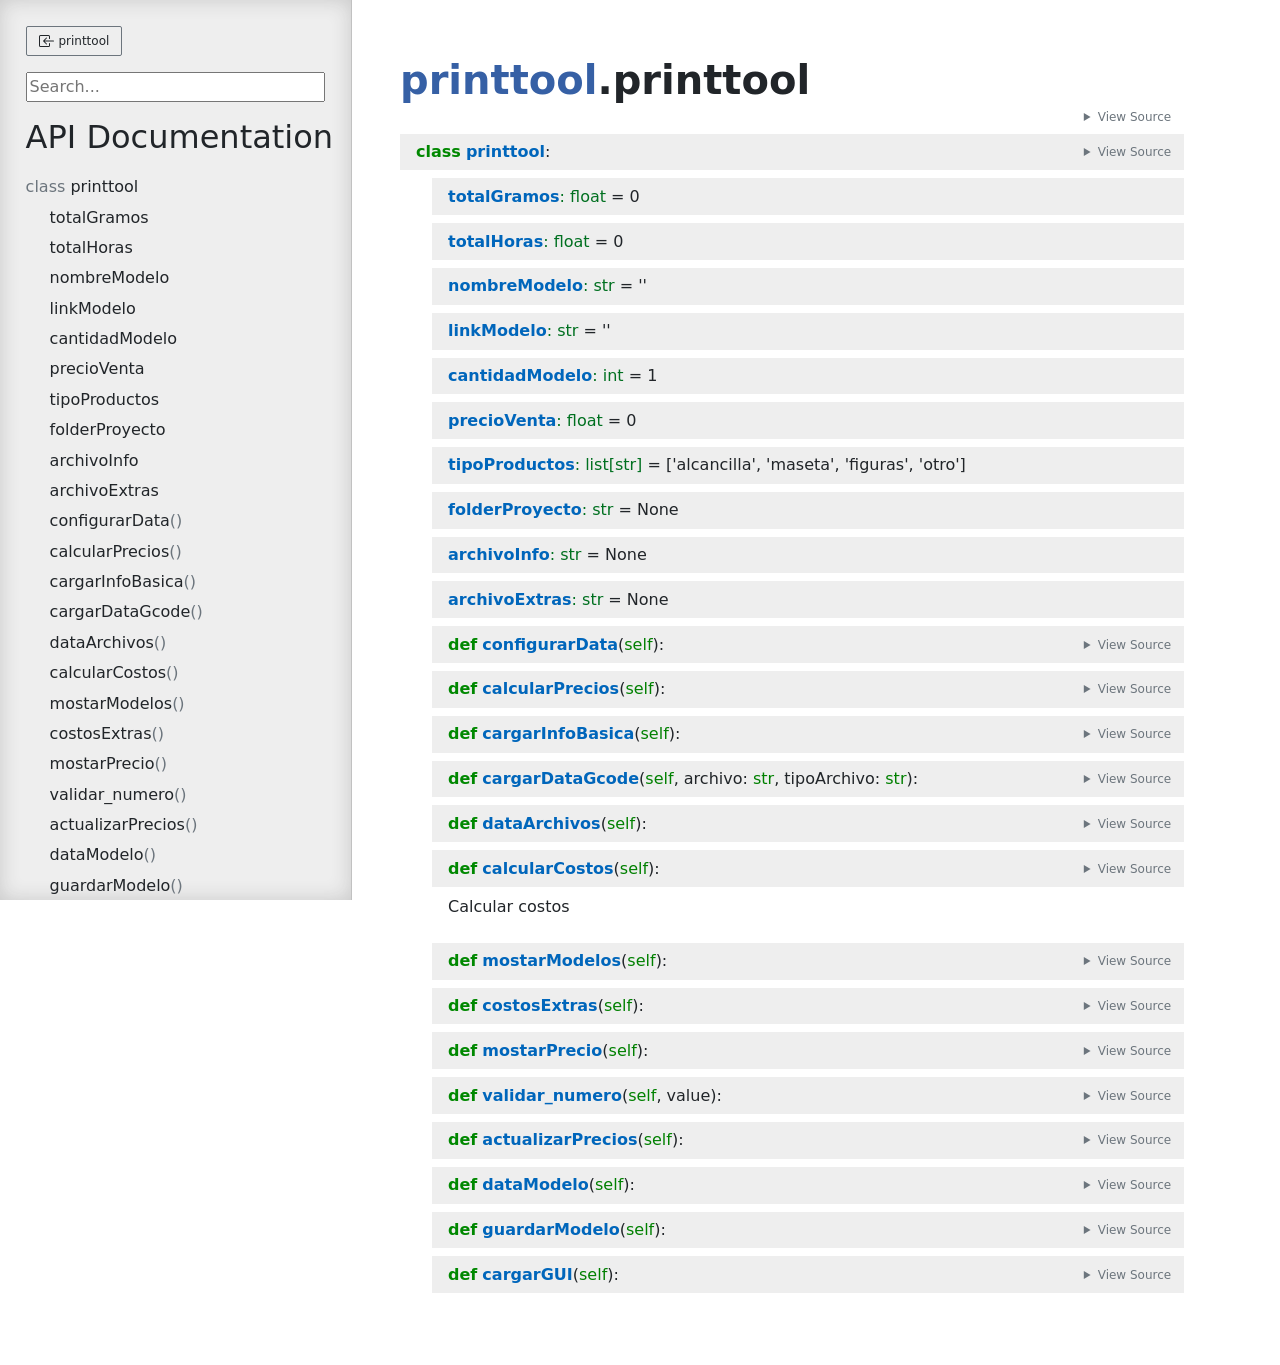
==== docs/printtool/printtool.html @ 63f46979 "Iniciar documentaccio" ====
<!doctype html>
<html lang="en">
<head>
    <meta charset="utf-8">
    <meta name="viewport" content="width=device-width, initial-scale=1">
    <meta name="generator" content="pdoc 15.0.1"/>
    <title>printtool.printtool API documentation</title>

    <style>/*! * Bootstrap Reboot v5.0.0 (https://getbootstrap.com/) * Copyright 2011-2021 The Bootstrap Authors * Copyright 2011-2021 Twitter, Inc. * Licensed under MIT (https://github.com/twbs/bootstrap/blob/main/LICENSE) * Forked from Normalize.css, licensed MIT (https://github.com/necolas/normalize.css/blob/master/LICENSE.md) */*,::after,::before{box-sizing:border-box}@media (prefers-reduced-motion:no-preference){:root{scroll-behavior:smooth}}body{margin:0;font-family:system-ui,-apple-system,"Segoe UI",Roboto,"Helvetica Neue",Arial,"Noto Sans","Liberation Sans",sans-serif,"Apple Color Emoji","Segoe UI Emoji","Segoe UI Symbol","Noto Color Emoji";font-size:1rem;font-weight:400;line-height:1.5;color:#212529;background-color:#fff;-webkit-text-size-adjust:100%;-webkit-tap-highlight-color:transparent}hr{margin:1rem 0;color:inherit;background-color:currentColor;border:0;opacity:.25}hr:not([size]){height:1px}h1,h2,h3,h4,h5,h6{margin-top:0;margin-bottom:.5rem;font-weight:500;line-height:1.2}h1{font-size:calc(1.375rem + 1.5vw)}@media (min-width:1200px){h1{font-size:2.5rem}}h2{font-size:calc(1.325rem + .9vw)}@media (min-width:1200px){h2{font-size:2rem}}h3{font-size:calc(1.3rem + .6vw)}@media (min-width:1200px){h3{font-size:1.75rem}}h4{font-size:calc(1.275rem + .3vw)}@media (min-width:1200px){h4{font-size:1.5rem}}h5{font-size:1.25rem}h6{font-size:1rem}p{margin-top:0;margin-bottom:1rem}abbr[data-bs-original-title],abbr[title]{-webkit-text-decoration:underline dotted;text-decoration:underline dotted;cursor:help;-webkit-text-decoration-skip-ink:none;text-decoration-skip-ink:none}address{margin-bottom:1rem;font-style:normal;line-height:inherit}ol,ul{padding-left:2rem}dl,ol,ul{margin-top:0;margin-bottom:1rem}ol ol,ol ul,ul ol,ul ul{margin-bottom:0}dt{font-weight:700}dd{margin-bottom:.5rem;margin-left:0}blockquote{margin:0 0 1rem}b,strong{font-weight:bolder}small{font-size:.875em}mark{padding:.2em;background-color:#fcf8e3}sub,sup{position:relative;font-size:.75em;line-height:0;vertical-align:baseline}sub{bottom:-.25em}sup{top:-.5em}a{color:#0d6efd;text-decoration:underline}a:hover{color:#0a58ca}a:not([href]):not([class]),a:not([href]):not([class]):hover{color:inherit;text-decoration:none}code,kbd,pre,samp{font-family:SFMono-Regular,Menlo,Monaco,Consolas,"Liberation Mono","Courier New",monospace;font-size:1em;direction:ltr;unicode-bidi:bidi-override}pre{display:block;margin-top:0;margin-bottom:1rem;overflow:auto;font-size:.875em}pre code{font-size:inherit;color:inherit;word-break:normal}code{font-size:.875em;color:#d63384;word-wrap:break-word}a>code{color:inherit}kbd{padding:.2rem .4rem;font-size:.875em;color:#fff;background-color:#212529;border-radius:.2rem}kbd kbd{padding:0;font-size:1em;font-weight:700}figure{margin:0 0 1rem}img,svg{vertical-align:middle}table{caption-side:bottom;border-collapse:collapse}caption{padding-top:.5rem;padding-bottom:.5rem;color:#6c757d;text-align:left}th{text-align:inherit;text-align:-webkit-match-parent}tbody,td,tfoot,th,thead,tr{border-color:inherit;border-style:solid;border-width:0}label{display:inline-block}button{border-radius:0}button:focus:not(:focus-visible){outline:0}button,input,optgroup,select,textarea{margin:0;font-family:inherit;font-size:inherit;line-height:inherit}button,select{text-transform:none}[role=button]{cursor:pointer}select{word-wrap:normal}select:disabled{opacity:1}[list]::-webkit-calendar-picker-indicator{display:none}[type=button],[type=reset],[type=submit],button{-webkit-appearance:button}[type=button]:not(:disabled),[type=reset]:not(:disabled),[type=submit]:not(:disabled),button:not(:disabled){cursor:pointer}::-moz-focus-inner{padding:0;border-style:none}textarea{resize:vertical}fieldset{min-width:0;padding:0;margin:0;border:0}legend{float:left;width:100%;padding:0;margin-bottom:.5rem;font-size:calc(1.275rem + .3vw);line-height:inherit}@media (min-width:1200px){legend{font-size:1.5rem}}legend+*{clear:left}::-webkit-datetime-edit-day-field,::-webkit-datetime-edit-fields-wrapper,::-webkit-datetime-edit-hour-field,::-webkit-datetime-edit-minute,::-webkit-datetime-edit-month-field,::-webkit-datetime-edit-text,::-webkit-datetime-edit-year-field{padding:0}::-webkit-inner-spin-button{height:auto}[type=search]{outline-offset:-2px;-webkit-appearance:textfield}::-webkit-search-decoration{-webkit-appearance:none}::-webkit-color-swatch-wrapper{padding:0}::file-selector-button{font:inherit}::-webkit-file-upload-button{font:inherit;-webkit-appearance:button}output{display:inline-block}iframe{border:0}summary{display:list-item;cursor:pointer}progress{vertical-align:baseline}[hidden]{display:none!important}</style>
    <style>/*! syntax-highlighting.css */pre{line-height:125%;}span.linenos{color:inherit; background-color:transparent; padding-left:5px; padding-right:20px;}.pdoc-code .hll{background-color:#ffffcc}.pdoc-code{background:#f8f8f8;}.pdoc-code .c{color:#3D7B7B; font-style:italic}.pdoc-code .err{border:1px solid #FF0000}.pdoc-code .k{color:#008000; font-weight:bold}.pdoc-code .o{color:#666666}.pdoc-code .ch{color:#3D7B7B; font-style:italic}.pdoc-code .cm{color:#3D7B7B; font-style:italic}.pdoc-code .cp{color:#9C6500}.pdoc-code .cpf{color:#3D7B7B; font-style:italic}.pdoc-code .c1{color:#3D7B7B; font-style:italic}.pdoc-code .cs{color:#3D7B7B; font-style:italic}.pdoc-code .gd{color:#A00000}.pdoc-code .ge{font-style:italic}.pdoc-code .gr{color:#E40000}.pdoc-code .gh{color:#000080; font-weight:bold}.pdoc-code .gi{color:#008400}.pdoc-code .go{color:#717171}.pdoc-code .gp{color:#000080; font-weight:bold}.pdoc-code .gs{font-weight:bold}.pdoc-code .gu{color:#800080; font-weight:bold}.pdoc-code .gt{color:#0044DD}.pdoc-code .kc{color:#008000; font-weight:bold}.pdoc-code .kd{color:#008000; font-weight:bold}.pdoc-code .kn{color:#008000; font-weight:bold}.pdoc-code .kp{color:#008000}.pdoc-code .kr{color:#008000; font-weight:bold}.pdoc-code .kt{color:#B00040}.pdoc-code .m{color:#666666}.pdoc-code .s{color:#BA2121}.pdoc-code .na{color:#687822}.pdoc-code .nb{color:#008000}.pdoc-code .nc{color:#0000FF; font-weight:bold}.pdoc-code .no{color:#880000}.pdoc-code .nd{color:#AA22FF}.pdoc-code .ni{color:#717171; font-weight:bold}.pdoc-code .ne{color:#CB3F38; font-weight:bold}.pdoc-code .nf{color:#0000FF}.pdoc-code .nl{color:#767600}.pdoc-code .nn{color:#0000FF; font-weight:bold}.pdoc-code .nt{color:#008000; font-weight:bold}.pdoc-code .nv{color:#19177C}.pdoc-code .ow{color:#AA22FF; font-weight:bold}.pdoc-code .w{color:#bbbbbb}.pdoc-code .mb{color:#666666}.pdoc-code .mf{color:#666666}.pdoc-code .mh{color:#666666}.pdoc-code .mi{color:#666666}.pdoc-code .mo{color:#666666}.pdoc-code .sa{color:#BA2121}.pdoc-code .sb{color:#BA2121}.pdoc-code .sc{color:#BA2121}.pdoc-code .dl{color:#BA2121}.pdoc-code .sd{color:#BA2121; font-style:italic}.pdoc-code .s2{color:#BA2121}.pdoc-code .se{color:#AA5D1F; font-weight:bold}.pdoc-code .sh{color:#BA2121}.pdoc-code .si{color:#A45A77; font-weight:bold}.pdoc-code .sx{color:#008000}.pdoc-code .sr{color:#A45A77}.pdoc-code .s1{color:#BA2121}.pdoc-code .ss{color:#19177C}.pdoc-code .bp{color:#008000}.pdoc-code .fm{color:#0000FF}.pdoc-code .vc{color:#19177C}.pdoc-code .vg{color:#19177C}.pdoc-code .vi{color:#19177C}.pdoc-code .vm{color:#19177C}.pdoc-code .il{color:#666666}</style>
    <style>/*! theme.css */:root{--pdoc-background:#fff;}.pdoc{--text:#212529;--muted:#6c757d;--link:#3660a5;--link-hover:#1659c5;--code:#f8f8f8;--active:#fff598;--accent:#eee;--accent2:#c1c1c1;--nav-hover:rgba(255, 255, 255, 0.5);--name:#0066BB;--def:#008800;--annotation:#007020;}</style>
    <style>/*! layout.css */html, body{width:100%;height:100%;}html, main{scroll-behavior:smooth;}body{background-color:var(--pdoc-background);}@media (max-width:769px){#navtoggle{cursor:pointer;position:absolute;width:50px;height:40px;top:1rem;right:1rem;border-color:var(--text);color:var(--text);display:flex;opacity:0.8;z-index:999;}#navtoggle:hover{opacity:1;}#togglestate + div{display:none;}#togglestate:checked + div{display:inherit;}main, header{padding:2rem 3vw;}header + main{margin-top:-3rem;}.git-button{display:none !important;}nav input[type="search"]{max-width:77%;}nav input[type="search"]:first-child{margin-top:-6px;}nav input[type="search"]:valid ~ *{display:none !important;}}@media (min-width:770px){:root{--sidebar-width:clamp(12.5rem, 28vw, 22rem);}nav{position:fixed;overflow:auto;height:100vh;width:var(--sidebar-width);}main, header{padding:3rem 2rem 3rem calc(var(--sidebar-width) + 3rem);width:calc(54rem + var(--sidebar-width));max-width:100%;}header + main{margin-top:-4rem;}#navtoggle{display:none;}}#togglestate{position:absolute;height:0;opacity:0;}nav.pdoc{--pad:clamp(0.5rem, 2vw, 1.75rem);--indent:1.5rem;background-color:var(--accent);border-right:1px solid var(--accent2);box-shadow:0 0 20px rgba(50, 50, 50, .2) inset;padding:0 0 0 var(--pad);overflow-wrap:anywhere;scrollbar-width:thin; scrollbar-color:var(--accent2) transparent; z-index:1}nav.pdoc::-webkit-scrollbar{width:.4rem; }nav.pdoc::-webkit-scrollbar-thumb{background-color:var(--accent2); }nav.pdoc > div{padding:var(--pad) 0;}nav.pdoc .module-list-button{display:inline-flex;align-items:center;color:var(--text);border-color:var(--muted);margin-bottom:1rem;}nav.pdoc .module-list-button:hover{border-color:var(--text);}nav.pdoc input[type=search]{display:block;outline-offset:0;width:calc(100% - var(--pad));}nav.pdoc .logo{max-width:calc(100% - var(--pad));max-height:35vh;display:block;margin:0 auto 1rem;transform:translate(calc(-.5 * var(--pad)), 0);}nav.pdoc ul{list-style:none;padding-left:0;}nav.pdoc > div > ul{margin-left:calc(0px - var(--pad));}nav.pdoc li a{padding:.2rem 0 .2rem calc(var(--pad) + var(--indent));}nav.pdoc > div > ul > li > a{padding-left:var(--pad);}nav.pdoc li{transition:all 100ms;}nav.pdoc li:hover{background-color:var(--nav-hover);}nav.pdoc a, nav.pdoc a:hover{color:var(--text);}nav.pdoc a{display:block;}nav.pdoc > h2:first-of-type{margin-top:1.5rem;}nav.pdoc .class:before{content:"class ";color:var(--muted);}nav.pdoc .function:after{content:"()";color:var(--muted);}nav.pdoc footer:before{content:"";display:block;width:calc(100% - var(--pad));border-top:solid var(--accent2) 1px;margin-top:1.5rem;padding-top:.5rem;}nav.pdoc footer{font-size:small;}</style>
    <style>/*! content.css */.pdoc{color:var(--text);box-sizing:border-box;line-height:1.5;background:none;}.pdoc .pdoc-button{cursor:pointer;display:inline-block;border:solid black 1px;border-radius:2px;font-size:.75rem;padding:calc(0.5em - 1px) 1em;transition:100ms all;}.pdoc .alert{padding:1rem 1rem 1rem calc(1.5rem + 24px);border:1px solid transparent;border-radius:.25rem;background-repeat:no-repeat;background-position:.75rem center;margin-bottom:1rem;}.pdoc .alert > em{display:none;}.pdoc .alert > *:last-child{margin-bottom:0;}.pdoc .alert.note {color:#084298;background-color:#cfe2ff;border-color:#b6d4fe;background-image:url("data:image/svg+xml,%3Csvg%20xmlns%3D%22http%3A//www.w3.org/2000/svg%22%20width%3D%2224%22%20height%3D%2224%22%20fill%3D%22%23084298%22%20viewBox%3D%220%200%2016%2016%22%3E%3Cpath%20d%3D%22M8%2016A8%208%200%201%200%208%200a8%208%200%200%200%200%2016zm.93-9.412-1%204.705c-.07.34.029.533.304.533.194%200%20.487-.07.686-.246l-.088.416c-.287.346-.92.598-1.465.598-.703%200-1.002-.422-.808-1.319l.738-3.468c.064-.293.006-.399-.287-.47l-.451-.081.082-.381%202.29-.287zM8%205.5a1%201%200%201%201%200-2%201%201%200%200%201%200%202z%22/%3E%3C/svg%3E");}.pdoc .alert.warning{color:#664d03;background-color:#fff3cd;border-color:#ffecb5;background-image:url("data:image/svg+xml,%3Csvg%20xmlns%3D%22http%3A//www.w3.org/2000/svg%22%20width%3D%2224%22%20height%3D%2224%22%20fill%3D%22%23664d03%22%20viewBox%3D%220%200%2016%2016%22%3E%3Cpath%20d%3D%22M8.982%201.566a1.13%201.13%200%200%200-1.96%200L.165%2013.233c-.457.778.091%201.767.98%201.767h13.713c.889%200%201.438-.99.98-1.767L8.982%201.566zM8%205c.535%200%20.954.462.9.995l-.35%203.507a.552.552%200%200%201-1.1%200L7.1%205.995A.905.905%200%200%201%208%205zm.002%206a1%201%200%201%201%200%202%201%201%200%200%201%200-2z%22/%3E%3C/svg%3E");}.pdoc .alert.danger{color:#842029;background-color:#f8d7da;border-color:#f5c2c7;background-image:url("data:image/svg+xml,%3Csvg%20xmlns%3D%22http%3A//www.w3.org/2000/svg%22%20width%3D%2224%22%20height%3D%2224%22%20fill%3D%22%23842029%22%20viewBox%3D%220%200%2016%2016%22%3E%3Cpath%20d%3D%22M5.52.359A.5.5%200%200%201%206%200h4a.5.5%200%200%201%20.474.658L8.694%206H12.5a.5.5%200%200%201%20.395.807l-7%209a.5.5%200%200%201-.873-.454L6.823%209.5H3.5a.5.5%200%200%201-.48-.641l2.5-8.5z%22/%3E%3C/svg%3E");}.pdoc .visually-hidden{position:absolute !important;width:1px !important;height:1px !important;padding:0 !important;margin:-1px !important;overflow:hidden !important;clip:rect(0, 0, 0, 0) !important;white-space:nowrap !important;border:0 !important;}.pdoc h1, .pdoc h2, .pdoc h3{font-weight:300;margin:.3em 0;padding:.2em 0;}.pdoc > section:not(.module-info) h1{font-size:1.5rem;font-weight:500;}.pdoc > section:not(.module-info) h2{font-size:1.4rem;font-weight:500;}.pdoc > section:not(.module-info) h3{font-size:1.3rem;font-weight:500;}.pdoc > section:not(.module-info) h4{font-size:1.2rem;}.pdoc > section:not(.module-info) h5{font-size:1.1rem;}.pdoc a{text-decoration:none;color:var(--link);}.pdoc a:hover{color:var(--link-hover);}.pdoc blockquote{margin-left:2rem;}.pdoc pre{border-top:1px solid var(--accent2);border-bottom:1px solid var(--accent2);margin-top:0;margin-bottom:1em;padding:.5rem 0 .5rem .5rem;overflow-x:auto;background-color:var(--code);}.pdoc code{color:var(--text);padding:.2em .4em;margin:0;font-size:85%;background-color:var(--accent);border-radius:6px;}.pdoc a > code{color:inherit;}.pdoc pre > code{display:inline-block;font-size:inherit;background:none;border:none;padding:0;}.pdoc > section:not(.module-info){margin-bottom:1.5rem;}.pdoc .modulename{margin-top:0;font-weight:bold;}.pdoc .modulename a{color:var(--link);transition:100ms all;}.pdoc .git-button{float:right;border:solid var(--link) 1px;}.pdoc .git-button:hover{background-color:var(--link);color:var(--pdoc-background);}.view-source-toggle-state,.view-source-toggle-state ~ .pdoc-code{display:none;}.view-source-toggle-state:checked ~ .pdoc-code{display:block;}.view-source-button{display:inline-block;float:right;font-size:.75rem;line-height:1.5rem;color:var(--muted);padding:0 .4rem 0 1.3rem;cursor:pointer;text-indent:-2px;}.view-source-button > span{visibility:hidden;}.module-info .view-source-button{float:none;display:flex;justify-content:flex-end;margin:-1.2rem .4rem -.2rem 0;}.view-source-button::before{position:absolute;content:"View Source";display:list-item;list-style-type:disclosure-closed;}.view-source-toggle-state:checked ~ .attr .view-source-button::before,.view-source-toggle-state:checked ~ .view-source-button::before{list-style-type:disclosure-open;}.pdoc .docstring{margin-bottom:1.5rem;}.pdoc section:not(.module-info) .docstring{margin-left:clamp(0rem, 5vw - 2rem, 1rem);}.pdoc .docstring .pdoc-code{margin-left:1em;margin-right:1em;}.pdoc h1:target,.pdoc h2:target,.pdoc h3:target,.pdoc h4:target,.pdoc h5:target,.pdoc h6:target,.pdoc .pdoc-code > pre > span:target{background-color:var(--active);box-shadow:-1rem 0 0 0 var(--active);}.pdoc .pdoc-code > pre > span:target{display:block;}.pdoc div:target > .attr,.pdoc section:target > .attr,.pdoc dd:target > a{background-color:var(--active);}.pdoc *{scroll-margin:2rem;}.pdoc .pdoc-code .linenos{user-select:none;}.pdoc .attr:hover{filter:contrast(0.95);}.pdoc section, .pdoc .classattr{position:relative;}.pdoc .headerlink{--width:clamp(1rem, 3vw, 2rem);position:absolute;top:0;left:calc(0rem - var(--width));transition:all 100ms ease-in-out;opacity:0;}.pdoc .headerlink::before{content:"#";display:block;text-align:center;width:var(--width);height:2.3rem;line-height:2.3rem;font-size:1.5rem;}.pdoc .attr:hover ~ .headerlink,.pdoc *:target > .headerlink,.pdoc .headerlink:hover{opacity:1;}.pdoc .attr{display:block;margin:.5rem 0 .5rem;padding:.4rem .4rem .4rem 1rem;background-color:var(--accent);overflow-x:auto;}.pdoc .classattr{margin-left:2rem;}.pdoc .decorator-deprecated{color:#842029;}.pdoc .decorator-deprecated ~ span{filter:grayscale(1) opacity(0.8);}.pdoc .name{color:var(--name);font-weight:bold;}.pdoc .def{color:var(--def);font-weight:bold;}.pdoc .signature{background-color:transparent;}.pdoc .param, .pdoc .return-annotation{white-space:pre;}.pdoc .signature.multiline .param{display:block;}.pdoc .signature.condensed .param{display:inline-block;}.pdoc .annotation{color:var(--annotation);}.pdoc .view-value-toggle-state,.pdoc .view-value-toggle-state ~ .default_value{display:none;}.pdoc .view-value-toggle-state:checked ~ .default_value{display:inherit;}.pdoc .view-value-button{font-size:.5rem;vertical-align:middle;border-style:dashed;margin-top:-0.1rem;}.pdoc .view-value-button:hover{background:white;}.pdoc .view-value-button::before{content:"show";text-align:center;width:2.2em;display:inline-block;}.pdoc .view-value-toggle-state:checked ~ .view-value-button::before{content:"hide";}.pdoc .inherited{margin-left:2rem;}.pdoc .inherited dt{font-weight:700;}.pdoc .inherited dt, .pdoc .inherited dd{display:inline;margin-left:0;margin-bottom:.5rem;}.pdoc .inherited dd:not(:last-child):after{content:", ";}.pdoc .inherited .class:before{content:"class ";}.pdoc .inherited .function a:after{content:"()";}.pdoc .search-result .docstring{overflow:auto;max-height:25vh;}.pdoc .search-result.focused > .attr{background-color:var(--active);}.pdoc .attribution{margin-top:2rem;display:block;opacity:0.5;transition:all 200ms;filter:grayscale(100%);}.pdoc .attribution:hover{opacity:1;filter:grayscale(0%);}.pdoc .attribution img{margin-left:5px;height:35px;vertical-align:middle;width:70px;transition:all 200ms;}.pdoc table{display:block;width:max-content;max-width:100%;overflow:auto;margin-bottom:1rem;}.pdoc table th{font-weight:600;}.pdoc table th, .pdoc table td{padding:6px 13px;border:1px solid var(--accent2);}</style>
    <style>/*! custom.css */</style></head>
<body>
    <nav class="pdoc">
        <label id="navtoggle" for="togglestate" class="pdoc-button"><svg xmlns='http://www.w3.org/2000/svg' viewBox='0 0 30 30'><path stroke-linecap='round' stroke="currentColor" stroke-miterlimit='10' stroke-width='2' d='M4 7h22M4 15h22M4 23h22'/></svg></label>
        <input id="togglestate" type="checkbox" aria-hidden="true" tabindex="-1">
        <div>            <a class="pdoc-button module-list-button" href="../printtool.html">
<svg xmlns="http://www.w3.org/2000/svg" width="16" height="16" fill="currentColor" class="bi bi-box-arrow-in-left" viewBox="0 0 16 16">
  <path fill-rule="evenodd" d="M10 3.5a.5.5 0 0 0-.5-.5h-8a.5.5 0 0 0-.5.5v9a.5.5 0 0 0 .5.5h8a.5.5 0 0 0 .5-.5v-2a.5.5 0 0 1 1 0v2A1.5 1.5 0 0 1 9.5 14h-8A1.5 1.5 0 0 1 0 12.5v-9A1.5 1.5 0 0 1 1.5 2h8A1.5 1.5 0 0 1 11 3.5v2a.5.5 0 0 1-1 0v-2z"/>
  <path fill-rule="evenodd" d="M4.146 8.354a.5.5 0 0 1 0-.708l3-3a.5.5 0 1 1 .708.708L5.707 7.5H14.5a.5.5 0 0 1 0 1H5.707l2.147 2.146a.5.5 0 0 1-.708.708l-3-3z"/>
</svg>                &nbsp;printtool</a>


            <input type="search" placeholder="Search..." role="searchbox" aria-label="search"
                   pattern=".+" required>



            <h2>API Documentation</h2>
                <ul class="memberlist">
            <li>
                    <a class="class" href="#printtool">printtool</a>
                            <ul class="memberlist">
                        <li>
                                <a class="variable" href="#printtool.totalGramos">totalGramos</a>
                        </li>
                        <li>
                                <a class="variable" href="#printtool.totalHoras">totalHoras</a>
                        </li>
                        <li>
                                <a class="variable" href="#printtool.nombreModelo">nombreModelo</a>
                        </li>
                        <li>
                                <a class="variable" href="#printtool.linkModelo">linkModelo</a>
                        </li>
                        <li>
                                <a class="variable" href="#printtool.cantidadModelo">cantidadModelo</a>
                        </li>
                        <li>
                                <a class="variable" href="#printtool.precioVenta">precioVenta</a>
                        </li>
                        <li>
                                <a class="variable" href="#printtool.tipoProductos">tipoProductos</a>
                        </li>
                        <li>
                                <a class="variable" href="#printtool.folderProyecto">folderProyecto</a>
                        </li>
                        <li>
                                <a class="variable" href="#printtool.archivoInfo">archivoInfo</a>
                        </li>
                        <li>
                                <a class="variable" href="#printtool.archivoExtras">archivoExtras</a>
                        </li>
                        <li>
                                <a class="function" href="#printtool.configurarData">configurarData</a>
                        </li>
                        <li>
                                <a class="function" href="#printtool.calcularPrecios">calcularPrecios</a>
                        </li>
                        <li>
                                <a class="function" href="#printtool.cargarInfoBasica">cargarInfoBasica</a>
                        </li>
                        <li>
                                <a class="function" href="#printtool.cargarDataGcode">cargarDataGcode</a>
                        </li>
                        <li>
                                <a class="function" href="#printtool.dataArchivos">dataArchivos</a>
                        </li>
                        <li>
                                <a class="function" href="#printtool.calcularCostos">calcularCostos</a>
                        </li>
                        <li>
                                <a class="function" href="#printtool.mostarModelos">mostarModelos</a>
                        </li>
                        <li>
                                <a class="function" href="#printtool.costosExtras">costosExtras</a>
                        </li>
                        <li>
                                <a class="function" href="#printtool.mostarPrecio">mostarPrecio</a>
                        </li>
                        <li>
                                <a class="function" href="#printtool.validar_numero">validar_numero</a>
                        </li>
                        <li>
                                <a class="function" href="#printtool.actualizarPrecios">actualizarPrecios</a>
                        </li>
                        <li>
                                <a class="function" href="#printtool.dataModelo">dataModelo</a>
                        </li>
                        <li>
                                <a class="function" href="#printtool.guardarModelo">guardarModelo</a>
                        </li>
                        <li>
                                <a class="function" href="#printtool.cargarGUI">cargarGUI</a>
                        </li>
                </ul>

            </li>
    </ul>



        <a class="attribution" title="pdoc: Python API documentation generator" href="https://pdoc.dev" target="_blank">
            built with <span class="visually-hidden">pdoc</span><img
                alt="pdoc logo"
                src="data:image/svg+xml,%3Csvg%20xmlns%3D%22http%3A//www.w3.org/2000/svg%22%20role%3D%22img%22%20aria-label%3D%22pdoc%20logo%22%20width%3D%22300%22%20height%3D%22150%22%20viewBox%3D%22-1%200%2060%2030%22%3E%3Ctitle%3Epdoc%3C/title%3E%3Cpath%20d%3D%22M29.621%2021.293c-.011-.273-.214-.475-.511-.481a.5.5%200%200%200-.489.503l-.044%201.393c-.097.551-.695%201.215-1.566%201.704-.577.428-1.306.486-2.193.182-1.426-.617-2.467-1.654-3.304-2.487l-.173-.172a3.43%203.43%200%200%200-.365-.306.49.49%200%200%200-.286-.196c-1.718-1.06-4.931-1.47-7.353.191l-.219.15c-1.707%201.187-3.413%202.131-4.328%201.03-.02-.027-.49-.685-.141-1.763.233-.721.546-2.408.772-4.076.042-.09.067-.187.046-.288.166-1.347.277-2.625.241-3.351%201.378-1.008%202.271-2.586%202.271-4.362%200-.976-.272-1.935-.788-2.774-.057-.094-.122-.18-.184-.268.033-.167.052-.339.052-.516%200-1.477-1.202-2.679-2.679-2.679-.791%200-1.496.352-1.987.9a6.3%206.3%200%200%200-1.001.029c-.492-.564-1.207-.929-2.012-.929-1.477%200-2.679%201.202-2.679%202.679A2.65%202.65%200%200%200%20.97%206.554c-.383.747-.595%201.572-.595%202.41%200%202.311%201.507%204.29%203.635%205.107-.037.699-.147%202.27-.423%203.294l-.137.461c-.622%202.042-2.515%208.257%201.727%2010.643%201.614.908%203.06%201.248%204.317%201.248%202.665%200%204.492-1.524%205.322-2.401%201.476-1.559%202.886-1.854%206.491.82%201.877%201.393%203.514%201.753%204.861%201.068%202.223-1.713%202.811-3.867%203.399-6.374.077-.846.056-1.469.054-1.537zm-4.835%204.313c-.054.305-.156.586-.242.629-.034-.007-.131-.022-.307-.157-.145-.111-.314-.478-.456-.908.221.121.432.25.675.355.115.039.219.051.33.081zm-2.251-1.238c-.05.33-.158.648-.252.694-.022.001-.125-.018-.307-.157-.217-.166-.488-.906-.639-1.573.358.344.754.693%201.198%201.036zm-3.887-2.337c-.006-.116-.018-.231-.041-.342.635.145%201.189.368%201.599.625.097.231.166.481.174.642-.03.049-.055.101-.067.158-.046.013-.128.026-.298.004-.278-.037-.901-.57-1.367-1.087zm-1.127-.497c.116.306.176.625.12.71-.019.014-.117.045-.345.016-.206-.027-.604-.332-.986-.695.41-.051.816-.056%201.211-.031zm-4.535%201.535c.209.22.379.47.358.598-.006.041-.088.138-.351.234-.144.055-.539-.063-.979-.259a11.66%2011.66%200%200%200%20.972-.573zm.983-.664c.359-.237.738-.418%201.126-.554.25.237.479.548.457.694-.006.042-.087.138-.351.235-.174.064-.694-.105-1.232-.375zm-3.381%201.794c-.022.145-.061.29-.149.401-.133.166-.358.248-.69.251h-.002c-.133%200-.306-.26-.45-.621.417.091.854.07%201.291-.031zm-2.066-8.077a4.78%204.78%200%200%201-.775-.584c.172-.115.505-.254.88-.378l-.105.962zm-.331%202.302a10.32%2010.32%200%200%201-.828-.502c.202-.143.576-.328.984-.49l-.156.992zm-.45%202.157l-.701-.403c.214-.115.536-.249.891-.376a11.57%2011.57%200%200%201-.19.779zm-.181%201.716c.064.398.194.702.298.893-.194-.051-.435-.162-.736-.398.061-.119.224-.3.438-.495zM8.87%204.141c0%20.152-.123.276-.276.276s-.275-.124-.275-.276.123-.276.276-.276.275.124.275.276zm-.735-.389a1.15%201.15%200%200%200-.314.783%201.16%201.16%200%200%200%201.162%201.162c.457%200%20.842-.27%201.032-.653.026.117.042.238.042.362a1.68%201.68%200%200%201-1.679%201.679%201.68%201.68%200%200%201-1.679-1.679c0-.843.626-1.535%201.436-1.654zM5.059%205.406A1.68%201.68%200%200%201%203.38%207.085a1.68%201.68%200%200%201-1.679-1.679c0-.037.009-.072.011-.109.21.3.541.508.935.508a1.16%201.16%200%200%200%201.162-1.162%201.14%201.14%200%200%200-.474-.912c.015%200%20.03-.005.045-.005.926.001%201.679.754%201.679%201.68zM3.198%204.141c0%20.152-.123.276-.276.276s-.275-.124-.275-.276.123-.276.276-.276.275.124.275.276zM1.375%208.964c0-.52.103-1.035.288-1.52.466.394%201.06.64%201.717.64%201.144%200%202.116-.725%202.499-1.738.383%201.012%201.355%201.738%202.499%201.738.867%200%201.631-.421%202.121-1.062.307.605.478%201.267.478%201.942%200%202.486-2.153%204.51-4.801%204.51s-4.801-2.023-4.801-4.51zm24.342%2019.349c-.985.498-2.267.168-3.813-.979-3.073-2.281-5.453-3.199-7.813-.705-1.315%201.391-4.163%203.365-8.423.97-3.174-1.786-2.239-6.266-1.261-9.479l.146-.492c.276-1.02.395-2.457.444-3.268a6.11%206.11%200%200%200%201.18.115%206.01%206.01%200%200%200%202.536-.562l-.006.175c-.802.215-1.848.612-2.021%201.25-.079.295.021.601.274.837.219.203.415.364.598.501-.667.304-1.243.698-1.311%201.179-.02.144-.022.507.393.787.213.144.395.26.564.365-1.285.521-1.361.96-1.381%201.126-.018.142-.011.496.427.746l.854.489c-.473.389-.971.914-.999%201.429-.018.278.095.532.316.713.675.556%201.231.721%201.653.721.059%200%20.104-.014.158-.02.207.707.641%201.64%201.513%201.64h.013c.8-.008%201.236-.345%201.462-.626.173-.216.268-.457.325-.692.424.195.93.374%201.372.374.151%200%20.294-.021.423-.068.732-.27.944-.704.993-1.021.009-.061.003-.119.002-.179.266.086.538.147.789.147.15%200%20.294-.021.423-.069.542-.2.797-.489.914-.754.237.147.478.258.704.288.106.014.205.021.296.021.356%200%20.595-.101.767-.229.438.435%201.094.992%201.656%201.067.106.014.205.021.296.021a1.56%201.56%200%200%200%20.323-.035c.17.575.453%201.289.866%201.605.358.273.665.362.914.362a.99.99%200%200%200%20.421-.093%201.03%201.03%200%200%200%20.245-.164c.168.428.39.846.68%201.068.358.273.665.362.913.362a.99.99%200%200%200%20.421-.093c.317-.148.512-.448.639-.762.251.157.495.257.726.257.127%200%20.25-.024.37-.071.427-.17.706-.617.841-1.314.022-.015.047-.022.068-.038.067-.051.133-.104.196-.159-.443%201.486-1.107%202.761-2.086%203.257zM8.66%209.925a.5.5%200%201%200-1%200c0%20.653-.818%201.205-1.787%201.205s-1.787-.552-1.787-1.205a.5.5%200%201%200-1%200c0%201.216%201.25%202.205%202.787%202.205s2.787-.989%202.787-2.205zm4.4%2015.965l-.208.097c-2.661%201.258-4.708%201.436-6.086.527-1.542-1.017-1.88-3.19-1.844-4.198a.4.4%200%200%200-.385-.414c-.242-.029-.406.164-.414.385-.046%201.249.367%203.686%202.202%204.896.708.467%201.547.7%202.51.7%201.248%200%202.706-.392%204.362-1.174l.185-.086a.4.4%200%200%200%20.205-.527c-.089-.204-.326-.291-.527-.206zM9.547%202.292c.093.077.205.114.317.114a.5.5%200%200%200%20.318-.886L8.817.397a.5.5%200%200%200-.703.068.5.5%200%200%200%20.069.703l1.364%201.124zm-7.661-.065c.086%200%20.173-.022.253-.068l1.523-.893a.5.5%200%200%200-.506-.863l-1.523.892a.5.5%200%200%200-.179.685c.094.158.261.247.432.247z%22%20transform%3D%22matrix%28-1%200%200%201%2058%200%29%22%20fill%3D%22%233bb300%22/%3E%3Cpath%20d%3D%22M.3%2021.86V10.18q0-.46.02-.68.04-.22.18-.5.28-.54%201.34-.54%201.06%200%201.42.28.38.26.44.78.76-1.04%202.38-1.04%201.64%200%203.1%201.54%201.46%201.54%201.46%203.58%200%202.04-1.46%203.58-1.44%201.54-3.08%201.54-1.64%200-2.38-.92v4.04q0%20.46-.04.68-.02.22-.18.5-.14.3-.5.42-.36.12-.98.12-.62%200-1-.12-.36-.12-.52-.4-.14-.28-.18-.5-.02-.22-.02-.68zm3.96-9.42q-.46.54-.46%201.18%200%20.64.46%201.18.48.52%201.2.52.74%200%201.24-.52.52-.52.52-1.18%200-.66-.48-1.18-.48-.54-1.26-.54-.76%200-1.22.54zm14.741-8.36q.16-.3.54-.42.38-.12%201-.12.64%200%201.02.12.38.12.52.42.16.3.18.54.04.22.04.68v11.94q0%20.46-.04.7-.02.22-.18.5-.3.54-1.7.54-1.38%200-1.54-.98-.84.96-2.34.96-1.8%200-3.28-1.56-1.48-1.58-1.48-3.66%200-2.1%201.48-3.68%201.5-1.58%203.28-1.58%201.48%200%202.3%201v-4.2q0-.46.02-.68.04-.24.18-.52zm-3.24%2010.86q.52.54%201.26.54.74%200%201.22-.54.5-.54.5-1.18%200-.66-.48-1.22-.46-.56-1.26-.56-.8%200-1.28.56-.48.54-.48%201.2%200%20.66.52%201.2zm7.833-1.2q0-2.4%201.68-3.96%201.68-1.56%203.84-1.56%202.16%200%203.82%201.56%201.66%201.54%201.66%203.94%200%201.66-.86%202.96-.86%201.28-2.1%201.9-1.22.6-2.54.6-1.32%200-2.56-.64-1.24-.66-2.1-1.92-.84-1.28-.84-2.88zm4.18%201.44q.64.48%201.3.48.66%200%201.32-.5.66-.5.66-1.48%200-.98-.62-1.46-.62-.48-1.34-.48-.72%200-1.34.5-.62.5-.62%201.48%200%20.96.64%201.46zm11.412-1.44q0%20.84.56%201.32.56.46%201.18.46.64%200%201.18-.36.56-.38.9-.38.6%200%201.46%201.06.46.58.46%201.04%200%20.76-1.1%201.42-1.14.8-2.8.8-1.86%200-3.58-1.34-.82-.64-1.34-1.7-.52-1.08-.52-2.36%200-1.3.52-2.34.52-1.06%201.34-1.7%201.66-1.32%203.54-1.32.76%200%201.48.22.72.2%201.06.4l.32.2q.36.24.56.38.52.4.52.92%200%20.5-.42%201.14-.72%201.1-1.38%201.1-.38%200-1.08-.44-.36-.34-1.04-.34-.66%200-1.24.48-.58.48-.58%201.34z%22%20fill%3D%22green%22/%3E%3C/svg%3E"/>
        </a>
</div>
    </nav>
    <main class="pdoc">
            <section class="module-info">
                    <h1 class="modulename">
<a href="./../printtool.html">printtool</a><wbr>.printtool    </h1>

                
                        <input id="mod-printtool-view-source" class="view-source-toggle-state" type="checkbox" aria-hidden="true" tabindex="-1">

                        <label class="view-source-button" for="mod-printtool-view-source"><span>View Source</span></label>

                        <div class="pdoc-code codehilite"><pre><span></span><span id="L-1"><a href="#L-1"><span class="linenos">  1</span></a><span class="kn">from</span><span class="w"> </span><span class="nn">nicegui</span><span class="w"> </span><span class="kn">import</span> <span class="n">ui</span>
</span><span id="L-2"><a href="#L-2"><span class="linenos">  2</span></a><span class="kn">import</span><span class="w"> </span><span class="nn">codecs</span>
</span><span id="L-3"><a href="#L-3"><span class="linenos">  3</span></a><span class="kn">import</span><span class="w"> </span><span class="nn">re</span>
</span><span id="L-4"><a href="#L-4"><span class="linenos">  4</span></a><span class="kn">import</span><span class="w"> </span><span class="nn">os</span>
</span><span id="L-5"><a href="#L-5"><span class="linenos">  5</span></a><span class="kn">from</span><span class="w"> </span><span class="nn">printtool.MiLibrerias</span><span class="w"> </span><span class="kn">import</span> <span class="p">(</span>
</span><span id="L-6"><a href="#L-6"><span class="linenos">  6</span></a>    <span class="n">ObtenerArchivo</span><span class="p">,</span>
</span><span id="L-7"><a href="#L-7"><span class="linenos">  7</span></a>    <span class="n">SalvarValor</span><span class="p">,</span>
</span><span id="L-8"><a href="#L-8"><span class="linenos">  8</span></a>    <span class="n">SalvarArchivo</span><span class="p">,</span>
</span><span id="L-9"><a href="#L-9"><span class="linenos">  9</span></a>    <span class="n">configurarArchivo</span><span class="p">,</span>
</span><span id="L-10"><a href="#L-10"><span class="linenos"> 10</span></a>    <span class="n">obtenerArchivoPaquete</span><span class="p">,</span>
</span><span id="L-11"><a href="#L-11"><span class="linenos"> 11</span></a><span class="p">)</span>
</span><span id="L-12"><a href="#L-12"><span class="linenos"> 12</span></a><span class="kn">from</span><span class="w"> </span><span class="nn">pathlib</span><span class="w"> </span><span class="kn">import</span> <span class="n">Path</span>
</span><span id="L-13"><a href="#L-13"><span class="linenos"> 13</span></a>
</span><span id="L-14"><a href="#L-14"><span class="linenos"> 14</span></a>
</span><span id="L-15"><a href="#L-15"><span class="linenos"> 15</span></a><span class="k">class</span><span class="w"> </span><span class="nc">printtool</span><span class="p">:</span>
</span><span id="L-16"><a href="#L-16"><span class="linenos"> 16</span></a>
</span><span id="L-17"><a href="#L-17"><span class="linenos"> 17</span></a>    <span class="n">totalGramos</span><span class="p">:</span> <span class="nb">float</span> <span class="o">=</span> <span class="mi">0</span>
</span><span id="L-18"><a href="#L-18"><span class="linenos"> 18</span></a>    <span class="c1"># Total de gramos de la impresión</span>
</span><span id="L-19"><a href="#L-19"><span class="linenos"> 19</span></a>
</span><span id="L-20"><a href="#L-20"><span class="linenos"> 20</span></a>    <span class="n">totalHoras</span><span class="p">:</span> <span class="nb">float</span> <span class="o">=</span> <span class="mi">0</span>
</span><span id="L-21"><a href="#L-21"><span class="linenos"> 21</span></a>    <span class="c1"># Total de horas de la impresión</span>
</span><span id="L-22"><a href="#L-22"><span class="linenos"> 22</span></a>
</span><span id="L-23"><a href="#L-23"><span class="linenos"> 23</span></a>    <span class="c1"># Información de la impresión</span>
</span><span id="L-24"><a href="#L-24"><span class="linenos"> 24</span></a>    <span class="n">nombreModelo</span><span class="p">:</span> <span class="nb">str</span> <span class="o">=</span> <span class="s2">&quot;&quot;</span>
</span><span id="L-25"><a href="#L-25"><span class="linenos"> 25</span></a>    <span class="c1"># Nombre del modelo</span>
</span><span id="L-26"><a href="#L-26"><span class="linenos"> 26</span></a>    <span class="n">linkModelo</span><span class="p">:</span> <span class="nb">str</span> <span class="o">=</span> <span class="s2">&quot;&quot;</span>
</span><span id="L-27"><a href="#L-27"><span class="linenos"> 27</span></a>    <span class="c1"># Link del modelo</span>
</span><span id="L-28"><a href="#L-28"><span class="linenos"> 28</span></a>    <span class="n">cantidadModelo</span><span class="p">:</span> <span class="nb">int</span> <span class="o">=</span> <span class="mi">1</span>
</span><span id="L-29"><a href="#L-29"><span class="linenos"> 29</span></a>
</span><span id="L-30"><a href="#L-30"><span class="linenos"> 30</span></a>    <span class="n">precioVenta</span><span class="p">:</span> <span class="nb">float</span> <span class="o">=</span> <span class="mi">0</span>
</span><span id="L-31"><a href="#L-31"><span class="linenos"> 31</span></a>    <span class="c1"># Precio de venta ingresado por el usuario</span>
</span><span id="L-32"><a href="#L-32"><span class="linenos"> 32</span></a>
</span><span id="L-33"><a href="#L-33"><span class="linenos"> 33</span></a>    <span class="n">tipoProductos</span><span class="p">:</span> <span class="nb">list</span><span class="p">[</span><span class="nb">str</span><span class="p">]</span> <span class="o">=</span> <span class="p">[</span><span class="s2">&quot;alcancilla&quot;</span><span class="p">,</span> <span class="s2">&quot;maseta&quot;</span><span class="p">,</span> <span class="s2">&quot;figuras&quot;</span><span class="p">,</span> <span class="s2">&quot;otro&quot;</span><span class="p">]</span>
</span><span id="L-34"><a href="#L-34"><span class="linenos"> 34</span></a>
</span><span id="L-35"><a href="#L-35"><span class="linenos"> 35</span></a>    <span class="n">folderProyecto</span><span class="p">:</span> <span class="nb">str</span> <span class="o">=</span> <span class="kc">None</span>
</span><span id="L-36"><a href="#L-36"><span class="linenos"> 36</span></a>    <span class="c1"># Folder del proyecto</span>
</span><span id="L-37"><a href="#L-37"><span class="linenos"> 37</span></a>
</span><span id="L-38"><a href="#L-38"><span class="linenos"> 38</span></a>    <span class="n">archivoInfo</span><span class="p">:</span> <span class="nb">str</span> <span class="o">=</span> <span class="kc">None</span>
</span><span id="L-39"><a href="#L-39"><span class="linenos"> 39</span></a>    <span class="n">archivoExtras</span><span class="p">:</span> <span class="nb">str</span> <span class="o">=</span> <span class="kc">None</span>
</span><span id="L-40"><a href="#L-40"><span class="linenos"> 40</span></a>
</span><span id="L-41"><a href="#L-41"><span class="linenos"> 41</span></a>    <span class="k">def</span><span class="w"> </span><span class="fm">__init__</span><span class="p">(</span><span class="bp">self</span><span class="p">):</span>
</span><span id="L-42"><a href="#L-42"><span class="linenos"> 42</span></a>        <span class="bp">self</span><span class="o">.</span><span class="n">totalGramos</span> <span class="o">=</span> <span class="mi">0</span>
</span><span id="L-43"><a href="#L-43"><span class="linenos"> 43</span></a>        <span class="bp">self</span><span class="o">.</span><span class="n">totalHoras</span> <span class="o">=</span> <span class="mi">0</span>
</span><span id="L-44"><a href="#L-44"><span class="linenos"> 44</span></a>        <span class="bp">self</span><span class="o">.</span><span class="n">precioVenta</span> <span class="o">=</span> <span class="mi">0</span>
</span><span id="L-45"><a href="#L-45"><span class="linenos"> 45</span></a>
</span><span id="L-46"><a href="#L-46"><span class="linenos"> 46</span></a>    <span class="k">def</span><span class="w"> </span><span class="nf">configurarData</span><span class="p">(</span><span class="bp">self</span><span class="p">):</span>
</span><span id="L-47"><a href="#L-47"><span class="linenos"> 47</span></a>
</span><span id="L-48"><a href="#L-48"><span class="linenos"> 48</span></a>        <span class="k">if</span> <span class="bp">self</span><span class="o">.</span><span class="n">folderProyecto</span> <span class="ow">is</span> <span class="kc">None</span><span class="p">:</span>
</span><span id="L-49"><a href="#L-49"><span class="linenos"> 49</span></a>            <span class="bp">self</span><span class="o">.</span><span class="n">folderProyecto</span> <span class="o">=</span> <span class="n">Path</span><span class="o">.</span><span class="n">cwd</span><span class="p">()</span>
</span><span id="L-50"><a href="#L-50"><span class="linenos"> 50</span></a>        <span class="bp">self</span><span class="o">.</span><span class="n">archivoInfo</span> <span class="o">=</span> <span class="n">os</span><span class="o">.</span><span class="n">path</span><span class="o">.</span><span class="n">join</span><span class="p">(</span><span class="bp">self</span><span class="o">.</span><span class="n">folderProyecto</span><span class="p">,</span> <span class="s2">&quot;info.md&quot;</span><span class="p">)</span>
</span><span id="L-51"><a href="#L-51"><span class="linenos"> 51</span></a>        <span class="bp">self</span><span class="o">.</span><span class="n">archivoExtras</span> <span class="o">=</span> <span class="n">os</span><span class="o">.</span><span class="n">path</span><span class="o">.</span><span class="n">join</span><span class="p">(</span><span class="bp">self</span><span class="o">.</span><span class="n">folderProyecto</span><span class="p">,</span> <span class="s2">&quot;extras.md&quot;</span><span class="p">)</span>
</span><span id="L-52"><a href="#L-52"><span class="linenos"> 52</span></a>
</span><span id="L-53"><a href="#L-53"><span class="linenos"> 53</span></a>        <span class="n">dataBaseInfo</span> <span class="o">=</span> <span class="n">obtenerArchivoPaquete</span><span class="p">(</span><span class="s2">&quot;printtool&quot;</span><span class="p">,</span> <span class="s2">&quot;config/info.md&quot;</span><span class="p">)</span>
</span><span id="L-54"><a href="#L-54"><span class="linenos"> 54</span></a>        <span class="k">if</span> <span class="n">dataBaseInfo</span> <span class="ow">is</span> <span class="kc">None</span><span class="p">:</span>
</span><span id="L-55"><a href="#L-55"><span class="linenos"> 55</span></a>            <span class="nb">print</span><span class="p">(</span><span class="s2">&quot;Error fatal con paquete falta info.md&quot;</span><span class="p">)</span>
</span><span id="L-56"><a href="#L-56"><span class="linenos"> 56</span></a>            <span class="n">exit</span><span class="p">(</span><span class="mi">1</span><span class="p">)</span>
</span><span id="L-57"><a href="#L-57"><span class="linenos"> 57</span></a>        <span class="nb">print</span><span class="p">(</span><span class="sa">f</span><span class="s2">&quot;Data Defecto: </span><span class="si">{</span><span class="n">dataBaseInfo</span><span class="si">}</span><span class="s2">&quot;</span><span class="p">)</span>
</span><span id="L-58"><a href="#L-58"><span class="linenos"> 58</span></a>
</span><span id="L-59"><a href="#L-59"><span class="linenos"> 59</span></a>        <span class="n">configurarArchivo</span><span class="p">(</span><span class="bp">self</span><span class="o">.</span><span class="n">archivoInfo</span><span class="p">,</span> <span class="n">dataBaseInfo</span><span class="p">)</span>
</span><span id="L-60"><a href="#L-60"><span class="linenos"> 60</span></a>
</span><span id="L-61"><a href="#L-61"><span class="linenos"> 61</span></a>    <span class="k">def</span><span class="w"> </span><span class="nf">calcularPrecios</span><span class="p">(</span><span class="bp">self</span><span class="p">):</span>
</span><span id="L-62"><a href="#L-62"><span class="linenos"> 62</span></a>
</span><span id="L-63"><a href="#L-63"><span class="linenos"> 63</span></a>        <span class="bp">self</span><span class="o">.</span><span class="n">configurarData</span><span class="p">()</span>
</span><span id="L-64"><a href="#L-64"><span class="linenos"> 64</span></a>
</span><span id="L-65"><a href="#L-65"><span class="linenos"> 65</span></a>        <span class="nb">print</span><span class="p">(</span><span class="sa">f</span><span class="s2">&quot;Buscando en: </span><span class="si">{</span><span class="bp">self</span><span class="o">.</span><span class="n">archivoInfo</span><span class="si">}</span><span class="s2">&quot;</span><span class="p">)</span>
</span><span id="L-66"><a href="#L-66"><span class="linenos"> 66</span></a>
</span><span id="L-67"><a href="#L-67"><span class="linenos"> 67</span></a>        <span class="k">if</span> <span class="ow">not</span> <span class="n">os</span><span class="o">.</span><span class="n">path</span><span class="o">.</span><span class="n">exists</span><span class="p">(</span><span class="bp">self</span><span class="o">.</span><span class="n">archivoExtras</span><span class="p">):</span>
</span><span id="L-68"><a href="#L-68"><span class="linenos"> 68</span></a>            <span class="n">data</span> <span class="o">=</span> <span class="nb">dict</span><span class="p">()</span>
</span><span id="L-69"><a href="#L-69"><span class="linenos"> 69</span></a>            <span class="n">SalvarArchivo</span><span class="p">(</span><span class="bp">self</span><span class="o">.</span><span class="n">archivoExtras</span><span class="p">,</span> <span class="n">data</span><span class="p">)</span>
</span><span id="L-70"><a href="#L-70"><span class="linenos"> 70</span></a>            <span class="nb">print</span><span class="p">(</span><span class="sa">f</span><span class="s2">&quot;Creando data base de </span><span class="si">{</span><span class="bp">self</span><span class="o">.</span><span class="n">archivoExtras</span><span class="si">}</span><span class="s2">&quot;</span><span class="p">)</span>
</span><span id="L-71"><a href="#L-71"><span class="linenos"> 71</span></a>
</span><span id="L-72"><a href="#L-72"><span class="linenos"> 72</span></a>        <span class="bp">self</span><span class="o">.</span><span class="n">infoBase</span> <span class="o">=</span> <span class="n">ObtenerArchivo</span><span class="p">(</span><span class="s2">&quot;data/costos.md&quot;</span><span class="p">)</span>
</span><span id="L-73"><a href="#L-73"><span class="linenos"> 73</span></a>        <span class="bp">self</span><span class="o">.</span><span class="n">infoCostos</span> <span class="o">=</span> <span class="n">ObtenerArchivo</span><span class="p">(</span><span class="bp">self</span><span class="o">.</span><span class="n">archivoInfo</span><span class="p">,</span> <span class="kc">False</span><span class="p">)</span>
</span><span id="L-74"><a href="#L-74"><span class="linenos"> 74</span></a>        <span class="bp">self</span><span class="o">.</span><span class="n">infoExtras</span> <span class="o">=</span> <span class="n">ObtenerArchivo</span><span class="p">(</span><span class="bp">self</span><span class="o">.</span><span class="n">archivoExtras</span><span class="p">,</span> <span class="kc">False</span><span class="p">)</span>
</span><span id="L-75"><a href="#L-75"><span class="linenos"> 75</span></a>        
</span><span id="L-76"><a href="#L-76"><span class="linenos"> 76</span></a>
</span><span id="L-77"><a href="#L-77"><span class="linenos"> 77</span></a>        <span class="nb">print</span><span class="p">(</span><span class="sa">f</span><span class="s2">&quot;Data Costos: </span><span class="si">{</span><span class="bp">self</span><span class="o">.</span><span class="n">infoCostos</span><span class="si">}</span><span class="s2">&quot;</span><span class="p">)</span>
</span><span id="L-78"><a href="#L-78"><span class="linenos"> 78</span></a>        <span class="nb">print</span><span class="p">(</span><span class="sa">f</span><span class="s2">&quot;Data Extras: </span><span class="si">{</span><span class="bp">self</span><span class="o">.</span><span class="n">infoExtras</span><span class="si">}</span><span class="s2">&quot;</span><span class="p">)</span>
</span><span id="L-79"><a href="#L-79"><span class="linenos"> 79</span></a>
</span><span id="L-80"><a href="#L-80"><span class="linenos"> 80</span></a>        <span class="bp">self</span><span class="o">.</span><span class="n">costoExtras</span> <span class="o">=</span> <span class="mi">0</span>
</span><span id="L-81"><a href="#L-81"><span class="linenos"> 81</span></a>        <span class="k">if</span> <span class="bp">self</span><span class="o">.</span><span class="n">infoCostos</span> <span class="ow">is</span> <span class="ow">not</span> <span class="kc">None</span><span class="p">:</span>
</span><span id="L-82"><a href="#L-82"><span class="linenos"> 82</span></a>            <span class="k">for</span> <span class="n">extra</span> <span class="ow">in</span> <span class="bp">self</span><span class="o">.</span><span class="n">infoExtras</span><span class="p">:</span>
</span><span id="L-83"><a href="#L-83"><span class="linenos"> 83</span></a>                <span class="n">costoExtras</span> <span class="o">+=</span> <span class="nb">float</span><span class="p">(</span><span class="bp">self</span><span class="o">.</span><span class="n">infoExtras</span><span class="p">[</span><span class="n">extra</span><span class="p">])</span>
</span><span id="L-84"><a href="#L-84"><span class="linenos"> 84</span></a>        <span class="nb">print</span><span class="p">(</span><span class="sa">f</span><span class="s2">&quot;Costo extras: </span><span class="si">{</span><span class="bp">self</span><span class="o">.</span><span class="n">costoExtras</span><span class="si">}</span><span class="s2">&quot;</span><span class="p">)</span>
</span><span id="L-85"><a href="#L-85"><span class="linenos"> 85</span></a>        <span class="bp">self</span><span class="o">.</span><span class="n">cargarInfoBasica</span><span class="p">()</span>
</span><span id="L-86"><a href="#L-86"><span class="linenos"> 86</span></a>
</span><span id="L-87"><a href="#L-87"><span class="linenos"> 87</span></a>    <span class="k">def</span><span class="w"> </span><span class="nf">cargarInfoBasica</span><span class="p">(</span><span class="bp">self</span><span class="p">):</span>
</span><span id="L-88"><a href="#L-88"><span class="linenos"> 88</span></a>        <span class="bp">self</span><span class="o">.</span><span class="n">nombreModelo</span> <span class="o">=</span> <span class="bp">self</span><span class="o">.</span><span class="n">infoCostos</span><span class="o">.</span><span class="n">get</span><span class="p">(</span><span class="s2">&quot;nombre&quot;</span><span class="p">)</span>
</span><span id="L-89"><a href="#L-89"><span class="linenos"> 89</span></a>        <span class="bp">self</span><span class="o">.</span><span class="n">linkModelo</span> <span class="o">=</span> <span class="bp">self</span><span class="o">.</span><span class="n">infoCostos</span><span class="o">.</span><span class="n">get</span><span class="p">(</span><span class="s2">&quot;link&quot;</span><span class="p">)</span>
</span><span id="L-90"><a href="#L-90"><span class="linenos"> 90</span></a>        <span class="bp">self</span><span class="o">.</span><span class="n">cantidadModelo</span> <span class="o">=</span> <span class="nb">int</span><span class="p">(</span><span class="bp">self</span><span class="o">.</span><span class="n">infoCostos</span><span class="o">.</span><span class="n">get</span><span class="p">(</span><span class="s2">&quot;cantidad&quot;</span><span class="p">))</span>
</span><span id="L-91"><a href="#L-91"><span class="linenos"> 91</span></a>        <span class="bp">self</span><span class="o">.</span><span class="n">precioVenta</span> <span class="o">=</span> <span class="bp">self</span><span class="o">.</span><span class="n">infoCostos</span><span class="o">.</span><span class="n">get</span><span class="p">(</span><span class="s2">&quot;precio_venta&quot;</span><span class="p">)</span>
</span><span id="L-92"><a href="#L-92"><span class="linenos"> 92</span></a>
</span><span id="L-93"><a href="#L-93"><span class="linenos"> 93</span></a>    <span class="k">def</span><span class="w"> </span><span class="nf">cargarDataGcode</span><span class="p">(</span><span class="bp">self</span><span class="p">,</span> <span class="n">archivo</span><span class="p">:</span> <span class="nb">str</span><span class="p">,</span> <span class="n">tipoArchivo</span><span class="p">:</span> <span class="nb">str</span><span class="p">):</span>
</span><span id="L-94"><a href="#L-94"><span class="linenos"> 94</span></a>        <span class="k">with</span> <span class="n">codecs</span><span class="o">.</span><span class="n">open</span><span class="p">(</span><span class="n">archivo</span><span class="p">,</span> <span class="s2">&quot;r&quot;</span><span class="p">,</span> <span class="n">encoding</span><span class="o">=</span><span class="s2">&quot;utf-8&quot;</span><span class="p">,</span> <span class="n">errors</span><span class="o">=</span><span class="s2">&quot;ignore&quot;</span><span class="p">)</span> <span class="k">as</span> <span class="n">fdata</span><span class="p">:</span>
</span><span id="L-95"><a href="#L-95"><span class="linenos"> 95</span></a>            <span class="n">info</span> <span class="o">=</span> <span class="p">{</span>
</span><span id="L-96"><a href="#L-96"><span class="linenos"> 96</span></a>                <span class="s2">&quot;material&quot;</span><span class="p">:</span> <span class="o">-</span><span class="mf">1.0</span><span class="p">,</span>
</span><span id="L-97"><a href="#L-97"><span class="linenos"> 97</span></a>                <span class="s2">&quot;tiempo&quot;</span><span class="p">:</span> <span class="o">-</span><span class="mf">1.0</span><span class="p">,</span>
</span><span id="L-98"><a href="#L-98"><span class="linenos"> 98</span></a>                <span class="s2">&quot;tipo&quot;</span><span class="p">:</span> <span class="o">-</span><span class="mf">1.0</span><span class="p">,</span>
</span><span id="L-99"><a href="#L-99"><span class="linenos"> 99</span></a>                <span class="s2">&quot;color&quot;</span><span class="p">:</span> <span class="o">-</span><span class="mf">1.0</span><span class="p">,</span>
</span><span id="L-100"><a href="#L-100"><span class="linenos">100</span></a>            <span class="p">}</span>
</span><span id="L-101"><a href="#L-101"><span class="linenos">101</span></a>
</span><span id="L-102"><a href="#L-102"><span class="linenos">102</span></a>            <span class="n">data</span> <span class="o">=</span> <span class="n">fdata</span><span class="o">.</span><span class="n">read</span><span class="p">()</span>
</span><span id="L-103"><a href="#L-103"><span class="linenos">103</span></a>            <span class="n">lineas</span> <span class="o">=</span> <span class="n">data</span><span class="o">.</span><span class="n">split</span><span class="p">(</span><span class="s2">&quot;</span><span class="se">\n</span><span class="s2">&quot;</span><span class="p">)</span>
</span><span id="L-104"><a href="#L-104"><span class="linenos">104</span></a>            <span class="k">if</span> <span class="n">tipoArchivo</span> <span class="o">==</span> <span class="s2">&quot;.bgcode&quot;</span><span class="p">:</span>
</span><span id="L-105"><a href="#L-105"><span class="linenos">105</span></a>                <span class="n">lineasDocumento</span> <span class="o">=</span> <span class="s2">&quot;</span><span class="se">\n</span><span class="s2">&quot;</span><span class="o">.</span><span class="n">join</span><span class="p">(</span><span class="n">lineas</span><span class="p">[:</span><span class="mi">30</span><span class="p">])</span>
</span><span id="L-106"><a href="#L-106"><span class="linenos">106</span></a>            <span class="k">else</span><span class="p">:</span>
</span><span id="L-107"><a href="#L-107"><span class="linenos">107</span></a>                <span class="n">lineasDocumento</span> <span class="o">=</span> <span class="n">data</span>
</span><span id="L-108"><a href="#L-108"><span class="linenos">108</span></a>            <span class="c1"># print(f&quot;Primera lineas: {lineasDocumento}&quot;)</span>
</span><span id="L-109"><a href="#L-109"><span class="linenos">109</span></a>            <span class="c1"># print(&quot;-&quot;*80)</span>
</span><span id="L-110"><a href="#L-110"><span class="linenos">110</span></a>
</span><span id="L-111"><a href="#L-111"><span class="linenos">111</span></a>            <span class="n">buscarImpresora</span> <span class="o">=</span> <span class="n">re</span><span class="o">.</span><span class="n">search</span><span class="p">(</span><span class="sa">r</span><span class="s2">&quot;printer_model=.*(MMU3)&quot;</span><span class="p">,</span> <span class="n">lineasDocumento</span><span class="p">)</span>
</span><span id="L-112"><a href="#L-112"><span class="linenos">112</span></a>
</span><span id="L-113"><a href="#L-113"><span class="linenos">113</span></a>            <span class="k">if</span> <span class="n">buscarImpresora</span><span class="p">:</span>
</span><span id="L-114"><a href="#L-114"><span class="linenos">114</span></a>                <span class="bp">self</span><span class="o">.</span><span class="n">multiMaterial</span> <span class="o">=</span> <span class="kc">True</span>
</span><span id="L-115"><a href="#L-115"><span class="linenos">115</span></a>            <span class="k">else</span><span class="p">:</span>
</span><span id="L-116"><a href="#L-116"><span class="linenos">116</span></a>                <span class="bp">self</span><span class="o">.</span><span class="n">multiMaterial</span> <span class="o">=</span> <span class="kc">False</span>
</span><span id="L-117"><a href="#L-117"><span class="linenos">117</span></a>
</span><span id="L-118"><a href="#L-118"><span class="linenos">118</span></a>            <span class="nb">print</span><span class="p">(</span><span class="sa">f</span><span class="s2">&quot;MultiMaterial de impresora: </span><span class="si">{</span><span class="bp">self</span><span class="o">.</span><span class="n">multiMaterial</span><span class="si">}</span><span class="s2">&quot;</span><span class="p">)</span>
</span><span id="L-119"><a href="#L-119"><span class="linenos">119</span></a>
</span><span id="L-120"><a href="#L-120"><span class="linenos">120</span></a>            <span class="k">if</span> <span class="bp">self</span><span class="o">.</span><span class="n">multiMaterial</span><span class="p">:</span>
</span><span id="L-121"><a href="#L-121"><span class="linenos">121</span></a>                <span class="c1"># Formato de la línea: printer_model=MMU3</span>
</span><span id="L-122"><a href="#L-122"><span class="linenos">122</span></a>                <span class="c1"># filament used [g]=81.79, 17.95, 41.29, 0.00, 0.00</span>
</span><span id="L-123"><a href="#L-123"><span class="linenos">123</span></a>                <span class="n">buscarGramos</span> <span class="o">=</span> <span class="n">re</span><span class="o">.</span><span class="n">search</span><span class="p">(</span>
</span><span id="L-124"><a href="#L-124"><span class="linenos">124</span></a>                    <span class="sa">r</span><span class="s2">&quot;filament used \[g\]=([0-9.]+), ([0-9.]+), ([0-9.]+), ([0-9.]+), ([0-9.]+)&quot;</span><span class="p">,</span>
</span><span id="L-125"><a href="#L-125"><span class="linenos">125</span></a>                    <span class="n">lineasDocumento</span><span class="p">,</span>
</span><span id="L-126"><a href="#L-126"><span class="linenos">126</span></a>                <span class="p">)</span>
</span><span id="L-127"><a href="#L-127"><span class="linenos">127</span></a>                <span class="k">if</span> <span class="n">buscarGramos</span><span class="p">:</span>
</span><span id="L-128"><a href="#L-128"><span class="linenos">128</span></a>                    <span class="n">info</span><span class="p">[</span><span class="s2">&quot;material&quot;</span><span class="p">]</span> <span class="o">=</span> <span class="p">(</span>
</span><span id="L-129"><a href="#L-129"><span class="linenos">129</span></a>                        <span class="nb">float</span><span class="p">(</span><span class="n">buscarGramos</span><span class="o">.</span><span class="n">group</span><span class="p">(</span><span class="mi">1</span><span class="p">))</span>
</span><span id="L-130"><a href="#L-130"><span class="linenos">130</span></a>                        <span class="o">+</span> <span class="nb">float</span><span class="p">(</span><span class="n">buscarGramos</span><span class="o">.</span><span class="n">group</span><span class="p">(</span><span class="mi">2</span><span class="p">))</span>
</span><span id="L-131"><a href="#L-131"><span class="linenos">131</span></a>                        <span class="o">+</span> <span class="nb">float</span><span class="p">(</span><span class="n">buscarGramos</span><span class="o">.</span><span class="n">group</span><span class="p">(</span><span class="mi">3</span><span class="p">))</span>
</span><span id="L-132"><a href="#L-132"><span class="linenos">132</span></a>                        <span class="o">+</span> <span class="nb">float</span><span class="p">(</span><span class="n">buscarGramos</span><span class="o">.</span><span class="n">group</span><span class="p">(</span><span class="mi">4</span><span class="p">))</span>
</span><span id="L-133"><a href="#L-133"><span class="linenos">133</span></a>                        <span class="o">+</span> <span class="nb">float</span><span class="p">(</span><span class="n">buscarGramos</span><span class="o">.</span><span class="n">group</span><span class="p">(</span><span class="mi">5</span><span class="p">))</span>
</span><span id="L-134"><a href="#L-134"><span class="linenos">134</span></a>                    <span class="p">)</span>
</span><span id="L-135"><a href="#L-135"><span class="linenos">135</span></a>            <span class="k">else</span><span class="p">:</span>
</span><span id="L-136"><a href="#L-136"><span class="linenos">136</span></a>                <span class="n">buscarGramos</span> <span class="o">=</span> <span class="n">re</span><span class="o">.</span><span class="n">search</span><span class="p">(</span>
</span><span id="L-137"><a href="#L-137"><span class="linenos">137</span></a>                    <span class="sa">r</span><span class="s2">&quot;filament used \[g\]\s?=\s?([0-9.]+)&quot;</span><span class="p">,</span> <span class="n">lineasDocumento</span>
</span><span id="L-138"><a href="#L-138"><span class="linenos">138</span></a>                <span class="p">)</span>
</span><span id="L-139"><a href="#L-139"><span class="linenos">139</span></a>
</span><span id="L-140"><a href="#L-140"><span class="linenos">140</span></a>                <span class="k">if</span> <span class="n">buscarGramos</span><span class="p">:</span>
</span><span id="L-141"><a href="#L-141"><span class="linenos">141</span></a>                    <span class="n">info</span><span class="p">[</span><span class="s2">&quot;material&quot;</span><span class="p">]</span> <span class="o">=</span> <span class="nb">float</span><span class="p">(</span><span class="n">buscarGramos</span><span class="o">.</span><span class="n">group</span><span class="p">(</span><span class="mi">1</span><span class="p">))</span>
</span><span id="L-142"><a href="#L-142"><span class="linenos">142</span></a>
</span><span id="L-143"><a href="#L-143"><span class="linenos">143</span></a>            <span class="nb">print</span><span class="p">(</span><span class="sa">f</span><span class="s2">&quot;Buscar Gramos : </span><span class="si">{</span><span class="w"> </span><span class="n">info</span><span class="p">[</span><span class="s1">&#39;material&#39;</span><span class="p">]</span><span class="si">}</span><span class="s2">&quot;</span><span class="p">)</span>
</span><span id="L-144"><a href="#L-144"><span class="linenos">144</span></a>
</span><span id="L-145"><a href="#L-145"><span class="linenos">145</span></a>            <span class="n">time_match</span> <span class="o">=</span> <span class="n">re</span><span class="o">.</span><span class="n">search</span><span class="p">(</span>
</span><span id="L-146"><a href="#L-146"><span class="linenos">146</span></a>                <span class="sa">r</span><span class="s2">&quot;estimated printing time \(normal mode\)\s?=\s?(([0-9]+)h )?([0-9]+)m ([0-9]+)s&quot;</span><span class="p">,</span>
</span><span id="L-147"><a href="#L-147"><span class="linenos">147</span></a>                <span class="n">lineasDocumento</span><span class="p">,</span>
</span><span id="L-148"><a href="#L-148"><span class="linenos">148</span></a>            <span class="p">)</span>
</span><span id="L-149"><a href="#L-149"><span class="linenos">149</span></a>
</span><span id="L-150"><a href="#L-150"><span class="linenos">150</span></a>            <span class="k">if</span> <span class="n">time_match</span><span class="p">:</span>
</span><span id="L-151"><a href="#L-151"><span class="linenos">151</span></a>                <span class="n">hours</span> <span class="o">=</span> <span class="p">(</span>
</span><span id="L-152"><a href="#L-152"><span class="linenos">152</span></a>                    <span class="nb">int</span><span class="p">(</span><span class="n">time_match</span><span class="o">.</span><span class="n">group</span><span class="p">(</span><span class="mi">2</span><span class="p">))</span> <span class="k">if</span> <span class="n">time_match</span><span class="o">.</span><span class="n">group</span><span class="p">(</span><span class="mi">2</span><span class="p">)</span> <span class="k">else</span> <span class="mi">0</span>
</span><span id="L-153"><a href="#L-153"><span class="linenos">153</span></a>                <span class="p">)</span>  <span class="c1"># Si no hay horas, usar 0</span>
</span><span id="L-154"><a href="#L-154"><span class="linenos">154</span></a>                <span class="n">minutes</span> <span class="o">=</span> <span class="nb">int</span><span class="p">(</span><span class="n">time_match</span><span class="o">.</span><span class="n">group</span><span class="p">(</span><span class="mi">3</span><span class="p">))</span>
</span><span id="L-155"><a href="#L-155"><span class="linenos">155</span></a>                <span class="n">seconds</span> <span class="o">=</span> <span class="nb">int</span><span class="p">(</span><span class="n">time_match</span><span class="o">.</span><span class="n">group</span><span class="p">(</span><span class="mi">4</span><span class="p">))</span>
</span><span id="L-156"><a href="#L-156"><span class="linenos">156</span></a>                <span class="n">info</span><span class="p">[</span><span class="s2">&quot;tiempo&quot;</span><span class="p">]</span> <span class="o">=</span> <span class="n">hours</span> <span class="o">+</span> <span class="n">minutes</span> <span class="o">/</span> <span class="mi">60</span> <span class="o">+</span> <span class="n">seconds</span> <span class="o">/</span> <span class="mi">3600</span>
</span><span id="L-157"><a href="#L-157"><span class="linenos">157</span></a>
</span><span id="L-158"><a href="#L-158"><span class="linenos">158</span></a>            <span class="k">return</span> <span class="n">info</span>
</span><span id="L-159"><a href="#L-159"><span class="linenos">159</span></a>
</span><span id="L-160"><a href="#L-160"><span class="linenos">160</span></a>    <span class="k">def</span><span class="w"> </span><span class="nf">dataArchivos</span><span class="p">(</span><span class="bp">self</span><span class="p">):</span>
</span><span id="L-161"><a href="#L-161"><span class="linenos">161</span></a>        <span class="n">ui</span><span class="o">.</span><span class="n">label</span><span class="p">(</span><span class="s2">&quot;Info Modelo&quot;</span><span class="p">)</span>
</span><span id="L-162"><a href="#L-162"><span class="linenos">162</span></a>
</span><span id="L-163"><a href="#L-163"><span class="linenos">163</span></a>        <span class="n">sufijoArchivo</span> <span class="o">=</span> <span class="p">(</span><span class="s2">&quot;.bgcode&quot;</span><span class="p">,</span> <span class="s2">&quot;.gcode&quot;</span><span class="p">)</span>
</span><span id="L-164"><a href="#L-164"><span class="linenos">164</span></a>
</span><span id="L-165"><a href="#L-165"><span class="linenos">165</span></a>        <span class="n">infoArchivo</span> <span class="o">=</span> <span class="p">[</span>
</span><span id="L-166"><a href="#L-166"><span class="linenos">166</span></a>            <span class="p">{</span>
</span><span id="L-167"><a href="#L-167"><span class="linenos">167</span></a>                <span class="s2">&quot;name&quot;</span><span class="p">:</span> <span class="s2">&quot;nombre&quot;</span><span class="p">,</span>
</span><span id="L-168"><a href="#L-168"><span class="linenos">168</span></a>                <span class="s2">&quot;label&quot;</span><span class="p">:</span> <span class="s2">&quot;Nombre&quot;</span><span class="p">,</span>
</span><span id="L-169"><a href="#L-169"><span class="linenos">169</span></a>                <span class="s2">&quot;field&quot;</span><span class="p">:</span> <span class="s2">&quot;nombre&quot;</span><span class="p">,</span>
</span><span id="L-170"><a href="#L-170"><span class="linenos">170</span></a>                <span class="s2">&quot;required&quot;</span><span class="p">:</span> <span class="kc">True</span><span class="p">,</span>
</span><span id="L-171"><a href="#L-171"><span class="linenos">171</span></a>                <span class="s2">&quot;align&quot;</span><span class="p">:</span> <span class="s2">&quot;left&quot;</span><span class="p">,</span>
</span><span id="L-172"><a href="#L-172"><span class="linenos">172</span></a>            <span class="p">},</span>
</span><span id="L-173"><a href="#L-173"><span class="linenos">173</span></a>            <span class="c1"># {&#39;name&#39;: &#39;archivo&#39;, &#39;label&#39;: &#39;Archivo&#39;, &#39;field&#39;: &#39;archivo&#39;},</span>
</span><span id="L-174"><a href="#L-174"><span class="linenos">174</span></a>            <span class="p">{</span>
</span><span id="L-175"><a href="#L-175"><span class="linenos">175</span></a>                <span class="s2">&quot;name&quot;</span><span class="p">:</span> <span class="s2">&quot;material&quot;</span><span class="p">,</span>
</span><span id="L-176"><a href="#L-176"><span class="linenos">176</span></a>                <span class="s2">&quot;label&quot;</span><span class="p">:</span> <span class="s2">&quot;Material&quot;</span><span class="p">,</span>
</span><span id="L-177"><a href="#L-177"><span class="linenos">177</span></a>                <span class="s2">&quot;field&quot;</span><span class="p">:</span> <span class="s2">&quot;material&quot;</span><span class="p">,</span>
</span><span id="L-178"><a href="#L-178"><span class="linenos">178</span></a>                <span class="s2">&quot;sortable&quot;</span><span class="p">:</span> <span class="kc">True</span><span class="p">,</span>
</span><span id="L-179"><a href="#L-179"><span class="linenos">179</span></a>            <span class="p">},</span>
</span><span id="L-180"><a href="#L-180"><span class="linenos">180</span></a>            <span class="p">{</span><span class="s2">&quot;name&quot;</span><span class="p">:</span> <span class="s2">&quot;tiempo&quot;</span><span class="p">,</span> <span class="s2">&quot;label&quot;</span><span class="p">:</span> <span class="s2">&quot;Tiempo&quot;</span><span class="p">,</span> <span class="s2">&quot;field&quot;</span><span class="p">:</span> <span class="s2">&quot;tiempo&quot;</span><span class="p">,</span> <span class="s2">&quot;sortable&quot;</span><span class="p">:</span> <span class="kc">True</span><span class="p">},</span>
</span><span id="L-181"><a href="#L-181"><span class="linenos">181</span></a>            <span class="p">{</span><span class="s2">&quot;name&quot;</span><span class="p">:</span> <span class="s2">&quot;tipo&quot;</span><span class="p">,</span> <span class="s2">&quot;label&quot;</span><span class="p">:</span> <span class="s2">&quot;Material&quot;</span><span class="p">,</span> <span class="s2">&quot;field&quot;</span><span class="p">:</span> <span class="s2">&quot;tipo&quot;</span><span class="p">},</span>
</span><span id="L-182"><a href="#L-182"><span class="linenos">182</span></a>            <span class="p">{</span><span class="s2">&quot;name&quot;</span><span class="p">:</span> <span class="s2">&quot;color&quot;</span><span class="p">,</span> <span class="s2">&quot;label&quot;</span><span class="p">:</span> <span class="s2">&quot;Color&quot;</span><span class="p">,</span> <span class="s2">&quot;field&quot;</span><span class="p">:</span> <span class="s2">&quot;color&quot;</span><span class="p">},</span>
</span><span id="L-183"><a href="#L-183"><span class="linenos">183</span></a>        <span class="p">]</span>
</span><span id="L-184"><a href="#L-184"><span class="linenos">184</span></a>
</span><span id="L-185"><a href="#L-185"><span class="linenos">185</span></a>        <span class="n">dataArchivo</span> <span class="o">=</span> <span class="p">[]</span>
</span><span id="L-186"><a href="#L-186"><span class="linenos">186</span></a>
</span><span id="L-187"><a href="#L-187"><span class="linenos">187</span></a>        <span class="n">folderActual</span> <span class="o">=</span> <span class="n">os</span><span class="o">.</span><span class="n">getcwd</span><span class="p">()</span>
</span><span id="L-188"><a href="#L-188"><span class="linenos">188</span></a>
</span><span id="L-189"><a href="#L-189"><span class="linenos">189</span></a>        <span class="bp">self</span><span class="o">.</span><span class="n">totalGramos</span> <span class="o">=</span> <span class="mi">0</span>
</span><span id="L-190"><a href="#L-190"><span class="linenos">190</span></a>        <span class="bp">self</span><span class="o">.</span><span class="n">totalHoras</span> <span class="o">=</span> <span class="mi">0</span>
</span><span id="L-191"><a href="#L-191"><span class="linenos">191</span></a>        <span class="nb">print</span><span class="p">(</span><span class="sa">f</span><span class="s2">&quot;Buscando en </span><span class="si">{</span><span class="n">folderActual</span><span class="si">}</span><span class="s2">&quot;</span><span class="p">)</span>
</span><span id="L-192"><a href="#L-192"><span class="linenos">192</span></a>        <span class="k">for</span> <span class="n">archivo</span> <span class="ow">in</span> <span class="n">os</span><span class="o">.</span><span class="n">listdir</span><span class="p">(</span><span class="n">folderActual</span><span class="p">):</span>
</span><span id="L-193"><a href="#L-193"><span class="linenos">193</span></a>            <span class="k">if</span> <span class="n">archivo</span><span class="o">.</span><span class="n">endswith</span><span class="p">(</span><span class="n">sufijoArchivo</span><span class="p">):</span>
</span><span id="L-194"><a href="#L-194"><span class="linenos">194</span></a>                <span class="nb">print</span><span class="p">(</span><span class="sa">f</span><span class="s2">&quot;Archivo encontrado: </span><span class="si">{</span><span class="n">archivo</span><span class="si">}</span><span class="s2">&quot;</span><span class="p">)</span>
</span><span id="L-195"><a href="#L-195"><span class="linenos">195</span></a>                <span class="k">for</span> <span class="n">subfijo</span> <span class="ow">in</span> <span class="n">sufijoArchivo</span><span class="p">:</span>
</span><span id="L-196"><a href="#L-196"><span class="linenos">196</span></a>                    <span class="k">if</span> <span class="n">subfijo</span> <span class="ow">in</span> <span class="n">archivo</span><span class="p">:</span>
</span><span id="L-197"><a href="#L-197"><span class="linenos">197</span></a>                        <span class="n">tipoArchivo</span> <span class="o">=</span> <span class="n">subfijo</span>
</span><span id="L-198"><a href="#L-198"><span class="linenos">198</span></a>                        <span class="n">nombreArchivo</span> <span class="o">=</span> <span class="n">archivo</span><span class="o">.</span><span class="n">removesuffix</span><span class="p">(</span><span class="n">subfijo</span><span class="p">)</span>
</span><span id="L-199"><a href="#L-199"><span class="linenos">199</span></a>                <span class="n">rutaCompleta</span> <span class="o">=</span> <span class="n">os</span><span class="o">.</span><span class="n">path</span><span class="o">.</span><span class="n">join</span><span class="p">(</span><span class="n">folderActual</span><span class="p">,</span> <span class="n">archivo</span><span class="p">)</span>
</span><span id="L-200"><a href="#L-200"><span class="linenos">200</span></a>                <span class="n">dataGcode</span> <span class="o">=</span> <span class="bp">self</span><span class="o">.</span><span class="n">cargarDataGcode</span><span class="p">(</span><span class="n">rutaCompleta</span><span class="p">,</span> <span class="n">tipoArchivo</span><span class="p">)</span>
</span><span id="L-201"><a href="#L-201"><span class="linenos">201</span></a>
</span><span id="L-202"><a href="#L-202"><span class="linenos">202</span></a>                <span class="n">horas</span> <span class="o">=</span> <span class="nb">int</span><span class="p">(</span><span class="n">dataGcode</span><span class="p">[</span><span class="s2">&quot;tiempo&quot;</span><span class="p">])</span>
</span><span id="L-203"><a href="#L-203"><span class="linenos">203</span></a>                <span class="n">minutos</span> <span class="o">=</span> <span class="nb">int</span><span class="p">((</span><span class="n">dataGcode</span><span class="p">[</span><span class="s2">&quot;tiempo&quot;</span><span class="p">]</span> <span class="o">-</span> <span class="n">horas</span><span class="p">)</span> <span class="o">*</span> <span class="mi">60</span><span class="p">)</span>
</span><span id="L-204"><a href="#L-204"><span class="linenos">204</span></a>                <span class="n">tiempo_formateado</span> <span class="o">=</span> <span class="sa">f</span><span class="s2">&quot;</span><span class="si">{</span><span class="n">horas</span><span class="si">}</span><span class="s2">h </span><span class="si">{</span><span class="n">minutos</span><span class="si">}</span><span class="s2">m&quot;</span>
</span><span id="L-205"><a href="#L-205"><span class="linenos">205</span></a>                <span class="n">dataArchivo</span><span class="o">.</span><span class="n">append</span><span class="p">(</span>
</span><span id="L-206"><a href="#L-206"><span class="linenos">206</span></a>                    <span class="p">{</span>
</span><span id="L-207"><a href="#L-207"><span class="linenos">207</span></a>                        <span class="s2">&quot;nombre&quot;</span><span class="p">:</span> <span class="n">nombreArchivo</span><span class="p">,</span>
</span><span id="L-208"><a href="#L-208"><span class="linenos">208</span></a>                        <span class="s2">&quot;archivo&quot;</span><span class="p">:</span> <span class="n">archivo</span><span class="p">,</span>
</span><span id="L-209"><a href="#L-209"><span class="linenos">209</span></a>                        <span class="s2">&quot;material&quot;</span><span class="p">:</span> <span class="sa">f</span><span class="s2">&quot;</span><span class="si">{</span><span class="n">dataGcode</span><span class="p">[</span><span class="s1">&#39;material&#39;</span><span class="p">]</span><span class="si">}</span><span class="s2">g&quot;</span><span class="p">,</span>
</span><span id="L-210"><a href="#L-210"><span class="linenos">210</span></a>                        <span class="s2">&quot;tiempo&quot;</span><span class="p">:</span> <span class="sa">f</span><span class="s2">&quot;</span><span class="si">{</span><span class="n">tiempo_formateado</span><span class="si">}</span><span class="s2">&quot;</span><span class="p">,</span>
</span><span id="L-211"><a href="#L-211"><span class="linenos">211</span></a>                    <span class="p">}</span>
</span><span id="L-212"><a href="#L-212"><span class="linenos">212</span></a>                <span class="p">)</span>
</span><span id="L-213"><a href="#L-213"><span class="linenos">213</span></a>                <span class="bp">self</span><span class="o">.</span><span class="n">totalGramos</span> <span class="o">+=</span> <span class="nb">float</span><span class="p">(</span><span class="n">dataGcode</span><span class="p">[</span><span class="s2">&quot;material&quot;</span><span class="p">])</span>
</span><span id="L-214"><a href="#L-214"><span class="linenos">214</span></a>                <span class="bp">self</span><span class="o">.</span><span class="n">totalHoras</span> <span class="o">+=</span> <span class="nb">float</span><span class="p">(</span><span class="n">dataGcode</span><span class="p">[</span><span class="s2">&quot;tiempo&quot;</span><span class="p">])</span>
</span><span id="L-215"><a href="#L-215"><span class="linenos">215</span></a>
</span><span id="L-216"><a href="#L-216"><span class="linenos">216</span></a>        <span class="n">minutos</span> <span class="o">=</span> <span class="nb">int</span><span class="p">((</span><span class="bp">self</span><span class="o">.</span><span class="n">totalHoras</span> <span class="o">-</span> <span class="nb">int</span><span class="p">(</span><span class="bp">self</span><span class="o">.</span><span class="n">totalHoras</span><span class="p">))</span> <span class="o">*</span> <span class="mi">60</span><span class="p">)</span>
</span><span id="L-217"><a href="#L-217"><span class="linenos">217</span></a>
</span><span id="L-218"><a href="#L-218"><span class="linenos">218</span></a>        <span class="n">dataArchivo</span><span class="o">.</span><span class="n">append</span><span class="p">(</span>
</span><span id="L-219"><a href="#L-219"><span class="linenos">219</span></a>            <span class="p">{</span>
</span><span id="L-220"><a href="#L-220"><span class="linenos">220</span></a>                <span class="s2">&quot;nombre&quot;</span><span class="p">:</span> <span class="s2">&quot;Total&quot;</span><span class="p">,</span>
</span><span id="L-221"><a href="#L-221"><span class="linenos">221</span></a>                <span class="s2">&quot;archivo&quot;</span><span class="p">:</span> <span class="s2">&quot;&quot;</span><span class="p">,</span>
</span><span id="L-222"><a href="#L-222"><span class="linenos">222</span></a>                <span class="s2">&quot;material&quot;</span><span class="p">:</span> <span class="sa">f</span><span class="s2">&quot;</span><span class="si">{</span><span class="bp">self</span><span class="o">.</span><span class="n">totalGramos</span><span class="si">}</span><span class="s2">g&quot;</span><span class="p">,</span>
</span><span id="L-223"><a href="#L-223"><span class="linenos">223</span></a>                <span class="s2">&quot;tiempo&quot;</span><span class="p">:</span> <span class="sa">f</span><span class="s2">&quot;</span><span class="si">{</span><span class="nb">int</span><span class="p">(</span><span class="bp">self</span><span class="o">.</span><span class="n">totalHoras</span><span class="p">)</span><span class="si">}</span><span class="s2">h </span><span class="si">{</span><span class="n">minutos</span><span class="si">}</span><span class="s2">m&quot;</span><span class="p">,</span>
</span><span id="L-224"><a href="#L-224"><span class="linenos">224</span></a>            <span class="p">}</span>
</span><span id="L-225"><a href="#L-225"><span class="linenos">225</span></a>        <span class="p">)</span>
</span><span id="L-226"><a href="#L-226"><span class="linenos">226</span></a>
</span><span id="L-227"><a href="#L-227"><span class="linenos">227</span></a>        <span class="n">ui</span><span class="o">.</span><span class="n">table</span><span class="p">(</span><span class="n">columns</span><span class="o">=</span><span class="n">infoArchivo</span><span class="p">,</span> <span class="n">rows</span><span class="o">=</span><span class="n">dataArchivo</span><span class="p">,</span> <span class="n">row_key</span><span class="o">=</span><span class="s2">&quot;nombre&quot;</span><span class="p">)</span>
</span><span id="L-228"><a href="#L-228"><span class="linenos">228</span></a>
</span><span id="L-229"><a href="#L-229"><span class="linenos">229</span></a>        <span class="k">for</span> <span class="n">file</span> <span class="ow">in</span> <span class="bp">self</span><span class="o">.</span><span class="n">tablaInfo</span><span class="o">.</span><span class="n">rows</span><span class="p">:</span>
</span><span id="L-230"><a href="#L-230"><span class="linenos">230</span></a>            <span class="k">if</span> <span class="n">file</span><span class="p">[</span><span class="s2">&quot;nombre&quot;</span><span class="p">]</span> <span class="o">==</span> <span class="s2">&quot;Total Filamento (g)&quot;</span><span class="p">:</span>
</span><span id="L-231"><a href="#L-231"><span class="linenos">231</span></a>                <span class="n">file</span><span class="p">[</span><span class="s2">&quot;valor&quot;</span><span class="p">]</span> <span class="o">=</span> <span class="sa">f</span><span class="s2">&quot;</span><span class="si">{</span><span class="bp">self</span><span class="o">.</span><span class="n">totalGramos</span><span class="si">:</span><span class="s2">.2f</span><span class="si">}</span><span class="s2">g&quot;</span>
</span><span id="L-232"><a href="#L-232"><span class="linenos">232</span></a>            <span class="k">elif</span> <span class="n">file</span><span class="p">[</span><span class="s2">&quot;nombre&quot;</span><span class="p">]</span> <span class="o">==</span> <span class="s2">&quot;Tiempo impresión&quot;</span><span class="p">:</span>
</span><span id="L-233"><a href="#L-233"><span class="linenos">233</span></a>                <span class="n">file</span><span class="p">[</span><span class="s2">&quot;valor&quot;</span><span class="p">]</span> <span class="o">=</span> <span class="sa">f</span><span class="s2">&quot;</span><span class="si">{</span><span class="nb">int</span><span class="p">(</span><span class="bp">self</span><span class="o">.</span><span class="n">totalHoras</span><span class="p">)</span><span class="si">}</span><span class="s2">h </span><span class="si">{</span><span class="n">minutos</span><span class="si">}</span><span class="s2">m&quot;</span>
</span><span id="L-234"><a href="#L-234"><span class="linenos">234</span></a>
</span><span id="L-235"><a href="#L-235"><span class="linenos">235</span></a>        <span class="bp">self</span><span class="o">.</span><span class="n">tablaInfo</span><span class="o">.</span><span class="n">update</span><span class="p">()</span>
</span><span id="L-236"><a href="#L-236"><span class="linenos">236</span></a>        <span class="bp">self</span><span class="o">.</span><span class="n">calcularCostos</span><span class="p">()</span>
</span><span id="L-237"><a href="#L-237"><span class="linenos">237</span></a>
</span><span id="L-238"><a href="#L-238"><span class="linenos">238</span></a>    <span class="k">def</span><span class="w"> </span><span class="nf">calcularCostos</span><span class="p">(</span><span class="bp">self</span><span class="p">):</span>
</span><span id="L-239"><a href="#L-239"><span class="linenos">239</span></a><span class="w">        </span><span class="sd">&quot;&quot;&quot;Calcular costos&quot;&quot;&quot;</span>
</span><span id="L-240"><a href="#L-240"><span class="linenos">240</span></a>
</span><span id="L-241"><a href="#L-241"><span class="linenos">241</span></a>        <span class="n">data</span> <span class="o">=</span> <span class="n">ObtenerArchivo</span><span class="p">(</span><span class="s2">&quot;data/costos.md&quot;</span><span class="p">)</span>
</span><span id="L-242"><a href="#L-242"><span class="linenos">242</span></a>        <span class="k">if</span> <span class="n">data</span> <span class="ow">is</span> <span class="kc">None</span><span class="p">:</span>
</span><span id="L-243"><a href="#L-243"><span class="linenos">243</span></a>            <span class="nb">print</span><span class="p">(</span><span class="s2">&quot;Error fatal con data costos.md&quot;</span><span class="p">)</span>
</span><span id="L-244"><a href="#L-244"><span class="linenos">244</span></a>            <span class="n">exit</span><span class="p">(</span><span class="mi">1</span><span class="p">)</span>
</span><span id="L-245"><a href="#L-245"><span class="linenos">245</span></a>        <span class="c1"># dataExtras = ObtenerArchivo(&quot;costos.md&quot;, False)</span>
</span><span id="L-246"><a href="#L-246"><span class="linenos">246</span></a>        <span class="c1"># dataVentas = ObtenerArchivo(&quot;ventas.md&quot;, False)</span>
</span><span id="L-247"><a href="#L-247"><span class="linenos">247</span></a>        <span class="n">dataVentas</span> <span class="o">=</span> <span class="bp">self</span><span class="o">.</span><span class="n">infoCostos</span>
</span><span id="L-248"><a href="#L-248"><span class="linenos">248</span></a>        <span class="nb">print</span><span class="p">(</span><span class="sa">f</span><span class="s2">&quot;Data ventas: </span><span class="si">{</span><span class="n">dataVentas</span><span class="si">}</span><span class="s2">&quot;</span><span class="p">)</span>
</span><span id="L-249"><a href="#L-249"><span class="linenos">249</span></a>
</span><span id="L-250"><a href="#L-250"><span class="linenos">250</span></a>        <span class="k">if</span> <span class="n">dataVentas</span> <span class="ow">is</span> <span class="kc">None</span><span class="p">:</span>
</span><span id="L-251"><a href="#L-251"><span class="linenos">251</span></a>            <span class="n">tiempoEnsamblaje</span> <span class="o">=</span> <span class="mi">0</span>
</span><span id="L-252"><a href="#L-252"><span class="linenos">252</span></a>        <span class="k">else</span><span class="p">:</span>
</span><span id="L-253"><a href="#L-253"><span class="linenos">253</span></a>            <span class="n">tiempoEnsamblaje</span> <span class="o">=</span> <span class="nb">float</span><span class="p">(</span><span class="n">dataVentas</span><span class="o">.</span><span class="n">get</span><span class="p">(</span><span class="s2">&quot;tiempo_ensamblaje&quot;</span><span class="p">))</span>
</span><span id="L-254"><a href="#L-254"><span class="linenos">254</span></a>        <span class="n">horaTrabajo</span> <span class="o">=</span> <span class="nb">float</span><span class="p">(</span><span class="n">data</span><span class="o">.</span><span class="n">get</span><span class="p">(</span><span class="s2">&quot;hora_trabajo&quot;</span><span class="p">))</span>
</span><span id="L-255"><a href="#L-255"><span class="linenos">255</span></a>        <span class="n">costoEmsanblado</span> <span class="o">=</span> <span class="p">(</span><span class="n">tiempoEnsamblaje</span> <span class="o">/</span> <span class="mi">60</span><span class="p">)</span> <span class="o">*</span> <span class="n">horaTrabajo</span>
</span><span id="L-256"><a href="#L-256"><span class="linenos">256</span></a>
</span><span id="L-257"><a href="#L-257"><span class="linenos">257</span></a>        <span class="bp">self</span><span class="o">.</span><span class="n">costoGramo</span> <span class="o">=</span> <span class="nb">float</span><span class="p">(</span><span class="n">data</span><span class="o">.</span><span class="n">get</span><span class="p">(</span><span class="s2">&quot;precio_filamento&quot;</span><span class="p">))</span> <span class="o">/</span> <span class="mi">1000</span>
</span><span id="L-258"><a href="#L-258"><span class="linenos">258</span></a>
</span><span id="L-259"><a href="#L-259"><span class="linenos">259</span></a>        <span class="bp">self</span><span class="o">.</span><span class="n">costoFilamento</span> <span class="o">=</span> <span class="bp">self</span><span class="o">.</span><span class="n">totalGramos</span> <span class="o">*</span> <span class="bp">self</span><span class="o">.</span><span class="n">costoGramo</span>
</span><span id="L-260"><a href="#L-260"><span class="linenos">260</span></a>        <span class="bp">self</span><span class="o">.</span><span class="n">costoEficiencia</span> <span class="o">=</span> <span class="p">(</span>
</span><span id="L-261"><a href="#L-261"><span class="linenos">261</span></a>            <span class="bp">self</span><span class="o">.</span><span class="n">costoFilamento</span> <span class="o">*</span> <span class="nb">float</span><span class="p">(</span><span class="n">data</span><span class="o">.</span><span class="n">get</span><span class="p">(</span><span class="s2">&quot;eficiencia_material&quot;</span><span class="p">))</span> <span class="o">/</span> <span class="mi">100</span>
</span><span id="L-262"><a href="#L-262"><span class="linenos">262</span></a>        <span class="p">)</span>
</span><span id="L-263"><a href="#L-263"><span class="linenos">263</span></a>
</span><span id="L-264"><a href="#L-264"><span class="linenos">264</span></a>        <span class="bp">self</span><span class="o">.</span><span class="n">costoImpresora</span> <span class="o">=</span> <span class="nb">int</span><span class="p">(</span><span class="n">data</span><span class="o">.</span><span class="n">get</span><span class="p">(</span><span class="s2">&quot;costo_impresora&quot;</span><span class="p">))</span>
</span><span id="L-265"><a href="#L-265"><span class="linenos">265</span></a>        <span class="bp">self</span><span class="o">.</span><span class="n">envioImpresora</span> <span class="o">=</span> <span class="nb">int</span><span class="p">(</span><span class="n">data</span><span class="o">.</span><span class="n">get</span><span class="p">(</span><span class="s2">&quot;envio_impresora&quot;</span><span class="p">))</span>
</span><span id="L-266"><a href="#L-266"><span class="linenos">266</span></a>        <span class="bp">self</span><span class="o">.</span><span class="n">mantenimientoImpresora</span> <span class="o">=</span> <span class="nb">int</span><span class="p">(</span><span class="n">data</span><span class="o">.</span><span class="n">get</span><span class="p">(</span><span class="s2">&quot;mantenimiento_impresora&quot;</span><span class="p">))</span>
</span><span id="L-267"><a href="#L-267"><span class="linenos">267</span></a>        <span class="bp">self</span><span class="o">.</span><span class="n">vidaUtil</span> <span class="o">=</span> <span class="nb">int</span><span class="p">(</span><span class="n">data</span><span class="o">.</span><span class="n">get</span><span class="p">(</span><span class="s2">&quot;vida_util&quot;</span><span class="p">))</span>
</span><span id="L-268"><a href="#L-268"><span class="linenos">268</span></a>        <span class="bp">self</span><span class="o">.</span><span class="n">tiempoTrabajo</span> <span class="o">=</span> <span class="p">(</span><span class="nb">int</span><span class="p">(</span><span class="n">data</span><span class="o">.</span><span class="n">get</span><span class="p">(</span><span class="s2">&quot;tiempo_trabajo&quot;</span><span class="p">))</span> <span class="o">/</span> <span class="mi">100</span><span class="p">)</span> <span class="o">*</span> <span class="mi">8760</span>
</span><span id="L-269"><a href="#L-269"><span class="linenos">269</span></a>        <span class="bp">self</span><span class="o">.</span><span class="n">consumoPotencia</span> <span class="o">=</span> <span class="nb">int</span><span class="p">(</span><span class="n">data</span><span class="o">.</span><span class="n">get</span><span class="p">(</span><span class="s2">&quot;consumo&quot;</span><span class="p">))</span>
</span><span id="L-270"><a href="#L-270"><span class="linenos">270</span></a>        <span class="bp">self</span><span class="o">.</span><span class="n">costoElectricidad</span> <span class="o">=</span> <span class="nb">float</span><span class="p">(</span><span class="n">data</span><span class="o">.</span><span class="n">get</span><span class="p">(</span><span class="s2">&quot;costo_electricidad&quot;</span><span class="p">))</span>
</span><span id="L-271"><a href="#L-271"><span class="linenos">271</span></a>        <span class="bp">self</span><span class="o">.</span><span class="n">errorFabricacion</span> <span class="o">=</span> <span class="nb">float</span><span class="p">(</span><span class="n">data</span><span class="o">.</span><span class="n">get</span><span class="p">(</span><span class="s2">&quot;error_fabricacion&quot;</span><span class="p">))</span> <span class="o">/</span> <span class="mi">100</span>
</span><span id="L-272"><a href="#L-272"><span class="linenos">272</span></a>
</span><span id="L-273"><a href="#L-273"><span class="linenos">273</span></a>        <span class="n">costoTotalImpresora</span> <span class="o">=</span> <span class="p">(</span>
</span><span id="L-274"><a href="#L-274"><span class="linenos">274</span></a>            <span class="bp">self</span><span class="o">.</span><span class="n">costoImpresora</span>
</span><span id="L-275"><a href="#L-275"><span class="linenos">275</span></a>            <span class="o">+</span> <span class="bp">self</span><span class="o">.</span><span class="n">envioImpresora</span>
</span><span id="L-276"><a href="#L-276"><span class="linenos">276</span></a>            <span class="o">+</span> <span class="bp">self</span><span class="o">.</span><span class="n">mantenimientoImpresora</span> <span class="o">*</span> <span class="bp">self</span><span class="o">.</span><span class="n">vidaUtil</span>
</span><span id="L-277"><a href="#L-277"><span class="linenos">277</span></a>        <span class="p">)</span>
</span><span id="L-278"><a href="#L-278"><span class="linenos">278</span></a>
</span><span id="L-279"><a href="#L-279"><span class="linenos">279</span></a>        <span class="n">costoRecuperacionInversion</span> <span class="o">=</span> <span class="n">costoTotalImpresora</span> <span class="o">/</span> <span class="p">(</span>
</span><span id="L-280"><a href="#L-280"><span class="linenos">280</span></a>            <span class="bp">self</span><span class="o">.</span><span class="n">tiempoTrabajo</span> <span class="o">*</span> <span class="bp">self</span><span class="o">.</span><span class="n">vidaUtil</span>
</span><span id="L-281"><a href="#L-281"><span class="linenos">281</span></a>        <span class="p">)</span>
</span><span id="L-282"><a href="#L-282"><span class="linenos">282</span></a>        <span class="n">costoHora</span> <span class="o">=</span> <span class="p">(</span><span class="bp">self</span><span class="o">.</span><span class="n">consumoPotencia</span> <span class="o">/</span> <span class="mi">1000</span><span class="p">)</span> <span class="o">*</span> <span class="bp">self</span><span class="o">.</span><span class="n">costoElectricidad</span>
</span><span id="L-283"><a href="#L-283"><span class="linenos">283</span></a>        <span class="n">costoHoraImpresion</span> <span class="o">=</span> <span class="p">(</span><span class="n">costoRecuperacionInversion</span> <span class="o">+</span> <span class="n">costoHora</span><span class="p">)</span> <span class="o">*</span> <span class="p">(</span>
</span><span id="L-284"><a href="#L-284"><span class="linenos">284</span></a>            <span class="mi">1</span> <span class="o">+</span> <span class="bp">self</span><span class="o">.</span><span class="n">errorFabricacion</span>
</span><span id="L-285"><a href="#L-285"><span class="linenos">285</span></a>        <span class="p">)</span>
</span><span id="L-286"><a href="#L-286"><span class="linenos">286</span></a>
</span><span id="L-287"><a href="#L-287"><span class="linenos">287</span></a>        <span class="nb">print</span><span class="p">(</span><span class="sa">f</span><span class="s2">&quot;costo extras: </span><span class="si">{</span><span class="bp">self</span><span class="o">.</span><span class="n">costoExtras</span><span class="si">}</span><span class="s2">&quot;</span><span class="p">)</span>
</span><span id="L-288"><a href="#L-288"><span class="linenos">288</span></a>        <span class="nb">print</span><span class="p">(</span><span class="sa">f</span><span class="s2">&quot;costo hora impresión: </span><span class="si">{</span><span class="n">costoHoraImpresion</span><span class="si">:</span><span class="s2">.2f</span><span class="si">}</span><span class="s2">&quot;</span><span class="p">)</span>
</span><span id="L-289"><a href="#L-289"><span class="linenos">289</span></a>        <span class="nb">print</span><span class="p">(</span><span class="sa">f</span><span class="s2">&quot;Precio por gramo: </span><span class="si">{</span><span class="bp">self</span><span class="o">.</span><span class="n">costoGramo</span><span class="si">}</span><span class="s2">&quot;</span><span class="p">)</span>
</span><span id="L-290"><a href="#L-290"><span class="linenos">290</span></a>
</span><span id="L-291"><a href="#L-291"><span class="linenos">291</span></a>        <span class="n">costoHoraImpresion</span> <span class="o">=</span> <span class="n">costoHoraImpresion</span> <span class="o">*</span> <span class="bp">self</span><span class="o">.</span><span class="n">totalHoras</span>
</span><span id="L-292"><a href="#L-292"><span class="linenos">292</span></a>        <span class="bp">self</span><span class="o">.</span><span class="n">costoTotal</span> <span class="o">=</span> <span class="p">(</span>
</span><span id="L-293"><a href="#L-293"><span class="linenos">293</span></a>            <span class="bp">self</span><span class="o">.</span><span class="n">costoFilamento</span>
</span><span id="L-294"><a href="#L-294"><span class="linenos">294</span></a>            <span class="o">+</span> <span class="bp">self</span><span class="o">.</span><span class="n">costoEficiencia</span>
</span><span id="L-295"><a href="#L-295"><span class="linenos">295</span></a>            <span class="o">+</span> <span class="n">costoHoraImpresion</span>
</span><span id="L-296"><a href="#L-296"><span class="linenos">296</span></a>            <span class="o">+</span> <span class="n">costoEmsanblado</span>
</span><span id="L-297"><a href="#L-297"><span class="linenos">297</span></a>            <span class="o">+</span> <span class="bp">self</span><span class="o">.</span><span class="n">costoExtras</span>
</span><span id="L-298"><a href="#L-298"><span class="linenos">298</span></a>        <span class="p">)</span>
</span><span id="L-299"><a href="#L-299"><span class="linenos">299</span></a>
</span><span id="L-300"><a href="#L-300"><span class="linenos">300</span></a>        <span class="bp">self</span><span class="o">.</span><span class="n">costoUnidad</span> <span class="o">=</span> <span class="bp">self</span><span class="o">.</span><span class="n">costoTotal</span> <span class="o">/</span> <span class="bp">self</span><span class="o">.</span><span class="n">cantidadModelo</span>
</span><span id="L-301"><a href="#L-301"><span class="linenos">301</span></a>
</span><span id="L-302"><a href="#L-302"><span class="linenos">302</span></a>        <span class="k">for</span> <span class="n">data</span> <span class="ow">in</span> <span class="bp">self</span><span class="o">.</span><span class="n">tablaCostos</span><span class="o">.</span><span class="n">rows</span><span class="p">:</span>
</span><span id="L-303"><a href="#L-303"><span class="linenos">303</span></a>            <span class="k">if</span> <span class="n">data</span><span class="p">[</span><span class="s2">&quot;nombre&quot;</span><span class="p">]</span> <span class="o">==</span> <span class="s2">&quot;Total filamento (g)&quot;</span><span class="p">:</span>
</span><span id="L-304"><a href="#L-304"><span class="linenos">304</span></a>                <span class="n">data</span><span class="p">[</span><span class="s2">&quot;valor&quot;</span><span class="p">]</span> <span class="o">=</span> <span class="sa">f</span><span class="s2">&quot;</span><span class="si">{</span><span class="bp">self</span><span class="o">.</span><span class="n">totalGramos</span><span class="si">:</span><span class="s2">.2f</span><span class="si">}</span><span class="s2">g&quot;</span>
</span><span id="L-305"><a href="#L-305"><span class="linenos">305</span></a>            <span class="k">elif</span> <span class="n">data</span><span class="p">[</span><span class="s2">&quot;nombre&quot;</span><span class="p">]</span> <span class="o">==</span> <span class="s2">&quot;Tiempo  Ensamblaje (m)&quot;</span><span class="p">:</span>
</span><span id="L-306"><a href="#L-306"><span class="linenos">306</span></a>                <span class="n">data</span><span class="p">[</span><span class="s2">&quot;valor&quot;</span><span class="p">]</span> <span class="o">=</span> <span class="sa">f</span><span class="s2">&quot;</span><span class="si">{</span><span class="nb">int</span><span class="p">(</span><span class="n">tiempoEnsamblaje</span><span class="p">)</span><span class="si">:</span><span class="s2">.2f</span><span class="si">}</span><span class="s2"> m&quot;</span>
</span><span id="L-307"><a href="#L-307"><span class="linenos">307</span></a>            <span class="k">elif</span> <span class="n">data</span><span class="p">[</span><span class="s2">&quot;nombre&quot;</span><span class="p">]</span> <span class="o">==</span> <span class="s2">&quot;Costo Material&quot;</span><span class="p">:</span>
</span><span id="L-308"><a href="#L-308"><span class="linenos">308</span></a>                <span class="n">data</span><span class="p">[</span><span class="s2">&quot;valor&quot;</span><span class="p">]</span> <span class="o">=</span> <span class="sa">f</span><span class="s2">&quot;$</span><span class="si">{</span><span class="bp">self</span><span class="o">.</span><span class="n">costoFilamento</span><span class="si">:</span><span class="s2">.2f</span><span class="si">}</span><span class="s2">&quot;</span>
</span><span id="L-309"><a href="#L-309"><span class="linenos">309</span></a>            <span class="k">elif</span> <span class="n">data</span><span class="p">[</span><span class="s2">&quot;nombre&quot;</span><span class="p">]</span> <span class="o">==</span> <span class="s2">&quot;Eficiencia filamento&quot;</span><span class="p">:</span>
</span><span id="L-310"><a href="#L-310"><span class="linenos">310</span></a>                <span class="n">data</span><span class="p">[</span><span class="s2">&quot;valor&quot;</span><span class="p">]</span> <span class="o">=</span> <span class="sa">f</span><span class="s2">&quot;$</span><span class="si">{</span><span class="bp">self</span><span class="o">.</span><span class="n">costoEficiencia</span><span class="si">:</span><span class="s2">.2f</span><span class="si">}</span><span class="s2">&quot;</span>
</span><span id="L-311"><a href="#L-311"><span class="linenos">311</span></a>            <span class="k">elif</span> <span class="n">data</span><span class="p">[</span><span class="s2">&quot;nombre&quot;</span><span class="p">]</span> <span class="o">==</span> <span class="s2">&quot;Costo de impresión hora&quot;</span><span class="p">:</span>
</span><span id="L-312"><a href="#L-312"><span class="linenos">312</span></a>                <span class="n">data</span><span class="p">[</span><span class="s2">&quot;valor&quot;</span><span class="p">]</span> <span class="o">=</span> <span class="sa">f</span><span class="s2">&quot;$</span><span class="si">{</span><span class="n">costoHoraImpresion</span><span class="si">:</span><span class="s2">.2f</span><span class="si">}</span><span class="s2">&quot;</span>
</span><span id="L-313"><a href="#L-313"><span class="linenos">313</span></a>            <span class="k">elif</span> <span class="n">data</span><span class="p">[</span><span class="s2">&quot;nombre&quot;</span><span class="p">]</span> <span class="o">==</span> <span class="s2">&quot;Costo ensamblado&quot;</span><span class="p">:</span>
</span><span id="L-314"><a href="#L-314"><span class="linenos">314</span></a>                <span class="n">data</span><span class="p">[</span><span class="s2">&quot;valor&quot;</span><span class="p">]</span> <span class="o">=</span> <span class="sa">f</span><span class="s2">&quot;$</span><span class="si">{</span><span class="n">costoEmsanblado</span><span class="si">:</span><span class="s2">.2f</span><span class="si">}</span><span class="s2">&quot;</span>
</span><span id="L-315"><a href="#L-315"><span class="linenos">315</span></a>            <span class="k">elif</span> <span class="n">data</span><span class="p">[</span><span class="s2">&quot;nombre&quot;</span><span class="p">]</span> <span class="o">==</span> <span class="s2">&quot;Costo Extra&quot;</span><span class="p">:</span>
</span><span id="L-316"><a href="#L-316"><span class="linenos">316</span></a>                <span class="n">data</span><span class="p">[</span><span class="s2">&quot;valor&quot;</span><span class="p">]</span> <span class="o">=</span> <span class="sa">f</span><span class="s2">&quot;$</span><span class="si">{</span><span class="bp">self</span><span class="o">.</span><span class="n">costoExtras</span><span class="si">:</span><span class="s2">.2f</span><span class="si">}</span><span class="s2">&quot;</span>
</span><span id="L-317"><a href="#L-317"><span class="linenos">317</span></a>            <span class="k">elif</span> <span class="n">data</span><span class="p">[</span><span class="s2">&quot;nombre&quot;</span><span class="p">]</span> <span class="o">==</span> <span class="s2">&quot;Cantidad&quot;</span><span class="p">:</span>
</span><span id="L-318"><a href="#L-318"><span class="linenos">318</span></a>                <span class="n">data</span><span class="p">[</span><span class="s2">&quot;valor&quot;</span><span class="p">]</span> <span class="o">=</span> <span class="bp">self</span><span class="o">.</span><span class="n">cantidadModelo</span>
</span><span id="L-319"><a href="#L-319"><span class="linenos">319</span></a>            <span class="k">elif</span> <span class="n">data</span><span class="p">[</span><span class="s2">&quot;nombre&quot;</span><span class="p">]</span> <span class="o">==</span> <span class="s2">&quot;Costo total&quot;</span><span class="p">:</span>
</span><span id="L-320"><a href="#L-320"><span class="linenos">320</span></a>                <span class="n">data</span><span class="p">[</span><span class="s2">&quot;valor&quot;</span><span class="p">]</span> <span class="o">=</span> <span class="sa">f</span><span class="s2">&quot;$</span><span class="si">{</span><span class="bp">self</span><span class="o">.</span><span class="n">costoTotal</span><span class="si">:</span><span class="s2">.2f</span><span class="si">}</span><span class="s2">&quot;</span>
</span><span id="L-321"><a href="#L-321"><span class="linenos">321</span></a>            <span class="k">elif</span> <span class="n">data</span><span class="p">[</span><span class="s2">&quot;nombre&quot;</span><span class="p">]</span> <span class="o">==</span> <span class="s2">&quot;Costo Unidad&quot;</span><span class="p">:</span>
</span><span id="L-322"><a href="#L-322"><span class="linenos">322</span></a>                <span class="n">data</span><span class="p">[</span><span class="s2">&quot;valor&quot;</span><span class="p">]</span> <span class="o">=</span> <span class="sa">f</span><span class="s2">&quot;$</span><span class="si">{</span><span class="bp">self</span><span class="o">.</span><span class="n">costoUnidad</span><span class="si">:</span><span class="s2">.2f</span><span class="si">}</span><span class="s2">&quot;</span>
</span><span id="L-323"><a href="#L-323"><span class="linenos">323</span></a>
</span><span id="L-324"><a href="#L-324"><span class="linenos">324</span></a>    <span class="k">def</span><span class="w"> </span><span class="nf">mostarModelos</span><span class="p">(</span><span class="bp">self</span><span class="p">):</span>
</span><span id="L-325"><a href="#L-325"><span class="linenos">325</span></a>
</span><span id="L-326"><a href="#L-326"><span class="linenos">326</span></a>        <span class="n">infoBásica</span> <span class="o">=</span> <span class="p">[</span>
</span><span id="L-327"><a href="#L-327"><span class="linenos">327</span></a>            <span class="p">{</span>
</span><span id="L-328"><a href="#L-328"><span class="linenos">328</span></a>                <span class="s2">&quot;name&quot;</span><span class="p">:</span> <span class="s2">&quot;nombre&quot;</span><span class="p">,</span>
</span><span id="L-329"><a href="#L-329"><span class="linenos">329</span></a>                <span class="s2">&quot;label&quot;</span><span class="p">:</span> <span class="s2">&quot;Nombre&quot;</span><span class="p">,</span>
</span><span id="L-330"><a href="#L-330"><span class="linenos">330</span></a>                <span class="s2">&quot;field&quot;</span><span class="p">:</span> <span class="s2">&quot;nombre&quot;</span><span class="p">,</span>
</span><span id="L-331"><a href="#L-331"><span class="linenos">331</span></a>                <span class="s2">&quot;required&quot;</span><span class="p">:</span> <span class="kc">True</span><span class="p">,</span>
</span><span id="L-332"><a href="#L-332"><span class="linenos">332</span></a>                <span class="s2">&quot;align&quot;</span><span class="p">:</span> <span class="s2">&quot;left&quot;</span><span class="p">,</span>
</span><span id="L-333"><a href="#L-333"><span class="linenos">333</span></a>            <span class="p">},</span>
</span><span id="L-334"><a href="#L-334"><span class="linenos">334</span></a>            <span class="p">{</span>
</span><span id="L-335"><a href="#L-335"><span class="linenos">335</span></a>                <span class="s2">&quot;name&quot;</span><span class="p">:</span> <span class="s2">&quot;valor&quot;</span><span class="p">,</span>
</span><span id="L-336"><a href="#L-336"><span class="linenos">336</span></a>                <span class="s2">&quot;label&quot;</span><span class="p">:</span> <span class="s2">&quot;Referencia&quot;</span><span class="p">,</span>
</span><span id="L-337"><a href="#L-337"><span class="linenos">337</span></a>                <span class="s2">&quot;field&quot;</span><span class="p">:</span> <span class="s2">&quot;valor&quot;</span><span class="p">,</span>
</span><span id="L-338"><a href="#L-338"><span class="linenos">338</span></a>                <span class="s2">&quot;required&quot;</span><span class="p">:</span> <span class="kc">True</span><span class="p">,</span>
</span><span id="L-339"><a href="#L-339"><span class="linenos">339</span></a>                <span class="s2">&quot;align&quot;</span><span class="p">:</span> <span class="s2">&quot;center&quot;</span><span class="p">,</span>
</span><span id="L-340"><a href="#L-340"><span class="linenos">340</span></a>            <span class="p">},</span>
</span><span id="L-341"><a href="#L-341"><span class="linenos">341</span></a>        <span class="p">]</span>
</span><span id="L-342"><a href="#L-342"><span class="linenos">342</span></a>
</span><span id="L-343"><a href="#L-343"><span class="linenos">343</span></a>        <span class="n">dataCostos</span> <span class="o">=</span> <span class="p">[</span>
</span><span id="L-344"><a href="#L-344"><span class="linenos">344</span></a>            <span class="p">{</span><span class="s2">&quot;nombre&quot;</span><span class="p">:</span> <span class="s2">&quot;Total filamento (g)&quot;</span><span class="p">,</span> <span class="s2">&quot;valor&quot;</span><span class="p">:</span> <span class="mi">0</span><span class="p">},</span>
</span><span id="L-345"><a href="#L-345"><span class="linenos">345</span></a>            <span class="p">{</span><span class="s2">&quot;nombre&quot;</span><span class="p">:</span> <span class="s2">&quot;Tiempo  Ensamblaje (m)&quot;</span><span class="p">,</span> <span class="s2">&quot;valor&quot;</span><span class="p">:</span> <span class="mi">0</span><span class="p">},</span>
</span><span id="L-346"><a href="#L-346"><span class="linenos">346</span></a>            <span class="p">{</span><span class="s2">&quot;nombre&quot;</span><span class="p">:</span> <span class="s2">&quot;Costo Material&quot;</span><span class="p">,</span> <span class="s2">&quot;valor&quot;</span><span class="p">:</span> <span class="mi">0</span><span class="p">},</span>
</span><span id="L-347"><a href="#L-347"><span class="linenos">347</span></a>            <span class="p">{</span><span class="s2">&quot;nombre&quot;</span><span class="p">:</span> <span class="s2">&quot;Eficiencia filamento&quot;</span><span class="p">,</span> <span class="s2">&quot;valor&quot;</span><span class="p">:</span> <span class="mi">0</span><span class="p">},</span>
</span><span id="L-348"><a href="#L-348"><span class="linenos">348</span></a>            <span class="p">{</span><span class="s2">&quot;nombre&quot;</span><span class="p">:</span> <span class="s2">&quot;Costo de impresión hora&quot;</span><span class="p">,</span> <span class="s2">&quot;valor&quot;</span><span class="p">:</span> <span class="mi">0</span><span class="p">},</span>
</span><span id="L-349"><a href="#L-349"><span class="linenos">349</span></a>            <span class="p">{</span><span class="s2">&quot;nombre&quot;</span><span class="p">:</span> <span class="s2">&quot;Costo ensamblado&quot;</span><span class="p">,</span> <span class="s2">&quot;valor&quot;</span><span class="p">:</span> <span class="mi">0</span><span class="p">},</span>
</span><span id="L-350"><a href="#L-350"><span class="linenos">350</span></a>            <span class="p">{</span><span class="s2">&quot;nombre&quot;</span><span class="p">:</span> <span class="s2">&quot;Costo Extra&quot;</span><span class="p">,</span> <span class="s2">&quot;valor&quot;</span><span class="p">:</span> <span class="mi">0</span><span class="p">},</span>
</span><span id="L-351"><a href="#L-351"><span class="linenos">351</span></a>            <span class="p">{</span><span class="s2">&quot;nombre&quot;</span><span class="p">:</span> <span class="s2">&quot;Cantidad&quot;</span><span class="p">,</span> <span class="s2">&quot;valor&quot;</span><span class="p">:</span> <span class="mi">1</span><span class="p">},</span>
</span><span id="L-352"><a href="#L-352"><span class="linenos">352</span></a>            <span class="p">{</span><span class="s2">&quot;nombre&quot;</span><span class="p">:</span> <span class="s2">&quot;Costo total&quot;</span><span class="p">,</span> <span class="s2">&quot;valor&quot;</span><span class="p">:</span> <span class="mi">0</span><span class="p">},</span>
</span><span id="L-353"><a href="#L-353"><span class="linenos">353</span></a>            <span class="p">{</span><span class="s2">&quot;nombre&quot;</span><span class="p">:</span> <span class="s2">&quot;Costo Unidad&quot;</span><span class="p">,</span> <span class="s2">&quot;valor&quot;</span><span class="p">:</span> <span class="mi">0</span><span class="p">},</span>
</span><span id="L-354"><a href="#L-354"><span class="linenos">354</span></a>        <span class="p">]</span>
</span><span id="L-355"><a href="#L-355"><span class="linenos">355</span></a>        <span class="bp">self</span><span class="o">.</span><span class="n">tablaCostos</span> <span class="o">=</span> <span class="n">ui</span><span class="o">.</span><span class="n">table</span><span class="p">(</span>
</span><span id="L-356"><a href="#L-356"><span class="linenos">356</span></a>            <span class="n">columns</span><span class="o">=</span><span class="n">infoBásica</span><span class="p">,</span> <span class="n">rows</span><span class="o">=</span><span class="n">dataCostos</span><span class="p">,</span> <span class="n">row_key</span><span class="o">=</span><span class="s2">&quot;nombre&quot;</span>
</span><span id="L-357"><a href="#L-357"><span class="linenos">357</span></a>        <span class="p">)</span>
</span><span id="L-358"><a href="#L-358"><span class="linenos">358</span></a>
</span><span id="L-359"><a href="#L-359"><span class="linenos">359</span></a>        <span class="bp">self</span><span class="o">.</span><span class="n">dataArchivos</span><span class="p">()</span>
</span><span id="L-360"><a href="#L-360"><span class="linenos">360</span></a>
</span><span id="L-361"><a href="#L-361"><span class="linenos">361</span></a>        <span class="bp">self</span><span class="o">.</span><span class="n">costosExtras</span><span class="p">()</span>
</span><span id="L-362"><a href="#L-362"><span class="linenos">362</span></a>
</span><span id="L-363"><a href="#L-363"><span class="linenos">363</span></a>    <span class="k">def</span><span class="w"> </span><span class="nf">costosExtras</span><span class="p">(</span><span class="bp">self</span><span class="p">):</span>
</span><span id="L-364"><a href="#L-364"><span class="linenos">364</span></a>        <span class="n">ui</span><span class="o">.</span><span class="n">label</span><span class="p">(</span><span class="s2">&quot;Costos Extras&quot;</span><span class="p">)</span>
</span><span id="L-365"><a href="#L-365"><span class="linenos">365</span></a>
</span><span id="L-366"><a href="#L-366"><span class="linenos">366</span></a>        <span class="n">infoCostos</span> <span class="o">=</span> <span class="p">[</span>
</span><span id="L-367"><a href="#L-367"><span class="linenos">367</span></a>            <span class="p">{</span>
</span><span id="L-368"><a href="#L-368"><span class="linenos">368</span></a>                <span class="s2">&quot;name&quot;</span><span class="p">:</span> <span class="s2">&quot;nombre&quot;</span><span class="p">,</span>
</span><span id="L-369"><a href="#L-369"><span class="linenos">369</span></a>                <span class="s2">&quot;label&quot;</span><span class="p">:</span> <span class="s2">&quot;Nombre&quot;</span><span class="p">,</span>
</span><span id="L-370"><a href="#L-370"><span class="linenos">370</span></a>                <span class="s2">&quot;field&quot;</span><span class="p">:</span> <span class="s2">&quot;nombre&quot;</span><span class="p">,</span>
</span><span id="L-371"><a href="#L-371"><span class="linenos">371</span></a>                <span class="s2">&quot;required&quot;</span><span class="p">:</span> <span class="kc">True</span><span class="p">,</span>
</span><span id="L-372"><a href="#L-372"><span class="linenos">372</span></a>                <span class="s2">&quot;align&quot;</span><span class="p">:</span> <span class="s2">&quot;left&quot;</span><span class="p">,</span>
</span><span id="L-373"><a href="#L-373"><span class="linenos">373</span></a>            <span class="p">},</span>
</span><span id="L-374"><a href="#L-374"><span class="linenos">374</span></a>            <span class="p">{</span>
</span><span id="L-375"><a href="#L-375"><span class="linenos">375</span></a>                <span class="s2">&quot;name&quot;</span><span class="p">:</span> <span class="s2">&quot;valor&quot;</span><span class="p">,</span>
</span><span id="L-376"><a href="#L-376"><span class="linenos">376</span></a>                <span class="s2">&quot;label&quot;</span><span class="p">:</span> <span class="s2">&quot;Referencia&quot;</span><span class="p">,</span>
</span><span id="L-377"><a href="#L-377"><span class="linenos">377</span></a>                <span class="s2">&quot;field&quot;</span><span class="p">:</span> <span class="s2">&quot;valor&quot;</span><span class="p">,</span>
</span><span id="L-378"><a href="#L-378"><span class="linenos">378</span></a>                <span class="s2">&quot;required&quot;</span><span class="p">:</span> <span class="kc">True</span><span class="p">,</span>
</span><span id="L-379"><a href="#L-379"><span class="linenos">379</span></a>                <span class="s2">&quot;align&quot;</span><span class="p">:</span> <span class="s2">&quot;center&quot;</span><span class="p">,</span>
</span><span id="L-380"><a href="#L-380"><span class="linenos">380</span></a>            <span class="p">},</span>
</span><span id="L-381"><a href="#L-381"><span class="linenos">381</span></a>        <span class="p">]</span>
</span><span id="L-382"><a href="#L-382"><span class="linenos">382</span></a>
</span><span id="L-383"><a href="#L-383"><span class="linenos">383</span></a>        <span class="n">dataExtras</span> <span class="o">=</span> <span class="n">ObtenerArchivo</span><span class="p">(</span><span class="s2">&quot;costos.md&quot;</span><span class="p">,</span> <span class="kc">False</span><span class="p">)</span>
</span><span id="L-384"><a href="#L-384"><span class="linenos">384</span></a>
</span><span id="L-385"><a href="#L-385"><span class="linenos">385</span></a>        <span class="n">dataCostos</span> <span class="o">=</span> <span class="p">[]</span>
</span><span id="L-386"><a href="#L-386"><span class="linenos">386</span></a>
</span><span id="L-387"><a href="#L-387"><span class="linenos">387</span></a>        <span class="k">if</span> <span class="n">dataExtras</span> <span class="ow">is</span> <span class="ow">not</span> <span class="kc">None</span><span class="p">:</span>
</span><span id="L-388"><a href="#L-388"><span class="linenos">388</span></a>            <span class="k">for</span> <span class="n">extra</span> <span class="ow">in</span> <span class="n">dataExtras</span><span class="p">:</span>
</span><span id="L-389"><a href="#L-389"><span class="linenos">389</span></a>                <span class="n">dataCostos</span><span class="o">.</span><span class="n">append</span><span class="p">({</span><span class="s2">&quot;nombre&quot;</span><span class="p">:</span> <span class="n">extra</span><span class="p">,</span> <span class="s2">&quot;valor&quot;</span><span class="p">:</span> <span class="sa">f</span><span class="s2">&quot;$</span><span class="si">{</span><span class="n">dataExtras</span><span class="p">[</span><span class="n">extra</span><span class="p">]</span><span class="si">}</span><span class="s2">&quot;</span><span class="p">})</span>
</span><span id="L-390"><a href="#L-390"><span class="linenos">390</span></a>
</span><span id="L-391"><a href="#L-391"><span class="linenos">391</span></a>        <span class="n">ui</span><span class="o">.</span><span class="n">table</span><span class="p">(</span><span class="n">columns</span><span class="o">=</span><span class="n">infoCostos</span><span class="p">,</span> <span class="n">rows</span><span class="o">=</span><span class="n">dataCostos</span><span class="p">,</span> <span class="n">row_key</span><span class="o">=</span><span class="s2">&quot;nombre&quot;</span><span class="p">)</span>
</span><span id="L-392"><a href="#L-392"><span class="linenos">392</span></a>
</span><span id="L-393"><a href="#L-393"><span class="linenos">393</span></a>    <span class="k">def</span><span class="w"> </span><span class="nf">mostarPrecio</span><span class="p">(</span><span class="bp">self</span><span class="p">):</span>
</span><span id="L-394"><a href="#L-394"><span class="linenos">394</span></a>
</span><span id="L-395"><a href="#L-395"><span class="linenos">395</span></a>        <span class="n">ui</span><span class="o">.</span><span class="n">label</span><span class="p">(</span><span class="s2">&quot;Costo Precio&quot;</span><span class="p">)</span>
</span><span id="L-396"><a href="#L-396"><span class="linenos">396</span></a>        <span class="nb">print</span><span class="p">(</span><span class="s2">&quot;cargando precios&quot;</span><span class="p">)</span>
</span><span id="L-397"><a href="#L-397"><span class="linenos">397</span></a>
</span><span id="L-398"><a href="#L-398"><span class="linenos">398</span></a>        <span class="n">data</span> <span class="o">=</span> <span class="n">ObtenerArchivo</span><span class="p">(</span><span class="s2">&quot;data/costos.md&quot;</span><span class="p">)</span>
</span><span id="L-399"><a href="#L-399"><span class="linenos">399</span></a>        <span class="n">ganancia</span> <span class="o">=</span> <span class="nb">float</span><span class="p">(</span><span class="n">data</span><span class="o">.</span><span class="n">get</span><span class="p">(</span><span class="s2">&quot;ganancia&quot;</span><span class="p">))</span>
</span><span id="L-400"><a href="#L-400"><span class="linenos">400</span></a>
</span><span id="L-401"><a href="#L-401"><span class="linenos">401</span></a>        <span class="bp">self</span><span class="o">.</span><span class="n">costoPorModelo</span> <span class="o">=</span> <span class="bp">self</span><span class="o">.</span><span class="n">costoTotal</span> <span class="o">/</span> <span class="bp">self</span><span class="o">.</span><span class="n">cantidadModelo</span>
</span><span id="L-402"><a href="#L-402"><span class="linenos">402</span></a>
</span><span id="L-403"><a href="#L-403"><span class="linenos">403</span></a>        <span class="n">precioAntesIva</span> <span class="o">=</span> <span class="bp">self</span><span class="o">.</span><span class="n">costoPorModelo</span> <span class="o">/</span> <span class="p">(</span><span class="mi">1</span> <span class="o">-</span> <span class="n">ganancia</span> <span class="o">/</span> <span class="mi">100</span><span class="p">)</span>
</span><span id="L-404"><a href="#L-404"><span class="linenos">404</span></a>        <span class="n">cantidadGanancia</span> <span class="o">=</span> <span class="n">precioAntesIva</span> <span class="o">-</span> <span class="bp">self</span><span class="o">.</span><span class="n">costoPorModelo</span>
</span><span id="L-405"><a href="#L-405"><span class="linenos">405</span></a>        <span class="n">iva</span> <span class="o">=</span> <span class="n">precioAntesIva</span> <span class="o">*</span> <span class="mf">0.13</span>
</span><span id="L-406"><a href="#L-406"><span class="linenos">406</span></a>        <span class="n">precioSugerido</span> <span class="o">=</span> <span class="n">precioAntesIva</span> <span class="o">+</span> <span class="n">iva</span>
</span><span id="L-407"><a href="#L-407"><span class="linenos">407</span></a>
</span><span id="L-408"><a href="#L-408"><span class="linenos">408</span></a>        <span class="nb">print</span><span class="p">(</span><span class="sa">f</span><span class="s2">&quot;Precio venta: </span><span class="si">{</span><span class="bp">self</span><span class="o">.</span><span class="n">precioVenta</span><span class="si">}</span><span class="s2">&quot;</span><span class="p">)</span>
</span><span id="L-409"><a href="#L-409"><span class="linenos">409</span></a>        <span class="k">if</span> <span class="bp">self</span><span class="o">.</span><span class="n">precioVenta</span> <span class="ow">is</span> <span class="kc">None</span><span class="p">:</span>
</span><span id="L-410"><a href="#L-410"><span class="linenos">410</span></a>            <span class="bp">self</span><span class="o">.</span><span class="n">precioVenta</span> <span class="o">=</span> <span class="n">precioSugerido</span>
</span><span id="L-411"><a href="#L-411"><span class="linenos">411</span></a>
</span><span id="L-412"><a href="#L-412"><span class="linenos">412</span></a>        <span class="k">for</span> <span class="n">valor</span> <span class="ow">in</span> <span class="bp">self</span><span class="o">.</span><span class="n">tablaInfo</span><span class="o">.</span><span class="n">rows</span><span class="p">:</span>
</span><span id="L-413"><a href="#L-413"><span class="linenos">413</span></a>            <span class="k">if</span> <span class="n">valor</span><span class="p">[</span><span class="s2">&quot;nombre&quot;</span><span class="p">]</span> <span class="o">==</span> <span class="s2">&quot;Precio&quot;</span><span class="p">:</span>
</span><span id="L-414"><a href="#L-414"><span class="linenos">414</span></a>                <span class="n">valor</span><span class="p">[</span><span class="s2">&quot;valor&quot;</span><span class="p">]</span> <span class="o">=</span> <span class="sa">f</span><span class="s2">&quot;$</span><span class="si">{</span><span class="bp">self</span><span class="o">.</span><span class="n">precioVenta</span><span class="si">:</span><span class="s2">.2f</span><span class="si">}</span><span class="s2">&quot;</span>
</span><span id="L-415"><a href="#L-415"><span class="linenos">415</span></a>        <span class="bp">self</span><span class="o">.</span><span class="n">tablaInfo</span><span class="o">.</span><span class="n">update</span><span class="p">()</span>
</span><span id="L-416"><a href="#L-416"><span class="linenos">416</span></a>
</span><span id="L-417"><a href="#L-417"><span class="linenos">417</span></a>        <span class="n">columns</span> <span class="o">=</span> <span class="p">[</span>
</span><span id="L-418"><a href="#L-418"><span class="linenos">418</span></a>            <span class="p">{</span>
</span><span id="L-419"><a href="#L-419"><span class="linenos">419</span></a>                <span class="s2">&quot;name&quot;</span><span class="p">:</span> <span class="s2">&quot;nombre&quot;</span><span class="p">,</span>
</span><span id="L-420"><a href="#L-420"><span class="linenos">420</span></a>                <span class="s2">&quot;label&quot;</span><span class="p">:</span> <span class="s2">&quot;Nombre&quot;</span><span class="p">,</span>
</span><span id="L-421"><a href="#L-421"><span class="linenos">421</span></a>                <span class="s2">&quot;field&quot;</span><span class="p">:</span> <span class="s2">&quot;nombre&quot;</span><span class="p">,</span>
</span><span id="L-422"><a href="#L-422"><span class="linenos">422</span></a>                <span class="s2">&quot;required&quot;</span><span class="p">:</span> <span class="kc">True</span><span class="p">,</span>
</span><span id="L-423"><a href="#L-423"><span class="linenos">423</span></a>                <span class="s2">&quot;align&quot;</span><span class="p">:</span> <span class="s2">&quot;left&quot;</span><span class="p">,</span>
</span><span id="L-424"><a href="#L-424"><span class="linenos">424</span></a>            <span class="p">},</span>
</span><span id="L-425"><a href="#L-425"><span class="linenos">425</span></a>            <span class="p">{</span>
</span><span id="L-426"><a href="#L-426"><span class="linenos">426</span></a>                <span class="s2">&quot;name&quot;</span><span class="p">:</span> <span class="s2">&quot;valor&quot;</span><span class="p">,</span>
</span><span id="L-427"><a href="#L-427"><span class="linenos">427</span></a>                <span class="s2">&quot;label&quot;</span><span class="p">:</span> <span class="s2">&quot;Referencia&quot;</span><span class="p">,</span>
</span><span id="L-428"><a href="#L-428"><span class="linenos">428</span></a>                <span class="s2">&quot;field&quot;</span><span class="p">:</span> <span class="s2">&quot;valor&quot;</span><span class="p">,</span>
</span><span id="L-429"><a href="#L-429"><span class="linenos">429</span></a>                <span class="s2">&quot;required&quot;</span><span class="p">:</span> <span class="kc">True</span><span class="p">,</span>
</span><span id="L-430"><a href="#L-430"><span class="linenos">430</span></a>                <span class="s2">&quot;align&quot;</span><span class="p">:</span> <span class="s2">&quot;center&quot;</span><span class="p">,</span>
</span><span id="L-431"><a href="#L-431"><span class="linenos">431</span></a>            <span class="p">},</span>
</span><span id="L-432"><a href="#L-432"><span class="linenos">432</span></a>            <span class="p">{</span>
</span><span id="L-433"><a href="#L-433"><span class="linenos">433</span></a>                <span class="s2">&quot;name&quot;</span><span class="p">:</span> <span class="s2">&quot;final&quot;</span><span class="p">,</span>
</span><span id="L-434"><a href="#L-434"><span class="linenos">434</span></a>                <span class="s2">&quot;label&quot;</span><span class="p">:</span> <span class="s2">&quot;Final&quot;</span><span class="p">,</span>
</span><span id="L-435"><a href="#L-435"><span class="linenos">435</span></a>                <span class="s2">&quot;field&quot;</span><span class="p">:</span> <span class="s2">&quot;final&quot;</span><span class="p">,</span>
</span><span id="L-436"><a href="#L-436"><span class="linenos">436</span></a>                <span class="s2">&quot;required&quot;</span><span class="p">:</span> <span class="kc">True</span><span class="p">,</span>
</span><span id="L-437"><a href="#L-437"><span class="linenos">437</span></a>                <span class="s2">&quot;align&quot;</span><span class="p">:</span> <span class="s2">&quot;center&quot;</span><span class="p">,</span>
</span><span id="L-438"><a href="#L-438"><span class="linenos">438</span></a>            <span class="p">},</span>
</span><span id="L-439"><a href="#L-439"><span class="linenos">439</span></a>        <span class="p">]</span>
</span><span id="L-440"><a href="#L-440"><span class="linenos">440</span></a>
</span><span id="L-441"><a href="#L-441"><span class="linenos">441</span></a>        <span class="n">rows</span> <span class="o">=</span> <span class="p">[</span>
</span><span id="L-442"><a href="#L-442"><span class="linenos">442</span></a>            <span class="p">{</span>
</span><span id="L-443"><a href="#L-443"><span class="linenos">443</span></a>                <span class="s2">&quot;nombre&quot;</span><span class="p">:</span> <span class="s2">&quot;Costo fabricación&quot;</span><span class="p">,</span>
</span><span id="L-444"><a href="#L-444"><span class="linenos">444</span></a>                <span class="s2">&quot;valor&quot;</span><span class="p">:</span> <span class="sa">f</span><span class="s2">&quot;$</span><span class="si">{</span><span class="bp">self</span><span class="o">.</span><span class="n">costoPorModelo</span><span class="si">:</span><span class="s2">.2f</span><span class="si">}</span><span class="s2">&quot;</span><span class="p">,</span>
</span><span id="L-445"><a href="#L-445"><span class="linenos">445</span></a>                <span class="s2">&quot;final&quot;</span><span class="p">:</span> <span class="sa">f</span><span class="s2">&quot;$</span><span class="si">{</span><span class="bp">self</span><span class="o">.</span><span class="n">costoPorModelo</span><span class="si">:</span><span class="s2">.2f</span><span class="si">}</span><span class="s2">&quot;</span><span class="p">,</span>
</span><span id="L-446"><a href="#L-446"><span class="linenos">446</span></a>            <span class="p">},</span>
</span><span id="L-447"><a href="#L-447"><span class="linenos">447</span></a>            <span class="p">{</span><span class="s2">&quot;nombre&quot;</span><span class="p">:</span> <span class="s2">&quot;Porcentaje de Ganancia&quot;</span><span class="p">,</span> <span class="s2">&quot;valor&quot;</span><span class="p">:</span> <span class="sa">f</span><span class="s2">&quot;</span><span class="si">{</span><span class="n">ganancia</span><span class="si">}</span><span class="s2"> %&quot;</span><span class="p">},</span>
</span><span id="L-448"><a href="#L-448"><span class="linenos">448</span></a>            <span class="p">{</span><span class="s2">&quot;nombre&quot;</span><span class="p">:</span> <span class="s2">&quot;Ganancia&quot;</span><span class="p">,</span> <span class="s2">&quot;valor&quot;</span><span class="p">:</span> <span class="sa">f</span><span class="s2">&quot;$</span><span class="si">{</span><span class="n">cantidadGanancia</span><span class="si">:</span><span class="s2">.2f</span><span class="si">}</span><span class="s2">&quot;</span><span class="p">},</span>
</span><span id="L-449"><a href="#L-449"><span class="linenos">449</span></a>            <span class="p">{</span><span class="s2">&quot;nombre&quot;</span><span class="p">:</span> <span class="s2">&quot;Precio antes de iva&quot;</span><span class="p">,</span> <span class="s2">&quot;valor&quot;</span><span class="p">:</span> <span class="sa">f</span><span class="s2">&quot;$</span><span class="si">{</span><span class="n">precioAntesIva</span><span class="si">:</span><span class="s2">.2f</span><span class="si">}</span><span class="s2">&quot;</span><span class="p">},</span>
</span><span id="L-450"><a href="#L-450"><span class="linenos">450</span></a>            <span class="p">{</span><span class="s2">&quot;nombre&quot;</span><span class="p">:</span> <span class="s2">&quot;Iva&quot;</span><span class="p">,</span> <span class="s2">&quot;valor&quot;</span><span class="p">:</span> <span class="sa">f</span><span class="s2">&quot;$</span><span class="si">{</span><span class="n">iva</span><span class="si">:</span><span class="s2">.2f</span><span class="si">}</span><span class="s2">&quot;</span><span class="p">},</span>
</span><span id="L-451"><a href="#L-451"><span class="linenos">451</span></a>            <span class="p">{</span>
</span><span id="L-452"><a href="#L-452"><span class="linenos">452</span></a>                <span class="s2">&quot;nombre&quot;</span><span class="p">:</span> <span class="s2">&quot;Costo de venta&quot;</span><span class="p">,</span>
</span><span id="L-453"><a href="#L-453"><span class="linenos">453</span></a>                <span class="s2">&quot;valor&quot;</span><span class="p">:</span> <span class="sa">f</span><span class="s2">&quot;$</span><span class="si">{</span><span class="n">precioSugerido</span><span class="si">:</span><span class="s2">.2f</span><span class="si">}</span><span class="s2">&quot;</span><span class="p">,</span>
</span><span id="L-454"><a href="#L-454"><span class="linenos">454</span></a>                <span class="s2">&quot;final&quot;</span><span class="p">:</span> <span class="sa">f</span><span class="s2">&quot;$</span><span class="si">{</span><span class="bp">self</span><span class="o">.</span><span class="n">precioVenta</span><span class="si">:</span><span class="s2">.2f</span><span class="si">}</span><span class="s2">&quot;</span><span class="p">,</span>
</span><span id="L-455"><a href="#L-455"><span class="linenos">455</span></a>            <span class="p">},</span>
</span><span id="L-456"><a href="#L-456"><span class="linenos">456</span></a>        <span class="p">]</span>
</span><span id="L-457"><a href="#L-457"><span class="linenos">457</span></a>
</span><span id="L-458"><a href="#L-458"><span class="linenos">458</span></a>        <span class="k">with</span> <span class="n">ui</span><span class="o">.</span><span class="n">row</span><span class="p">()</span><span class="o">.</span><span class="n">props</span><span class="p">(</span><span class="s2">&quot;rounded outlined dense&quot;</span><span class="p">):</span>
</span><span id="L-459"><a href="#L-459"><span class="linenos">459</span></a>            <span class="bp">self</span><span class="o">.</span><span class="n">textoVenta</span> <span class="o">=</span> <span class="n">ui</span><span class="o">.</span><span class="n">input</span><span class="p">(</span>
</span><span id="L-460"><a href="#L-460"><span class="linenos">460</span></a>                <span class="n">label</span><span class="o">=</span><span class="s2">&quot;Precio de Venta&quot;</span><span class="p">,</span>
</span><span id="L-461"><a href="#L-461"><span class="linenos">461</span></a>                <span class="n">value</span><span class="o">=</span><span class="bp">self</span><span class="o">.</span><span class="n">precioVenta</span><span class="p">,</span>
</span><span id="L-462"><a href="#L-462"><span class="linenos">462</span></a>                <span class="n">validation</span><span class="o">=</span><span class="bp">self</span><span class="o">.</span><span class="n">validar_numero</span><span class="p">,</span>
</span><span id="L-463"><a href="#L-463"><span class="linenos">463</span></a>            <span class="p">)</span><span class="o">.</span><span class="n">props</span><span class="p">(</span><span class="s2">&quot;rounded outlined dense&quot;</span><span class="p">)</span>
</span><span id="L-464"><a href="#L-464"><span class="linenos">464</span></a>            <span class="n">ui</span><span class="o">.</span><span class="n">button</span><span class="p">(</span><span class="s2">&quot;Actualizar&quot;</span><span class="p">,</span> <span class="n">on_click</span><span class="o">=</span><span class="bp">self</span><span class="o">.</span><span class="n">actualizarPrecios</span><span class="p">)</span>
</span><span id="L-465"><a href="#L-465"><span class="linenos">465</span></a>
</span><span id="L-466"><a href="#L-466"><span class="linenos">466</span></a>        <span class="bp">self</span><span class="o">.</span><span class="n">tablaPrecio</span> <span class="o">=</span> <span class="n">ui</span><span class="o">.</span><span class="n">table</span><span class="p">(</span><span class="n">columns</span><span class="o">=</span><span class="n">columns</span><span class="p">,</span> <span class="n">rows</span><span class="o">=</span><span class="n">rows</span><span class="p">,</span> <span class="n">row_key</span><span class="o">=</span><span class="s2">&quot;nombre&quot;</span><span class="p">)</span>
</span><span id="L-467"><a href="#L-467"><span class="linenos">467</span></a>
</span><span id="L-468"><a href="#L-468"><span class="linenos">468</span></a>        <span class="bp">self</span><span class="o">.</span><span class="n">actualizarPrecios</span><span class="p">()</span>
</span><span id="L-469"><a href="#L-469"><span class="linenos">469</span></a>
</span><span id="L-470"><a href="#L-470"><span class="linenos">470</span></a>    <span class="k">def</span><span class="w"> </span><span class="nf">validar_numero</span><span class="p">(</span><span class="bp">self</span><span class="p">,</span> <span class="n">value</span><span class="p">):</span>
</span><span id="L-471"><a href="#L-471"><span class="linenos">471</span></a>        <span class="k">try</span><span class="p">:</span>
</span><span id="L-472"><a href="#L-472"><span class="linenos">472</span></a>            <span class="nb">float</span><span class="p">(</span><span class="n">value</span><span class="p">)</span>  <span class="c1"># Intentar convertir el valor a float</span>
</span><span id="L-473"><a href="#L-473"><span class="linenos">473</span></a>            <span class="k">return</span> <span class="kc">None</span>  <span class="c1"># Si es válido, no hay error</span>
</span><span id="L-474"><a href="#L-474"><span class="linenos">474</span></a>        <span class="k">except</span> <span class="ne">ValueError</span><span class="p">:</span>
</span><span id="L-475"><a href="#L-475"><span class="linenos">475</span></a>            <span class="k">return</span> <span class="s2">&quot;No es un número válido&quot;</span>
</span><span id="L-476"><a href="#L-476"><span class="linenos">476</span></a>        <span class="c1"># Si falla, devolver mensaje de error</span>
</span><span id="L-477"><a href="#L-477"><span class="linenos">477</span></a>
</span><span id="L-478"><a href="#L-478"><span class="linenos">478</span></a>    <span class="k">def</span><span class="w"> </span><span class="nf">actualizarPrecios</span><span class="p">(</span><span class="bp">self</span><span class="p">):</span>
</span><span id="L-479"><a href="#L-479"><span class="linenos">479</span></a>        <span class="bp">self</span><span class="o">.</span><span class="n">precioVenta</span> <span class="o">=</span> <span class="nb">float</span><span class="p">(</span><span class="bp">self</span><span class="o">.</span><span class="n">textoVenta</span><span class="o">.</span><span class="n">value</span><span class="p">)</span>
</span><span id="L-480"><a href="#L-480"><span class="linenos">480</span></a>        <span class="n">SalvarValor</span><span class="p">(</span><span class="bp">self</span><span class="o">.</span><span class="n">archivoInfo</span><span class="p">,</span> <span class="s2">&quot;precio_venta&quot;</span><span class="p">,</span> <span class="bp">self</span><span class="o">.</span><span class="n">precioVenta</span><span class="p">,</span> <span class="n">local</span><span class="o">=</span><span class="kc">False</span><span class="p">)</span>
</span><span id="L-481"><a href="#L-481"><span class="linenos">481</span></a>        <span class="nb">print</span><span class="p">(</span><span class="sa">f</span><span class="s2">&quot;Actualizar precios </span><span class="si">{</span><span class="bp">self</span><span class="o">.</span><span class="n">precioVenta</span><span class="si">}</span><span class="s2">&quot;</span><span class="p">)</span>
</span><span id="L-482"><a href="#L-482"><span class="linenos">482</span></a>
</span><span id="L-483"><a href="#L-483"><span class="linenos">483</span></a>        <span class="n">preciosinIva</span> <span class="o">=</span> <span class="bp">self</span><span class="o">.</span><span class="n">precioVenta</span> <span class="o">/</span> <span class="mf">1.13</span>
</span><span id="L-484"><a href="#L-484"><span class="linenos">484</span></a>        <span class="n">iva</span> <span class="o">=</span> <span class="bp">self</span><span class="o">.</span><span class="n">precioVenta</span> <span class="o">-</span> <span class="n">preciosinIva</span>
</span><span id="L-485"><a href="#L-485"><span class="linenos">485</span></a>        <span class="n">ganancia</span> <span class="o">=</span> <span class="n">preciosinIva</span> <span class="o">-</span> <span class="bp">self</span><span class="o">.</span><span class="n">costoPorModelo</span>
</span><span id="L-486"><a href="#L-486"><span class="linenos">486</span></a>        <span class="k">if</span> <span class="n">ganancia</span> <span class="o">&lt;</span> <span class="mi">0</span> <span class="ow">or</span> <span class="n">preciosinIva</span> <span class="o">==</span> <span class="mi">0</span><span class="p">:</span>
</span><span id="L-487"><a href="#L-487"><span class="linenos">487</span></a>            <span class="n">porcentajeGanancia</span> <span class="o">=</span> <span class="mi">0</span>
</span><span id="L-488"><a href="#L-488"><span class="linenos">488</span></a>        <span class="k">else</span><span class="p">:</span>
</span><span id="L-489"><a href="#L-489"><span class="linenos">489</span></a>            <span class="n">porcentajeGanancia</span> <span class="o">=</span> <span class="p">(</span><span class="mi">1</span> <span class="o">-</span> <span class="p">(</span><span class="bp">self</span><span class="o">.</span><span class="n">costoPorModelo</span> <span class="o">/</span> <span class="n">preciosinIva</span><span class="p">))</span> <span class="o">*</span> <span class="mi">100</span>
</span><span id="L-490"><a href="#L-490"><span class="linenos">490</span></a>
</span><span id="L-491"><a href="#L-491"><span class="linenos">491</span></a>        <span class="k">for</span> <span class="n">valor</span> <span class="ow">in</span> <span class="bp">self</span><span class="o">.</span><span class="n">tablaPrecio</span><span class="o">.</span><span class="n">rows</span><span class="p">:</span>
</span><span id="L-492"><a href="#L-492"><span class="linenos">492</span></a>            <span class="k">if</span> <span class="n">valor</span><span class="p">[</span><span class="s2">&quot;nombre&quot;</span><span class="p">]</span> <span class="o">==</span> <span class="s2">&quot;Costo de venta&quot;</span><span class="p">:</span>
</span><span id="L-493"><a href="#L-493"><span class="linenos">493</span></a>                <span class="n">valor</span><span class="p">[</span><span class="s2">&quot;final&quot;</span><span class="p">]</span> <span class="o">=</span> <span class="sa">f</span><span class="s2">&quot;$</span><span class="si">{</span><span class="bp">self</span><span class="o">.</span><span class="n">precioVenta</span><span class="si">:</span><span class="s2">.2f</span><span class="si">}</span><span class="s2">&quot;</span>
</span><span id="L-494"><a href="#L-494"><span class="linenos">494</span></a>            <span class="k">if</span> <span class="n">valor</span><span class="p">[</span><span class="s2">&quot;nombre&quot;</span><span class="p">]</span> <span class="o">==</span> <span class="s2">&quot;Precio antes de iva&quot;</span><span class="p">:</span>
</span><span id="L-495"><a href="#L-495"><span class="linenos">495</span></a>                <span class="n">valor</span><span class="p">[</span><span class="s2">&quot;final&quot;</span><span class="p">]</span> <span class="o">=</span> <span class="sa">f</span><span class="s2">&quot;$</span><span class="si">{</span><span class="n">preciosinIva</span><span class="si">:</span><span class="s2">.2f</span><span class="si">}</span><span class="s2">&quot;</span>
</span><span id="L-496"><a href="#L-496"><span class="linenos">496</span></a>            <span class="k">if</span> <span class="n">valor</span><span class="p">[</span><span class="s2">&quot;nombre&quot;</span><span class="p">]</span> <span class="o">==</span> <span class="s2">&quot;Iva&quot;</span><span class="p">:</span>
</span><span id="L-497"><a href="#L-497"><span class="linenos">497</span></a>                <span class="n">valor</span><span class="p">[</span><span class="s2">&quot;final&quot;</span><span class="p">]</span> <span class="o">=</span> <span class="sa">f</span><span class="s2">&quot;$</span><span class="si">{</span><span class="n">iva</span><span class="si">:</span><span class="s2">.2f</span><span class="si">}</span><span class="s2">&quot;</span>
</span><span id="L-498"><a href="#L-498"><span class="linenos">498</span></a>            <span class="k">if</span> <span class="n">valor</span><span class="p">[</span><span class="s2">&quot;nombre&quot;</span><span class="p">]</span> <span class="o">==</span> <span class="s2">&quot;Ganancia&quot;</span><span class="p">:</span>
</span><span id="L-499"><a href="#L-499"><span class="linenos">499</span></a>                <span class="n">valor</span><span class="p">[</span><span class="s2">&quot;final&quot;</span><span class="p">]</span> <span class="o">=</span> <span class="sa">f</span><span class="s2">&quot;$</span><span class="si">{</span><span class="n">ganancia</span><span class="si">:</span><span class="s2">.2f</span><span class="si">}</span><span class="s2">&quot;</span>
</span><span id="L-500"><a href="#L-500"><span class="linenos">500</span></a>            <span class="k">if</span> <span class="n">valor</span><span class="p">[</span><span class="s2">&quot;nombre&quot;</span><span class="p">]</span> <span class="o">==</span> <span class="s2">&quot;Porcentaje de Ganancia&quot;</span><span class="p">:</span>
</span><span id="L-501"><a href="#L-501"><span class="linenos">501</span></a>                <span class="n">valor</span><span class="p">[</span><span class="s2">&quot;final&quot;</span><span class="p">]</span> <span class="o">=</span> <span class="sa">f</span><span class="s2">&quot;</span><span class="si">{</span><span class="n">porcentajeGanancia</span><span class="si">:</span><span class="s2">.2f</span><span class="si">}</span><span class="s2"> %&quot;</span>
</span><span id="L-502"><a href="#L-502"><span class="linenos">502</span></a>
</span><span id="L-503"><a href="#L-503"><span class="linenos">503</span></a>        <span class="bp">self</span><span class="o">.</span><span class="n">tablaPrecio</span><span class="o">.</span><span class="n">update</span><span class="p">()</span>
</span><span id="L-504"><a href="#L-504"><span class="linenos">504</span></a>
</span><span id="L-505"><a href="#L-505"><span class="linenos">505</span></a>    <span class="k">def</span><span class="w"> </span><span class="nf">dataModelo</span><span class="p">(</span><span class="bp">self</span><span class="p">):</span>
</span><span id="L-506"><a href="#L-506"><span class="linenos">506</span></a>        <span class="n">ui</span><span class="o">.</span><span class="n">label</span><span class="p">(</span><span class="s2">&quot;Data del modelo&quot;</span><span class="p">)</span>
</span><span id="L-507"><a href="#L-507"><span class="linenos">507</span></a>        <span class="bp">self</span><span class="o">.</span><span class="n">textoNombre</span> <span class="o">=</span> <span class="n">ui</span><span class="o">.</span><span class="n">input</span><span class="p">(</span><span class="n">label</span><span class="o">=</span><span class="s2">&quot;Nombre&quot;</span><span class="p">,</span> <span class="n">value</span><span class="o">=</span><span class="bp">self</span><span class="o">.</span><span class="n">nombreModelo</span><span class="p">)</span><span class="o">.</span><span class="n">classes</span><span class="p">(</span>
</span><span id="L-508"><a href="#L-508"><span class="linenos">508</span></a>            <span class="s2">&quot;w-64&quot;</span>
</span><span id="L-509"><a href="#L-509"><span class="linenos">509</span></a>        <span class="p">)</span>
</span><span id="L-510"><a href="#L-510"><span class="linenos">510</span></a>        <span class="bp">self</span><span class="o">.</span><span class="n">tipoImpresion</span> <span class="o">=</span> <span class="n">ui</span><span class="o">.</span><span class="n">select</span><span class="p">(</span><span class="bp">self</span><span class="o">.</span><span class="n">tipoProductos</span><span class="p">,</span> <span class="n">label</span><span class="o">=</span><span class="s2">&quot;tipo&quot;</span><span class="p">)</span><span class="o">.</span><span class="n">classes</span><span class="p">(</span><span class="s2">&quot;w-64&quot;</span><span class="p">)</span>
</span><span id="L-511"><a href="#L-511"><span class="linenos">511</span></a>        <span class="bp">self</span><span class="o">.</span><span class="n">textoCantidad</span> <span class="o">=</span> <span class="n">ui</span><span class="o">.</span><span class="n">input</span><span class="p">(</span>
</span><span id="L-512"><a href="#L-512"><span class="linenos">512</span></a>            <span class="n">label</span><span class="o">=</span><span class="s2">&quot;Cantidad&quot;</span><span class="p">,</span> <span class="n">value</span><span class="o">=</span><span class="bp">self</span><span class="o">.</span><span class="n">cantidadModelo</span><span class="p">,</span> <span class="n">validation</span><span class="o">=</span><span class="bp">self</span><span class="o">.</span><span class="n">validar_numero</span>
</span><span id="L-513"><a href="#L-513"><span class="linenos">513</span></a>        <span class="p">)</span><span class="o">.</span><span class="n">classes</span><span class="p">(</span><span class="s2">&quot;w-64&quot;</span><span class="p">)</span>
</span><span id="L-514"><a href="#L-514"><span class="linenos">514</span></a>        <span class="bp">self</span><span class="o">.</span><span class="n">textoLink</span> <span class="o">=</span> <span class="n">ui</span><span class="o">.</span><span class="n">input</span><span class="p">(</span><span class="n">value</span><span class="o">=</span><span class="bp">self</span><span class="o">.</span><span class="n">linkModelo</span><span class="p">,</span> <span class="n">label</span><span class="o">=</span><span class="s2">&quot;Link&quot;</span><span class="p">)</span><span class="o">.</span><span class="n">classes</span><span class="p">(</span><span class="s2">&quot;w-64&quot;</span><span class="p">)</span>
</span><span id="L-515"><a href="#L-515"><span class="linenos">515</span></a>        <span class="n">ui</span><span class="o">.</span><span class="n">button</span><span class="p">(</span><span class="s2">&quot;Guardar&quot;</span><span class="p">,</span> <span class="n">on_click</span><span class="o">=</span><span class="bp">self</span><span class="o">.</span><span class="n">guardarModelo</span><span class="p">)</span><span class="o">.</span><span class="n">classes</span><span class="p">(</span><span class="s2">&quot;w-64&quot;</span><span class="p">)</span>
</span><span id="L-516"><a href="#L-516"><span class="linenos">516</span></a>
</span><span id="L-517"><a href="#L-517"><span class="linenos">517</span></a>    <span class="k">def</span><span class="w"> </span><span class="nf">guardarModelo</span><span class="p">(</span><span class="bp">self</span><span class="p">):</span>
</span><span id="L-518"><a href="#L-518"><span class="linenos">518</span></a>        <span class="bp">self</span><span class="o">.</span><span class="n">nombreModelo</span> <span class="o">=</span> <span class="bp">self</span><span class="o">.</span><span class="n">textoNombre</span><span class="o">.</span><span class="n">value</span>
</span><span id="L-519"><a href="#L-519"><span class="linenos">519</span></a>        <span class="bp">self</span><span class="o">.</span><span class="n">cantidadModelo</span> <span class="o">=</span> <span class="nb">int</span><span class="p">(</span><span class="bp">self</span><span class="o">.</span><span class="n">textoCantidad</span><span class="o">.</span><span class="n">value</span><span class="p">)</span>
</span><span id="L-520"><a href="#L-520"><span class="linenos">520</span></a>        <span class="bp">self</span><span class="o">.</span><span class="n">linkModelo</span> <span class="o">=</span> <span class="bp">self</span><span class="o">.</span><span class="n">textoLink</span><span class="o">.</span><span class="n">value</span>
</span><span id="L-521"><a href="#L-521"><span class="linenos">521</span></a>        <span class="n">ui</span><span class="o">.</span><span class="n">notify</span><span class="p">(</span><span class="sa">f</span><span class="s2">&quot;Nombre: </span><span class="si">{</span><span class="bp">self</span><span class="o">.</span><span class="n">nombreModelo</span><span class="si">}</span><span class="s2"> - </span><span class="si">{</span><span class="bp">self</span><span class="o">.</span><span class="n">cantidadModelo</span><span class="si">}</span><span class="s2">&quot;</span><span class="p">)</span>
</span><span id="L-522"><a href="#L-522"><span class="linenos">522</span></a>
</span><span id="L-523"><a href="#L-523"><span class="linenos">523</span></a>        <span class="n">SalvarValor</span><span class="p">(</span><span class="bp">self</span><span class="o">.</span><span class="n">archivoInfo</span><span class="p">,</span> <span class="s2">&quot;nombre&quot;</span><span class="p">,</span> <span class="bp">self</span><span class="o">.</span><span class="n">nombreModelo</span><span class="p">,</span> <span class="n">local</span><span class="o">=</span><span class="kc">False</span><span class="p">)</span>
</span><span id="L-524"><a href="#L-524"><span class="linenos">524</span></a>        <span class="n">SalvarValor</span><span class="p">(</span>
</span><span id="L-525"><a href="#L-525"><span class="linenos">525</span></a>            <span class="bp">self</span><span class="o">.</span><span class="n">archivoInfo</span><span class="p">,</span>
</span><span id="L-526"><a href="#L-526"><span class="linenos">526</span></a>            <span class="s2">&quot;cantidad&quot;</span><span class="p">,</span>
</span><span id="L-527"><a href="#L-527"><span class="linenos">527</span></a>            <span class="bp">self</span><span class="o">.</span><span class="n">cantidadModelo</span><span class="p">,</span>
</span><span id="L-528"><a href="#L-528"><span class="linenos">528</span></a>            <span class="n">local</span><span class="o">=</span><span class="kc">False</span><span class="p">,</span>
</span><span id="L-529"><a href="#L-529"><span class="linenos">529</span></a>        <span class="p">)</span>
</span><span id="L-530"><a href="#L-530"><span class="linenos">530</span></a>        <span class="n">SalvarValor</span><span class="p">(</span><span class="bp">self</span><span class="o">.</span><span class="n">archivoInfo</span><span class="p">,</span> <span class="s2">&quot;link&quot;</span><span class="p">,</span> <span class="bp">self</span><span class="o">.</span><span class="n">linkModelo</span><span class="p">,</span> <span class="n">local</span><span class="o">=</span><span class="kc">False</span><span class="p">)</span>
</span><span id="L-531"><a href="#L-531"><span class="linenos">531</span></a>
</span><span id="L-532"><a href="#L-532"><span class="linenos">532</span></a>        <span class="k">for</span> <span class="n">file</span> <span class="ow">in</span> <span class="bp">self</span><span class="o">.</span><span class="n">tablaInfo</span><span class="o">.</span><span class="n">rows</span><span class="p">:</span>
</span><span id="L-533"><a href="#L-533"><span class="linenos">533</span></a>            <span class="k">if</span> <span class="n">file</span><span class="p">[</span><span class="s2">&quot;nombre&quot;</span><span class="p">]</span> <span class="o">==</span> <span class="s2">&quot;Nombre&quot;</span><span class="p">:</span>
</span><span id="L-534"><a href="#L-534"><span class="linenos">534</span></a>                <span class="n">file</span><span class="p">[</span><span class="s2">&quot;valor&quot;</span><span class="p">]</span> <span class="o">=</span> <span class="sa">f</span><span class="s2">&quot;</span><span class="si">{</span><span class="bp">self</span><span class="o">.</span><span class="n">nombreModelo</span><span class="si">}</span><span class="s2">&quot;</span>
</span><span id="L-535"><a href="#L-535"><span class="linenos">535</span></a>            <span class="k">elif</span> <span class="n">file</span><span class="p">[</span><span class="s2">&quot;nombre&quot;</span><span class="p">]</span> <span class="o">==</span> <span class="s2">&quot;Cantidad&quot;</span><span class="p">:</span>
</span><span id="L-536"><a href="#L-536"><span class="linenos">536</span></a>                <span class="n">file</span><span class="p">[</span><span class="s2">&quot;valor&quot;</span><span class="p">]</span> <span class="o">=</span> <span class="sa">f</span><span class="s2">&quot;</span><span class="si">{</span><span class="bp">self</span><span class="o">.</span><span class="n">cantidadModelo</span><span class="si">}</span><span class="s2">&quot;</span>
</span><span id="L-537"><a href="#L-537"><span class="linenos">537</span></a>
</span><span id="L-538"><a href="#L-538"><span class="linenos">538</span></a>        <span class="bp">self</span><span class="o">.</span><span class="n">tablaInfo</span><span class="o">.</span><span class="n">update</span><span class="p">()</span>
</span><span id="L-539"><a href="#L-539"><span class="linenos">539</span></a>
</span><span id="L-540"><a href="#L-540"><span class="linenos">540</span></a>    <span class="k">def</span><span class="w"> </span><span class="nf">cargarGUI</span><span class="p">(</span><span class="bp">self</span><span class="p">):</span>
</span><span id="L-541"><a href="#L-541"><span class="linenos">541</span></a>        <span class="nb">print</span><span class="p">(</span><span class="s2">&quot;Cargando GUI&quot;</span><span class="p">)</span>
</span><span id="L-542"><a href="#L-542"><span class="linenos">542</span></a>
</span><span id="L-543"><a href="#L-543"><span class="linenos">543</span></a>        <span class="k">with</span> <span class="n">ui</span><span class="o">.</span><span class="n">tabs</span><span class="p">()</span><span class="o">.</span><span class="n">classes</span><span class="p">(</span><span class="s2">&quot;w-full bg-teal-700 text-white&quot;</span><span class="p">)</span><span class="o">.</span><span class="n">style</span><span class="p">(</span>
</span><span id="L-544"><a href="#L-544"><span class="linenos">544</span></a>            <span class="s2">&quot;padding: 0px&quot;</span>
</span><span id="L-545"><a href="#L-545"><span class="linenos">545</span></a>        <span class="p">)</span> <span class="k">as</span> <span class="n">tabs</span><span class="p">:</span>
</span><span id="L-546"><a href="#L-546"><span class="linenos">546</span></a>            <span class="n">info</span> <span class="o">=</span> <span class="n">ui</span><span class="o">.</span><span class="n">tab</span><span class="p">(</span><span class="s2">&quot;info&quot;</span><span class="p">,</span> <span class="n">icon</span><span class="o">=</span><span class="s2">&quot;home&quot;</span><span class="p">)</span>
</span><span id="L-547"><a href="#L-547"><span class="linenos">547</span></a>            <span class="n">costo</span> <span class="o">=</span> <span class="n">ui</span><span class="o">.</span><span class="n">tab</span><span class="p">(</span><span class="s2">&quot;Costos&quot;</span><span class="p">,</span> <span class="n">icon</span><span class="o">=</span><span class="s2">&quot;view_in_ar&quot;</span><span class="p">)</span>
</span><span id="L-548"><a href="#L-548"><span class="linenos">548</span></a>            <span class="n">precio</span> <span class="o">=</span> <span class="n">ui</span><span class="o">.</span><span class="n">tab</span><span class="p">(</span><span class="s2">&quot;Precio&quot;</span><span class="p">,</span> <span class="n">icon</span><span class="o">=</span><span class="s2">&quot;paid&quot;</span><span class="p">)</span>
</span><span id="L-549"><a href="#L-549"><span class="linenos">549</span></a>            <span class="n">data</span> <span class="o">=</span> <span class="n">ui</span><span class="o">.</span><span class="n">tab</span><span class="p">(</span><span class="s2">&quot;Modelo&quot;</span><span class="p">,</span> <span class="n">icon</span><span class="o">=</span><span class="s2">&quot;assignment&quot;</span><span class="p">)</span>
</span><span id="L-550"><a href="#L-550"><span class="linenos">550</span></a>
</span><span id="L-551"><a href="#L-551"><span class="linenos">551</span></a>        <span class="k">with</span> <span class="n">ui</span><span class="o">.</span><span class="n">tab_panels</span><span class="p">(</span><span class="n">tabs</span><span class="p">,</span> <span class="n">value</span><span class="o">=</span><span class="n">info</span><span class="p">)</span><span class="o">.</span><span class="n">classes</span><span class="p">(</span><span class="s2">&quot;w-full&quot;</span><span class="p">):</span>
</span><span id="L-552"><a href="#L-552"><span class="linenos">552</span></a>            <span class="k">with</span> <span class="n">ui</span><span class="o">.</span><span class="n">tab_panel</span><span class="p">(</span><span class="n">info</span><span class="p">):</span>
</span><span id="L-553"><a href="#L-553"><span class="linenos">553</span></a>                <span class="n">infoBásica</span> <span class="o">=</span> <span class="p">[</span>
</span><span id="L-554"><a href="#L-554"><span class="linenos">554</span></a>                    <span class="p">{</span>
</span><span id="L-555"><a href="#L-555"><span class="linenos">555</span></a>                        <span class="s2">&quot;name&quot;</span><span class="p">:</span> <span class="s2">&quot;nombre&quot;</span><span class="p">,</span>
</span><span id="L-556"><a href="#L-556"><span class="linenos">556</span></a>                        <span class="s2">&quot;label&quot;</span><span class="p">:</span> <span class="s2">&quot;Nombre&quot;</span><span class="p">,</span>
</span><span id="L-557"><a href="#L-557"><span class="linenos">557</span></a>                        <span class="s2">&quot;field&quot;</span><span class="p">:</span> <span class="s2">&quot;nombre&quot;</span><span class="p">,</span>
</span><span id="L-558"><a href="#L-558"><span class="linenos">558</span></a>                        <span class="s2">&quot;required&quot;</span><span class="p">:</span> <span class="kc">True</span><span class="p">,</span>
</span><span id="L-559"><a href="#L-559"><span class="linenos">559</span></a>                        <span class="s2">&quot;align&quot;</span><span class="p">:</span> <span class="s2">&quot;left&quot;</span><span class="p">,</span>
</span><span id="L-560"><a href="#L-560"><span class="linenos">560</span></a>                    <span class="p">},</span>
</span><span id="L-561"><a href="#L-561"><span class="linenos">561</span></a>                    <span class="p">{</span>
</span><span id="L-562"><a href="#L-562"><span class="linenos">562</span></a>                        <span class="s2">&quot;name&quot;</span><span class="p">:</span> <span class="s2">&quot;valor&quot;</span><span class="p">,</span>
</span><span id="L-563"><a href="#L-563"><span class="linenos">563</span></a>                        <span class="s2">&quot;label&quot;</span><span class="p">:</span> <span class="s2">&quot;Referencia&quot;</span><span class="p">,</span>
</span><span id="L-564"><a href="#L-564"><span class="linenos">564</span></a>                        <span class="s2">&quot;field&quot;</span><span class="p">:</span> <span class="s2">&quot;valor&quot;</span><span class="p">,</span>
</span><span id="L-565"><a href="#L-565"><span class="linenos">565</span></a>                        <span class="s2">&quot;required&quot;</span><span class="p">:</span> <span class="kc">True</span><span class="p">,</span>
</span><span id="L-566"><a href="#L-566"><span class="linenos">566</span></a>                        <span class="s2">&quot;align&quot;</span><span class="p">:</span> <span class="s2">&quot;center&quot;</span><span class="p">,</span>
</span><span id="L-567"><a href="#L-567"><span class="linenos">567</span></a>                    <span class="p">},</span>
</span><span id="L-568"><a href="#L-568"><span class="linenos">568</span></a>                <span class="p">]</span>
</span><span id="L-569"><a href="#L-569"><span class="linenos">569</span></a>
</span><span id="L-570"><a href="#L-570"><span class="linenos">570</span></a>                <span class="n">dataBásica</span> <span class="o">=</span> <span class="p">[</span>
</span><span id="L-571"><a href="#L-571"><span class="linenos">571</span></a>                    <span class="p">{</span><span class="s2">&quot;nivel&quot;</span><span class="p">:</span> <span class="mi">0</span><span class="p">,</span> <span class="s2">&quot;nombre&quot;</span><span class="p">:</span> <span class="s2">&quot;Nombre&quot;</span><span class="p">,</span> <span class="s2">&quot;valor&quot;</span><span class="p">:</span> <span class="bp">self</span><span class="o">.</span><span class="n">nombreModelo</span><span class="p">},</span>
</span><span id="L-572"><a href="#L-572"><span class="linenos">572</span></a>                    <span class="p">{</span><span class="s2">&quot;nivel&quot;</span><span class="p">:</span> <span class="mi">1</span><span class="p">,</span> <span class="s2">&quot;nombre&quot;</span><span class="p">:</span> <span class="s2">&quot;Cantidad&quot;</span><span class="p">,</span> <span class="s2">&quot;valor&quot;</span><span class="p">:</span> <span class="bp">self</span><span class="o">.</span><span class="n">cantidadModelo</span><span class="p">},</span>
</span><span id="L-573"><a href="#L-573"><span class="linenos">573</span></a>                    <span class="p">{</span><span class="s2">&quot;nivel&quot;</span><span class="p">:</span> <span class="mi">2</span><span class="p">,</span> <span class="s2">&quot;nombre&quot;</span><span class="p">:</span> <span class="s2">&quot;Material&quot;</span><span class="p">,</span> <span class="s2">&quot;valor&quot;</span><span class="p">:</span> <span class="s2">&quot;PLA&quot;</span><span class="p">},</span>
</span><span id="L-574"><a href="#L-574"><span class="linenos">574</span></a>                    <span class="p">{</span>
</span><span id="L-575"><a href="#L-575"><span class="linenos">575</span></a>                        <span class="s2">&quot;nivel&quot;</span><span class="p">:</span> <span class="mi">3</span><span class="p">,</span>
</span><span id="L-576"><a href="#L-576"><span class="linenos">576</span></a>                        <span class="s2">&quot;nombre&quot;</span><span class="p">:</span> <span class="s2">&quot;Total Filamento (g)&quot;</span><span class="p">,</span>
</span><span id="L-577"><a href="#L-577"><span class="linenos">577</span></a>                        <span class="s2">&quot;valor&quot;</span><span class="p">:</span> <span class="sa">f</span><span class="s2">&quot;</span><span class="si">{</span><span class="bp">self</span><span class="o">.</span><span class="n">totalGramos</span><span class="si">:</span><span class="s2">.2f</span><span class="si">}</span><span class="s2">&quot;</span><span class="p">,</span>
</span><span id="L-578"><a href="#L-578"><span class="linenos">578</span></a>                    <span class="p">},</span>
</span><span id="L-579"><a href="#L-579"><span class="linenos">579</span></a>                    <span class="p">{</span><span class="s2">&quot;nivel&quot;</span><span class="p">:</span> <span class="mi">4</span><span class="p">,</span> <span class="s2">&quot;nombre&quot;</span><span class="p">:</span> <span class="s2">&quot;Tiempo impresión&quot;</span><span class="p">,</span> <span class="s2">&quot;valor&quot;</span><span class="p">:</span> <span class="s2">&quot;-&quot;</span><span class="p">},</span>
</span><span id="L-580"><a href="#L-580"><span class="linenos">580</span></a>                    <span class="p">{</span><span class="s2">&quot;nivel&quot;</span><span class="p">:</span> <span class="mi">5</span><span class="p">,</span> <span class="s2">&quot;nombre&quot;</span><span class="p">:</span> <span class="s2">&quot;Precio&quot;</span><span class="p">,</span> <span class="s2">&quot;valor&quot;</span><span class="p">:</span> <span class="s2">&quot;-$&quot;</span><span class="p">},</span>
</span><span id="L-581"><a href="#L-581"><span class="linenos">581</span></a>                <span class="p">]</span>
</span><span id="L-582"><a href="#L-582"><span class="linenos">582</span></a>
</span><span id="L-583"><a href="#L-583"><span class="linenos">583</span></a>                <span class="k">if</span> <span class="bp">self</span><span class="o">.</span><span class="n">cantidadModelo</span> <span class="o">&gt;</span> <span class="mi">1</span><span class="p">:</span>
</span><span id="L-584"><a href="#L-584"><span class="linenos">584</span></a>                    <span class="n">dataBásica</span><span class="o">.</span><span class="n">append</span><span class="p">(</span>
</span><span id="L-585"><a href="#L-585"><span class="linenos">585</span></a>                        <span class="p">{</span>
</span><span id="L-586"><a href="#L-586"><span class="linenos">586</span></a>                            <span class="s2">&quot;nivel&quot;</span><span class="p">:</span> <span class="mi">3</span><span class="p">,</span>
</span><span id="L-587"><a href="#L-587"><span class="linenos">587</span></a>                            <span class="s2">&quot;nombre&quot;</span><span class="p">:</span> <span class="s2">&quot;Material por Unidad&quot;</span><span class="p">,</span>
</span><span id="L-588"><a href="#L-588"><span class="linenos">588</span></a>                            <span class="s2">&quot;valor&quot;</span><span class="p">:</span> <span class="sa">f</span><span class="s2">&quot;</span><span class="si">{</span><span class="bp">self</span><span class="o">.</span><span class="n">totalGramos</span><span class="o">/</span><span class="bp">self</span><span class="o">.</span><span class="n">cantidadModelo</span><span class="si">:</span><span class="s2">.2f</span><span class="si">}</span><span class="s2"> g&quot;</span><span class="p">,</span>
</span><span id="L-589"><a href="#L-589"><span class="linenos">589</span></a>                        <span class="p">}</span>
</span><span id="L-590"><a href="#L-590"><span class="linenos">590</span></a>                    <span class="p">)</span>
</span><span id="L-591"><a href="#L-591"><span class="linenos">591</span></a>
</span><span id="L-592"><a href="#L-592"><span class="linenos">592</span></a>                <span class="n">dataBásica</span> <span class="o">=</span> <span class="nb">sorted</span><span class="p">(</span><span class="n">dataBásica</span><span class="p">,</span> <span class="n">key</span><span class="o">=</span><span class="k">lambda</span> <span class="n">x</span><span class="p">:</span> <span class="n">x</span><span class="p">[</span><span class="s2">&quot;nivel&quot;</span><span class="p">])</span>
</span><span id="L-593"><a href="#L-593"><span class="linenos">593</span></a>
</span><span id="L-594"><a href="#L-594"><span class="linenos">594</span></a>                <span class="n">ui</span><span class="o">.</span><span class="n">label</span><span class="p">(</span><span class="s2">&quot;Información Modelo&quot;</span><span class="p">)</span>
</span><span id="L-595"><a href="#L-595"><span class="linenos">595</span></a>                <span class="bp">self</span><span class="o">.</span><span class="n">tablaInfo</span> <span class="o">=</span> <span class="n">ui</span><span class="o">.</span><span class="n">table</span><span class="p">(</span>
</span><span id="L-596"><a href="#L-596"><span class="linenos">596</span></a>                    <span class="n">columns</span><span class="o">=</span><span class="n">infoBásica</span><span class="p">,</span> <span class="n">rows</span><span class="o">=</span><span class="n">dataBásica</span><span class="p">,</span> <span class="n">row_key</span><span class="o">=</span><span class="s2">&quot;nombre&quot;</span>
</span><span id="L-597"><a href="#L-597"><span class="linenos">597</span></a>                <span class="p">)</span>
</span><span id="L-598"><a href="#L-598"><span class="linenos">598</span></a>
</span><span id="L-599"><a href="#L-599"><span class="linenos">599</span></a>            <span class="k">with</span> <span class="n">ui</span><span class="o">.</span><span class="n">tab_panel</span><span class="p">(</span><span class="n">costo</span><span class="p">)</span><span class="o">.</span><span class="n">style</span><span class="p">(</span><span class="s2">&quot;padding: 0px&quot;</span><span class="p">):</span>
</span><span id="L-600"><a href="#L-600"><span class="linenos">600</span></a>                <span class="k">with</span> <span class="n">ui</span><span class="o">.</span><span class="n">scroll_area</span><span class="p">()</span><span class="o">.</span><span class="n">classes</span><span class="p">(</span>
</span><span id="L-601"><a href="#L-601"><span class="linenos">601</span></a>                    <span class="s2">&quot;w-full h-100 border border-2 border-teal-600h&quot;</span>
</span><span id="L-602"><a href="#L-602"><span class="linenos">602</span></a>                <span class="p">)</span><span class="o">.</span><span class="n">style</span><span class="p">(</span><span class="s2">&quot;height: 75vh&quot;</span><span class="p">):</span>
</span><span id="L-603"><a href="#L-603"><span class="linenos">603</span></a>
</span><span id="L-604"><a href="#L-604"><span class="linenos">604</span></a>                    <span class="n">ui</span><span class="o">.</span><span class="n">label</span><span class="p">(</span><span class="s2">&quot;Costo Modelo&quot;</span><span class="p">)</span>
</span><span id="L-605"><a href="#L-605"><span class="linenos">605</span></a>
</span><span id="L-606"><a href="#L-606"><span class="linenos">606</span></a>                    <span class="bp">self</span><span class="o">.</span><span class="n">mostarModelos</span><span class="p">()</span>
</span><span id="L-607"><a href="#L-607"><span class="linenos">607</span></a>
</span><span id="L-608"><a href="#L-608"><span class="linenos">608</span></a>            <span class="k">with</span> <span class="n">ui</span><span class="o">.</span><span class="n">tab_panel</span><span class="p">(</span><span class="n">precio</span><span class="p">):</span>
</span><span id="L-609"><a href="#L-609"><span class="linenos">609</span></a>
</span><span id="L-610"><a href="#L-610"><span class="linenos">610</span></a>                <span class="bp">self</span><span class="o">.</span><span class="n">mostarPrecio</span><span class="p">()</span>
</span><span id="L-611"><a href="#L-611"><span class="linenos">611</span></a>
</span><span id="L-612"><a href="#L-612"><span class="linenos">612</span></a>            <span class="k">with</span> <span class="n">ui</span><span class="o">.</span><span class="n">tab_panel</span><span class="p">(</span><span class="n">data</span><span class="p">):</span>
</span><span id="L-613"><a href="#L-613"><span class="linenos">613</span></a>
</span><span id="L-614"><a href="#L-614"><span class="linenos">614</span></a>                <span class="bp">self</span><span class="o">.</span><span class="n">dataModelo</span><span class="p">()</span>
</span><span id="L-615"><a href="#L-615"><span class="linenos">615</span></a>
</span><span id="L-616"><a href="#L-616"><span class="linenos">616</span></a>        <span class="n">ui</span><span class="o">.</span><span class="n">run</span><span class="p">(</span><span class="n">native</span><span class="o">=</span><span class="kc">True</span><span class="p">,</span> <span class="n">window_size</span><span class="o">=</span><span class="p">(</span><span class="mi">600</span><span class="p">,</span> <span class="mi">800</span><span class="p">),</span> <span class="n">reload</span><span class="o">=</span><span class="kc">False</span><span class="p">)</span>
</span></pre></div>


            </section>
                <section id="printtool">
                            <input id="printtool-view-source" class="view-source-toggle-state" type="checkbox" aria-hidden="true" tabindex="-1">
<div class="attr class">
            
    <span class="def">class</span>
    <span class="name">printtool</span>:

                <label class="view-source-button" for="printtool-view-source"><span>View Source</span></label>

    </div>
    <a class="headerlink" href="#printtool"></a>
            <div class="pdoc-code codehilite"><pre><span></span><span id="printtool-16"><a href="#printtool-16"><span class="linenos"> 16</span></a><span class="k">class</span><span class="w"> </span><span class="nc">printtool</span><span class="p">:</span>
</span><span id="printtool-17"><a href="#printtool-17"><span class="linenos"> 17</span></a>
</span><span id="printtool-18"><a href="#printtool-18"><span class="linenos"> 18</span></a>    <span class="n">totalGramos</span><span class="p">:</span> <span class="nb">float</span> <span class="o">=</span> <span class="mi">0</span>
</span><span id="printtool-19"><a href="#printtool-19"><span class="linenos"> 19</span></a>    <span class="c1"># Total de gramos de la impresión</span>
</span><span id="printtool-20"><a href="#printtool-20"><span class="linenos"> 20</span></a>
</span><span id="printtool-21"><a href="#printtool-21"><span class="linenos"> 21</span></a>    <span class="n">totalHoras</span><span class="p">:</span> <span class="nb">float</span> <span class="o">=</span> <span class="mi">0</span>
</span><span id="printtool-22"><a href="#printtool-22"><span class="linenos"> 22</span></a>    <span class="c1"># Total de horas de la impresión</span>
</span><span id="printtool-23"><a href="#printtool-23"><span class="linenos"> 23</span></a>
</span><span id="printtool-24"><a href="#printtool-24"><span class="linenos"> 24</span></a>    <span class="c1"># Información de la impresión</span>
</span><span id="printtool-25"><a href="#printtool-25"><span class="linenos"> 25</span></a>    <span class="n">nombreModelo</span><span class="p">:</span> <span class="nb">str</span> <span class="o">=</span> <span class="s2">&quot;&quot;</span>
</span><span id="printtool-26"><a href="#printtool-26"><span class="linenos"> 26</span></a>    <span class="c1"># Nombre del modelo</span>
</span><span id="printtool-27"><a href="#printtool-27"><span class="linenos"> 27</span></a>    <span class="n">linkModelo</span><span class="p">:</span> <span class="nb">str</span> <span class="o">=</span> <span class="s2">&quot;&quot;</span>
</span><span id="printtool-28"><a href="#printtool-28"><span class="linenos"> 28</span></a>    <span class="c1"># Link del modelo</span>
</span><span id="printtool-29"><a href="#printtool-29"><span class="linenos"> 29</span></a>    <span class="n">cantidadModelo</span><span class="p">:</span> <span class="nb">int</span> <span class="o">=</span> <span class="mi">1</span>
</span><span id="printtool-30"><a href="#printtool-30"><span class="linenos"> 30</span></a>
</span><span id="printtool-31"><a href="#printtool-31"><span class="linenos"> 31</span></a>    <span class="n">precioVenta</span><span class="p">:</span> <span class="nb">float</span> <span class="o">=</span> <span class="mi">0</span>
</span><span id="printtool-32"><a href="#printtool-32"><span class="linenos"> 32</span></a>    <span class="c1"># Precio de venta ingresado por el usuario</span>
</span><span id="printtool-33"><a href="#printtool-33"><span class="linenos"> 33</span></a>
</span><span id="printtool-34"><a href="#printtool-34"><span class="linenos"> 34</span></a>    <span class="n">tipoProductos</span><span class="p">:</span> <span class="nb">list</span><span class="p">[</span><span class="nb">str</span><span class="p">]</span> <span class="o">=</span> <span class="p">[</span><span class="s2">&quot;alcancilla&quot;</span><span class="p">,</span> <span class="s2">&quot;maseta&quot;</span><span class="p">,</span> <span class="s2">&quot;figuras&quot;</span><span class="p">,</span> <span class="s2">&quot;otro&quot;</span><span class="p">]</span>
</span><span id="printtool-35"><a href="#printtool-35"><span class="linenos"> 35</span></a>
</span><span id="printtool-36"><a href="#printtool-36"><span class="linenos"> 36</span></a>    <span class="n">folderProyecto</span><span class="p">:</span> <span class="nb">str</span> <span class="o">=</span> <span class="kc">None</span>
</span><span id="printtool-37"><a href="#printtool-37"><span class="linenos"> 37</span></a>    <span class="c1"># Folder del proyecto</span>
</span><span id="printtool-38"><a href="#printtool-38"><span class="linenos"> 38</span></a>
</span><span id="printtool-39"><a href="#printtool-39"><span class="linenos"> 39</span></a>    <span class="n">archivoInfo</span><span class="p">:</span> <span class="nb">str</span> <span class="o">=</span> <span class="kc">None</span>
</span><span id="printtool-40"><a href="#printtool-40"><span class="linenos"> 40</span></a>    <span class="n">archivoExtras</span><span class="p">:</span> <span class="nb">str</span> <span class="o">=</span> <span class="kc">None</span>
</span><span id="printtool-41"><a href="#printtool-41"><span class="linenos"> 41</span></a>
</span><span id="printtool-42"><a href="#printtool-42"><span class="linenos"> 42</span></a>    <span class="k">def</span><span class="w"> </span><span class="fm">__init__</span><span class="p">(</span><span class="bp">self</span><span class="p">):</span>
</span><span id="printtool-43"><a href="#printtool-43"><span class="linenos"> 43</span></a>        <span class="bp">self</span><span class="o">.</span><span class="n">totalGramos</span> <span class="o">=</span> <span class="mi">0</span>
</span><span id="printtool-44"><a href="#printtool-44"><span class="linenos"> 44</span></a>        <span class="bp">self</span><span class="o">.</span><span class="n">totalHoras</span> <span class="o">=</span> <span class="mi">0</span>
</span><span id="printtool-45"><a href="#printtool-45"><span class="linenos"> 45</span></a>        <span class="bp">self</span><span class="o">.</span><span class="n">precioVenta</span> <span class="o">=</span> <span class="mi">0</span>
</span><span id="printtool-46"><a href="#printtool-46"><span class="linenos"> 46</span></a>
</span><span id="printtool-47"><a href="#printtool-47"><span class="linenos"> 47</span></a>    <span class="k">def</span><span class="w"> </span><span class="nf">configurarData</span><span class="p">(</span><span class="bp">self</span><span class="p">):</span>
</span><span id="printtool-48"><a href="#printtool-48"><span class="linenos"> 48</span></a>
</span><span id="printtool-49"><a href="#printtool-49"><span class="linenos"> 49</span></a>        <span class="k">if</span> <span class="bp">self</span><span class="o">.</span><span class="n">folderProyecto</span> <span class="ow">is</span> <span class="kc">None</span><span class="p">:</span>
</span><span id="printtool-50"><a href="#printtool-50"><span class="linenos"> 50</span></a>            <span class="bp">self</span><span class="o">.</span><span class="n">folderProyecto</span> <span class="o">=</span> <span class="n">Path</span><span class="o">.</span><span class="n">cwd</span><span class="p">()</span>
</span><span id="printtool-51"><a href="#printtool-51"><span class="linenos"> 51</span></a>        <span class="bp">self</span><span class="o">.</span><span class="n">archivoInfo</span> <span class="o">=</span> <span class="n">os</span><span class="o">.</span><span class="n">path</span><span class="o">.</span><span class="n">join</span><span class="p">(</span><span class="bp">self</span><span class="o">.</span><span class="n">folderProyecto</span><span class="p">,</span> <span class="s2">&quot;info.md&quot;</span><span class="p">)</span>
</span><span id="printtool-52"><a href="#printtool-52"><span class="linenos"> 52</span></a>        <span class="bp">self</span><span class="o">.</span><span class="n">archivoExtras</span> <span class="o">=</span> <span class="n">os</span><span class="o">.</span><span class="n">path</span><span class="o">.</span><span class="n">join</span><span class="p">(</span><span class="bp">self</span><span class="o">.</span><span class="n">folderProyecto</span><span class="p">,</span> <span class="s2">&quot;extras.md&quot;</span><span class="p">)</span>
</span><span id="printtool-53"><a href="#printtool-53"><span class="linenos"> 53</span></a>
</span><span id="printtool-54"><a href="#printtool-54"><span class="linenos"> 54</span></a>        <span class="n">dataBaseInfo</span> <span class="o">=</span> <span class="n">obtenerArchivoPaquete</span><span class="p">(</span><span class="s2">&quot;printtool&quot;</span><span class="p">,</span> <span class="s2">&quot;config/info.md&quot;</span><span class="p">)</span>
</span><span id="printtool-55"><a href="#printtool-55"><span class="linenos"> 55</span></a>        <span class="k">if</span> <span class="n">dataBaseInfo</span> <span class="ow">is</span> <span class="kc">None</span><span class="p">:</span>
</span><span id="printtool-56"><a href="#printtool-56"><span class="linenos"> 56</span></a>            <span class="nb">print</span><span class="p">(</span><span class="s2">&quot;Error fatal con paquete falta info.md&quot;</span><span class="p">)</span>
</span><span id="printtool-57"><a href="#printtool-57"><span class="linenos"> 57</span></a>            <span class="n">exit</span><span class="p">(</span><span class="mi">1</span><span class="p">)</span>
</span><span id="printtool-58"><a href="#printtool-58"><span class="linenos"> 58</span></a>        <span class="nb">print</span><span class="p">(</span><span class="sa">f</span><span class="s2">&quot;Data Defecto: </span><span class="si">{</span><span class="n">dataBaseInfo</span><span class="si">}</span><span class="s2">&quot;</span><span class="p">)</span>
</span><span id="printtool-59"><a href="#printtool-59"><span class="linenos"> 59</span></a>
</span><span id="printtool-60"><a href="#printtool-60"><span class="linenos"> 60</span></a>        <span class="n">configurarArchivo</span><span class="p">(</span><span class="bp">self</span><span class="o">.</span><span class="n">archivoInfo</span><span class="p">,</span> <span class="n">dataBaseInfo</span><span class="p">)</span>
</span><span id="printtool-61"><a href="#printtool-61"><span class="linenos"> 61</span></a>
</span><span id="printtool-62"><a href="#printtool-62"><span class="linenos"> 62</span></a>    <span class="k">def</span><span class="w"> </span><span class="nf">calcularPrecios</span><span class="p">(</span><span class="bp">self</span><span class="p">):</span>
</span><span id="printtool-63"><a href="#printtool-63"><span class="linenos"> 63</span></a>
</span><span id="printtool-64"><a href="#printtool-64"><span class="linenos"> 64</span></a>        <span class="bp">self</span><span class="o">.</span><span class="n">configurarData</span><span class="p">()</span>
</span><span id="printtool-65"><a href="#printtool-65"><span class="linenos"> 65</span></a>
</span><span id="printtool-66"><a href="#printtool-66"><span class="linenos"> 66</span></a>        <span class="nb">print</span><span class="p">(</span><span class="sa">f</span><span class="s2">&quot;Buscando en: </span><span class="si">{</span><span class="bp">self</span><span class="o">.</span><span class="n">archivoInfo</span><span class="si">}</span><span class="s2">&quot;</span><span class="p">)</span>
</span><span id="printtool-67"><a href="#printtool-67"><span class="linenos"> 67</span></a>
</span><span id="printtool-68"><a href="#printtool-68"><span class="linenos"> 68</span></a>        <span class="k">if</span> <span class="ow">not</span> <span class="n">os</span><span class="o">.</span><span class="n">path</span><span class="o">.</span><span class="n">exists</span><span class="p">(</span><span class="bp">self</span><span class="o">.</span><span class="n">archivoExtras</span><span class="p">):</span>
</span><span id="printtool-69"><a href="#printtool-69"><span class="linenos"> 69</span></a>            <span class="n">data</span> <span class="o">=</span> <span class="nb">dict</span><span class="p">()</span>
</span><span id="printtool-70"><a href="#printtool-70"><span class="linenos"> 70</span></a>            <span class="n">SalvarArchivo</span><span class="p">(</span><span class="bp">self</span><span class="o">.</span><span class="n">archivoExtras</span><span class="p">,</span> <span class="n">data</span><span class="p">)</span>
</span><span id="printtool-71"><a href="#printtool-71"><span class="linenos"> 71</span></a>            <span class="nb">print</span><span class="p">(</span><span class="sa">f</span><span class="s2">&quot;Creando data base de </span><span class="si">{</span><span class="bp">self</span><span class="o">.</span><span class="n">archivoExtras</span><span class="si">}</span><span class="s2">&quot;</span><span class="p">)</span>
</span><span id="printtool-72"><a href="#printtool-72"><span class="linenos"> 72</span></a>
</span><span id="printtool-73"><a href="#printtool-73"><span class="linenos"> 73</span></a>        <span class="bp">self</span><span class="o">.</span><span class="n">infoBase</span> <span class="o">=</span> <span class="n">ObtenerArchivo</span><span class="p">(</span><span class="s2">&quot;data/costos.md&quot;</span><span class="p">)</span>
</span><span id="printtool-74"><a href="#printtool-74"><span class="linenos"> 74</span></a>        <span class="bp">self</span><span class="o">.</span><span class="n">infoCostos</span> <span class="o">=</span> <span class="n">ObtenerArchivo</span><span class="p">(</span><span class="bp">self</span><span class="o">.</span><span class="n">archivoInfo</span><span class="p">,</span> <span class="kc">False</span><span class="p">)</span>
</span><span id="printtool-75"><a href="#printtool-75"><span class="linenos"> 75</span></a>        <span class="bp">self</span><span class="o">.</span><span class="n">infoExtras</span> <span class="o">=</span> <span class="n">ObtenerArchivo</span><span class="p">(</span><span class="bp">self</span><span class="o">.</span><span class="n">archivoExtras</span><span class="p">,</span> <span class="kc">False</span><span class="p">)</span>
</span><span id="printtool-76"><a href="#printtool-76"><span class="linenos"> 76</span></a>        
</span><span id="printtool-77"><a href="#printtool-77"><span class="linenos"> 77</span></a>
</span><span id="printtool-78"><a href="#printtool-78"><span class="linenos"> 78</span></a>        <span class="nb">print</span><span class="p">(</span><span class="sa">f</span><span class="s2">&quot;Data Costos: </span><span class="si">{</span><span class="bp">self</span><span class="o">.</span><span class="n">infoCostos</span><span class="si">}</span><span class="s2">&quot;</span><span class="p">)</span>
</span><span id="printtool-79"><a href="#printtool-79"><span class="linenos"> 79</span></a>        <span class="nb">print</span><span class="p">(</span><span class="sa">f</span><span class="s2">&quot;Data Extras: </span><span class="si">{</span><span class="bp">self</span><span class="o">.</span><span class="n">infoExtras</span><span class="si">}</span><span class="s2">&quot;</span><span class="p">)</span>
</span><span id="printtool-80"><a href="#printtool-80"><span class="linenos"> 80</span></a>
</span><span id="printtool-81"><a href="#printtool-81"><span class="linenos"> 81</span></a>        <span class="bp">self</span><span class="o">.</span><span class="n">costoExtras</span> <span class="o">=</span> <span class="mi">0</span>
</span><span id="printtool-82"><a href="#printtool-82"><span class="linenos"> 82</span></a>        <span class="k">if</span> <span class="bp">self</span><span class="o">.</span><span class="n">infoCostos</span> <span class="ow">is</span> <span class="ow">not</span> <span class="kc">None</span><span class="p">:</span>
</span><span id="printtool-83"><a href="#printtool-83"><span class="linenos"> 83</span></a>            <span class="k">for</span> <span class="n">extra</span> <span class="ow">in</span> <span class="bp">self</span><span class="o">.</span><span class="n">infoExtras</span><span class="p">:</span>
</span><span id="printtool-84"><a href="#printtool-84"><span class="linenos"> 84</span></a>                <span class="n">costoExtras</span> <span class="o">+=</span> <span class="nb">float</span><span class="p">(</span><span class="bp">self</span><span class="o">.</span><span class="n">infoExtras</span><span class="p">[</span><span class="n">extra</span><span class="p">])</span>
</span><span id="printtool-85"><a href="#printtool-85"><span class="linenos"> 85</span></a>        <span class="nb">print</span><span class="p">(</span><span class="sa">f</span><span class="s2">&quot;Costo extras: </span><span class="si">{</span><span class="bp">self</span><span class="o">.</span><span class="n">costoExtras</span><span class="si">}</span><span class="s2">&quot;</span><span class="p">)</span>
</span><span id="printtool-86"><a href="#printtool-86"><span class="linenos"> 86</span></a>        <span class="bp">self</span><span class="o">.</span><span class="n">cargarInfoBasica</span><span class="p">()</span>
</span><span id="printtool-87"><a href="#printtool-87"><span class="linenos"> 87</span></a>
</span><span id="printtool-88"><a href="#printtool-88"><span class="linenos"> 88</span></a>    <span class="k">def</span><span class="w"> </span><span class="nf">cargarInfoBasica</span><span class="p">(</span><span class="bp">self</span><span class="p">):</span>
</span><span id="printtool-89"><a href="#printtool-89"><span class="linenos"> 89</span></a>        <span class="bp">self</span><span class="o">.</span><span class="n">nombreModelo</span> <span class="o">=</span> <span class="bp">self</span><span class="o">.</span><span class="n">infoCostos</span><span class="o">.</span><span class="n">get</span><span class="p">(</span><span class="s2">&quot;nombre&quot;</span><span class="p">)</span>
</span><span id="printtool-90"><a href="#printtool-90"><span class="linenos"> 90</span></a>        <span class="bp">self</span><span class="o">.</span><span class="n">linkModelo</span> <span class="o">=</span> <span class="bp">self</span><span class="o">.</span><span class="n">infoCostos</span><span class="o">.</span><span class="n">get</span><span class="p">(</span><span class="s2">&quot;link&quot;</span><span class="p">)</span>
</span><span id="printtool-91"><a href="#printtool-91"><span class="linenos"> 91</span></a>        <span class="bp">self</span><span class="o">.</span><span class="n">cantidadModelo</span> <span class="o">=</span> <span class="nb">int</span><span class="p">(</span><span class="bp">self</span><span class="o">.</span><span class="n">infoCostos</span><span class="o">.</span><span class="n">get</span><span class="p">(</span><span class="s2">&quot;cantidad&quot;</span><span class="p">))</span>
</span><span id="printtool-92"><a href="#printtool-92"><span class="linenos"> 92</span></a>        <span class="bp">self</span><span class="o">.</span><span class="n">precioVenta</span> <span class="o">=</span> <span class="bp">self</span><span class="o">.</span><span class="n">infoCostos</span><span class="o">.</span><span class="n">get</span><span class="p">(</span><span class="s2">&quot;precio_venta&quot;</span><span class="p">)</span>
</span><span id="printtool-93"><a href="#printtool-93"><span class="linenos"> 93</span></a>
</span><span id="printtool-94"><a href="#printtool-94"><span class="linenos"> 94</span></a>    <span class="k">def</span><span class="w"> </span><span class="nf">cargarDataGcode</span><span class="p">(</span><span class="bp">self</span><span class="p">,</span> <span class="n">archivo</span><span class="p">:</span> <span class="nb">str</span><span class="p">,</span> <span class="n">tipoArchivo</span><span class="p">:</span> <span class="nb">str</span><span class="p">):</span>
</span><span id="printtool-95"><a href="#printtool-95"><span class="linenos"> 95</span></a>        <span class="k">with</span> <span class="n">codecs</span><span class="o">.</span><span class="n">open</span><span class="p">(</span><span class="n">archivo</span><span class="p">,</span> <span class="s2">&quot;r&quot;</span><span class="p">,</span> <span class="n">encoding</span><span class="o">=</span><span class="s2">&quot;utf-8&quot;</span><span class="p">,</span> <span class="n">errors</span><span class="o">=</span><span class="s2">&quot;ignore&quot;</span><span class="p">)</span> <span class="k">as</span> <span class="n">fdata</span><span class="p">:</span>
</span><span id="printtool-96"><a href="#printtool-96"><span class="linenos"> 96</span></a>            <span class="n">info</span> <span class="o">=</span> <span class="p">{</span>
</span><span id="printtool-97"><a href="#printtool-97"><span class="linenos"> 97</span></a>                <span class="s2">&quot;material&quot;</span><span class="p">:</span> <span class="o">-</span><span class="mf">1.0</span><span class="p">,</span>
</span><span id="printtool-98"><a href="#printtool-98"><span class="linenos"> 98</span></a>                <span class="s2">&quot;tiempo&quot;</span><span class="p">:</span> <span class="o">-</span><span class="mf">1.0</span><span class="p">,</span>
</span><span id="printtool-99"><a href="#printtool-99"><span class="linenos"> 99</span></a>                <span class="s2">&quot;tipo&quot;</span><span class="p">:</span> <span class="o">-</span><span class="mf">1.0</span><span class="p">,</span>
</span><span id="printtool-100"><a href="#printtool-100"><span class="linenos">100</span></a>                <span class="s2">&quot;color&quot;</span><span class="p">:</span> <span class="o">-</span><span class="mf">1.0</span><span class="p">,</span>
</span><span id="printtool-101"><a href="#printtool-101"><span class="linenos">101</span></a>            <span class="p">}</span>
</span><span id="printtool-102"><a href="#printtool-102"><span class="linenos">102</span></a>
</span><span id="printtool-103"><a href="#printtool-103"><span class="linenos">103</span></a>            <span class="n">data</span> <span class="o">=</span> <span class="n">fdata</span><span class="o">.</span><span class="n">read</span><span class="p">()</span>
</span><span id="printtool-104"><a href="#printtool-104"><span class="linenos">104</span></a>            <span class="n">lineas</span> <span class="o">=</span> <span class="n">data</span><span class="o">.</span><span class="n">split</span><span class="p">(</span><span class="s2">&quot;</span><span class="se">\n</span><span class="s2">&quot;</span><span class="p">)</span>
</span><span id="printtool-105"><a href="#printtool-105"><span class="linenos">105</span></a>            <span class="k">if</span> <span class="n">tipoArchivo</span> <span class="o">==</span> <span class="s2">&quot;.bgcode&quot;</span><span class="p">:</span>
</span><span id="printtool-106"><a href="#printtool-106"><span class="linenos">106</span></a>                <span class="n">lineasDocumento</span> <span class="o">=</span> <span class="s2">&quot;</span><span class="se">\n</span><span class="s2">&quot;</span><span class="o">.</span><span class="n">join</span><span class="p">(</span><span class="n">lineas</span><span class="p">[:</span><span class="mi">30</span><span class="p">])</span>
</span><span id="printtool-107"><a href="#printtool-107"><span class="linenos">107</span></a>            <span class="k">else</span><span class="p">:</span>
</span><span id="printtool-108"><a href="#printtool-108"><span class="linenos">108</span></a>                <span class="n">lineasDocumento</span> <span class="o">=</span> <span class="n">data</span>
</span><span id="printtool-109"><a href="#printtool-109"><span class="linenos">109</span></a>            <span class="c1"># print(f&quot;Primera lineas: {lineasDocumento}&quot;)</span>
</span><span id="printtool-110"><a href="#printtool-110"><span class="linenos">110</span></a>            <span class="c1"># print(&quot;-&quot;*80)</span>
</span><span id="printtool-111"><a href="#printtool-111"><span class="linenos">111</span></a>
</span><span id="printtool-112"><a href="#printtool-112"><span class="linenos">112</span></a>            <span class="n">buscarImpresora</span> <span class="o">=</span> <span class="n">re</span><span class="o">.</span><span class="n">search</span><span class="p">(</span><span class="sa">r</span><span class="s2">&quot;printer_model=.*(MMU3)&quot;</span><span class="p">,</span> <span class="n">lineasDocumento</span><span class="p">)</span>
</span><span id="printtool-113"><a href="#printtool-113"><span class="linenos">113</span></a>
</span><span id="printtool-114"><a href="#printtool-114"><span class="linenos">114</span></a>            <span class="k">if</span> <span class="n">buscarImpresora</span><span class="p">:</span>
</span><span id="printtool-115"><a href="#printtool-115"><span class="linenos">115</span></a>                <span class="bp">self</span><span class="o">.</span><span class="n">multiMaterial</span> <span class="o">=</span> <span class="kc">True</span>
</span><span id="printtool-116"><a href="#printtool-116"><span class="linenos">116</span></a>            <span class="k">else</span><span class="p">:</span>
</span><span id="printtool-117"><a href="#printtool-117"><span class="linenos">117</span></a>                <span class="bp">self</span><span class="o">.</span><span class="n">multiMaterial</span> <span class="o">=</span> <span class="kc">False</span>
</span><span id="printtool-118"><a href="#printtool-118"><span class="linenos">118</span></a>
</span><span id="printtool-119"><a href="#printtool-119"><span class="linenos">119</span></a>            <span class="nb">print</span><span class="p">(</span><span class="sa">f</span><span class="s2">&quot;MultiMaterial de impresora: </span><span class="si">{</span><span class="bp">self</span><span class="o">.</span><span class="n">multiMaterial</span><span class="si">}</span><span class="s2">&quot;</span><span class="p">)</span>
</span><span id="printtool-120"><a href="#printtool-120"><span class="linenos">120</span></a>
</span><span id="printtool-121"><a href="#printtool-121"><span class="linenos">121</span></a>            <span class="k">if</span> <span class="bp">self</span><span class="o">.</span><span class="n">multiMaterial</span><span class="p">:</span>
</span><span id="printtool-122"><a href="#printtool-122"><span class="linenos">122</span></a>                <span class="c1"># Formato de la línea: printer_model=MMU3</span>
</span><span id="printtool-123"><a href="#printtool-123"><span class="linenos">123</span></a>                <span class="c1"># filament used [g]=81.79, 17.95, 41.29, 0.00, 0.00</span>
</span><span id="printtool-124"><a href="#printtool-124"><span class="linenos">124</span></a>                <span class="n">buscarGramos</span> <span class="o">=</span> <span class="n">re</span><span class="o">.</span><span class="n">search</span><span class="p">(</span>
</span><span id="printtool-125"><a href="#printtool-125"><span class="linenos">125</span></a>                    <span class="sa">r</span><span class="s2">&quot;filament used \[g\]=([0-9.]+), ([0-9.]+), ([0-9.]+), ([0-9.]+), ([0-9.]+)&quot;</span><span class="p">,</span>
</span><span id="printtool-126"><a href="#printtool-126"><span class="linenos">126</span></a>                    <span class="n">lineasDocumento</span><span class="p">,</span>
</span><span id="printtool-127"><a href="#printtool-127"><span class="linenos">127</span></a>                <span class="p">)</span>
</span><span id="printtool-128"><a href="#printtool-128"><span class="linenos">128</span></a>                <span class="k">if</span> <span class="n">buscarGramos</span><span class="p">:</span>
</span><span id="printtool-129"><a href="#printtool-129"><span class="linenos">129</span></a>                    <span class="n">info</span><span class="p">[</span><span class="s2">&quot;material&quot;</span><span class="p">]</span> <span class="o">=</span> <span class="p">(</span>
</span><span id="printtool-130"><a href="#printtool-130"><span class="linenos">130</span></a>                        <span class="nb">float</span><span class="p">(</span><span class="n">buscarGramos</span><span class="o">.</span><span class="n">group</span><span class="p">(</span><span class="mi">1</span><span class="p">))</span>
</span><span id="printtool-131"><a href="#printtool-131"><span class="linenos">131</span></a>                        <span class="o">+</span> <span class="nb">float</span><span class="p">(</span><span class="n">buscarGramos</span><span class="o">.</span><span class="n">group</span><span class="p">(</span><span class="mi">2</span><span class="p">))</span>
</span><span id="printtool-132"><a href="#printtool-132"><span class="linenos">132</span></a>                        <span class="o">+</span> <span class="nb">float</span><span class="p">(</span><span class="n">buscarGramos</span><span class="o">.</span><span class="n">group</span><span class="p">(</span><span class="mi">3</span><span class="p">))</span>
</span><span id="printtool-133"><a href="#printtool-133"><span class="linenos">133</span></a>                        <span class="o">+</span> <span class="nb">float</span><span class="p">(</span><span class="n">buscarGramos</span><span class="o">.</span><span class="n">group</span><span class="p">(</span><span class="mi">4</span><span class="p">))</span>
</span><span id="printtool-134"><a href="#printtool-134"><span class="linenos">134</span></a>                        <span class="o">+</span> <span class="nb">float</span><span class="p">(</span><span class="n">buscarGramos</span><span class="o">.</span><span class="n">group</span><span class="p">(</span><span class="mi">5</span><span class="p">))</span>
</span><span id="printtool-135"><a href="#printtool-135"><span class="linenos">135</span></a>                    <span class="p">)</span>
</span><span id="printtool-136"><a href="#printtool-136"><span class="linenos">136</span></a>            <span class="k">else</span><span class="p">:</span>
</span><span id="printtool-137"><a href="#printtool-137"><span class="linenos">137</span></a>                <span class="n">buscarGramos</span> <span class="o">=</span> <span class="n">re</span><span class="o">.</span><span class="n">search</span><span class="p">(</span>
</span><span id="printtool-138"><a href="#printtool-138"><span class="linenos">138</span></a>                    <span class="sa">r</span><span class="s2">&quot;filament used \[g\]\s?=\s?([0-9.]+)&quot;</span><span class="p">,</span> <span class="n">lineasDocumento</span>
</span><span id="printtool-139"><a href="#printtool-139"><span class="linenos">139</span></a>                <span class="p">)</span>
</span><span id="printtool-140"><a href="#printtool-140"><span class="linenos">140</span></a>
</span><span id="printtool-141"><a href="#printtool-141"><span class="linenos">141</span></a>                <span class="k">if</span> <span class="n">buscarGramos</span><span class="p">:</span>
</span><span id="printtool-142"><a href="#printtool-142"><span class="linenos">142</span></a>                    <span class="n">info</span><span class="p">[</span><span class="s2">&quot;material&quot;</span><span class="p">]</span> <span class="o">=</span> <span class="nb">float</span><span class="p">(</span><span class="n">buscarGramos</span><span class="o">.</span><span class="n">group</span><span class="p">(</span><span class="mi">1</span><span class="p">))</span>
</span><span id="printtool-143"><a href="#printtool-143"><span class="linenos">143</span></a>
</span><span id="printtool-144"><a href="#printtool-144"><span class="linenos">144</span></a>            <span class="nb">print</span><span class="p">(</span><span class="sa">f</span><span class="s2">&quot;Buscar Gramos : </span><span class="si">{</span><span class="w"> </span><span class="n">info</span><span class="p">[</span><span class="s1">&#39;material&#39;</span><span class="p">]</span><span class="si">}</span><span class="s2">&quot;</span><span class="p">)</span>
</span><span id="printtool-145"><a href="#printtool-145"><span class="linenos">145</span></a>
</span><span id="printtool-146"><a href="#printtool-146"><span class="linenos">146</span></a>            <span class="n">time_match</span> <span class="o">=</span> <span class="n">re</span><span class="o">.</span><span class="n">search</span><span class="p">(</span>
</span><span id="printtool-147"><a href="#printtool-147"><span class="linenos">147</span></a>                <span class="sa">r</span><span class="s2">&quot;estimated printing time \(normal mode\)\s?=\s?(([0-9]+)h )?([0-9]+)m ([0-9]+)s&quot;</span><span class="p">,</span>
</span><span id="printtool-148"><a href="#printtool-148"><span class="linenos">148</span></a>                <span class="n">lineasDocumento</span><span class="p">,</span>
</span><span id="printtool-149"><a href="#printtool-149"><span class="linenos">149</span></a>            <span class="p">)</span>
</span><span id="printtool-150"><a href="#printtool-150"><span class="linenos">150</span></a>
</span><span id="printtool-151"><a href="#printtool-151"><span class="linenos">151</span></a>            <span class="k">if</span> <span class="n">time_match</span><span class="p">:</span>
</span><span id="printtool-152"><a href="#printtool-152"><span class="linenos">152</span></a>                <span class="n">hours</span> <span class="o">=</span> <span class="p">(</span>
</span><span id="printtool-153"><a href="#printtool-153"><span class="linenos">153</span></a>                    <span class="nb">int</span><span class="p">(</span><span class="n">time_match</span><span class="o">.</span><span class="n">group</span><span class="p">(</span><span class="mi">2</span><span class="p">))</span> <span class="k">if</span> <span class="n">time_match</span><span class="o">.</span><span class="n">group</span><span class="p">(</span><span class="mi">2</span><span class="p">)</span> <span class="k">else</span> <span class="mi">0</span>
</span><span id="printtool-154"><a href="#printtool-154"><span class="linenos">154</span></a>                <span class="p">)</span>  <span class="c1"># Si no hay horas, usar 0</span>
</span><span id="printtool-155"><a href="#printtool-155"><span class="linenos">155</span></a>                <span class="n">minutes</span> <span class="o">=</span> <span class="nb">int</span><span class="p">(</span><span class="n">time_match</span><span class="o">.</span><span class="n">group</span><span class="p">(</span><span class="mi">3</span><span class="p">))</span>
</span><span id="printtool-156"><a href="#printtool-156"><span class="linenos">156</span></a>                <span class="n">seconds</span> <span class="o">=</span> <span class="nb">int</span><span class="p">(</span><span class="n">time_match</span><span class="o">.</span><span class="n">group</span><span class="p">(</span><span class="mi">4</span><span class="p">))</span>
</span><span id="printtool-157"><a href="#printtool-157"><span class="linenos">157</span></a>                <span class="n">info</span><span class="p">[</span><span class="s2">&quot;tiempo&quot;</span><span class="p">]</span> <span class="o">=</span> <span class="n">hours</span> <span class="o">+</span> <span class="n">minutes</span> <span class="o">/</span> <span class="mi">60</span> <span class="o">+</span> <span class="n">seconds</span> <span class="o">/</span> <span class="mi">3600</span>
</span><span id="printtool-158"><a href="#printtool-158"><span class="linenos">158</span></a>
</span><span id="printtool-159"><a href="#printtool-159"><span class="linenos">159</span></a>            <span class="k">return</span> <span class="n">info</span>
</span><span id="printtool-160"><a href="#printtool-160"><span class="linenos">160</span></a>
</span><span id="printtool-161"><a href="#printtool-161"><span class="linenos">161</span></a>    <span class="k">def</span><span class="w"> </span><span class="nf">dataArchivos</span><span class="p">(</span><span class="bp">self</span><span class="p">):</span>
</span><span id="printtool-162"><a href="#printtool-162"><span class="linenos">162</span></a>        <span class="n">ui</span><span class="o">.</span><span class="n">label</span><span class="p">(</span><span class="s2">&quot;Info Modelo&quot;</span><span class="p">)</span>
</span><span id="printtool-163"><a href="#printtool-163"><span class="linenos">163</span></a>
</span><span id="printtool-164"><a href="#printtool-164"><span class="linenos">164</span></a>        <span class="n">sufijoArchivo</span> <span class="o">=</span> <span class="p">(</span><span class="s2">&quot;.bgcode&quot;</span><span class="p">,</span> <span class="s2">&quot;.gcode&quot;</span><span class="p">)</span>
</span><span id="printtool-165"><a href="#printtool-165"><span class="linenos">165</span></a>
</span><span id="printtool-166"><a href="#printtool-166"><span class="linenos">166</span></a>        <span class="n">infoArchivo</span> <span class="o">=</span> <span class="p">[</span>
</span><span id="printtool-167"><a href="#printtool-167"><span class="linenos">167</span></a>            <span class="p">{</span>
</span><span id="printtool-168"><a href="#printtool-168"><span class="linenos">168</span></a>                <span class="s2">&quot;name&quot;</span><span class="p">:</span> <span class="s2">&quot;nombre&quot;</span><span class="p">,</span>
</span><span id="printtool-169"><a href="#printtool-169"><span class="linenos">169</span></a>                <span class="s2">&quot;label&quot;</span><span class="p">:</span> <span class="s2">&quot;Nombre&quot;</span><span class="p">,</span>
</span><span id="printtool-170"><a href="#printtool-170"><span class="linenos">170</span></a>                <span class="s2">&quot;field&quot;</span><span class="p">:</span> <span class="s2">&quot;nombre&quot;</span><span class="p">,</span>
</span><span id="printtool-171"><a href="#printtool-171"><span class="linenos">171</span></a>                <span class="s2">&quot;required&quot;</span><span class="p">:</span> <span class="kc">True</span><span class="p">,</span>
</span><span id="printtool-172"><a href="#printtool-172"><span class="linenos">172</span></a>                <span class="s2">&quot;align&quot;</span><span class="p">:</span> <span class="s2">&quot;left&quot;</span><span class="p">,</span>
</span><span id="printtool-173"><a href="#printtool-173"><span class="linenos">173</span></a>            <span class="p">},</span>
</span><span id="printtool-174"><a href="#printtool-174"><span class="linenos">174</span></a>            <span class="c1"># {&#39;name&#39;: &#39;archivo&#39;, &#39;label&#39;: &#39;Archivo&#39;, &#39;field&#39;: &#39;archivo&#39;},</span>
</span><span id="printtool-175"><a href="#printtool-175"><span class="linenos">175</span></a>            <span class="p">{</span>
</span><span id="printtool-176"><a href="#printtool-176"><span class="linenos">176</span></a>                <span class="s2">&quot;name&quot;</span><span class="p">:</span> <span class="s2">&quot;material&quot;</span><span class="p">,</span>
</span><span id="printtool-177"><a href="#printtool-177"><span class="linenos">177</span></a>                <span class="s2">&quot;label&quot;</span><span class="p">:</span> <span class="s2">&quot;Material&quot;</span><span class="p">,</span>
</span><span id="printtool-178"><a href="#printtool-178"><span class="linenos">178</span></a>                <span class="s2">&quot;field&quot;</span><span class="p">:</span> <span class="s2">&quot;material&quot;</span><span class="p">,</span>
</span><span id="printtool-179"><a href="#printtool-179"><span class="linenos">179</span></a>                <span class="s2">&quot;sortable&quot;</span><span class="p">:</span> <span class="kc">True</span><span class="p">,</span>
</span><span id="printtool-180"><a href="#printtool-180"><span class="linenos">180</span></a>            <span class="p">},</span>
</span><span id="printtool-181"><a href="#printtool-181"><span class="linenos">181</span></a>            <span class="p">{</span><span class="s2">&quot;name&quot;</span><span class="p">:</span> <span class="s2">&quot;tiempo&quot;</span><span class="p">,</span> <span class="s2">&quot;label&quot;</span><span class="p">:</span> <span class="s2">&quot;Tiempo&quot;</span><span class="p">,</span> <span class="s2">&quot;field&quot;</span><span class="p">:</span> <span class="s2">&quot;tiempo&quot;</span><span class="p">,</span> <span class="s2">&quot;sortable&quot;</span><span class="p">:</span> <span class="kc">True</span><span class="p">},</span>
</span><span id="printtool-182"><a href="#printtool-182"><span class="linenos">182</span></a>            <span class="p">{</span><span class="s2">&quot;name&quot;</span><span class="p">:</span> <span class="s2">&quot;tipo&quot;</span><span class="p">,</span> <span class="s2">&quot;label&quot;</span><span class="p">:</span> <span class="s2">&quot;Material&quot;</span><span class="p">,</span> <span class="s2">&quot;field&quot;</span><span class="p">:</span> <span class="s2">&quot;tipo&quot;</span><span class="p">},</span>
</span><span id="printtool-183"><a href="#printtool-183"><span class="linenos">183</span></a>            <span class="p">{</span><span class="s2">&quot;name&quot;</span><span class="p">:</span> <span class="s2">&quot;color&quot;</span><span class="p">,</span> <span class="s2">&quot;label&quot;</span><span class="p">:</span> <span class="s2">&quot;Color&quot;</span><span class="p">,</span> <span class="s2">&quot;field&quot;</span><span class="p">:</span> <span class="s2">&quot;color&quot;</span><span class="p">},</span>
</span><span id="printtool-184"><a href="#printtool-184"><span class="linenos">184</span></a>        <span class="p">]</span>
</span><span id="printtool-185"><a href="#printtool-185"><span class="linenos">185</span></a>
</span><span id="printtool-186"><a href="#printtool-186"><span class="linenos">186</span></a>        <span class="n">dataArchivo</span> <span class="o">=</span> <span class="p">[]</span>
</span><span id="printtool-187"><a href="#printtool-187"><span class="linenos">187</span></a>
</span><span id="printtool-188"><a href="#printtool-188"><span class="linenos">188</span></a>        <span class="n">folderActual</span> <span class="o">=</span> <span class="n">os</span><span class="o">.</span><span class="n">getcwd</span><span class="p">()</span>
</span><span id="printtool-189"><a href="#printtool-189"><span class="linenos">189</span></a>
</span><span id="printtool-190"><a href="#printtool-190"><span class="linenos">190</span></a>        <span class="bp">self</span><span class="o">.</span><span class="n">totalGramos</span> <span class="o">=</span> <span class="mi">0</span>
</span><span id="printtool-191"><a href="#printtool-191"><span class="linenos">191</span></a>        <span class="bp">self</span><span class="o">.</span><span class="n">totalHoras</span> <span class="o">=</span> <span class="mi">0</span>
</span><span id="printtool-192"><a href="#printtool-192"><span class="linenos">192</span></a>        <span class="nb">print</span><span class="p">(</span><span class="sa">f</span><span class="s2">&quot;Buscando en </span><span class="si">{</span><span class="n">folderActual</span><span class="si">}</span><span class="s2">&quot;</span><span class="p">)</span>
</span><span id="printtool-193"><a href="#printtool-193"><span class="linenos">193</span></a>        <span class="k">for</span> <span class="n">archivo</span> <span class="ow">in</span> <span class="n">os</span><span class="o">.</span><span class="n">listdir</span><span class="p">(</span><span class="n">folderActual</span><span class="p">):</span>
</span><span id="printtool-194"><a href="#printtool-194"><span class="linenos">194</span></a>            <span class="k">if</span> <span class="n">archivo</span><span class="o">.</span><span class="n">endswith</span><span class="p">(</span><span class="n">sufijoArchivo</span><span class="p">):</span>
</span><span id="printtool-195"><a href="#printtool-195"><span class="linenos">195</span></a>                <span class="nb">print</span><span class="p">(</span><span class="sa">f</span><span class="s2">&quot;Archivo encontrado: </span><span class="si">{</span><span class="n">archivo</span><span class="si">}</span><span class="s2">&quot;</span><span class="p">)</span>
</span><span id="printtool-196"><a href="#printtool-196"><span class="linenos">196</span></a>                <span class="k">for</span> <span class="n">subfijo</span> <span class="ow">in</span> <span class="n">sufijoArchivo</span><span class="p">:</span>
</span><span id="printtool-197"><a href="#printtool-197"><span class="linenos">197</span></a>                    <span class="k">if</span> <span class="n">subfijo</span> <span class="ow">in</span> <span class="n">archivo</span><span class="p">:</span>
</span><span id="printtool-198"><a href="#printtool-198"><span class="linenos">198</span></a>                        <span class="n">tipoArchivo</span> <span class="o">=</span> <span class="n">subfijo</span>
</span><span id="printtool-199"><a href="#printtool-199"><span class="linenos">199</span></a>                        <span class="n">nombreArchivo</span> <span class="o">=</span> <span class="n">archivo</span><span class="o">.</span><span class="n">removesuffix</span><span class="p">(</span><span class="n">subfijo</span><span class="p">)</span>
</span><span id="printtool-200"><a href="#printtool-200"><span class="linenos">200</span></a>                <span class="n">rutaCompleta</span> <span class="o">=</span> <span class="n">os</span><span class="o">.</span><span class="n">path</span><span class="o">.</span><span class="n">join</span><span class="p">(</span><span class="n">folderActual</span><span class="p">,</span> <span class="n">archivo</span><span class="p">)</span>
</span><span id="printtool-201"><a href="#printtool-201"><span class="linenos">201</span></a>                <span class="n">dataGcode</span> <span class="o">=</span> <span class="bp">self</span><span class="o">.</span><span class="n">cargarDataGcode</span><span class="p">(</span><span class="n">rutaCompleta</span><span class="p">,</span> <span class="n">tipoArchivo</span><span class="p">)</span>
</span><span id="printtool-202"><a href="#printtool-202"><span class="linenos">202</span></a>
</span><span id="printtool-203"><a href="#printtool-203"><span class="linenos">203</span></a>                <span class="n">horas</span> <span class="o">=</span> <span class="nb">int</span><span class="p">(</span><span class="n">dataGcode</span><span class="p">[</span><span class="s2">&quot;tiempo&quot;</span><span class="p">])</span>
</span><span id="printtool-204"><a href="#printtool-204"><span class="linenos">204</span></a>                <span class="n">minutos</span> <span class="o">=</span> <span class="nb">int</span><span class="p">((</span><span class="n">dataGcode</span><span class="p">[</span><span class="s2">&quot;tiempo&quot;</span><span class="p">]</span> <span class="o">-</span> <span class="n">horas</span><span class="p">)</span> <span class="o">*</span> <span class="mi">60</span><span class="p">)</span>
</span><span id="printtool-205"><a href="#printtool-205"><span class="linenos">205</span></a>                <span class="n">tiempo_formateado</span> <span class="o">=</span> <span class="sa">f</span><span class="s2">&quot;</span><span class="si">{</span><span class="n">horas</span><span class="si">}</span><span class="s2">h </span><span class="si">{</span><span class="n">minutos</span><span class="si">}</span><span class="s2">m&quot;</span>
</span><span id="printtool-206"><a href="#printtool-206"><span class="linenos">206</span></a>                <span class="n">dataArchivo</span><span class="o">.</span><span class="n">append</span><span class="p">(</span>
</span><span id="printtool-207"><a href="#printtool-207"><span class="linenos">207</span></a>                    <span class="p">{</span>
</span><span id="printtool-208"><a href="#printtool-208"><span class="linenos">208</span></a>                        <span class="s2">&quot;nombre&quot;</span><span class="p">:</span> <span class="n">nombreArchivo</span><span class="p">,</span>
</span><span id="printtool-209"><a href="#printtool-209"><span class="linenos">209</span></a>                        <span class="s2">&quot;archivo&quot;</span><span class="p">:</span> <span class="n">archivo</span><span class="p">,</span>
</span><span id="printtool-210"><a href="#printtool-210"><span class="linenos">210</span></a>                        <span class="s2">&quot;material&quot;</span><span class="p">:</span> <span class="sa">f</span><span class="s2">&quot;</span><span class="si">{</span><span class="n">dataGcode</span><span class="p">[</span><span class="s1">&#39;material&#39;</span><span class="p">]</span><span class="si">}</span><span class="s2">g&quot;</span><span class="p">,</span>
</span><span id="printtool-211"><a href="#printtool-211"><span class="linenos">211</span></a>                        <span class="s2">&quot;tiempo&quot;</span><span class="p">:</span> <span class="sa">f</span><span class="s2">&quot;</span><span class="si">{</span><span class="n">tiempo_formateado</span><span class="si">}</span><span class="s2">&quot;</span><span class="p">,</span>
</span><span id="printtool-212"><a href="#printtool-212"><span class="linenos">212</span></a>                    <span class="p">}</span>
</span><span id="printtool-213"><a href="#printtool-213"><span class="linenos">213</span></a>                <span class="p">)</span>
</span><span id="printtool-214"><a href="#printtool-214"><span class="linenos">214</span></a>                <span class="bp">self</span><span class="o">.</span><span class="n">totalGramos</span> <span class="o">+=</span> <span class="nb">float</span><span class="p">(</span><span class="n">dataGcode</span><span class="p">[</span><span class="s2">&quot;material&quot;</span><span class="p">])</span>
</span><span id="printtool-215"><a href="#printtool-215"><span class="linenos">215</span></a>                <span class="bp">self</span><span class="o">.</span><span class="n">totalHoras</span> <span class="o">+=</span> <span class="nb">float</span><span class="p">(</span><span class="n">dataGcode</span><span class="p">[</span><span class="s2">&quot;tiempo&quot;</span><span class="p">])</span>
</span><span id="printtool-216"><a href="#printtool-216"><span class="linenos">216</span></a>
</span><span id="printtool-217"><a href="#printtool-217"><span class="linenos">217</span></a>        <span class="n">minutos</span> <span class="o">=</span> <span class="nb">int</span><span class="p">((</span><span class="bp">self</span><span class="o">.</span><span class="n">totalHoras</span> <span class="o">-</span> <span class="nb">int</span><span class="p">(</span><span class="bp">self</span><span class="o">.</span><span class="n">totalHoras</span><span class="p">))</span> <span class="o">*</span> <span class="mi">60</span><span class="p">)</span>
</span><span id="printtool-218"><a href="#printtool-218"><span class="linenos">218</span></a>
</span><span id="printtool-219"><a href="#printtool-219"><span class="linenos">219</span></a>        <span class="n">dataArchivo</span><span class="o">.</span><span class="n">append</span><span class="p">(</span>
</span><span id="printtool-220"><a href="#printtool-220"><span class="linenos">220</span></a>            <span class="p">{</span>
</span><span id="printtool-221"><a href="#printtool-221"><span class="linenos">221</span></a>                <span class="s2">&quot;nombre&quot;</span><span class="p">:</span> <span class="s2">&quot;Total&quot;</span><span class="p">,</span>
</span><span id="printtool-222"><a href="#printtool-222"><span class="linenos">222</span></a>                <span class="s2">&quot;archivo&quot;</span><span class="p">:</span> <span class="s2">&quot;&quot;</span><span class="p">,</span>
</span><span id="printtool-223"><a href="#printtool-223"><span class="linenos">223</span></a>                <span class="s2">&quot;material&quot;</span><span class="p">:</span> <span class="sa">f</span><span class="s2">&quot;</span><span class="si">{</span><span class="bp">self</span><span class="o">.</span><span class="n">totalGramos</span><span class="si">}</span><span class="s2">g&quot;</span><span class="p">,</span>
</span><span id="printtool-224"><a href="#printtool-224"><span class="linenos">224</span></a>                <span class="s2">&quot;tiempo&quot;</span><span class="p">:</span> <span class="sa">f</span><span class="s2">&quot;</span><span class="si">{</span><span class="nb">int</span><span class="p">(</span><span class="bp">self</span><span class="o">.</span><span class="n">totalHoras</span><span class="p">)</span><span class="si">}</span><span class="s2">h </span><span class="si">{</span><span class="n">minutos</span><span class="si">}</span><span class="s2">m&quot;</span><span class="p">,</span>
</span><span id="printtool-225"><a href="#printtool-225"><span class="linenos">225</span></a>            <span class="p">}</span>
</span><span id="printtool-226"><a href="#printtool-226"><span class="linenos">226</span></a>        <span class="p">)</span>
</span><span id="printtool-227"><a href="#printtool-227"><span class="linenos">227</span></a>
</span><span id="printtool-228"><a href="#printtool-228"><span class="linenos">228</span></a>        <span class="n">ui</span><span class="o">.</span><span class="n">table</span><span class="p">(</span><span class="n">columns</span><span class="o">=</span><span class="n">infoArchivo</span><span class="p">,</span> <span class="n">rows</span><span class="o">=</span><span class="n">dataArchivo</span><span class="p">,</span> <span class="n">row_key</span><span class="o">=</span><span class="s2">&quot;nombre&quot;</span><span class="p">)</span>
</span><span id="printtool-229"><a href="#printtool-229"><span class="linenos">229</span></a>
</span><span id="printtool-230"><a href="#printtool-230"><span class="linenos">230</span></a>        <span class="k">for</span> <span class="n">file</span> <span class="ow">in</span> <span class="bp">self</span><span class="o">.</span><span class="n">tablaInfo</span><span class="o">.</span><span class="n">rows</span><span class="p">:</span>
</span><span id="printtool-231"><a href="#printtool-231"><span class="linenos">231</span></a>            <span class="k">if</span> <span class="n">file</span><span class="p">[</span><span class="s2">&quot;nombre&quot;</span><span class="p">]</span> <span class="o">==</span> <span class="s2">&quot;Total Filamento (g)&quot;</span><span class="p">:</span>
</span><span id="printtool-232"><a href="#printtool-232"><span class="linenos">232</span></a>                <span class="n">file</span><span class="p">[</span><span class="s2">&quot;valor&quot;</span><span class="p">]</span> <span class="o">=</span> <span class="sa">f</span><span class="s2">&quot;</span><span class="si">{</span><span class="bp">self</span><span class="o">.</span><span class="n">totalGramos</span><span class="si">:</span><span class="s2">.2f</span><span class="si">}</span><span class="s2">g&quot;</span>
</span><span id="printtool-233"><a href="#printtool-233"><span class="linenos">233</span></a>            <span class="k">elif</span> <span class="n">file</span><span class="p">[</span><span class="s2">&quot;nombre&quot;</span><span class="p">]</span> <span class="o">==</span> <span class="s2">&quot;Tiempo impresión&quot;</span><span class="p">:</span>
</span><span id="printtool-234"><a href="#printtool-234"><span class="linenos">234</span></a>                <span class="n">file</span><span class="p">[</span><span class="s2">&quot;valor&quot;</span><span class="p">]</span> <span class="o">=</span> <span class="sa">f</span><span class="s2">&quot;</span><span class="si">{</span><span class="nb">int</span><span class="p">(</span><span class="bp">self</span><span class="o">.</span><span class="n">totalHoras</span><span class="p">)</span><span class="si">}</span><span class="s2">h </span><span class="si">{</span><span class="n">minutos</span><span class="si">}</span><span class="s2">m&quot;</span>
</span><span id="printtool-235"><a href="#printtool-235"><span class="linenos">235</span></a>
</span><span id="printtool-236"><a href="#printtool-236"><span class="linenos">236</span></a>        <span class="bp">self</span><span class="o">.</span><span class="n">tablaInfo</span><span class="o">.</span><span class="n">update</span><span class="p">()</span>
</span><span id="printtool-237"><a href="#printtool-237"><span class="linenos">237</span></a>        <span class="bp">self</span><span class="o">.</span><span class="n">calcularCostos</span><span class="p">()</span>
</span><span id="printtool-238"><a href="#printtool-238"><span class="linenos">238</span></a>
</span><span id="printtool-239"><a href="#printtool-239"><span class="linenos">239</span></a>    <span class="k">def</span><span class="w"> </span><span class="nf">calcularCostos</span><span class="p">(</span><span class="bp">self</span><span class="p">):</span>
</span><span id="printtool-240"><a href="#printtool-240"><span class="linenos">240</span></a><span class="w">        </span><span class="sd">&quot;&quot;&quot;Calcular costos&quot;&quot;&quot;</span>
</span><span id="printtool-241"><a href="#printtool-241"><span class="linenos">241</span></a>
</span><span id="printtool-242"><a href="#printtool-242"><span class="linenos">242</span></a>        <span class="n">data</span> <span class="o">=</span> <span class="n">ObtenerArchivo</span><span class="p">(</span><span class="s2">&quot;data/costos.md&quot;</span><span class="p">)</span>
</span><span id="printtool-243"><a href="#printtool-243"><span class="linenos">243</span></a>        <span class="k">if</span> <span class="n">data</span> <span class="ow">is</span> <span class="kc">None</span><span class="p">:</span>
</span><span id="printtool-244"><a href="#printtool-244"><span class="linenos">244</span></a>            <span class="nb">print</span><span class="p">(</span><span class="s2">&quot;Error fatal con data costos.md&quot;</span><span class="p">)</span>
</span><span id="printtool-245"><a href="#printtool-245"><span class="linenos">245</span></a>            <span class="n">exit</span><span class="p">(</span><span class="mi">1</span><span class="p">)</span>
</span><span id="printtool-246"><a href="#printtool-246"><span class="linenos">246</span></a>        <span class="c1"># dataExtras = ObtenerArchivo(&quot;costos.md&quot;, False)</span>
</span><span id="printtool-247"><a href="#printtool-247"><span class="linenos">247</span></a>        <span class="c1"># dataVentas = ObtenerArchivo(&quot;ventas.md&quot;, False)</span>
</span><span id="printtool-248"><a href="#printtool-248"><span class="linenos">248</span></a>        <span class="n">dataVentas</span> <span class="o">=</span> <span class="bp">self</span><span class="o">.</span><span class="n">infoCostos</span>
</span><span id="printtool-249"><a href="#printtool-249"><span class="linenos">249</span></a>        <span class="nb">print</span><span class="p">(</span><span class="sa">f</span><span class="s2">&quot;Data ventas: </span><span class="si">{</span><span class="n">dataVentas</span><span class="si">}</span><span class="s2">&quot;</span><span class="p">)</span>
</span><span id="printtool-250"><a href="#printtool-250"><span class="linenos">250</span></a>
</span><span id="printtool-251"><a href="#printtool-251"><span class="linenos">251</span></a>        <span class="k">if</span> <span class="n">dataVentas</span> <span class="ow">is</span> <span class="kc">None</span><span class="p">:</span>
</span><span id="printtool-252"><a href="#printtool-252"><span class="linenos">252</span></a>            <span class="n">tiempoEnsamblaje</span> <span class="o">=</span> <span class="mi">0</span>
</span><span id="printtool-253"><a href="#printtool-253"><span class="linenos">253</span></a>        <span class="k">else</span><span class="p">:</span>
</span><span id="printtool-254"><a href="#printtool-254"><span class="linenos">254</span></a>            <span class="n">tiempoEnsamblaje</span> <span class="o">=</span> <span class="nb">float</span><span class="p">(</span><span class="n">dataVentas</span><span class="o">.</span><span class="n">get</span><span class="p">(</span><span class="s2">&quot;tiempo_ensamblaje&quot;</span><span class="p">))</span>
</span><span id="printtool-255"><a href="#printtool-255"><span class="linenos">255</span></a>        <span class="n">horaTrabajo</span> <span class="o">=</span> <span class="nb">float</span><span class="p">(</span><span class="n">data</span><span class="o">.</span><span class="n">get</span><span class="p">(</span><span class="s2">&quot;hora_trabajo&quot;</span><span class="p">))</span>
</span><span id="printtool-256"><a href="#printtool-256"><span class="linenos">256</span></a>        <span class="n">costoEmsanblado</span> <span class="o">=</span> <span class="p">(</span><span class="n">tiempoEnsamblaje</span> <span class="o">/</span> <span class="mi">60</span><span class="p">)</span> <span class="o">*</span> <span class="n">horaTrabajo</span>
</span><span id="printtool-257"><a href="#printtool-257"><span class="linenos">257</span></a>
</span><span id="printtool-258"><a href="#printtool-258"><span class="linenos">258</span></a>        <span class="bp">self</span><span class="o">.</span><span class="n">costoGramo</span> <span class="o">=</span> <span class="nb">float</span><span class="p">(</span><span class="n">data</span><span class="o">.</span><span class="n">get</span><span class="p">(</span><span class="s2">&quot;precio_filamento&quot;</span><span class="p">))</span> <span class="o">/</span> <span class="mi">1000</span>
</span><span id="printtool-259"><a href="#printtool-259"><span class="linenos">259</span></a>
</span><span id="printtool-260"><a href="#printtool-260"><span class="linenos">260</span></a>        <span class="bp">self</span><span class="o">.</span><span class="n">costoFilamento</span> <span class="o">=</span> <span class="bp">self</span><span class="o">.</span><span class="n">totalGramos</span> <span class="o">*</span> <span class="bp">self</span><span class="o">.</span><span class="n">costoGramo</span>
</span><span id="printtool-261"><a href="#printtool-261"><span class="linenos">261</span></a>        <span class="bp">self</span><span class="o">.</span><span class="n">costoEficiencia</span> <span class="o">=</span> <span class="p">(</span>
</span><span id="printtool-262"><a href="#printtool-262"><span class="linenos">262</span></a>            <span class="bp">self</span><span class="o">.</span><span class="n">costoFilamento</span> <span class="o">*</span> <span class="nb">float</span><span class="p">(</span><span class="n">data</span><span class="o">.</span><span class="n">get</span><span class="p">(</span><span class="s2">&quot;eficiencia_material&quot;</span><span class="p">))</span> <span class="o">/</span> <span class="mi">100</span>
</span><span id="printtool-263"><a href="#printtool-263"><span class="linenos">263</span></a>        <span class="p">)</span>
</span><span id="printtool-264"><a href="#printtool-264"><span class="linenos">264</span></a>
</span><span id="printtool-265"><a href="#printtool-265"><span class="linenos">265</span></a>        <span class="bp">self</span><span class="o">.</span><span class="n">costoImpresora</span> <span class="o">=</span> <span class="nb">int</span><span class="p">(</span><span class="n">data</span><span class="o">.</span><span class="n">get</span><span class="p">(</span><span class="s2">&quot;costo_impresora&quot;</span><span class="p">))</span>
</span><span id="printtool-266"><a href="#printtool-266"><span class="linenos">266</span></a>        <span class="bp">self</span><span class="o">.</span><span class="n">envioImpresora</span> <span class="o">=</span> <span class="nb">int</span><span class="p">(</span><span class="n">data</span><span class="o">.</span><span class="n">get</span><span class="p">(</span><span class="s2">&quot;envio_impresora&quot;</span><span class="p">))</span>
</span><span id="printtool-267"><a href="#printtool-267"><span class="linenos">267</span></a>        <span class="bp">self</span><span class="o">.</span><span class="n">mantenimientoImpresora</span> <span class="o">=</span> <span class="nb">int</span><span class="p">(</span><span class="n">data</span><span class="o">.</span><span class="n">get</span><span class="p">(</span><span class="s2">&quot;mantenimiento_impresora&quot;</span><span class="p">))</span>
</span><span id="printtool-268"><a href="#printtool-268"><span class="linenos">268</span></a>        <span class="bp">self</span><span class="o">.</span><span class="n">vidaUtil</span> <span class="o">=</span> <span class="nb">int</span><span class="p">(</span><span class="n">data</span><span class="o">.</span><span class="n">get</span><span class="p">(</span><span class="s2">&quot;vida_util&quot;</span><span class="p">))</span>
</span><span id="printtool-269"><a href="#printtool-269"><span class="linenos">269</span></a>        <span class="bp">self</span><span class="o">.</span><span class="n">tiempoTrabajo</span> <span class="o">=</span> <span class="p">(</span><span class="nb">int</span><span class="p">(</span><span class="n">data</span><span class="o">.</span><span class="n">get</span><span class="p">(</span><span class="s2">&quot;tiempo_trabajo&quot;</span><span class="p">))</span> <span class="o">/</span> <span class="mi">100</span><span class="p">)</span> <span class="o">*</span> <span class="mi">8760</span>
</span><span id="printtool-270"><a href="#printtool-270"><span class="linenos">270</span></a>        <span class="bp">self</span><span class="o">.</span><span class="n">consumoPotencia</span> <span class="o">=</span> <span class="nb">int</span><span class="p">(</span><span class="n">data</span><span class="o">.</span><span class="n">get</span><span class="p">(</span><span class="s2">&quot;consumo&quot;</span><span class="p">))</span>
</span><span id="printtool-271"><a href="#printtool-271"><span class="linenos">271</span></a>        <span class="bp">self</span><span class="o">.</span><span class="n">costoElectricidad</span> <span class="o">=</span> <span class="nb">float</span><span class="p">(</span><span class="n">data</span><span class="o">.</span><span class="n">get</span><span class="p">(</span><span class="s2">&quot;costo_electricidad&quot;</span><span class="p">))</span>
</span><span id="printtool-272"><a href="#printtool-272"><span class="linenos">272</span></a>        <span class="bp">self</span><span class="o">.</span><span class="n">errorFabricacion</span> <span class="o">=</span> <span class="nb">float</span><span class="p">(</span><span class="n">data</span><span class="o">.</span><span class="n">get</span><span class="p">(</span><span class="s2">&quot;error_fabricacion&quot;</span><span class="p">))</span> <span class="o">/</span> <span class="mi">100</span>
</span><span id="printtool-273"><a href="#printtool-273"><span class="linenos">273</span></a>
</span><span id="printtool-274"><a href="#printtool-274"><span class="linenos">274</span></a>        <span class="n">costoTotalImpresora</span> <span class="o">=</span> <span class="p">(</span>
</span><span id="printtool-275"><a href="#printtool-275"><span class="linenos">275</span></a>            <span class="bp">self</span><span class="o">.</span><span class="n">costoImpresora</span>
</span><span id="printtool-276"><a href="#printtool-276"><span class="linenos">276</span></a>            <span class="o">+</span> <span class="bp">self</span><span class="o">.</span><span class="n">envioImpresora</span>
</span><span id="printtool-277"><a href="#printtool-277"><span class="linenos">277</span></a>            <span class="o">+</span> <span class="bp">self</span><span class="o">.</span><span class="n">mantenimientoImpresora</span> <span class="o">*</span> <span class="bp">self</span><span class="o">.</span><span class="n">vidaUtil</span>
</span><span id="printtool-278"><a href="#printtool-278"><span class="linenos">278</span></a>        <span class="p">)</span>
</span><span id="printtool-279"><a href="#printtool-279"><span class="linenos">279</span></a>
</span><span id="printtool-280"><a href="#printtool-280"><span class="linenos">280</span></a>        <span class="n">costoRecuperacionInversion</span> <span class="o">=</span> <span class="n">costoTotalImpresora</span> <span class="o">/</span> <span class="p">(</span>
</span><span id="printtool-281"><a href="#printtool-281"><span class="linenos">281</span></a>            <span class="bp">self</span><span class="o">.</span><span class="n">tiempoTrabajo</span> <span class="o">*</span> <span class="bp">self</span><span class="o">.</span><span class="n">vidaUtil</span>
</span><span id="printtool-282"><a href="#printtool-282"><span class="linenos">282</span></a>        <span class="p">)</span>
</span><span id="printtool-283"><a href="#printtool-283"><span class="linenos">283</span></a>        <span class="n">costoHora</span> <span class="o">=</span> <span class="p">(</span><span class="bp">self</span><span class="o">.</span><span class="n">consumoPotencia</span> <span class="o">/</span> <span class="mi">1000</span><span class="p">)</span> <span class="o">*</span> <span class="bp">self</span><span class="o">.</span><span class="n">costoElectricidad</span>
</span><span id="printtool-284"><a href="#printtool-284"><span class="linenos">284</span></a>        <span class="n">costoHoraImpresion</span> <span class="o">=</span> <span class="p">(</span><span class="n">costoRecuperacionInversion</span> <span class="o">+</span> <span class="n">costoHora</span><span class="p">)</span> <span class="o">*</span> <span class="p">(</span>
</span><span id="printtool-285"><a href="#printtool-285"><span class="linenos">285</span></a>            <span class="mi">1</span> <span class="o">+</span> <span class="bp">self</span><span class="o">.</span><span class="n">errorFabricacion</span>
</span><span id="printtool-286"><a href="#printtool-286"><span class="linenos">286</span></a>        <span class="p">)</span>
</span><span id="printtool-287"><a href="#printtool-287"><span class="linenos">287</span></a>
</span><span id="printtool-288"><a href="#printtool-288"><span class="linenos">288</span></a>        <span class="nb">print</span><span class="p">(</span><span class="sa">f</span><span class="s2">&quot;costo extras: </span><span class="si">{</span><span class="bp">self</span><span class="o">.</span><span class="n">costoExtras</span><span class="si">}</span><span class="s2">&quot;</span><span class="p">)</span>
</span><span id="printtool-289"><a href="#printtool-289"><span class="linenos">289</span></a>        <span class="nb">print</span><span class="p">(</span><span class="sa">f</span><span class="s2">&quot;costo hora impresión: </span><span class="si">{</span><span class="n">costoHoraImpresion</span><span class="si">:</span><span class="s2">.2f</span><span class="si">}</span><span class="s2">&quot;</span><span class="p">)</span>
</span><span id="printtool-290"><a href="#printtool-290"><span class="linenos">290</span></a>        <span class="nb">print</span><span class="p">(</span><span class="sa">f</span><span class="s2">&quot;Precio por gramo: </span><span class="si">{</span><span class="bp">self</span><span class="o">.</span><span class="n">costoGramo</span><span class="si">}</span><span class="s2">&quot;</span><span class="p">)</span>
</span><span id="printtool-291"><a href="#printtool-291"><span class="linenos">291</span></a>
</span><span id="printtool-292"><a href="#printtool-292"><span class="linenos">292</span></a>        <span class="n">costoHoraImpresion</span> <span class="o">=</span> <span class="n">costoHoraImpresion</span> <span class="o">*</span> <span class="bp">self</span><span class="o">.</span><span class="n">totalHoras</span>
</span><span id="printtool-293"><a href="#printtool-293"><span class="linenos">293</span></a>        <span class="bp">self</span><span class="o">.</span><span class="n">costoTotal</span> <span class="o">=</span> <span class="p">(</span>
</span><span id="printtool-294"><a href="#printtool-294"><span class="linenos">294</span></a>            <span class="bp">self</span><span class="o">.</span><span class="n">costoFilamento</span>
</span><span id="printtool-295"><a href="#printtool-295"><span class="linenos">295</span></a>            <span class="o">+</span> <span class="bp">self</span><span class="o">.</span><span class="n">costoEficiencia</span>
</span><span id="printtool-296"><a href="#printtool-296"><span class="linenos">296</span></a>            <span class="o">+</span> <span class="n">costoHoraImpresion</span>
</span><span id="printtool-297"><a href="#printtool-297"><span class="linenos">297</span></a>            <span class="o">+</span> <span class="n">costoEmsanblado</span>
</span><span id="printtool-298"><a href="#printtool-298"><span class="linenos">298</span></a>            <span class="o">+</span> <span class="bp">self</span><span class="o">.</span><span class="n">costoExtras</span>
</span><span id="printtool-299"><a href="#printtool-299"><span class="linenos">299</span></a>        <span class="p">)</span>
</span><span id="printtool-300"><a href="#printtool-300"><span class="linenos">300</span></a>
</span><span id="printtool-301"><a href="#printtool-301"><span class="linenos">301</span></a>        <span class="bp">self</span><span class="o">.</span><span class="n">costoUnidad</span> <span class="o">=</span> <span class="bp">self</span><span class="o">.</span><span class="n">costoTotal</span> <span class="o">/</span> <span class="bp">self</span><span class="o">.</span><span class="n">cantidadModelo</span>
</span><span id="printtool-302"><a href="#printtool-302"><span class="linenos">302</span></a>
</span><span id="printtool-303"><a href="#printtool-303"><span class="linenos">303</span></a>        <span class="k">for</span> <span class="n">data</span> <span class="ow">in</span> <span class="bp">self</span><span class="o">.</span><span class="n">tablaCostos</span><span class="o">.</span><span class="n">rows</span><span class="p">:</span>
</span><span id="printtool-304"><a href="#printtool-304"><span class="linenos">304</span></a>            <span class="k">if</span> <span class="n">data</span><span class="p">[</span><span class="s2">&quot;nombre&quot;</span><span class="p">]</span> <span class="o">==</span> <span class="s2">&quot;Total filamento (g)&quot;</span><span class="p">:</span>
</span><span id="printtool-305"><a href="#printtool-305"><span class="linenos">305</span></a>                <span class="n">data</span><span class="p">[</span><span class="s2">&quot;valor&quot;</span><span class="p">]</span> <span class="o">=</span> <span class="sa">f</span><span class="s2">&quot;</span><span class="si">{</span><span class="bp">self</span><span class="o">.</span><span class="n">totalGramos</span><span class="si">:</span><span class="s2">.2f</span><span class="si">}</span><span class="s2">g&quot;</span>
</span><span id="printtool-306"><a href="#printtool-306"><span class="linenos">306</span></a>            <span class="k">elif</span> <span class="n">data</span><span class="p">[</span><span class="s2">&quot;nombre&quot;</span><span class="p">]</span> <span class="o">==</span> <span class="s2">&quot;Tiempo  Ensamblaje (m)&quot;</span><span class="p">:</span>
</span><span id="printtool-307"><a href="#printtool-307"><span class="linenos">307</span></a>                <span class="n">data</span><span class="p">[</span><span class="s2">&quot;valor&quot;</span><span class="p">]</span> <span class="o">=</span> <span class="sa">f</span><span class="s2">&quot;</span><span class="si">{</span><span class="nb">int</span><span class="p">(</span><span class="n">tiempoEnsamblaje</span><span class="p">)</span><span class="si">:</span><span class="s2">.2f</span><span class="si">}</span><span class="s2"> m&quot;</span>
</span><span id="printtool-308"><a href="#printtool-308"><span class="linenos">308</span></a>            <span class="k">elif</span> <span class="n">data</span><span class="p">[</span><span class="s2">&quot;nombre&quot;</span><span class="p">]</span> <span class="o">==</span> <span class="s2">&quot;Costo Material&quot;</span><span class="p">:</span>
</span><span id="printtool-309"><a href="#printtool-309"><span class="linenos">309</span></a>                <span class="n">data</span><span class="p">[</span><span class="s2">&quot;valor&quot;</span><span class="p">]</span> <span class="o">=</span> <span class="sa">f</span><span class="s2">&quot;$</span><span class="si">{</span><span class="bp">self</span><span class="o">.</span><span class="n">costoFilamento</span><span class="si">:</span><span class="s2">.2f</span><span class="si">}</span><span class="s2">&quot;</span>
</span><span id="printtool-310"><a href="#printtool-310"><span class="linenos">310</span></a>            <span class="k">elif</span> <span class="n">data</span><span class="p">[</span><span class="s2">&quot;nombre&quot;</span><span class="p">]</span> <span class="o">==</span> <span class="s2">&quot;Eficiencia filamento&quot;</span><span class="p">:</span>
</span><span id="printtool-311"><a href="#printtool-311"><span class="linenos">311</span></a>                <span class="n">data</span><span class="p">[</span><span class="s2">&quot;valor&quot;</span><span class="p">]</span> <span class="o">=</span> <span class="sa">f</span><span class="s2">&quot;$</span><span class="si">{</span><span class="bp">self</span><span class="o">.</span><span class="n">costoEficiencia</span><span class="si">:</span><span class="s2">.2f</span><span class="si">}</span><span class="s2">&quot;</span>
</span><span id="printtool-312"><a href="#printtool-312"><span class="linenos">312</span></a>            <span class="k">elif</span> <span class="n">data</span><span class="p">[</span><span class="s2">&quot;nombre&quot;</span><span class="p">]</span> <span class="o">==</span> <span class="s2">&quot;Costo de impresión hora&quot;</span><span class="p">:</span>
</span><span id="printtool-313"><a href="#printtool-313"><span class="linenos">313</span></a>                <span class="n">data</span><span class="p">[</span><span class="s2">&quot;valor&quot;</span><span class="p">]</span> <span class="o">=</span> <span class="sa">f</span><span class="s2">&quot;$</span><span class="si">{</span><span class="n">costoHoraImpresion</span><span class="si">:</span><span class="s2">.2f</span><span class="si">}</span><span class="s2">&quot;</span>
</span><span id="printtool-314"><a href="#printtool-314"><span class="linenos">314</span></a>            <span class="k">elif</span> <span class="n">data</span><span class="p">[</span><span class="s2">&quot;nombre&quot;</span><span class="p">]</span> <span class="o">==</span> <span class="s2">&quot;Costo ensamblado&quot;</span><span class="p">:</span>
</span><span id="printtool-315"><a href="#printtool-315"><span class="linenos">315</span></a>                <span class="n">data</span><span class="p">[</span><span class="s2">&quot;valor&quot;</span><span class="p">]</span> <span class="o">=</span> <span class="sa">f</span><span class="s2">&quot;$</span><span class="si">{</span><span class="n">costoEmsanblado</span><span class="si">:</span><span class="s2">.2f</span><span class="si">}</span><span class="s2">&quot;</span>
</span><span id="printtool-316"><a href="#printtool-316"><span class="linenos">316</span></a>            <span class="k">elif</span> <span class="n">data</span><span class="p">[</span><span class="s2">&quot;nombre&quot;</span><span class="p">]</span> <span class="o">==</span> <span class="s2">&quot;Costo Extra&quot;</span><span class="p">:</span>
</span><span id="printtool-317"><a href="#printtool-317"><span class="linenos">317</span></a>                <span class="n">data</span><span class="p">[</span><span class="s2">&quot;valor&quot;</span><span class="p">]</span> <span class="o">=</span> <span class="sa">f</span><span class="s2">&quot;$</span><span class="si">{</span><span class="bp">self</span><span class="o">.</span><span class="n">costoExtras</span><span class="si">:</span><span class="s2">.2f</span><span class="si">}</span><span class="s2">&quot;</span>
</span><span id="printtool-318"><a href="#printtool-318"><span class="linenos">318</span></a>            <span class="k">elif</span> <span class="n">data</span><span class="p">[</span><span class="s2">&quot;nombre&quot;</span><span class="p">]</span> <span class="o">==</span> <span class="s2">&quot;Cantidad&quot;</span><span class="p">:</span>
</span><span id="printtool-319"><a href="#printtool-319"><span class="linenos">319</span></a>                <span class="n">data</span><span class="p">[</span><span class="s2">&quot;valor&quot;</span><span class="p">]</span> <span class="o">=</span> <span class="bp">self</span><span class="o">.</span><span class="n">cantidadModelo</span>
</span><span id="printtool-320"><a href="#printtool-320"><span class="linenos">320</span></a>            <span class="k">elif</span> <span class="n">data</span><span class="p">[</span><span class="s2">&quot;nombre&quot;</span><span class="p">]</span> <span class="o">==</span> <span class="s2">&quot;Costo total&quot;</span><span class="p">:</span>
</span><span id="printtool-321"><a href="#printtool-321"><span class="linenos">321</span></a>                <span class="n">data</span><span class="p">[</span><span class="s2">&quot;valor&quot;</span><span class="p">]</span> <span class="o">=</span> <span class="sa">f</span><span class="s2">&quot;$</span><span class="si">{</span><span class="bp">self</span><span class="o">.</span><span class="n">costoTotal</span><span class="si">:</span><span class="s2">.2f</span><span class="si">}</span><span class="s2">&quot;</span>
</span><span id="printtool-322"><a href="#printtool-322"><span class="linenos">322</span></a>            <span class="k">elif</span> <span class="n">data</span><span class="p">[</span><span class="s2">&quot;nombre&quot;</span><span class="p">]</span> <span class="o">==</span> <span class="s2">&quot;Costo Unidad&quot;</span><span class="p">:</span>
</span><span id="printtool-323"><a href="#printtool-323"><span class="linenos">323</span></a>                <span class="n">data</span><span class="p">[</span><span class="s2">&quot;valor&quot;</span><span class="p">]</span> <span class="o">=</span> <span class="sa">f</span><span class="s2">&quot;$</span><span class="si">{</span><span class="bp">self</span><span class="o">.</span><span class="n">costoUnidad</span><span class="si">:</span><span class="s2">.2f</span><span class="si">}</span><span class="s2">&quot;</span>
</span><span id="printtool-324"><a href="#printtool-324"><span class="linenos">324</span></a>
</span><span id="printtool-325"><a href="#printtool-325"><span class="linenos">325</span></a>    <span class="k">def</span><span class="w"> </span><span class="nf">mostarModelos</span><span class="p">(</span><span class="bp">self</span><span class="p">):</span>
</span><span id="printtool-326"><a href="#printtool-326"><span class="linenos">326</span></a>
</span><span id="printtool-327"><a href="#printtool-327"><span class="linenos">327</span></a>        <span class="n">infoBásica</span> <span class="o">=</span> <span class="p">[</span>
</span><span id="printtool-328"><a href="#printtool-328"><span class="linenos">328</span></a>            <span class="p">{</span>
</span><span id="printtool-329"><a href="#printtool-329"><span class="linenos">329</span></a>                <span class="s2">&quot;name&quot;</span><span class="p">:</span> <span class="s2">&quot;nombre&quot;</span><span class="p">,</span>
</span><span id="printtool-330"><a href="#printtool-330"><span class="linenos">330</span></a>                <span class="s2">&quot;label&quot;</span><span class="p">:</span> <span class="s2">&quot;Nombre&quot;</span><span class="p">,</span>
</span><span id="printtool-331"><a href="#printtool-331"><span class="linenos">331</span></a>                <span class="s2">&quot;field&quot;</span><span class="p">:</span> <span class="s2">&quot;nombre&quot;</span><span class="p">,</span>
</span><span id="printtool-332"><a href="#printtool-332"><span class="linenos">332</span></a>                <span class="s2">&quot;required&quot;</span><span class="p">:</span> <span class="kc">True</span><span class="p">,</span>
</span><span id="printtool-333"><a href="#printtool-333"><span class="linenos">333</span></a>                <span class="s2">&quot;align&quot;</span><span class="p">:</span> <span class="s2">&quot;left&quot;</span><span class="p">,</span>
</span><span id="printtool-334"><a href="#printtool-334"><span class="linenos">334</span></a>            <span class="p">},</span>
</span><span id="printtool-335"><a href="#printtool-335"><span class="linenos">335</span></a>            <span class="p">{</span>
</span><span id="printtool-336"><a href="#printtool-336"><span class="linenos">336</span></a>                <span class="s2">&quot;name&quot;</span><span class="p">:</span> <span class="s2">&quot;valor&quot;</span><span class="p">,</span>
</span><span id="printtool-337"><a href="#printtool-337"><span class="linenos">337</span></a>                <span class="s2">&quot;label&quot;</span><span class="p">:</span> <span class="s2">&quot;Referencia&quot;</span><span class="p">,</span>
</span><span id="printtool-338"><a href="#printtool-338"><span class="linenos">338</span></a>                <span class="s2">&quot;field&quot;</span><span class="p">:</span> <span class="s2">&quot;valor&quot;</span><span class="p">,</span>
</span><span id="printtool-339"><a href="#printtool-339"><span class="linenos">339</span></a>                <span class="s2">&quot;required&quot;</span><span class="p">:</span> <span class="kc">True</span><span class="p">,</span>
</span><span id="printtool-340"><a href="#printtool-340"><span class="linenos">340</span></a>                <span class="s2">&quot;align&quot;</span><span class="p">:</span> <span class="s2">&quot;center&quot;</span><span class="p">,</span>
</span><span id="printtool-341"><a href="#printtool-341"><span class="linenos">341</span></a>            <span class="p">},</span>
</span><span id="printtool-342"><a href="#printtool-342"><span class="linenos">342</span></a>        <span class="p">]</span>
</span><span id="printtool-343"><a href="#printtool-343"><span class="linenos">343</span></a>
</span><span id="printtool-344"><a href="#printtool-344"><span class="linenos">344</span></a>        <span class="n">dataCostos</span> <span class="o">=</span> <span class="p">[</span>
</span><span id="printtool-345"><a href="#printtool-345"><span class="linenos">345</span></a>            <span class="p">{</span><span class="s2">&quot;nombre&quot;</span><span class="p">:</span> <span class="s2">&quot;Total filamento (g)&quot;</span><span class="p">,</span> <span class="s2">&quot;valor&quot;</span><span class="p">:</span> <span class="mi">0</span><span class="p">},</span>
</span><span id="printtool-346"><a href="#printtool-346"><span class="linenos">346</span></a>            <span class="p">{</span><span class="s2">&quot;nombre&quot;</span><span class="p">:</span> <span class="s2">&quot;Tiempo  Ensamblaje (m)&quot;</span><span class="p">,</span> <span class="s2">&quot;valor&quot;</span><span class="p">:</span> <span class="mi">0</span><span class="p">},</span>
</span><span id="printtool-347"><a href="#printtool-347"><span class="linenos">347</span></a>            <span class="p">{</span><span class="s2">&quot;nombre&quot;</span><span class="p">:</span> <span class="s2">&quot;Costo Material&quot;</span><span class="p">,</span> <span class="s2">&quot;valor&quot;</span><span class="p">:</span> <span class="mi">0</span><span class="p">},</span>
</span><span id="printtool-348"><a href="#printtool-348"><span class="linenos">348</span></a>            <span class="p">{</span><span class="s2">&quot;nombre&quot;</span><span class="p">:</span> <span class="s2">&quot;Eficiencia filamento&quot;</span><span class="p">,</span> <span class="s2">&quot;valor&quot;</span><span class="p">:</span> <span class="mi">0</span><span class="p">},</span>
</span><span id="printtool-349"><a href="#printtool-349"><span class="linenos">349</span></a>            <span class="p">{</span><span class="s2">&quot;nombre&quot;</span><span class="p">:</span> <span class="s2">&quot;Costo de impresión hora&quot;</span><span class="p">,</span> <span class="s2">&quot;valor&quot;</span><span class="p">:</span> <span class="mi">0</span><span class="p">},</span>
</span><span id="printtool-350"><a href="#printtool-350"><span class="linenos">350</span></a>            <span class="p">{</span><span class="s2">&quot;nombre&quot;</span><span class="p">:</span> <span class="s2">&quot;Costo ensamblado&quot;</span><span class="p">,</span> <span class="s2">&quot;valor&quot;</span><span class="p">:</span> <span class="mi">0</span><span class="p">},</span>
</span><span id="printtool-351"><a href="#printtool-351"><span class="linenos">351</span></a>            <span class="p">{</span><span class="s2">&quot;nombre&quot;</span><span class="p">:</span> <span class="s2">&quot;Costo Extra&quot;</span><span class="p">,</span> <span class="s2">&quot;valor&quot;</span><span class="p">:</span> <span class="mi">0</span><span class="p">},</span>
</span><span id="printtool-352"><a href="#printtool-352"><span class="linenos">352</span></a>            <span class="p">{</span><span class="s2">&quot;nombre&quot;</span><span class="p">:</span> <span class="s2">&quot;Cantidad&quot;</span><span class="p">,</span> <span class="s2">&quot;valor&quot;</span><span class="p">:</span> <span class="mi">1</span><span class="p">},</span>
</span><span id="printtool-353"><a href="#printtool-353"><span class="linenos">353</span></a>            <span class="p">{</span><span class="s2">&quot;nombre&quot;</span><span class="p">:</span> <span class="s2">&quot;Costo total&quot;</span><span class="p">,</span> <span class="s2">&quot;valor&quot;</span><span class="p">:</span> <span class="mi">0</span><span class="p">},</span>
</span><span id="printtool-354"><a href="#printtool-354"><span class="linenos">354</span></a>            <span class="p">{</span><span class="s2">&quot;nombre&quot;</span><span class="p">:</span> <span class="s2">&quot;Costo Unidad&quot;</span><span class="p">,</span> <span class="s2">&quot;valor&quot;</span><span class="p">:</span> <span class="mi">0</span><span class="p">},</span>
</span><span id="printtool-355"><a href="#printtool-355"><span class="linenos">355</span></a>        <span class="p">]</span>
</span><span id="printtool-356"><a href="#printtool-356"><span class="linenos">356</span></a>        <span class="bp">self</span><span class="o">.</span><span class="n">tablaCostos</span> <span class="o">=</span> <span class="n">ui</span><span class="o">.</span><span class="n">table</span><span class="p">(</span>
</span><span id="printtool-357"><a href="#printtool-357"><span class="linenos">357</span></a>            <span class="n">columns</span><span class="o">=</span><span class="n">infoBásica</span><span class="p">,</span> <span class="n">rows</span><span class="o">=</span><span class="n">dataCostos</span><span class="p">,</span> <span class="n">row_key</span><span class="o">=</span><span class="s2">&quot;nombre&quot;</span>
</span><span id="printtool-358"><a href="#printtool-358"><span class="linenos">358</span></a>        <span class="p">)</span>
</span><span id="printtool-359"><a href="#printtool-359"><span class="linenos">359</span></a>
</span><span id="printtool-360"><a href="#printtool-360"><span class="linenos">360</span></a>        <span class="bp">self</span><span class="o">.</span><span class="n">dataArchivos</span><span class="p">()</span>
</span><span id="printtool-361"><a href="#printtool-361"><span class="linenos">361</span></a>
</span><span id="printtool-362"><a href="#printtool-362"><span class="linenos">362</span></a>        <span class="bp">self</span><span class="o">.</span><span class="n">costosExtras</span><span class="p">()</span>
</span><span id="printtool-363"><a href="#printtool-363"><span class="linenos">363</span></a>
</span><span id="printtool-364"><a href="#printtool-364"><span class="linenos">364</span></a>    <span class="k">def</span><span class="w"> </span><span class="nf">costosExtras</span><span class="p">(</span><span class="bp">self</span><span class="p">):</span>
</span><span id="printtool-365"><a href="#printtool-365"><span class="linenos">365</span></a>        <span class="n">ui</span><span class="o">.</span><span class="n">label</span><span class="p">(</span><span class="s2">&quot;Costos Extras&quot;</span><span class="p">)</span>
</span><span id="printtool-366"><a href="#printtool-366"><span class="linenos">366</span></a>
</span><span id="printtool-367"><a href="#printtool-367"><span class="linenos">367</span></a>        <span class="n">infoCostos</span> <span class="o">=</span> <span class="p">[</span>
</span><span id="printtool-368"><a href="#printtool-368"><span class="linenos">368</span></a>            <span class="p">{</span>
</span><span id="printtool-369"><a href="#printtool-369"><span class="linenos">369</span></a>                <span class="s2">&quot;name&quot;</span><span class="p">:</span> <span class="s2">&quot;nombre&quot;</span><span class="p">,</span>
</span><span id="printtool-370"><a href="#printtool-370"><span class="linenos">370</span></a>                <span class="s2">&quot;label&quot;</span><span class="p">:</span> <span class="s2">&quot;Nombre&quot;</span><span class="p">,</span>
</span><span id="printtool-371"><a href="#printtool-371"><span class="linenos">371</span></a>                <span class="s2">&quot;field&quot;</span><span class="p">:</span> <span class="s2">&quot;nombre&quot;</span><span class="p">,</span>
</span><span id="printtool-372"><a href="#printtool-372"><span class="linenos">372</span></a>                <span class="s2">&quot;required&quot;</span><span class="p">:</span> <span class="kc">True</span><span class="p">,</span>
</span><span id="printtool-373"><a href="#printtool-373"><span class="linenos">373</span></a>                <span class="s2">&quot;align&quot;</span><span class="p">:</span> <span class="s2">&quot;left&quot;</span><span class="p">,</span>
</span><span id="printtool-374"><a href="#printtool-374"><span class="linenos">374</span></a>            <span class="p">},</span>
</span><span id="printtool-375"><a href="#printtool-375"><span class="linenos">375</span></a>            <span class="p">{</span>
</span><span id="printtool-376"><a href="#printtool-376"><span class="linenos">376</span></a>                <span class="s2">&quot;name&quot;</span><span class="p">:</span> <span class="s2">&quot;valor&quot;</span><span class="p">,</span>
</span><span id="printtool-377"><a href="#printtool-377"><span class="linenos">377</span></a>                <span class="s2">&quot;label&quot;</span><span class="p">:</span> <span class="s2">&quot;Referencia&quot;</span><span class="p">,</span>
</span><span id="printtool-378"><a href="#printtool-378"><span class="linenos">378</span></a>                <span class="s2">&quot;field&quot;</span><span class="p">:</span> <span class="s2">&quot;valor&quot;</span><span class="p">,</span>
</span><span id="printtool-379"><a href="#printtool-379"><span class="linenos">379</span></a>                <span class="s2">&quot;required&quot;</span><span class="p">:</span> <span class="kc">True</span><span class="p">,</span>
</span><span id="printtool-380"><a href="#printtool-380"><span class="linenos">380</span></a>                <span class="s2">&quot;align&quot;</span><span class="p">:</span> <span class="s2">&quot;center&quot;</span><span class="p">,</span>
</span><span id="printtool-381"><a href="#printtool-381"><span class="linenos">381</span></a>            <span class="p">},</span>
</span><span id="printtool-382"><a href="#printtool-382"><span class="linenos">382</span></a>        <span class="p">]</span>
</span><span id="printtool-383"><a href="#printtool-383"><span class="linenos">383</span></a>
</span><span id="printtool-384"><a href="#printtool-384"><span class="linenos">384</span></a>        <span class="n">dataExtras</span> <span class="o">=</span> <span class="n">ObtenerArchivo</span><span class="p">(</span><span class="s2">&quot;costos.md&quot;</span><span class="p">,</span> <span class="kc">False</span><span class="p">)</span>
</span><span id="printtool-385"><a href="#printtool-385"><span class="linenos">385</span></a>
</span><span id="printtool-386"><a href="#printtool-386"><span class="linenos">386</span></a>        <span class="n">dataCostos</span> <span class="o">=</span> <span class="p">[]</span>
</span><span id="printtool-387"><a href="#printtool-387"><span class="linenos">387</span></a>
</span><span id="printtool-388"><a href="#printtool-388"><span class="linenos">388</span></a>        <span class="k">if</span> <span class="n">dataExtras</span> <span class="ow">is</span> <span class="ow">not</span> <span class="kc">None</span><span class="p">:</span>
</span><span id="printtool-389"><a href="#printtool-389"><span class="linenos">389</span></a>            <span class="k">for</span> <span class="n">extra</span> <span class="ow">in</span> <span class="n">dataExtras</span><span class="p">:</span>
</span><span id="printtool-390"><a href="#printtool-390"><span class="linenos">390</span></a>                <span class="n">dataCostos</span><span class="o">.</span><span class="n">append</span><span class="p">({</span><span class="s2">&quot;nombre&quot;</span><span class="p">:</span> <span class="n">extra</span><span class="p">,</span> <span class="s2">&quot;valor&quot;</span><span class="p">:</span> <span class="sa">f</span><span class="s2">&quot;$</span><span class="si">{</span><span class="n">dataExtras</span><span class="p">[</span><span class="n">extra</span><span class="p">]</span><span class="si">}</span><span class="s2">&quot;</span><span class="p">})</span>
</span><span id="printtool-391"><a href="#printtool-391"><span class="linenos">391</span></a>
</span><span id="printtool-392"><a href="#printtool-392"><span class="linenos">392</span></a>        <span class="n">ui</span><span class="o">.</span><span class="n">table</span><span class="p">(</span><span class="n">columns</span><span class="o">=</span><span class="n">infoCostos</span><span class="p">,</span> <span class="n">rows</span><span class="o">=</span><span class="n">dataCostos</span><span class="p">,</span> <span class="n">row_key</span><span class="o">=</span><span class="s2">&quot;nombre&quot;</span><span class="p">)</span>
</span><span id="printtool-393"><a href="#printtool-393"><span class="linenos">393</span></a>
</span><span id="printtool-394"><a href="#printtool-394"><span class="linenos">394</span></a>    <span class="k">def</span><span class="w"> </span><span class="nf">mostarPrecio</span><span class="p">(</span><span class="bp">self</span><span class="p">):</span>
</span><span id="printtool-395"><a href="#printtool-395"><span class="linenos">395</span></a>
</span><span id="printtool-396"><a href="#printtool-396"><span class="linenos">396</span></a>        <span class="n">ui</span><span class="o">.</span><span class="n">label</span><span class="p">(</span><span class="s2">&quot;Costo Precio&quot;</span><span class="p">)</span>
</span><span id="printtool-397"><a href="#printtool-397"><span class="linenos">397</span></a>        <span class="nb">print</span><span class="p">(</span><span class="s2">&quot;cargando precios&quot;</span><span class="p">)</span>
</span><span id="printtool-398"><a href="#printtool-398"><span class="linenos">398</span></a>
</span><span id="printtool-399"><a href="#printtool-399"><span class="linenos">399</span></a>        <span class="n">data</span> <span class="o">=</span> <span class="n">ObtenerArchivo</span><span class="p">(</span><span class="s2">&quot;data/costos.md&quot;</span><span class="p">)</span>
</span><span id="printtool-400"><a href="#printtool-400"><span class="linenos">400</span></a>        <span class="n">ganancia</span> <span class="o">=</span> <span class="nb">float</span><span class="p">(</span><span class="n">data</span><span class="o">.</span><span class="n">get</span><span class="p">(</span><span class="s2">&quot;ganancia&quot;</span><span class="p">))</span>
</span><span id="printtool-401"><a href="#printtool-401"><span class="linenos">401</span></a>
</span><span id="printtool-402"><a href="#printtool-402"><span class="linenos">402</span></a>        <span class="bp">self</span><span class="o">.</span><span class="n">costoPorModelo</span> <span class="o">=</span> <span class="bp">self</span><span class="o">.</span><span class="n">costoTotal</span> <span class="o">/</span> <span class="bp">self</span><span class="o">.</span><span class="n">cantidadModelo</span>
</span><span id="printtool-403"><a href="#printtool-403"><span class="linenos">403</span></a>
</span><span id="printtool-404"><a href="#printtool-404"><span class="linenos">404</span></a>        <span class="n">precioAntesIva</span> <span class="o">=</span> <span class="bp">self</span><span class="o">.</span><span class="n">costoPorModelo</span> <span class="o">/</span> <span class="p">(</span><span class="mi">1</span> <span class="o">-</span> <span class="n">ganancia</span> <span class="o">/</span> <span class="mi">100</span><span class="p">)</span>
</span><span id="printtool-405"><a href="#printtool-405"><span class="linenos">405</span></a>        <span class="n">cantidadGanancia</span> <span class="o">=</span> <span class="n">precioAntesIva</span> <span class="o">-</span> <span class="bp">self</span><span class="o">.</span><span class="n">costoPorModelo</span>
</span><span id="printtool-406"><a href="#printtool-406"><span class="linenos">406</span></a>        <span class="n">iva</span> <span class="o">=</span> <span class="n">precioAntesIva</span> <span class="o">*</span> <span class="mf">0.13</span>
</span><span id="printtool-407"><a href="#printtool-407"><span class="linenos">407</span></a>        <span class="n">precioSugerido</span> <span class="o">=</span> <span class="n">precioAntesIva</span> <span class="o">+</span> <span class="n">iva</span>
</span><span id="printtool-408"><a href="#printtool-408"><span class="linenos">408</span></a>
</span><span id="printtool-409"><a href="#printtool-409"><span class="linenos">409</span></a>        <span class="nb">print</span><span class="p">(</span><span class="sa">f</span><span class="s2">&quot;Precio venta: </span><span class="si">{</span><span class="bp">self</span><span class="o">.</span><span class="n">precioVenta</span><span class="si">}</span><span class="s2">&quot;</span><span class="p">)</span>
</span><span id="printtool-410"><a href="#printtool-410"><span class="linenos">410</span></a>        <span class="k">if</span> <span class="bp">self</span><span class="o">.</span><span class="n">precioVenta</span> <span class="ow">is</span> <span class="kc">None</span><span class="p">:</span>
</span><span id="printtool-411"><a href="#printtool-411"><span class="linenos">411</span></a>            <span class="bp">self</span><span class="o">.</span><span class="n">precioVenta</span> <span class="o">=</span> <span class="n">precioSugerido</span>
</span><span id="printtool-412"><a href="#printtool-412"><span class="linenos">412</span></a>
</span><span id="printtool-413"><a href="#printtool-413"><span class="linenos">413</span></a>        <span class="k">for</span> <span class="n">valor</span> <span class="ow">in</span> <span class="bp">self</span><span class="o">.</span><span class="n">tablaInfo</span><span class="o">.</span><span class="n">rows</span><span class="p">:</span>
</span><span id="printtool-414"><a href="#printtool-414"><span class="linenos">414</span></a>            <span class="k">if</span> <span class="n">valor</span><span class="p">[</span><span class="s2">&quot;nombre&quot;</span><span class="p">]</span> <span class="o">==</span> <span class="s2">&quot;Precio&quot;</span><span class="p">:</span>
</span><span id="printtool-415"><a href="#printtool-415"><span class="linenos">415</span></a>                <span class="n">valor</span><span class="p">[</span><span class="s2">&quot;valor&quot;</span><span class="p">]</span> <span class="o">=</span> <span class="sa">f</span><span class="s2">&quot;$</span><span class="si">{</span><span class="bp">self</span><span class="o">.</span><span class="n">precioVenta</span><span class="si">:</span><span class="s2">.2f</span><span class="si">}</span><span class="s2">&quot;</span>
</span><span id="printtool-416"><a href="#printtool-416"><span class="linenos">416</span></a>        <span class="bp">self</span><span class="o">.</span><span class="n">tablaInfo</span><span class="o">.</span><span class="n">update</span><span class="p">()</span>
</span><span id="printtool-417"><a href="#printtool-417"><span class="linenos">417</span></a>
</span><span id="printtool-418"><a href="#printtool-418"><span class="linenos">418</span></a>        <span class="n">columns</span> <span class="o">=</span> <span class="p">[</span>
</span><span id="printtool-419"><a href="#printtool-419"><span class="linenos">419</span></a>            <span class="p">{</span>
</span><span id="printtool-420"><a href="#printtool-420"><span class="linenos">420</span></a>                <span class="s2">&quot;name&quot;</span><span class="p">:</span> <span class="s2">&quot;nombre&quot;</span><span class="p">,</span>
</span><span id="printtool-421"><a href="#printtool-421"><span class="linenos">421</span></a>                <span class="s2">&quot;label&quot;</span><span class="p">:</span> <span class="s2">&quot;Nombre&quot;</span><span class="p">,</span>
</span><span id="printtool-422"><a href="#printtool-422"><span class="linenos">422</span></a>                <span class="s2">&quot;field&quot;</span><span class="p">:</span> <span class="s2">&quot;nombre&quot;</span><span class="p">,</span>
</span><span id="printtool-423"><a href="#printtool-423"><span class="linenos">423</span></a>                <span class="s2">&quot;required&quot;</span><span class="p">:</span> <span class="kc">True</span><span class="p">,</span>
</span><span id="printtool-424"><a href="#printtool-424"><span class="linenos">424</span></a>                <span class="s2">&quot;align&quot;</span><span class="p">:</span> <span class="s2">&quot;left&quot;</span><span class="p">,</span>
</span><span id="printtool-425"><a href="#printtool-425"><span class="linenos">425</span></a>            <span class="p">},</span>
</span><span id="printtool-426"><a href="#printtool-426"><span class="linenos">426</span></a>            <span class="p">{</span>
</span><span id="printtool-427"><a href="#printtool-427"><span class="linenos">427</span></a>                <span class="s2">&quot;name&quot;</span><span class="p">:</span> <span class="s2">&quot;valor&quot;</span><span class="p">,</span>
</span><span id="printtool-428"><a href="#printtool-428"><span class="linenos">428</span></a>                <span class="s2">&quot;label&quot;</span><span class="p">:</span> <span class="s2">&quot;Referencia&quot;</span><span class="p">,</span>
</span><span id="printtool-429"><a href="#printtool-429"><span class="linenos">429</span></a>                <span class="s2">&quot;field&quot;</span><span class="p">:</span> <span class="s2">&quot;valor&quot;</span><span class="p">,</span>
</span><span id="printtool-430"><a href="#printtool-430"><span class="linenos">430</span></a>                <span class="s2">&quot;required&quot;</span><span class="p">:</span> <span class="kc">True</span><span class="p">,</span>
</span><span id="printtool-431"><a href="#printtool-431"><span class="linenos">431</span></a>                <span class="s2">&quot;align&quot;</span><span class="p">:</span> <span class="s2">&quot;center&quot;</span><span class="p">,</span>
</span><span id="printtool-432"><a href="#printtool-432"><span class="linenos">432</span></a>            <span class="p">},</span>
</span><span id="printtool-433"><a href="#printtool-433"><span class="linenos">433</span></a>            <span class="p">{</span>
</span><span id="printtool-434"><a href="#printtool-434"><span class="linenos">434</span></a>                <span class="s2">&quot;name&quot;</span><span class="p">:</span> <span class="s2">&quot;final&quot;</span><span class="p">,</span>
</span><span id="printtool-435"><a href="#printtool-435"><span class="linenos">435</span></a>                <span class="s2">&quot;label&quot;</span><span class="p">:</span> <span class="s2">&quot;Final&quot;</span><span class="p">,</span>
</span><span id="printtool-436"><a href="#printtool-436"><span class="linenos">436</span></a>                <span class="s2">&quot;field&quot;</span><span class="p">:</span> <span class="s2">&quot;final&quot;</span><span class="p">,</span>
</span><span id="printtool-437"><a href="#printtool-437"><span class="linenos">437</span></a>                <span class="s2">&quot;required&quot;</span><span class="p">:</span> <span class="kc">True</span><span class="p">,</span>
</span><span id="printtool-438"><a href="#printtool-438"><span class="linenos">438</span></a>                <span class="s2">&quot;align&quot;</span><span class="p">:</span> <span class="s2">&quot;center&quot;</span><span class="p">,</span>
</span><span id="printtool-439"><a href="#printtool-439"><span class="linenos">439</span></a>            <span class="p">},</span>
</span><span id="printtool-440"><a href="#printtool-440"><span class="linenos">440</span></a>        <span class="p">]</span>
</span><span id="printtool-441"><a href="#printtool-441"><span class="linenos">441</span></a>
</span><span id="printtool-442"><a href="#printtool-442"><span class="linenos">442</span></a>        <span class="n">rows</span> <span class="o">=</span> <span class="p">[</span>
</span><span id="printtool-443"><a href="#printtool-443"><span class="linenos">443</span></a>            <span class="p">{</span>
</span><span id="printtool-444"><a href="#printtool-444"><span class="linenos">444</span></a>                <span class="s2">&quot;nombre&quot;</span><span class="p">:</span> <span class="s2">&quot;Costo fabricación&quot;</span><span class="p">,</span>
</span><span id="printtool-445"><a href="#printtool-445"><span class="linenos">445</span></a>                <span class="s2">&quot;valor&quot;</span><span class="p">:</span> <span class="sa">f</span><span class="s2">&quot;$</span><span class="si">{</span><span class="bp">self</span><span class="o">.</span><span class="n">costoPorModelo</span><span class="si">:</span><span class="s2">.2f</span><span class="si">}</span><span class="s2">&quot;</span><span class="p">,</span>
</span><span id="printtool-446"><a href="#printtool-446"><span class="linenos">446</span></a>                <span class="s2">&quot;final&quot;</span><span class="p">:</span> <span class="sa">f</span><span class="s2">&quot;$</span><span class="si">{</span><span class="bp">self</span><span class="o">.</span><span class="n">costoPorModelo</span><span class="si">:</span><span class="s2">.2f</span><span class="si">}</span><span class="s2">&quot;</span><span class="p">,</span>
</span><span id="printtool-447"><a href="#printtool-447"><span class="linenos">447</span></a>            <span class="p">},</span>
</span><span id="printtool-448"><a href="#printtool-448"><span class="linenos">448</span></a>            <span class="p">{</span><span class="s2">&quot;nombre&quot;</span><span class="p">:</span> <span class="s2">&quot;Porcentaje de Ganancia&quot;</span><span class="p">,</span> <span class="s2">&quot;valor&quot;</span><span class="p">:</span> <span class="sa">f</span><span class="s2">&quot;</span><span class="si">{</span><span class="n">ganancia</span><span class="si">}</span><span class="s2"> %&quot;</span><span class="p">},</span>
</span><span id="printtool-449"><a href="#printtool-449"><span class="linenos">449</span></a>            <span class="p">{</span><span class="s2">&quot;nombre&quot;</span><span class="p">:</span> <span class="s2">&quot;Ganancia&quot;</span><span class="p">,</span> <span class="s2">&quot;valor&quot;</span><span class="p">:</span> <span class="sa">f</span><span class="s2">&quot;$</span><span class="si">{</span><span class="n">cantidadGanancia</span><span class="si">:</span><span class="s2">.2f</span><span class="si">}</span><span class="s2">&quot;</span><span class="p">},</span>
</span><span id="printtool-450"><a href="#printtool-450"><span class="linenos">450</span></a>            <span class="p">{</span><span class="s2">&quot;nombre&quot;</span><span class="p">:</span> <span class="s2">&quot;Precio antes de iva&quot;</span><span class="p">,</span> <span class="s2">&quot;valor&quot;</span><span class="p">:</span> <span class="sa">f</span><span class="s2">&quot;$</span><span class="si">{</span><span class="n">precioAntesIva</span><span class="si">:</span><span class="s2">.2f</span><span class="si">}</span><span class="s2">&quot;</span><span class="p">},</span>
</span><span id="printtool-451"><a href="#printtool-451"><span class="linenos">451</span></a>            <span class="p">{</span><span class="s2">&quot;nombre&quot;</span><span class="p">:</span> <span class="s2">&quot;Iva&quot;</span><span class="p">,</span> <span class="s2">&quot;valor&quot;</span><span class="p">:</span> <span class="sa">f</span><span class="s2">&quot;$</span><span class="si">{</span><span class="n">iva</span><span class="si">:</span><span class="s2">.2f</span><span class="si">}</span><span class="s2">&quot;</span><span class="p">},</span>
</span><span id="printtool-452"><a href="#printtool-452"><span class="linenos">452</span></a>            <span class="p">{</span>
</span><span id="printtool-453"><a href="#printtool-453"><span class="linenos">453</span></a>                <span class="s2">&quot;nombre&quot;</span><span class="p">:</span> <span class="s2">&quot;Costo de venta&quot;</span><span class="p">,</span>
</span><span id="printtool-454"><a href="#printtool-454"><span class="linenos">454</span></a>                <span class="s2">&quot;valor&quot;</span><span class="p">:</span> <span class="sa">f</span><span class="s2">&quot;$</span><span class="si">{</span><span class="n">precioSugerido</span><span class="si">:</span><span class="s2">.2f</span><span class="si">}</span><span class="s2">&quot;</span><span class="p">,</span>
</span><span id="printtool-455"><a href="#printtool-455"><span class="linenos">455</span></a>                <span class="s2">&quot;final&quot;</span><span class="p">:</span> <span class="sa">f</span><span class="s2">&quot;$</span><span class="si">{</span><span class="bp">self</span><span class="o">.</span><span class="n">precioVenta</span><span class="si">:</span><span class="s2">.2f</span><span class="si">}</span><span class="s2">&quot;</span><span class="p">,</span>
</span><span id="printtool-456"><a href="#printtool-456"><span class="linenos">456</span></a>            <span class="p">},</span>
</span><span id="printtool-457"><a href="#printtool-457"><span class="linenos">457</span></a>        <span class="p">]</span>
</span><span id="printtool-458"><a href="#printtool-458"><span class="linenos">458</span></a>
</span><span id="printtool-459"><a href="#printtool-459"><span class="linenos">459</span></a>        <span class="k">with</span> <span class="n">ui</span><span class="o">.</span><span class="n">row</span><span class="p">()</span><span class="o">.</span><span class="n">props</span><span class="p">(</span><span class="s2">&quot;rounded outlined dense&quot;</span><span class="p">):</span>
</span><span id="printtool-460"><a href="#printtool-460"><span class="linenos">460</span></a>            <span class="bp">self</span><span class="o">.</span><span class="n">textoVenta</span> <span class="o">=</span> <span class="n">ui</span><span class="o">.</span><span class="n">input</span><span class="p">(</span>
</span><span id="printtool-461"><a href="#printtool-461"><span class="linenos">461</span></a>                <span class="n">label</span><span class="o">=</span><span class="s2">&quot;Precio de Venta&quot;</span><span class="p">,</span>
</span><span id="printtool-462"><a href="#printtool-462"><span class="linenos">462</span></a>                <span class="n">value</span><span class="o">=</span><span class="bp">self</span><span class="o">.</span><span class="n">precioVenta</span><span class="p">,</span>
</span><span id="printtool-463"><a href="#printtool-463"><span class="linenos">463</span></a>                <span class="n">validation</span><span class="o">=</span><span class="bp">self</span><span class="o">.</span><span class="n">validar_numero</span><span class="p">,</span>
</span><span id="printtool-464"><a href="#printtool-464"><span class="linenos">464</span></a>            <span class="p">)</span><span class="o">.</span><span class="n">props</span><span class="p">(</span><span class="s2">&quot;rounded outlined dense&quot;</span><span class="p">)</span>
</span><span id="printtool-465"><a href="#printtool-465"><span class="linenos">465</span></a>            <span class="n">ui</span><span class="o">.</span><span class="n">button</span><span class="p">(</span><span class="s2">&quot;Actualizar&quot;</span><span class="p">,</span> <span class="n">on_click</span><span class="o">=</span><span class="bp">self</span><span class="o">.</span><span class="n">actualizarPrecios</span><span class="p">)</span>
</span><span id="printtool-466"><a href="#printtool-466"><span class="linenos">466</span></a>
</span><span id="printtool-467"><a href="#printtool-467"><span class="linenos">467</span></a>        <span class="bp">self</span><span class="o">.</span><span class="n">tablaPrecio</span> <span class="o">=</span> <span class="n">ui</span><span class="o">.</span><span class="n">table</span><span class="p">(</span><span class="n">columns</span><span class="o">=</span><span class="n">columns</span><span class="p">,</span> <span class="n">rows</span><span class="o">=</span><span class="n">rows</span><span class="p">,</span> <span class="n">row_key</span><span class="o">=</span><span class="s2">&quot;nombre&quot;</span><span class="p">)</span>
</span><span id="printtool-468"><a href="#printtool-468"><span class="linenos">468</span></a>
</span><span id="printtool-469"><a href="#printtool-469"><span class="linenos">469</span></a>        <span class="bp">self</span><span class="o">.</span><span class="n">actualizarPrecios</span><span class="p">()</span>
</span><span id="printtool-470"><a href="#printtool-470"><span class="linenos">470</span></a>
</span><span id="printtool-471"><a href="#printtool-471"><span class="linenos">471</span></a>    <span class="k">def</span><span class="w"> </span><span class="nf">validar_numero</span><span class="p">(</span><span class="bp">self</span><span class="p">,</span> <span class="n">value</span><span class="p">):</span>
</span><span id="printtool-472"><a href="#printtool-472"><span class="linenos">472</span></a>        <span class="k">try</span><span class="p">:</span>
</span><span id="printtool-473"><a href="#printtool-473"><span class="linenos">473</span></a>            <span class="nb">float</span><span class="p">(</span><span class="n">value</span><span class="p">)</span>  <span class="c1"># Intentar convertir el valor a float</span>
</span><span id="printtool-474"><a href="#printtool-474"><span class="linenos">474</span></a>            <span class="k">return</span> <span class="kc">None</span>  <span class="c1"># Si es válido, no hay error</span>
</span><span id="printtool-475"><a href="#printtool-475"><span class="linenos">475</span></a>        <span class="k">except</span> <span class="ne">ValueError</span><span class="p">:</span>
</span><span id="printtool-476"><a href="#printtool-476"><span class="linenos">476</span></a>            <span class="k">return</span> <span class="s2">&quot;No es un número válido&quot;</span>
</span><span id="printtool-477"><a href="#printtool-477"><span class="linenos">477</span></a>        <span class="c1"># Si falla, devolver mensaje de error</span>
</span><span id="printtool-478"><a href="#printtool-478"><span class="linenos">478</span></a>
</span><span id="printtool-479"><a href="#printtool-479"><span class="linenos">479</span></a>    <span class="k">def</span><span class="w"> </span><span class="nf">actualizarPrecios</span><span class="p">(</span><span class="bp">self</span><span class="p">):</span>
</span><span id="printtool-480"><a href="#printtool-480"><span class="linenos">480</span></a>        <span class="bp">self</span><span class="o">.</span><span class="n">precioVenta</span> <span class="o">=</span> <span class="nb">float</span><span class="p">(</span><span class="bp">self</span><span class="o">.</span><span class="n">textoVenta</span><span class="o">.</span><span class="n">value</span><span class="p">)</span>
</span><span id="printtool-481"><a href="#printtool-481"><span class="linenos">481</span></a>        <span class="n">SalvarValor</span><span class="p">(</span><span class="bp">self</span><span class="o">.</span><span class="n">archivoInfo</span><span class="p">,</span> <span class="s2">&quot;precio_venta&quot;</span><span class="p">,</span> <span class="bp">self</span><span class="o">.</span><span class="n">precioVenta</span><span class="p">,</span> <span class="n">local</span><span class="o">=</span><span class="kc">False</span><span class="p">)</span>
</span><span id="printtool-482"><a href="#printtool-482"><span class="linenos">482</span></a>        <span class="nb">print</span><span class="p">(</span><span class="sa">f</span><span class="s2">&quot;Actualizar precios </span><span class="si">{</span><span class="bp">self</span><span class="o">.</span><span class="n">precioVenta</span><span class="si">}</span><span class="s2">&quot;</span><span class="p">)</span>
</span><span id="printtool-483"><a href="#printtool-483"><span class="linenos">483</span></a>
</span><span id="printtool-484"><a href="#printtool-484"><span class="linenos">484</span></a>        <span class="n">preciosinIva</span> <span class="o">=</span> <span class="bp">self</span><span class="o">.</span><span class="n">precioVenta</span> <span class="o">/</span> <span class="mf">1.13</span>
</span><span id="printtool-485"><a href="#printtool-485"><span class="linenos">485</span></a>        <span class="n">iva</span> <span class="o">=</span> <span class="bp">self</span><span class="o">.</span><span class="n">precioVenta</span> <span class="o">-</span> <span class="n">preciosinIva</span>
</span><span id="printtool-486"><a href="#printtool-486"><span class="linenos">486</span></a>        <span class="n">ganancia</span> <span class="o">=</span> <span class="n">preciosinIva</span> <span class="o">-</span> <span class="bp">self</span><span class="o">.</span><span class="n">costoPorModelo</span>
</span><span id="printtool-487"><a href="#printtool-487"><span class="linenos">487</span></a>        <span class="k">if</span> <span class="n">ganancia</span> <span class="o">&lt;</span> <span class="mi">0</span> <span class="ow">or</span> <span class="n">preciosinIva</span> <span class="o">==</span> <span class="mi">0</span><span class="p">:</span>
</span><span id="printtool-488"><a href="#printtool-488"><span class="linenos">488</span></a>            <span class="n">porcentajeGanancia</span> <span class="o">=</span> <span class="mi">0</span>
</span><span id="printtool-489"><a href="#printtool-489"><span class="linenos">489</span></a>        <span class="k">else</span><span class="p">:</span>
</span><span id="printtool-490"><a href="#printtool-490"><span class="linenos">490</span></a>            <span class="n">porcentajeGanancia</span> <span class="o">=</span> <span class="p">(</span><span class="mi">1</span> <span class="o">-</span> <span class="p">(</span><span class="bp">self</span><span class="o">.</span><span class="n">costoPorModelo</span> <span class="o">/</span> <span class="n">preciosinIva</span><span class="p">))</span> <span class="o">*</span> <span class="mi">100</span>
</span><span id="printtool-491"><a href="#printtool-491"><span class="linenos">491</span></a>
</span><span id="printtool-492"><a href="#printtool-492"><span class="linenos">492</span></a>        <span class="k">for</span> <span class="n">valor</span> <span class="ow">in</span> <span class="bp">self</span><span class="o">.</span><span class="n">tablaPrecio</span><span class="o">.</span><span class="n">rows</span><span class="p">:</span>
</span><span id="printtool-493"><a href="#printtool-493"><span class="linenos">493</span></a>            <span class="k">if</span> <span class="n">valor</span><span class="p">[</span><span class="s2">&quot;nombre&quot;</span><span class="p">]</span> <span class="o">==</span> <span class="s2">&quot;Costo de venta&quot;</span><span class="p">:</span>
</span><span id="printtool-494"><a href="#printtool-494"><span class="linenos">494</span></a>                <span class="n">valor</span><span class="p">[</span><span class="s2">&quot;final&quot;</span><span class="p">]</span> <span class="o">=</span> <span class="sa">f</span><span class="s2">&quot;$</span><span class="si">{</span><span class="bp">self</span><span class="o">.</span><span class="n">precioVenta</span><span class="si">:</span><span class="s2">.2f</span><span class="si">}</span><span class="s2">&quot;</span>
</span><span id="printtool-495"><a href="#printtool-495"><span class="linenos">495</span></a>            <span class="k">if</span> <span class="n">valor</span><span class="p">[</span><span class="s2">&quot;nombre&quot;</span><span class="p">]</span> <span class="o">==</span> <span class="s2">&quot;Precio antes de iva&quot;</span><span class="p">:</span>
</span><span id="printtool-496"><a href="#printtool-496"><span class="linenos">496</span></a>                <span class="n">valor</span><span class="p">[</span><span class="s2">&quot;final&quot;</span><span class="p">]</span> <span class="o">=</span> <span class="sa">f</span><span class="s2">&quot;$</span><span class="si">{</span><span class="n">preciosinIva</span><span class="si">:</span><span class="s2">.2f</span><span class="si">}</span><span class="s2">&quot;</span>
</span><span id="printtool-497"><a href="#printtool-497"><span class="linenos">497</span></a>            <span class="k">if</span> <span class="n">valor</span><span class="p">[</span><span class="s2">&quot;nombre&quot;</span><span class="p">]</span> <span class="o">==</span> <span class="s2">&quot;Iva&quot;</span><span class="p">:</span>
</span><span id="printtool-498"><a href="#printtool-498"><span class="linenos">498</span></a>                <span class="n">valor</span><span class="p">[</span><span class="s2">&quot;final&quot;</span><span class="p">]</span> <span class="o">=</span> <span class="sa">f</span><span class="s2">&quot;$</span><span class="si">{</span><span class="n">iva</span><span class="si">:</span><span class="s2">.2f</span><span class="si">}</span><span class="s2">&quot;</span>
</span><span id="printtool-499"><a href="#printtool-499"><span class="linenos">499</span></a>            <span class="k">if</span> <span class="n">valor</span><span class="p">[</span><span class="s2">&quot;nombre&quot;</span><span class="p">]</span> <span class="o">==</span> <span class="s2">&quot;Ganancia&quot;</span><span class="p">:</span>
</span><span id="printtool-500"><a href="#printtool-500"><span class="linenos">500</span></a>                <span class="n">valor</span><span class="p">[</span><span class="s2">&quot;final&quot;</span><span class="p">]</span> <span class="o">=</span> <span class="sa">f</span><span class="s2">&quot;$</span><span class="si">{</span><span class="n">ganancia</span><span class="si">:</span><span class="s2">.2f</span><span class="si">}</span><span class="s2">&quot;</span>
</span><span id="printtool-501"><a href="#printtool-501"><span class="linenos">501</span></a>            <span class="k">if</span> <span class="n">valor</span><span class="p">[</span><span class="s2">&quot;nombre&quot;</span><span class="p">]</span> <span class="o">==</span> <span class="s2">&quot;Porcentaje de Ganancia&quot;</span><span class="p">:</span>
</span><span id="printtool-502"><a href="#printtool-502"><span class="linenos">502</span></a>                <span class="n">valor</span><span class="p">[</span><span class="s2">&quot;final&quot;</span><span class="p">]</span> <span class="o">=</span> <span class="sa">f</span><span class="s2">&quot;</span><span class="si">{</span><span class="n">porcentajeGanancia</span><span class="si">:</span><span class="s2">.2f</span><span class="si">}</span><span class="s2"> %&quot;</span>
</span><span id="printtool-503"><a href="#printtool-503"><span class="linenos">503</span></a>
</span><span id="printtool-504"><a href="#printtool-504"><span class="linenos">504</span></a>        <span class="bp">self</span><span class="o">.</span><span class="n">tablaPrecio</span><span class="o">.</span><span class="n">update</span><span class="p">()</span>
</span><span id="printtool-505"><a href="#printtool-505"><span class="linenos">505</span></a>
</span><span id="printtool-506"><a href="#printtool-506"><span class="linenos">506</span></a>    <span class="k">def</span><span class="w"> </span><span class="nf">dataModelo</span><span class="p">(</span><span class="bp">self</span><span class="p">):</span>
</span><span id="printtool-507"><a href="#printtool-507"><span class="linenos">507</span></a>        <span class="n">ui</span><span class="o">.</span><span class="n">label</span><span class="p">(</span><span class="s2">&quot;Data del modelo&quot;</span><span class="p">)</span>
</span><span id="printtool-508"><a href="#printtool-508"><span class="linenos">508</span></a>        <span class="bp">self</span><span class="o">.</span><span class="n">textoNombre</span> <span class="o">=</span> <span class="n">ui</span><span class="o">.</span><span class="n">input</span><span class="p">(</span><span class="n">label</span><span class="o">=</span><span class="s2">&quot;Nombre&quot;</span><span class="p">,</span> <span class="n">value</span><span class="o">=</span><span class="bp">self</span><span class="o">.</span><span class="n">nombreModelo</span><span class="p">)</span><span class="o">.</span><span class="n">classes</span><span class="p">(</span>
</span><span id="printtool-509"><a href="#printtool-509"><span class="linenos">509</span></a>            <span class="s2">&quot;w-64&quot;</span>
</span><span id="printtool-510"><a href="#printtool-510"><span class="linenos">510</span></a>        <span class="p">)</span>
</span><span id="printtool-511"><a href="#printtool-511"><span class="linenos">511</span></a>        <span class="bp">self</span><span class="o">.</span><span class="n">tipoImpresion</span> <span class="o">=</span> <span class="n">ui</span><span class="o">.</span><span class="n">select</span><span class="p">(</span><span class="bp">self</span><span class="o">.</span><span class="n">tipoProductos</span><span class="p">,</span> <span class="n">label</span><span class="o">=</span><span class="s2">&quot;tipo&quot;</span><span class="p">)</span><span class="o">.</span><span class="n">classes</span><span class="p">(</span><span class="s2">&quot;w-64&quot;</span><span class="p">)</span>
</span><span id="printtool-512"><a href="#printtool-512"><span class="linenos">512</span></a>        <span class="bp">self</span><span class="o">.</span><span class="n">textoCantidad</span> <span class="o">=</span> <span class="n">ui</span><span class="o">.</span><span class="n">input</span><span class="p">(</span>
</span><span id="printtool-513"><a href="#printtool-513"><span class="linenos">513</span></a>            <span class="n">label</span><span class="o">=</span><span class="s2">&quot;Cantidad&quot;</span><span class="p">,</span> <span class="n">value</span><span class="o">=</span><span class="bp">self</span><span class="o">.</span><span class="n">cantidadModelo</span><span class="p">,</span> <span class="n">validation</span><span class="o">=</span><span class="bp">self</span><span class="o">.</span><span class="n">validar_numero</span>
</span><span id="printtool-514"><a href="#printtool-514"><span class="linenos">514</span></a>        <span class="p">)</span><span class="o">.</span><span class="n">classes</span><span class="p">(</span><span class="s2">&quot;w-64&quot;</span><span class="p">)</span>
</span><span id="printtool-515"><a href="#printtool-515"><span class="linenos">515</span></a>        <span class="bp">self</span><span class="o">.</span><span class="n">textoLink</span> <span class="o">=</span> <span class="n">ui</span><span class="o">.</span><span class="n">input</span><span class="p">(</span><span class="n">value</span><span class="o">=</span><span class="bp">self</span><span class="o">.</span><span class="n">linkModelo</span><span class="p">,</span> <span class="n">label</span><span class="o">=</span><span class="s2">&quot;Link&quot;</span><span class="p">)</span><span class="o">.</span><span class="n">classes</span><span class="p">(</span><span class="s2">&quot;w-64&quot;</span><span class="p">)</span>
</span><span id="printtool-516"><a href="#printtool-516"><span class="linenos">516</span></a>        <span class="n">ui</span><span class="o">.</span><span class="n">button</span><span class="p">(</span><span class="s2">&quot;Guardar&quot;</span><span class="p">,</span> <span class="n">on_click</span><span class="o">=</span><span class="bp">self</span><span class="o">.</span><span class="n">guardarModelo</span><span class="p">)</span><span class="o">.</span><span class="n">classes</span><span class="p">(</span><span class="s2">&quot;w-64&quot;</span><span class="p">)</span>
</span><span id="printtool-517"><a href="#printtool-517"><span class="linenos">517</span></a>
</span><span id="printtool-518"><a href="#printtool-518"><span class="linenos">518</span></a>    <span class="k">def</span><span class="w"> </span><span class="nf">guardarModelo</span><span class="p">(</span><span class="bp">self</span><span class="p">):</span>
</span><span id="printtool-519"><a href="#printtool-519"><span class="linenos">519</span></a>        <span class="bp">self</span><span class="o">.</span><span class="n">nombreModelo</span> <span class="o">=</span> <span class="bp">self</span><span class="o">.</span><span class="n">textoNombre</span><span class="o">.</span><span class="n">value</span>
</span><span id="printtool-520"><a href="#printtool-520"><span class="linenos">520</span></a>        <span class="bp">self</span><span class="o">.</span><span class="n">cantidadModelo</span> <span class="o">=</span> <span class="nb">int</span><span class="p">(</span><span class="bp">self</span><span class="o">.</span><span class="n">textoCantidad</span><span class="o">.</span><span class="n">value</span><span class="p">)</span>
</span><span id="printtool-521"><a href="#printtool-521"><span class="linenos">521</span></a>        <span class="bp">self</span><span class="o">.</span><span class="n">linkModelo</span> <span class="o">=</span> <span class="bp">self</span><span class="o">.</span><span class="n">textoLink</span><span class="o">.</span><span class="n">value</span>
</span><span id="printtool-522"><a href="#printtool-522"><span class="linenos">522</span></a>        <span class="n">ui</span><span class="o">.</span><span class="n">notify</span><span class="p">(</span><span class="sa">f</span><span class="s2">&quot;Nombre: </span><span class="si">{</span><span class="bp">self</span><span class="o">.</span><span class="n">nombreModelo</span><span class="si">}</span><span class="s2"> - </span><span class="si">{</span><span class="bp">self</span><span class="o">.</span><span class="n">cantidadModelo</span><span class="si">}</span><span class="s2">&quot;</span><span class="p">)</span>
</span><span id="printtool-523"><a href="#printtool-523"><span class="linenos">523</span></a>
</span><span id="printtool-524"><a href="#printtool-524"><span class="linenos">524</span></a>        <span class="n">SalvarValor</span><span class="p">(</span><span class="bp">self</span><span class="o">.</span><span class="n">archivoInfo</span><span class="p">,</span> <span class="s2">&quot;nombre&quot;</span><span class="p">,</span> <span class="bp">self</span><span class="o">.</span><span class="n">nombreModelo</span><span class="p">,</span> <span class="n">local</span><span class="o">=</span><span class="kc">False</span><span class="p">)</span>
</span><span id="printtool-525"><a href="#printtool-525"><span class="linenos">525</span></a>        <span class="n">SalvarValor</span><span class="p">(</span>
</span><span id="printtool-526"><a href="#printtool-526"><span class="linenos">526</span></a>            <span class="bp">self</span><span class="o">.</span><span class="n">archivoInfo</span><span class="p">,</span>
</span><span id="printtool-527"><a href="#printtool-527"><span class="linenos">527</span></a>            <span class="s2">&quot;cantidad&quot;</span><span class="p">,</span>
</span><span id="printtool-528"><a href="#printtool-528"><span class="linenos">528</span></a>            <span class="bp">self</span><span class="o">.</span><span class="n">cantidadModelo</span><span class="p">,</span>
</span><span id="printtool-529"><a href="#printtool-529"><span class="linenos">529</span></a>            <span class="n">local</span><span class="o">=</span><span class="kc">False</span><span class="p">,</span>
</span><span id="printtool-530"><a href="#printtool-530"><span class="linenos">530</span></a>        <span class="p">)</span>
</span><span id="printtool-531"><a href="#printtool-531"><span class="linenos">531</span></a>        <span class="n">SalvarValor</span><span class="p">(</span><span class="bp">self</span><span class="o">.</span><span class="n">archivoInfo</span><span class="p">,</span> <span class="s2">&quot;link&quot;</span><span class="p">,</span> <span class="bp">self</span><span class="o">.</span><span class="n">linkModelo</span><span class="p">,</span> <span class="n">local</span><span class="o">=</span><span class="kc">False</span><span class="p">)</span>
</span><span id="printtool-532"><a href="#printtool-532"><span class="linenos">532</span></a>
</span><span id="printtool-533"><a href="#printtool-533"><span class="linenos">533</span></a>        <span class="k">for</span> <span class="n">file</span> <span class="ow">in</span> <span class="bp">self</span><span class="o">.</span><span class="n">tablaInfo</span><span class="o">.</span><span class="n">rows</span><span class="p">:</span>
</span><span id="printtool-534"><a href="#printtool-534"><span class="linenos">534</span></a>            <span class="k">if</span> <span class="n">file</span><span class="p">[</span><span class="s2">&quot;nombre&quot;</span><span class="p">]</span> <span class="o">==</span> <span class="s2">&quot;Nombre&quot;</span><span class="p">:</span>
</span><span id="printtool-535"><a href="#printtool-535"><span class="linenos">535</span></a>                <span class="n">file</span><span class="p">[</span><span class="s2">&quot;valor&quot;</span><span class="p">]</span> <span class="o">=</span> <span class="sa">f</span><span class="s2">&quot;</span><span class="si">{</span><span class="bp">self</span><span class="o">.</span><span class="n">nombreModelo</span><span class="si">}</span><span class="s2">&quot;</span>
</span><span id="printtool-536"><a href="#printtool-536"><span class="linenos">536</span></a>            <span class="k">elif</span> <span class="n">file</span><span class="p">[</span><span class="s2">&quot;nombre&quot;</span><span class="p">]</span> <span class="o">==</span> <span class="s2">&quot;Cantidad&quot;</span><span class="p">:</span>
</span><span id="printtool-537"><a href="#printtool-537"><span class="linenos">537</span></a>                <span class="n">file</span><span class="p">[</span><span class="s2">&quot;valor&quot;</span><span class="p">]</span> <span class="o">=</span> <span class="sa">f</span><span class="s2">&quot;</span><span class="si">{</span><span class="bp">self</span><span class="o">.</span><span class="n">cantidadModelo</span><span class="si">}</span><span class="s2">&quot;</span>
</span><span id="printtool-538"><a href="#printtool-538"><span class="linenos">538</span></a>
</span><span id="printtool-539"><a href="#printtool-539"><span class="linenos">539</span></a>        <span class="bp">self</span><span class="o">.</span><span class="n">tablaInfo</span><span class="o">.</span><span class="n">update</span><span class="p">()</span>
</span><span id="printtool-540"><a href="#printtool-540"><span class="linenos">540</span></a>
</span><span id="printtool-541"><a href="#printtool-541"><span class="linenos">541</span></a>    <span class="k">def</span><span class="w"> </span><span class="nf">cargarGUI</span><span class="p">(</span><span class="bp">self</span><span class="p">):</span>
</span><span id="printtool-542"><a href="#printtool-542"><span class="linenos">542</span></a>        <span class="nb">print</span><span class="p">(</span><span class="s2">&quot;Cargando GUI&quot;</span><span class="p">)</span>
</span><span id="printtool-543"><a href="#printtool-543"><span class="linenos">543</span></a>
</span><span id="printtool-544"><a href="#printtool-544"><span class="linenos">544</span></a>        <span class="k">with</span> <span class="n">ui</span><span class="o">.</span><span class="n">tabs</span><span class="p">()</span><span class="o">.</span><span class="n">classes</span><span class="p">(</span><span class="s2">&quot;w-full bg-teal-700 text-white&quot;</span><span class="p">)</span><span class="o">.</span><span class="n">style</span><span class="p">(</span>
</span><span id="printtool-545"><a href="#printtool-545"><span class="linenos">545</span></a>            <span class="s2">&quot;padding: 0px&quot;</span>
</span><span id="printtool-546"><a href="#printtool-546"><span class="linenos">546</span></a>        <span class="p">)</span> <span class="k">as</span> <span class="n">tabs</span><span class="p">:</span>
</span><span id="printtool-547"><a href="#printtool-547"><span class="linenos">547</span></a>            <span class="n">info</span> <span class="o">=</span> <span class="n">ui</span><span class="o">.</span><span class="n">tab</span><span class="p">(</span><span class="s2">&quot;info&quot;</span><span class="p">,</span> <span class="n">icon</span><span class="o">=</span><span class="s2">&quot;home&quot;</span><span class="p">)</span>
</span><span id="printtool-548"><a href="#printtool-548"><span class="linenos">548</span></a>            <span class="n">costo</span> <span class="o">=</span> <span class="n">ui</span><span class="o">.</span><span class="n">tab</span><span class="p">(</span><span class="s2">&quot;Costos&quot;</span><span class="p">,</span> <span class="n">icon</span><span class="o">=</span><span class="s2">&quot;view_in_ar&quot;</span><span class="p">)</span>
</span><span id="printtool-549"><a href="#printtool-549"><span class="linenos">549</span></a>            <span class="n">precio</span> <span class="o">=</span> <span class="n">ui</span><span class="o">.</span><span class="n">tab</span><span class="p">(</span><span class="s2">&quot;Precio&quot;</span><span class="p">,</span> <span class="n">icon</span><span class="o">=</span><span class="s2">&quot;paid&quot;</span><span class="p">)</span>
</span><span id="printtool-550"><a href="#printtool-550"><span class="linenos">550</span></a>            <span class="n">data</span> <span class="o">=</span> <span class="n">ui</span><span class="o">.</span><span class="n">tab</span><span class="p">(</span><span class="s2">&quot;Modelo&quot;</span><span class="p">,</span> <span class="n">icon</span><span class="o">=</span><span class="s2">&quot;assignment&quot;</span><span class="p">)</span>
</span><span id="printtool-551"><a href="#printtool-551"><span class="linenos">551</span></a>
</span><span id="printtool-552"><a href="#printtool-552"><span class="linenos">552</span></a>        <span class="k">with</span> <span class="n">ui</span><span class="o">.</span><span class="n">tab_panels</span><span class="p">(</span><span class="n">tabs</span><span class="p">,</span> <span class="n">value</span><span class="o">=</span><span class="n">info</span><span class="p">)</span><span class="o">.</span><span class="n">classes</span><span class="p">(</span><span class="s2">&quot;w-full&quot;</span><span class="p">):</span>
</span><span id="printtool-553"><a href="#printtool-553"><span class="linenos">553</span></a>            <span class="k">with</span> <span class="n">ui</span><span class="o">.</span><span class="n">tab_panel</span><span class="p">(</span><span class="n">info</span><span class="p">):</span>
</span><span id="printtool-554"><a href="#printtool-554"><span class="linenos">554</span></a>                <span class="n">infoBásica</span> <span class="o">=</span> <span class="p">[</span>
</span><span id="printtool-555"><a href="#printtool-555"><span class="linenos">555</span></a>                    <span class="p">{</span>
</span><span id="printtool-556"><a href="#printtool-556"><span class="linenos">556</span></a>                        <span class="s2">&quot;name&quot;</span><span class="p">:</span> <span class="s2">&quot;nombre&quot;</span><span class="p">,</span>
</span><span id="printtool-557"><a href="#printtool-557"><span class="linenos">557</span></a>                        <span class="s2">&quot;label&quot;</span><span class="p">:</span> <span class="s2">&quot;Nombre&quot;</span><span class="p">,</span>
</span><span id="printtool-558"><a href="#printtool-558"><span class="linenos">558</span></a>                        <span class="s2">&quot;field&quot;</span><span class="p">:</span> <span class="s2">&quot;nombre&quot;</span><span class="p">,</span>
</span><span id="printtool-559"><a href="#printtool-559"><span class="linenos">559</span></a>                        <span class="s2">&quot;required&quot;</span><span class="p">:</span> <span class="kc">True</span><span class="p">,</span>
</span><span id="printtool-560"><a href="#printtool-560"><span class="linenos">560</span></a>                        <span class="s2">&quot;align&quot;</span><span class="p">:</span> <span class="s2">&quot;left&quot;</span><span class="p">,</span>
</span><span id="printtool-561"><a href="#printtool-561"><span class="linenos">561</span></a>                    <span class="p">},</span>
</span><span id="printtool-562"><a href="#printtool-562"><span class="linenos">562</span></a>                    <span class="p">{</span>
</span><span id="printtool-563"><a href="#printtool-563"><span class="linenos">563</span></a>                        <span class="s2">&quot;name&quot;</span><span class="p">:</span> <span class="s2">&quot;valor&quot;</span><span class="p">,</span>
</span><span id="printtool-564"><a href="#printtool-564"><span class="linenos">564</span></a>                        <span class="s2">&quot;label&quot;</span><span class="p">:</span> <span class="s2">&quot;Referencia&quot;</span><span class="p">,</span>
</span><span id="printtool-565"><a href="#printtool-565"><span class="linenos">565</span></a>                        <span class="s2">&quot;field&quot;</span><span class="p">:</span> <span class="s2">&quot;valor&quot;</span><span class="p">,</span>
</span><span id="printtool-566"><a href="#printtool-566"><span class="linenos">566</span></a>                        <span class="s2">&quot;required&quot;</span><span class="p">:</span> <span class="kc">True</span><span class="p">,</span>
</span><span id="printtool-567"><a href="#printtool-567"><span class="linenos">567</span></a>                        <span class="s2">&quot;align&quot;</span><span class="p">:</span> <span class="s2">&quot;center&quot;</span><span class="p">,</span>
</span><span id="printtool-568"><a href="#printtool-568"><span class="linenos">568</span></a>                    <span class="p">},</span>
</span><span id="printtool-569"><a href="#printtool-569"><span class="linenos">569</span></a>                <span class="p">]</span>
</span><span id="printtool-570"><a href="#printtool-570"><span class="linenos">570</span></a>
</span><span id="printtool-571"><a href="#printtool-571"><span class="linenos">571</span></a>                <span class="n">dataBásica</span> <span class="o">=</span> <span class="p">[</span>
</span><span id="printtool-572"><a href="#printtool-572"><span class="linenos">572</span></a>                    <span class="p">{</span><span class="s2">&quot;nivel&quot;</span><span class="p">:</span> <span class="mi">0</span><span class="p">,</span> <span class="s2">&quot;nombre&quot;</span><span class="p">:</span> <span class="s2">&quot;Nombre&quot;</span><span class="p">,</span> <span class="s2">&quot;valor&quot;</span><span class="p">:</span> <span class="bp">self</span><span class="o">.</span><span class="n">nombreModelo</span><span class="p">},</span>
</span><span id="printtool-573"><a href="#printtool-573"><span class="linenos">573</span></a>                    <span class="p">{</span><span class="s2">&quot;nivel&quot;</span><span class="p">:</span> <span class="mi">1</span><span class="p">,</span> <span class="s2">&quot;nombre&quot;</span><span class="p">:</span> <span class="s2">&quot;Cantidad&quot;</span><span class="p">,</span> <span class="s2">&quot;valor&quot;</span><span class="p">:</span> <span class="bp">self</span><span class="o">.</span><span class="n">cantidadModelo</span><span class="p">},</span>
</span><span id="printtool-574"><a href="#printtool-574"><span class="linenos">574</span></a>                    <span class="p">{</span><span class="s2">&quot;nivel&quot;</span><span class="p">:</span> <span class="mi">2</span><span class="p">,</span> <span class="s2">&quot;nombre&quot;</span><span class="p">:</span> <span class="s2">&quot;Material&quot;</span><span class="p">,</span> <span class="s2">&quot;valor&quot;</span><span class="p">:</span> <span class="s2">&quot;PLA&quot;</span><span class="p">},</span>
</span><span id="printtool-575"><a href="#printtool-575"><span class="linenos">575</span></a>                    <span class="p">{</span>
</span><span id="printtool-576"><a href="#printtool-576"><span class="linenos">576</span></a>                        <span class="s2">&quot;nivel&quot;</span><span class="p">:</span> <span class="mi">3</span><span class="p">,</span>
</span><span id="printtool-577"><a href="#printtool-577"><span class="linenos">577</span></a>                        <span class="s2">&quot;nombre&quot;</span><span class="p">:</span> <span class="s2">&quot;Total Filamento (g)&quot;</span><span class="p">,</span>
</span><span id="printtool-578"><a href="#printtool-578"><span class="linenos">578</span></a>                        <span class="s2">&quot;valor&quot;</span><span class="p">:</span> <span class="sa">f</span><span class="s2">&quot;</span><span class="si">{</span><span class="bp">self</span><span class="o">.</span><span class="n">totalGramos</span><span class="si">:</span><span class="s2">.2f</span><span class="si">}</span><span class="s2">&quot;</span><span class="p">,</span>
</span><span id="printtool-579"><a href="#printtool-579"><span class="linenos">579</span></a>                    <span class="p">},</span>
</span><span id="printtool-580"><a href="#printtool-580"><span class="linenos">580</span></a>                    <span class="p">{</span><span class="s2">&quot;nivel&quot;</span><span class="p">:</span> <span class="mi">4</span><span class="p">,</span> <span class="s2">&quot;nombre&quot;</span><span class="p">:</span> <span class="s2">&quot;Tiempo impresión&quot;</span><span class="p">,</span> <span class="s2">&quot;valor&quot;</span><span class="p">:</span> <span class="s2">&quot;-&quot;</span><span class="p">},</span>
</span><span id="printtool-581"><a href="#printtool-581"><span class="linenos">581</span></a>                    <span class="p">{</span><span class="s2">&quot;nivel&quot;</span><span class="p">:</span> <span class="mi">5</span><span class="p">,</span> <span class="s2">&quot;nombre&quot;</span><span class="p">:</span> <span class="s2">&quot;Precio&quot;</span><span class="p">,</span> <span class="s2">&quot;valor&quot;</span><span class="p">:</span> <span class="s2">&quot;-$&quot;</span><span class="p">},</span>
</span><span id="printtool-582"><a href="#printtool-582"><span class="linenos">582</span></a>                <span class="p">]</span>
</span><span id="printtool-583"><a href="#printtool-583"><span class="linenos">583</span></a>
</span><span id="printtool-584"><a href="#printtool-584"><span class="linenos">584</span></a>                <span class="k">if</span> <span class="bp">self</span><span class="o">.</span><span class="n">cantidadModelo</span> <span class="o">&gt;</span> <span class="mi">1</span><span class="p">:</span>
</span><span id="printtool-585"><a href="#printtool-585"><span class="linenos">585</span></a>                    <span class="n">dataBásica</span><span class="o">.</span><span class="n">append</span><span class="p">(</span>
</span><span id="printtool-586"><a href="#printtool-586"><span class="linenos">586</span></a>                        <span class="p">{</span>
</span><span id="printtool-587"><a href="#printtool-587"><span class="linenos">587</span></a>                            <span class="s2">&quot;nivel&quot;</span><span class="p">:</span> <span class="mi">3</span><span class="p">,</span>
</span><span id="printtool-588"><a href="#printtool-588"><span class="linenos">588</span></a>                            <span class="s2">&quot;nombre&quot;</span><span class="p">:</span> <span class="s2">&quot;Material por Unidad&quot;</span><span class="p">,</span>
</span><span id="printtool-589"><a href="#printtool-589"><span class="linenos">589</span></a>                            <span class="s2">&quot;valor&quot;</span><span class="p">:</span> <span class="sa">f</span><span class="s2">&quot;</span><span class="si">{</span><span class="bp">self</span><span class="o">.</span><span class="n">totalGramos</span><span class="o">/</span><span class="bp">self</span><span class="o">.</span><span class="n">cantidadModelo</span><span class="si">:</span><span class="s2">.2f</span><span class="si">}</span><span class="s2"> g&quot;</span><span class="p">,</span>
</span><span id="printtool-590"><a href="#printtool-590"><span class="linenos">590</span></a>                        <span class="p">}</span>
</span><span id="printtool-591"><a href="#printtool-591"><span class="linenos">591</span></a>                    <span class="p">)</span>
</span><span id="printtool-592"><a href="#printtool-592"><span class="linenos">592</span></a>
</span><span id="printtool-593"><a href="#printtool-593"><span class="linenos">593</span></a>                <span class="n">dataBásica</span> <span class="o">=</span> <span class="nb">sorted</span><span class="p">(</span><span class="n">dataBásica</span><span class="p">,</span> <span class="n">key</span><span class="o">=</span><span class="k">lambda</span> <span class="n">x</span><span class="p">:</span> <span class="n">x</span><span class="p">[</span><span class="s2">&quot;nivel&quot;</span><span class="p">])</span>
</span><span id="printtool-594"><a href="#printtool-594"><span class="linenos">594</span></a>
</span><span id="printtool-595"><a href="#printtool-595"><span class="linenos">595</span></a>                <span class="n">ui</span><span class="o">.</span><span class="n">label</span><span class="p">(</span><span class="s2">&quot;Información Modelo&quot;</span><span class="p">)</span>
</span><span id="printtool-596"><a href="#printtool-596"><span class="linenos">596</span></a>                <span class="bp">self</span><span class="o">.</span><span class="n">tablaInfo</span> <span class="o">=</span> <span class="n">ui</span><span class="o">.</span><span class="n">table</span><span class="p">(</span>
</span><span id="printtool-597"><a href="#printtool-597"><span class="linenos">597</span></a>                    <span class="n">columns</span><span class="o">=</span><span class="n">infoBásica</span><span class="p">,</span> <span class="n">rows</span><span class="o">=</span><span class="n">dataBásica</span><span class="p">,</span> <span class="n">row_key</span><span class="o">=</span><span class="s2">&quot;nombre&quot;</span>
</span><span id="printtool-598"><a href="#printtool-598"><span class="linenos">598</span></a>                <span class="p">)</span>
</span><span id="printtool-599"><a href="#printtool-599"><span class="linenos">599</span></a>
</span><span id="printtool-600"><a href="#printtool-600"><span class="linenos">600</span></a>            <span class="k">with</span> <span class="n">ui</span><span class="o">.</span><span class="n">tab_panel</span><span class="p">(</span><span class="n">costo</span><span class="p">)</span><span class="o">.</span><span class="n">style</span><span class="p">(</span><span class="s2">&quot;padding: 0px&quot;</span><span class="p">):</span>
</span><span id="printtool-601"><a href="#printtool-601"><span class="linenos">601</span></a>                <span class="k">with</span> <span class="n">ui</span><span class="o">.</span><span class="n">scroll_area</span><span class="p">()</span><span class="o">.</span><span class="n">classes</span><span class="p">(</span>
</span><span id="printtool-602"><a href="#printtool-602"><span class="linenos">602</span></a>                    <span class="s2">&quot;w-full h-100 border border-2 border-teal-600h&quot;</span>
</span><span id="printtool-603"><a href="#printtool-603"><span class="linenos">603</span></a>                <span class="p">)</span><span class="o">.</span><span class="n">style</span><span class="p">(</span><span class="s2">&quot;height: 75vh&quot;</span><span class="p">):</span>
</span><span id="printtool-604"><a href="#printtool-604"><span class="linenos">604</span></a>
</span><span id="printtool-605"><a href="#printtool-605"><span class="linenos">605</span></a>                    <span class="n">ui</span><span class="o">.</span><span class="n">label</span><span class="p">(</span><span class="s2">&quot;Costo Modelo&quot;</span><span class="p">)</span>
</span><span id="printtool-606"><a href="#printtool-606"><span class="linenos">606</span></a>
</span><span id="printtool-607"><a href="#printtool-607"><span class="linenos">607</span></a>                    <span class="bp">self</span><span class="o">.</span><span class="n">mostarModelos</span><span class="p">()</span>
</span><span id="printtool-608"><a href="#printtool-608"><span class="linenos">608</span></a>
</span><span id="printtool-609"><a href="#printtool-609"><span class="linenos">609</span></a>            <span class="k">with</span> <span class="n">ui</span><span class="o">.</span><span class="n">tab_panel</span><span class="p">(</span><span class="n">precio</span><span class="p">):</span>
</span><span id="printtool-610"><a href="#printtool-610"><span class="linenos">610</span></a>
</span><span id="printtool-611"><a href="#printtool-611"><span class="linenos">611</span></a>                <span class="bp">self</span><span class="o">.</span><span class="n">mostarPrecio</span><span class="p">()</span>
</span><span id="printtool-612"><a href="#printtool-612"><span class="linenos">612</span></a>
</span><span id="printtool-613"><a href="#printtool-613"><span class="linenos">613</span></a>            <span class="k">with</span> <span class="n">ui</span><span class="o">.</span><span class="n">tab_panel</span><span class="p">(</span><span class="n">data</span><span class="p">):</span>
</span><span id="printtool-614"><a href="#printtool-614"><span class="linenos">614</span></a>
</span><span id="printtool-615"><a href="#printtool-615"><span class="linenos">615</span></a>                <span class="bp">self</span><span class="o">.</span><span class="n">dataModelo</span><span class="p">()</span>
</span><span id="printtool-616"><a href="#printtool-616"><span class="linenos">616</span></a>
</span><span id="printtool-617"><a href="#printtool-617"><span class="linenos">617</span></a>        <span class="n">ui</span><span class="o">.</span><span class="n">run</span><span class="p">(</span><span class="n">native</span><span class="o">=</span><span class="kc">True</span><span class="p">,</span> <span class="n">window_size</span><span class="o">=</span><span class="p">(</span><span class="mi">600</span><span class="p">,</span> <span class="mi">800</span><span class="p">),</span> <span class="n">reload</span><span class="o">=</span><span class="kc">False</span><span class="p">)</span>
</span></pre></div>


    

                            <div id="printtool.totalGramos" class="classattr">
                                <div class="attr variable">
            <span class="name">totalGramos</span><span class="annotation">: float</span>        =
<span class="default_value">0</span>

        
    </div>
    <a class="headerlink" href="#printtool.totalGramos"></a>
    
    

                            </div>
                            <div id="printtool.totalHoras" class="classattr">
                                <div class="attr variable">
            <span class="name">totalHoras</span><span class="annotation">: float</span>        =
<span class="default_value">0</span>

        
    </div>
    <a class="headerlink" href="#printtool.totalHoras"></a>
    
    

                            </div>
                            <div id="printtool.nombreModelo" class="classattr">
                                <div class="attr variable">
            <span class="name">nombreModelo</span><span class="annotation">: str</span>        =
<span class="default_value">&#39;&#39;</span>

        
    </div>
    <a class="headerlink" href="#printtool.nombreModelo"></a>
    
    

                            </div>
                            <div id="printtool.linkModelo" class="classattr">
                                <div class="attr variable">
            <span class="name">linkModelo</span><span class="annotation">: str</span>        =
<span class="default_value">&#39;&#39;</span>

        
    </div>
    <a class="headerlink" href="#printtool.linkModelo"></a>
    
    

                            </div>
                            <div id="printtool.cantidadModelo" class="classattr">
                                <div class="attr variable">
            <span class="name">cantidadModelo</span><span class="annotation">: int</span>        =
<span class="default_value">1</span>

        
    </div>
    <a class="headerlink" href="#printtool.cantidadModelo"></a>
    
    

                            </div>
                            <div id="printtool.precioVenta" class="classattr">
                                <div class="attr variable">
            <span class="name">precioVenta</span><span class="annotation">: float</span>        =
<span class="default_value">0</span>

        
    </div>
    <a class="headerlink" href="#printtool.precioVenta"></a>
    
    

                            </div>
                            <div id="printtool.tipoProductos" class="classattr">
                                <div class="attr variable">
            <span class="name">tipoProductos</span><span class="annotation">: list[str]</span>        =
<span class="default_value">[&#39;alcancilla&#39;, &#39;maseta&#39;, &#39;figuras&#39;, &#39;otro&#39;]</span>

        
    </div>
    <a class="headerlink" href="#printtool.tipoProductos"></a>
    
    

                            </div>
                            <div id="printtool.folderProyecto" class="classattr">
                                <div class="attr variable">
            <span class="name">folderProyecto</span><span class="annotation">: str</span>        =
<span class="default_value">None</span>

        
    </div>
    <a class="headerlink" href="#printtool.folderProyecto"></a>
    
    

                            </div>
                            <div id="printtool.archivoInfo" class="classattr">
                                <div class="attr variable">
            <span class="name">archivoInfo</span><span class="annotation">: str</span>        =
<span class="default_value">None</span>

        
    </div>
    <a class="headerlink" href="#printtool.archivoInfo"></a>
    
    

                            </div>
                            <div id="printtool.archivoExtras" class="classattr">
                                <div class="attr variable">
            <span class="name">archivoExtras</span><span class="annotation">: str</span>        =
<span class="default_value">None</span>

        
    </div>
    <a class="headerlink" href="#printtool.archivoExtras"></a>
    
    

                            </div>
                            <div id="printtool.configurarData" class="classattr">
                                        <input id="printtool.configurarData-view-source" class="view-source-toggle-state" type="checkbox" aria-hidden="true" tabindex="-1">
<div class="attr function">
            
        <span class="def">def</span>
        <span class="name">configurarData</span><span class="signature pdoc-code condensed">(<span class="param"><span class="bp">self</span></span><span class="return-annotation">):</span></span>

                <label class="view-source-button" for="printtool.configurarData-view-source"><span>View Source</span></label>

    </div>
    <a class="headerlink" href="#printtool.configurarData"></a>
            <div class="pdoc-code codehilite"><pre><span></span><span id="printtool.configurarData-47"><a href="#printtool.configurarData-47"><span class="linenos">47</span></a>    <span class="k">def</span><span class="w"> </span><span class="nf">configurarData</span><span class="p">(</span><span class="bp">self</span><span class="p">):</span>
</span><span id="printtool.configurarData-48"><a href="#printtool.configurarData-48"><span class="linenos">48</span></a>
</span><span id="printtool.configurarData-49"><a href="#printtool.configurarData-49"><span class="linenos">49</span></a>        <span class="k">if</span> <span class="bp">self</span><span class="o">.</span><span class="n">folderProyecto</span> <span class="ow">is</span> <span class="kc">None</span><span class="p">:</span>
</span><span id="printtool.configurarData-50"><a href="#printtool.configurarData-50"><span class="linenos">50</span></a>            <span class="bp">self</span><span class="o">.</span><span class="n">folderProyecto</span> <span class="o">=</span> <span class="n">Path</span><span class="o">.</span><span class="n">cwd</span><span class="p">()</span>
</span><span id="printtool.configurarData-51"><a href="#printtool.configurarData-51"><span class="linenos">51</span></a>        <span class="bp">self</span><span class="o">.</span><span class="n">archivoInfo</span> <span class="o">=</span> <span class="n">os</span><span class="o">.</span><span class="n">path</span><span class="o">.</span><span class="n">join</span><span class="p">(</span><span class="bp">self</span><span class="o">.</span><span class="n">folderProyecto</span><span class="p">,</span> <span class="s2">&quot;info.md&quot;</span><span class="p">)</span>
</span><span id="printtool.configurarData-52"><a href="#printtool.configurarData-52"><span class="linenos">52</span></a>        <span class="bp">self</span><span class="o">.</span><span class="n">archivoExtras</span> <span class="o">=</span> <span class="n">os</span><span class="o">.</span><span class="n">path</span><span class="o">.</span><span class="n">join</span><span class="p">(</span><span class="bp">self</span><span class="o">.</span><span class="n">folderProyecto</span><span class="p">,</span> <span class="s2">&quot;extras.md&quot;</span><span class="p">)</span>
</span><span id="printtool.configurarData-53"><a href="#printtool.configurarData-53"><span class="linenos">53</span></a>
</span><span id="printtool.configurarData-54"><a href="#printtool.configurarData-54"><span class="linenos">54</span></a>        <span class="n">dataBaseInfo</span> <span class="o">=</span> <span class="n">obtenerArchivoPaquete</span><span class="p">(</span><span class="s2">&quot;printtool&quot;</span><span class="p">,</span> <span class="s2">&quot;config/info.md&quot;</span><span class="p">)</span>
</span><span id="printtool.configurarData-55"><a href="#printtool.configurarData-55"><span class="linenos">55</span></a>        <span class="k">if</span> <span class="n">dataBaseInfo</span> <span class="ow">is</span> <span class="kc">None</span><span class="p">:</span>
</span><span id="printtool.configurarData-56"><a href="#printtool.configurarData-56"><span class="linenos">56</span></a>            <span class="nb">print</span><span class="p">(</span><span class="s2">&quot;Error fatal con paquete falta info.md&quot;</span><span class="p">)</span>
</span><span id="printtool.configurarData-57"><a href="#printtool.configurarData-57"><span class="linenos">57</span></a>            <span class="n">exit</span><span class="p">(</span><span class="mi">1</span><span class="p">)</span>
</span><span id="printtool.configurarData-58"><a href="#printtool.configurarData-58"><span class="linenos">58</span></a>        <span class="nb">print</span><span class="p">(</span><span class="sa">f</span><span class="s2">&quot;Data Defecto: </span><span class="si">{</span><span class="n">dataBaseInfo</span><span class="si">}</span><span class="s2">&quot;</span><span class="p">)</span>
</span><span id="printtool.configurarData-59"><a href="#printtool.configurarData-59"><span class="linenos">59</span></a>
</span><span id="printtool.configurarData-60"><a href="#printtool.configurarData-60"><span class="linenos">60</span></a>        <span class="n">configurarArchivo</span><span class="p">(</span><span class="bp">self</span><span class="o">.</span><span class="n">archivoInfo</span><span class="p">,</span> <span class="n">dataBaseInfo</span><span class="p">)</span>
</span></pre></div>


    

                            </div>
                            <div id="printtool.calcularPrecios" class="classattr">
                                        <input id="printtool.calcularPrecios-view-source" class="view-source-toggle-state" type="checkbox" aria-hidden="true" tabindex="-1">
<div class="attr function">
            
        <span class="def">def</span>
        <span class="name">calcularPrecios</span><span class="signature pdoc-code condensed">(<span class="param"><span class="bp">self</span></span><span class="return-annotation">):</span></span>

                <label class="view-source-button" for="printtool.calcularPrecios-view-source"><span>View Source</span></label>

    </div>
    <a class="headerlink" href="#printtool.calcularPrecios"></a>
            <div class="pdoc-code codehilite"><pre><span></span><span id="printtool.calcularPrecios-62"><a href="#printtool.calcularPrecios-62"><span class="linenos">62</span></a>    <span class="k">def</span><span class="w"> </span><span class="nf">calcularPrecios</span><span class="p">(</span><span class="bp">self</span><span class="p">):</span>
</span><span id="printtool.calcularPrecios-63"><a href="#printtool.calcularPrecios-63"><span class="linenos">63</span></a>
</span><span id="printtool.calcularPrecios-64"><a href="#printtool.calcularPrecios-64"><span class="linenos">64</span></a>        <span class="bp">self</span><span class="o">.</span><span class="n">configurarData</span><span class="p">()</span>
</span><span id="printtool.calcularPrecios-65"><a href="#printtool.calcularPrecios-65"><span class="linenos">65</span></a>
</span><span id="printtool.calcularPrecios-66"><a href="#printtool.calcularPrecios-66"><span class="linenos">66</span></a>        <span class="nb">print</span><span class="p">(</span><span class="sa">f</span><span class="s2">&quot;Buscando en: </span><span class="si">{</span><span class="bp">self</span><span class="o">.</span><span class="n">archivoInfo</span><span class="si">}</span><span class="s2">&quot;</span><span class="p">)</span>
</span><span id="printtool.calcularPrecios-67"><a href="#printtool.calcularPrecios-67"><span class="linenos">67</span></a>
</span><span id="printtool.calcularPrecios-68"><a href="#printtool.calcularPrecios-68"><span class="linenos">68</span></a>        <span class="k">if</span> <span class="ow">not</span> <span class="n">os</span><span class="o">.</span><span class="n">path</span><span class="o">.</span><span class="n">exists</span><span class="p">(</span><span class="bp">self</span><span class="o">.</span><span class="n">archivoExtras</span><span class="p">):</span>
</span><span id="printtool.calcularPrecios-69"><a href="#printtool.calcularPrecios-69"><span class="linenos">69</span></a>            <span class="n">data</span> <span class="o">=</span> <span class="nb">dict</span><span class="p">()</span>
</span><span id="printtool.calcularPrecios-70"><a href="#printtool.calcularPrecios-70"><span class="linenos">70</span></a>            <span class="n">SalvarArchivo</span><span class="p">(</span><span class="bp">self</span><span class="o">.</span><span class="n">archivoExtras</span><span class="p">,</span> <span class="n">data</span><span class="p">)</span>
</span><span id="printtool.calcularPrecios-71"><a href="#printtool.calcularPrecios-71"><span class="linenos">71</span></a>            <span class="nb">print</span><span class="p">(</span><span class="sa">f</span><span class="s2">&quot;Creando data base de </span><span class="si">{</span><span class="bp">self</span><span class="o">.</span><span class="n">archivoExtras</span><span class="si">}</span><span class="s2">&quot;</span><span class="p">)</span>
</span><span id="printtool.calcularPrecios-72"><a href="#printtool.calcularPrecios-72"><span class="linenos">72</span></a>
</span><span id="printtool.calcularPrecios-73"><a href="#printtool.calcularPrecios-73"><span class="linenos">73</span></a>        <span class="bp">self</span><span class="o">.</span><span class="n">infoBase</span> <span class="o">=</span> <span class="n">ObtenerArchivo</span><span class="p">(</span><span class="s2">&quot;data/costos.md&quot;</span><span class="p">)</span>
</span><span id="printtool.calcularPrecios-74"><a href="#printtool.calcularPrecios-74"><span class="linenos">74</span></a>        <span class="bp">self</span><span class="o">.</span><span class="n">infoCostos</span> <span class="o">=</span> <span class="n">ObtenerArchivo</span><span class="p">(</span><span class="bp">self</span><span class="o">.</span><span class="n">archivoInfo</span><span class="p">,</span> <span class="kc">False</span><span class="p">)</span>
</span><span id="printtool.calcularPrecios-75"><a href="#printtool.calcularPrecios-75"><span class="linenos">75</span></a>        <span class="bp">self</span><span class="o">.</span><span class="n">infoExtras</span> <span class="o">=</span> <span class="n">ObtenerArchivo</span><span class="p">(</span><span class="bp">self</span><span class="o">.</span><span class="n">archivoExtras</span><span class="p">,</span> <span class="kc">False</span><span class="p">)</span>
</span><span id="printtool.calcularPrecios-76"><a href="#printtool.calcularPrecios-76"><span class="linenos">76</span></a>        
</span><span id="printtool.calcularPrecios-77"><a href="#printtool.calcularPrecios-77"><span class="linenos">77</span></a>
</span><span id="printtool.calcularPrecios-78"><a href="#printtool.calcularPrecios-78"><span class="linenos">78</span></a>        <span class="nb">print</span><span class="p">(</span><span class="sa">f</span><span class="s2">&quot;Data Costos: </span><span class="si">{</span><span class="bp">self</span><span class="o">.</span><span class="n">infoCostos</span><span class="si">}</span><span class="s2">&quot;</span><span class="p">)</span>
</span><span id="printtool.calcularPrecios-79"><a href="#printtool.calcularPrecios-79"><span class="linenos">79</span></a>        <span class="nb">print</span><span class="p">(</span><span class="sa">f</span><span class="s2">&quot;Data Extras: </span><span class="si">{</span><span class="bp">self</span><span class="o">.</span><span class="n">infoExtras</span><span class="si">}</span><span class="s2">&quot;</span><span class="p">)</span>
</span><span id="printtool.calcularPrecios-80"><a href="#printtool.calcularPrecios-80"><span class="linenos">80</span></a>
</span><span id="printtool.calcularPrecios-81"><a href="#printtool.calcularPrecios-81"><span class="linenos">81</span></a>        <span class="bp">self</span><span class="o">.</span><span class="n">costoExtras</span> <span class="o">=</span> <span class="mi">0</span>
</span><span id="printtool.calcularPrecios-82"><a href="#printtool.calcularPrecios-82"><span class="linenos">82</span></a>        <span class="k">if</span> <span class="bp">self</span><span class="o">.</span><span class="n">infoCostos</span> <span class="ow">is</span> <span class="ow">not</span> <span class="kc">None</span><span class="p">:</span>
</span><span id="printtool.calcularPrecios-83"><a href="#printtool.calcularPrecios-83"><span class="linenos">83</span></a>            <span class="k">for</span> <span class="n">extra</span> <span class="ow">in</span> <span class="bp">self</span><span class="o">.</span><span class="n">infoExtras</span><span class="p">:</span>
</span><span id="printtool.calcularPrecios-84"><a href="#printtool.calcularPrecios-84"><span class="linenos">84</span></a>                <span class="n">costoExtras</span> <span class="o">+=</span> <span class="nb">float</span><span class="p">(</span><span class="bp">self</span><span class="o">.</span><span class="n">infoExtras</span><span class="p">[</span><span class="n">extra</span><span class="p">])</span>
</span><span id="printtool.calcularPrecios-85"><a href="#printtool.calcularPrecios-85"><span class="linenos">85</span></a>        <span class="nb">print</span><span class="p">(</span><span class="sa">f</span><span class="s2">&quot;Costo extras: </span><span class="si">{</span><span class="bp">self</span><span class="o">.</span><span class="n">costoExtras</span><span class="si">}</span><span class="s2">&quot;</span><span class="p">)</span>
</span><span id="printtool.calcularPrecios-86"><a href="#printtool.calcularPrecios-86"><span class="linenos">86</span></a>        <span class="bp">self</span><span class="o">.</span><span class="n">cargarInfoBasica</span><span class="p">()</span>
</span></pre></div>


    

                            </div>
                            <div id="printtool.cargarInfoBasica" class="classattr">
                                        <input id="printtool.cargarInfoBasica-view-source" class="view-source-toggle-state" type="checkbox" aria-hidden="true" tabindex="-1">
<div class="attr function">
            
        <span class="def">def</span>
        <span class="name">cargarInfoBasica</span><span class="signature pdoc-code condensed">(<span class="param"><span class="bp">self</span></span><span class="return-annotation">):</span></span>

                <label class="view-source-button" for="printtool.cargarInfoBasica-view-source"><span>View Source</span></label>

    </div>
    <a class="headerlink" href="#printtool.cargarInfoBasica"></a>
            <div class="pdoc-code codehilite"><pre><span></span><span id="printtool.cargarInfoBasica-88"><a href="#printtool.cargarInfoBasica-88"><span class="linenos">88</span></a>    <span class="k">def</span><span class="w"> </span><span class="nf">cargarInfoBasica</span><span class="p">(</span><span class="bp">self</span><span class="p">):</span>
</span><span id="printtool.cargarInfoBasica-89"><a href="#printtool.cargarInfoBasica-89"><span class="linenos">89</span></a>        <span class="bp">self</span><span class="o">.</span><span class="n">nombreModelo</span> <span class="o">=</span> <span class="bp">self</span><span class="o">.</span><span class="n">infoCostos</span><span class="o">.</span><span class="n">get</span><span class="p">(</span><span class="s2">&quot;nombre&quot;</span><span class="p">)</span>
</span><span id="printtool.cargarInfoBasica-90"><a href="#printtool.cargarInfoBasica-90"><span class="linenos">90</span></a>        <span class="bp">self</span><span class="o">.</span><span class="n">linkModelo</span> <span class="o">=</span> <span class="bp">self</span><span class="o">.</span><span class="n">infoCostos</span><span class="o">.</span><span class="n">get</span><span class="p">(</span><span class="s2">&quot;link&quot;</span><span class="p">)</span>
</span><span id="printtool.cargarInfoBasica-91"><a href="#printtool.cargarInfoBasica-91"><span class="linenos">91</span></a>        <span class="bp">self</span><span class="o">.</span><span class="n">cantidadModelo</span> <span class="o">=</span> <span class="nb">int</span><span class="p">(</span><span class="bp">self</span><span class="o">.</span><span class="n">infoCostos</span><span class="o">.</span><span class="n">get</span><span class="p">(</span><span class="s2">&quot;cantidad&quot;</span><span class="p">))</span>
</span><span id="printtool.cargarInfoBasica-92"><a href="#printtool.cargarInfoBasica-92"><span class="linenos">92</span></a>        <span class="bp">self</span><span class="o">.</span><span class="n">precioVenta</span> <span class="o">=</span> <span class="bp">self</span><span class="o">.</span><span class="n">infoCostos</span><span class="o">.</span><span class="n">get</span><span class="p">(</span><span class="s2">&quot;precio_venta&quot;</span><span class="p">)</span>
</span></pre></div>


    

                            </div>
                            <div id="printtool.cargarDataGcode" class="classattr">
                                        <input id="printtool.cargarDataGcode-view-source" class="view-source-toggle-state" type="checkbox" aria-hidden="true" tabindex="-1">
<div class="attr function">
            
        <span class="def">def</span>
        <span class="name">cargarDataGcode</span><span class="signature pdoc-code condensed">(<span class="param"><span class="bp">self</span>, </span><span class="param"><span class="n">archivo</span><span class="p">:</span> <span class="nb">str</span>, </span><span class="param"><span class="n">tipoArchivo</span><span class="p">:</span> <span class="nb">str</span></span><span class="return-annotation">):</span></span>

                <label class="view-source-button" for="printtool.cargarDataGcode-view-source"><span>View Source</span></label>

    </div>
    <a class="headerlink" href="#printtool.cargarDataGcode"></a>
            <div class="pdoc-code codehilite"><pre><span></span><span id="printtool.cargarDataGcode-94"><a href="#printtool.cargarDataGcode-94"><span class="linenos"> 94</span></a>    <span class="k">def</span><span class="w"> </span><span class="nf">cargarDataGcode</span><span class="p">(</span><span class="bp">self</span><span class="p">,</span> <span class="n">archivo</span><span class="p">:</span> <span class="nb">str</span><span class="p">,</span> <span class="n">tipoArchivo</span><span class="p">:</span> <span class="nb">str</span><span class="p">):</span>
</span><span id="printtool.cargarDataGcode-95"><a href="#printtool.cargarDataGcode-95"><span class="linenos"> 95</span></a>        <span class="k">with</span> <span class="n">codecs</span><span class="o">.</span><span class="n">open</span><span class="p">(</span><span class="n">archivo</span><span class="p">,</span> <span class="s2">&quot;r&quot;</span><span class="p">,</span> <span class="n">encoding</span><span class="o">=</span><span class="s2">&quot;utf-8&quot;</span><span class="p">,</span> <span class="n">errors</span><span class="o">=</span><span class="s2">&quot;ignore&quot;</span><span class="p">)</span> <span class="k">as</span> <span class="n">fdata</span><span class="p">:</span>
</span><span id="printtool.cargarDataGcode-96"><a href="#printtool.cargarDataGcode-96"><span class="linenos"> 96</span></a>            <span class="n">info</span> <span class="o">=</span> <span class="p">{</span>
</span><span id="printtool.cargarDataGcode-97"><a href="#printtool.cargarDataGcode-97"><span class="linenos"> 97</span></a>                <span class="s2">&quot;material&quot;</span><span class="p">:</span> <span class="o">-</span><span class="mf">1.0</span><span class="p">,</span>
</span><span id="printtool.cargarDataGcode-98"><a href="#printtool.cargarDataGcode-98"><span class="linenos"> 98</span></a>                <span class="s2">&quot;tiempo&quot;</span><span class="p">:</span> <span class="o">-</span><span class="mf">1.0</span><span class="p">,</span>
</span><span id="printtool.cargarDataGcode-99"><a href="#printtool.cargarDataGcode-99"><span class="linenos"> 99</span></a>                <span class="s2">&quot;tipo&quot;</span><span class="p">:</span> <span class="o">-</span><span class="mf">1.0</span><span class="p">,</span>
</span><span id="printtool.cargarDataGcode-100"><a href="#printtool.cargarDataGcode-100"><span class="linenos">100</span></a>                <span class="s2">&quot;color&quot;</span><span class="p">:</span> <span class="o">-</span><span class="mf">1.0</span><span class="p">,</span>
</span><span id="printtool.cargarDataGcode-101"><a href="#printtool.cargarDataGcode-101"><span class="linenos">101</span></a>            <span class="p">}</span>
</span><span id="printtool.cargarDataGcode-102"><a href="#printtool.cargarDataGcode-102"><span class="linenos">102</span></a>
</span><span id="printtool.cargarDataGcode-103"><a href="#printtool.cargarDataGcode-103"><span class="linenos">103</span></a>            <span class="n">data</span> <span class="o">=</span> <span class="n">fdata</span><span class="o">.</span><span class="n">read</span><span class="p">()</span>
</span><span id="printtool.cargarDataGcode-104"><a href="#printtool.cargarDataGcode-104"><span class="linenos">104</span></a>            <span class="n">lineas</span> <span class="o">=</span> <span class="n">data</span><span class="o">.</span><span class="n">split</span><span class="p">(</span><span class="s2">&quot;</span><span class="se">\n</span><span class="s2">&quot;</span><span class="p">)</span>
</span><span id="printtool.cargarDataGcode-105"><a href="#printtool.cargarDataGcode-105"><span class="linenos">105</span></a>            <span class="k">if</span> <span class="n">tipoArchivo</span> <span class="o">==</span> <span class="s2">&quot;.bgcode&quot;</span><span class="p">:</span>
</span><span id="printtool.cargarDataGcode-106"><a href="#printtool.cargarDataGcode-106"><span class="linenos">106</span></a>                <span class="n">lineasDocumento</span> <span class="o">=</span> <span class="s2">&quot;</span><span class="se">\n</span><span class="s2">&quot;</span><span class="o">.</span><span class="n">join</span><span class="p">(</span><span class="n">lineas</span><span class="p">[:</span><span class="mi">30</span><span class="p">])</span>
</span><span id="printtool.cargarDataGcode-107"><a href="#printtool.cargarDataGcode-107"><span class="linenos">107</span></a>            <span class="k">else</span><span class="p">:</span>
</span><span id="printtool.cargarDataGcode-108"><a href="#printtool.cargarDataGcode-108"><span class="linenos">108</span></a>                <span class="n">lineasDocumento</span> <span class="o">=</span> <span class="n">data</span>
</span><span id="printtool.cargarDataGcode-109"><a href="#printtool.cargarDataGcode-109"><span class="linenos">109</span></a>            <span class="c1"># print(f&quot;Primera lineas: {lineasDocumento}&quot;)</span>
</span><span id="printtool.cargarDataGcode-110"><a href="#printtool.cargarDataGcode-110"><span class="linenos">110</span></a>            <span class="c1"># print(&quot;-&quot;*80)</span>
</span><span id="printtool.cargarDataGcode-111"><a href="#printtool.cargarDataGcode-111"><span class="linenos">111</span></a>
</span><span id="printtool.cargarDataGcode-112"><a href="#printtool.cargarDataGcode-112"><span class="linenos">112</span></a>            <span class="n">buscarImpresora</span> <span class="o">=</span> <span class="n">re</span><span class="o">.</span><span class="n">search</span><span class="p">(</span><span class="sa">r</span><span class="s2">&quot;printer_model=.*(MMU3)&quot;</span><span class="p">,</span> <span class="n">lineasDocumento</span><span class="p">)</span>
</span><span id="printtool.cargarDataGcode-113"><a href="#printtool.cargarDataGcode-113"><span class="linenos">113</span></a>
</span><span id="printtool.cargarDataGcode-114"><a href="#printtool.cargarDataGcode-114"><span class="linenos">114</span></a>            <span class="k">if</span> <span class="n">buscarImpresora</span><span class="p">:</span>
</span><span id="printtool.cargarDataGcode-115"><a href="#printtool.cargarDataGcode-115"><span class="linenos">115</span></a>                <span class="bp">self</span><span class="o">.</span><span class="n">multiMaterial</span> <span class="o">=</span> <span class="kc">True</span>
</span><span id="printtool.cargarDataGcode-116"><a href="#printtool.cargarDataGcode-116"><span class="linenos">116</span></a>            <span class="k">else</span><span class="p">:</span>
</span><span id="printtool.cargarDataGcode-117"><a href="#printtool.cargarDataGcode-117"><span class="linenos">117</span></a>                <span class="bp">self</span><span class="o">.</span><span class="n">multiMaterial</span> <span class="o">=</span> <span class="kc">False</span>
</span><span id="printtool.cargarDataGcode-118"><a href="#printtool.cargarDataGcode-118"><span class="linenos">118</span></a>
</span><span id="printtool.cargarDataGcode-119"><a href="#printtool.cargarDataGcode-119"><span class="linenos">119</span></a>            <span class="nb">print</span><span class="p">(</span><span class="sa">f</span><span class="s2">&quot;MultiMaterial de impresora: </span><span class="si">{</span><span class="bp">self</span><span class="o">.</span><span class="n">multiMaterial</span><span class="si">}</span><span class="s2">&quot;</span><span class="p">)</span>
</span><span id="printtool.cargarDataGcode-120"><a href="#printtool.cargarDataGcode-120"><span class="linenos">120</span></a>
</span><span id="printtool.cargarDataGcode-121"><a href="#printtool.cargarDataGcode-121"><span class="linenos">121</span></a>            <span class="k">if</span> <span class="bp">self</span><span class="o">.</span><span class="n">multiMaterial</span><span class="p">:</span>
</span><span id="printtool.cargarDataGcode-122"><a href="#printtool.cargarDataGcode-122"><span class="linenos">122</span></a>                <span class="c1"># Formato de la línea: printer_model=MMU3</span>
</span><span id="printtool.cargarDataGcode-123"><a href="#printtool.cargarDataGcode-123"><span class="linenos">123</span></a>                <span class="c1"># filament used [g]=81.79, 17.95, 41.29, 0.00, 0.00</span>
</span><span id="printtool.cargarDataGcode-124"><a href="#printtool.cargarDataGcode-124"><span class="linenos">124</span></a>                <span class="n">buscarGramos</span> <span class="o">=</span> <span class="n">re</span><span class="o">.</span><span class="n">search</span><span class="p">(</span>
</span><span id="printtool.cargarDataGcode-125"><a href="#printtool.cargarDataGcode-125"><span class="linenos">125</span></a>                    <span class="sa">r</span><span class="s2">&quot;filament used \[g\]=([0-9.]+), ([0-9.]+), ([0-9.]+), ([0-9.]+), ([0-9.]+)&quot;</span><span class="p">,</span>
</span><span id="printtool.cargarDataGcode-126"><a href="#printtool.cargarDataGcode-126"><span class="linenos">126</span></a>                    <span class="n">lineasDocumento</span><span class="p">,</span>
</span><span id="printtool.cargarDataGcode-127"><a href="#printtool.cargarDataGcode-127"><span class="linenos">127</span></a>                <span class="p">)</span>
</span><span id="printtool.cargarDataGcode-128"><a href="#printtool.cargarDataGcode-128"><span class="linenos">128</span></a>                <span class="k">if</span> <span class="n">buscarGramos</span><span class="p">:</span>
</span><span id="printtool.cargarDataGcode-129"><a href="#printtool.cargarDataGcode-129"><span class="linenos">129</span></a>                    <span class="n">info</span><span class="p">[</span><span class="s2">&quot;material&quot;</span><span class="p">]</span> <span class="o">=</span> <span class="p">(</span>
</span><span id="printtool.cargarDataGcode-130"><a href="#printtool.cargarDataGcode-130"><span class="linenos">130</span></a>                        <span class="nb">float</span><span class="p">(</span><span class="n">buscarGramos</span><span class="o">.</span><span class="n">group</span><span class="p">(</span><span class="mi">1</span><span class="p">))</span>
</span><span id="printtool.cargarDataGcode-131"><a href="#printtool.cargarDataGcode-131"><span class="linenos">131</span></a>                        <span class="o">+</span> <span class="nb">float</span><span class="p">(</span><span class="n">buscarGramos</span><span class="o">.</span><span class="n">group</span><span class="p">(</span><span class="mi">2</span><span class="p">))</span>
</span><span id="printtool.cargarDataGcode-132"><a href="#printtool.cargarDataGcode-132"><span class="linenos">132</span></a>                        <span class="o">+</span> <span class="nb">float</span><span class="p">(</span><span class="n">buscarGramos</span><span class="o">.</span><span class="n">group</span><span class="p">(</span><span class="mi">3</span><span class="p">))</span>
</span><span id="printtool.cargarDataGcode-133"><a href="#printtool.cargarDataGcode-133"><span class="linenos">133</span></a>                        <span class="o">+</span> <span class="nb">float</span><span class="p">(</span><span class="n">buscarGramos</span><span class="o">.</span><span class="n">group</span><span class="p">(</span><span class="mi">4</span><span class="p">))</span>
</span><span id="printtool.cargarDataGcode-134"><a href="#printtool.cargarDataGcode-134"><span class="linenos">134</span></a>                        <span class="o">+</span> <span class="nb">float</span><span class="p">(</span><span class="n">buscarGramos</span><span class="o">.</span><span class="n">group</span><span class="p">(</span><span class="mi">5</span><span class="p">))</span>
</span><span id="printtool.cargarDataGcode-135"><a href="#printtool.cargarDataGcode-135"><span class="linenos">135</span></a>                    <span class="p">)</span>
</span><span id="printtool.cargarDataGcode-136"><a href="#printtool.cargarDataGcode-136"><span class="linenos">136</span></a>            <span class="k">else</span><span class="p">:</span>
</span><span id="printtool.cargarDataGcode-137"><a href="#printtool.cargarDataGcode-137"><span class="linenos">137</span></a>                <span class="n">buscarGramos</span> <span class="o">=</span> <span class="n">re</span><span class="o">.</span><span class="n">search</span><span class="p">(</span>
</span><span id="printtool.cargarDataGcode-138"><a href="#printtool.cargarDataGcode-138"><span class="linenos">138</span></a>                    <span class="sa">r</span><span class="s2">&quot;filament used \[g\]\s?=\s?([0-9.]+)&quot;</span><span class="p">,</span> <span class="n">lineasDocumento</span>
</span><span id="printtool.cargarDataGcode-139"><a href="#printtool.cargarDataGcode-139"><span class="linenos">139</span></a>                <span class="p">)</span>
</span><span id="printtool.cargarDataGcode-140"><a href="#printtool.cargarDataGcode-140"><span class="linenos">140</span></a>
</span><span id="printtool.cargarDataGcode-141"><a href="#printtool.cargarDataGcode-141"><span class="linenos">141</span></a>                <span class="k">if</span> <span class="n">buscarGramos</span><span class="p">:</span>
</span><span id="printtool.cargarDataGcode-142"><a href="#printtool.cargarDataGcode-142"><span class="linenos">142</span></a>                    <span class="n">info</span><span class="p">[</span><span class="s2">&quot;material&quot;</span><span class="p">]</span> <span class="o">=</span> <span class="nb">float</span><span class="p">(</span><span class="n">buscarGramos</span><span class="o">.</span><span class="n">group</span><span class="p">(</span><span class="mi">1</span><span class="p">))</span>
</span><span id="printtool.cargarDataGcode-143"><a href="#printtool.cargarDataGcode-143"><span class="linenos">143</span></a>
</span><span id="printtool.cargarDataGcode-144"><a href="#printtool.cargarDataGcode-144"><span class="linenos">144</span></a>            <span class="nb">print</span><span class="p">(</span><span class="sa">f</span><span class="s2">&quot;Buscar Gramos : </span><span class="si">{</span><span class="w"> </span><span class="n">info</span><span class="p">[</span><span class="s1">&#39;material&#39;</span><span class="p">]</span><span class="si">}</span><span class="s2">&quot;</span><span class="p">)</span>
</span><span id="printtool.cargarDataGcode-145"><a href="#printtool.cargarDataGcode-145"><span class="linenos">145</span></a>
</span><span id="printtool.cargarDataGcode-146"><a href="#printtool.cargarDataGcode-146"><span class="linenos">146</span></a>            <span class="n">time_match</span> <span class="o">=</span> <span class="n">re</span><span class="o">.</span><span class="n">search</span><span class="p">(</span>
</span><span id="printtool.cargarDataGcode-147"><a href="#printtool.cargarDataGcode-147"><span class="linenos">147</span></a>                <span class="sa">r</span><span class="s2">&quot;estimated printing time \(normal mode\)\s?=\s?(([0-9]+)h )?([0-9]+)m ([0-9]+)s&quot;</span><span class="p">,</span>
</span><span id="printtool.cargarDataGcode-148"><a href="#printtool.cargarDataGcode-148"><span class="linenos">148</span></a>                <span class="n">lineasDocumento</span><span class="p">,</span>
</span><span id="printtool.cargarDataGcode-149"><a href="#printtool.cargarDataGcode-149"><span class="linenos">149</span></a>            <span class="p">)</span>
</span><span id="printtool.cargarDataGcode-150"><a href="#printtool.cargarDataGcode-150"><span class="linenos">150</span></a>
</span><span id="printtool.cargarDataGcode-151"><a href="#printtool.cargarDataGcode-151"><span class="linenos">151</span></a>            <span class="k">if</span> <span class="n">time_match</span><span class="p">:</span>
</span><span id="printtool.cargarDataGcode-152"><a href="#printtool.cargarDataGcode-152"><span class="linenos">152</span></a>                <span class="n">hours</span> <span class="o">=</span> <span class="p">(</span>
</span><span id="printtool.cargarDataGcode-153"><a href="#printtool.cargarDataGcode-153"><span class="linenos">153</span></a>                    <span class="nb">int</span><span class="p">(</span><span class="n">time_match</span><span class="o">.</span><span class="n">group</span><span class="p">(</span><span class="mi">2</span><span class="p">))</span> <span class="k">if</span> <span class="n">time_match</span><span class="o">.</span><span class="n">group</span><span class="p">(</span><span class="mi">2</span><span class="p">)</span> <span class="k">else</span> <span class="mi">0</span>
</span><span id="printtool.cargarDataGcode-154"><a href="#printtool.cargarDataGcode-154"><span class="linenos">154</span></a>                <span class="p">)</span>  <span class="c1"># Si no hay horas, usar 0</span>
</span><span id="printtool.cargarDataGcode-155"><a href="#printtool.cargarDataGcode-155"><span class="linenos">155</span></a>                <span class="n">minutes</span> <span class="o">=</span> <span class="nb">int</span><span class="p">(</span><span class="n">time_match</span><span class="o">.</span><span class="n">group</span><span class="p">(</span><span class="mi">3</span><span class="p">))</span>
</span><span id="printtool.cargarDataGcode-156"><a href="#printtool.cargarDataGcode-156"><span class="linenos">156</span></a>                <span class="n">seconds</span> <span class="o">=</span> <span class="nb">int</span><span class="p">(</span><span class="n">time_match</span><span class="o">.</span><span class="n">group</span><span class="p">(</span><span class="mi">4</span><span class="p">))</span>
</span><span id="printtool.cargarDataGcode-157"><a href="#printtool.cargarDataGcode-157"><span class="linenos">157</span></a>                <span class="n">info</span><span class="p">[</span><span class="s2">&quot;tiempo&quot;</span><span class="p">]</span> <span class="o">=</span> <span class="n">hours</span> <span class="o">+</span> <span class="n">minutes</span> <span class="o">/</span> <span class="mi">60</span> <span class="o">+</span> <span class="n">seconds</span> <span class="o">/</span> <span class="mi">3600</span>
</span><span id="printtool.cargarDataGcode-158"><a href="#printtool.cargarDataGcode-158"><span class="linenos">158</span></a>
</span><span id="printtool.cargarDataGcode-159"><a href="#printtool.cargarDataGcode-159"><span class="linenos">159</span></a>            <span class="k">return</span> <span class="n">info</span>
</span></pre></div>


    

                            </div>
                            <div id="printtool.dataArchivos" class="classattr">
                                        <input id="printtool.dataArchivos-view-source" class="view-source-toggle-state" type="checkbox" aria-hidden="true" tabindex="-1">
<div class="attr function">
            
        <span class="def">def</span>
        <span class="name">dataArchivos</span><span class="signature pdoc-code condensed">(<span class="param"><span class="bp">self</span></span><span class="return-annotation">):</span></span>

                <label class="view-source-button" for="printtool.dataArchivos-view-source"><span>View Source</span></label>

    </div>
    <a class="headerlink" href="#printtool.dataArchivos"></a>
            <div class="pdoc-code codehilite"><pre><span></span><span id="printtool.dataArchivos-161"><a href="#printtool.dataArchivos-161"><span class="linenos">161</span></a>    <span class="k">def</span><span class="w"> </span><span class="nf">dataArchivos</span><span class="p">(</span><span class="bp">self</span><span class="p">):</span>
</span><span id="printtool.dataArchivos-162"><a href="#printtool.dataArchivos-162"><span class="linenos">162</span></a>        <span class="n">ui</span><span class="o">.</span><span class="n">label</span><span class="p">(</span><span class="s2">&quot;Info Modelo&quot;</span><span class="p">)</span>
</span><span id="printtool.dataArchivos-163"><a href="#printtool.dataArchivos-163"><span class="linenos">163</span></a>
</span><span id="printtool.dataArchivos-164"><a href="#printtool.dataArchivos-164"><span class="linenos">164</span></a>        <span class="n">sufijoArchivo</span> <span class="o">=</span> <span class="p">(</span><span class="s2">&quot;.bgcode&quot;</span><span class="p">,</span> <span class="s2">&quot;.gcode&quot;</span><span class="p">)</span>
</span><span id="printtool.dataArchivos-165"><a href="#printtool.dataArchivos-165"><span class="linenos">165</span></a>
</span><span id="printtool.dataArchivos-166"><a href="#printtool.dataArchivos-166"><span class="linenos">166</span></a>        <span class="n">infoArchivo</span> <span class="o">=</span> <span class="p">[</span>
</span><span id="printtool.dataArchivos-167"><a href="#printtool.dataArchivos-167"><span class="linenos">167</span></a>            <span class="p">{</span>
</span><span id="printtool.dataArchivos-168"><a href="#printtool.dataArchivos-168"><span class="linenos">168</span></a>                <span class="s2">&quot;name&quot;</span><span class="p">:</span> <span class="s2">&quot;nombre&quot;</span><span class="p">,</span>
</span><span id="printtool.dataArchivos-169"><a href="#printtool.dataArchivos-169"><span class="linenos">169</span></a>                <span class="s2">&quot;label&quot;</span><span class="p">:</span> <span class="s2">&quot;Nombre&quot;</span><span class="p">,</span>
</span><span id="printtool.dataArchivos-170"><a href="#printtool.dataArchivos-170"><span class="linenos">170</span></a>                <span class="s2">&quot;field&quot;</span><span class="p">:</span> <span class="s2">&quot;nombre&quot;</span><span class="p">,</span>
</span><span id="printtool.dataArchivos-171"><a href="#printtool.dataArchivos-171"><span class="linenos">171</span></a>                <span class="s2">&quot;required&quot;</span><span class="p">:</span> <span class="kc">True</span><span class="p">,</span>
</span><span id="printtool.dataArchivos-172"><a href="#printtool.dataArchivos-172"><span class="linenos">172</span></a>                <span class="s2">&quot;align&quot;</span><span class="p">:</span> <span class="s2">&quot;left&quot;</span><span class="p">,</span>
</span><span id="printtool.dataArchivos-173"><a href="#printtool.dataArchivos-173"><span class="linenos">173</span></a>            <span class="p">},</span>
</span><span id="printtool.dataArchivos-174"><a href="#printtool.dataArchivos-174"><span class="linenos">174</span></a>            <span class="c1"># {&#39;name&#39;: &#39;archivo&#39;, &#39;label&#39;: &#39;Archivo&#39;, &#39;field&#39;: &#39;archivo&#39;},</span>
</span><span id="printtool.dataArchivos-175"><a href="#printtool.dataArchivos-175"><span class="linenos">175</span></a>            <span class="p">{</span>
</span><span id="printtool.dataArchivos-176"><a href="#printtool.dataArchivos-176"><span class="linenos">176</span></a>                <span class="s2">&quot;name&quot;</span><span class="p">:</span> <span class="s2">&quot;material&quot;</span><span class="p">,</span>
</span><span id="printtool.dataArchivos-177"><a href="#printtool.dataArchivos-177"><span class="linenos">177</span></a>                <span class="s2">&quot;label&quot;</span><span class="p">:</span> <span class="s2">&quot;Material&quot;</span><span class="p">,</span>
</span><span id="printtool.dataArchivos-178"><a href="#printtool.dataArchivos-178"><span class="linenos">178</span></a>                <span class="s2">&quot;field&quot;</span><span class="p">:</span> <span class="s2">&quot;material&quot;</span><span class="p">,</span>
</span><span id="printtool.dataArchivos-179"><a href="#printtool.dataArchivos-179"><span class="linenos">179</span></a>                <span class="s2">&quot;sortable&quot;</span><span class="p">:</span> <span class="kc">True</span><span class="p">,</span>
</span><span id="printtool.dataArchivos-180"><a href="#printtool.dataArchivos-180"><span class="linenos">180</span></a>            <span class="p">},</span>
</span><span id="printtool.dataArchivos-181"><a href="#printtool.dataArchivos-181"><span class="linenos">181</span></a>            <span class="p">{</span><span class="s2">&quot;name&quot;</span><span class="p">:</span> <span class="s2">&quot;tiempo&quot;</span><span class="p">,</span> <span class="s2">&quot;label&quot;</span><span class="p">:</span> <span class="s2">&quot;Tiempo&quot;</span><span class="p">,</span> <span class="s2">&quot;field&quot;</span><span class="p">:</span> <span class="s2">&quot;tiempo&quot;</span><span class="p">,</span> <span class="s2">&quot;sortable&quot;</span><span class="p">:</span> <span class="kc">True</span><span class="p">},</span>
</span><span id="printtool.dataArchivos-182"><a href="#printtool.dataArchivos-182"><span class="linenos">182</span></a>            <span class="p">{</span><span class="s2">&quot;name&quot;</span><span class="p">:</span> <span class="s2">&quot;tipo&quot;</span><span class="p">,</span> <span class="s2">&quot;label&quot;</span><span class="p">:</span> <span class="s2">&quot;Material&quot;</span><span class="p">,</span> <span class="s2">&quot;field&quot;</span><span class="p">:</span> <span class="s2">&quot;tipo&quot;</span><span class="p">},</span>
</span><span id="printtool.dataArchivos-183"><a href="#printtool.dataArchivos-183"><span class="linenos">183</span></a>            <span class="p">{</span><span class="s2">&quot;name&quot;</span><span class="p">:</span> <span class="s2">&quot;color&quot;</span><span class="p">,</span> <span class="s2">&quot;label&quot;</span><span class="p">:</span> <span class="s2">&quot;Color&quot;</span><span class="p">,</span> <span class="s2">&quot;field&quot;</span><span class="p">:</span> <span class="s2">&quot;color&quot;</span><span class="p">},</span>
</span><span id="printtool.dataArchivos-184"><a href="#printtool.dataArchivos-184"><span class="linenos">184</span></a>        <span class="p">]</span>
</span><span id="printtool.dataArchivos-185"><a href="#printtool.dataArchivos-185"><span class="linenos">185</span></a>
</span><span id="printtool.dataArchivos-186"><a href="#printtool.dataArchivos-186"><span class="linenos">186</span></a>        <span class="n">dataArchivo</span> <span class="o">=</span> <span class="p">[]</span>
</span><span id="printtool.dataArchivos-187"><a href="#printtool.dataArchivos-187"><span class="linenos">187</span></a>
</span><span id="printtool.dataArchivos-188"><a href="#printtool.dataArchivos-188"><span class="linenos">188</span></a>        <span class="n">folderActual</span> <span class="o">=</span> <span class="n">os</span><span class="o">.</span><span class="n">getcwd</span><span class="p">()</span>
</span><span id="printtool.dataArchivos-189"><a href="#printtool.dataArchivos-189"><span class="linenos">189</span></a>
</span><span id="printtool.dataArchivos-190"><a href="#printtool.dataArchivos-190"><span class="linenos">190</span></a>        <span class="bp">self</span><span class="o">.</span><span class="n">totalGramos</span> <span class="o">=</span> <span class="mi">0</span>
</span><span id="printtool.dataArchivos-191"><a href="#printtool.dataArchivos-191"><span class="linenos">191</span></a>        <span class="bp">self</span><span class="o">.</span><span class="n">totalHoras</span> <span class="o">=</span> <span class="mi">0</span>
</span><span id="printtool.dataArchivos-192"><a href="#printtool.dataArchivos-192"><span class="linenos">192</span></a>        <span class="nb">print</span><span class="p">(</span><span class="sa">f</span><span class="s2">&quot;Buscando en </span><span class="si">{</span><span class="n">folderActual</span><span class="si">}</span><span class="s2">&quot;</span><span class="p">)</span>
</span><span id="printtool.dataArchivos-193"><a href="#printtool.dataArchivos-193"><span class="linenos">193</span></a>        <span class="k">for</span> <span class="n">archivo</span> <span class="ow">in</span> <span class="n">os</span><span class="o">.</span><span class="n">listdir</span><span class="p">(</span><span class="n">folderActual</span><span class="p">):</span>
</span><span id="printtool.dataArchivos-194"><a href="#printtool.dataArchivos-194"><span class="linenos">194</span></a>            <span class="k">if</span> <span class="n">archivo</span><span class="o">.</span><span class="n">endswith</span><span class="p">(</span><span class="n">sufijoArchivo</span><span class="p">):</span>
</span><span id="printtool.dataArchivos-195"><a href="#printtool.dataArchivos-195"><span class="linenos">195</span></a>                <span class="nb">print</span><span class="p">(</span><span class="sa">f</span><span class="s2">&quot;Archivo encontrado: </span><span class="si">{</span><span class="n">archivo</span><span class="si">}</span><span class="s2">&quot;</span><span class="p">)</span>
</span><span id="printtool.dataArchivos-196"><a href="#printtool.dataArchivos-196"><span class="linenos">196</span></a>                <span class="k">for</span> <span class="n">subfijo</span> <span class="ow">in</span> <span class="n">sufijoArchivo</span><span class="p">:</span>
</span><span id="printtool.dataArchivos-197"><a href="#printtool.dataArchivos-197"><span class="linenos">197</span></a>                    <span class="k">if</span> <span class="n">subfijo</span> <span class="ow">in</span> <span class="n">archivo</span><span class="p">:</span>
</span><span id="printtool.dataArchivos-198"><a href="#printtool.dataArchivos-198"><span class="linenos">198</span></a>                        <span class="n">tipoArchivo</span> <span class="o">=</span> <span class="n">subfijo</span>
</span><span id="printtool.dataArchivos-199"><a href="#printtool.dataArchivos-199"><span class="linenos">199</span></a>                        <span class="n">nombreArchivo</span> <span class="o">=</span> <span class="n">archivo</span><span class="o">.</span><span class="n">removesuffix</span><span class="p">(</span><span class="n">subfijo</span><span class="p">)</span>
</span><span id="printtool.dataArchivos-200"><a href="#printtool.dataArchivos-200"><span class="linenos">200</span></a>                <span class="n">rutaCompleta</span> <span class="o">=</span> <span class="n">os</span><span class="o">.</span><span class="n">path</span><span class="o">.</span><span class="n">join</span><span class="p">(</span><span class="n">folderActual</span><span class="p">,</span> <span class="n">archivo</span><span class="p">)</span>
</span><span id="printtool.dataArchivos-201"><a href="#printtool.dataArchivos-201"><span class="linenos">201</span></a>                <span class="n">dataGcode</span> <span class="o">=</span> <span class="bp">self</span><span class="o">.</span><span class="n">cargarDataGcode</span><span class="p">(</span><span class="n">rutaCompleta</span><span class="p">,</span> <span class="n">tipoArchivo</span><span class="p">)</span>
</span><span id="printtool.dataArchivos-202"><a href="#printtool.dataArchivos-202"><span class="linenos">202</span></a>
</span><span id="printtool.dataArchivos-203"><a href="#printtool.dataArchivos-203"><span class="linenos">203</span></a>                <span class="n">horas</span> <span class="o">=</span> <span class="nb">int</span><span class="p">(</span><span class="n">dataGcode</span><span class="p">[</span><span class="s2">&quot;tiempo&quot;</span><span class="p">])</span>
</span><span id="printtool.dataArchivos-204"><a href="#printtool.dataArchivos-204"><span class="linenos">204</span></a>                <span class="n">minutos</span> <span class="o">=</span> <span class="nb">int</span><span class="p">((</span><span class="n">dataGcode</span><span class="p">[</span><span class="s2">&quot;tiempo&quot;</span><span class="p">]</span> <span class="o">-</span> <span class="n">horas</span><span class="p">)</span> <span class="o">*</span> <span class="mi">60</span><span class="p">)</span>
</span><span id="printtool.dataArchivos-205"><a href="#printtool.dataArchivos-205"><span class="linenos">205</span></a>                <span class="n">tiempo_formateado</span> <span class="o">=</span> <span class="sa">f</span><span class="s2">&quot;</span><span class="si">{</span><span class="n">horas</span><span class="si">}</span><span class="s2">h </span><span class="si">{</span><span class="n">minutos</span><span class="si">}</span><span class="s2">m&quot;</span>
</span><span id="printtool.dataArchivos-206"><a href="#printtool.dataArchivos-206"><span class="linenos">206</span></a>                <span class="n">dataArchivo</span><span class="o">.</span><span class="n">append</span><span class="p">(</span>
</span><span id="printtool.dataArchivos-207"><a href="#printtool.dataArchivos-207"><span class="linenos">207</span></a>                    <span class="p">{</span>
</span><span id="printtool.dataArchivos-208"><a href="#printtool.dataArchivos-208"><span class="linenos">208</span></a>                        <span class="s2">&quot;nombre&quot;</span><span class="p">:</span> <span class="n">nombreArchivo</span><span class="p">,</span>
</span><span id="printtool.dataArchivos-209"><a href="#printtool.dataArchivos-209"><span class="linenos">209</span></a>                        <span class="s2">&quot;archivo&quot;</span><span class="p">:</span> <span class="n">archivo</span><span class="p">,</span>
</span><span id="printtool.dataArchivos-210"><a href="#printtool.dataArchivos-210"><span class="linenos">210</span></a>                        <span class="s2">&quot;material&quot;</span><span class="p">:</span> <span class="sa">f</span><span class="s2">&quot;</span><span class="si">{</span><span class="n">dataGcode</span><span class="p">[</span><span class="s1">&#39;material&#39;</span><span class="p">]</span><span class="si">}</span><span class="s2">g&quot;</span><span class="p">,</span>
</span><span id="printtool.dataArchivos-211"><a href="#printtool.dataArchivos-211"><span class="linenos">211</span></a>                        <span class="s2">&quot;tiempo&quot;</span><span class="p">:</span> <span class="sa">f</span><span class="s2">&quot;</span><span class="si">{</span><span class="n">tiempo_formateado</span><span class="si">}</span><span class="s2">&quot;</span><span class="p">,</span>
</span><span id="printtool.dataArchivos-212"><a href="#printtool.dataArchivos-212"><span class="linenos">212</span></a>                    <span class="p">}</span>
</span><span id="printtool.dataArchivos-213"><a href="#printtool.dataArchivos-213"><span class="linenos">213</span></a>                <span class="p">)</span>
</span><span id="printtool.dataArchivos-214"><a href="#printtool.dataArchivos-214"><span class="linenos">214</span></a>                <span class="bp">self</span><span class="o">.</span><span class="n">totalGramos</span> <span class="o">+=</span> <span class="nb">float</span><span class="p">(</span><span class="n">dataGcode</span><span class="p">[</span><span class="s2">&quot;material&quot;</span><span class="p">])</span>
</span><span id="printtool.dataArchivos-215"><a href="#printtool.dataArchivos-215"><span class="linenos">215</span></a>                <span class="bp">self</span><span class="o">.</span><span class="n">totalHoras</span> <span class="o">+=</span> <span class="nb">float</span><span class="p">(</span><span class="n">dataGcode</span><span class="p">[</span><span class="s2">&quot;tiempo&quot;</span><span class="p">])</span>
</span><span id="printtool.dataArchivos-216"><a href="#printtool.dataArchivos-216"><span class="linenos">216</span></a>
</span><span id="printtool.dataArchivos-217"><a href="#printtool.dataArchivos-217"><span class="linenos">217</span></a>        <span class="n">minutos</span> <span class="o">=</span> <span class="nb">int</span><span class="p">((</span><span class="bp">self</span><span class="o">.</span><span class="n">totalHoras</span> <span class="o">-</span> <span class="nb">int</span><span class="p">(</span><span class="bp">self</span><span class="o">.</span><span class="n">totalHoras</span><span class="p">))</span> <span class="o">*</span> <span class="mi">60</span><span class="p">)</span>
</span><span id="printtool.dataArchivos-218"><a href="#printtool.dataArchivos-218"><span class="linenos">218</span></a>
</span><span id="printtool.dataArchivos-219"><a href="#printtool.dataArchivos-219"><span class="linenos">219</span></a>        <span class="n">dataArchivo</span><span class="o">.</span><span class="n">append</span><span class="p">(</span>
</span><span id="printtool.dataArchivos-220"><a href="#printtool.dataArchivos-220"><span class="linenos">220</span></a>            <span class="p">{</span>
</span><span id="printtool.dataArchivos-221"><a href="#printtool.dataArchivos-221"><span class="linenos">221</span></a>                <span class="s2">&quot;nombre&quot;</span><span class="p">:</span> <span class="s2">&quot;Total&quot;</span><span class="p">,</span>
</span><span id="printtool.dataArchivos-222"><a href="#printtool.dataArchivos-222"><span class="linenos">222</span></a>                <span class="s2">&quot;archivo&quot;</span><span class="p">:</span> <span class="s2">&quot;&quot;</span><span class="p">,</span>
</span><span id="printtool.dataArchivos-223"><a href="#printtool.dataArchivos-223"><span class="linenos">223</span></a>                <span class="s2">&quot;material&quot;</span><span class="p">:</span> <span class="sa">f</span><span class="s2">&quot;</span><span class="si">{</span><span class="bp">self</span><span class="o">.</span><span class="n">totalGramos</span><span class="si">}</span><span class="s2">g&quot;</span><span class="p">,</span>
</span><span id="printtool.dataArchivos-224"><a href="#printtool.dataArchivos-224"><span class="linenos">224</span></a>                <span class="s2">&quot;tiempo&quot;</span><span class="p">:</span> <span class="sa">f</span><span class="s2">&quot;</span><span class="si">{</span><span class="nb">int</span><span class="p">(</span><span class="bp">self</span><span class="o">.</span><span class="n">totalHoras</span><span class="p">)</span><span class="si">}</span><span class="s2">h </span><span class="si">{</span><span class="n">minutos</span><span class="si">}</span><span class="s2">m&quot;</span><span class="p">,</span>
</span><span id="printtool.dataArchivos-225"><a href="#printtool.dataArchivos-225"><span class="linenos">225</span></a>            <span class="p">}</span>
</span><span id="printtool.dataArchivos-226"><a href="#printtool.dataArchivos-226"><span class="linenos">226</span></a>        <span class="p">)</span>
</span><span id="printtool.dataArchivos-227"><a href="#printtool.dataArchivos-227"><span class="linenos">227</span></a>
</span><span id="printtool.dataArchivos-228"><a href="#printtool.dataArchivos-228"><span class="linenos">228</span></a>        <span class="n">ui</span><span class="o">.</span><span class="n">table</span><span class="p">(</span><span class="n">columns</span><span class="o">=</span><span class="n">infoArchivo</span><span class="p">,</span> <span class="n">rows</span><span class="o">=</span><span class="n">dataArchivo</span><span class="p">,</span> <span class="n">row_key</span><span class="o">=</span><span class="s2">&quot;nombre&quot;</span><span class="p">)</span>
</span><span id="printtool.dataArchivos-229"><a href="#printtool.dataArchivos-229"><span class="linenos">229</span></a>
</span><span id="printtool.dataArchivos-230"><a href="#printtool.dataArchivos-230"><span class="linenos">230</span></a>        <span class="k">for</span> <span class="n">file</span> <span class="ow">in</span> <span class="bp">self</span><span class="o">.</span><span class="n">tablaInfo</span><span class="o">.</span><span class="n">rows</span><span class="p">:</span>
</span><span id="printtool.dataArchivos-231"><a href="#printtool.dataArchivos-231"><span class="linenos">231</span></a>            <span class="k">if</span> <span class="n">file</span><span class="p">[</span><span class="s2">&quot;nombre&quot;</span><span class="p">]</span> <span class="o">==</span> <span class="s2">&quot;Total Filamento (g)&quot;</span><span class="p">:</span>
</span><span id="printtool.dataArchivos-232"><a href="#printtool.dataArchivos-232"><span class="linenos">232</span></a>                <span class="n">file</span><span class="p">[</span><span class="s2">&quot;valor&quot;</span><span class="p">]</span> <span class="o">=</span> <span class="sa">f</span><span class="s2">&quot;</span><span class="si">{</span><span class="bp">self</span><span class="o">.</span><span class="n">totalGramos</span><span class="si">:</span><span class="s2">.2f</span><span class="si">}</span><span class="s2">g&quot;</span>
</span><span id="printtool.dataArchivos-233"><a href="#printtool.dataArchivos-233"><span class="linenos">233</span></a>            <span class="k">elif</span> <span class="n">file</span><span class="p">[</span><span class="s2">&quot;nombre&quot;</span><span class="p">]</span> <span class="o">==</span> <span class="s2">&quot;Tiempo impresión&quot;</span><span class="p">:</span>
</span><span id="printtool.dataArchivos-234"><a href="#printtool.dataArchivos-234"><span class="linenos">234</span></a>                <span class="n">file</span><span class="p">[</span><span class="s2">&quot;valor&quot;</span><span class="p">]</span> <span class="o">=</span> <span class="sa">f</span><span class="s2">&quot;</span><span class="si">{</span><span class="nb">int</span><span class="p">(</span><span class="bp">self</span><span class="o">.</span><span class="n">totalHoras</span><span class="p">)</span><span class="si">}</span><span class="s2">h </span><span class="si">{</span><span class="n">minutos</span><span class="si">}</span><span class="s2">m&quot;</span>
</span><span id="printtool.dataArchivos-235"><a href="#printtool.dataArchivos-235"><span class="linenos">235</span></a>
</span><span id="printtool.dataArchivos-236"><a href="#printtool.dataArchivos-236"><span class="linenos">236</span></a>        <span class="bp">self</span><span class="o">.</span><span class="n">tablaInfo</span><span class="o">.</span><span class="n">update</span><span class="p">()</span>
</span><span id="printtool.dataArchivos-237"><a href="#printtool.dataArchivos-237"><span class="linenos">237</span></a>        <span class="bp">self</span><span class="o">.</span><span class="n">calcularCostos</span><span class="p">()</span>
</span></pre></div>


    

                            </div>
                            <div id="printtool.calcularCostos" class="classattr">
                                        <input id="printtool.calcularCostos-view-source" class="view-source-toggle-state" type="checkbox" aria-hidden="true" tabindex="-1">
<div class="attr function">
            
        <span class="def">def</span>
        <span class="name">calcularCostos</span><span class="signature pdoc-code condensed">(<span class="param"><span class="bp">self</span></span><span class="return-annotation">):</span></span>

                <label class="view-source-button" for="printtool.calcularCostos-view-source"><span>View Source</span></label>

    </div>
    <a class="headerlink" href="#printtool.calcularCostos"></a>
            <div class="pdoc-code codehilite"><pre><span></span><span id="printtool.calcularCostos-239"><a href="#printtool.calcularCostos-239"><span class="linenos">239</span></a>    <span class="k">def</span><span class="w"> </span><span class="nf">calcularCostos</span><span class="p">(</span><span class="bp">self</span><span class="p">):</span>
</span><span id="printtool.calcularCostos-240"><a href="#printtool.calcularCostos-240"><span class="linenos">240</span></a><span class="w">        </span><span class="sd">&quot;&quot;&quot;Calcular costos&quot;&quot;&quot;</span>
</span><span id="printtool.calcularCostos-241"><a href="#printtool.calcularCostos-241"><span class="linenos">241</span></a>
</span><span id="printtool.calcularCostos-242"><a href="#printtool.calcularCostos-242"><span class="linenos">242</span></a>        <span class="n">data</span> <span class="o">=</span> <span class="n">ObtenerArchivo</span><span class="p">(</span><span class="s2">&quot;data/costos.md&quot;</span><span class="p">)</span>
</span><span id="printtool.calcularCostos-243"><a href="#printtool.calcularCostos-243"><span class="linenos">243</span></a>        <span class="k">if</span> <span class="n">data</span> <span class="ow">is</span> <span class="kc">None</span><span class="p">:</span>
</span><span id="printtool.calcularCostos-244"><a href="#printtool.calcularCostos-244"><span class="linenos">244</span></a>            <span class="nb">print</span><span class="p">(</span><span class="s2">&quot;Error fatal con data costos.md&quot;</span><span class="p">)</span>
</span><span id="printtool.calcularCostos-245"><a href="#printtool.calcularCostos-245"><span class="linenos">245</span></a>            <span class="n">exit</span><span class="p">(</span><span class="mi">1</span><span class="p">)</span>
</span><span id="printtool.calcularCostos-246"><a href="#printtool.calcularCostos-246"><span class="linenos">246</span></a>        <span class="c1"># dataExtras = ObtenerArchivo(&quot;costos.md&quot;, False)</span>
</span><span id="printtool.calcularCostos-247"><a href="#printtool.calcularCostos-247"><span class="linenos">247</span></a>        <span class="c1"># dataVentas = ObtenerArchivo(&quot;ventas.md&quot;, False)</span>
</span><span id="printtool.calcularCostos-248"><a href="#printtool.calcularCostos-248"><span class="linenos">248</span></a>        <span class="n">dataVentas</span> <span class="o">=</span> <span class="bp">self</span><span class="o">.</span><span class="n">infoCostos</span>
</span><span id="printtool.calcularCostos-249"><a href="#printtool.calcularCostos-249"><span class="linenos">249</span></a>        <span class="nb">print</span><span class="p">(</span><span class="sa">f</span><span class="s2">&quot;Data ventas: </span><span class="si">{</span><span class="n">dataVentas</span><span class="si">}</span><span class="s2">&quot;</span><span class="p">)</span>
</span><span id="printtool.calcularCostos-250"><a href="#printtool.calcularCostos-250"><span class="linenos">250</span></a>
</span><span id="printtool.calcularCostos-251"><a href="#printtool.calcularCostos-251"><span class="linenos">251</span></a>        <span class="k">if</span> <span class="n">dataVentas</span> <span class="ow">is</span> <span class="kc">None</span><span class="p">:</span>
</span><span id="printtool.calcularCostos-252"><a href="#printtool.calcularCostos-252"><span class="linenos">252</span></a>            <span class="n">tiempoEnsamblaje</span> <span class="o">=</span> <span class="mi">0</span>
</span><span id="printtool.calcularCostos-253"><a href="#printtool.calcularCostos-253"><span class="linenos">253</span></a>        <span class="k">else</span><span class="p">:</span>
</span><span id="printtool.calcularCostos-254"><a href="#printtool.calcularCostos-254"><span class="linenos">254</span></a>            <span class="n">tiempoEnsamblaje</span> <span class="o">=</span> <span class="nb">float</span><span class="p">(</span><span class="n">dataVentas</span><span class="o">.</span><span class="n">get</span><span class="p">(</span><span class="s2">&quot;tiempo_ensamblaje&quot;</span><span class="p">))</span>
</span><span id="printtool.calcularCostos-255"><a href="#printtool.calcularCostos-255"><span class="linenos">255</span></a>        <span class="n">horaTrabajo</span> <span class="o">=</span> <span class="nb">float</span><span class="p">(</span><span class="n">data</span><span class="o">.</span><span class="n">get</span><span class="p">(</span><span class="s2">&quot;hora_trabajo&quot;</span><span class="p">))</span>
</span><span id="printtool.calcularCostos-256"><a href="#printtool.calcularCostos-256"><span class="linenos">256</span></a>        <span class="n">costoEmsanblado</span> <span class="o">=</span> <span class="p">(</span><span class="n">tiempoEnsamblaje</span> <span class="o">/</span> <span class="mi">60</span><span class="p">)</span> <span class="o">*</span> <span class="n">horaTrabajo</span>
</span><span id="printtool.calcularCostos-257"><a href="#printtool.calcularCostos-257"><span class="linenos">257</span></a>
</span><span id="printtool.calcularCostos-258"><a href="#printtool.calcularCostos-258"><span class="linenos">258</span></a>        <span class="bp">self</span><span class="o">.</span><span class="n">costoGramo</span> <span class="o">=</span> <span class="nb">float</span><span class="p">(</span><span class="n">data</span><span class="o">.</span><span class="n">get</span><span class="p">(</span><span class="s2">&quot;precio_filamento&quot;</span><span class="p">))</span> <span class="o">/</span> <span class="mi">1000</span>
</span><span id="printtool.calcularCostos-259"><a href="#printtool.calcularCostos-259"><span class="linenos">259</span></a>
</span><span id="printtool.calcularCostos-260"><a href="#printtool.calcularCostos-260"><span class="linenos">260</span></a>        <span class="bp">self</span><span class="o">.</span><span class="n">costoFilamento</span> <span class="o">=</span> <span class="bp">self</span><span class="o">.</span><span class="n">totalGramos</span> <span class="o">*</span> <span class="bp">self</span><span class="o">.</span><span class="n">costoGramo</span>
</span><span id="printtool.calcularCostos-261"><a href="#printtool.calcularCostos-261"><span class="linenos">261</span></a>        <span class="bp">self</span><span class="o">.</span><span class="n">costoEficiencia</span> <span class="o">=</span> <span class="p">(</span>
</span><span id="printtool.calcularCostos-262"><a href="#printtool.calcularCostos-262"><span class="linenos">262</span></a>            <span class="bp">self</span><span class="o">.</span><span class="n">costoFilamento</span> <span class="o">*</span> <span class="nb">float</span><span class="p">(</span><span class="n">data</span><span class="o">.</span><span class="n">get</span><span class="p">(</span><span class="s2">&quot;eficiencia_material&quot;</span><span class="p">))</span> <span class="o">/</span> <span class="mi">100</span>
</span><span id="printtool.calcularCostos-263"><a href="#printtool.calcularCostos-263"><span class="linenos">263</span></a>        <span class="p">)</span>
</span><span id="printtool.calcularCostos-264"><a href="#printtool.calcularCostos-264"><span class="linenos">264</span></a>
</span><span id="printtool.calcularCostos-265"><a href="#printtool.calcularCostos-265"><span class="linenos">265</span></a>        <span class="bp">self</span><span class="o">.</span><span class="n">costoImpresora</span> <span class="o">=</span> <span class="nb">int</span><span class="p">(</span><span class="n">data</span><span class="o">.</span><span class="n">get</span><span class="p">(</span><span class="s2">&quot;costo_impresora&quot;</span><span class="p">))</span>
</span><span id="printtool.calcularCostos-266"><a href="#printtool.calcularCostos-266"><span class="linenos">266</span></a>        <span class="bp">self</span><span class="o">.</span><span class="n">envioImpresora</span> <span class="o">=</span> <span class="nb">int</span><span class="p">(</span><span class="n">data</span><span class="o">.</span><span class="n">get</span><span class="p">(</span><span class="s2">&quot;envio_impresora&quot;</span><span class="p">))</span>
</span><span id="printtool.calcularCostos-267"><a href="#printtool.calcularCostos-267"><span class="linenos">267</span></a>        <span class="bp">self</span><span class="o">.</span><span class="n">mantenimientoImpresora</span> <span class="o">=</span> <span class="nb">int</span><span class="p">(</span><span class="n">data</span><span class="o">.</span><span class="n">get</span><span class="p">(</span><span class="s2">&quot;mantenimiento_impresora&quot;</span><span class="p">))</span>
</span><span id="printtool.calcularCostos-268"><a href="#printtool.calcularCostos-268"><span class="linenos">268</span></a>        <span class="bp">self</span><span class="o">.</span><span class="n">vidaUtil</span> <span class="o">=</span> <span class="nb">int</span><span class="p">(</span><span class="n">data</span><span class="o">.</span><span class="n">get</span><span class="p">(</span><span class="s2">&quot;vida_util&quot;</span><span class="p">))</span>
</span><span id="printtool.calcularCostos-269"><a href="#printtool.calcularCostos-269"><span class="linenos">269</span></a>        <span class="bp">self</span><span class="o">.</span><span class="n">tiempoTrabajo</span> <span class="o">=</span> <span class="p">(</span><span class="nb">int</span><span class="p">(</span><span class="n">data</span><span class="o">.</span><span class="n">get</span><span class="p">(</span><span class="s2">&quot;tiempo_trabajo&quot;</span><span class="p">))</span> <span class="o">/</span> <span class="mi">100</span><span class="p">)</span> <span class="o">*</span> <span class="mi">8760</span>
</span><span id="printtool.calcularCostos-270"><a href="#printtool.calcularCostos-270"><span class="linenos">270</span></a>        <span class="bp">self</span><span class="o">.</span><span class="n">consumoPotencia</span> <span class="o">=</span> <span class="nb">int</span><span class="p">(</span><span class="n">data</span><span class="o">.</span><span class="n">get</span><span class="p">(</span><span class="s2">&quot;consumo&quot;</span><span class="p">))</span>
</span><span id="printtool.calcularCostos-271"><a href="#printtool.calcularCostos-271"><span class="linenos">271</span></a>        <span class="bp">self</span><span class="o">.</span><span class="n">costoElectricidad</span> <span class="o">=</span> <span class="nb">float</span><span class="p">(</span><span class="n">data</span><span class="o">.</span><span class="n">get</span><span class="p">(</span><span class="s2">&quot;costo_electricidad&quot;</span><span class="p">))</span>
</span><span id="printtool.calcularCostos-272"><a href="#printtool.calcularCostos-272"><span class="linenos">272</span></a>        <span class="bp">self</span><span class="o">.</span><span class="n">errorFabricacion</span> <span class="o">=</span> <span class="nb">float</span><span class="p">(</span><span class="n">data</span><span class="o">.</span><span class="n">get</span><span class="p">(</span><span class="s2">&quot;error_fabricacion&quot;</span><span class="p">))</span> <span class="o">/</span> <span class="mi">100</span>
</span><span id="printtool.calcularCostos-273"><a href="#printtool.calcularCostos-273"><span class="linenos">273</span></a>
</span><span id="printtool.calcularCostos-274"><a href="#printtool.calcularCostos-274"><span class="linenos">274</span></a>        <span class="n">costoTotalImpresora</span> <span class="o">=</span> <span class="p">(</span>
</span><span id="printtool.calcularCostos-275"><a href="#printtool.calcularCostos-275"><span class="linenos">275</span></a>            <span class="bp">self</span><span class="o">.</span><span class="n">costoImpresora</span>
</span><span id="printtool.calcularCostos-276"><a href="#printtool.calcularCostos-276"><span class="linenos">276</span></a>            <span class="o">+</span> <span class="bp">self</span><span class="o">.</span><span class="n">envioImpresora</span>
</span><span id="printtool.calcularCostos-277"><a href="#printtool.calcularCostos-277"><span class="linenos">277</span></a>            <span class="o">+</span> <span class="bp">self</span><span class="o">.</span><span class="n">mantenimientoImpresora</span> <span class="o">*</span> <span class="bp">self</span><span class="o">.</span><span class="n">vidaUtil</span>
</span><span id="printtool.calcularCostos-278"><a href="#printtool.calcularCostos-278"><span class="linenos">278</span></a>        <span class="p">)</span>
</span><span id="printtool.calcularCostos-279"><a href="#printtool.calcularCostos-279"><span class="linenos">279</span></a>
</span><span id="printtool.calcularCostos-280"><a href="#printtool.calcularCostos-280"><span class="linenos">280</span></a>        <span class="n">costoRecuperacionInversion</span> <span class="o">=</span> <span class="n">costoTotalImpresora</span> <span class="o">/</span> <span class="p">(</span>
</span><span id="printtool.calcularCostos-281"><a href="#printtool.calcularCostos-281"><span class="linenos">281</span></a>            <span class="bp">self</span><span class="o">.</span><span class="n">tiempoTrabajo</span> <span class="o">*</span> <span class="bp">self</span><span class="o">.</span><span class="n">vidaUtil</span>
</span><span id="printtool.calcularCostos-282"><a href="#printtool.calcularCostos-282"><span class="linenos">282</span></a>        <span class="p">)</span>
</span><span id="printtool.calcularCostos-283"><a href="#printtool.calcularCostos-283"><span class="linenos">283</span></a>        <span class="n">costoHora</span> <span class="o">=</span> <span class="p">(</span><span class="bp">self</span><span class="o">.</span><span class="n">consumoPotencia</span> <span class="o">/</span> <span class="mi">1000</span><span class="p">)</span> <span class="o">*</span> <span class="bp">self</span><span class="o">.</span><span class="n">costoElectricidad</span>
</span><span id="printtool.calcularCostos-284"><a href="#printtool.calcularCostos-284"><span class="linenos">284</span></a>        <span class="n">costoHoraImpresion</span> <span class="o">=</span> <span class="p">(</span><span class="n">costoRecuperacionInversion</span> <span class="o">+</span> <span class="n">costoHora</span><span class="p">)</span> <span class="o">*</span> <span class="p">(</span>
</span><span id="printtool.calcularCostos-285"><a href="#printtool.calcularCostos-285"><span class="linenos">285</span></a>            <span class="mi">1</span> <span class="o">+</span> <span class="bp">self</span><span class="o">.</span><span class="n">errorFabricacion</span>
</span><span id="printtool.calcularCostos-286"><a href="#printtool.calcularCostos-286"><span class="linenos">286</span></a>        <span class="p">)</span>
</span><span id="printtool.calcularCostos-287"><a href="#printtool.calcularCostos-287"><span class="linenos">287</span></a>
</span><span id="printtool.calcularCostos-288"><a href="#printtool.calcularCostos-288"><span class="linenos">288</span></a>        <span class="nb">print</span><span class="p">(</span><span class="sa">f</span><span class="s2">&quot;costo extras: </span><span class="si">{</span><span class="bp">self</span><span class="o">.</span><span class="n">costoExtras</span><span class="si">}</span><span class="s2">&quot;</span><span class="p">)</span>
</span><span id="printtool.calcularCostos-289"><a href="#printtool.calcularCostos-289"><span class="linenos">289</span></a>        <span class="nb">print</span><span class="p">(</span><span class="sa">f</span><span class="s2">&quot;costo hora impresión: </span><span class="si">{</span><span class="n">costoHoraImpresion</span><span class="si">:</span><span class="s2">.2f</span><span class="si">}</span><span class="s2">&quot;</span><span class="p">)</span>
</span><span id="printtool.calcularCostos-290"><a href="#printtool.calcularCostos-290"><span class="linenos">290</span></a>        <span class="nb">print</span><span class="p">(</span><span class="sa">f</span><span class="s2">&quot;Precio por gramo: </span><span class="si">{</span><span class="bp">self</span><span class="o">.</span><span class="n">costoGramo</span><span class="si">}</span><span class="s2">&quot;</span><span class="p">)</span>
</span><span id="printtool.calcularCostos-291"><a href="#printtool.calcularCostos-291"><span class="linenos">291</span></a>
</span><span id="printtool.calcularCostos-292"><a href="#printtool.calcularCostos-292"><span class="linenos">292</span></a>        <span class="n">costoHoraImpresion</span> <span class="o">=</span> <span class="n">costoHoraImpresion</span> <span class="o">*</span> <span class="bp">self</span><span class="o">.</span><span class="n">totalHoras</span>
</span><span id="printtool.calcularCostos-293"><a href="#printtool.calcularCostos-293"><span class="linenos">293</span></a>        <span class="bp">self</span><span class="o">.</span><span class="n">costoTotal</span> <span class="o">=</span> <span class="p">(</span>
</span><span id="printtool.calcularCostos-294"><a href="#printtool.calcularCostos-294"><span class="linenos">294</span></a>            <span class="bp">self</span><span class="o">.</span><span class="n">costoFilamento</span>
</span><span id="printtool.calcularCostos-295"><a href="#printtool.calcularCostos-295"><span class="linenos">295</span></a>            <span class="o">+</span> <span class="bp">self</span><span class="o">.</span><span class="n">costoEficiencia</span>
</span><span id="printtool.calcularCostos-296"><a href="#printtool.calcularCostos-296"><span class="linenos">296</span></a>            <span class="o">+</span> <span class="n">costoHoraImpresion</span>
</span><span id="printtool.calcularCostos-297"><a href="#printtool.calcularCostos-297"><span class="linenos">297</span></a>            <span class="o">+</span> <span class="n">costoEmsanblado</span>
</span><span id="printtool.calcularCostos-298"><a href="#printtool.calcularCostos-298"><span class="linenos">298</span></a>            <span class="o">+</span> <span class="bp">self</span><span class="o">.</span><span class="n">costoExtras</span>
</span><span id="printtool.calcularCostos-299"><a href="#printtool.calcularCostos-299"><span class="linenos">299</span></a>        <span class="p">)</span>
</span><span id="printtool.calcularCostos-300"><a href="#printtool.calcularCostos-300"><span class="linenos">300</span></a>
</span><span id="printtool.calcularCostos-301"><a href="#printtool.calcularCostos-301"><span class="linenos">301</span></a>        <span class="bp">self</span><span class="o">.</span><span class="n">costoUnidad</span> <span class="o">=</span> <span class="bp">self</span><span class="o">.</span><span class="n">costoTotal</span> <span class="o">/</span> <span class="bp">self</span><span class="o">.</span><span class="n">cantidadModelo</span>
</span><span id="printtool.calcularCostos-302"><a href="#printtool.calcularCostos-302"><span class="linenos">302</span></a>
</span><span id="printtool.calcularCostos-303"><a href="#printtool.calcularCostos-303"><span class="linenos">303</span></a>        <span class="k">for</span> <span class="n">data</span> <span class="ow">in</span> <span class="bp">self</span><span class="o">.</span><span class="n">tablaCostos</span><span class="o">.</span><span class="n">rows</span><span class="p">:</span>
</span><span id="printtool.calcularCostos-304"><a href="#printtool.calcularCostos-304"><span class="linenos">304</span></a>            <span class="k">if</span> <span class="n">data</span><span class="p">[</span><span class="s2">&quot;nombre&quot;</span><span class="p">]</span> <span class="o">==</span> <span class="s2">&quot;Total filamento (g)&quot;</span><span class="p">:</span>
</span><span id="printtool.calcularCostos-305"><a href="#printtool.calcularCostos-305"><span class="linenos">305</span></a>                <span class="n">data</span><span class="p">[</span><span class="s2">&quot;valor&quot;</span><span class="p">]</span> <span class="o">=</span> <span class="sa">f</span><span class="s2">&quot;</span><span class="si">{</span><span class="bp">self</span><span class="o">.</span><span class="n">totalGramos</span><span class="si">:</span><span class="s2">.2f</span><span class="si">}</span><span class="s2">g&quot;</span>
</span><span id="printtool.calcularCostos-306"><a href="#printtool.calcularCostos-306"><span class="linenos">306</span></a>            <span class="k">elif</span> <span class="n">data</span><span class="p">[</span><span class="s2">&quot;nombre&quot;</span><span class="p">]</span> <span class="o">==</span> <span class="s2">&quot;Tiempo  Ensamblaje (m)&quot;</span><span class="p">:</span>
</span><span id="printtool.calcularCostos-307"><a href="#printtool.calcularCostos-307"><span class="linenos">307</span></a>                <span class="n">data</span><span class="p">[</span><span class="s2">&quot;valor&quot;</span><span class="p">]</span> <span class="o">=</span> <span class="sa">f</span><span class="s2">&quot;</span><span class="si">{</span><span class="nb">int</span><span class="p">(</span><span class="n">tiempoEnsamblaje</span><span class="p">)</span><span class="si">:</span><span class="s2">.2f</span><span class="si">}</span><span class="s2"> m&quot;</span>
</span><span id="printtool.calcularCostos-308"><a href="#printtool.calcularCostos-308"><span class="linenos">308</span></a>            <span class="k">elif</span> <span class="n">data</span><span class="p">[</span><span class="s2">&quot;nombre&quot;</span><span class="p">]</span> <span class="o">==</span> <span class="s2">&quot;Costo Material&quot;</span><span class="p">:</span>
</span><span id="printtool.calcularCostos-309"><a href="#printtool.calcularCostos-309"><span class="linenos">309</span></a>                <span class="n">data</span><span class="p">[</span><span class="s2">&quot;valor&quot;</span><span class="p">]</span> <span class="o">=</span> <span class="sa">f</span><span class="s2">&quot;$</span><span class="si">{</span><span class="bp">self</span><span class="o">.</span><span class="n">costoFilamento</span><span class="si">:</span><span class="s2">.2f</span><span class="si">}</span><span class="s2">&quot;</span>
</span><span id="printtool.calcularCostos-310"><a href="#printtool.calcularCostos-310"><span class="linenos">310</span></a>            <span class="k">elif</span> <span class="n">data</span><span class="p">[</span><span class="s2">&quot;nombre&quot;</span><span class="p">]</span> <span class="o">==</span> <span class="s2">&quot;Eficiencia filamento&quot;</span><span class="p">:</span>
</span><span id="printtool.calcularCostos-311"><a href="#printtool.calcularCostos-311"><span class="linenos">311</span></a>                <span class="n">data</span><span class="p">[</span><span class="s2">&quot;valor&quot;</span><span class="p">]</span> <span class="o">=</span> <span class="sa">f</span><span class="s2">&quot;$</span><span class="si">{</span><span class="bp">self</span><span class="o">.</span><span class="n">costoEficiencia</span><span class="si">:</span><span class="s2">.2f</span><span class="si">}</span><span class="s2">&quot;</span>
</span><span id="printtool.calcularCostos-312"><a href="#printtool.calcularCostos-312"><span class="linenos">312</span></a>            <span class="k">elif</span> <span class="n">data</span><span class="p">[</span><span class="s2">&quot;nombre&quot;</span><span class="p">]</span> <span class="o">==</span> <span class="s2">&quot;Costo de impresión hora&quot;</span><span class="p">:</span>
</span><span id="printtool.calcularCostos-313"><a href="#printtool.calcularCostos-313"><span class="linenos">313</span></a>                <span class="n">data</span><span class="p">[</span><span class="s2">&quot;valor&quot;</span><span class="p">]</span> <span class="o">=</span> <span class="sa">f</span><span class="s2">&quot;$</span><span class="si">{</span><span class="n">costoHoraImpresion</span><span class="si">:</span><span class="s2">.2f</span><span class="si">}</span><span class="s2">&quot;</span>
</span><span id="printtool.calcularCostos-314"><a href="#printtool.calcularCostos-314"><span class="linenos">314</span></a>            <span class="k">elif</span> <span class="n">data</span><span class="p">[</span><span class="s2">&quot;nombre&quot;</span><span class="p">]</span> <span class="o">==</span> <span class="s2">&quot;Costo ensamblado&quot;</span><span class="p">:</span>
</span><span id="printtool.calcularCostos-315"><a href="#printtool.calcularCostos-315"><span class="linenos">315</span></a>                <span class="n">data</span><span class="p">[</span><span class="s2">&quot;valor&quot;</span><span class="p">]</span> <span class="o">=</span> <span class="sa">f</span><span class="s2">&quot;$</span><span class="si">{</span><span class="n">costoEmsanblado</span><span class="si">:</span><span class="s2">.2f</span><span class="si">}</span><span class="s2">&quot;</span>
</span><span id="printtool.calcularCostos-316"><a href="#printtool.calcularCostos-316"><span class="linenos">316</span></a>            <span class="k">elif</span> <span class="n">data</span><span class="p">[</span><span class="s2">&quot;nombre&quot;</span><span class="p">]</span> <span class="o">==</span> <span class="s2">&quot;Costo Extra&quot;</span><span class="p">:</span>
</span><span id="printtool.calcularCostos-317"><a href="#printtool.calcularCostos-317"><span class="linenos">317</span></a>                <span class="n">data</span><span class="p">[</span><span class="s2">&quot;valor&quot;</span><span class="p">]</span> <span class="o">=</span> <span class="sa">f</span><span class="s2">&quot;$</span><span class="si">{</span><span class="bp">self</span><span class="o">.</span><span class="n">costoExtras</span><span class="si">:</span><span class="s2">.2f</span><span class="si">}</span><span class="s2">&quot;</span>
</span><span id="printtool.calcularCostos-318"><a href="#printtool.calcularCostos-318"><span class="linenos">318</span></a>            <span class="k">elif</span> <span class="n">data</span><span class="p">[</span><span class="s2">&quot;nombre&quot;</span><span class="p">]</span> <span class="o">==</span> <span class="s2">&quot;Cantidad&quot;</span><span class="p">:</span>
</span><span id="printtool.calcularCostos-319"><a href="#printtool.calcularCostos-319"><span class="linenos">319</span></a>                <span class="n">data</span><span class="p">[</span><span class="s2">&quot;valor&quot;</span><span class="p">]</span> <span class="o">=</span> <span class="bp">self</span><span class="o">.</span><span class="n">cantidadModelo</span>
</span><span id="printtool.calcularCostos-320"><a href="#printtool.calcularCostos-320"><span class="linenos">320</span></a>            <span class="k">elif</span> <span class="n">data</span><span class="p">[</span><span class="s2">&quot;nombre&quot;</span><span class="p">]</span> <span class="o">==</span> <span class="s2">&quot;Costo total&quot;</span><span class="p">:</span>
</span><span id="printtool.calcularCostos-321"><a href="#printtool.calcularCostos-321"><span class="linenos">321</span></a>                <span class="n">data</span><span class="p">[</span><span class="s2">&quot;valor&quot;</span><span class="p">]</span> <span class="o">=</span> <span class="sa">f</span><span class="s2">&quot;$</span><span class="si">{</span><span class="bp">self</span><span class="o">.</span><span class="n">costoTotal</span><span class="si">:</span><span class="s2">.2f</span><span class="si">}</span><span class="s2">&quot;</span>
</span><span id="printtool.calcularCostos-322"><a href="#printtool.calcularCostos-322"><span class="linenos">322</span></a>            <span class="k">elif</span> <span class="n">data</span><span class="p">[</span><span class="s2">&quot;nombre&quot;</span><span class="p">]</span> <span class="o">==</span> <span class="s2">&quot;Costo Unidad&quot;</span><span class="p">:</span>
</span><span id="printtool.calcularCostos-323"><a href="#printtool.calcularCostos-323"><span class="linenos">323</span></a>                <span class="n">data</span><span class="p">[</span><span class="s2">&quot;valor&quot;</span><span class="p">]</span> <span class="o">=</span> <span class="sa">f</span><span class="s2">&quot;$</span><span class="si">{</span><span class="bp">self</span><span class="o">.</span><span class="n">costoUnidad</span><span class="si">:</span><span class="s2">.2f</span><span class="si">}</span><span class="s2">&quot;</span>
</span></pre></div>


            <div class="docstring"><p>Calcular costos</p>
</div>


                            </div>
                            <div id="printtool.mostarModelos" class="classattr">
                                        <input id="printtool.mostarModelos-view-source" class="view-source-toggle-state" type="checkbox" aria-hidden="true" tabindex="-1">
<div class="attr function">
            
        <span class="def">def</span>
        <span class="name">mostarModelos</span><span class="signature pdoc-code condensed">(<span class="param"><span class="bp">self</span></span><span class="return-annotation">):</span></span>

                <label class="view-source-button" for="printtool.mostarModelos-view-source"><span>View Source</span></label>

    </div>
    <a class="headerlink" href="#printtool.mostarModelos"></a>
            <div class="pdoc-code codehilite"><pre><span></span><span id="printtool.mostarModelos-325"><a href="#printtool.mostarModelos-325"><span class="linenos">325</span></a>    <span class="k">def</span><span class="w"> </span><span class="nf">mostarModelos</span><span class="p">(</span><span class="bp">self</span><span class="p">):</span>
</span><span id="printtool.mostarModelos-326"><a href="#printtool.mostarModelos-326"><span class="linenos">326</span></a>
</span><span id="printtool.mostarModelos-327"><a href="#printtool.mostarModelos-327"><span class="linenos">327</span></a>        <span class="n">infoBásica</span> <span class="o">=</span> <span class="p">[</span>
</span><span id="printtool.mostarModelos-328"><a href="#printtool.mostarModelos-328"><span class="linenos">328</span></a>            <span class="p">{</span>
</span><span id="printtool.mostarModelos-329"><a href="#printtool.mostarModelos-329"><span class="linenos">329</span></a>                <span class="s2">&quot;name&quot;</span><span class="p">:</span> <span class="s2">&quot;nombre&quot;</span><span class="p">,</span>
</span><span id="printtool.mostarModelos-330"><a href="#printtool.mostarModelos-330"><span class="linenos">330</span></a>                <span class="s2">&quot;label&quot;</span><span class="p">:</span> <span class="s2">&quot;Nombre&quot;</span><span class="p">,</span>
</span><span id="printtool.mostarModelos-331"><a href="#printtool.mostarModelos-331"><span class="linenos">331</span></a>                <span class="s2">&quot;field&quot;</span><span class="p">:</span> <span class="s2">&quot;nombre&quot;</span><span class="p">,</span>
</span><span id="printtool.mostarModelos-332"><a href="#printtool.mostarModelos-332"><span class="linenos">332</span></a>                <span class="s2">&quot;required&quot;</span><span class="p">:</span> <span class="kc">True</span><span class="p">,</span>
</span><span id="printtool.mostarModelos-333"><a href="#printtool.mostarModelos-333"><span class="linenos">333</span></a>                <span class="s2">&quot;align&quot;</span><span class="p">:</span> <span class="s2">&quot;left&quot;</span><span class="p">,</span>
</span><span id="printtool.mostarModelos-334"><a href="#printtool.mostarModelos-334"><span class="linenos">334</span></a>            <span class="p">},</span>
</span><span id="printtool.mostarModelos-335"><a href="#printtool.mostarModelos-335"><span class="linenos">335</span></a>            <span class="p">{</span>
</span><span id="printtool.mostarModelos-336"><a href="#printtool.mostarModelos-336"><span class="linenos">336</span></a>                <span class="s2">&quot;name&quot;</span><span class="p">:</span> <span class="s2">&quot;valor&quot;</span><span class="p">,</span>
</span><span id="printtool.mostarModelos-337"><a href="#printtool.mostarModelos-337"><span class="linenos">337</span></a>                <span class="s2">&quot;label&quot;</span><span class="p">:</span> <span class="s2">&quot;Referencia&quot;</span><span class="p">,</span>
</span><span id="printtool.mostarModelos-338"><a href="#printtool.mostarModelos-338"><span class="linenos">338</span></a>                <span class="s2">&quot;field&quot;</span><span class="p">:</span> <span class="s2">&quot;valor&quot;</span><span class="p">,</span>
</span><span id="printtool.mostarModelos-339"><a href="#printtool.mostarModelos-339"><span class="linenos">339</span></a>                <span class="s2">&quot;required&quot;</span><span class="p">:</span> <span class="kc">True</span><span class="p">,</span>
</span><span id="printtool.mostarModelos-340"><a href="#printtool.mostarModelos-340"><span class="linenos">340</span></a>                <span class="s2">&quot;align&quot;</span><span class="p">:</span> <span class="s2">&quot;center&quot;</span><span class="p">,</span>
</span><span id="printtool.mostarModelos-341"><a href="#printtool.mostarModelos-341"><span class="linenos">341</span></a>            <span class="p">},</span>
</span><span id="printtool.mostarModelos-342"><a href="#printtool.mostarModelos-342"><span class="linenos">342</span></a>        <span class="p">]</span>
</span><span id="printtool.mostarModelos-343"><a href="#printtool.mostarModelos-343"><span class="linenos">343</span></a>
</span><span id="printtool.mostarModelos-344"><a href="#printtool.mostarModelos-344"><span class="linenos">344</span></a>        <span class="n">dataCostos</span> <span class="o">=</span> <span class="p">[</span>
</span><span id="printtool.mostarModelos-345"><a href="#printtool.mostarModelos-345"><span class="linenos">345</span></a>            <span class="p">{</span><span class="s2">&quot;nombre&quot;</span><span class="p">:</span> <span class="s2">&quot;Total filamento (g)&quot;</span><span class="p">,</span> <span class="s2">&quot;valor&quot;</span><span class="p">:</span> <span class="mi">0</span><span class="p">},</span>
</span><span id="printtool.mostarModelos-346"><a href="#printtool.mostarModelos-346"><span class="linenos">346</span></a>            <span class="p">{</span><span class="s2">&quot;nombre&quot;</span><span class="p">:</span> <span class="s2">&quot;Tiempo  Ensamblaje (m)&quot;</span><span class="p">,</span> <span class="s2">&quot;valor&quot;</span><span class="p">:</span> <span class="mi">0</span><span class="p">},</span>
</span><span id="printtool.mostarModelos-347"><a href="#printtool.mostarModelos-347"><span class="linenos">347</span></a>            <span class="p">{</span><span class="s2">&quot;nombre&quot;</span><span class="p">:</span> <span class="s2">&quot;Costo Material&quot;</span><span class="p">,</span> <span class="s2">&quot;valor&quot;</span><span class="p">:</span> <span class="mi">0</span><span class="p">},</span>
</span><span id="printtool.mostarModelos-348"><a href="#printtool.mostarModelos-348"><span class="linenos">348</span></a>            <span class="p">{</span><span class="s2">&quot;nombre&quot;</span><span class="p">:</span> <span class="s2">&quot;Eficiencia filamento&quot;</span><span class="p">,</span> <span class="s2">&quot;valor&quot;</span><span class="p">:</span> <span class="mi">0</span><span class="p">},</span>
</span><span id="printtool.mostarModelos-349"><a href="#printtool.mostarModelos-349"><span class="linenos">349</span></a>            <span class="p">{</span><span class="s2">&quot;nombre&quot;</span><span class="p">:</span> <span class="s2">&quot;Costo de impresión hora&quot;</span><span class="p">,</span> <span class="s2">&quot;valor&quot;</span><span class="p">:</span> <span class="mi">0</span><span class="p">},</span>
</span><span id="printtool.mostarModelos-350"><a href="#printtool.mostarModelos-350"><span class="linenos">350</span></a>            <span class="p">{</span><span class="s2">&quot;nombre&quot;</span><span class="p">:</span> <span class="s2">&quot;Costo ensamblado&quot;</span><span class="p">,</span> <span class="s2">&quot;valor&quot;</span><span class="p">:</span> <span class="mi">0</span><span class="p">},</span>
</span><span id="printtool.mostarModelos-351"><a href="#printtool.mostarModelos-351"><span class="linenos">351</span></a>            <span class="p">{</span><span class="s2">&quot;nombre&quot;</span><span class="p">:</span> <span class="s2">&quot;Costo Extra&quot;</span><span class="p">,</span> <span class="s2">&quot;valor&quot;</span><span class="p">:</span> <span class="mi">0</span><span class="p">},</span>
</span><span id="printtool.mostarModelos-352"><a href="#printtool.mostarModelos-352"><span class="linenos">352</span></a>            <span class="p">{</span><span class="s2">&quot;nombre&quot;</span><span class="p">:</span> <span class="s2">&quot;Cantidad&quot;</span><span class="p">,</span> <span class="s2">&quot;valor&quot;</span><span class="p">:</span> <span class="mi">1</span><span class="p">},</span>
</span><span id="printtool.mostarModelos-353"><a href="#printtool.mostarModelos-353"><span class="linenos">353</span></a>            <span class="p">{</span><span class="s2">&quot;nombre&quot;</span><span class="p">:</span> <span class="s2">&quot;Costo total&quot;</span><span class="p">,</span> <span class="s2">&quot;valor&quot;</span><span class="p">:</span> <span class="mi">0</span><span class="p">},</span>
</span><span id="printtool.mostarModelos-354"><a href="#printtool.mostarModelos-354"><span class="linenos">354</span></a>            <span class="p">{</span><span class="s2">&quot;nombre&quot;</span><span class="p">:</span> <span class="s2">&quot;Costo Unidad&quot;</span><span class="p">,</span> <span class="s2">&quot;valor&quot;</span><span class="p">:</span> <span class="mi">0</span><span class="p">},</span>
</span><span id="printtool.mostarModelos-355"><a href="#printtool.mostarModelos-355"><span class="linenos">355</span></a>        <span class="p">]</span>
</span><span id="printtool.mostarModelos-356"><a href="#printtool.mostarModelos-356"><span class="linenos">356</span></a>        <span class="bp">self</span><span class="o">.</span><span class="n">tablaCostos</span> <span class="o">=</span> <span class="n">ui</span><span class="o">.</span><span class="n">table</span><span class="p">(</span>
</span><span id="printtool.mostarModelos-357"><a href="#printtool.mostarModelos-357"><span class="linenos">357</span></a>            <span class="n">columns</span><span class="o">=</span><span class="n">infoBásica</span><span class="p">,</span> <span class="n">rows</span><span class="o">=</span><span class="n">dataCostos</span><span class="p">,</span> <span class="n">row_key</span><span class="o">=</span><span class="s2">&quot;nombre&quot;</span>
</span><span id="printtool.mostarModelos-358"><a href="#printtool.mostarModelos-358"><span class="linenos">358</span></a>        <span class="p">)</span>
</span><span id="printtool.mostarModelos-359"><a href="#printtool.mostarModelos-359"><span class="linenos">359</span></a>
</span><span id="printtool.mostarModelos-360"><a href="#printtool.mostarModelos-360"><span class="linenos">360</span></a>        <span class="bp">self</span><span class="o">.</span><span class="n">dataArchivos</span><span class="p">()</span>
</span><span id="printtool.mostarModelos-361"><a href="#printtool.mostarModelos-361"><span class="linenos">361</span></a>
</span><span id="printtool.mostarModelos-362"><a href="#printtool.mostarModelos-362"><span class="linenos">362</span></a>        <span class="bp">self</span><span class="o">.</span><span class="n">costosExtras</span><span class="p">()</span>
</span></pre></div>


    

                            </div>
                            <div id="printtool.costosExtras" class="classattr">
                                        <input id="printtool.costosExtras-view-source" class="view-source-toggle-state" type="checkbox" aria-hidden="true" tabindex="-1">
<div class="attr function">
            
        <span class="def">def</span>
        <span class="name">costosExtras</span><span class="signature pdoc-code condensed">(<span class="param"><span class="bp">self</span></span><span class="return-annotation">):</span></span>

                <label class="view-source-button" for="printtool.costosExtras-view-source"><span>View Source</span></label>

    </div>
    <a class="headerlink" href="#printtool.costosExtras"></a>
            <div class="pdoc-code codehilite"><pre><span></span><span id="printtool.costosExtras-364"><a href="#printtool.costosExtras-364"><span class="linenos">364</span></a>    <span class="k">def</span><span class="w"> </span><span class="nf">costosExtras</span><span class="p">(</span><span class="bp">self</span><span class="p">):</span>
</span><span id="printtool.costosExtras-365"><a href="#printtool.costosExtras-365"><span class="linenos">365</span></a>        <span class="n">ui</span><span class="o">.</span><span class="n">label</span><span class="p">(</span><span class="s2">&quot;Costos Extras&quot;</span><span class="p">)</span>
</span><span id="printtool.costosExtras-366"><a href="#printtool.costosExtras-366"><span class="linenos">366</span></a>
</span><span id="printtool.costosExtras-367"><a href="#printtool.costosExtras-367"><span class="linenos">367</span></a>        <span class="n">infoCostos</span> <span class="o">=</span> <span class="p">[</span>
</span><span id="printtool.costosExtras-368"><a href="#printtool.costosExtras-368"><span class="linenos">368</span></a>            <span class="p">{</span>
</span><span id="printtool.costosExtras-369"><a href="#printtool.costosExtras-369"><span class="linenos">369</span></a>                <span class="s2">&quot;name&quot;</span><span class="p">:</span> <span class="s2">&quot;nombre&quot;</span><span class="p">,</span>
</span><span id="printtool.costosExtras-370"><a href="#printtool.costosExtras-370"><span class="linenos">370</span></a>                <span class="s2">&quot;label&quot;</span><span class="p">:</span> <span class="s2">&quot;Nombre&quot;</span><span class="p">,</span>
</span><span id="printtool.costosExtras-371"><a href="#printtool.costosExtras-371"><span class="linenos">371</span></a>                <span class="s2">&quot;field&quot;</span><span class="p">:</span> <span class="s2">&quot;nombre&quot;</span><span class="p">,</span>
</span><span id="printtool.costosExtras-372"><a href="#printtool.costosExtras-372"><span class="linenos">372</span></a>                <span class="s2">&quot;required&quot;</span><span class="p">:</span> <span class="kc">True</span><span class="p">,</span>
</span><span id="printtool.costosExtras-373"><a href="#printtool.costosExtras-373"><span class="linenos">373</span></a>                <span class="s2">&quot;align&quot;</span><span class="p">:</span> <span class="s2">&quot;left&quot;</span><span class="p">,</span>
</span><span id="printtool.costosExtras-374"><a href="#printtool.costosExtras-374"><span class="linenos">374</span></a>            <span class="p">},</span>
</span><span id="printtool.costosExtras-375"><a href="#printtool.costosExtras-375"><span class="linenos">375</span></a>            <span class="p">{</span>
</span><span id="printtool.costosExtras-376"><a href="#printtool.costosExtras-376"><span class="linenos">376</span></a>                <span class="s2">&quot;name&quot;</span><span class="p">:</span> <span class="s2">&quot;valor&quot;</span><span class="p">,</span>
</span><span id="printtool.costosExtras-377"><a href="#printtool.costosExtras-377"><span class="linenos">377</span></a>                <span class="s2">&quot;label&quot;</span><span class="p">:</span> <span class="s2">&quot;Referencia&quot;</span><span class="p">,</span>
</span><span id="printtool.costosExtras-378"><a href="#printtool.costosExtras-378"><span class="linenos">378</span></a>                <span class="s2">&quot;field&quot;</span><span class="p">:</span> <span class="s2">&quot;valor&quot;</span><span class="p">,</span>
</span><span id="printtool.costosExtras-379"><a href="#printtool.costosExtras-379"><span class="linenos">379</span></a>                <span class="s2">&quot;required&quot;</span><span class="p">:</span> <span class="kc">True</span><span class="p">,</span>
</span><span id="printtool.costosExtras-380"><a href="#printtool.costosExtras-380"><span class="linenos">380</span></a>                <span class="s2">&quot;align&quot;</span><span class="p">:</span> <span class="s2">&quot;center&quot;</span><span class="p">,</span>
</span><span id="printtool.costosExtras-381"><a href="#printtool.costosExtras-381"><span class="linenos">381</span></a>            <span class="p">},</span>
</span><span id="printtool.costosExtras-382"><a href="#printtool.costosExtras-382"><span class="linenos">382</span></a>        <span class="p">]</span>
</span><span id="printtool.costosExtras-383"><a href="#printtool.costosExtras-383"><span class="linenos">383</span></a>
</span><span id="printtool.costosExtras-384"><a href="#printtool.costosExtras-384"><span class="linenos">384</span></a>        <span class="n">dataExtras</span> <span class="o">=</span> <span class="n">ObtenerArchivo</span><span class="p">(</span><span class="s2">&quot;costos.md&quot;</span><span class="p">,</span> <span class="kc">False</span><span class="p">)</span>
</span><span id="printtool.costosExtras-385"><a href="#printtool.costosExtras-385"><span class="linenos">385</span></a>
</span><span id="printtool.costosExtras-386"><a href="#printtool.costosExtras-386"><span class="linenos">386</span></a>        <span class="n">dataCostos</span> <span class="o">=</span> <span class="p">[]</span>
</span><span id="printtool.costosExtras-387"><a href="#printtool.costosExtras-387"><span class="linenos">387</span></a>
</span><span id="printtool.costosExtras-388"><a href="#printtool.costosExtras-388"><span class="linenos">388</span></a>        <span class="k">if</span> <span class="n">dataExtras</span> <span class="ow">is</span> <span class="ow">not</span> <span class="kc">None</span><span class="p">:</span>
</span><span id="printtool.costosExtras-389"><a href="#printtool.costosExtras-389"><span class="linenos">389</span></a>            <span class="k">for</span> <span class="n">extra</span> <span class="ow">in</span> <span class="n">dataExtras</span><span class="p">:</span>
</span><span id="printtool.costosExtras-390"><a href="#printtool.costosExtras-390"><span class="linenos">390</span></a>                <span class="n">dataCostos</span><span class="o">.</span><span class="n">append</span><span class="p">({</span><span class="s2">&quot;nombre&quot;</span><span class="p">:</span> <span class="n">extra</span><span class="p">,</span> <span class="s2">&quot;valor&quot;</span><span class="p">:</span> <span class="sa">f</span><span class="s2">&quot;$</span><span class="si">{</span><span class="n">dataExtras</span><span class="p">[</span><span class="n">extra</span><span class="p">]</span><span class="si">}</span><span class="s2">&quot;</span><span class="p">})</span>
</span><span id="printtool.costosExtras-391"><a href="#printtool.costosExtras-391"><span class="linenos">391</span></a>
</span><span id="printtool.costosExtras-392"><a href="#printtool.costosExtras-392"><span class="linenos">392</span></a>        <span class="n">ui</span><span class="o">.</span><span class="n">table</span><span class="p">(</span><span class="n">columns</span><span class="o">=</span><span class="n">infoCostos</span><span class="p">,</span> <span class="n">rows</span><span class="o">=</span><span class="n">dataCostos</span><span class="p">,</span> <span class="n">row_key</span><span class="o">=</span><span class="s2">&quot;nombre&quot;</span><span class="p">)</span>
</span></pre></div>


    

                            </div>
                            <div id="printtool.mostarPrecio" class="classattr">
                                        <input id="printtool.mostarPrecio-view-source" class="view-source-toggle-state" type="checkbox" aria-hidden="true" tabindex="-1">
<div class="attr function">
            
        <span class="def">def</span>
        <span class="name">mostarPrecio</span><span class="signature pdoc-code condensed">(<span class="param"><span class="bp">self</span></span><span class="return-annotation">):</span></span>

                <label class="view-source-button" for="printtool.mostarPrecio-view-source"><span>View Source</span></label>

    </div>
    <a class="headerlink" href="#printtool.mostarPrecio"></a>
            <div class="pdoc-code codehilite"><pre><span></span><span id="printtool.mostarPrecio-394"><a href="#printtool.mostarPrecio-394"><span class="linenos">394</span></a>    <span class="k">def</span><span class="w"> </span><span class="nf">mostarPrecio</span><span class="p">(</span><span class="bp">self</span><span class="p">):</span>
</span><span id="printtool.mostarPrecio-395"><a href="#printtool.mostarPrecio-395"><span class="linenos">395</span></a>
</span><span id="printtool.mostarPrecio-396"><a href="#printtool.mostarPrecio-396"><span class="linenos">396</span></a>        <span class="n">ui</span><span class="o">.</span><span class="n">label</span><span class="p">(</span><span class="s2">&quot;Costo Precio&quot;</span><span class="p">)</span>
</span><span id="printtool.mostarPrecio-397"><a href="#printtool.mostarPrecio-397"><span class="linenos">397</span></a>        <span class="nb">print</span><span class="p">(</span><span class="s2">&quot;cargando precios&quot;</span><span class="p">)</span>
</span><span id="printtool.mostarPrecio-398"><a href="#printtool.mostarPrecio-398"><span class="linenos">398</span></a>
</span><span id="printtool.mostarPrecio-399"><a href="#printtool.mostarPrecio-399"><span class="linenos">399</span></a>        <span class="n">data</span> <span class="o">=</span> <span class="n">ObtenerArchivo</span><span class="p">(</span><span class="s2">&quot;data/costos.md&quot;</span><span class="p">)</span>
</span><span id="printtool.mostarPrecio-400"><a href="#printtool.mostarPrecio-400"><span class="linenos">400</span></a>        <span class="n">ganancia</span> <span class="o">=</span> <span class="nb">float</span><span class="p">(</span><span class="n">data</span><span class="o">.</span><span class="n">get</span><span class="p">(</span><span class="s2">&quot;ganancia&quot;</span><span class="p">))</span>
</span><span id="printtool.mostarPrecio-401"><a href="#printtool.mostarPrecio-401"><span class="linenos">401</span></a>
</span><span id="printtool.mostarPrecio-402"><a href="#printtool.mostarPrecio-402"><span class="linenos">402</span></a>        <span class="bp">self</span><span class="o">.</span><span class="n">costoPorModelo</span> <span class="o">=</span> <span class="bp">self</span><span class="o">.</span><span class="n">costoTotal</span> <span class="o">/</span> <span class="bp">self</span><span class="o">.</span><span class="n">cantidadModelo</span>
</span><span id="printtool.mostarPrecio-403"><a href="#printtool.mostarPrecio-403"><span class="linenos">403</span></a>
</span><span id="printtool.mostarPrecio-404"><a href="#printtool.mostarPrecio-404"><span class="linenos">404</span></a>        <span class="n">precioAntesIva</span> <span class="o">=</span> <span class="bp">self</span><span class="o">.</span><span class="n">costoPorModelo</span> <span class="o">/</span> <span class="p">(</span><span class="mi">1</span> <span class="o">-</span> <span class="n">ganancia</span> <span class="o">/</span> <span class="mi">100</span><span class="p">)</span>
</span><span id="printtool.mostarPrecio-405"><a href="#printtool.mostarPrecio-405"><span class="linenos">405</span></a>        <span class="n">cantidadGanancia</span> <span class="o">=</span> <span class="n">precioAntesIva</span> <span class="o">-</span> <span class="bp">self</span><span class="o">.</span><span class="n">costoPorModelo</span>
</span><span id="printtool.mostarPrecio-406"><a href="#printtool.mostarPrecio-406"><span class="linenos">406</span></a>        <span class="n">iva</span> <span class="o">=</span> <span class="n">precioAntesIva</span> <span class="o">*</span> <span class="mf">0.13</span>
</span><span id="printtool.mostarPrecio-407"><a href="#printtool.mostarPrecio-407"><span class="linenos">407</span></a>        <span class="n">precioSugerido</span> <span class="o">=</span> <span class="n">precioAntesIva</span> <span class="o">+</span> <span class="n">iva</span>
</span><span id="printtool.mostarPrecio-408"><a href="#printtool.mostarPrecio-408"><span class="linenos">408</span></a>
</span><span id="printtool.mostarPrecio-409"><a href="#printtool.mostarPrecio-409"><span class="linenos">409</span></a>        <span class="nb">print</span><span class="p">(</span><span class="sa">f</span><span class="s2">&quot;Precio venta: </span><span class="si">{</span><span class="bp">self</span><span class="o">.</span><span class="n">precioVenta</span><span class="si">}</span><span class="s2">&quot;</span><span class="p">)</span>
</span><span id="printtool.mostarPrecio-410"><a href="#printtool.mostarPrecio-410"><span class="linenos">410</span></a>        <span class="k">if</span> <span class="bp">self</span><span class="o">.</span><span class="n">precioVenta</span> <span class="ow">is</span> <span class="kc">None</span><span class="p">:</span>
</span><span id="printtool.mostarPrecio-411"><a href="#printtool.mostarPrecio-411"><span class="linenos">411</span></a>            <span class="bp">self</span><span class="o">.</span><span class="n">precioVenta</span> <span class="o">=</span> <span class="n">precioSugerido</span>
</span><span id="printtool.mostarPrecio-412"><a href="#printtool.mostarPrecio-412"><span class="linenos">412</span></a>
</span><span id="printtool.mostarPrecio-413"><a href="#printtool.mostarPrecio-413"><span class="linenos">413</span></a>        <span class="k">for</span> <span class="n">valor</span> <span class="ow">in</span> <span class="bp">self</span><span class="o">.</span><span class="n">tablaInfo</span><span class="o">.</span><span class="n">rows</span><span class="p">:</span>
</span><span id="printtool.mostarPrecio-414"><a href="#printtool.mostarPrecio-414"><span class="linenos">414</span></a>            <span class="k">if</span> <span class="n">valor</span><span class="p">[</span><span class="s2">&quot;nombre&quot;</span><span class="p">]</span> <span class="o">==</span> <span class="s2">&quot;Precio&quot;</span><span class="p">:</span>
</span><span id="printtool.mostarPrecio-415"><a href="#printtool.mostarPrecio-415"><span class="linenos">415</span></a>                <span class="n">valor</span><span class="p">[</span><span class="s2">&quot;valor&quot;</span><span class="p">]</span> <span class="o">=</span> <span class="sa">f</span><span class="s2">&quot;$</span><span class="si">{</span><span class="bp">self</span><span class="o">.</span><span class="n">precioVenta</span><span class="si">:</span><span class="s2">.2f</span><span class="si">}</span><span class="s2">&quot;</span>
</span><span id="printtool.mostarPrecio-416"><a href="#printtool.mostarPrecio-416"><span class="linenos">416</span></a>        <span class="bp">self</span><span class="o">.</span><span class="n">tablaInfo</span><span class="o">.</span><span class="n">update</span><span class="p">()</span>
</span><span id="printtool.mostarPrecio-417"><a href="#printtool.mostarPrecio-417"><span class="linenos">417</span></a>
</span><span id="printtool.mostarPrecio-418"><a href="#printtool.mostarPrecio-418"><span class="linenos">418</span></a>        <span class="n">columns</span> <span class="o">=</span> <span class="p">[</span>
</span><span id="printtool.mostarPrecio-419"><a href="#printtool.mostarPrecio-419"><span class="linenos">419</span></a>            <span class="p">{</span>
</span><span id="printtool.mostarPrecio-420"><a href="#printtool.mostarPrecio-420"><span class="linenos">420</span></a>                <span class="s2">&quot;name&quot;</span><span class="p">:</span> <span class="s2">&quot;nombre&quot;</span><span class="p">,</span>
</span><span id="printtool.mostarPrecio-421"><a href="#printtool.mostarPrecio-421"><span class="linenos">421</span></a>                <span class="s2">&quot;label&quot;</span><span class="p">:</span> <span class="s2">&quot;Nombre&quot;</span><span class="p">,</span>
</span><span id="printtool.mostarPrecio-422"><a href="#printtool.mostarPrecio-422"><span class="linenos">422</span></a>                <span class="s2">&quot;field&quot;</span><span class="p">:</span> <span class="s2">&quot;nombre&quot;</span><span class="p">,</span>
</span><span id="printtool.mostarPrecio-423"><a href="#printtool.mostarPrecio-423"><span class="linenos">423</span></a>                <span class="s2">&quot;required&quot;</span><span class="p">:</span> <span class="kc">True</span><span class="p">,</span>
</span><span id="printtool.mostarPrecio-424"><a href="#printtool.mostarPrecio-424"><span class="linenos">424</span></a>                <span class="s2">&quot;align&quot;</span><span class="p">:</span> <span class="s2">&quot;left&quot;</span><span class="p">,</span>
</span><span id="printtool.mostarPrecio-425"><a href="#printtool.mostarPrecio-425"><span class="linenos">425</span></a>            <span class="p">},</span>
</span><span id="printtool.mostarPrecio-426"><a href="#printtool.mostarPrecio-426"><span class="linenos">426</span></a>            <span class="p">{</span>
</span><span id="printtool.mostarPrecio-427"><a href="#printtool.mostarPrecio-427"><span class="linenos">427</span></a>                <span class="s2">&quot;name&quot;</span><span class="p">:</span> <span class="s2">&quot;valor&quot;</span><span class="p">,</span>
</span><span id="printtool.mostarPrecio-428"><a href="#printtool.mostarPrecio-428"><span class="linenos">428</span></a>                <span class="s2">&quot;label&quot;</span><span class="p">:</span> <span class="s2">&quot;Referencia&quot;</span><span class="p">,</span>
</span><span id="printtool.mostarPrecio-429"><a href="#printtool.mostarPrecio-429"><span class="linenos">429</span></a>                <span class="s2">&quot;field&quot;</span><span class="p">:</span> <span class="s2">&quot;valor&quot;</span><span class="p">,</span>
</span><span id="printtool.mostarPrecio-430"><a href="#printtool.mostarPrecio-430"><span class="linenos">430</span></a>                <span class="s2">&quot;required&quot;</span><span class="p">:</span> <span class="kc">True</span><span class="p">,</span>
</span><span id="printtool.mostarPrecio-431"><a href="#printtool.mostarPrecio-431"><span class="linenos">431</span></a>                <span class="s2">&quot;align&quot;</span><span class="p">:</span> <span class="s2">&quot;center&quot;</span><span class="p">,</span>
</span><span id="printtool.mostarPrecio-432"><a href="#printtool.mostarPrecio-432"><span class="linenos">432</span></a>            <span class="p">},</span>
</span><span id="printtool.mostarPrecio-433"><a href="#printtool.mostarPrecio-433"><span class="linenos">433</span></a>            <span class="p">{</span>
</span><span id="printtool.mostarPrecio-434"><a href="#printtool.mostarPrecio-434"><span class="linenos">434</span></a>                <span class="s2">&quot;name&quot;</span><span class="p">:</span> <span class="s2">&quot;final&quot;</span><span class="p">,</span>
</span><span id="printtool.mostarPrecio-435"><a href="#printtool.mostarPrecio-435"><span class="linenos">435</span></a>                <span class="s2">&quot;label&quot;</span><span class="p">:</span> <span class="s2">&quot;Final&quot;</span><span class="p">,</span>
</span><span id="printtool.mostarPrecio-436"><a href="#printtool.mostarPrecio-436"><span class="linenos">436</span></a>                <span class="s2">&quot;field&quot;</span><span class="p">:</span> <span class="s2">&quot;final&quot;</span><span class="p">,</span>
</span><span id="printtool.mostarPrecio-437"><a href="#printtool.mostarPrecio-437"><span class="linenos">437</span></a>                <span class="s2">&quot;required&quot;</span><span class="p">:</span> <span class="kc">True</span><span class="p">,</span>
</span><span id="printtool.mostarPrecio-438"><a href="#printtool.mostarPrecio-438"><span class="linenos">438</span></a>                <span class="s2">&quot;align&quot;</span><span class="p">:</span> <span class="s2">&quot;center&quot;</span><span class="p">,</span>
</span><span id="printtool.mostarPrecio-439"><a href="#printtool.mostarPrecio-439"><span class="linenos">439</span></a>            <span class="p">},</span>
</span><span id="printtool.mostarPrecio-440"><a href="#printtool.mostarPrecio-440"><span class="linenos">440</span></a>        <span class="p">]</span>
</span><span id="printtool.mostarPrecio-441"><a href="#printtool.mostarPrecio-441"><span class="linenos">441</span></a>
</span><span id="printtool.mostarPrecio-442"><a href="#printtool.mostarPrecio-442"><span class="linenos">442</span></a>        <span class="n">rows</span> <span class="o">=</span> <span class="p">[</span>
</span><span id="printtool.mostarPrecio-443"><a href="#printtool.mostarPrecio-443"><span class="linenos">443</span></a>            <span class="p">{</span>
</span><span id="printtool.mostarPrecio-444"><a href="#printtool.mostarPrecio-444"><span class="linenos">444</span></a>                <span class="s2">&quot;nombre&quot;</span><span class="p">:</span> <span class="s2">&quot;Costo fabricación&quot;</span><span class="p">,</span>
</span><span id="printtool.mostarPrecio-445"><a href="#printtool.mostarPrecio-445"><span class="linenos">445</span></a>                <span class="s2">&quot;valor&quot;</span><span class="p">:</span> <span class="sa">f</span><span class="s2">&quot;$</span><span class="si">{</span><span class="bp">self</span><span class="o">.</span><span class="n">costoPorModelo</span><span class="si">:</span><span class="s2">.2f</span><span class="si">}</span><span class="s2">&quot;</span><span class="p">,</span>
</span><span id="printtool.mostarPrecio-446"><a href="#printtool.mostarPrecio-446"><span class="linenos">446</span></a>                <span class="s2">&quot;final&quot;</span><span class="p">:</span> <span class="sa">f</span><span class="s2">&quot;$</span><span class="si">{</span><span class="bp">self</span><span class="o">.</span><span class="n">costoPorModelo</span><span class="si">:</span><span class="s2">.2f</span><span class="si">}</span><span class="s2">&quot;</span><span class="p">,</span>
</span><span id="printtool.mostarPrecio-447"><a href="#printtool.mostarPrecio-447"><span class="linenos">447</span></a>            <span class="p">},</span>
</span><span id="printtool.mostarPrecio-448"><a href="#printtool.mostarPrecio-448"><span class="linenos">448</span></a>            <span class="p">{</span><span class="s2">&quot;nombre&quot;</span><span class="p">:</span> <span class="s2">&quot;Porcentaje de Ganancia&quot;</span><span class="p">,</span> <span class="s2">&quot;valor&quot;</span><span class="p">:</span> <span class="sa">f</span><span class="s2">&quot;</span><span class="si">{</span><span class="n">ganancia</span><span class="si">}</span><span class="s2"> %&quot;</span><span class="p">},</span>
</span><span id="printtool.mostarPrecio-449"><a href="#printtool.mostarPrecio-449"><span class="linenos">449</span></a>            <span class="p">{</span><span class="s2">&quot;nombre&quot;</span><span class="p">:</span> <span class="s2">&quot;Ganancia&quot;</span><span class="p">,</span> <span class="s2">&quot;valor&quot;</span><span class="p">:</span> <span class="sa">f</span><span class="s2">&quot;$</span><span class="si">{</span><span class="n">cantidadGanancia</span><span class="si">:</span><span class="s2">.2f</span><span class="si">}</span><span class="s2">&quot;</span><span class="p">},</span>
</span><span id="printtool.mostarPrecio-450"><a href="#printtool.mostarPrecio-450"><span class="linenos">450</span></a>            <span class="p">{</span><span class="s2">&quot;nombre&quot;</span><span class="p">:</span> <span class="s2">&quot;Precio antes de iva&quot;</span><span class="p">,</span> <span class="s2">&quot;valor&quot;</span><span class="p">:</span> <span class="sa">f</span><span class="s2">&quot;$</span><span class="si">{</span><span class="n">precioAntesIva</span><span class="si">:</span><span class="s2">.2f</span><span class="si">}</span><span class="s2">&quot;</span><span class="p">},</span>
</span><span id="printtool.mostarPrecio-451"><a href="#printtool.mostarPrecio-451"><span class="linenos">451</span></a>            <span class="p">{</span><span class="s2">&quot;nombre&quot;</span><span class="p">:</span> <span class="s2">&quot;Iva&quot;</span><span class="p">,</span> <span class="s2">&quot;valor&quot;</span><span class="p">:</span> <span class="sa">f</span><span class="s2">&quot;$</span><span class="si">{</span><span class="n">iva</span><span class="si">:</span><span class="s2">.2f</span><span class="si">}</span><span class="s2">&quot;</span><span class="p">},</span>
</span><span id="printtool.mostarPrecio-452"><a href="#printtool.mostarPrecio-452"><span class="linenos">452</span></a>            <span class="p">{</span>
</span><span id="printtool.mostarPrecio-453"><a href="#printtool.mostarPrecio-453"><span class="linenos">453</span></a>                <span class="s2">&quot;nombre&quot;</span><span class="p">:</span> <span class="s2">&quot;Costo de venta&quot;</span><span class="p">,</span>
</span><span id="printtool.mostarPrecio-454"><a href="#printtool.mostarPrecio-454"><span class="linenos">454</span></a>                <span class="s2">&quot;valor&quot;</span><span class="p">:</span> <span class="sa">f</span><span class="s2">&quot;$</span><span class="si">{</span><span class="n">precioSugerido</span><span class="si">:</span><span class="s2">.2f</span><span class="si">}</span><span class="s2">&quot;</span><span class="p">,</span>
</span><span id="printtool.mostarPrecio-455"><a href="#printtool.mostarPrecio-455"><span class="linenos">455</span></a>                <span class="s2">&quot;final&quot;</span><span class="p">:</span> <span class="sa">f</span><span class="s2">&quot;$</span><span class="si">{</span><span class="bp">self</span><span class="o">.</span><span class="n">precioVenta</span><span class="si">:</span><span class="s2">.2f</span><span class="si">}</span><span class="s2">&quot;</span><span class="p">,</span>
</span><span id="printtool.mostarPrecio-456"><a href="#printtool.mostarPrecio-456"><span class="linenos">456</span></a>            <span class="p">},</span>
</span><span id="printtool.mostarPrecio-457"><a href="#printtool.mostarPrecio-457"><span class="linenos">457</span></a>        <span class="p">]</span>
</span><span id="printtool.mostarPrecio-458"><a href="#printtool.mostarPrecio-458"><span class="linenos">458</span></a>
</span><span id="printtool.mostarPrecio-459"><a href="#printtool.mostarPrecio-459"><span class="linenos">459</span></a>        <span class="k">with</span> <span class="n">ui</span><span class="o">.</span><span class="n">row</span><span class="p">()</span><span class="o">.</span><span class="n">props</span><span class="p">(</span><span class="s2">&quot;rounded outlined dense&quot;</span><span class="p">):</span>
</span><span id="printtool.mostarPrecio-460"><a href="#printtool.mostarPrecio-460"><span class="linenos">460</span></a>            <span class="bp">self</span><span class="o">.</span><span class="n">textoVenta</span> <span class="o">=</span> <span class="n">ui</span><span class="o">.</span><span class="n">input</span><span class="p">(</span>
</span><span id="printtool.mostarPrecio-461"><a href="#printtool.mostarPrecio-461"><span class="linenos">461</span></a>                <span class="n">label</span><span class="o">=</span><span class="s2">&quot;Precio de Venta&quot;</span><span class="p">,</span>
</span><span id="printtool.mostarPrecio-462"><a href="#printtool.mostarPrecio-462"><span class="linenos">462</span></a>                <span class="n">value</span><span class="o">=</span><span class="bp">self</span><span class="o">.</span><span class="n">precioVenta</span><span class="p">,</span>
</span><span id="printtool.mostarPrecio-463"><a href="#printtool.mostarPrecio-463"><span class="linenos">463</span></a>                <span class="n">validation</span><span class="o">=</span><span class="bp">self</span><span class="o">.</span><span class="n">validar_numero</span><span class="p">,</span>
</span><span id="printtool.mostarPrecio-464"><a href="#printtool.mostarPrecio-464"><span class="linenos">464</span></a>            <span class="p">)</span><span class="o">.</span><span class="n">props</span><span class="p">(</span><span class="s2">&quot;rounded outlined dense&quot;</span><span class="p">)</span>
</span><span id="printtool.mostarPrecio-465"><a href="#printtool.mostarPrecio-465"><span class="linenos">465</span></a>            <span class="n">ui</span><span class="o">.</span><span class="n">button</span><span class="p">(</span><span class="s2">&quot;Actualizar&quot;</span><span class="p">,</span> <span class="n">on_click</span><span class="o">=</span><span class="bp">self</span><span class="o">.</span><span class="n">actualizarPrecios</span><span class="p">)</span>
</span><span id="printtool.mostarPrecio-466"><a href="#printtool.mostarPrecio-466"><span class="linenos">466</span></a>
</span><span id="printtool.mostarPrecio-467"><a href="#printtool.mostarPrecio-467"><span class="linenos">467</span></a>        <span class="bp">self</span><span class="o">.</span><span class="n">tablaPrecio</span> <span class="o">=</span> <span class="n">ui</span><span class="o">.</span><span class="n">table</span><span class="p">(</span><span class="n">columns</span><span class="o">=</span><span class="n">columns</span><span class="p">,</span> <span class="n">rows</span><span class="o">=</span><span class="n">rows</span><span class="p">,</span> <span class="n">row_key</span><span class="o">=</span><span class="s2">&quot;nombre&quot;</span><span class="p">)</span>
</span><span id="printtool.mostarPrecio-468"><a href="#printtool.mostarPrecio-468"><span class="linenos">468</span></a>
</span><span id="printtool.mostarPrecio-469"><a href="#printtool.mostarPrecio-469"><span class="linenos">469</span></a>        <span class="bp">self</span><span class="o">.</span><span class="n">actualizarPrecios</span><span class="p">()</span>
</span></pre></div>


    

                            </div>
                            <div id="printtool.validar_numero" class="classattr">
                                        <input id="printtool.validar_numero-view-source" class="view-source-toggle-state" type="checkbox" aria-hidden="true" tabindex="-1">
<div class="attr function">
            
        <span class="def">def</span>
        <span class="name">validar_numero</span><span class="signature pdoc-code condensed">(<span class="param"><span class="bp">self</span>, </span><span class="param"><span class="n">value</span></span><span class="return-annotation">):</span></span>

                <label class="view-source-button" for="printtool.validar_numero-view-source"><span>View Source</span></label>

    </div>
    <a class="headerlink" href="#printtool.validar_numero"></a>
            <div class="pdoc-code codehilite"><pre><span></span><span id="printtool.validar_numero-471"><a href="#printtool.validar_numero-471"><span class="linenos">471</span></a>    <span class="k">def</span><span class="w"> </span><span class="nf">validar_numero</span><span class="p">(</span><span class="bp">self</span><span class="p">,</span> <span class="n">value</span><span class="p">):</span>
</span><span id="printtool.validar_numero-472"><a href="#printtool.validar_numero-472"><span class="linenos">472</span></a>        <span class="k">try</span><span class="p">:</span>
</span><span id="printtool.validar_numero-473"><a href="#printtool.validar_numero-473"><span class="linenos">473</span></a>            <span class="nb">float</span><span class="p">(</span><span class="n">value</span><span class="p">)</span>  <span class="c1"># Intentar convertir el valor a float</span>
</span><span id="printtool.validar_numero-474"><a href="#printtool.validar_numero-474"><span class="linenos">474</span></a>            <span class="k">return</span> <span class="kc">None</span>  <span class="c1"># Si es válido, no hay error</span>
</span><span id="printtool.validar_numero-475"><a href="#printtool.validar_numero-475"><span class="linenos">475</span></a>        <span class="k">except</span> <span class="ne">ValueError</span><span class="p">:</span>
</span><span id="printtool.validar_numero-476"><a href="#printtool.validar_numero-476"><span class="linenos">476</span></a>            <span class="k">return</span> <span class="s2">&quot;No es un número válido&quot;</span>
</span><span id="printtool.validar_numero-477"><a href="#printtool.validar_numero-477"><span class="linenos">477</span></a>        <span class="c1"># Si falla, devolver mensaje de error</span>
</span></pre></div>


    

                            </div>
                            <div id="printtool.actualizarPrecios" class="classattr">
                                        <input id="printtool.actualizarPrecios-view-source" class="view-source-toggle-state" type="checkbox" aria-hidden="true" tabindex="-1">
<div class="attr function">
            
        <span class="def">def</span>
        <span class="name">actualizarPrecios</span><span class="signature pdoc-code condensed">(<span class="param"><span class="bp">self</span></span><span class="return-annotation">):</span></span>

                <label class="view-source-button" for="printtool.actualizarPrecios-view-source"><span>View Source</span></label>

    </div>
    <a class="headerlink" href="#printtool.actualizarPrecios"></a>
            <div class="pdoc-code codehilite"><pre><span></span><span id="printtool.actualizarPrecios-479"><a href="#printtool.actualizarPrecios-479"><span class="linenos">479</span></a>    <span class="k">def</span><span class="w"> </span><span class="nf">actualizarPrecios</span><span class="p">(</span><span class="bp">self</span><span class="p">):</span>
</span><span id="printtool.actualizarPrecios-480"><a href="#printtool.actualizarPrecios-480"><span class="linenos">480</span></a>        <span class="bp">self</span><span class="o">.</span><span class="n">precioVenta</span> <span class="o">=</span> <span class="nb">float</span><span class="p">(</span><span class="bp">self</span><span class="o">.</span><span class="n">textoVenta</span><span class="o">.</span><span class="n">value</span><span class="p">)</span>
</span><span id="printtool.actualizarPrecios-481"><a href="#printtool.actualizarPrecios-481"><span class="linenos">481</span></a>        <span class="n">SalvarValor</span><span class="p">(</span><span class="bp">self</span><span class="o">.</span><span class="n">archivoInfo</span><span class="p">,</span> <span class="s2">&quot;precio_venta&quot;</span><span class="p">,</span> <span class="bp">self</span><span class="o">.</span><span class="n">precioVenta</span><span class="p">,</span> <span class="n">local</span><span class="o">=</span><span class="kc">False</span><span class="p">)</span>
</span><span id="printtool.actualizarPrecios-482"><a href="#printtool.actualizarPrecios-482"><span class="linenos">482</span></a>        <span class="nb">print</span><span class="p">(</span><span class="sa">f</span><span class="s2">&quot;Actualizar precios </span><span class="si">{</span><span class="bp">self</span><span class="o">.</span><span class="n">precioVenta</span><span class="si">}</span><span class="s2">&quot;</span><span class="p">)</span>
</span><span id="printtool.actualizarPrecios-483"><a href="#printtool.actualizarPrecios-483"><span class="linenos">483</span></a>
</span><span id="printtool.actualizarPrecios-484"><a href="#printtool.actualizarPrecios-484"><span class="linenos">484</span></a>        <span class="n">preciosinIva</span> <span class="o">=</span> <span class="bp">self</span><span class="o">.</span><span class="n">precioVenta</span> <span class="o">/</span> <span class="mf">1.13</span>
</span><span id="printtool.actualizarPrecios-485"><a href="#printtool.actualizarPrecios-485"><span class="linenos">485</span></a>        <span class="n">iva</span> <span class="o">=</span> <span class="bp">self</span><span class="o">.</span><span class="n">precioVenta</span> <span class="o">-</span> <span class="n">preciosinIva</span>
</span><span id="printtool.actualizarPrecios-486"><a href="#printtool.actualizarPrecios-486"><span class="linenos">486</span></a>        <span class="n">ganancia</span> <span class="o">=</span> <span class="n">preciosinIva</span> <span class="o">-</span> <span class="bp">self</span><span class="o">.</span><span class="n">costoPorModelo</span>
</span><span id="printtool.actualizarPrecios-487"><a href="#printtool.actualizarPrecios-487"><span class="linenos">487</span></a>        <span class="k">if</span> <span class="n">ganancia</span> <span class="o">&lt;</span> <span class="mi">0</span> <span class="ow">or</span> <span class="n">preciosinIva</span> <span class="o">==</span> <span class="mi">0</span><span class="p">:</span>
</span><span id="printtool.actualizarPrecios-488"><a href="#printtool.actualizarPrecios-488"><span class="linenos">488</span></a>            <span class="n">porcentajeGanancia</span> <span class="o">=</span> <span class="mi">0</span>
</span><span id="printtool.actualizarPrecios-489"><a href="#printtool.actualizarPrecios-489"><span class="linenos">489</span></a>        <span class="k">else</span><span class="p">:</span>
</span><span id="printtool.actualizarPrecios-490"><a href="#printtool.actualizarPrecios-490"><span class="linenos">490</span></a>            <span class="n">porcentajeGanancia</span> <span class="o">=</span> <span class="p">(</span><span class="mi">1</span> <span class="o">-</span> <span class="p">(</span><span class="bp">self</span><span class="o">.</span><span class="n">costoPorModelo</span> <span class="o">/</span> <span class="n">preciosinIva</span><span class="p">))</span> <span class="o">*</span> <span class="mi">100</span>
</span><span id="printtool.actualizarPrecios-491"><a href="#printtool.actualizarPrecios-491"><span class="linenos">491</span></a>
</span><span id="printtool.actualizarPrecios-492"><a href="#printtool.actualizarPrecios-492"><span class="linenos">492</span></a>        <span class="k">for</span> <span class="n">valor</span> <span class="ow">in</span> <span class="bp">self</span><span class="o">.</span><span class="n">tablaPrecio</span><span class="o">.</span><span class="n">rows</span><span class="p">:</span>
</span><span id="printtool.actualizarPrecios-493"><a href="#printtool.actualizarPrecios-493"><span class="linenos">493</span></a>            <span class="k">if</span> <span class="n">valor</span><span class="p">[</span><span class="s2">&quot;nombre&quot;</span><span class="p">]</span> <span class="o">==</span> <span class="s2">&quot;Costo de venta&quot;</span><span class="p">:</span>
</span><span id="printtool.actualizarPrecios-494"><a href="#printtool.actualizarPrecios-494"><span class="linenos">494</span></a>                <span class="n">valor</span><span class="p">[</span><span class="s2">&quot;final&quot;</span><span class="p">]</span> <span class="o">=</span> <span class="sa">f</span><span class="s2">&quot;$</span><span class="si">{</span><span class="bp">self</span><span class="o">.</span><span class="n">precioVenta</span><span class="si">:</span><span class="s2">.2f</span><span class="si">}</span><span class="s2">&quot;</span>
</span><span id="printtool.actualizarPrecios-495"><a href="#printtool.actualizarPrecios-495"><span class="linenos">495</span></a>            <span class="k">if</span> <span class="n">valor</span><span class="p">[</span><span class="s2">&quot;nombre&quot;</span><span class="p">]</span> <span class="o">==</span> <span class="s2">&quot;Precio antes de iva&quot;</span><span class="p">:</span>
</span><span id="printtool.actualizarPrecios-496"><a href="#printtool.actualizarPrecios-496"><span class="linenos">496</span></a>                <span class="n">valor</span><span class="p">[</span><span class="s2">&quot;final&quot;</span><span class="p">]</span> <span class="o">=</span> <span class="sa">f</span><span class="s2">&quot;$</span><span class="si">{</span><span class="n">preciosinIva</span><span class="si">:</span><span class="s2">.2f</span><span class="si">}</span><span class="s2">&quot;</span>
</span><span id="printtool.actualizarPrecios-497"><a href="#printtool.actualizarPrecios-497"><span class="linenos">497</span></a>            <span class="k">if</span> <span class="n">valor</span><span class="p">[</span><span class="s2">&quot;nombre&quot;</span><span class="p">]</span> <span class="o">==</span> <span class="s2">&quot;Iva&quot;</span><span class="p">:</span>
</span><span id="printtool.actualizarPrecios-498"><a href="#printtool.actualizarPrecios-498"><span class="linenos">498</span></a>                <span class="n">valor</span><span class="p">[</span><span class="s2">&quot;final&quot;</span><span class="p">]</span> <span class="o">=</span> <span class="sa">f</span><span class="s2">&quot;$</span><span class="si">{</span><span class="n">iva</span><span class="si">:</span><span class="s2">.2f</span><span class="si">}</span><span class="s2">&quot;</span>
</span><span id="printtool.actualizarPrecios-499"><a href="#printtool.actualizarPrecios-499"><span class="linenos">499</span></a>            <span class="k">if</span> <span class="n">valor</span><span class="p">[</span><span class="s2">&quot;nombre&quot;</span><span class="p">]</span> <span class="o">==</span> <span class="s2">&quot;Ganancia&quot;</span><span class="p">:</span>
</span><span id="printtool.actualizarPrecios-500"><a href="#printtool.actualizarPrecios-500"><span class="linenos">500</span></a>                <span class="n">valor</span><span class="p">[</span><span class="s2">&quot;final&quot;</span><span class="p">]</span> <span class="o">=</span> <span class="sa">f</span><span class="s2">&quot;$</span><span class="si">{</span><span class="n">ganancia</span><span class="si">:</span><span class="s2">.2f</span><span class="si">}</span><span class="s2">&quot;</span>
</span><span id="printtool.actualizarPrecios-501"><a href="#printtool.actualizarPrecios-501"><span class="linenos">501</span></a>            <span class="k">if</span> <span class="n">valor</span><span class="p">[</span><span class="s2">&quot;nombre&quot;</span><span class="p">]</span> <span class="o">==</span> <span class="s2">&quot;Porcentaje de Ganancia&quot;</span><span class="p">:</span>
</span><span id="printtool.actualizarPrecios-502"><a href="#printtool.actualizarPrecios-502"><span class="linenos">502</span></a>                <span class="n">valor</span><span class="p">[</span><span class="s2">&quot;final&quot;</span><span class="p">]</span> <span class="o">=</span> <span class="sa">f</span><span class="s2">&quot;</span><span class="si">{</span><span class="n">porcentajeGanancia</span><span class="si">:</span><span class="s2">.2f</span><span class="si">}</span><span class="s2"> %&quot;</span>
</span><span id="printtool.actualizarPrecios-503"><a href="#printtool.actualizarPrecios-503"><span class="linenos">503</span></a>
</span><span id="printtool.actualizarPrecios-504"><a href="#printtool.actualizarPrecios-504"><span class="linenos">504</span></a>        <span class="bp">self</span><span class="o">.</span><span class="n">tablaPrecio</span><span class="o">.</span><span class="n">update</span><span class="p">()</span>
</span></pre></div>


    

                            </div>
                            <div id="printtool.dataModelo" class="classattr">
                                        <input id="printtool.dataModelo-view-source" class="view-source-toggle-state" type="checkbox" aria-hidden="true" tabindex="-1">
<div class="attr function">
            
        <span class="def">def</span>
        <span class="name">dataModelo</span><span class="signature pdoc-code condensed">(<span class="param"><span class="bp">self</span></span><span class="return-annotation">):</span></span>

                <label class="view-source-button" for="printtool.dataModelo-view-source"><span>View Source</span></label>

    </div>
    <a class="headerlink" href="#printtool.dataModelo"></a>
            <div class="pdoc-code codehilite"><pre><span></span><span id="printtool.dataModelo-506"><a href="#printtool.dataModelo-506"><span class="linenos">506</span></a>    <span class="k">def</span><span class="w"> </span><span class="nf">dataModelo</span><span class="p">(</span><span class="bp">self</span><span class="p">):</span>
</span><span id="printtool.dataModelo-507"><a href="#printtool.dataModelo-507"><span class="linenos">507</span></a>        <span class="n">ui</span><span class="o">.</span><span class="n">label</span><span class="p">(</span><span class="s2">&quot;Data del modelo&quot;</span><span class="p">)</span>
</span><span id="printtool.dataModelo-508"><a href="#printtool.dataModelo-508"><span class="linenos">508</span></a>        <span class="bp">self</span><span class="o">.</span><span class="n">textoNombre</span> <span class="o">=</span> <span class="n">ui</span><span class="o">.</span><span class="n">input</span><span class="p">(</span><span class="n">label</span><span class="o">=</span><span class="s2">&quot;Nombre&quot;</span><span class="p">,</span> <span class="n">value</span><span class="o">=</span><span class="bp">self</span><span class="o">.</span><span class="n">nombreModelo</span><span class="p">)</span><span class="o">.</span><span class="n">classes</span><span class="p">(</span>
</span><span id="printtool.dataModelo-509"><a href="#printtool.dataModelo-509"><span class="linenos">509</span></a>            <span class="s2">&quot;w-64&quot;</span>
</span><span id="printtool.dataModelo-510"><a href="#printtool.dataModelo-510"><span class="linenos">510</span></a>        <span class="p">)</span>
</span><span id="printtool.dataModelo-511"><a href="#printtool.dataModelo-511"><span class="linenos">511</span></a>        <span class="bp">self</span><span class="o">.</span><span class="n">tipoImpresion</span> <span class="o">=</span> <span class="n">ui</span><span class="o">.</span><span class="n">select</span><span class="p">(</span><span class="bp">self</span><span class="o">.</span><span class="n">tipoProductos</span><span class="p">,</span> <span class="n">label</span><span class="o">=</span><span class="s2">&quot;tipo&quot;</span><span class="p">)</span><span class="o">.</span><span class="n">classes</span><span class="p">(</span><span class="s2">&quot;w-64&quot;</span><span class="p">)</span>
</span><span id="printtool.dataModelo-512"><a href="#printtool.dataModelo-512"><span class="linenos">512</span></a>        <span class="bp">self</span><span class="o">.</span><span class="n">textoCantidad</span> <span class="o">=</span> <span class="n">ui</span><span class="o">.</span><span class="n">input</span><span class="p">(</span>
</span><span id="printtool.dataModelo-513"><a href="#printtool.dataModelo-513"><span class="linenos">513</span></a>            <span class="n">label</span><span class="o">=</span><span class="s2">&quot;Cantidad&quot;</span><span class="p">,</span> <span class="n">value</span><span class="o">=</span><span class="bp">self</span><span class="o">.</span><span class="n">cantidadModelo</span><span class="p">,</span> <span class="n">validation</span><span class="o">=</span><span class="bp">self</span><span class="o">.</span><span class="n">validar_numero</span>
</span><span id="printtool.dataModelo-514"><a href="#printtool.dataModelo-514"><span class="linenos">514</span></a>        <span class="p">)</span><span class="o">.</span><span class="n">classes</span><span class="p">(</span><span class="s2">&quot;w-64&quot;</span><span class="p">)</span>
</span><span id="printtool.dataModelo-515"><a href="#printtool.dataModelo-515"><span class="linenos">515</span></a>        <span class="bp">self</span><span class="o">.</span><span class="n">textoLink</span> <span class="o">=</span> <span class="n">ui</span><span class="o">.</span><span class="n">input</span><span class="p">(</span><span class="n">value</span><span class="o">=</span><span class="bp">self</span><span class="o">.</span><span class="n">linkModelo</span><span class="p">,</span> <span class="n">label</span><span class="o">=</span><span class="s2">&quot;Link&quot;</span><span class="p">)</span><span class="o">.</span><span class="n">classes</span><span class="p">(</span><span class="s2">&quot;w-64&quot;</span><span class="p">)</span>
</span><span id="printtool.dataModelo-516"><a href="#printtool.dataModelo-516"><span class="linenos">516</span></a>        <span class="n">ui</span><span class="o">.</span><span class="n">button</span><span class="p">(</span><span class="s2">&quot;Guardar&quot;</span><span class="p">,</span> <span class="n">on_click</span><span class="o">=</span><span class="bp">self</span><span class="o">.</span><span class="n">guardarModelo</span><span class="p">)</span><span class="o">.</span><span class="n">classes</span><span class="p">(</span><span class="s2">&quot;w-64&quot;</span><span class="p">)</span>
</span></pre></div>


    

                            </div>
                            <div id="printtool.guardarModelo" class="classattr">
                                        <input id="printtool.guardarModelo-view-source" class="view-source-toggle-state" type="checkbox" aria-hidden="true" tabindex="-1">
<div class="attr function">
            
        <span class="def">def</span>
        <span class="name">guardarModelo</span><span class="signature pdoc-code condensed">(<span class="param"><span class="bp">self</span></span><span class="return-annotation">):</span></span>

                <label class="view-source-button" for="printtool.guardarModelo-view-source"><span>View Source</span></label>

    </div>
    <a class="headerlink" href="#printtool.guardarModelo"></a>
            <div class="pdoc-code codehilite"><pre><span></span><span id="printtool.guardarModelo-518"><a href="#printtool.guardarModelo-518"><span class="linenos">518</span></a>    <span class="k">def</span><span class="w"> </span><span class="nf">guardarModelo</span><span class="p">(</span><span class="bp">self</span><span class="p">):</span>
</span><span id="printtool.guardarModelo-519"><a href="#printtool.guardarModelo-519"><span class="linenos">519</span></a>        <span class="bp">self</span><span class="o">.</span><span class="n">nombreModelo</span> <span class="o">=</span> <span class="bp">self</span><span class="o">.</span><span class="n">textoNombre</span><span class="o">.</span><span class="n">value</span>
</span><span id="printtool.guardarModelo-520"><a href="#printtool.guardarModelo-520"><span class="linenos">520</span></a>        <span class="bp">self</span><span class="o">.</span><span class="n">cantidadModelo</span> <span class="o">=</span> <span class="nb">int</span><span class="p">(</span><span class="bp">self</span><span class="o">.</span><span class="n">textoCantidad</span><span class="o">.</span><span class="n">value</span><span class="p">)</span>
</span><span id="printtool.guardarModelo-521"><a href="#printtool.guardarModelo-521"><span class="linenos">521</span></a>        <span class="bp">self</span><span class="o">.</span><span class="n">linkModelo</span> <span class="o">=</span> <span class="bp">self</span><span class="o">.</span><span class="n">textoLink</span><span class="o">.</span><span class="n">value</span>
</span><span id="printtool.guardarModelo-522"><a href="#printtool.guardarModelo-522"><span class="linenos">522</span></a>        <span class="n">ui</span><span class="o">.</span><span class="n">notify</span><span class="p">(</span><span class="sa">f</span><span class="s2">&quot;Nombre: </span><span class="si">{</span><span class="bp">self</span><span class="o">.</span><span class="n">nombreModelo</span><span class="si">}</span><span class="s2"> - </span><span class="si">{</span><span class="bp">self</span><span class="o">.</span><span class="n">cantidadModelo</span><span class="si">}</span><span class="s2">&quot;</span><span class="p">)</span>
</span><span id="printtool.guardarModelo-523"><a href="#printtool.guardarModelo-523"><span class="linenos">523</span></a>
</span><span id="printtool.guardarModelo-524"><a href="#printtool.guardarModelo-524"><span class="linenos">524</span></a>        <span class="n">SalvarValor</span><span class="p">(</span><span class="bp">self</span><span class="o">.</span><span class="n">archivoInfo</span><span class="p">,</span> <span class="s2">&quot;nombre&quot;</span><span class="p">,</span> <span class="bp">self</span><span class="o">.</span><span class="n">nombreModelo</span><span class="p">,</span> <span class="n">local</span><span class="o">=</span><span class="kc">False</span><span class="p">)</span>
</span><span id="printtool.guardarModelo-525"><a href="#printtool.guardarModelo-525"><span class="linenos">525</span></a>        <span class="n">SalvarValor</span><span class="p">(</span>
</span><span id="printtool.guardarModelo-526"><a href="#printtool.guardarModelo-526"><span class="linenos">526</span></a>            <span class="bp">self</span><span class="o">.</span><span class="n">archivoInfo</span><span class="p">,</span>
</span><span id="printtool.guardarModelo-527"><a href="#printtool.guardarModelo-527"><span class="linenos">527</span></a>            <span class="s2">&quot;cantidad&quot;</span><span class="p">,</span>
</span><span id="printtool.guardarModelo-528"><a href="#printtool.guardarModelo-528"><span class="linenos">528</span></a>            <span class="bp">self</span><span class="o">.</span><span class="n">cantidadModelo</span><span class="p">,</span>
</span><span id="printtool.guardarModelo-529"><a href="#printtool.guardarModelo-529"><span class="linenos">529</span></a>            <span class="n">local</span><span class="o">=</span><span class="kc">False</span><span class="p">,</span>
</span><span id="printtool.guardarModelo-530"><a href="#printtool.guardarModelo-530"><span class="linenos">530</span></a>        <span class="p">)</span>
</span><span id="printtool.guardarModelo-531"><a href="#printtool.guardarModelo-531"><span class="linenos">531</span></a>        <span class="n">SalvarValor</span><span class="p">(</span><span class="bp">self</span><span class="o">.</span><span class="n">archivoInfo</span><span class="p">,</span> <span class="s2">&quot;link&quot;</span><span class="p">,</span> <span class="bp">self</span><span class="o">.</span><span class="n">linkModelo</span><span class="p">,</span> <span class="n">local</span><span class="o">=</span><span class="kc">False</span><span class="p">)</span>
</span><span id="printtool.guardarModelo-532"><a href="#printtool.guardarModelo-532"><span class="linenos">532</span></a>
</span><span id="printtool.guardarModelo-533"><a href="#printtool.guardarModelo-533"><span class="linenos">533</span></a>        <span class="k">for</span> <span class="n">file</span> <span class="ow">in</span> <span class="bp">self</span><span class="o">.</span><span class="n">tablaInfo</span><span class="o">.</span><span class="n">rows</span><span class="p">:</span>
</span><span id="printtool.guardarModelo-534"><a href="#printtool.guardarModelo-534"><span class="linenos">534</span></a>            <span class="k">if</span> <span class="n">file</span><span class="p">[</span><span class="s2">&quot;nombre&quot;</span><span class="p">]</span> <span class="o">==</span> <span class="s2">&quot;Nombre&quot;</span><span class="p">:</span>
</span><span id="printtool.guardarModelo-535"><a href="#printtool.guardarModelo-535"><span class="linenos">535</span></a>                <span class="n">file</span><span class="p">[</span><span class="s2">&quot;valor&quot;</span><span class="p">]</span> <span class="o">=</span> <span class="sa">f</span><span class="s2">&quot;</span><span class="si">{</span><span class="bp">self</span><span class="o">.</span><span class="n">nombreModelo</span><span class="si">}</span><span class="s2">&quot;</span>
</span><span id="printtool.guardarModelo-536"><a href="#printtool.guardarModelo-536"><span class="linenos">536</span></a>            <span class="k">elif</span> <span class="n">file</span><span class="p">[</span><span class="s2">&quot;nombre&quot;</span><span class="p">]</span> <span class="o">==</span> <span class="s2">&quot;Cantidad&quot;</span><span class="p">:</span>
</span><span id="printtool.guardarModelo-537"><a href="#printtool.guardarModelo-537"><span class="linenos">537</span></a>                <span class="n">file</span><span class="p">[</span><span class="s2">&quot;valor&quot;</span><span class="p">]</span> <span class="o">=</span> <span class="sa">f</span><span class="s2">&quot;</span><span class="si">{</span><span class="bp">self</span><span class="o">.</span><span class="n">cantidadModelo</span><span class="si">}</span><span class="s2">&quot;</span>
</span><span id="printtool.guardarModelo-538"><a href="#printtool.guardarModelo-538"><span class="linenos">538</span></a>
</span><span id="printtool.guardarModelo-539"><a href="#printtool.guardarModelo-539"><span class="linenos">539</span></a>        <span class="bp">self</span><span class="o">.</span><span class="n">tablaInfo</span><span class="o">.</span><span class="n">update</span><span class="p">()</span>
</span></pre></div>


    

                            </div>
                            <div id="printtool.cargarGUI" class="classattr">
                                        <input id="printtool.cargarGUI-view-source" class="view-source-toggle-state" type="checkbox" aria-hidden="true" tabindex="-1">
<div class="attr function">
            
        <span class="def">def</span>
        <span class="name">cargarGUI</span><span class="signature pdoc-code condensed">(<span class="param"><span class="bp">self</span></span><span class="return-annotation">):</span></span>

                <label class="view-source-button" for="printtool.cargarGUI-view-source"><span>View Source</span></label>

    </div>
    <a class="headerlink" href="#printtool.cargarGUI"></a>
            <div class="pdoc-code codehilite"><pre><span></span><span id="printtool.cargarGUI-541"><a href="#printtool.cargarGUI-541"><span class="linenos">541</span></a>    <span class="k">def</span><span class="w"> </span><span class="nf">cargarGUI</span><span class="p">(</span><span class="bp">self</span><span class="p">):</span>
</span><span id="printtool.cargarGUI-542"><a href="#printtool.cargarGUI-542"><span class="linenos">542</span></a>        <span class="nb">print</span><span class="p">(</span><span class="s2">&quot;Cargando GUI&quot;</span><span class="p">)</span>
</span><span id="printtool.cargarGUI-543"><a href="#printtool.cargarGUI-543"><span class="linenos">543</span></a>
</span><span id="printtool.cargarGUI-544"><a href="#printtool.cargarGUI-544"><span class="linenos">544</span></a>        <span class="k">with</span> <span class="n">ui</span><span class="o">.</span><span class="n">tabs</span><span class="p">()</span><span class="o">.</span><span class="n">classes</span><span class="p">(</span><span class="s2">&quot;w-full bg-teal-700 text-white&quot;</span><span class="p">)</span><span class="o">.</span><span class="n">style</span><span class="p">(</span>
</span><span id="printtool.cargarGUI-545"><a href="#printtool.cargarGUI-545"><span class="linenos">545</span></a>            <span class="s2">&quot;padding: 0px&quot;</span>
</span><span id="printtool.cargarGUI-546"><a href="#printtool.cargarGUI-546"><span class="linenos">546</span></a>        <span class="p">)</span> <span class="k">as</span> <span class="n">tabs</span><span class="p">:</span>
</span><span id="printtool.cargarGUI-547"><a href="#printtool.cargarGUI-547"><span class="linenos">547</span></a>            <span class="n">info</span> <span class="o">=</span> <span class="n">ui</span><span class="o">.</span><span class="n">tab</span><span class="p">(</span><span class="s2">&quot;info&quot;</span><span class="p">,</span> <span class="n">icon</span><span class="o">=</span><span class="s2">&quot;home&quot;</span><span class="p">)</span>
</span><span id="printtool.cargarGUI-548"><a href="#printtool.cargarGUI-548"><span class="linenos">548</span></a>            <span class="n">costo</span> <span class="o">=</span> <span class="n">ui</span><span class="o">.</span><span class="n">tab</span><span class="p">(</span><span class="s2">&quot;Costos&quot;</span><span class="p">,</span> <span class="n">icon</span><span class="o">=</span><span class="s2">&quot;view_in_ar&quot;</span><span class="p">)</span>
</span><span id="printtool.cargarGUI-549"><a href="#printtool.cargarGUI-549"><span class="linenos">549</span></a>            <span class="n">precio</span> <span class="o">=</span> <span class="n">ui</span><span class="o">.</span><span class="n">tab</span><span class="p">(</span><span class="s2">&quot;Precio&quot;</span><span class="p">,</span> <span class="n">icon</span><span class="o">=</span><span class="s2">&quot;paid&quot;</span><span class="p">)</span>
</span><span id="printtool.cargarGUI-550"><a href="#printtool.cargarGUI-550"><span class="linenos">550</span></a>            <span class="n">data</span> <span class="o">=</span> <span class="n">ui</span><span class="o">.</span><span class="n">tab</span><span class="p">(</span><span class="s2">&quot;Modelo&quot;</span><span class="p">,</span> <span class="n">icon</span><span class="o">=</span><span class="s2">&quot;assignment&quot;</span><span class="p">)</span>
</span><span id="printtool.cargarGUI-551"><a href="#printtool.cargarGUI-551"><span class="linenos">551</span></a>
</span><span id="printtool.cargarGUI-552"><a href="#printtool.cargarGUI-552"><span class="linenos">552</span></a>        <span class="k">with</span> <span class="n">ui</span><span class="o">.</span><span class="n">tab_panels</span><span class="p">(</span><span class="n">tabs</span><span class="p">,</span> <span class="n">value</span><span class="o">=</span><span class="n">info</span><span class="p">)</span><span class="o">.</span><span class="n">classes</span><span class="p">(</span><span class="s2">&quot;w-full&quot;</span><span class="p">):</span>
</span><span id="printtool.cargarGUI-553"><a href="#printtool.cargarGUI-553"><span class="linenos">553</span></a>            <span class="k">with</span> <span class="n">ui</span><span class="o">.</span><span class="n">tab_panel</span><span class="p">(</span><span class="n">info</span><span class="p">):</span>
</span><span id="printtool.cargarGUI-554"><a href="#printtool.cargarGUI-554"><span class="linenos">554</span></a>                <span class="n">infoBásica</span> <span class="o">=</span> <span class="p">[</span>
</span><span id="printtool.cargarGUI-555"><a href="#printtool.cargarGUI-555"><span class="linenos">555</span></a>                    <span class="p">{</span>
</span><span id="printtool.cargarGUI-556"><a href="#printtool.cargarGUI-556"><span class="linenos">556</span></a>                        <span class="s2">&quot;name&quot;</span><span class="p">:</span> <span class="s2">&quot;nombre&quot;</span><span class="p">,</span>
</span><span id="printtool.cargarGUI-557"><a href="#printtool.cargarGUI-557"><span class="linenos">557</span></a>                        <span class="s2">&quot;label&quot;</span><span class="p">:</span> <span class="s2">&quot;Nombre&quot;</span><span class="p">,</span>
</span><span id="printtool.cargarGUI-558"><a href="#printtool.cargarGUI-558"><span class="linenos">558</span></a>                        <span class="s2">&quot;field&quot;</span><span class="p">:</span> <span class="s2">&quot;nombre&quot;</span><span class="p">,</span>
</span><span id="printtool.cargarGUI-559"><a href="#printtool.cargarGUI-559"><span class="linenos">559</span></a>                        <span class="s2">&quot;required&quot;</span><span class="p">:</span> <span class="kc">True</span><span class="p">,</span>
</span><span id="printtool.cargarGUI-560"><a href="#printtool.cargarGUI-560"><span class="linenos">560</span></a>                        <span class="s2">&quot;align&quot;</span><span class="p">:</span> <span class="s2">&quot;left&quot;</span><span class="p">,</span>
</span><span id="printtool.cargarGUI-561"><a href="#printtool.cargarGUI-561"><span class="linenos">561</span></a>                    <span class="p">},</span>
</span><span id="printtool.cargarGUI-562"><a href="#printtool.cargarGUI-562"><span class="linenos">562</span></a>                    <span class="p">{</span>
</span><span id="printtool.cargarGUI-563"><a href="#printtool.cargarGUI-563"><span class="linenos">563</span></a>                        <span class="s2">&quot;name&quot;</span><span class="p">:</span> <span class="s2">&quot;valor&quot;</span><span class="p">,</span>
</span><span id="printtool.cargarGUI-564"><a href="#printtool.cargarGUI-564"><span class="linenos">564</span></a>                        <span class="s2">&quot;label&quot;</span><span class="p">:</span> <span class="s2">&quot;Referencia&quot;</span><span class="p">,</span>
</span><span id="printtool.cargarGUI-565"><a href="#printtool.cargarGUI-565"><span class="linenos">565</span></a>                        <span class="s2">&quot;field&quot;</span><span class="p">:</span> <span class="s2">&quot;valor&quot;</span><span class="p">,</span>
</span><span id="printtool.cargarGUI-566"><a href="#printtool.cargarGUI-566"><span class="linenos">566</span></a>                        <span class="s2">&quot;required&quot;</span><span class="p">:</span> <span class="kc">True</span><span class="p">,</span>
</span><span id="printtool.cargarGUI-567"><a href="#printtool.cargarGUI-567"><span class="linenos">567</span></a>                        <span class="s2">&quot;align&quot;</span><span class="p">:</span> <span class="s2">&quot;center&quot;</span><span class="p">,</span>
</span><span id="printtool.cargarGUI-568"><a href="#printtool.cargarGUI-568"><span class="linenos">568</span></a>                    <span class="p">},</span>
</span><span id="printtool.cargarGUI-569"><a href="#printtool.cargarGUI-569"><span class="linenos">569</span></a>                <span class="p">]</span>
</span><span id="printtool.cargarGUI-570"><a href="#printtool.cargarGUI-570"><span class="linenos">570</span></a>
</span><span id="printtool.cargarGUI-571"><a href="#printtool.cargarGUI-571"><span class="linenos">571</span></a>                <span class="n">dataBásica</span> <span class="o">=</span> <span class="p">[</span>
</span><span id="printtool.cargarGUI-572"><a href="#printtool.cargarGUI-572"><span class="linenos">572</span></a>                    <span class="p">{</span><span class="s2">&quot;nivel&quot;</span><span class="p">:</span> <span class="mi">0</span><span class="p">,</span> <span class="s2">&quot;nombre&quot;</span><span class="p">:</span> <span class="s2">&quot;Nombre&quot;</span><span class="p">,</span> <span class="s2">&quot;valor&quot;</span><span class="p">:</span> <span class="bp">self</span><span class="o">.</span><span class="n">nombreModelo</span><span class="p">},</span>
</span><span id="printtool.cargarGUI-573"><a href="#printtool.cargarGUI-573"><span class="linenos">573</span></a>                    <span class="p">{</span><span class="s2">&quot;nivel&quot;</span><span class="p">:</span> <span class="mi">1</span><span class="p">,</span> <span class="s2">&quot;nombre&quot;</span><span class="p">:</span> <span class="s2">&quot;Cantidad&quot;</span><span class="p">,</span> <span class="s2">&quot;valor&quot;</span><span class="p">:</span> <span class="bp">self</span><span class="o">.</span><span class="n">cantidadModelo</span><span class="p">},</span>
</span><span id="printtool.cargarGUI-574"><a href="#printtool.cargarGUI-574"><span class="linenos">574</span></a>                    <span class="p">{</span><span class="s2">&quot;nivel&quot;</span><span class="p">:</span> <span class="mi">2</span><span class="p">,</span> <span class="s2">&quot;nombre&quot;</span><span class="p">:</span> <span class="s2">&quot;Material&quot;</span><span class="p">,</span> <span class="s2">&quot;valor&quot;</span><span class="p">:</span> <span class="s2">&quot;PLA&quot;</span><span class="p">},</span>
</span><span id="printtool.cargarGUI-575"><a href="#printtool.cargarGUI-575"><span class="linenos">575</span></a>                    <span class="p">{</span>
</span><span id="printtool.cargarGUI-576"><a href="#printtool.cargarGUI-576"><span class="linenos">576</span></a>                        <span class="s2">&quot;nivel&quot;</span><span class="p">:</span> <span class="mi">3</span><span class="p">,</span>
</span><span id="printtool.cargarGUI-577"><a href="#printtool.cargarGUI-577"><span class="linenos">577</span></a>                        <span class="s2">&quot;nombre&quot;</span><span class="p">:</span> <span class="s2">&quot;Total Filamento (g)&quot;</span><span class="p">,</span>
</span><span id="printtool.cargarGUI-578"><a href="#printtool.cargarGUI-578"><span class="linenos">578</span></a>                        <span class="s2">&quot;valor&quot;</span><span class="p">:</span> <span class="sa">f</span><span class="s2">&quot;</span><span class="si">{</span><span class="bp">self</span><span class="o">.</span><span class="n">totalGramos</span><span class="si">:</span><span class="s2">.2f</span><span class="si">}</span><span class="s2">&quot;</span><span class="p">,</span>
</span><span id="printtool.cargarGUI-579"><a href="#printtool.cargarGUI-579"><span class="linenos">579</span></a>                    <span class="p">},</span>
</span><span id="printtool.cargarGUI-580"><a href="#printtool.cargarGUI-580"><span class="linenos">580</span></a>                    <span class="p">{</span><span class="s2">&quot;nivel&quot;</span><span class="p">:</span> <span class="mi">4</span><span class="p">,</span> <span class="s2">&quot;nombre&quot;</span><span class="p">:</span> <span class="s2">&quot;Tiempo impresión&quot;</span><span class="p">,</span> <span class="s2">&quot;valor&quot;</span><span class="p">:</span> <span class="s2">&quot;-&quot;</span><span class="p">},</span>
</span><span id="printtool.cargarGUI-581"><a href="#printtool.cargarGUI-581"><span class="linenos">581</span></a>                    <span class="p">{</span><span class="s2">&quot;nivel&quot;</span><span class="p">:</span> <span class="mi">5</span><span class="p">,</span> <span class="s2">&quot;nombre&quot;</span><span class="p">:</span> <span class="s2">&quot;Precio&quot;</span><span class="p">,</span> <span class="s2">&quot;valor&quot;</span><span class="p">:</span> <span class="s2">&quot;-$&quot;</span><span class="p">},</span>
</span><span id="printtool.cargarGUI-582"><a href="#printtool.cargarGUI-582"><span class="linenos">582</span></a>                <span class="p">]</span>
</span><span id="printtool.cargarGUI-583"><a href="#printtool.cargarGUI-583"><span class="linenos">583</span></a>
</span><span id="printtool.cargarGUI-584"><a href="#printtool.cargarGUI-584"><span class="linenos">584</span></a>                <span class="k">if</span> <span class="bp">self</span><span class="o">.</span><span class="n">cantidadModelo</span> <span class="o">&gt;</span> <span class="mi">1</span><span class="p">:</span>
</span><span id="printtool.cargarGUI-585"><a href="#printtool.cargarGUI-585"><span class="linenos">585</span></a>                    <span class="n">dataBásica</span><span class="o">.</span><span class="n">append</span><span class="p">(</span>
</span><span id="printtool.cargarGUI-586"><a href="#printtool.cargarGUI-586"><span class="linenos">586</span></a>                        <span class="p">{</span>
</span><span id="printtool.cargarGUI-587"><a href="#printtool.cargarGUI-587"><span class="linenos">587</span></a>                            <span class="s2">&quot;nivel&quot;</span><span class="p">:</span> <span class="mi">3</span><span class="p">,</span>
</span><span id="printtool.cargarGUI-588"><a href="#printtool.cargarGUI-588"><span class="linenos">588</span></a>                            <span class="s2">&quot;nombre&quot;</span><span class="p">:</span> <span class="s2">&quot;Material por Unidad&quot;</span><span class="p">,</span>
</span><span id="printtool.cargarGUI-589"><a href="#printtool.cargarGUI-589"><span class="linenos">589</span></a>                            <span class="s2">&quot;valor&quot;</span><span class="p">:</span> <span class="sa">f</span><span class="s2">&quot;</span><span class="si">{</span><span class="bp">self</span><span class="o">.</span><span class="n">totalGramos</span><span class="o">/</span><span class="bp">self</span><span class="o">.</span><span class="n">cantidadModelo</span><span class="si">:</span><span class="s2">.2f</span><span class="si">}</span><span class="s2"> g&quot;</span><span class="p">,</span>
</span><span id="printtool.cargarGUI-590"><a href="#printtool.cargarGUI-590"><span class="linenos">590</span></a>                        <span class="p">}</span>
</span><span id="printtool.cargarGUI-591"><a href="#printtool.cargarGUI-591"><span class="linenos">591</span></a>                    <span class="p">)</span>
</span><span id="printtool.cargarGUI-592"><a href="#printtool.cargarGUI-592"><span class="linenos">592</span></a>
</span><span id="printtool.cargarGUI-593"><a href="#printtool.cargarGUI-593"><span class="linenos">593</span></a>                <span class="n">dataBásica</span> <span class="o">=</span> <span class="nb">sorted</span><span class="p">(</span><span class="n">dataBásica</span><span class="p">,</span> <span class="n">key</span><span class="o">=</span><span class="k">lambda</span> <span class="n">x</span><span class="p">:</span> <span class="n">x</span><span class="p">[</span><span class="s2">&quot;nivel&quot;</span><span class="p">])</span>
</span><span id="printtool.cargarGUI-594"><a href="#printtool.cargarGUI-594"><span class="linenos">594</span></a>
</span><span id="printtool.cargarGUI-595"><a href="#printtool.cargarGUI-595"><span class="linenos">595</span></a>                <span class="n">ui</span><span class="o">.</span><span class="n">label</span><span class="p">(</span><span class="s2">&quot;Información Modelo&quot;</span><span class="p">)</span>
</span><span id="printtool.cargarGUI-596"><a href="#printtool.cargarGUI-596"><span class="linenos">596</span></a>                <span class="bp">self</span><span class="o">.</span><span class="n">tablaInfo</span> <span class="o">=</span> <span class="n">ui</span><span class="o">.</span><span class="n">table</span><span class="p">(</span>
</span><span id="printtool.cargarGUI-597"><a href="#printtool.cargarGUI-597"><span class="linenos">597</span></a>                    <span class="n">columns</span><span class="o">=</span><span class="n">infoBásica</span><span class="p">,</span> <span class="n">rows</span><span class="o">=</span><span class="n">dataBásica</span><span class="p">,</span> <span class="n">row_key</span><span class="o">=</span><span class="s2">&quot;nombre&quot;</span>
</span><span id="printtool.cargarGUI-598"><a href="#printtool.cargarGUI-598"><span class="linenos">598</span></a>                <span class="p">)</span>
</span><span id="printtool.cargarGUI-599"><a href="#printtool.cargarGUI-599"><span class="linenos">599</span></a>
</span><span id="printtool.cargarGUI-600"><a href="#printtool.cargarGUI-600"><span class="linenos">600</span></a>            <span class="k">with</span> <span class="n">ui</span><span class="o">.</span><span class="n">tab_panel</span><span class="p">(</span><span class="n">costo</span><span class="p">)</span><span class="o">.</span><span class="n">style</span><span class="p">(</span><span class="s2">&quot;padding: 0px&quot;</span><span class="p">):</span>
</span><span id="printtool.cargarGUI-601"><a href="#printtool.cargarGUI-601"><span class="linenos">601</span></a>                <span class="k">with</span> <span class="n">ui</span><span class="o">.</span><span class="n">scroll_area</span><span class="p">()</span><span class="o">.</span><span class="n">classes</span><span class="p">(</span>
</span><span id="printtool.cargarGUI-602"><a href="#printtool.cargarGUI-602"><span class="linenos">602</span></a>                    <span class="s2">&quot;w-full h-100 border border-2 border-teal-600h&quot;</span>
</span><span id="printtool.cargarGUI-603"><a href="#printtool.cargarGUI-603"><span class="linenos">603</span></a>                <span class="p">)</span><span class="o">.</span><span class="n">style</span><span class="p">(</span><span class="s2">&quot;height: 75vh&quot;</span><span class="p">):</span>
</span><span id="printtool.cargarGUI-604"><a href="#printtool.cargarGUI-604"><span class="linenos">604</span></a>
</span><span id="printtool.cargarGUI-605"><a href="#printtool.cargarGUI-605"><span class="linenos">605</span></a>                    <span class="n">ui</span><span class="o">.</span><span class="n">label</span><span class="p">(</span><span class="s2">&quot;Costo Modelo&quot;</span><span class="p">)</span>
</span><span id="printtool.cargarGUI-606"><a href="#printtool.cargarGUI-606"><span class="linenos">606</span></a>
</span><span id="printtool.cargarGUI-607"><a href="#printtool.cargarGUI-607"><span class="linenos">607</span></a>                    <span class="bp">self</span><span class="o">.</span><span class="n">mostarModelos</span><span class="p">()</span>
</span><span id="printtool.cargarGUI-608"><a href="#printtool.cargarGUI-608"><span class="linenos">608</span></a>
</span><span id="printtool.cargarGUI-609"><a href="#printtool.cargarGUI-609"><span class="linenos">609</span></a>            <span class="k">with</span> <span class="n">ui</span><span class="o">.</span><span class="n">tab_panel</span><span class="p">(</span><span class="n">precio</span><span class="p">):</span>
</span><span id="printtool.cargarGUI-610"><a href="#printtool.cargarGUI-610"><span class="linenos">610</span></a>
</span><span id="printtool.cargarGUI-611"><a href="#printtool.cargarGUI-611"><span class="linenos">611</span></a>                <span class="bp">self</span><span class="o">.</span><span class="n">mostarPrecio</span><span class="p">()</span>
</span><span id="printtool.cargarGUI-612"><a href="#printtool.cargarGUI-612"><span class="linenos">612</span></a>
</span><span id="printtool.cargarGUI-613"><a href="#printtool.cargarGUI-613"><span class="linenos">613</span></a>            <span class="k">with</span> <span class="n">ui</span><span class="o">.</span><span class="n">tab_panel</span><span class="p">(</span><span class="n">data</span><span class="p">):</span>
</span><span id="printtool.cargarGUI-614"><a href="#printtool.cargarGUI-614"><span class="linenos">614</span></a>
</span><span id="printtool.cargarGUI-615"><a href="#printtool.cargarGUI-615"><span class="linenos">615</span></a>                <span class="bp">self</span><span class="o">.</span><span class="n">dataModelo</span><span class="p">()</span>
</span><span id="printtool.cargarGUI-616"><a href="#printtool.cargarGUI-616"><span class="linenos">616</span></a>
</span><span id="printtool.cargarGUI-617"><a href="#printtool.cargarGUI-617"><span class="linenos">617</span></a>        <span class="n">ui</span><span class="o">.</span><span class="n">run</span><span class="p">(</span><span class="n">native</span><span class="o">=</span><span class="kc">True</span><span class="p">,</span> <span class="n">window_size</span><span class="o">=</span><span class="p">(</span><span class="mi">600</span><span class="p">,</span> <span class="mi">800</span><span class="p">),</span> <span class="n">reload</span><span class="o">=</span><span class="kc">False</span><span class="p">)</span>
</span></pre></div>


    

                            </div>
                </section>
    </main>
<script>
    function escapeHTML(html) {
        return document.createElement('div').appendChild(document.createTextNode(html)).parentNode.innerHTML;
    }

    const originalContent = document.querySelector("main.pdoc");
    let currentContent = originalContent;

    function setContent(innerHTML) {
        let elem;
        if (innerHTML) {
            elem = document.createElement("main");
            elem.classList.add("pdoc");
            elem.innerHTML = innerHTML;
        } else {
            elem = originalContent;
        }
        if (currentContent !== elem) {
            currentContent.replaceWith(elem);
            currentContent = elem;
        }
    }

    function getSearchTerm() {
        return (new URL(window.location)).searchParams.get("search");
    }

    const searchBox = document.querySelector(".pdoc input[type=search]");
    searchBox.addEventListener("input", function () {
        let url = new URL(window.location);
        if (searchBox.value.trim()) {
            url.hash = "";
            url.searchParams.set("search", searchBox.value);
        } else {
            url.searchParams.delete("search");
        }
        history.replaceState("", "", url.toString());
        onInput();
    });
    window.addEventListener("popstate", onInput);


    let search, searchErr;

    async function initialize() {
        try {
            search = await new Promise((resolve, reject) => {
                const script = document.createElement("script");
                script.type = "text/javascript";
                script.async = true;
                script.onload = () => resolve(window.pdocSearch);
                script.onerror = (e) => reject(e);
                script.src = "../search.js";
                document.getElementsByTagName("head")[0].appendChild(script);
            });
        } catch (e) {
            console.error("Cannot fetch pdoc search index");
            searchErr = "Cannot fetch search index.";
        }
        onInput();

        document.querySelector("nav.pdoc").addEventListener("click", e => {
            if (e.target.hash) {
                searchBox.value = "";
                searchBox.dispatchEvent(new Event("input"));
            }
        });
    }

    function onInput() {
        setContent((() => {
            const term = getSearchTerm();
            if (!term) {
                return null
            }
            if (searchErr) {
                return `<h3>Error: ${searchErr}</h3>`
            }
            if (!search) {
                return "<h3>Searching...</h3>"
            }

            window.scrollTo({top: 0, left: 0, behavior: 'auto'});

            const results = search(term);

            let html;
            if (results.length === 0) {
                html = `No search results for '${escapeHTML(term)}'.`
            } else {
                html = `<h4>${results.length} search result${results.length > 1 ? "s" : ""} for '${escapeHTML(term)}'.</h4>`;
            }
            for (let result of results.slice(0, 10)) {
                let doc = result.doc;
                let url = `../${doc.modulename.replaceAll(".", "/")}.html`;
                if (doc.qualname) {
                    url += `#${doc.qualname}`;
                }

                let heading;
                switch (result.doc.kind) {
                    case "function":
                        if (doc.fullname.endsWith(".__init__")) {
                            heading = `<span class="name">${doc.fullname.replace(/\.__init__$/, "")}</span>${doc.signature}`;
                        } else {
                            heading = `<span class="def">${doc.funcdef}</span> <span class="name">${doc.fullname}</span>${doc.signature}`;
                        }
                        break;
                    case "class":
                        heading = `<span class="def">class</span> <span class="name">${doc.fullname}</span>`;
                        if (doc.bases)
                            heading += `<wbr>(<span class="base">${doc.bases}</span>)`;
                        heading += `:`;
                        break;
                    case "variable":
                        heading = `<span class="name">${doc.fullname}</span>`;
                        if (doc.annotation)
                            heading += `<span class="annotation">${doc.annotation}</span>`;
                        if (doc.default_value)
                            heading += `<span class="default_value"> = ${doc.default_value}</span>`;
                        break;
                    default:
                        heading = `<span class="name">${doc.fullname}</span>`;
                        break;
                }
                html += `
                        <section class="search-result">
                        <a href="${url}" class="attr ${doc.kind}">${heading}</a>
                        <div class="docstring">${doc.doc}</div>
                        </section>
                    `;

            }
            return html;
        })());
    }

    if (getSearchTerm()) {
        initialize();
        searchBox.value = getSearchTerm();
        onInput();
    } else {
        searchBox.addEventListener("focus", initialize, {once: true});
    }

    searchBox.addEventListener("keydown", e => {
        if (["ArrowDown", "ArrowUp", "Enter"].includes(e.key)) {
            let focused = currentContent.querySelector(".search-result.focused");
            if (!focused) {
                currentContent.querySelector(".search-result").classList.add("focused");
            } else if (
                e.key === "ArrowDown"
                && focused.nextElementSibling
                && focused.nextElementSibling.classList.contains("search-result")
            ) {
                focused.classList.remove("focused");
                focused.nextElementSibling.classList.add("focused");
                focused.nextElementSibling.scrollIntoView({
                    behavior: "smooth",
                    block: "nearest",
                    inline: "nearest"
                });
            } else if (
                e.key === "ArrowUp"
                && focused.previousElementSibling
                && focused.previousElementSibling.classList.contains("search-result")
            ) {
                focused.classList.remove("focused");
                focused.previousElementSibling.classList.add("focused");
                focused.previousElementSibling.scrollIntoView({
                    behavior: "smooth",
                    block: "nearest",
                    inline: "nearest"
                });
            } else if (
                e.key === "Enter"
            ) {
                focused.querySelector("a").click();
            }
        }
    });
</script></body>
</html>
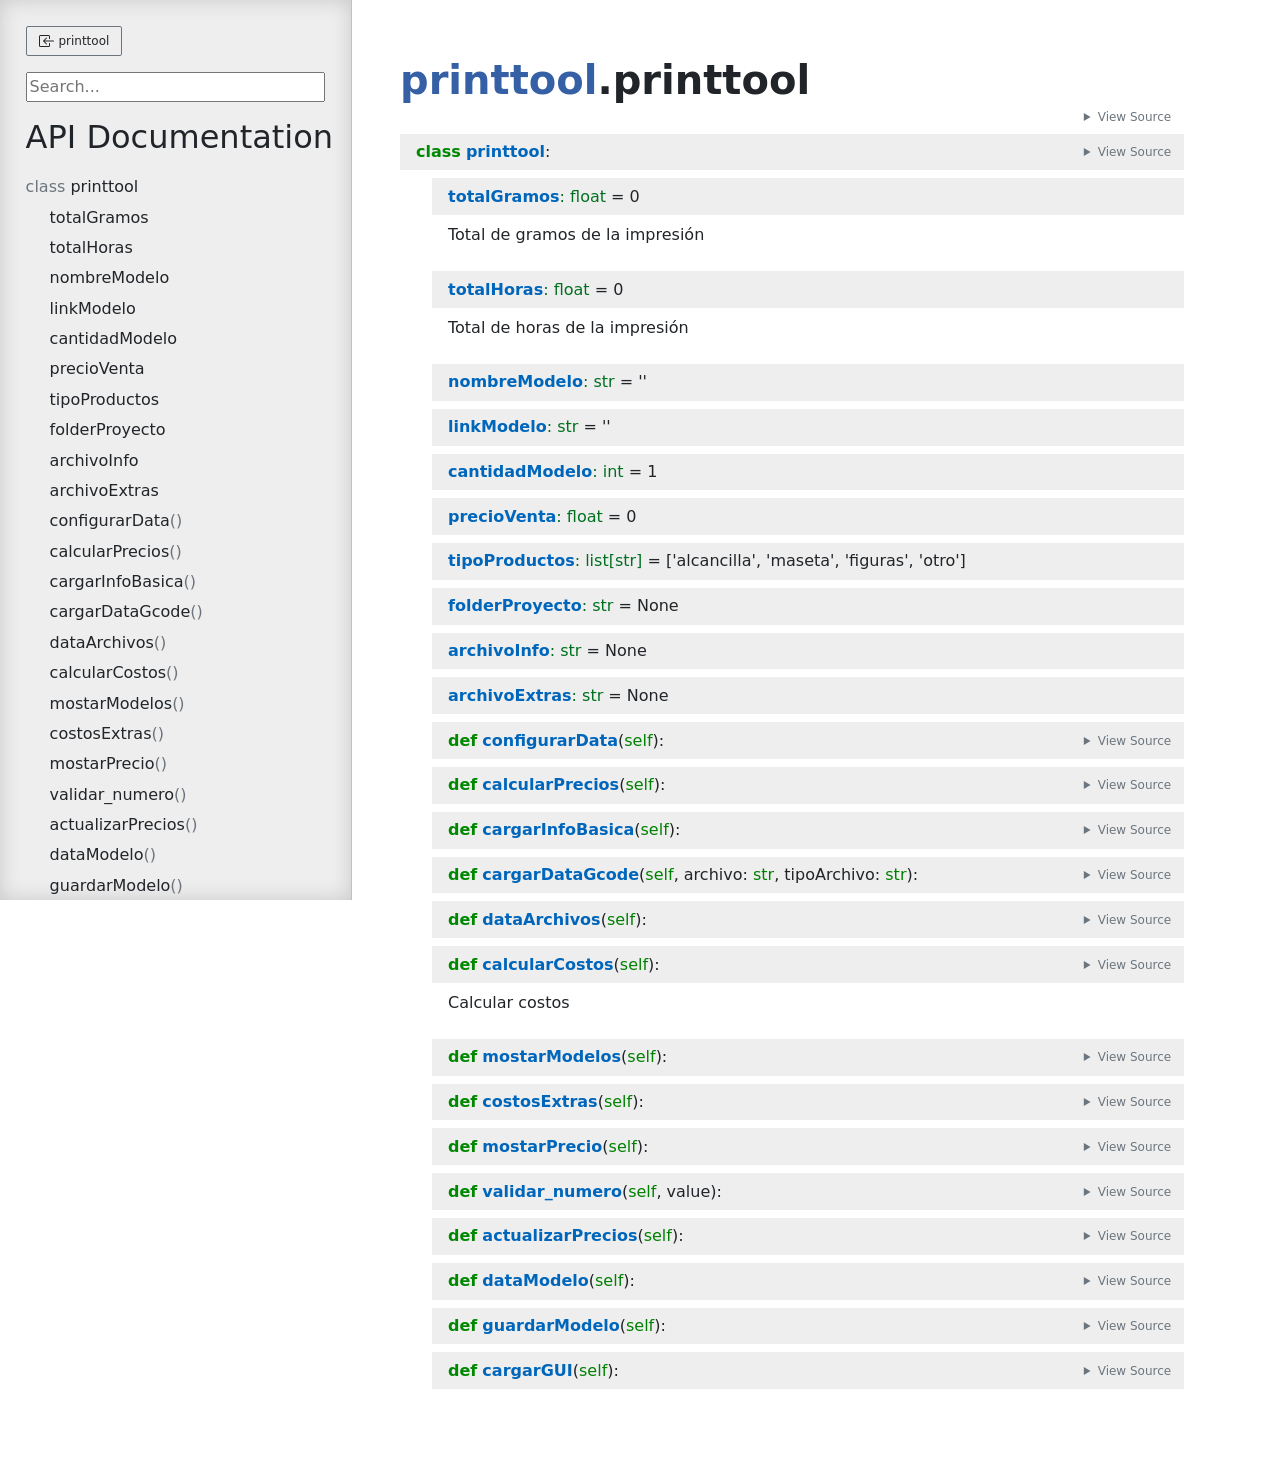
==== commit 7c9af9de: "agregando inventario" ====
--- a/docs/printtool/printtool.html
+++ b/docs/printtool/printtool.html
@@ -146,10 +146,10 @@
 </span><span id="L-15"><a href="#L-15"><span class="linenos"> 15</span></a><span class="k">class</span><span class="w"> </span><span class="nc">printtool</span><span class="p">:</span>
 </span><span id="L-16"><a href="#L-16"><span class="linenos"> 16</span></a>
 </span><span id="L-17"><a href="#L-17"><span class="linenos"> 17</span></a>    <span class="n">totalGramos</span><span class="p">:</span> <span class="nb">float</span> <span class="o">=</span> <span class="mi">0</span>
-</span><span id="L-18"><a href="#L-18"><span class="linenos"> 18</span></a>    <span class="c1"># Total de gramos de la impresión</span>
+</span><span id="L-18"><a href="#L-18"><span class="linenos"> 18</span></a>    <span class="s2">&quot;Total de gramos de la impresión&quot;</span>
 </span><span id="L-19"><a href="#L-19"><span class="linenos"> 19</span></a>
 </span><span id="L-20"><a href="#L-20"><span class="linenos"> 20</span></a>    <span class="n">totalHoras</span><span class="p">:</span> <span class="nb">float</span> <span class="o">=</span> <span class="mi">0</span>
-</span><span id="L-21"><a href="#L-21"><span class="linenos"> 21</span></a>    <span class="c1"># Total de horas de la impresión</span>
+</span><span id="L-21"><a href="#L-21"><span class="linenos"> 21</span></a>    <span class="s2">&quot;Total de horas de la impresión&quot;</span>
 </span><span id="L-22"><a href="#L-22"><span class="linenos"> 22</span></a>
 </span><span id="L-23"><a href="#L-23"><span class="linenos"> 23</span></a>    <span class="c1"># Información de la impresión</span>
 </span><span id="L-24"><a href="#L-24"><span class="linenos"> 24</span></a>    <span class="n">nombreModelo</span><span class="p">:</span> <span class="nb">str</span> <span class="o">=</span> <span class="s2">&quot;&quot;</span>
@@ -763,10 +763,10 @@
             <div class="pdoc-code codehilite"><pre><span></span><span id="printtool-16"><a href="#printtool-16"><span class="linenos"> 16</span></a><span class="k">class</span><span class="w"> </span><span class="nc">printtool</span><span class="p">:</span>
 </span><span id="printtool-17"><a href="#printtool-17"><span class="linenos"> 17</span></a>
 </span><span id="printtool-18"><a href="#printtool-18"><span class="linenos"> 18</span></a>    <span class="n">totalGramos</span><span class="p">:</span> <span class="nb">float</span> <span class="o">=</span> <span class="mi">0</span>
-</span><span id="printtool-19"><a href="#printtool-19"><span class="linenos"> 19</span></a>    <span class="c1"># Total de gramos de la impresión</span>
+</span><span id="printtool-19"><a href="#printtool-19"><span class="linenos"> 19</span></a>    <span class="s2">&quot;Total de gramos de la impresión&quot;</span>
 </span><span id="printtool-20"><a href="#printtool-20"><span class="linenos"> 20</span></a>
 </span><span id="printtool-21"><a href="#printtool-21"><span class="linenos"> 21</span></a>    <span class="n">totalHoras</span><span class="p">:</span> <span class="nb">float</span> <span class="o">=</span> <span class="mi">0</span>
-</span><span id="printtool-22"><a href="#printtool-22"><span class="linenos"> 22</span></a>    <span class="c1"># Total de horas de la impresión</span>
+</span><span id="printtool-22"><a href="#printtool-22"><span class="linenos"> 22</span></a>    <span class="s2">&quot;Total de horas de la impresión&quot;</span>
 </span><span id="printtool-23"><a href="#printtool-23"><span class="linenos"> 23</span></a>
 </span><span id="printtool-24"><a href="#printtool-24"><span class="linenos"> 24</span></a>    <span class="c1"># Información de la impresión</span>
 </span><span id="printtool-25"><a href="#printtool-25"><span class="linenos"> 25</span></a>    <span class="n">nombreModelo</span><span class="p">:</span> <span class="nb">str</span> <span class="o">=</span> <span class="s2">&quot;&quot;</span>
@@ -1376,7 +1376,9 @@
     </div>
     <a class="headerlink" href="#printtool.totalGramos"></a>
     
-    
+            <div class="docstring"><p>Total de gramos de la impresión</p>
+</div>
+
 
                             </div>
                             <div id="printtool.totalHoras" class="classattr">
@@ -1388,7 +1390,9 @@
     </div>
     <a class="headerlink" href="#printtool.totalHoras"></a>
     
-    
+            <div class="docstring"><p>Total de horas de la impresión</p>
+</div>
+
 
                             </div>
                             <div id="printtool.nombreModelo" class="classattr">
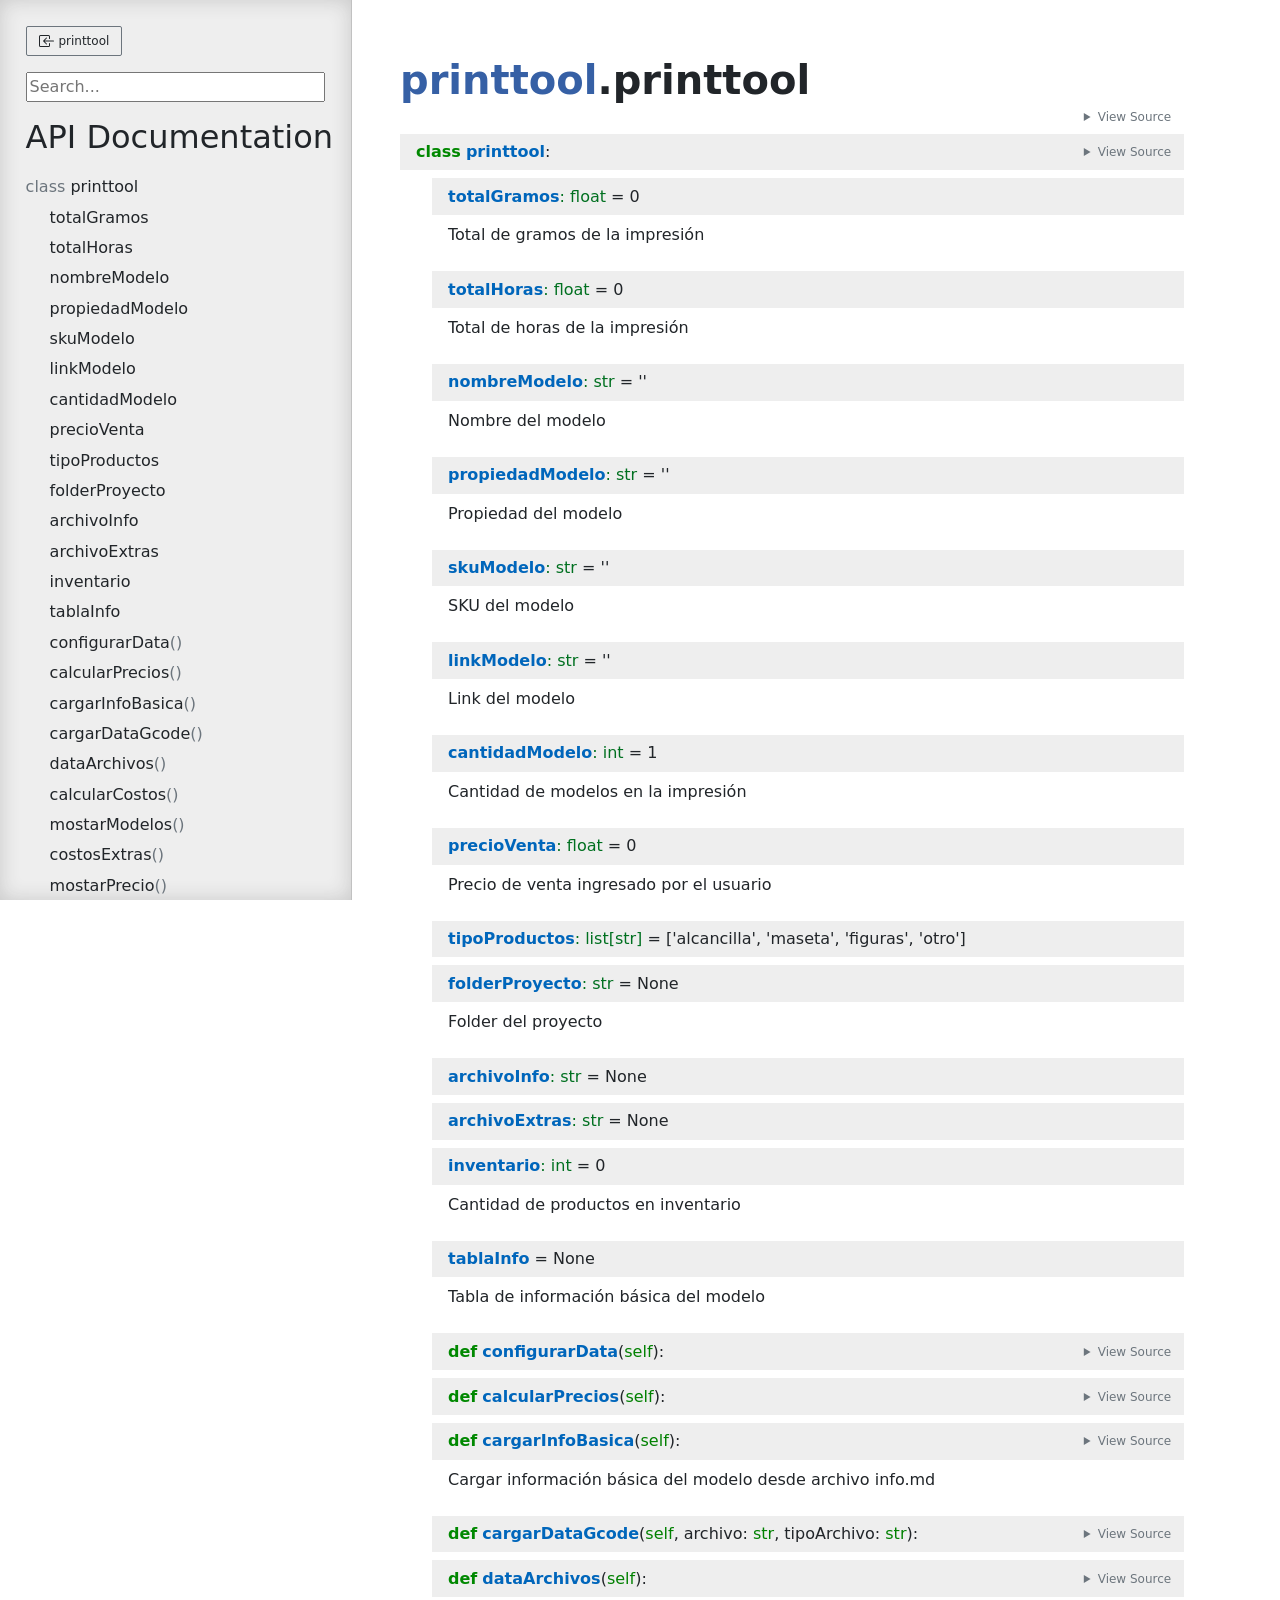
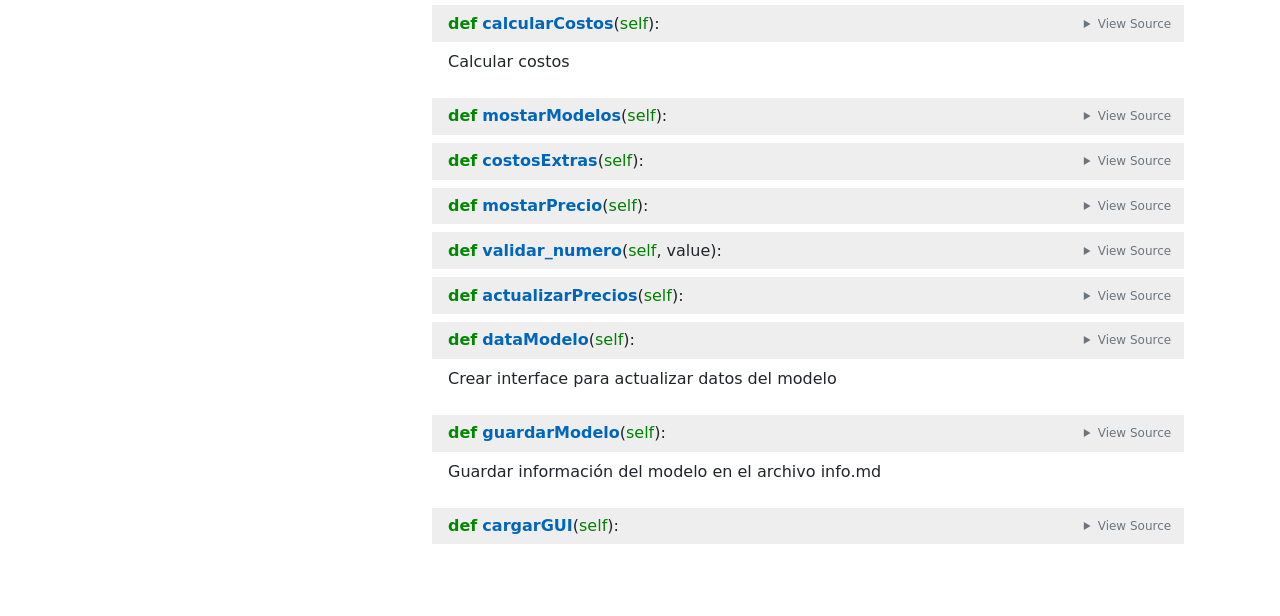
==== commit dbdbc89e: "agregar propiedas y sku" ====
--- a/docs/printtool/printtool.html
+++ b/docs/printtool/printtool.html
@@ -43,6 +43,12 @@
                                 <a class="variable" href="#printtool.nombreModelo">nombreModelo</a>
                         </li>
                         <li>
+                                <a class="variable" href="#printtool.propiedadModelo">propiedadModelo</a>
+                        </li>
+                        <li>
+                                <a class="variable" href="#printtool.skuModelo">skuModelo</a>
+                        </li>
+                        <li>
                                 <a class="variable" href="#printtool.linkModelo">linkModelo</a>
                         </li>
                         <li>
@@ -62,6 +68,12 @@
                         </li>
                         <li>
                                 <a class="variable" href="#printtool.archivoExtras">archivoExtras</a>
+                        </li>
+                        <li>
+                                <a class="variable" href="#printtool.inventario">inventario</a>
+                        </li>
+                        <li>
+                                <a class="variable" href="#printtool.tablaInfo">tablaInfo</a>
                         </li>
                         <li>
                                 <a class="function" href="#printtool.configurarData">configurarData</a>
@@ -153,598 +165,647 @@
 </span><span id="L-22"><a href="#L-22"><span class="linenos"> 22</span></a>
 </span><span id="L-23"><a href="#L-23"><span class="linenos"> 23</span></a>    <span class="c1"># Información de la impresión</span>
 </span><span id="L-24"><a href="#L-24"><span class="linenos"> 24</span></a>    <span class="n">nombreModelo</span><span class="p">:</span> <span class="nb">str</span> <span class="o">=</span> <span class="s2">&quot;&quot;</span>
-</span><span id="L-25"><a href="#L-25"><span class="linenos"> 25</span></a>    <span class="c1"># Nombre del modelo</span>
-</span><span id="L-26"><a href="#L-26"><span class="linenos"> 26</span></a>    <span class="n">linkModelo</span><span class="p">:</span> <span class="nb">str</span> <span class="o">=</span> <span class="s2">&quot;&quot;</span>
-</span><span id="L-27"><a href="#L-27"><span class="linenos"> 27</span></a>    <span class="c1"># Link del modelo</span>
-</span><span id="L-28"><a href="#L-28"><span class="linenos"> 28</span></a>    <span class="n">cantidadModelo</span><span class="p">:</span> <span class="nb">int</span> <span class="o">=</span> <span class="mi">1</span>
-</span><span id="L-29"><a href="#L-29"><span class="linenos"> 29</span></a>
-</span><span id="L-30"><a href="#L-30"><span class="linenos"> 30</span></a>    <span class="n">precioVenta</span><span class="p">:</span> <span class="nb">float</span> <span class="o">=</span> <span class="mi">0</span>
-</span><span id="L-31"><a href="#L-31"><span class="linenos"> 31</span></a>    <span class="c1"># Precio de venta ingresado por el usuario</span>
-</span><span id="L-32"><a href="#L-32"><span class="linenos"> 32</span></a>
-</span><span id="L-33"><a href="#L-33"><span class="linenos"> 33</span></a>    <span class="n">tipoProductos</span><span class="p">:</span> <span class="nb">list</span><span class="p">[</span><span class="nb">str</span><span class="p">]</span> <span class="o">=</span> <span class="p">[</span><span class="s2">&quot;alcancilla&quot;</span><span class="p">,</span> <span class="s2">&quot;maseta&quot;</span><span class="p">,</span> <span class="s2">&quot;figuras&quot;</span><span class="p">,</span> <span class="s2">&quot;otro&quot;</span><span class="p">]</span>
+</span><span id="L-25"><a href="#L-25"><span class="linenos"> 25</span></a>    <span class="s2">&quot;Nombre del modelo&quot;</span>
+</span><span id="L-26"><a href="#L-26"><span class="linenos"> 26</span></a>    <span class="n">propiedadModelo</span><span class="p">:</span> <span class="nb">str</span> <span class="o">=</span> <span class="s2">&quot;&quot;</span>
+</span><span id="L-27"><a href="#L-27"><span class="linenos"> 27</span></a>    <span class="s2">&quot;Propiedad del modelo&quot;</span>
+</span><span id="L-28"><a href="#L-28"><span class="linenos"> 28</span></a>    <span class="n">skuModelo</span><span class="p">:</span> <span class="nb">str</span> <span class="o">=</span> <span class="s2">&quot;&quot;</span>
+</span><span id="L-29"><a href="#L-29"><span class="linenos"> 29</span></a>    <span class="s2">&quot;SKU del modelo&quot;</span>
+</span><span id="L-30"><a href="#L-30"><span class="linenos"> 30</span></a>    <span class="n">linkModelo</span><span class="p">:</span> <span class="nb">str</span> <span class="o">=</span> <span class="s2">&quot;&quot;</span>
+</span><span id="L-31"><a href="#L-31"><span class="linenos"> 31</span></a>    <span class="s2">&quot;Link del modelo&quot;</span>
+</span><span id="L-32"><a href="#L-32"><span class="linenos"> 32</span></a>    <span class="n">cantidadModelo</span><span class="p">:</span> <span class="nb">int</span> <span class="o">=</span> <span class="mi">1</span>
+</span><span id="L-33"><a href="#L-33"><span class="linenos"> 33</span></a>    <span class="s2">&quot;Cantidad de modelos en la impresión&quot;</span>
 </span><span id="L-34"><a href="#L-34"><span class="linenos"> 34</span></a>
-</span><span id="L-35"><a href="#L-35"><span class="linenos"> 35</span></a>    <span class="n">folderProyecto</span><span class="p">:</span> <span class="nb">str</span> <span class="o">=</span> <span class="kc">None</span>
-</span><span id="L-36"><a href="#L-36"><span class="linenos"> 36</span></a>    <span class="c1"># Folder del proyecto</span>
+</span><span id="L-35"><a href="#L-35"><span class="linenos"> 35</span></a>    <span class="n">precioVenta</span><span class="p">:</span> <span class="nb">float</span> <span class="o">=</span> <span class="mi">0</span>
+</span><span id="L-36"><a href="#L-36"><span class="linenos"> 36</span></a>    <span class="s2">&quot;Precio de venta ingresado por el usuario&quot;</span>
 </span><span id="L-37"><a href="#L-37"><span class="linenos"> 37</span></a>
-</span><span id="L-38"><a href="#L-38"><span class="linenos"> 38</span></a>    <span class="n">archivoInfo</span><span class="p">:</span> <span class="nb">str</span> <span class="o">=</span> <span class="kc">None</span>
-</span><span id="L-39"><a href="#L-39"><span class="linenos"> 39</span></a>    <span class="n">archivoExtras</span><span class="p">:</span> <span class="nb">str</span> <span class="o">=</span> <span class="kc">None</span>
-</span><span id="L-40"><a href="#L-40"><span class="linenos"> 40</span></a>
-</span><span id="L-41"><a href="#L-41"><span class="linenos"> 41</span></a>    <span class="k">def</span><span class="w"> </span><span class="fm">__init__</span><span class="p">(</span><span class="bp">self</span><span class="p">):</span>
-</span><span id="L-42"><a href="#L-42"><span class="linenos"> 42</span></a>        <span class="bp">self</span><span class="o">.</span><span class="n">totalGramos</span> <span class="o">=</span> <span class="mi">0</span>
-</span><span id="L-43"><a href="#L-43"><span class="linenos"> 43</span></a>        <span class="bp">self</span><span class="o">.</span><span class="n">totalHoras</span> <span class="o">=</span> <span class="mi">0</span>
-</span><span id="L-44"><a href="#L-44"><span class="linenos"> 44</span></a>        <span class="bp">self</span><span class="o">.</span><span class="n">precioVenta</span> <span class="o">=</span> <span class="mi">0</span>
+</span><span id="L-38"><a href="#L-38"><span class="linenos"> 38</span></a>    <span class="n">tipoProductos</span><span class="p">:</span> <span class="nb">list</span><span class="p">[</span><span class="nb">str</span><span class="p">]</span> <span class="o">=</span> <span class="p">[</span><span class="s2">&quot;alcancilla&quot;</span><span class="p">,</span> <span class="s2">&quot;maseta&quot;</span><span class="p">,</span> <span class="s2">&quot;figuras&quot;</span><span class="p">,</span> <span class="s2">&quot;otro&quot;</span><span class="p">]</span>
+</span><span id="L-39"><a href="#L-39"><span class="linenos"> 39</span></a>
+</span><span id="L-40"><a href="#L-40"><span class="linenos"> 40</span></a>    <span class="n">folderProyecto</span><span class="p">:</span> <span class="nb">str</span> <span class="o">=</span> <span class="kc">None</span>
+</span><span id="L-41"><a href="#L-41"><span class="linenos"> 41</span></a>    <span class="s2">&quot;Folder del proyecto&quot;</span>
+</span><span id="L-42"><a href="#L-42"><span class="linenos"> 42</span></a>
+</span><span id="L-43"><a href="#L-43"><span class="linenos"> 43</span></a>    <span class="n">archivoInfo</span><span class="p">:</span> <span class="nb">str</span> <span class="o">=</span> <span class="kc">None</span>
+</span><span id="L-44"><a href="#L-44"><span class="linenos"> 44</span></a>    <span class="n">archivoExtras</span><span class="p">:</span> <span class="nb">str</span> <span class="o">=</span> <span class="kc">None</span>
 </span><span id="L-45"><a href="#L-45"><span class="linenos"> 45</span></a>
-</span><span id="L-46"><a href="#L-46"><span class="linenos"> 46</span></a>    <span class="k">def</span><span class="w"> </span><span class="nf">configurarData</span><span class="p">(</span><span class="bp">self</span><span class="p">):</span>
-</span><span id="L-47"><a href="#L-47"><span class="linenos"> 47</span></a>
-</span><span id="L-48"><a href="#L-48"><span class="linenos"> 48</span></a>        <span class="k">if</span> <span class="bp">self</span><span class="o">.</span><span class="n">folderProyecto</span> <span class="ow">is</span> <span class="kc">None</span><span class="p">:</span>
-</span><span id="L-49"><a href="#L-49"><span class="linenos"> 49</span></a>            <span class="bp">self</span><span class="o">.</span><span class="n">folderProyecto</span> <span class="o">=</span> <span class="n">Path</span><span class="o">.</span><span class="n">cwd</span><span class="p">()</span>
-</span><span id="L-50"><a href="#L-50"><span class="linenos"> 50</span></a>        <span class="bp">self</span><span class="o">.</span><span class="n">archivoInfo</span> <span class="o">=</span> <span class="n">os</span><span class="o">.</span><span class="n">path</span><span class="o">.</span><span class="n">join</span><span class="p">(</span><span class="bp">self</span><span class="o">.</span><span class="n">folderProyecto</span><span class="p">,</span> <span class="s2">&quot;info.md&quot;</span><span class="p">)</span>
-</span><span id="L-51"><a href="#L-51"><span class="linenos"> 51</span></a>        <span class="bp">self</span><span class="o">.</span><span class="n">archivoExtras</span> <span class="o">=</span> <span class="n">os</span><span class="o">.</span><span class="n">path</span><span class="o">.</span><span class="n">join</span><span class="p">(</span><span class="bp">self</span><span class="o">.</span><span class="n">folderProyecto</span><span class="p">,</span> <span class="s2">&quot;extras.md&quot;</span><span class="p">)</span>
-</span><span id="L-52"><a href="#L-52"><span class="linenos"> 52</span></a>
-</span><span id="L-53"><a href="#L-53"><span class="linenos"> 53</span></a>        <span class="n">dataBaseInfo</span> <span class="o">=</span> <span class="n">obtenerArchivoPaquete</span><span class="p">(</span><span class="s2">&quot;printtool&quot;</span><span class="p">,</span> <span class="s2">&quot;config/info.md&quot;</span><span class="p">)</span>
-</span><span id="L-54"><a href="#L-54"><span class="linenos"> 54</span></a>        <span class="k">if</span> <span class="n">dataBaseInfo</span> <span class="ow">is</span> <span class="kc">None</span><span class="p">:</span>
-</span><span id="L-55"><a href="#L-55"><span class="linenos"> 55</span></a>            <span class="nb">print</span><span class="p">(</span><span class="s2">&quot;Error fatal con paquete falta info.md&quot;</span><span class="p">)</span>
-</span><span id="L-56"><a href="#L-56"><span class="linenos"> 56</span></a>            <span class="n">exit</span><span class="p">(</span><span class="mi">1</span><span class="p">)</span>
-</span><span id="L-57"><a href="#L-57"><span class="linenos"> 57</span></a>        <span class="nb">print</span><span class="p">(</span><span class="sa">f</span><span class="s2">&quot;Data Defecto: </span><span class="si">{</span><span class="n">dataBaseInfo</span><span class="si">}</span><span class="s2">&quot;</span><span class="p">)</span>
+</span><span id="L-46"><a href="#L-46"><span class="linenos"> 46</span></a>    <span class="n">inventario</span><span class="p">:</span> <span class="nb">int</span> <span class="o">=</span> <span class="mi">0</span>
+</span><span id="L-47"><a href="#L-47"><span class="linenos"> 47</span></a>    <span class="s2">&quot;Cantidad de productos en inventario&quot;</span>
+</span><span id="L-48"><a href="#L-48"><span class="linenos"> 48</span></a>    
+</span><span id="L-49"><a href="#L-49"><span class="linenos"> 49</span></a>    <span class="n">tablaInfo</span> <span class="o">=</span> <span class="kc">None</span>
+</span><span id="L-50"><a href="#L-50"><span class="linenos"> 50</span></a>    <span class="s2">&quot;Tabla de información básica del modelo&quot;</span>
+</span><span id="L-51"><a href="#L-51"><span class="linenos"> 51</span></a>
+</span><span id="L-52"><a href="#L-52"><span class="linenos"> 52</span></a>    <span class="k">def</span><span class="w"> </span><span class="fm">__init__</span><span class="p">(</span><span class="bp">self</span><span class="p">):</span>
+</span><span id="L-53"><a href="#L-53"><span class="linenos"> 53</span></a>        <span class="bp">self</span><span class="o">.</span><span class="n">totalGramos</span> <span class="o">=</span> <span class="mi">0</span>
+</span><span id="L-54"><a href="#L-54"><span class="linenos"> 54</span></a>        <span class="bp">self</span><span class="o">.</span><span class="n">totalHoras</span> <span class="o">=</span> <span class="mi">0</span>
+</span><span id="L-55"><a href="#L-55"><span class="linenos"> 55</span></a>        <span class="bp">self</span><span class="o">.</span><span class="n">precioVenta</span> <span class="o">=</span> <span class="mi">0</span>
+</span><span id="L-56"><a href="#L-56"><span class="linenos"> 56</span></a>
+</span><span id="L-57"><a href="#L-57"><span class="linenos"> 57</span></a>    <span class="k">def</span><span class="w"> </span><span class="nf">configurarData</span><span class="p">(</span><span class="bp">self</span><span class="p">):</span>
 </span><span id="L-58"><a href="#L-58"><span class="linenos"> 58</span></a>
-</span><span id="L-59"><a href="#L-59"><span class="linenos"> 59</span></a>        <span class="n">configurarArchivo</span><span class="p">(</span><span class="bp">self</span><span class="o">.</span><span class="n">archivoInfo</span><span class="p">,</span> <span class="n">dataBaseInfo</span><span class="p">)</span>
-</span><span id="L-60"><a href="#L-60"><span class="linenos"> 60</span></a>
-</span><span id="L-61"><a href="#L-61"><span class="linenos"> 61</span></a>    <span class="k">def</span><span class="w"> </span><span class="nf">calcularPrecios</span><span class="p">(</span><span class="bp">self</span><span class="p">):</span>
-</span><span id="L-62"><a href="#L-62"><span class="linenos"> 62</span></a>
-</span><span id="L-63"><a href="#L-63"><span class="linenos"> 63</span></a>        <span class="bp">self</span><span class="o">.</span><span class="n">configurarData</span><span class="p">()</span>
-</span><span id="L-64"><a href="#L-64"><span class="linenos"> 64</span></a>
-</span><span id="L-65"><a href="#L-65"><span class="linenos"> 65</span></a>        <span class="nb">print</span><span class="p">(</span><span class="sa">f</span><span class="s2">&quot;Buscando en: </span><span class="si">{</span><span class="bp">self</span><span class="o">.</span><span class="n">archivoInfo</span><span class="si">}</span><span class="s2">&quot;</span><span class="p">)</span>
-</span><span id="L-66"><a href="#L-66"><span class="linenos"> 66</span></a>
-</span><span id="L-67"><a href="#L-67"><span class="linenos"> 67</span></a>        <span class="k">if</span> <span class="ow">not</span> <span class="n">os</span><span class="o">.</span><span class="n">path</span><span class="o">.</span><span class="n">exists</span><span class="p">(</span><span class="bp">self</span><span class="o">.</span><span class="n">archivoExtras</span><span class="p">):</span>
-</span><span id="L-68"><a href="#L-68"><span class="linenos"> 68</span></a>            <span class="n">data</span> <span class="o">=</span> <span class="nb">dict</span><span class="p">()</span>
-</span><span id="L-69"><a href="#L-69"><span class="linenos"> 69</span></a>            <span class="n">SalvarArchivo</span><span class="p">(</span><span class="bp">self</span><span class="o">.</span><span class="n">archivoExtras</span><span class="p">,</span> <span class="n">data</span><span class="p">)</span>
-</span><span id="L-70"><a href="#L-70"><span class="linenos"> 70</span></a>            <span class="nb">print</span><span class="p">(</span><span class="sa">f</span><span class="s2">&quot;Creando data base de </span><span class="si">{</span><span class="bp">self</span><span class="o">.</span><span class="n">archivoExtras</span><span class="si">}</span><span class="s2">&quot;</span><span class="p">)</span>
+</span><span id="L-59"><a href="#L-59"><span class="linenos"> 59</span></a>        <span class="k">if</span> <span class="bp">self</span><span class="o">.</span><span class="n">folderProyecto</span> <span class="ow">is</span> <span class="kc">None</span><span class="p">:</span>
+</span><span id="L-60"><a href="#L-60"><span class="linenos"> 60</span></a>            <span class="bp">self</span><span class="o">.</span><span class="n">folderProyecto</span> <span class="o">=</span> <span class="n">Path</span><span class="o">.</span><span class="n">cwd</span><span class="p">()</span>
+</span><span id="L-61"><a href="#L-61"><span class="linenos"> 61</span></a>        <span class="bp">self</span><span class="o">.</span><span class="n">archivoInfo</span> <span class="o">=</span> <span class="n">os</span><span class="o">.</span><span class="n">path</span><span class="o">.</span><span class="n">join</span><span class="p">(</span><span class="bp">self</span><span class="o">.</span><span class="n">folderProyecto</span><span class="p">,</span> <span class="s2">&quot;info.md&quot;</span><span class="p">)</span>
+</span><span id="L-62"><a href="#L-62"><span class="linenos"> 62</span></a>        <span class="bp">self</span><span class="o">.</span><span class="n">archivoExtras</span> <span class="o">=</span> <span class="n">os</span><span class="o">.</span><span class="n">path</span><span class="o">.</span><span class="n">join</span><span class="p">(</span><span class="bp">self</span><span class="o">.</span><span class="n">folderProyecto</span><span class="p">,</span> <span class="s2">&quot;extras.md&quot;</span><span class="p">)</span>
+</span><span id="L-63"><a href="#L-63"><span class="linenos"> 63</span></a>
+</span><span id="L-64"><a href="#L-64"><span class="linenos"> 64</span></a>        <span class="n">dataBaseInfo</span> <span class="o">=</span> <span class="n">obtenerArchivoPaquete</span><span class="p">(</span><span class="s2">&quot;printtool&quot;</span><span class="p">,</span> <span class="s2">&quot;config/info.md&quot;</span><span class="p">)</span>
+</span><span id="L-65"><a href="#L-65"><span class="linenos"> 65</span></a>        <span class="k">if</span> <span class="n">dataBaseInfo</span> <span class="ow">is</span> <span class="kc">None</span><span class="p">:</span>
+</span><span id="L-66"><a href="#L-66"><span class="linenos"> 66</span></a>            <span class="nb">print</span><span class="p">(</span><span class="s2">&quot;Error fatal con paquete falta info.md&quot;</span><span class="p">)</span>
+</span><span id="L-67"><a href="#L-67"><span class="linenos"> 67</span></a>            <span class="n">exit</span><span class="p">(</span><span class="mi">1</span><span class="p">)</span>
+</span><span id="L-68"><a href="#L-68"><span class="linenos"> 68</span></a>        <span class="nb">print</span><span class="p">(</span><span class="sa">f</span><span class="s2">&quot;Data Defecto: </span><span class="si">{</span><span class="n">dataBaseInfo</span><span class="si">}</span><span class="s2">&quot;</span><span class="p">)</span>
+</span><span id="L-69"><a href="#L-69"><span class="linenos"> 69</span></a>
+</span><span id="L-70"><a href="#L-70"><span class="linenos"> 70</span></a>        <span class="n">configurarArchivo</span><span class="p">(</span><span class="bp">self</span><span class="o">.</span><span class="n">archivoInfo</span><span class="p">,</span> <span class="n">dataBaseInfo</span><span class="p">)</span>
 </span><span id="L-71"><a href="#L-71"><span class="linenos"> 71</span></a>
-</span><span id="L-72"><a href="#L-72"><span class="linenos"> 72</span></a>        <span class="bp">self</span><span class="o">.</span><span class="n">infoBase</span> <span class="o">=</span> <span class="n">ObtenerArchivo</span><span class="p">(</span><span class="s2">&quot;data/costos.md&quot;</span><span class="p">)</span>
-</span><span id="L-73"><a href="#L-73"><span class="linenos"> 73</span></a>        <span class="bp">self</span><span class="o">.</span><span class="n">infoCostos</span> <span class="o">=</span> <span class="n">ObtenerArchivo</span><span class="p">(</span><span class="bp">self</span><span class="o">.</span><span class="n">archivoInfo</span><span class="p">,</span> <span class="kc">False</span><span class="p">)</span>
-</span><span id="L-74"><a href="#L-74"><span class="linenos"> 74</span></a>        <span class="bp">self</span><span class="o">.</span><span class="n">infoExtras</span> <span class="o">=</span> <span class="n">ObtenerArchivo</span><span class="p">(</span><span class="bp">self</span><span class="o">.</span><span class="n">archivoExtras</span><span class="p">,</span> <span class="kc">False</span><span class="p">)</span>
-</span><span id="L-75"><a href="#L-75"><span class="linenos"> 75</span></a>        
-</span><span id="L-76"><a href="#L-76"><span class="linenos"> 76</span></a>
-</span><span id="L-77"><a href="#L-77"><span class="linenos"> 77</span></a>        <span class="nb">print</span><span class="p">(</span><span class="sa">f</span><span class="s2">&quot;Data Costos: </span><span class="si">{</span><span class="bp">self</span><span class="o">.</span><span class="n">infoCostos</span><span class="si">}</span><span class="s2">&quot;</span><span class="p">)</span>
-</span><span id="L-78"><a href="#L-78"><span class="linenos"> 78</span></a>        <span class="nb">print</span><span class="p">(</span><span class="sa">f</span><span class="s2">&quot;Data Extras: </span><span class="si">{</span><span class="bp">self</span><span class="o">.</span><span class="n">infoExtras</span><span class="si">}</span><span class="s2">&quot;</span><span class="p">)</span>
-</span><span id="L-79"><a href="#L-79"><span class="linenos"> 79</span></a>
-</span><span id="L-80"><a href="#L-80"><span class="linenos"> 80</span></a>        <span class="bp">self</span><span class="o">.</span><span class="n">costoExtras</span> <span class="o">=</span> <span class="mi">0</span>
-</span><span id="L-81"><a href="#L-81"><span class="linenos"> 81</span></a>        <span class="k">if</span> <span class="bp">self</span><span class="o">.</span><span class="n">infoCostos</span> <span class="ow">is</span> <span class="ow">not</span> <span class="kc">None</span><span class="p">:</span>
-</span><span id="L-82"><a href="#L-82"><span class="linenos"> 82</span></a>            <span class="k">for</span> <span class="n">extra</span> <span class="ow">in</span> <span class="bp">self</span><span class="o">.</span><span class="n">infoExtras</span><span class="p">:</span>
-</span><span id="L-83"><a href="#L-83"><span class="linenos"> 83</span></a>                <span class="n">costoExtras</span> <span class="o">+=</span> <span class="nb">float</span><span class="p">(</span><span class="bp">self</span><span class="o">.</span><span class="n">infoExtras</span><span class="p">[</span><span class="n">extra</span><span class="p">])</span>
-</span><span id="L-84"><a href="#L-84"><span class="linenos"> 84</span></a>        <span class="nb">print</span><span class="p">(</span><span class="sa">f</span><span class="s2">&quot;Costo extras: </span><span class="si">{</span><span class="bp">self</span><span class="o">.</span><span class="n">costoExtras</span><span class="si">}</span><span class="s2">&quot;</span><span class="p">)</span>
-</span><span id="L-85"><a href="#L-85"><span class="linenos"> 85</span></a>        <span class="bp">self</span><span class="o">.</span><span class="n">cargarInfoBasica</span><span class="p">()</span>
+</span><span id="L-72"><a href="#L-72"><span class="linenos"> 72</span></a>    <span class="k">def</span><span class="w"> </span><span class="nf">calcularPrecios</span><span class="p">(</span><span class="bp">self</span><span class="p">):</span>
+</span><span id="L-73"><a href="#L-73"><span class="linenos"> 73</span></a>
+</span><span id="L-74"><a href="#L-74"><span class="linenos"> 74</span></a>        <span class="bp">self</span><span class="o">.</span><span class="n">configurarData</span><span class="p">()</span>
+</span><span id="L-75"><a href="#L-75"><span class="linenos"> 75</span></a>
+</span><span id="L-76"><a href="#L-76"><span class="linenos"> 76</span></a>        <span class="nb">print</span><span class="p">(</span><span class="sa">f</span><span class="s2">&quot;Buscando en: </span><span class="si">{</span><span class="bp">self</span><span class="o">.</span><span class="n">archivoInfo</span><span class="si">}</span><span class="s2">&quot;</span><span class="p">)</span>
+</span><span id="L-77"><a href="#L-77"><span class="linenos"> 77</span></a>
+</span><span id="L-78"><a href="#L-78"><span class="linenos"> 78</span></a>        <span class="k">if</span> <span class="ow">not</span> <span class="n">os</span><span class="o">.</span><span class="n">path</span><span class="o">.</span><span class="n">exists</span><span class="p">(</span><span class="bp">self</span><span class="o">.</span><span class="n">archivoExtras</span><span class="p">):</span>
+</span><span id="L-79"><a href="#L-79"><span class="linenos"> 79</span></a>            <span class="n">data</span> <span class="o">=</span> <span class="nb">dict</span><span class="p">()</span>
+</span><span id="L-80"><a href="#L-80"><span class="linenos"> 80</span></a>            <span class="n">SalvarArchivo</span><span class="p">(</span><span class="bp">self</span><span class="o">.</span><span class="n">archivoExtras</span><span class="p">,</span> <span class="n">data</span><span class="p">)</span>
+</span><span id="L-81"><a href="#L-81"><span class="linenos"> 81</span></a>            <span class="nb">print</span><span class="p">(</span><span class="sa">f</span><span class="s2">&quot;Creando data base de </span><span class="si">{</span><span class="bp">self</span><span class="o">.</span><span class="n">archivoExtras</span><span class="si">}</span><span class="s2">&quot;</span><span class="p">)</span>
+</span><span id="L-82"><a href="#L-82"><span class="linenos"> 82</span></a>
+</span><span id="L-83"><a href="#L-83"><span class="linenos"> 83</span></a>        <span class="bp">self</span><span class="o">.</span><span class="n">infoBase</span> <span class="o">=</span> <span class="n">ObtenerArchivo</span><span class="p">(</span><span class="s2">&quot;data/costos.md&quot;</span><span class="p">)</span>
+</span><span id="L-84"><a href="#L-84"><span class="linenos"> 84</span></a>        <span class="bp">self</span><span class="o">.</span><span class="n">infoCostos</span> <span class="o">=</span> <span class="n">ObtenerArchivo</span><span class="p">(</span><span class="bp">self</span><span class="o">.</span><span class="n">archivoInfo</span><span class="p">,</span> <span class="kc">False</span><span class="p">)</span>
+</span><span id="L-85"><a href="#L-85"><span class="linenos"> 85</span></a>        <span class="bp">self</span><span class="o">.</span><span class="n">infoExtras</span> <span class="o">=</span> <span class="n">ObtenerArchivo</span><span class="p">(</span><span class="bp">self</span><span class="o">.</span><span class="n">archivoExtras</span><span class="p">,</span> <span class="kc">False</span><span class="p">)</span>
 </span><span id="L-86"><a href="#L-86"><span class="linenos"> 86</span></a>
-</span><span id="L-87"><a href="#L-87"><span class="linenos"> 87</span></a>    <span class="k">def</span><span class="w"> </span><span class="nf">cargarInfoBasica</span><span class="p">(</span><span class="bp">self</span><span class="p">):</span>
-</span><span id="L-88"><a href="#L-88"><span class="linenos"> 88</span></a>        <span class="bp">self</span><span class="o">.</span><span class="n">nombreModelo</span> <span class="o">=</span> <span class="bp">self</span><span class="o">.</span><span class="n">infoCostos</span><span class="o">.</span><span class="n">get</span><span class="p">(</span><span class="s2">&quot;nombre&quot;</span><span class="p">)</span>
-</span><span id="L-89"><a href="#L-89"><span class="linenos"> 89</span></a>        <span class="bp">self</span><span class="o">.</span><span class="n">linkModelo</span> <span class="o">=</span> <span class="bp">self</span><span class="o">.</span><span class="n">infoCostos</span><span class="o">.</span><span class="n">get</span><span class="p">(</span><span class="s2">&quot;link&quot;</span><span class="p">)</span>
-</span><span id="L-90"><a href="#L-90"><span class="linenos"> 90</span></a>        <span class="bp">self</span><span class="o">.</span><span class="n">cantidadModelo</span> <span class="o">=</span> <span class="nb">int</span><span class="p">(</span><span class="bp">self</span><span class="o">.</span><span class="n">infoCostos</span><span class="o">.</span><span class="n">get</span><span class="p">(</span><span class="s2">&quot;cantidad&quot;</span><span class="p">))</span>
-</span><span id="L-91"><a href="#L-91"><span class="linenos"> 91</span></a>        <span class="bp">self</span><span class="o">.</span><span class="n">precioVenta</span> <span class="o">=</span> <span class="bp">self</span><span class="o">.</span><span class="n">infoCostos</span><span class="o">.</span><span class="n">get</span><span class="p">(</span><span class="s2">&quot;precio_venta&quot;</span><span class="p">)</span>
-</span><span id="L-92"><a href="#L-92"><span class="linenos"> 92</span></a>
-</span><span id="L-93"><a href="#L-93"><span class="linenos"> 93</span></a>    <span class="k">def</span><span class="w"> </span><span class="nf">cargarDataGcode</span><span class="p">(</span><span class="bp">self</span><span class="p">,</span> <span class="n">archivo</span><span class="p">:</span> <span class="nb">str</span><span class="p">,</span> <span class="n">tipoArchivo</span><span class="p">:</span> <span class="nb">str</span><span class="p">):</span>
-</span><span id="L-94"><a href="#L-94"><span class="linenos"> 94</span></a>        <span class="k">with</span> <span class="n">codecs</span><span class="o">.</span><span class="n">open</span><span class="p">(</span><span class="n">archivo</span><span class="p">,</span> <span class="s2">&quot;r&quot;</span><span class="p">,</span> <span class="n">encoding</span><span class="o">=</span><span class="s2">&quot;utf-8&quot;</span><span class="p">,</span> <span class="n">errors</span><span class="o">=</span><span class="s2">&quot;ignore&quot;</span><span class="p">)</span> <span class="k">as</span> <span class="n">fdata</span><span class="p">:</span>
-</span><span id="L-95"><a href="#L-95"><span class="linenos"> 95</span></a>            <span class="n">info</span> <span class="o">=</span> <span class="p">{</span>
-</span><span id="L-96"><a href="#L-96"><span class="linenos"> 96</span></a>                <span class="s2">&quot;material&quot;</span><span class="p">:</span> <span class="o">-</span><span class="mf">1.0</span><span class="p">,</span>
-</span><span id="L-97"><a href="#L-97"><span class="linenos"> 97</span></a>                <span class="s2">&quot;tiempo&quot;</span><span class="p">:</span> <span class="o">-</span><span class="mf">1.0</span><span class="p">,</span>
-</span><span id="L-98"><a href="#L-98"><span class="linenos"> 98</span></a>                <span class="s2">&quot;tipo&quot;</span><span class="p">:</span> <span class="o">-</span><span class="mf">1.0</span><span class="p">,</span>
-</span><span id="L-99"><a href="#L-99"><span class="linenos"> 99</span></a>                <span class="s2">&quot;color&quot;</span><span class="p">:</span> <span class="o">-</span><span class="mf">1.0</span><span class="p">,</span>
-</span><span id="L-100"><a href="#L-100"><span class="linenos">100</span></a>            <span class="p">}</span>
-</span><span id="L-101"><a href="#L-101"><span class="linenos">101</span></a>
-</span><span id="L-102"><a href="#L-102"><span class="linenos">102</span></a>            <span class="n">data</span> <span class="o">=</span> <span class="n">fdata</span><span class="o">.</span><span class="n">read</span><span class="p">()</span>
-</span><span id="L-103"><a href="#L-103"><span class="linenos">103</span></a>            <span class="n">lineas</span> <span class="o">=</span> <span class="n">data</span><span class="o">.</span><span class="n">split</span><span class="p">(</span><span class="s2">&quot;</span><span class="se">\n</span><span class="s2">&quot;</span><span class="p">)</span>
-</span><span id="L-104"><a href="#L-104"><span class="linenos">104</span></a>            <span class="k">if</span> <span class="n">tipoArchivo</span> <span class="o">==</span> <span class="s2">&quot;.bgcode&quot;</span><span class="p">:</span>
-</span><span id="L-105"><a href="#L-105"><span class="linenos">105</span></a>                <span class="n">lineasDocumento</span> <span class="o">=</span> <span class="s2">&quot;</span><span class="se">\n</span><span class="s2">&quot;</span><span class="o">.</span><span class="n">join</span><span class="p">(</span><span class="n">lineas</span><span class="p">[:</span><span class="mi">30</span><span class="p">])</span>
-</span><span id="L-106"><a href="#L-106"><span class="linenos">106</span></a>            <span class="k">else</span><span class="p">:</span>
-</span><span id="L-107"><a href="#L-107"><span class="linenos">107</span></a>                <span class="n">lineasDocumento</span> <span class="o">=</span> <span class="n">data</span>
-</span><span id="L-108"><a href="#L-108"><span class="linenos">108</span></a>            <span class="c1"># print(f&quot;Primera lineas: {lineasDocumento}&quot;)</span>
-</span><span id="L-109"><a href="#L-109"><span class="linenos">109</span></a>            <span class="c1"># print(&quot;-&quot;*80)</span>
-</span><span id="L-110"><a href="#L-110"><span class="linenos">110</span></a>
-</span><span id="L-111"><a href="#L-111"><span class="linenos">111</span></a>            <span class="n">buscarImpresora</span> <span class="o">=</span> <span class="n">re</span><span class="o">.</span><span class="n">search</span><span class="p">(</span><span class="sa">r</span><span class="s2">&quot;printer_model=.*(MMU3)&quot;</span><span class="p">,</span> <span class="n">lineasDocumento</span><span class="p">)</span>
-</span><span id="L-112"><a href="#L-112"><span class="linenos">112</span></a>
-</span><span id="L-113"><a href="#L-113"><span class="linenos">113</span></a>            <span class="k">if</span> <span class="n">buscarImpresora</span><span class="p">:</span>
-</span><span id="L-114"><a href="#L-114"><span class="linenos">114</span></a>                <span class="bp">self</span><span class="o">.</span><span class="n">multiMaterial</span> <span class="o">=</span> <span class="kc">True</span>
-</span><span id="L-115"><a href="#L-115"><span class="linenos">115</span></a>            <span class="k">else</span><span class="p">:</span>
-</span><span id="L-116"><a href="#L-116"><span class="linenos">116</span></a>                <span class="bp">self</span><span class="o">.</span><span class="n">multiMaterial</span> <span class="o">=</span> <span class="kc">False</span>
-</span><span id="L-117"><a href="#L-117"><span class="linenos">117</span></a>
-</span><span id="L-118"><a href="#L-118"><span class="linenos">118</span></a>            <span class="nb">print</span><span class="p">(</span><span class="sa">f</span><span class="s2">&quot;MultiMaterial de impresora: </span><span class="si">{</span><span class="bp">self</span><span class="o">.</span><span class="n">multiMaterial</span><span class="si">}</span><span class="s2">&quot;</span><span class="p">)</span>
-</span><span id="L-119"><a href="#L-119"><span class="linenos">119</span></a>
-</span><span id="L-120"><a href="#L-120"><span class="linenos">120</span></a>            <span class="k">if</span> <span class="bp">self</span><span class="o">.</span><span class="n">multiMaterial</span><span class="p">:</span>
-</span><span id="L-121"><a href="#L-121"><span class="linenos">121</span></a>                <span class="c1"># Formato de la línea: printer_model=MMU3</span>
-</span><span id="L-122"><a href="#L-122"><span class="linenos">122</span></a>                <span class="c1"># filament used [g]=81.79, 17.95, 41.29, 0.00, 0.00</span>
-</span><span id="L-123"><a href="#L-123"><span class="linenos">123</span></a>                <span class="n">buscarGramos</span> <span class="o">=</span> <span class="n">re</span><span class="o">.</span><span class="n">search</span><span class="p">(</span>
-</span><span id="L-124"><a href="#L-124"><span class="linenos">124</span></a>                    <span class="sa">r</span><span class="s2">&quot;filament used \[g\]=([0-9.]+), ([0-9.]+), ([0-9.]+), ([0-9.]+), ([0-9.]+)&quot;</span><span class="p">,</span>
-</span><span id="L-125"><a href="#L-125"><span class="linenos">125</span></a>                    <span class="n">lineasDocumento</span><span class="p">,</span>
-</span><span id="L-126"><a href="#L-126"><span class="linenos">126</span></a>                <span class="p">)</span>
-</span><span id="L-127"><a href="#L-127"><span class="linenos">127</span></a>                <span class="k">if</span> <span class="n">buscarGramos</span><span class="p">:</span>
-</span><span id="L-128"><a href="#L-128"><span class="linenos">128</span></a>                    <span class="n">info</span><span class="p">[</span><span class="s2">&quot;material&quot;</span><span class="p">]</span> <span class="o">=</span> <span class="p">(</span>
-</span><span id="L-129"><a href="#L-129"><span class="linenos">129</span></a>                        <span class="nb">float</span><span class="p">(</span><span class="n">buscarGramos</span><span class="o">.</span><span class="n">group</span><span class="p">(</span><span class="mi">1</span><span class="p">))</span>
-</span><span id="L-130"><a href="#L-130"><span class="linenos">130</span></a>                        <span class="o">+</span> <span class="nb">float</span><span class="p">(</span><span class="n">buscarGramos</span><span class="o">.</span><span class="n">group</span><span class="p">(</span><span class="mi">2</span><span class="p">))</span>
-</span><span id="L-131"><a href="#L-131"><span class="linenos">131</span></a>                        <span class="o">+</span> <span class="nb">float</span><span class="p">(</span><span class="n">buscarGramos</span><span class="o">.</span><span class="n">group</span><span class="p">(</span><span class="mi">3</span><span class="p">))</span>
-</span><span id="L-132"><a href="#L-132"><span class="linenos">132</span></a>                        <span class="o">+</span> <span class="nb">float</span><span class="p">(</span><span class="n">buscarGramos</span><span class="o">.</span><span class="n">group</span><span class="p">(</span><span class="mi">4</span><span class="p">))</span>
-</span><span id="L-133"><a href="#L-133"><span class="linenos">133</span></a>                        <span class="o">+</span> <span class="nb">float</span><span class="p">(</span><span class="n">buscarGramos</span><span class="o">.</span><span class="n">group</span><span class="p">(</span><span class="mi">5</span><span class="p">))</span>
-</span><span id="L-134"><a href="#L-134"><span class="linenos">134</span></a>                    <span class="p">)</span>
-</span><span id="L-135"><a href="#L-135"><span class="linenos">135</span></a>            <span class="k">else</span><span class="p">:</span>
-</span><span id="L-136"><a href="#L-136"><span class="linenos">136</span></a>                <span class="n">buscarGramos</span> <span class="o">=</span> <span class="n">re</span><span class="o">.</span><span class="n">search</span><span class="p">(</span>
-</span><span id="L-137"><a href="#L-137"><span class="linenos">137</span></a>                    <span class="sa">r</span><span class="s2">&quot;filament used \[g\]\s?=\s?([0-9.]+)&quot;</span><span class="p">,</span> <span class="n">lineasDocumento</span>
-</span><span id="L-138"><a href="#L-138"><span class="linenos">138</span></a>                <span class="p">)</span>
-</span><span id="L-139"><a href="#L-139"><span class="linenos">139</span></a>
-</span><span id="L-140"><a href="#L-140"><span class="linenos">140</span></a>                <span class="k">if</span> <span class="n">buscarGramos</span><span class="p">:</span>
-</span><span id="L-141"><a href="#L-141"><span class="linenos">141</span></a>                    <span class="n">info</span><span class="p">[</span><span class="s2">&quot;material&quot;</span><span class="p">]</span> <span class="o">=</span> <span class="nb">float</span><span class="p">(</span><span class="n">buscarGramos</span><span class="o">.</span><span class="n">group</span><span class="p">(</span><span class="mi">1</span><span class="p">))</span>
-</span><span id="L-142"><a href="#L-142"><span class="linenos">142</span></a>
-</span><span id="L-143"><a href="#L-143"><span class="linenos">143</span></a>            <span class="nb">print</span><span class="p">(</span><span class="sa">f</span><span class="s2">&quot;Buscar Gramos : </span><span class="si">{</span><span class="w"> </span><span class="n">info</span><span class="p">[</span><span class="s1">&#39;material&#39;</span><span class="p">]</span><span class="si">}</span><span class="s2">&quot;</span><span class="p">)</span>
-</span><span id="L-144"><a href="#L-144"><span class="linenos">144</span></a>
-</span><span id="L-145"><a href="#L-145"><span class="linenos">145</span></a>            <span class="n">time_match</span> <span class="o">=</span> <span class="n">re</span><span class="o">.</span><span class="n">search</span><span class="p">(</span>
-</span><span id="L-146"><a href="#L-146"><span class="linenos">146</span></a>                <span class="sa">r</span><span class="s2">&quot;estimated printing time \(normal mode\)\s?=\s?(([0-9]+)h )?([0-9]+)m ([0-9]+)s&quot;</span><span class="p">,</span>
-</span><span id="L-147"><a href="#L-147"><span class="linenos">147</span></a>                <span class="n">lineasDocumento</span><span class="p">,</span>
-</span><span id="L-148"><a href="#L-148"><span class="linenos">148</span></a>            <span class="p">)</span>
-</span><span id="L-149"><a href="#L-149"><span class="linenos">149</span></a>
-</span><span id="L-150"><a href="#L-150"><span class="linenos">150</span></a>            <span class="k">if</span> <span class="n">time_match</span><span class="p">:</span>
-</span><span id="L-151"><a href="#L-151"><span class="linenos">151</span></a>                <span class="n">hours</span> <span class="o">=</span> <span class="p">(</span>
-</span><span id="L-152"><a href="#L-152"><span class="linenos">152</span></a>                    <span class="nb">int</span><span class="p">(</span><span class="n">time_match</span><span class="o">.</span><span class="n">group</span><span class="p">(</span><span class="mi">2</span><span class="p">))</span> <span class="k">if</span> <span class="n">time_match</span><span class="o">.</span><span class="n">group</span><span class="p">(</span><span class="mi">2</span><span class="p">)</span> <span class="k">else</span> <span class="mi">0</span>
-</span><span id="L-153"><a href="#L-153"><span class="linenos">153</span></a>                <span class="p">)</span>  <span class="c1"># Si no hay horas, usar 0</span>
-</span><span id="L-154"><a href="#L-154"><span class="linenos">154</span></a>                <span class="n">minutes</span> <span class="o">=</span> <span class="nb">int</span><span class="p">(</span><span class="n">time_match</span><span class="o">.</span><span class="n">group</span><span class="p">(</span><span class="mi">3</span><span class="p">))</span>
-</span><span id="L-155"><a href="#L-155"><span class="linenos">155</span></a>                <span class="n">seconds</span> <span class="o">=</span> <span class="nb">int</span><span class="p">(</span><span class="n">time_match</span><span class="o">.</span><span class="n">group</span><span class="p">(</span><span class="mi">4</span><span class="p">))</span>
-</span><span id="L-156"><a href="#L-156"><span class="linenos">156</span></a>                <span class="n">info</span><span class="p">[</span><span class="s2">&quot;tiempo&quot;</span><span class="p">]</span> <span class="o">=</span> <span class="n">hours</span> <span class="o">+</span> <span class="n">minutes</span> <span class="o">/</span> <span class="mi">60</span> <span class="o">+</span> <span class="n">seconds</span> <span class="o">/</span> <span class="mi">3600</span>
-</span><span id="L-157"><a href="#L-157"><span class="linenos">157</span></a>
-</span><span id="L-158"><a href="#L-158"><span class="linenos">158</span></a>            <span class="k">return</span> <span class="n">info</span>
-</span><span id="L-159"><a href="#L-159"><span class="linenos">159</span></a>
-</span><span id="L-160"><a href="#L-160"><span class="linenos">160</span></a>    <span class="k">def</span><span class="w"> </span><span class="nf">dataArchivos</span><span class="p">(</span><span class="bp">self</span><span class="p">):</span>
-</span><span id="L-161"><a href="#L-161"><span class="linenos">161</span></a>        <span class="n">ui</span><span class="o">.</span><span class="n">label</span><span class="p">(</span><span class="s2">&quot;Info Modelo&quot;</span><span class="p">)</span>
-</span><span id="L-162"><a href="#L-162"><span class="linenos">162</span></a>
-</span><span id="L-163"><a href="#L-163"><span class="linenos">163</span></a>        <span class="n">sufijoArchivo</span> <span class="o">=</span> <span class="p">(</span><span class="s2">&quot;.bgcode&quot;</span><span class="p">,</span> <span class="s2">&quot;.gcode&quot;</span><span class="p">)</span>
-</span><span id="L-164"><a href="#L-164"><span class="linenos">164</span></a>
-</span><span id="L-165"><a href="#L-165"><span class="linenos">165</span></a>        <span class="n">infoArchivo</span> <span class="o">=</span> <span class="p">[</span>
-</span><span id="L-166"><a href="#L-166"><span class="linenos">166</span></a>            <span class="p">{</span>
-</span><span id="L-167"><a href="#L-167"><span class="linenos">167</span></a>                <span class="s2">&quot;name&quot;</span><span class="p">:</span> <span class="s2">&quot;nombre&quot;</span><span class="p">,</span>
-</span><span id="L-168"><a href="#L-168"><span class="linenos">168</span></a>                <span class="s2">&quot;label&quot;</span><span class="p">:</span> <span class="s2">&quot;Nombre&quot;</span><span class="p">,</span>
-</span><span id="L-169"><a href="#L-169"><span class="linenos">169</span></a>                <span class="s2">&quot;field&quot;</span><span class="p">:</span> <span class="s2">&quot;nombre&quot;</span><span class="p">,</span>
-</span><span id="L-170"><a href="#L-170"><span class="linenos">170</span></a>                <span class="s2">&quot;required&quot;</span><span class="p">:</span> <span class="kc">True</span><span class="p">,</span>
-</span><span id="L-171"><a href="#L-171"><span class="linenos">171</span></a>                <span class="s2">&quot;align&quot;</span><span class="p">:</span> <span class="s2">&quot;left&quot;</span><span class="p">,</span>
-</span><span id="L-172"><a href="#L-172"><span class="linenos">172</span></a>            <span class="p">},</span>
-</span><span id="L-173"><a href="#L-173"><span class="linenos">173</span></a>            <span class="c1"># {&#39;name&#39;: &#39;archivo&#39;, &#39;label&#39;: &#39;Archivo&#39;, &#39;field&#39;: &#39;archivo&#39;},</span>
-</span><span id="L-174"><a href="#L-174"><span class="linenos">174</span></a>            <span class="p">{</span>
-</span><span id="L-175"><a href="#L-175"><span class="linenos">175</span></a>                <span class="s2">&quot;name&quot;</span><span class="p">:</span> <span class="s2">&quot;material&quot;</span><span class="p">,</span>
-</span><span id="L-176"><a href="#L-176"><span class="linenos">176</span></a>                <span class="s2">&quot;label&quot;</span><span class="p">:</span> <span class="s2">&quot;Material&quot;</span><span class="p">,</span>
-</span><span id="L-177"><a href="#L-177"><span class="linenos">177</span></a>                <span class="s2">&quot;field&quot;</span><span class="p">:</span> <span class="s2">&quot;material&quot;</span><span class="p">,</span>
-</span><span id="L-178"><a href="#L-178"><span class="linenos">178</span></a>                <span class="s2">&quot;sortable&quot;</span><span class="p">:</span> <span class="kc">True</span><span class="p">,</span>
-</span><span id="L-179"><a href="#L-179"><span class="linenos">179</span></a>            <span class="p">},</span>
-</span><span id="L-180"><a href="#L-180"><span class="linenos">180</span></a>            <span class="p">{</span><span class="s2">&quot;name&quot;</span><span class="p">:</span> <span class="s2">&quot;tiempo&quot;</span><span class="p">,</span> <span class="s2">&quot;label&quot;</span><span class="p">:</span> <span class="s2">&quot;Tiempo&quot;</span><span class="p">,</span> <span class="s2">&quot;field&quot;</span><span class="p">:</span> <span class="s2">&quot;tiempo&quot;</span><span class="p">,</span> <span class="s2">&quot;sortable&quot;</span><span class="p">:</span> <span class="kc">True</span><span class="p">},</span>
-</span><span id="L-181"><a href="#L-181"><span class="linenos">181</span></a>            <span class="p">{</span><span class="s2">&quot;name&quot;</span><span class="p">:</span> <span class="s2">&quot;tipo&quot;</span><span class="p">,</span> <span class="s2">&quot;label&quot;</span><span class="p">:</span> <span class="s2">&quot;Material&quot;</span><span class="p">,</span> <span class="s2">&quot;field&quot;</span><span class="p">:</span> <span class="s2">&quot;tipo&quot;</span><span class="p">},</span>
-</span><span id="L-182"><a href="#L-182"><span class="linenos">182</span></a>            <span class="p">{</span><span class="s2">&quot;name&quot;</span><span class="p">:</span> <span class="s2">&quot;color&quot;</span><span class="p">,</span> <span class="s2">&quot;label&quot;</span><span class="p">:</span> <span class="s2">&quot;Color&quot;</span><span class="p">,</span> <span class="s2">&quot;field&quot;</span><span class="p">:</span> <span class="s2">&quot;color&quot;</span><span class="p">},</span>
-</span><span id="L-183"><a href="#L-183"><span class="linenos">183</span></a>        <span class="p">]</span>
-</span><span id="L-184"><a href="#L-184"><span class="linenos">184</span></a>
-</span><span id="L-185"><a href="#L-185"><span class="linenos">185</span></a>        <span class="n">dataArchivo</span> <span class="o">=</span> <span class="p">[]</span>
-</span><span id="L-186"><a href="#L-186"><span class="linenos">186</span></a>
-</span><span id="L-187"><a href="#L-187"><span class="linenos">187</span></a>        <span class="n">folderActual</span> <span class="o">=</span> <span class="n">os</span><span class="o">.</span><span class="n">getcwd</span><span class="p">()</span>
-</span><span id="L-188"><a href="#L-188"><span class="linenos">188</span></a>
-</span><span id="L-189"><a href="#L-189"><span class="linenos">189</span></a>        <span class="bp">self</span><span class="o">.</span><span class="n">totalGramos</span> <span class="o">=</span> <span class="mi">0</span>
-</span><span id="L-190"><a href="#L-190"><span class="linenos">190</span></a>        <span class="bp">self</span><span class="o">.</span><span class="n">totalHoras</span> <span class="o">=</span> <span class="mi">0</span>
-</span><span id="L-191"><a href="#L-191"><span class="linenos">191</span></a>        <span class="nb">print</span><span class="p">(</span><span class="sa">f</span><span class="s2">&quot;Buscando en </span><span class="si">{</span><span class="n">folderActual</span><span class="si">}</span><span class="s2">&quot;</span><span class="p">)</span>
-</span><span id="L-192"><a href="#L-192"><span class="linenos">192</span></a>        <span class="k">for</span> <span class="n">archivo</span> <span class="ow">in</span> <span class="n">os</span><span class="o">.</span><span class="n">listdir</span><span class="p">(</span><span class="n">folderActual</span><span class="p">):</span>
-</span><span id="L-193"><a href="#L-193"><span class="linenos">193</span></a>            <span class="k">if</span> <span class="n">archivo</span><span class="o">.</span><span class="n">endswith</span><span class="p">(</span><span class="n">sufijoArchivo</span><span class="p">):</span>
-</span><span id="L-194"><a href="#L-194"><span class="linenos">194</span></a>                <span class="nb">print</span><span class="p">(</span><span class="sa">f</span><span class="s2">&quot;Archivo encontrado: </span><span class="si">{</span><span class="n">archivo</span><span class="si">}</span><span class="s2">&quot;</span><span class="p">)</span>
-</span><span id="L-195"><a href="#L-195"><span class="linenos">195</span></a>                <span class="k">for</span> <span class="n">subfijo</span> <span class="ow">in</span> <span class="n">sufijoArchivo</span><span class="p">:</span>
-</span><span id="L-196"><a href="#L-196"><span class="linenos">196</span></a>                    <span class="k">if</span> <span class="n">subfijo</span> <span class="ow">in</span> <span class="n">archivo</span><span class="p">:</span>
-</span><span id="L-197"><a href="#L-197"><span class="linenos">197</span></a>                        <span class="n">tipoArchivo</span> <span class="o">=</span> <span class="n">subfijo</span>
-</span><span id="L-198"><a href="#L-198"><span class="linenos">198</span></a>                        <span class="n">nombreArchivo</span> <span class="o">=</span> <span class="n">archivo</span><span class="o">.</span><span class="n">removesuffix</span><span class="p">(</span><span class="n">subfijo</span><span class="p">)</span>
-</span><span id="L-199"><a href="#L-199"><span class="linenos">199</span></a>                <span class="n">rutaCompleta</span> <span class="o">=</span> <span class="n">os</span><span class="o">.</span><span class="n">path</span><span class="o">.</span><span class="n">join</span><span class="p">(</span><span class="n">folderActual</span><span class="p">,</span> <span class="n">archivo</span><span class="p">)</span>
-</span><span id="L-200"><a href="#L-200"><span class="linenos">200</span></a>                <span class="n">dataGcode</span> <span class="o">=</span> <span class="bp">self</span><span class="o">.</span><span class="n">cargarDataGcode</span><span class="p">(</span><span class="n">rutaCompleta</span><span class="p">,</span> <span class="n">tipoArchivo</span><span class="p">)</span>
-</span><span id="L-201"><a href="#L-201"><span class="linenos">201</span></a>
-</span><span id="L-202"><a href="#L-202"><span class="linenos">202</span></a>                <span class="n">horas</span> <span class="o">=</span> <span class="nb">int</span><span class="p">(</span><span class="n">dataGcode</span><span class="p">[</span><span class="s2">&quot;tiempo&quot;</span><span class="p">])</span>
-</span><span id="L-203"><a href="#L-203"><span class="linenos">203</span></a>                <span class="n">minutos</span> <span class="o">=</span> <span class="nb">int</span><span class="p">((</span><span class="n">dataGcode</span><span class="p">[</span><span class="s2">&quot;tiempo&quot;</span><span class="p">]</span> <span class="o">-</span> <span class="n">horas</span><span class="p">)</span> <span class="o">*</span> <span class="mi">60</span><span class="p">)</span>
-</span><span id="L-204"><a href="#L-204"><span class="linenos">204</span></a>                <span class="n">tiempo_formateado</span> <span class="o">=</span> <span class="sa">f</span><span class="s2">&quot;</span><span class="si">{</span><span class="n">horas</span><span class="si">}</span><span class="s2">h </span><span class="si">{</span><span class="n">minutos</span><span class="si">}</span><span class="s2">m&quot;</span>
-</span><span id="L-205"><a href="#L-205"><span class="linenos">205</span></a>                <span class="n">dataArchivo</span><span class="o">.</span><span class="n">append</span><span class="p">(</span>
-</span><span id="L-206"><a href="#L-206"><span class="linenos">206</span></a>                    <span class="p">{</span>
-</span><span id="L-207"><a href="#L-207"><span class="linenos">207</span></a>                        <span class="s2">&quot;nombre&quot;</span><span class="p">:</span> <span class="n">nombreArchivo</span><span class="p">,</span>
-</span><span id="L-208"><a href="#L-208"><span class="linenos">208</span></a>                        <span class="s2">&quot;archivo&quot;</span><span class="p">:</span> <span class="n">archivo</span><span class="p">,</span>
-</span><span id="L-209"><a href="#L-209"><span class="linenos">209</span></a>                        <span class="s2">&quot;material&quot;</span><span class="p">:</span> <span class="sa">f</span><span class="s2">&quot;</span><span class="si">{</span><span class="n">dataGcode</span><span class="p">[</span><span class="s1">&#39;material&#39;</span><span class="p">]</span><span class="si">}</span><span class="s2">g&quot;</span><span class="p">,</span>
-</span><span id="L-210"><a href="#L-210"><span class="linenos">210</span></a>                        <span class="s2">&quot;tiempo&quot;</span><span class="p">:</span> <span class="sa">f</span><span class="s2">&quot;</span><span class="si">{</span><span class="n">tiempo_formateado</span><span class="si">}</span><span class="s2">&quot;</span><span class="p">,</span>
-</span><span id="L-211"><a href="#L-211"><span class="linenos">211</span></a>                    <span class="p">}</span>
-</span><span id="L-212"><a href="#L-212"><span class="linenos">212</span></a>                <span class="p">)</span>
-</span><span id="L-213"><a href="#L-213"><span class="linenos">213</span></a>                <span class="bp">self</span><span class="o">.</span><span class="n">totalGramos</span> <span class="o">+=</span> <span class="nb">float</span><span class="p">(</span><span class="n">dataGcode</span><span class="p">[</span><span class="s2">&quot;material&quot;</span><span class="p">])</span>
-</span><span id="L-214"><a href="#L-214"><span class="linenos">214</span></a>                <span class="bp">self</span><span class="o">.</span><span class="n">totalHoras</span> <span class="o">+=</span> <span class="nb">float</span><span class="p">(</span><span class="n">dataGcode</span><span class="p">[</span><span class="s2">&quot;tiempo&quot;</span><span class="p">])</span>
+</span><span id="L-87"><a href="#L-87"><span class="linenos"> 87</span></a>        <span class="nb">print</span><span class="p">(</span><span class="sa">f</span><span class="s2">&quot;Data Costos: </span><span class="si">{</span><span class="bp">self</span><span class="o">.</span><span class="n">infoCostos</span><span class="si">}</span><span class="s2">&quot;</span><span class="p">)</span>
+</span><span id="L-88"><a href="#L-88"><span class="linenos"> 88</span></a>        <span class="nb">print</span><span class="p">(</span><span class="sa">f</span><span class="s2">&quot;Data Extras: </span><span class="si">{</span><span class="bp">self</span><span class="o">.</span><span class="n">infoExtras</span><span class="si">}</span><span class="s2">&quot;</span><span class="p">)</span>
+</span><span id="L-89"><a href="#L-89"><span class="linenos"> 89</span></a>
+</span><span id="L-90"><a href="#L-90"><span class="linenos"> 90</span></a>        <span class="bp">self</span><span class="o">.</span><span class="n">costoExtras</span> <span class="o">=</span> <span class="mi">0</span>
+</span><span id="L-91"><a href="#L-91"><span class="linenos"> 91</span></a>        <span class="k">if</span> <span class="bp">self</span><span class="o">.</span><span class="n">infoCostos</span> <span class="ow">is</span> <span class="ow">not</span> <span class="kc">None</span><span class="p">:</span>
+</span><span id="L-92"><a href="#L-92"><span class="linenos"> 92</span></a>            <span class="k">for</span> <span class="n">extra</span> <span class="ow">in</span> <span class="bp">self</span><span class="o">.</span><span class="n">infoExtras</span><span class="p">:</span>
+</span><span id="L-93"><a href="#L-93"><span class="linenos"> 93</span></a>                <span class="n">costoExtras</span> <span class="o">+=</span> <span class="nb">float</span><span class="p">(</span><span class="bp">self</span><span class="o">.</span><span class="n">infoExtras</span><span class="p">[</span><span class="n">extra</span><span class="p">])</span>
+</span><span id="L-94"><a href="#L-94"><span class="linenos"> 94</span></a>        <span class="nb">print</span><span class="p">(</span><span class="sa">f</span><span class="s2">&quot;Costo extras: </span><span class="si">{</span><span class="bp">self</span><span class="o">.</span><span class="n">costoExtras</span><span class="si">}</span><span class="s2">&quot;</span><span class="p">)</span>
+</span><span id="L-95"><a href="#L-95"><span class="linenos"> 95</span></a>        <span class="bp">self</span><span class="o">.</span><span class="n">cargarInfoBasica</span><span class="p">()</span>
+</span><span id="L-96"><a href="#L-96"><span class="linenos"> 96</span></a>
+</span><span id="L-97"><a href="#L-97"><span class="linenos"> 97</span></a>    <span class="k">def</span><span class="w"> </span><span class="nf">cargarInfoBasica</span><span class="p">(</span><span class="bp">self</span><span class="p">):</span>
+</span><span id="L-98"><a href="#L-98"><span class="linenos"> 98</span></a><span class="w">        </span><span class="sd">&quot;&quot;&quot;Cargar información básica del modelo desde archivo info.md&quot;&quot;&quot;</span>
+</span><span id="L-99"><a href="#L-99"><span class="linenos"> 99</span></a>        <span class="bp">self</span><span class="o">.</span><span class="n">nombreModelo</span> <span class="o">=</span> <span class="bp">self</span><span class="o">.</span><span class="n">infoCostos</span><span class="o">.</span><span class="n">get</span><span class="p">(</span><span class="s2">&quot;nombre&quot;</span><span class="p">)</span>
+</span><span id="L-100"><a href="#L-100"><span class="linenos">100</span></a>        <span class="bp">self</span><span class="o">.</span><span class="n">linkModelo</span> <span class="o">=</span> <span class="bp">self</span><span class="o">.</span><span class="n">infoCostos</span><span class="o">.</span><span class="n">get</span><span class="p">(</span><span class="s2">&quot;link&quot;</span><span class="p">)</span>
+</span><span id="L-101"><a href="#L-101"><span class="linenos">101</span></a>        <span class="bp">self</span><span class="o">.</span><span class="n">cantidadModelo</span> <span class="o">=</span> <span class="nb">int</span><span class="p">(</span><span class="bp">self</span><span class="o">.</span><span class="n">infoCostos</span><span class="o">.</span><span class="n">get</span><span class="p">(</span><span class="s2">&quot;cantidad&quot;</span><span class="p">))</span>
+</span><span id="L-102"><a href="#L-102"><span class="linenos">102</span></a>        <span class="bp">self</span><span class="o">.</span><span class="n">inventario</span> <span class="o">=</span> <span class="nb">int</span><span class="p">(</span><span class="bp">self</span><span class="o">.</span><span class="n">infoCostos</span><span class="o">.</span><span class="n">get</span><span class="p">(</span><span class="s2">&quot;inventario&quot;</span><span class="p">,</span> <span class="mi">0</span><span class="p">))</span>
+</span><span id="L-103"><a href="#L-103"><span class="linenos">103</span></a>        <span class="bp">self</span><span class="o">.</span><span class="n">precioVenta</span> <span class="o">=</span> <span class="bp">self</span><span class="o">.</span><span class="n">infoCostos</span><span class="o">.</span><span class="n">get</span><span class="p">(</span><span class="s2">&quot;precio_venta&quot;</span><span class="p">)</span>
+</span><span id="L-104"><a href="#L-104"><span class="linenos">104</span></a>        <span class="bp">self</span><span class="o">.</span><span class="n">skuModelo</span> <span class="o">=</span> <span class="bp">self</span><span class="o">.</span><span class="n">infoCostos</span><span class="o">.</span><span class="n">get</span><span class="p">(</span><span class="s2">&quot;sku&quot;</span><span class="p">,</span> <span class="s2">&quot;&quot;</span><span class="p">)</span>
+</span><span id="L-105"><a href="#L-105"><span class="linenos">105</span></a>        <span class="bp">self</span><span class="o">.</span><span class="n">propiedadModelo</span> <span class="o">=</span> <span class="bp">self</span><span class="o">.</span><span class="n">infoCostos</span><span class="o">.</span><span class="n">get</span><span class="p">(</span><span class="s2">&quot;propiedad&quot;</span><span class="p">,</span> <span class="s2">&quot;&quot;</span><span class="p">)</span>
+</span><span id="L-106"><a href="#L-106"><span class="linenos">106</span></a>
+</span><span id="L-107"><a href="#L-107"><span class="linenos">107</span></a>    <span class="k">def</span><span class="w"> </span><span class="nf">cargarDataGcode</span><span class="p">(</span><span class="bp">self</span><span class="p">,</span> <span class="n">archivo</span><span class="p">:</span> <span class="nb">str</span><span class="p">,</span> <span class="n">tipoArchivo</span><span class="p">:</span> <span class="nb">str</span><span class="p">):</span>
+</span><span id="L-108"><a href="#L-108"><span class="linenos">108</span></a>        <span class="k">with</span> <span class="n">codecs</span><span class="o">.</span><span class="n">open</span><span class="p">(</span><span class="n">archivo</span><span class="p">,</span> <span class="s2">&quot;r&quot;</span><span class="p">,</span> <span class="n">encoding</span><span class="o">=</span><span class="s2">&quot;utf-8&quot;</span><span class="p">,</span> <span class="n">errors</span><span class="o">=</span><span class="s2">&quot;ignore&quot;</span><span class="p">)</span> <span class="k">as</span> <span class="n">fdata</span><span class="p">:</span>
+</span><span id="L-109"><a href="#L-109"><span class="linenos">109</span></a>            <span class="n">info</span> <span class="o">=</span> <span class="p">{</span>
+</span><span id="L-110"><a href="#L-110"><span class="linenos">110</span></a>                <span class="s2">&quot;material&quot;</span><span class="p">:</span> <span class="o">-</span><span class="mf">1.0</span><span class="p">,</span>
+</span><span id="L-111"><a href="#L-111"><span class="linenos">111</span></a>                <span class="s2">&quot;tiempo&quot;</span><span class="p">:</span> <span class="o">-</span><span class="mf">1.0</span><span class="p">,</span>
+</span><span id="L-112"><a href="#L-112"><span class="linenos">112</span></a>                <span class="s2">&quot;tipo&quot;</span><span class="p">:</span> <span class="o">-</span><span class="mf">1.0</span><span class="p">,</span>
+</span><span id="L-113"><a href="#L-113"><span class="linenos">113</span></a>                <span class="s2">&quot;color&quot;</span><span class="p">:</span> <span class="o">-</span><span class="mf">1.0</span><span class="p">,</span>
+</span><span id="L-114"><a href="#L-114"><span class="linenos">114</span></a>            <span class="p">}</span>
+</span><span id="L-115"><a href="#L-115"><span class="linenos">115</span></a>
+</span><span id="L-116"><a href="#L-116"><span class="linenos">116</span></a>            <span class="n">data</span> <span class="o">=</span> <span class="n">fdata</span><span class="o">.</span><span class="n">read</span><span class="p">()</span>
+</span><span id="L-117"><a href="#L-117"><span class="linenos">117</span></a>            <span class="n">lineas</span> <span class="o">=</span> <span class="n">data</span><span class="o">.</span><span class="n">split</span><span class="p">(</span><span class="s2">&quot;</span><span class="se">\n</span><span class="s2">&quot;</span><span class="p">)</span>
+</span><span id="L-118"><a href="#L-118"><span class="linenos">118</span></a>            <span class="k">if</span> <span class="n">tipoArchivo</span> <span class="o">==</span> <span class="s2">&quot;.bgcode&quot;</span><span class="p">:</span>
+</span><span id="L-119"><a href="#L-119"><span class="linenos">119</span></a>                <span class="n">lineasDocumento</span> <span class="o">=</span> <span class="s2">&quot;</span><span class="se">\n</span><span class="s2">&quot;</span><span class="o">.</span><span class="n">join</span><span class="p">(</span><span class="n">lineas</span><span class="p">[:</span><span class="mi">30</span><span class="p">])</span>
+</span><span id="L-120"><a href="#L-120"><span class="linenos">120</span></a>            <span class="k">else</span><span class="p">:</span>
+</span><span id="L-121"><a href="#L-121"><span class="linenos">121</span></a>                <span class="n">lineasDocumento</span> <span class="o">=</span> <span class="n">data</span>
+</span><span id="L-122"><a href="#L-122"><span class="linenos">122</span></a>            <span class="c1"># print(f&quot;Primera lineas: {lineasDocumento}&quot;)</span>
+</span><span id="L-123"><a href="#L-123"><span class="linenos">123</span></a>            <span class="c1"># print(&quot;-&quot;*80)</span>
+</span><span id="L-124"><a href="#L-124"><span class="linenos">124</span></a>
+</span><span id="L-125"><a href="#L-125"><span class="linenos">125</span></a>            <span class="n">buscarImpresora</span> <span class="o">=</span> <span class="n">re</span><span class="o">.</span><span class="n">search</span><span class="p">(</span><span class="sa">r</span><span class="s2">&quot;printer_model=.*(MMU3)&quot;</span><span class="p">,</span> <span class="n">lineasDocumento</span><span class="p">)</span>
+</span><span id="L-126"><a href="#L-126"><span class="linenos">126</span></a>
+</span><span id="L-127"><a href="#L-127"><span class="linenos">127</span></a>            <span class="k">if</span> <span class="n">buscarImpresora</span><span class="p">:</span>
+</span><span id="L-128"><a href="#L-128"><span class="linenos">128</span></a>                <span class="bp">self</span><span class="o">.</span><span class="n">multiMaterial</span> <span class="o">=</span> <span class="kc">True</span>
+</span><span id="L-129"><a href="#L-129"><span class="linenos">129</span></a>            <span class="k">else</span><span class="p">:</span>
+</span><span id="L-130"><a href="#L-130"><span class="linenos">130</span></a>                <span class="bp">self</span><span class="o">.</span><span class="n">multiMaterial</span> <span class="o">=</span> <span class="kc">False</span>
+</span><span id="L-131"><a href="#L-131"><span class="linenos">131</span></a>
+</span><span id="L-132"><a href="#L-132"><span class="linenos">132</span></a>            <span class="nb">print</span><span class="p">(</span><span class="sa">f</span><span class="s2">&quot;MultiMaterial de impresora: </span><span class="si">{</span><span class="bp">self</span><span class="o">.</span><span class="n">multiMaterial</span><span class="si">}</span><span class="s2">&quot;</span><span class="p">)</span>
+</span><span id="L-133"><a href="#L-133"><span class="linenos">133</span></a>
+</span><span id="L-134"><a href="#L-134"><span class="linenos">134</span></a>            <span class="k">if</span> <span class="bp">self</span><span class="o">.</span><span class="n">multiMaterial</span><span class="p">:</span>
+</span><span id="L-135"><a href="#L-135"><span class="linenos">135</span></a>                <span class="c1"># Formato de la línea: printer_model=MMU3</span>
+</span><span id="L-136"><a href="#L-136"><span class="linenos">136</span></a>                <span class="c1"># filament used [g]=81.79, 17.95, 41.29, 0.00, 0.00</span>
+</span><span id="L-137"><a href="#L-137"><span class="linenos">137</span></a>                <span class="n">buscarGramos</span> <span class="o">=</span> <span class="n">re</span><span class="o">.</span><span class="n">search</span><span class="p">(</span>
+</span><span id="L-138"><a href="#L-138"><span class="linenos">138</span></a>                    <span class="sa">r</span><span class="s2">&quot;filament used \[g\]=([0-9.]+), ([0-9.]+), ([0-9.]+), ([0-9.]+), ([0-9.]+)&quot;</span><span class="p">,</span>
+</span><span id="L-139"><a href="#L-139"><span class="linenos">139</span></a>                    <span class="n">lineasDocumento</span><span class="p">,</span>
+</span><span id="L-140"><a href="#L-140"><span class="linenos">140</span></a>                <span class="p">)</span>
+</span><span id="L-141"><a href="#L-141"><span class="linenos">141</span></a>                <span class="k">if</span> <span class="n">buscarGramos</span><span class="p">:</span>
+</span><span id="L-142"><a href="#L-142"><span class="linenos">142</span></a>                    <span class="n">info</span><span class="p">[</span><span class="s2">&quot;material&quot;</span><span class="p">]</span> <span class="o">=</span> <span class="p">(</span>
+</span><span id="L-143"><a href="#L-143"><span class="linenos">143</span></a>                        <span class="nb">float</span><span class="p">(</span><span class="n">buscarGramos</span><span class="o">.</span><span class="n">group</span><span class="p">(</span><span class="mi">1</span><span class="p">))</span>
+</span><span id="L-144"><a href="#L-144"><span class="linenos">144</span></a>                        <span class="o">+</span> <span class="nb">float</span><span class="p">(</span><span class="n">buscarGramos</span><span class="o">.</span><span class="n">group</span><span class="p">(</span><span class="mi">2</span><span class="p">))</span>
+</span><span id="L-145"><a href="#L-145"><span class="linenos">145</span></a>                        <span class="o">+</span> <span class="nb">float</span><span class="p">(</span><span class="n">buscarGramos</span><span class="o">.</span><span class="n">group</span><span class="p">(</span><span class="mi">3</span><span class="p">))</span>
+</span><span id="L-146"><a href="#L-146"><span class="linenos">146</span></a>                        <span class="o">+</span> <span class="nb">float</span><span class="p">(</span><span class="n">buscarGramos</span><span class="o">.</span><span class="n">group</span><span class="p">(</span><span class="mi">4</span><span class="p">))</span>
+</span><span id="L-147"><a href="#L-147"><span class="linenos">147</span></a>                        <span class="o">+</span> <span class="nb">float</span><span class="p">(</span><span class="n">buscarGramos</span><span class="o">.</span><span class="n">group</span><span class="p">(</span><span class="mi">5</span><span class="p">))</span>
+</span><span id="L-148"><a href="#L-148"><span class="linenos">148</span></a>                    <span class="p">)</span>
+</span><span id="L-149"><a href="#L-149"><span class="linenos">149</span></a>            <span class="k">else</span><span class="p">:</span>
+</span><span id="L-150"><a href="#L-150"><span class="linenos">150</span></a>                <span class="n">buscarGramos</span> <span class="o">=</span> <span class="n">re</span><span class="o">.</span><span class="n">search</span><span class="p">(</span>
+</span><span id="L-151"><a href="#L-151"><span class="linenos">151</span></a>                    <span class="sa">r</span><span class="s2">&quot;filament used \[g\]\s?=\s?([0-9.]+)&quot;</span><span class="p">,</span> <span class="n">lineasDocumento</span>
+</span><span id="L-152"><a href="#L-152"><span class="linenos">152</span></a>                <span class="p">)</span>
+</span><span id="L-153"><a href="#L-153"><span class="linenos">153</span></a>
+</span><span id="L-154"><a href="#L-154"><span class="linenos">154</span></a>                <span class="k">if</span> <span class="n">buscarGramos</span><span class="p">:</span>
+</span><span id="L-155"><a href="#L-155"><span class="linenos">155</span></a>                    <span class="n">info</span><span class="p">[</span><span class="s2">&quot;material&quot;</span><span class="p">]</span> <span class="o">=</span> <span class="nb">float</span><span class="p">(</span><span class="n">buscarGramos</span><span class="o">.</span><span class="n">group</span><span class="p">(</span><span class="mi">1</span><span class="p">))</span>
+</span><span id="L-156"><a href="#L-156"><span class="linenos">156</span></a>
+</span><span id="L-157"><a href="#L-157"><span class="linenos">157</span></a>            <span class="nb">print</span><span class="p">(</span><span class="sa">f</span><span class="s2">&quot;Buscar Gramos : </span><span class="si">{</span><span class="w"> </span><span class="n">info</span><span class="p">[</span><span class="s1">&#39;material&#39;</span><span class="p">]</span><span class="si">}</span><span class="s2">&quot;</span><span class="p">)</span>
+</span><span id="L-158"><a href="#L-158"><span class="linenos">158</span></a>
+</span><span id="L-159"><a href="#L-159"><span class="linenos">159</span></a>            <span class="n">time_match</span> <span class="o">=</span> <span class="n">re</span><span class="o">.</span><span class="n">search</span><span class="p">(</span>
+</span><span id="L-160"><a href="#L-160"><span class="linenos">160</span></a>                <span class="sa">r</span><span class="s2">&quot;estimated printing time \(normal mode\)\s?=\s?(([0-9]+)h )?([0-9]+)m ([0-9]+)s&quot;</span><span class="p">,</span>
+</span><span id="L-161"><a href="#L-161"><span class="linenos">161</span></a>                <span class="n">lineasDocumento</span><span class="p">,</span>
+</span><span id="L-162"><a href="#L-162"><span class="linenos">162</span></a>            <span class="p">)</span>
+</span><span id="L-163"><a href="#L-163"><span class="linenos">163</span></a>
+</span><span id="L-164"><a href="#L-164"><span class="linenos">164</span></a>            <span class="k">if</span> <span class="n">time_match</span><span class="p">:</span>
+</span><span id="L-165"><a href="#L-165"><span class="linenos">165</span></a>                <span class="n">hours</span> <span class="o">=</span> <span class="p">(</span>
+</span><span id="L-166"><a href="#L-166"><span class="linenos">166</span></a>                    <span class="nb">int</span><span class="p">(</span><span class="n">time_match</span><span class="o">.</span><span class="n">group</span><span class="p">(</span><span class="mi">2</span><span class="p">))</span> <span class="k">if</span> <span class="n">time_match</span><span class="o">.</span><span class="n">group</span><span class="p">(</span><span class="mi">2</span><span class="p">)</span> <span class="k">else</span> <span class="mi">0</span>
+</span><span id="L-167"><a href="#L-167"><span class="linenos">167</span></a>                <span class="p">)</span>  <span class="c1"># Si no hay horas, usar 0</span>
+</span><span id="L-168"><a href="#L-168"><span class="linenos">168</span></a>                <span class="n">minutes</span> <span class="o">=</span> <span class="nb">int</span><span class="p">(</span><span class="n">time_match</span><span class="o">.</span><span class="n">group</span><span class="p">(</span><span class="mi">3</span><span class="p">))</span>
+</span><span id="L-169"><a href="#L-169"><span class="linenos">169</span></a>                <span class="n">seconds</span> <span class="o">=</span> <span class="nb">int</span><span class="p">(</span><span class="n">time_match</span><span class="o">.</span><span class="n">group</span><span class="p">(</span><span class="mi">4</span><span class="p">))</span>
+</span><span id="L-170"><a href="#L-170"><span class="linenos">170</span></a>                <span class="n">info</span><span class="p">[</span><span class="s2">&quot;tiempo&quot;</span><span class="p">]</span> <span class="o">=</span> <span class="n">hours</span> <span class="o">+</span> <span class="n">minutes</span> <span class="o">/</span> <span class="mi">60</span> <span class="o">+</span> <span class="n">seconds</span> <span class="o">/</span> <span class="mi">3600</span>
+</span><span id="L-171"><a href="#L-171"><span class="linenos">171</span></a>
+</span><span id="L-172"><a href="#L-172"><span class="linenos">172</span></a>            <span class="k">return</span> <span class="n">info</span>
+</span><span id="L-173"><a href="#L-173"><span class="linenos">173</span></a>
+</span><span id="L-174"><a href="#L-174"><span class="linenos">174</span></a>    <span class="k">def</span><span class="w"> </span><span class="nf">dataArchivos</span><span class="p">(</span><span class="bp">self</span><span class="p">):</span>
+</span><span id="L-175"><a href="#L-175"><span class="linenos">175</span></a>        <span class="n">ui</span><span class="o">.</span><span class="n">label</span><span class="p">(</span><span class="s2">&quot;Info Modelo&quot;</span><span class="p">)</span>
+</span><span id="L-176"><a href="#L-176"><span class="linenos">176</span></a>
+</span><span id="L-177"><a href="#L-177"><span class="linenos">177</span></a>        <span class="n">sufijoArchivo</span> <span class="o">=</span> <span class="p">(</span><span class="s2">&quot;.bgcode&quot;</span><span class="p">,</span> <span class="s2">&quot;.gcode&quot;</span><span class="p">)</span>
+</span><span id="L-178"><a href="#L-178"><span class="linenos">178</span></a>
+</span><span id="L-179"><a href="#L-179"><span class="linenos">179</span></a>        <span class="n">infoArchivo</span> <span class="o">=</span> <span class="p">[</span>
+</span><span id="L-180"><a href="#L-180"><span class="linenos">180</span></a>            <span class="p">{</span>
+</span><span id="L-181"><a href="#L-181"><span class="linenos">181</span></a>                <span class="s2">&quot;name&quot;</span><span class="p">:</span> <span class="s2">&quot;nombre&quot;</span><span class="p">,</span>
+</span><span id="L-182"><a href="#L-182"><span class="linenos">182</span></a>                <span class="s2">&quot;label&quot;</span><span class="p">:</span> <span class="s2">&quot;Nombre&quot;</span><span class="p">,</span>
+</span><span id="L-183"><a href="#L-183"><span class="linenos">183</span></a>                <span class="s2">&quot;field&quot;</span><span class="p">:</span> <span class="s2">&quot;nombre&quot;</span><span class="p">,</span>
+</span><span id="L-184"><a href="#L-184"><span class="linenos">184</span></a>                <span class="s2">&quot;required&quot;</span><span class="p">:</span> <span class="kc">True</span><span class="p">,</span>
+</span><span id="L-185"><a href="#L-185"><span class="linenos">185</span></a>                <span class="s2">&quot;align&quot;</span><span class="p">:</span> <span class="s2">&quot;left&quot;</span><span class="p">,</span>
+</span><span id="L-186"><a href="#L-186"><span class="linenos">186</span></a>            <span class="p">},</span>
+</span><span id="L-187"><a href="#L-187"><span class="linenos">187</span></a>            <span class="c1"># {&#39;name&#39;: &#39;archivo&#39;, &#39;label&#39;: &#39;Archivo&#39;, &#39;field&#39;: &#39;archivo&#39;},</span>
+</span><span id="L-188"><a href="#L-188"><span class="linenos">188</span></a>            <span class="p">{</span>
+</span><span id="L-189"><a href="#L-189"><span class="linenos">189</span></a>                <span class="s2">&quot;name&quot;</span><span class="p">:</span> <span class="s2">&quot;material&quot;</span><span class="p">,</span>
+</span><span id="L-190"><a href="#L-190"><span class="linenos">190</span></a>                <span class="s2">&quot;label&quot;</span><span class="p">:</span> <span class="s2">&quot;Material&quot;</span><span class="p">,</span>
+</span><span id="L-191"><a href="#L-191"><span class="linenos">191</span></a>                <span class="s2">&quot;field&quot;</span><span class="p">:</span> <span class="s2">&quot;material&quot;</span><span class="p">,</span>
+</span><span id="L-192"><a href="#L-192"><span class="linenos">192</span></a>                <span class="s2">&quot;sortable&quot;</span><span class="p">:</span> <span class="kc">True</span><span class="p">,</span>
+</span><span id="L-193"><a href="#L-193"><span class="linenos">193</span></a>            <span class="p">},</span>
+</span><span id="L-194"><a href="#L-194"><span class="linenos">194</span></a>            <span class="p">{</span><span class="s2">&quot;name&quot;</span><span class="p">:</span> <span class="s2">&quot;tiempo&quot;</span><span class="p">,</span> <span class="s2">&quot;label&quot;</span><span class="p">:</span> <span class="s2">&quot;Tiempo&quot;</span><span class="p">,</span> <span class="s2">&quot;field&quot;</span><span class="p">:</span> <span class="s2">&quot;tiempo&quot;</span><span class="p">,</span> <span class="s2">&quot;sortable&quot;</span><span class="p">:</span> <span class="kc">True</span><span class="p">},</span>
+</span><span id="L-195"><a href="#L-195"><span class="linenos">195</span></a>            <span class="p">{</span><span class="s2">&quot;name&quot;</span><span class="p">:</span> <span class="s2">&quot;tipo&quot;</span><span class="p">,</span> <span class="s2">&quot;label&quot;</span><span class="p">:</span> <span class="s2">&quot;Material&quot;</span><span class="p">,</span> <span class="s2">&quot;field&quot;</span><span class="p">:</span> <span class="s2">&quot;tipo&quot;</span><span class="p">},</span>
+</span><span id="L-196"><a href="#L-196"><span class="linenos">196</span></a>            <span class="p">{</span><span class="s2">&quot;name&quot;</span><span class="p">:</span> <span class="s2">&quot;color&quot;</span><span class="p">,</span> <span class="s2">&quot;label&quot;</span><span class="p">:</span> <span class="s2">&quot;Color&quot;</span><span class="p">,</span> <span class="s2">&quot;field&quot;</span><span class="p">:</span> <span class="s2">&quot;color&quot;</span><span class="p">},</span>
+</span><span id="L-197"><a href="#L-197"><span class="linenos">197</span></a>        <span class="p">]</span>
+</span><span id="L-198"><a href="#L-198"><span class="linenos">198</span></a>
+</span><span id="L-199"><a href="#L-199"><span class="linenos">199</span></a>        <span class="n">dataArchivo</span> <span class="o">=</span> <span class="p">[]</span>
+</span><span id="L-200"><a href="#L-200"><span class="linenos">200</span></a>
+</span><span id="L-201"><a href="#L-201"><span class="linenos">201</span></a>        <span class="n">folderActual</span> <span class="o">=</span> <span class="n">os</span><span class="o">.</span><span class="n">getcwd</span><span class="p">()</span>
+</span><span id="L-202"><a href="#L-202"><span class="linenos">202</span></a>
+</span><span id="L-203"><a href="#L-203"><span class="linenos">203</span></a>        <span class="bp">self</span><span class="o">.</span><span class="n">totalGramos</span> <span class="o">=</span> <span class="mi">0</span>
+</span><span id="L-204"><a href="#L-204"><span class="linenos">204</span></a>        <span class="bp">self</span><span class="o">.</span><span class="n">totalHoras</span> <span class="o">=</span> <span class="mi">0</span>
+</span><span id="L-205"><a href="#L-205"><span class="linenos">205</span></a>        <span class="nb">print</span><span class="p">(</span><span class="sa">f</span><span class="s2">&quot;Buscando en </span><span class="si">{</span><span class="n">folderActual</span><span class="si">}</span><span class="s2">&quot;</span><span class="p">)</span>
+</span><span id="L-206"><a href="#L-206"><span class="linenos">206</span></a>        <span class="k">for</span> <span class="n">archivo</span> <span class="ow">in</span> <span class="n">os</span><span class="o">.</span><span class="n">listdir</span><span class="p">(</span><span class="n">folderActual</span><span class="p">):</span>
+</span><span id="L-207"><a href="#L-207"><span class="linenos">207</span></a>            <span class="k">if</span> <span class="n">archivo</span><span class="o">.</span><span class="n">endswith</span><span class="p">(</span><span class="n">sufijoArchivo</span><span class="p">):</span>
+</span><span id="L-208"><a href="#L-208"><span class="linenos">208</span></a>                <span class="nb">print</span><span class="p">(</span><span class="sa">f</span><span class="s2">&quot;Archivo encontrado: </span><span class="si">{</span><span class="n">archivo</span><span class="si">}</span><span class="s2">&quot;</span><span class="p">)</span>
+</span><span id="L-209"><a href="#L-209"><span class="linenos">209</span></a>                <span class="k">for</span> <span class="n">subfijo</span> <span class="ow">in</span> <span class="n">sufijoArchivo</span><span class="p">:</span>
+</span><span id="L-210"><a href="#L-210"><span class="linenos">210</span></a>                    <span class="k">if</span> <span class="n">subfijo</span> <span class="ow">in</span> <span class="n">archivo</span><span class="p">:</span>
+</span><span id="L-211"><a href="#L-211"><span class="linenos">211</span></a>                        <span class="n">tipoArchivo</span> <span class="o">=</span> <span class="n">subfijo</span>
+</span><span id="L-212"><a href="#L-212"><span class="linenos">212</span></a>                        <span class="n">nombreArchivo</span> <span class="o">=</span> <span class="n">archivo</span><span class="o">.</span><span class="n">removesuffix</span><span class="p">(</span><span class="n">subfijo</span><span class="p">)</span>
+</span><span id="L-213"><a href="#L-213"><span class="linenos">213</span></a>                <span class="n">rutaCompleta</span> <span class="o">=</span> <span class="n">os</span><span class="o">.</span><span class="n">path</span><span class="o">.</span><span class="n">join</span><span class="p">(</span><span class="n">folderActual</span><span class="p">,</span> <span class="n">archivo</span><span class="p">)</span>
+</span><span id="L-214"><a href="#L-214"><span class="linenos">214</span></a>                <span class="n">dataGcode</span> <span class="o">=</span> <span class="bp">self</span><span class="o">.</span><span class="n">cargarDataGcode</span><span class="p">(</span><span class="n">rutaCompleta</span><span class="p">,</span> <span class="n">tipoArchivo</span><span class="p">)</span>
 </span><span id="L-215"><a href="#L-215"><span class="linenos">215</span></a>
-</span><span id="L-216"><a href="#L-216"><span class="linenos">216</span></a>        <span class="n">minutos</span> <span class="o">=</span> <span class="nb">int</span><span class="p">((</span><span class="bp">self</span><span class="o">.</span><span class="n">totalHoras</span> <span class="o">-</span> <span class="nb">int</span><span class="p">(</span><span class="bp">self</span><span class="o">.</span><span class="n">totalHoras</span><span class="p">))</span> <span class="o">*</span> <span class="mi">60</span><span class="p">)</span>
-</span><span id="L-217"><a href="#L-217"><span class="linenos">217</span></a>
-</span><span id="L-218"><a href="#L-218"><span class="linenos">218</span></a>        <span class="n">dataArchivo</span><span class="o">.</span><span class="n">append</span><span class="p">(</span>
-</span><span id="L-219"><a href="#L-219"><span class="linenos">219</span></a>            <span class="p">{</span>
-</span><span id="L-220"><a href="#L-220"><span class="linenos">220</span></a>                <span class="s2">&quot;nombre&quot;</span><span class="p">:</span> <span class="s2">&quot;Total&quot;</span><span class="p">,</span>
-</span><span id="L-221"><a href="#L-221"><span class="linenos">221</span></a>                <span class="s2">&quot;archivo&quot;</span><span class="p">:</span> <span class="s2">&quot;&quot;</span><span class="p">,</span>
-</span><span id="L-222"><a href="#L-222"><span class="linenos">222</span></a>                <span class="s2">&quot;material&quot;</span><span class="p">:</span> <span class="sa">f</span><span class="s2">&quot;</span><span class="si">{</span><span class="bp">self</span><span class="o">.</span><span class="n">totalGramos</span><span class="si">}</span><span class="s2">g&quot;</span><span class="p">,</span>
-</span><span id="L-223"><a href="#L-223"><span class="linenos">223</span></a>                <span class="s2">&quot;tiempo&quot;</span><span class="p">:</span> <span class="sa">f</span><span class="s2">&quot;</span><span class="si">{</span><span class="nb">int</span><span class="p">(</span><span class="bp">self</span><span class="o">.</span><span class="n">totalHoras</span><span class="p">)</span><span class="si">}</span><span class="s2">h </span><span class="si">{</span><span class="n">minutos</span><span class="si">}</span><span class="s2">m&quot;</span><span class="p">,</span>
-</span><span id="L-224"><a href="#L-224"><span class="linenos">224</span></a>            <span class="p">}</span>
-</span><span id="L-225"><a href="#L-225"><span class="linenos">225</span></a>        <span class="p">)</span>
-</span><span id="L-226"><a href="#L-226"><span class="linenos">226</span></a>
-</span><span id="L-227"><a href="#L-227"><span class="linenos">227</span></a>        <span class="n">ui</span><span class="o">.</span><span class="n">table</span><span class="p">(</span><span class="n">columns</span><span class="o">=</span><span class="n">infoArchivo</span><span class="p">,</span> <span class="n">rows</span><span class="o">=</span><span class="n">dataArchivo</span><span class="p">,</span> <span class="n">row_key</span><span class="o">=</span><span class="s2">&quot;nombre&quot;</span><span class="p">)</span>
-</span><span id="L-228"><a href="#L-228"><span class="linenos">228</span></a>
-</span><span id="L-229"><a href="#L-229"><span class="linenos">229</span></a>        <span class="k">for</span> <span class="n">file</span> <span class="ow">in</span> <span class="bp">self</span><span class="o">.</span><span class="n">tablaInfo</span><span class="o">.</span><span class="n">rows</span><span class="p">:</span>
-</span><span id="L-230"><a href="#L-230"><span class="linenos">230</span></a>            <span class="k">if</span> <span class="n">file</span><span class="p">[</span><span class="s2">&quot;nombre&quot;</span><span class="p">]</span> <span class="o">==</span> <span class="s2">&quot;Total Filamento (g)&quot;</span><span class="p">:</span>
-</span><span id="L-231"><a href="#L-231"><span class="linenos">231</span></a>                <span class="n">file</span><span class="p">[</span><span class="s2">&quot;valor&quot;</span><span class="p">]</span> <span class="o">=</span> <span class="sa">f</span><span class="s2">&quot;</span><span class="si">{</span><span class="bp">self</span><span class="o">.</span><span class="n">totalGramos</span><span class="si">:</span><span class="s2">.2f</span><span class="si">}</span><span class="s2">g&quot;</span>
-</span><span id="L-232"><a href="#L-232"><span class="linenos">232</span></a>            <span class="k">elif</span> <span class="n">file</span><span class="p">[</span><span class="s2">&quot;nombre&quot;</span><span class="p">]</span> <span class="o">==</span> <span class="s2">&quot;Tiempo impresión&quot;</span><span class="p">:</span>
-</span><span id="L-233"><a href="#L-233"><span class="linenos">233</span></a>                <span class="n">file</span><span class="p">[</span><span class="s2">&quot;valor&quot;</span><span class="p">]</span> <span class="o">=</span> <span class="sa">f</span><span class="s2">&quot;</span><span class="si">{</span><span class="nb">int</span><span class="p">(</span><span class="bp">self</span><span class="o">.</span><span class="n">totalHoras</span><span class="p">)</span><span class="si">}</span><span class="s2">h </span><span class="si">{</span><span class="n">minutos</span><span class="si">}</span><span class="s2">m&quot;</span>
-</span><span id="L-234"><a href="#L-234"><span class="linenos">234</span></a>
-</span><span id="L-235"><a href="#L-235"><span class="linenos">235</span></a>        <span class="bp">self</span><span class="o">.</span><span class="n">tablaInfo</span><span class="o">.</span><span class="n">update</span><span class="p">()</span>
-</span><span id="L-236"><a href="#L-236"><span class="linenos">236</span></a>        <span class="bp">self</span><span class="o">.</span><span class="n">calcularCostos</span><span class="p">()</span>
-</span><span id="L-237"><a href="#L-237"><span class="linenos">237</span></a>
-</span><span id="L-238"><a href="#L-238"><span class="linenos">238</span></a>    <span class="k">def</span><span class="w"> </span><span class="nf">calcularCostos</span><span class="p">(</span><span class="bp">self</span><span class="p">):</span>
-</span><span id="L-239"><a href="#L-239"><span class="linenos">239</span></a><span class="w">        </span><span class="sd">&quot;&quot;&quot;Calcular costos&quot;&quot;&quot;</span>
+</span><span id="L-216"><a href="#L-216"><span class="linenos">216</span></a>                <span class="n">horas</span> <span class="o">=</span> <span class="nb">int</span><span class="p">(</span><span class="n">dataGcode</span><span class="p">[</span><span class="s2">&quot;tiempo&quot;</span><span class="p">])</span>
+</span><span id="L-217"><a href="#L-217"><span class="linenos">217</span></a>                <span class="n">minutos</span> <span class="o">=</span> <span class="nb">int</span><span class="p">((</span><span class="n">dataGcode</span><span class="p">[</span><span class="s2">&quot;tiempo&quot;</span><span class="p">]</span> <span class="o">-</span> <span class="n">horas</span><span class="p">)</span> <span class="o">*</span> <span class="mi">60</span><span class="p">)</span>
+</span><span id="L-218"><a href="#L-218"><span class="linenos">218</span></a>                <span class="n">tiempo_formateado</span> <span class="o">=</span> <span class="sa">f</span><span class="s2">&quot;</span><span class="si">{</span><span class="n">horas</span><span class="si">}</span><span class="s2">h </span><span class="si">{</span><span class="n">minutos</span><span class="si">}</span><span class="s2">m&quot;</span>
+</span><span id="L-219"><a href="#L-219"><span class="linenos">219</span></a>                <span class="n">dataArchivo</span><span class="o">.</span><span class="n">append</span><span class="p">(</span>
+</span><span id="L-220"><a href="#L-220"><span class="linenos">220</span></a>                    <span class="p">{</span>
+</span><span id="L-221"><a href="#L-221"><span class="linenos">221</span></a>                        <span class="s2">&quot;nombre&quot;</span><span class="p">:</span> <span class="n">nombreArchivo</span><span class="p">,</span>
+</span><span id="L-222"><a href="#L-222"><span class="linenos">222</span></a>                        <span class="s2">&quot;archivo&quot;</span><span class="p">:</span> <span class="n">archivo</span><span class="p">,</span>
+</span><span id="L-223"><a href="#L-223"><span class="linenos">223</span></a>                        <span class="s2">&quot;material&quot;</span><span class="p">:</span> <span class="sa">f</span><span class="s2">&quot;</span><span class="si">{</span><span class="n">dataGcode</span><span class="p">[</span><span class="s1">&#39;material&#39;</span><span class="p">]</span><span class="si">}</span><span class="s2">g&quot;</span><span class="p">,</span>
+</span><span id="L-224"><a href="#L-224"><span class="linenos">224</span></a>                        <span class="s2">&quot;tiempo&quot;</span><span class="p">:</span> <span class="sa">f</span><span class="s2">&quot;</span><span class="si">{</span><span class="n">tiempo_formateado</span><span class="si">}</span><span class="s2">&quot;</span><span class="p">,</span>
+</span><span id="L-225"><a href="#L-225"><span class="linenos">225</span></a>                    <span class="p">}</span>
+</span><span id="L-226"><a href="#L-226"><span class="linenos">226</span></a>                <span class="p">)</span>
+</span><span id="L-227"><a href="#L-227"><span class="linenos">227</span></a>                <span class="bp">self</span><span class="o">.</span><span class="n">totalGramos</span> <span class="o">+=</span> <span class="nb">float</span><span class="p">(</span><span class="n">dataGcode</span><span class="p">[</span><span class="s2">&quot;material&quot;</span><span class="p">])</span>
+</span><span id="L-228"><a href="#L-228"><span class="linenos">228</span></a>                <span class="bp">self</span><span class="o">.</span><span class="n">totalHoras</span> <span class="o">+=</span> <span class="nb">float</span><span class="p">(</span><span class="n">dataGcode</span><span class="p">[</span><span class="s2">&quot;tiempo&quot;</span><span class="p">])</span>
+</span><span id="L-229"><a href="#L-229"><span class="linenos">229</span></a>
+</span><span id="L-230"><a href="#L-230"><span class="linenos">230</span></a>        <span class="n">minutos</span> <span class="o">=</span> <span class="nb">int</span><span class="p">((</span><span class="bp">self</span><span class="o">.</span><span class="n">totalHoras</span> <span class="o">-</span> <span class="nb">int</span><span class="p">(</span><span class="bp">self</span><span class="o">.</span><span class="n">totalHoras</span><span class="p">))</span> <span class="o">*</span> <span class="mi">60</span><span class="p">)</span>
+</span><span id="L-231"><a href="#L-231"><span class="linenos">231</span></a>
+</span><span id="L-232"><a href="#L-232"><span class="linenos">232</span></a>        <span class="n">dataArchivo</span><span class="o">.</span><span class="n">append</span><span class="p">(</span>
+</span><span id="L-233"><a href="#L-233"><span class="linenos">233</span></a>            <span class="p">{</span>
+</span><span id="L-234"><a href="#L-234"><span class="linenos">234</span></a>                <span class="s2">&quot;nombre&quot;</span><span class="p">:</span> <span class="s2">&quot;Total&quot;</span><span class="p">,</span>
+</span><span id="L-235"><a href="#L-235"><span class="linenos">235</span></a>                <span class="s2">&quot;archivo&quot;</span><span class="p">:</span> <span class="s2">&quot;&quot;</span><span class="p">,</span>
+</span><span id="L-236"><a href="#L-236"><span class="linenos">236</span></a>                <span class="s2">&quot;material&quot;</span><span class="p">:</span> <span class="sa">f</span><span class="s2">&quot;</span><span class="si">{</span><span class="bp">self</span><span class="o">.</span><span class="n">totalGramos</span><span class="si">}</span><span class="s2">g&quot;</span><span class="p">,</span>
+</span><span id="L-237"><a href="#L-237"><span class="linenos">237</span></a>                <span class="s2">&quot;tiempo&quot;</span><span class="p">:</span> <span class="sa">f</span><span class="s2">&quot;</span><span class="si">{</span><span class="nb">int</span><span class="p">(</span><span class="bp">self</span><span class="o">.</span><span class="n">totalHoras</span><span class="p">)</span><span class="si">}</span><span class="s2">h </span><span class="si">{</span><span class="n">minutos</span><span class="si">}</span><span class="s2">m&quot;</span><span class="p">,</span>
+</span><span id="L-238"><a href="#L-238"><span class="linenos">238</span></a>            <span class="p">}</span>
+</span><span id="L-239"><a href="#L-239"><span class="linenos">239</span></a>        <span class="p">)</span>
 </span><span id="L-240"><a href="#L-240"><span class="linenos">240</span></a>
-</span><span id="L-241"><a href="#L-241"><span class="linenos">241</span></a>        <span class="n">data</span> <span class="o">=</span> <span class="n">ObtenerArchivo</span><span class="p">(</span><span class="s2">&quot;data/costos.md&quot;</span><span class="p">)</span>
-</span><span id="L-242"><a href="#L-242"><span class="linenos">242</span></a>        <span class="k">if</span> <span class="n">data</span> <span class="ow">is</span> <span class="kc">None</span><span class="p">:</span>
-</span><span id="L-243"><a href="#L-243"><span class="linenos">243</span></a>            <span class="nb">print</span><span class="p">(</span><span class="s2">&quot;Error fatal con data costos.md&quot;</span><span class="p">)</span>
-</span><span id="L-244"><a href="#L-244"><span class="linenos">244</span></a>            <span class="n">exit</span><span class="p">(</span><span class="mi">1</span><span class="p">)</span>
-</span><span id="L-245"><a href="#L-245"><span class="linenos">245</span></a>        <span class="c1"># dataExtras = ObtenerArchivo(&quot;costos.md&quot;, False)</span>
-</span><span id="L-246"><a href="#L-246"><span class="linenos">246</span></a>        <span class="c1"># dataVentas = ObtenerArchivo(&quot;ventas.md&quot;, False)</span>
-</span><span id="L-247"><a href="#L-247"><span class="linenos">247</span></a>        <span class="n">dataVentas</span> <span class="o">=</span> <span class="bp">self</span><span class="o">.</span><span class="n">infoCostos</span>
-</span><span id="L-248"><a href="#L-248"><span class="linenos">248</span></a>        <span class="nb">print</span><span class="p">(</span><span class="sa">f</span><span class="s2">&quot;Data ventas: </span><span class="si">{</span><span class="n">dataVentas</span><span class="si">}</span><span class="s2">&quot;</span><span class="p">)</span>
-</span><span id="L-249"><a href="#L-249"><span class="linenos">249</span></a>
-</span><span id="L-250"><a href="#L-250"><span class="linenos">250</span></a>        <span class="k">if</span> <span class="n">dataVentas</span> <span class="ow">is</span> <span class="kc">None</span><span class="p">:</span>
-</span><span id="L-251"><a href="#L-251"><span class="linenos">251</span></a>            <span class="n">tiempoEnsamblaje</span> <span class="o">=</span> <span class="mi">0</span>
-</span><span id="L-252"><a href="#L-252"><span class="linenos">252</span></a>        <span class="k">else</span><span class="p">:</span>
-</span><span id="L-253"><a href="#L-253"><span class="linenos">253</span></a>            <span class="n">tiempoEnsamblaje</span> <span class="o">=</span> <span class="nb">float</span><span class="p">(</span><span class="n">dataVentas</span><span class="o">.</span><span class="n">get</span><span class="p">(</span><span class="s2">&quot;tiempo_ensamblaje&quot;</span><span class="p">))</span>
-</span><span id="L-254"><a href="#L-254"><span class="linenos">254</span></a>        <span class="n">horaTrabajo</span> <span class="o">=</span> <span class="nb">float</span><span class="p">(</span><span class="n">data</span><span class="o">.</span><span class="n">get</span><span class="p">(</span><span class="s2">&quot;hora_trabajo&quot;</span><span class="p">))</span>
-</span><span id="L-255"><a href="#L-255"><span class="linenos">255</span></a>        <span class="n">costoEmsanblado</span> <span class="o">=</span> <span class="p">(</span><span class="n">tiempoEnsamblaje</span> <span class="o">/</span> <span class="mi">60</span><span class="p">)</span> <span class="o">*</span> <span class="n">horaTrabajo</span>
-</span><span id="L-256"><a href="#L-256"><span class="linenos">256</span></a>
-</span><span id="L-257"><a href="#L-257"><span class="linenos">257</span></a>        <span class="bp">self</span><span class="o">.</span><span class="n">costoGramo</span> <span class="o">=</span> <span class="nb">float</span><span class="p">(</span><span class="n">data</span><span class="o">.</span><span class="n">get</span><span class="p">(</span><span class="s2">&quot;precio_filamento&quot;</span><span class="p">))</span> <span class="o">/</span> <span class="mi">1000</span>
-</span><span id="L-258"><a href="#L-258"><span class="linenos">258</span></a>
-</span><span id="L-259"><a href="#L-259"><span class="linenos">259</span></a>        <span class="bp">self</span><span class="o">.</span><span class="n">costoFilamento</span> <span class="o">=</span> <span class="bp">self</span><span class="o">.</span><span class="n">totalGramos</span> <span class="o">*</span> <span class="bp">self</span><span class="o">.</span><span class="n">costoGramo</span>
-</span><span id="L-260"><a href="#L-260"><span class="linenos">260</span></a>        <span class="bp">self</span><span class="o">.</span><span class="n">costoEficiencia</span> <span class="o">=</span> <span class="p">(</span>
-</span><span id="L-261"><a href="#L-261"><span class="linenos">261</span></a>            <span class="bp">self</span><span class="o">.</span><span class="n">costoFilamento</span> <span class="o">*</span> <span class="nb">float</span><span class="p">(</span><span class="n">data</span><span class="o">.</span><span class="n">get</span><span class="p">(</span><span class="s2">&quot;eficiencia_material&quot;</span><span class="p">))</span> <span class="o">/</span> <span class="mi">100</span>
-</span><span id="L-262"><a href="#L-262"><span class="linenos">262</span></a>        <span class="p">)</span>
+</span><span id="L-241"><a href="#L-241"><span class="linenos">241</span></a>        <span class="n">ui</span><span class="o">.</span><span class="n">table</span><span class="p">(</span><span class="n">columns</span><span class="o">=</span><span class="n">infoArchivo</span><span class="p">,</span> <span class="n">rows</span><span class="o">=</span><span class="n">dataArchivo</span><span class="p">,</span> <span class="n">row_key</span><span class="o">=</span><span class="s2">&quot;nombre&quot;</span><span class="p">)</span>
+</span><span id="L-242"><a href="#L-242"><span class="linenos">242</span></a>
+</span><span id="L-243"><a href="#L-243"><span class="linenos">243</span></a>        <span class="k">for</span> <span class="n">file</span> <span class="ow">in</span> <span class="bp">self</span><span class="o">.</span><span class="n">tablaInfo</span><span class="o">.</span><span class="n">rows</span><span class="p">:</span>
+</span><span id="L-244"><a href="#L-244"><span class="linenos">244</span></a>            <span class="k">if</span> <span class="n">file</span><span class="p">[</span><span class="s2">&quot;nombre&quot;</span><span class="p">]</span> <span class="o">==</span> <span class="s2">&quot;Total Filamento (g)&quot;</span><span class="p">:</span>
+</span><span id="L-245"><a href="#L-245"><span class="linenos">245</span></a>                <span class="n">file</span><span class="p">[</span><span class="s2">&quot;valor&quot;</span><span class="p">]</span> <span class="o">=</span> <span class="sa">f</span><span class="s2">&quot;</span><span class="si">{</span><span class="bp">self</span><span class="o">.</span><span class="n">totalGramos</span><span class="si">:</span><span class="s2">.2f</span><span class="si">}</span><span class="s2">g&quot;</span>
+</span><span id="L-246"><a href="#L-246"><span class="linenos">246</span></a>            <span class="k">elif</span> <span class="n">file</span><span class="p">[</span><span class="s2">&quot;nombre&quot;</span><span class="p">]</span> <span class="o">==</span> <span class="s2">&quot;Tiempo impresión&quot;</span><span class="p">:</span>
+</span><span id="L-247"><a href="#L-247"><span class="linenos">247</span></a>                <span class="n">file</span><span class="p">[</span><span class="s2">&quot;valor&quot;</span><span class="p">]</span> <span class="o">=</span> <span class="sa">f</span><span class="s2">&quot;</span><span class="si">{</span><span class="nb">int</span><span class="p">(</span><span class="bp">self</span><span class="o">.</span><span class="n">totalHoras</span><span class="p">)</span><span class="si">}</span><span class="s2">h </span><span class="si">{</span><span class="n">minutos</span><span class="si">}</span><span class="s2">m&quot;</span>
+</span><span id="L-248"><a href="#L-248"><span class="linenos">248</span></a>
+</span><span id="L-249"><a href="#L-249"><span class="linenos">249</span></a>        <span class="bp">self</span><span class="o">.</span><span class="n">tablaInfo</span><span class="o">.</span><span class="n">update</span><span class="p">()</span>
+</span><span id="L-250"><a href="#L-250"><span class="linenos">250</span></a>        <span class="bp">self</span><span class="o">.</span><span class="n">calcularCostos</span><span class="p">()</span>
+</span><span id="L-251"><a href="#L-251"><span class="linenos">251</span></a>
+</span><span id="L-252"><a href="#L-252"><span class="linenos">252</span></a>    <span class="k">def</span><span class="w"> </span><span class="nf">calcularCostos</span><span class="p">(</span><span class="bp">self</span><span class="p">):</span>
+</span><span id="L-253"><a href="#L-253"><span class="linenos">253</span></a><span class="w">        </span><span class="sd">&quot;&quot;&quot;Calcular costos&quot;&quot;&quot;</span>
+</span><span id="L-254"><a href="#L-254"><span class="linenos">254</span></a>
+</span><span id="L-255"><a href="#L-255"><span class="linenos">255</span></a>        <span class="n">data</span> <span class="o">=</span> <span class="n">ObtenerArchivo</span><span class="p">(</span><span class="s2">&quot;data/costos.md&quot;</span><span class="p">)</span>
+</span><span id="L-256"><a href="#L-256"><span class="linenos">256</span></a>        <span class="k">if</span> <span class="n">data</span> <span class="ow">is</span> <span class="kc">None</span><span class="p">:</span>
+</span><span id="L-257"><a href="#L-257"><span class="linenos">257</span></a>            <span class="nb">print</span><span class="p">(</span><span class="s2">&quot;Error fatal con data costos.md&quot;</span><span class="p">)</span>
+</span><span id="L-258"><a href="#L-258"><span class="linenos">258</span></a>            <span class="n">exit</span><span class="p">(</span><span class="mi">1</span><span class="p">)</span>
+</span><span id="L-259"><a href="#L-259"><span class="linenos">259</span></a>        <span class="c1"># dataExtras = ObtenerArchivo(&quot;costos.md&quot;, False)</span>
+</span><span id="L-260"><a href="#L-260"><span class="linenos">260</span></a>        <span class="c1"># dataVentas = ObtenerArchivo(&quot;ventas.md&quot;, False)</span>
+</span><span id="L-261"><a href="#L-261"><span class="linenos">261</span></a>        <span class="n">dataVentas</span> <span class="o">=</span> <span class="bp">self</span><span class="o">.</span><span class="n">infoCostos</span>
+</span><span id="L-262"><a href="#L-262"><span class="linenos">262</span></a>        <span class="nb">print</span><span class="p">(</span><span class="sa">f</span><span class="s2">&quot;Data ventas: </span><span class="si">{</span><span class="n">dataVentas</span><span class="si">}</span><span class="s2">&quot;</span><span class="p">)</span>
 </span><span id="L-263"><a href="#L-263"><span class="linenos">263</span></a>
-</span><span id="L-264"><a href="#L-264"><span class="linenos">264</span></a>        <span class="bp">self</span><span class="o">.</span><span class="n">costoImpresora</span> <span class="o">=</span> <span class="nb">int</span><span class="p">(</span><span class="n">data</span><span class="o">.</span><span class="n">get</span><span class="p">(</span><span class="s2">&quot;costo_impresora&quot;</span><span class="p">))</span>
-</span><span id="L-265"><a href="#L-265"><span class="linenos">265</span></a>        <span class="bp">self</span><span class="o">.</span><span class="n">envioImpresora</span> <span class="o">=</span> <span class="nb">int</span><span class="p">(</span><span class="n">data</span><span class="o">.</span><span class="n">get</span><span class="p">(</span><span class="s2">&quot;envio_impresora&quot;</span><span class="p">))</span>
-</span><span id="L-266"><a href="#L-266"><span class="linenos">266</span></a>        <span class="bp">self</span><span class="o">.</span><span class="n">mantenimientoImpresora</span> <span class="o">=</span> <span class="nb">int</span><span class="p">(</span><span class="n">data</span><span class="o">.</span><span class="n">get</span><span class="p">(</span><span class="s2">&quot;mantenimiento_impresora&quot;</span><span class="p">))</span>
-</span><span id="L-267"><a href="#L-267"><span class="linenos">267</span></a>        <span class="bp">self</span><span class="o">.</span><span class="n">vidaUtil</span> <span class="o">=</span> <span class="nb">int</span><span class="p">(</span><span class="n">data</span><span class="o">.</span><span class="n">get</span><span class="p">(</span><span class="s2">&quot;vida_util&quot;</span><span class="p">))</span>
-</span><span id="L-268"><a href="#L-268"><span class="linenos">268</span></a>        <span class="bp">self</span><span class="o">.</span><span class="n">tiempoTrabajo</span> <span class="o">=</span> <span class="p">(</span><span class="nb">int</span><span class="p">(</span><span class="n">data</span><span class="o">.</span><span class="n">get</span><span class="p">(</span><span class="s2">&quot;tiempo_trabajo&quot;</span><span class="p">))</span> <span class="o">/</span> <span class="mi">100</span><span class="p">)</span> <span class="o">*</span> <span class="mi">8760</span>
-</span><span id="L-269"><a href="#L-269"><span class="linenos">269</span></a>        <span class="bp">self</span><span class="o">.</span><span class="n">consumoPotencia</span> <span class="o">=</span> <span class="nb">int</span><span class="p">(</span><span class="n">data</span><span class="o">.</span><span class="n">get</span><span class="p">(</span><span class="s2">&quot;consumo&quot;</span><span class="p">))</span>
-</span><span id="L-270"><a href="#L-270"><span class="linenos">270</span></a>        <span class="bp">self</span><span class="o">.</span><span class="n">costoElectricidad</span> <span class="o">=</span> <span class="nb">float</span><span class="p">(</span><span class="n">data</span><span class="o">.</span><span class="n">get</span><span class="p">(</span><span class="s2">&quot;costo_electricidad&quot;</span><span class="p">))</span>
-</span><span id="L-271"><a href="#L-271"><span class="linenos">271</span></a>        <span class="bp">self</span><span class="o">.</span><span class="n">errorFabricacion</span> <span class="o">=</span> <span class="nb">float</span><span class="p">(</span><span class="n">data</span><span class="o">.</span><span class="n">get</span><span class="p">(</span><span class="s2">&quot;error_fabricacion&quot;</span><span class="p">))</span> <span class="o">/</span> <span class="mi">100</span>
+</span><span id="L-264"><a href="#L-264"><span class="linenos">264</span></a>        <span class="k">if</span> <span class="n">dataVentas</span> <span class="ow">is</span> <span class="kc">None</span><span class="p">:</span>
+</span><span id="L-265"><a href="#L-265"><span class="linenos">265</span></a>            <span class="n">tiempoEnsamblaje</span> <span class="o">=</span> <span class="mi">0</span>
+</span><span id="L-266"><a href="#L-266"><span class="linenos">266</span></a>        <span class="k">else</span><span class="p">:</span>
+</span><span id="L-267"><a href="#L-267"><span class="linenos">267</span></a>            <span class="n">tiempoEnsamblaje</span> <span class="o">=</span> <span class="nb">float</span><span class="p">(</span><span class="n">dataVentas</span><span class="o">.</span><span class="n">get</span><span class="p">(</span><span class="s2">&quot;tiempo_ensamblaje&quot;</span><span class="p">))</span>
+</span><span id="L-268"><a href="#L-268"><span class="linenos">268</span></a>        <span class="n">horaTrabajo</span> <span class="o">=</span> <span class="nb">float</span><span class="p">(</span><span class="n">data</span><span class="o">.</span><span class="n">get</span><span class="p">(</span><span class="s2">&quot;hora_trabajo&quot;</span><span class="p">))</span>
+</span><span id="L-269"><a href="#L-269"><span class="linenos">269</span></a>        <span class="n">costoEmsanblado</span> <span class="o">=</span> <span class="p">(</span><span class="n">tiempoEnsamblaje</span> <span class="o">/</span> <span class="mi">60</span><span class="p">)</span> <span class="o">*</span> <span class="n">horaTrabajo</span>
+</span><span id="L-270"><a href="#L-270"><span class="linenos">270</span></a>
+</span><span id="L-271"><a href="#L-271"><span class="linenos">271</span></a>        <span class="bp">self</span><span class="o">.</span><span class="n">costoGramo</span> <span class="o">=</span> <span class="nb">float</span><span class="p">(</span><span class="n">data</span><span class="o">.</span><span class="n">get</span><span class="p">(</span><span class="s2">&quot;precio_filamento&quot;</span><span class="p">))</span> <span class="o">/</span> <span class="mi">1000</span>
 </span><span id="L-272"><a href="#L-272"><span class="linenos">272</span></a>
-</span><span id="L-273"><a href="#L-273"><span class="linenos">273</span></a>        <span class="n">costoTotalImpresora</span> <span class="o">=</span> <span class="p">(</span>
-</span><span id="L-274"><a href="#L-274"><span class="linenos">274</span></a>            <span class="bp">self</span><span class="o">.</span><span class="n">costoImpresora</span>
-</span><span id="L-275"><a href="#L-275"><span class="linenos">275</span></a>            <span class="o">+</span> <span class="bp">self</span><span class="o">.</span><span class="n">envioImpresora</span>
-</span><span id="L-276"><a href="#L-276"><span class="linenos">276</span></a>            <span class="o">+</span> <span class="bp">self</span><span class="o">.</span><span class="n">mantenimientoImpresora</span> <span class="o">*</span> <span class="bp">self</span><span class="o">.</span><span class="n">vidaUtil</span>
-</span><span id="L-277"><a href="#L-277"><span class="linenos">277</span></a>        <span class="p">)</span>
-</span><span id="L-278"><a href="#L-278"><span class="linenos">278</span></a>
-</span><span id="L-279"><a href="#L-279"><span class="linenos">279</span></a>        <span class="n">costoRecuperacionInversion</span> <span class="o">=</span> <span class="n">costoTotalImpresora</span> <span class="o">/</span> <span class="p">(</span>
-</span><span id="L-280"><a href="#L-280"><span class="linenos">280</span></a>            <span class="bp">self</span><span class="o">.</span><span class="n">tiempoTrabajo</span> <span class="o">*</span> <span class="bp">self</span><span class="o">.</span><span class="n">vidaUtil</span>
-</span><span id="L-281"><a href="#L-281"><span class="linenos">281</span></a>        <span class="p">)</span>
-</span><span id="L-282"><a href="#L-282"><span class="linenos">282</span></a>        <span class="n">costoHora</span> <span class="o">=</span> <span class="p">(</span><span class="bp">self</span><span class="o">.</span><span class="n">consumoPotencia</span> <span class="o">/</span> <span class="mi">1000</span><span class="p">)</span> <span class="o">*</span> <span class="bp">self</span><span class="o">.</span><span class="n">costoElectricidad</span>
-</span><span id="L-283"><a href="#L-283"><span class="linenos">283</span></a>        <span class="n">costoHoraImpresion</span> <span class="o">=</span> <span class="p">(</span><span class="n">costoRecuperacionInversion</span> <span class="o">+</span> <span class="n">costoHora</span><span class="p">)</span> <span class="o">*</span> <span class="p">(</span>
-</span><span id="L-284"><a href="#L-284"><span class="linenos">284</span></a>            <span class="mi">1</span> <span class="o">+</span> <span class="bp">self</span><span class="o">.</span><span class="n">errorFabricacion</span>
-</span><span id="L-285"><a href="#L-285"><span class="linenos">285</span></a>        <span class="p">)</span>
+</span><span id="L-273"><a href="#L-273"><span class="linenos">273</span></a>        <span class="bp">self</span><span class="o">.</span><span class="n">costoFilamento</span> <span class="o">=</span> <span class="bp">self</span><span class="o">.</span><span class="n">totalGramos</span> <span class="o">*</span> <span class="bp">self</span><span class="o">.</span><span class="n">costoGramo</span>
+</span><span id="L-274"><a href="#L-274"><span class="linenos">274</span></a>        <span class="bp">self</span><span class="o">.</span><span class="n">costoEficiencia</span> <span class="o">=</span> <span class="p">(</span>
+</span><span id="L-275"><a href="#L-275"><span class="linenos">275</span></a>            <span class="bp">self</span><span class="o">.</span><span class="n">costoFilamento</span> <span class="o">*</span> <span class="nb">float</span><span class="p">(</span><span class="n">data</span><span class="o">.</span><span class="n">get</span><span class="p">(</span><span class="s2">&quot;eficiencia_material&quot;</span><span class="p">))</span> <span class="o">/</span> <span class="mi">100</span>
+</span><span id="L-276"><a href="#L-276"><span class="linenos">276</span></a>        <span class="p">)</span>
+</span><span id="L-277"><a href="#L-277"><span class="linenos">277</span></a>
+</span><span id="L-278"><a href="#L-278"><span class="linenos">278</span></a>        <span class="bp">self</span><span class="o">.</span><span class="n">costoImpresora</span> <span class="o">=</span> <span class="nb">int</span><span class="p">(</span><span class="n">data</span><span class="o">.</span><span class="n">get</span><span class="p">(</span><span class="s2">&quot;costo_impresora&quot;</span><span class="p">))</span>
+</span><span id="L-279"><a href="#L-279"><span class="linenos">279</span></a>        <span class="bp">self</span><span class="o">.</span><span class="n">envioImpresora</span> <span class="o">=</span> <span class="nb">int</span><span class="p">(</span><span class="n">data</span><span class="o">.</span><span class="n">get</span><span class="p">(</span><span class="s2">&quot;envio_impresora&quot;</span><span class="p">))</span>
+</span><span id="L-280"><a href="#L-280"><span class="linenos">280</span></a>        <span class="bp">self</span><span class="o">.</span><span class="n">mantenimientoImpresora</span> <span class="o">=</span> <span class="nb">int</span><span class="p">(</span><span class="n">data</span><span class="o">.</span><span class="n">get</span><span class="p">(</span><span class="s2">&quot;mantenimiento_impresora&quot;</span><span class="p">))</span>
+</span><span id="L-281"><a href="#L-281"><span class="linenos">281</span></a>        <span class="bp">self</span><span class="o">.</span><span class="n">vidaUtil</span> <span class="o">=</span> <span class="nb">int</span><span class="p">(</span><span class="n">data</span><span class="o">.</span><span class="n">get</span><span class="p">(</span><span class="s2">&quot;vida_util&quot;</span><span class="p">))</span>
+</span><span id="L-282"><a href="#L-282"><span class="linenos">282</span></a>        <span class="bp">self</span><span class="o">.</span><span class="n">tiempoTrabajo</span> <span class="o">=</span> <span class="p">(</span><span class="nb">int</span><span class="p">(</span><span class="n">data</span><span class="o">.</span><span class="n">get</span><span class="p">(</span><span class="s2">&quot;tiempo_trabajo&quot;</span><span class="p">))</span> <span class="o">/</span> <span class="mi">100</span><span class="p">)</span> <span class="o">*</span> <span class="mi">8760</span>
+</span><span id="L-283"><a href="#L-283"><span class="linenos">283</span></a>        <span class="bp">self</span><span class="o">.</span><span class="n">consumoPotencia</span> <span class="o">=</span> <span class="nb">int</span><span class="p">(</span><span class="n">data</span><span class="o">.</span><span class="n">get</span><span class="p">(</span><span class="s2">&quot;consumo&quot;</span><span class="p">))</span>
+</span><span id="L-284"><a href="#L-284"><span class="linenos">284</span></a>        <span class="bp">self</span><span class="o">.</span><span class="n">costoElectricidad</span> <span class="o">=</span> <span class="nb">float</span><span class="p">(</span><span class="n">data</span><span class="o">.</span><span class="n">get</span><span class="p">(</span><span class="s2">&quot;costo_electricidad&quot;</span><span class="p">))</span>
+</span><span id="L-285"><a href="#L-285"><span class="linenos">285</span></a>        <span class="bp">self</span><span class="o">.</span><span class="n">errorFabricacion</span> <span class="o">=</span> <span class="nb">float</span><span class="p">(</span><span class="n">data</span><span class="o">.</span><span class="n">get</span><span class="p">(</span><span class="s2">&quot;error_fabricacion&quot;</span><span class="p">))</span> <span class="o">/</span> <span class="mi">100</span>
 </span><span id="L-286"><a href="#L-286"><span class="linenos">286</span></a>
-</span><span id="L-287"><a href="#L-287"><span class="linenos">287</span></a>        <span class="nb">print</span><span class="p">(</span><span class="sa">f</span><span class="s2">&quot;costo extras: </span><span class="si">{</span><span class="bp">self</span><span class="o">.</span><span class="n">costoExtras</span><span class="si">}</span><span class="s2">&quot;</span><span class="p">)</span>
-</span><span id="L-288"><a href="#L-288"><span class="linenos">288</span></a>        <span class="nb">print</span><span class="p">(</span><span class="sa">f</span><span class="s2">&quot;costo hora impresión: </span><span class="si">{</span><span class="n">costoHoraImpresion</span><span class="si">:</span><span class="s2">.2f</span><span class="si">}</span><span class="s2">&quot;</span><span class="p">)</span>
-</span><span id="L-289"><a href="#L-289"><span class="linenos">289</span></a>        <span class="nb">print</span><span class="p">(</span><span class="sa">f</span><span class="s2">&quot;Precio por gramo: </span><span class="si">{</span><span class="bp">self</span><span class="o">.</span><span class="n">costoGramo</span><span class="si">}</span><span class="s2">&quot;</span><span class="p">)</span>
-</span><span id="L-290"><a href="#L-290"><span class="linenos">290</span></a>
-</span><span id="L-291"><a href="#L-291"><span class="linenos">291</span></a>        <span class="n">costoHoraImpresion</span> <span class="o">=</span> <span class="n">costoHoraImpresion</span> <span class="o">*</span> <span class="bp">self</span><span class="o">.</span><span class="n">totalHoras</span>
-</span><span id="L-292"><a href="#L-292"><span class="linenos">292</span></a>        <span class="bp">self</span><span class="o">.</span><span class="n">costoTotal</span> <span class="o">=</span> <span class="p">(</span>
-</span><span id="L-293"><a href="#L-293"><span class="linenos">293</span></a>            <span class="bp">self</span><span class="o">.</span><span class="n">costoFilamento</span>
-</span><span id="L-294"><a href="#L-294"><span class="linenos">294</span></a>            <span class="o">+</span> <span class="bp">self</span><span class="o">.</span><span class="n">costoEficiencia</span>
-</span><span id="L-295"><a href="#L-295"><span class="linenos">295</span></a>            <span class="o">+</span> <span class="n">costoHoraImpresion</span>
-</span><span id="L-296"><a href="#L-296"><span class="linenos">296</span></a>            <span class="o">+</span> <span class="n">costoEmsanblado</span>
-</span><span id="L-297"><a href="#L-297"><span class="linenos">297</span></a>            <span class="o">+</span> <span class="bp">self</span><span class="o">.</span><span class="n">costoExtras</span>
-</span><span id="L-298"><a href="#L-298"><span class="linenos">298</span></a>        <span class="p">)</span>
-</span><span id="L-299"><a href="#L-299"><span class="linenos">299</span></a>
-</span><span id="L-300"><a href="#L-300"><span class="linenos">300</span></a>        <span class="bp">self</span><span class="o">.</span><span class="n">costoUnidad</span> <span class="o">=</span> <span class="bp">self</span><span class="o">.</span><span class="n">costoTotal</span> <span class="o">/</span> <span class="bp">self</span><span class="o">.</span><span class="n">cantidadModelo</span>
-</span><span id="L-301"><a href="#L-301"><span class="linenos">301</span></a>
-</span><span id="L-302"><a href="#L-302"><span class="linenos">302</span></a>        <span class="k">for</span> <span class="n">data</span> <span class="ow">in</span> <span class="bp">self</span><span class="o">.</span><span class="n">tablaCostos</span><span class="o">.</span><span class="n">rows</span><span class="p">:</span>
-</span><span id="L-303"><a href="#L-303"><span class="linenos">303</span></a>            <span class="k">if</span> <span class="n">data</span><span class="p">[</span><span class="s2">&quot;nombre&quot;</span><span class="p">]</span> <span class="o">==</span> <span class="s2">&quot;Total filamento (g)&quot;</span><span class="p">:</span>
-</span><span id="L-304"><a href="#L-304"><span class="linenos">304</span></a>                <span class="n">data</span><span class="p">[</span><span class="s2">&quot;valor&quot;</span><span class="p">]</span> <span class="o">=</span> <span class="sa">f</span><span class="s2">&quot;</span><span class="si">{</span><span class="bp">self</span><span class="o">.</span><span class="n">totalGramos</span><span class="si">:</span><span class="s2">.2f</span><span class="si">}</span><span class="s2">g&quot;</span>
-</span><span id="L-305"><a href="#L-305"><span class="linenos">305</span></a>            <span class="k">elif</span> <span class="n">data</span><span class="p">[</span><span class="s2">&quot;nombre&quot;</span><span class="p">]</span> <span class="o">==</span> <span class="s2">&quot;Tiempo  Ensamblaje (m)&quot;</span><span class="p">:</span>
-</span><span id="L-306"><a href="#L-306"><span class="linenos">306</span></a>                <span class="n">data</span><span class="p">[</span><span class="s2">&quot;valor&quot;</span><span class="p">]</span> <span class="o">=</span> <span class="sa">f</span><span class="s2">&quot;</span><span class="si">{</span><span class="nb">int</span><span class="p">(</span><span class="n">tiempoEnsamblaje</span><span class="p">)</span><span class="si">:</span><span class="s2">.2f</span><span class="si">}</span><span class="s2"> m&quot;</span>
-</span><span id="L-307"><a href="#L-307"><span class="linenos">307</span></a>            <span class="k">elif</span> <span class="n">data</span><span class="p">[</span><span class="s2">&quot;nombre&quot;</span><span class="p">]</span> <span class="o">==</span> <span class="s2">&quot;Costo Material&quot;</span><span class="p">:</span>
-</span><span id="L-308"><a href="#L-308"><span class="linenos">308</span></a>                <span class="n">data</span><span class="p">[</span><span class="s2">&quot;valor&quot;</span><span class="p">]</span> <span class="o">=</span> <span class="sa">f</span><span class="s2">&quot;$</span><span class="si">{</span><span class="bp">self</span><span class="o">.</span><span class="n">costoFilamento</span><span class="si">:</span><span class="s2">.2f</span><span class="si">}</span><span class="s2">&quot;</span>
-</span><span id="L-309"><a href="#L-309"><span class="linenos">309</span></a>            <span class="k">elif</span> <span class="n">data</span><span class="p">[</span><span class="s2">&quot;nombre&quot;</span><span class="p">]</span> <span class="o">==</span> <span class="s2">&quot;Eficiencia filamento&quot;</span><span class="p">:</span>
-</span><span id="L-310"><a href="#L-310"><span class="linenos">310</span></a>                <span class="n">data</span><span class="p">[</span><span class="s2">&quot;valor&quot;</span><span class="p">]</span> <span class="o">=</span> <span class="sa">f</span><span class="s2">&quot;$</span><span class="si">{</span><span class="bp">self</span><span class="o">.</span><span class="n">costoEficiencia</span><span class="si">:</span><span class="s2">.2f</span><span class="si">}</span><span class="s2">&quot;</span>
-</span><span id="L-311"><a href="#L-311"><span class="linenos">311</span></a>            <span class="k">elif</span> <span class="n">data</span><span class="p">[</span><span class="s2">&quot;nombre&quot;</span><span class="p">]</span> <span class="o">==</span> <span class="s2">&quot;Costo de impresión hora&quot;</span><span class="p">:</span>
-</span><span id="L-312"><a href="#L-312"><span class="linenos">312</span></a>                <span class="n">data</span><span class="p">[</span><span class="s2">&quot;valor&quot;</span><span class="p">]</span> <span class="o">=</span> <span class="sa">f</span><span class="s2">&quot;$</span><span class="si">{</span><span class="n">costoHoraImpresion</span><span class="si">:</span><span class="s2">.2f</span><span class="si">}</span><span class="s2">&quot;</span>
-</span><span id="L-313"><a href="#L-313"><span class="linenos">313</span></a>            <span class="k">elif</span> <span class="n">data</span><span class="p">[</span><span class="s2">&quot;nombre&quot;</span><span class="p">]</span> <span class="o">==</span> <span class="s2">&quot;Costo ensamblado&quot;</span><span class="p">:</span>
-</span><span id="L-314"><a href="#L-314"><span class="linenos">314</span></a>                <span class="n">data</span><span class="p">[</span><span class="s2">&quot;valor&quot;</span><span class="p">]</span> <span class="o">=</span> <span class="sa">f</span><span class="s2">&quot;$</span><span class="si">{</span><span class="n">costoEmsanblado</span><span class="si">:</span><span class="s2">.2f</span><span class="si">}</span><span class="s2">&quot;</span>
-</span><span id="L-315"><a href="#L-315"><span class="linenos">315</span></a>            <span class="k">elif</span> <span class="n">data</span><span class="p">[</span><span class="s2">&quot;nombre&quot;</span><span class="p">]</span> <span class="o">==</span> <span class="s2">&quot;Costo Extra&quot;</span><span class="p">:</span>
-</span><span id="L-316"><a href="#L-316"><span class="linenos">316</span></a>                <span class="n">data</span><span class="p">[</span><span class="s2">&quot;valor&quot;</span><span class="p">]</span> <span class="o">=</span> <span class="sa">f</span><span class="s2">&quot;$</span><span class="si">{</span><span class="bp">self</span><span class="o">.</span><span class="n">costoExtras</span><span class="si">:</span><span class="s2">.2f</span><span class="si">}</span><span class="s2">&quot;</span>
-</span><span id="L-317"><a href="#L-317"><span class="linenos">317</span></a>            <span class="k">elif</span> <span class="n">data</span><span class="p">[</span><span class="s2">&quot;nombre&quot;</span><span class="p">]</span> <span class="o">==</span> <span class="s2">&quot;Cantidad&quot;</span><span class="p">:</span>
-</span><span id="L-318"><a href="#L-318"><span class="linenos">318</span></a>                <span class="n">data</span><span class="p">[</span><span class="s2">&quot;valor&quot;</span><span class="p">]</span> <span class="o">=</span> <span class="bp">self</span><span class="o">.</span><span class="n">cantidadModelo</span>
-</span><span id="L-319"><a href="#L-319"><span class="linenos">319</span></a>            <span class="k">elif</span> <span class="n">data</span><span class="p">[</span><span class="s2">&quot;nombre&quot;</span><span class="p">]</span> <span class="o">==</span> <span class="s2">&quot;Costo total&quot;</span><span class="p">:</span>
-</span><span id="L-320"><a href="#L-320"><span class="linenos">320</span></a>                <span class="n">data</span><span class="p">[</span><span class="s2">&quot;valor&quot;</span><span class="p">]</span> <span class="o">=</span> <span class="sa">f</span><span class="s2">&quot;$</span><span class="si">{</span><span class="bp">self</span><span class="o">.</span><span class="n">costoTotal</span><span class="si">:</span><span class="s2">.2f</span><span class="si">}</span><span class="s2">&quot;</span>
-</span><span id="L-321"><a href="#L-321"><span class="linenos">321</span></a>            <span class="k">elif</span> <span class="n">data</span><span class="p">[</span><span class="s2">&quot;nombre&quot;</span><span class="p">]</span> <span class="o">==</span> <span class="s2">&quot;Costo Unidad&quot;</span><span class="p">:</span>
-</span><span id="L-322"><a href="#L-322"><span class="linenos">322</span></a>                <span class="n">data</span><span class="p">[</span><span class="s2">&quot;valor&quot;</span><span class="p">]</span> <span class="o">=</span> <span class="sa">f</span><span class="s2">&quot;$</span><span class="si">{</span><span class="bp">self</span><span class="o">.</span><span class="n">costoUnidad</span><span class="si">:</span><span class="s2">.2f</span><span class="si">}</span><span class="s2">&quot;</span>
-</span><span id="L-323"><a href="#L-323"><span class="linenos">323</span></a>
-</span><span id="L-324"><a href="#L-324"><span class="linenos">324</span></a>    <span class="k">def</span><span class="w"> </span><span class="nf">mostarModelos</span><span class="p">(</span><span class="bp">self</span><span class="p">):</span>
-</span><span id="L-325"><a href="#L-325"><span class="linenos">325</span></a>
-</span><span id="L-326"><a href="#L-326"><span class="linenos">326</span></a>        <span class="n">infoBásica</span> <span class="o">=</span> <span class="p">[</span>
-</span><span id="L-327"><a href="#L-327"><span class="linenos">327</span></a>            <span class="p">{</span>
-</span><span id="L-328"><a href="#L-328"><span class="linenos">328</span></a>                <span class="s2">&quot;name&quot;</span><span class="p">:</span> <span class="s2">&quot;nombre&quot;</span><span class="p">,</span>
-</span><span id="L-329"><a href="#L-329"><span class="linenos">329</span></a>                <span class="s2">&quot;label&quot;</span><span class="p">:</span> <span class="s2">&quot;Nombre&quot;</span><span class="p">,</span>
-</span><span id="L-330"><a href="#L-330"><span class="linenos">330</span></a>                <span class="s2">&quot;field&quot;</span><span class="p">:</span> <span class="s2">&quot;nombre&quot;</span><span class="p">,</span>
-</span><span id="L-331"><a href="#L-331"><span class="linenos">331</span></a>                <span class="s2">&quot;required&quot;</span><span class="p">:</span> <span class="kc">True</span><span class="p">,</span>
-</span><span id="L-332"><a href="#L-332"><span class="linenos">332</span></a>                <span class="s2">&quot;align&quot;</span><span class="p">:</span> <span class="s2">&quot;left&quot;</span><span class="p">,</span>
-</span><span id="L-333"><a href="#L-333"><span class="linenos">333</span></a>            <span class="p">},</span>
-</span><span id="L-334"><a href="#L-334"><span class="linenos">334</span></a>            <span class="p">{</span>
-</span><span id="L-335"><a href="#L-335"><span class="linenos">335</span></a>                <span class="s2">&quot;name&quot;</span><span class="p">:</span> <span class="s2">&quot;valor&quot;</span><span class="p">,</span>
-</span><span id="L-336"><a href="#L-336"><span class="linenos">336</span></a>                <span class="s2">&quot;label&quot;</span><span class="p">:</span> <span class="s2">&quot;Referencia&quot;</span><span class="p">,</span>
-</span><span id="L-337"><a href="#L-337"><span class="linenos">337</span></a>                <span class="s2">&quot;field&quot;</span><span class="p">:</span> <span class="s2">&quot;valor&quot;</span><span class="p">,</span>
-</span><span id="L-338"><a href="#L-338"><span class="linenos">338</span></a>                <span class="s2">&quot;required&quot;</span><span class="p">:</span> <span class="kc">True</span><span class="p">,</span>
-</span><span id="L-339"><a href="#L-339"><span class="linenos">339</span></a>                <span class="s2">&quot;align&quot;</span><span class="p">:</span> <span class="s2">&quot;center&quot;</span><span class="p">,</span>
-</span><span id="L-340"><a href="#L-340"><span class="linenos">340</span></a>            <span class="p">},</span>
-</span><span id="L-341"><a href="#L-341"><span class="linenos">341</span></a>        <span class="p">]</span>
-</span><span id="L-342"><a href="#L-342"><span class="linenos">342</span></a>
-</span><span id="L-343"><a href="#L-343"><span class="linenos">343</span></a>        <span class="n">dataCostos</span> <span class="o">=</span> <span class="p">[</span>
-</span><span id="L-344"><a href="#L-344"><span class="linenos">344</span></a>            <span class="p">{</span><span class="s2">&quot;nombre&quot;</span><span class="p">:</span> <span class="s2">&quot;Total filamento (g)&quot;</span><span class="p">,</span> <span class="s2">&quot;valor&quot;</span><span class="p">:</span> <span class="mi">0</span><span class="p">},</span>
-</span><span id="L-345"><a href="#L-345"><span class="linenos">345</span></a>            <span class="p">{</span><span class="s2">&quot;nombre&quot;</span><span class="p">:</span> <span class="s2">&quot;Tiempo  Ensamblaje (m)&quot;</span><span class="p">,</span> <span class="s2">&quot;valor&quot;</span><span class="p">:</span> <span class="mi">0</span><span class="p">},</span>
-</span><span id="L-346"><a href="#L-346"><span class="linenos">346</span></a>            <span class="p">{</span><span class="s2">&quot;nombre&quot;</span><span class="p">:</span> <span class="s2">&quot;Costo Material&quot;</span><span class="p">,</span> <span class="s2">&quot;valor&quot;</span><span class="p">:</span> <span class="mi">0</span><span class="p">},</span>
-</span><span id="L-347"><a href="#L-347"><span class="linenos">347</span></a>            <span class="p">{</span><span class="s2">&quot;nombre&quot;</span><span class="p">:</span> <span class="s2">&quot;Eficiencia filamento&quot;</span><span class="p">,</span> <span class="s2">&quot;valor&quot;</span><span class="p">:</span> <span class="mi">0</span><span class="p">},</span>
-</span><span id="L-348"><a href="#L-348"><span class="linenos">348</span></a>            <span class="p">{</span><span class="s2">&quot;nombre&quot;</span><span class="p">:</span> <span class="s2">&quot;Costo de impresión hora&quot;</span><span class="p">,</span> <span class="s2">&quot;valor&quot;</span><span class="p">:</span> <span class="mi">0</span><span class="p">},</span>
-</span><span id="L-349"><a href="#L-349"><span class="linenos">349</span></a>            <span class="p">{</span><span class="s2">&quot;nombre&quot;</span><span class="p">:</span> <span class="s2">&quot;Costo ensamblado&quot;</span><span class="p">,</span> <span class="s2">&quot;valor&quot;</span><span class="p">:</span> <span class="mi">0</span><span class="p">},</span>
-</span><span id="L-350"><a href="#L-350"><span class="linenos">350</span></a>            <span class="p">{</span><span class="s2">&quot;nombre&quot;</span><span class="p">:</span> <span class="s2">&quot;Costo Extra&quot;</span><span class="p">,</span> <span class="s2">&quot;valor&quot;</span><span class="p">:</span> <span class="mi">0</span><span class="p">},</span>
-</span><span id="L-351"><a href="#L-351"><span class="linenos">351</span></a>            <span class="p">{</span><span class="s2">&quot;nombre&quot;</span><span class="p">:</span> <span class="s2">&quot;Cantidad&quot;</span><span class="p">,</span> <span class="s2">&quot;valor&quot;</span><span class="p">:</span> <span class="mi">1</span><span class="p">},</span>
-</span><span id="L-352"><a href="#L-352"><span class="linenos">352</span></a>            <span class="p">{</span><span class="s2">&quot;nombre&quot;</span><span class="p">:</span> <span class="s2">&quot;Costo total&quot;</span><span class="p">,</span> <span class="s2">&quot;valor&quot;</span><span class="p">:</span> <span class="mi">0</span><span class="p">},</span>
-</span><span id="L-353"><a href="#L-353"><span class="linenos">353</span></a>            <span class="p">{</span><span class="s2">&quot;nombre&quot;</span><span class="p">:</span> <span class="s2">&quot;Costo Unidad&quot;</span><span class="p">,</span> <span class="s2">&quot;valor&quot;</span><span class="p">:</span> <span class="mi">0</span><span class="p">},</span>
-</span><span id="L-354"><a href="#L-354"><span class="linenos">354</span></a>        <span class="p">]</span>
-</span><span id="L-355"><a href="#L-355"><span class="linenos">355</span></a>        <span class="bp">self</span><span class="o">.</span><span class="n">tablaCostos</span> <span class="o">=</span> <span class="n">ui</span><span class="o">.</span><span class="n">table</span><span class="p">(</span>
-</span><span id="L-356"><a href="#L-356"><span class="linenos">356</span></a>            <span class="n">columns</span><span class="o">=</span><span class="n">infoBásica</span><span class="p">,</span> <span class="n">rows</span><span class="o">=</span><span class="n">dataCostos</span><span class="p">,</span> <span class="n">row_key</span><span class="o">=</span><span class="s2">&quot;nombre&quot;</span>
-</span><span id="L-357"><a href="#L-357"><span class="linenos">357</span></a>        <span class="p">)</span>
-</span><span id="L-358"><a href="#L-358"><span class="linenos">358</span></a>
-</span><span id="L-359"><a href="#L-359"><span class="linenos">359</span></a>        <span class="bp">self</span><span class="o">.</span><span class="n">dataArchivos</span><span class="p">()</span>
-</span><span id="L-360"><a href="#L-360"><span class="linenos">360</span></a>
-</span><span id="L-361"><a href="#L-361"><span class="linenos">361</span></a>        <span class="bp">self</span><span class="o">.</span><span class="n">costosExtras</span><span class="p">()</span>
-</span><span id="L-362"><a href="#L-362"><span class="linenos">362</span></a>
-</span><span id="L-363"><a href="#L-363"><span class="linenos">363</span></a>    <span class="k">def</span><span class="w"> </span><span class="nf">costosExtras</span><span class="p">(</span><span class="bp">self</span><span class="p">):</span>
-</span><span id="L-364"><a href="#L-364"><span class="linenos">364</span></a>        <span class="n">ui</span><span class="o">.</span><span class="n">label</span><span class="p">(</span><span class="s2">&quot;Costos Extras&quot;</span><span class="p">)</span>
-</span><span id="L-365"><a href="#L-365"><span class="linenos">365</span></a>
-</span><span id="L-366"><a href="#L-366"><span class="linenos">366</span></a>        <span class="n">infoCostos</span> <span class="o">=</span> <span class="p">[</span>
-</span><span id="L-367"><a href="#L-367"><span class="linenos">367</span></a>            <span class="p">{</span>
-</span><span id="L-368"><a href="#L-368"><span class="linenos">368</span></a>                <span class="s2">&quot;name&quot;</span><span class="p">:</span> <span class="s2">&quot;nombre&quot;</span><span class="p">,</span>
-</span><span id="L-369"><a href="#L-369"><span class="linenos">369</span></a>                <span class="s2">&quot;label&quot;</span><span class="p">:</span> <span class="s2">&quot;Nombre&quot;</span><span class="p">,</span>
-</span><span id="L-370"><a href="#L-370"><span class="linenos">370</span></a>                <span class="s2">&quot;field&quot;</span><span class="p">:</span> <span class="s2">&quot;nombre&quot;</span><span class="p">,</span>
-</span><span id="L-371"><a href="#L-371"><span class="linenos">371</span></a>                <span class="s2">&quot;required&quot;</span><span class="p">:</span> <span class="kc">True</span><span class="p">,</span>
-</span><span id="L-372"><a href="#L-372"><span class="linenos">372</span></a>                <span class="s2">&quot;align&quot;</span><span class="p">:</span> <span class="s2">&quot;left&quot;</span><span class="p">,</span>
-</span><span id="L-373"><a href="#L-373"><span class="linenos">373</span></a>            <span class="p">},</span>
-</span><span id="L-374"><a href="#L-374"><span class="linenos">374</span></a>            <span class="p">{</span>
-</span><span id="L-375"><a href="#L-375"><span class="linenos">375</span></a>                <span class="s2">&quot;name&quot;</span><span class="p">:</span> <span class="s2">&quot;valor&quot;</span><span class="p">,</span>
-</span><span id="L-376"><a href="#L-376"><span class="linenos">376</span></a>                <span class="s2">&quot;label&quot;</span><span class="p">:</span> <span class="s2">&quot;Referencia&quot;</span><span class="p">,</span>
-</span><span id="L-377"><a href="#L-377"><span class="linenos">377</span></a>                <span class="s2">&quot;field&quot;</span><span class="p">:</span> <span class="s2">&quot;valor&quot;</span><span class="p">,</span>
-</span><span id="L-378"><a href="#L-378"><span class="linenos">378</span></a>                <span class="s2">&quot;required&quot;</span><span class="p">:</span> <span class="kc">True</span><span class="p">,</span>
-</span><span id="L-379"><a href="#L-379"><span class="linenos">379</span></a>                <span class="s2">&quot;align&quot;</span><span class="p">:</span> <span class="s2">&quot;center&quot;</span><span class="p">,</span>
-</span><span id="L-380"><a href="#L-380"><span class="linenos">380</span></a>            <span class="p">},</span>
-</span><span id="L-381"><a href="#L-381"><span class="linenos">381</span></a>        <span class="p">]</span>
-</span><span id="L-382"><a href="#L-382"><span class="linenos">382</span></a>
-</span><span id="L-383"><a href="#L-383"><span class="linenos">383</span></a>        <span class="n">dataExtras</span> <span class="o">=</span> <span class="n">ObtenerArchivo</span><span class="p">(</span><span class="s2">&quot;costos.md&quot;</span><span class="p">,</span> <span class="kc">False</span><span class="p">)</span>
-</span><span id="L-384"><a href="#L-384"><span class="linenos">384</span></a>
-</span><span id="L-385"><a href="#L-385"><span class="linenos">385</span></a>        <span class="n">dataCostos</span> <span class="o">=</span> <span class="p">[]</span>
-</span><span id="L-386"><a href="#L-386"><span class="linenos">386</span></a>
-</span><span id="L-387"><a href="#L-387"><span class="linenos">387</span></a>        <span class="k">if</span> <span class="n">dataExtras</span> <span class="ow">is</span> <span class="ow">not</span> <span class="kc">None</span><span class="p">:</span>
-</span><span id="L-388"><a href="#L-388"><span class="linenos">388</span></a>            <span class="k">for</span> <span class="n">extra</span> <span class="ow">in</span> <span class="n">dataExtras</span><span class="p">:</span>
-</span><span id="L-389"><a href="#L-389"><span class="linenos">389</span></a>                <span class="n">dataCostos</span><span class="o">.</span><span class="n">append</span><span class="p">({</span><span class="s2">&quot;nombre&quot;</span><span class="p">:</span> <span class="n">extra</span><span class="p">,</span> <span class="s2">&quot;valor&quot;</span><span class="p">:</span> <span class="sa">f</span><span class="s2">&quot;$</span><span class="si">{</span><span class="n">dataExtras</span><span class="p">[</span><span class="n">extra</span><span class="p">]</span><span class="si">}</span><span class="s2">&quot;</span><span class="p">})</span>
-</span><span id="L-390"><a href="#L-390"><span class="linenos">390</span></a>
-</span><span id="L-391"><a href="#L-391"><span class="linenos">391</span></a>        <span class="n">ui</span><span class="o">.</span><span class="n">table</span><span class="p">(</span><span class="n">columns</span><span class="o">=</span><span class="n">infoCostos</span><span class="p">,</span> <span class="n">rows</span><span class="o">=</span><span class="n">dataCostos</span><span class="p">,</span> <span class="n">row_key</span><span class="o">=</span><span class="s2">&quot;nombre&quot;</span><span class="p">)</span>
-</span><span id="L-392"><a href="#L-392"><span class="linenos">392</span></a>
-</span><span id="L-393"><a href="#L-393"><span class="linenos">393</span></a>    <span class="k">def</span><span class="w"> </span><span class="nf">mostarPrecio</span><span class="p">(</span><span class="bp">self</span><span class="p">):</span>
-</span><span id="L-394"><a href="#L-394"><span class="linenos">394</span></a>
-</span><span id="L-395"><a href="#L-395"><span class="linenos">395</span></a>        <span class="n">ui</span><span class="o">.</span><span class="n">label</span><span class="p">(</span><span class="s2">&quot;Costo Precio&quot;</span><span class="p">)</span>
-</span><span id="L-396"><a href="#L-396"><span class="linenos">396</span></a>        <span class="nb">print</span><span class="p">(</span><span class="s2">&quot;cargando precios&quot;</span><span class="p">)</span>
-</span><span id="L-397"><a href="#L-397"><span class="linenos">397</span></a>
-</span><span id="L-398"><a href="#L-398"><span class="linenos">398</span></a>        <span class="n">data</span> <span class="o">=</span> <span class="n">ObtenerArchivo</span><span class="p">(</span><span class="s2">&quot;data/costos.md&quot;</span><span class="p">)</span>
-</span><span id="L-399"><a href="#L-399"><span class="linenos">399</span></a>        <span class="n">ganancia</span> <span class="o">=</span> <span class="nb">float</span><span class="p">(</span><span class="n">data</span><span class="o">.</span><span class="n">get</span><span class="p">(</span><span class="s2">&quot;ganancia&quot;</span><span class="p">))</span>
+</span><span id="L-287"><a href="#L-287"><span class="linenos">287</span></a>        <span class="n">costoTotalImpresora</span> <span class="o">=</span> <span class="p">(</span>
+</span><span id="L-288"><a href="#L-288"><span class="linenos">288</span></a>            <span class="bp">self</span><span class="o">.</span><span class="n">costoImpresora</span>
+</span><span id="L-289"><a href="#L-289"><span class="linenos">289</span></a>            <span class="o">+</span> <span class="bp">self</span><span class="o">.</span><span class="n">envioImpresora</span>
+</span><span id="L-290"><a href="#L-290"><span class="linenos">290</span></a>            <span class="o">+</span> <span class="bp">self</span><span class="o">.</span><span class="n">mantenimientoImpresora</span> <span class="o">*</span> <span class="bp">self</span><span class="o">.</span><span class="n">vidaUtil</span>
+</span><span id="L-291"><a href="#L-291"><span class="linenos">291</span></a>        <span class="p">)</span>
+</span><span id="L-292"><a href="#L-292"><span class="linenos">292</span></a>
+</span><span id="L-293"><a href="#L-293"><span class="linenos">293</span></a>        <span class="n">costoRecuperacionInversion</span> <span class="o">=</span> <span class="n">costoTotalImpresora</span> <span class="o">/</span> <span class="p">(</span>
+</span><span id="L-294"><a href="#L-294"><span class="linenos">294</span></a>            <span class="bp">self</span><span class="o">.</span><span class="n">tiempoTrabajo</span> <span class="o">*</span> <span class="bp">self</span><span class="o">.</span><span class="n">vidaUtil</span>
+</span><span id="L-295"><a href="#L-295"><span class="linenos">295</span></a>        <span class="p">)</span>
+</span><span id="L-296"><a href="#L-296"><span class="linenos">296</span></a>        <span class="n">costoHora</span> <span class="o">=</span> <span class="p">(</span><span class="bp">self</span><span class="o">.</span><span class="n">consumoPotencia</span> <span class="o">/</span> <span class="mi">1000</span><span class="p">)</span> <span class="o">*</span> <span class="bp">self</span><span class="o">.</span><span class="n">costoElectricidad</span>
+</span><span id="L-297"><a href="#L-297"><span class="linenos">297</span></a>        <span class="n">costoHoraImpresion</span> <span class="o">=</span> <span class="p">(</span><span class="n">costoRecuperacionInversion</span> <span class="o">+</span> <span class="n">costoHora</span><span class="p">)</span> <span class="o">*</span> <span class="p">(</span>
+</span><span id="L-298"><a href="#L-298"><span class="linenos">298</span></a>            <span class="mi">1</span> <span class="o">+</span> <span class="bp">self</span><span class="o">.</span><span class="n">errorFabricacion</span>
+</span><span id="L-299"><a href="#L-299"><span class="linenos">299</span></a>        <span class="p">)</span>
+</span><span id="L-300"><a href="#L-300"><span class="linenos">300</span></a>
+</span><span id="L-301"><a href="#L-301"><span class="linenos">301</span></a>        <span class="nb">print</span><span class="p">(</span><span class="sa">f</span><span class="s2">&quot;costo extras: </span><span class="si">{</span><span class="bp">self</span><span class="o">.</span><span class="n">costoExtras</span><span class="si">}</span><span class="s2">&quot;</span><span class="p">)</span>
+</span><span id="L-302"><a href="#L-302"><span class="linenos">302</span></a>        <span class="nb">print</span><span class="p">(</span><span class="sa">f</span><span class="s2">&quot;costo hora impresión: </span><span class="si">{</span><span class="n">costoHoraImpresion</span><span class="si">:</span><span class="s2">.2f</span><span class="si">}</span><span class="s2">&quot;</span><span class="p">)</span>
+</span><span id="L-303"><a href="#L-303"><span class="linenos">303</span></a>        <span class="nb">print</span><span class="p">(</span><span class="sa">f</span><span class="s2">&quot;Precio por gramo: </span><span class="si">{</span><span class="bp">self</span><span class="o">.</span><span class="n">costoGramo</span><span class="si">}</span><span class="s2">&quot;</span><span class="p">)</span>
+</span><span id="L-304"><a href="#L-304"><span class="linenos">304</span></a>
+</span><span id="L-305"><a href="#L-305"><span class="linenos">305</span></a>        <span class="n">costoHoraImpresion</span> <span class="o">=</span> <span class="n">costoHoraImpresion</span> <span class="o">*</span> <span class="bp">self</span><span class="o">.</span><span class="n">totalHoras</span>
+</span><span id="L-306"><a href="#L-306"><span class="linenos">306</span></a>        <span class="bp">self</span><span class="o">.</span><span class="n">costoTotal</span> <span class="o">=</span> <span class="p">(</span>
+</span><span id="L-307"><a href="#L-307"><span class="linenos">307</span></a>            <span class="bp">self</span><span class="o">.</span><span class="n">costoFilamento</span>
+</span><span id="L-308"><a href="#L-308"><span class="linenos">308</span></a>            <span class="o">+</span> <span class="bp">self</span><span class="o">.</span><span class="n">costoEficiencia</span>
+</span><span id="L-309"><a href="#L-309"><span class="linenos">309</span></a>            <span class="o">+</span> <span class="n">costoHoraImpresion</span>
+</span><span id="L-310"><a href="#L-310"><span class="linenos">310</span></a>            <span class="o">+</span> <span class="n">costoEmsanblado</span>
+</span><span id="L-311"><a href="#L-311"><span class="linenos">311</span></a>            <span class="o">+</span> <span class="bp">self</span><span class="o">.</span><span class="n">costoExtras</span>
+</span><span id="L-312"><a href="#L-312"><span class="linenos">312</span></a>        <span class="p">)</span>
+</span><span id="L-313"><a href="#L-313"><span class="linenos">313</span></a>
+</span><span id="L-314"><a href="#L-314"><span class="linenos">314</span></a>        <span class="bp">self</span><span class="o">.</span><span class="n">costoUnidad</span> <span class="o">=</span> <span class="bp">self</span><span class="o">.</span><span class="n">costoTotal</span> <span class="o">/</span> <span class="bp">self</span><span class="o">.</span><span class="n">cantidadModelo</span>
+</span><span id="L-315"><a href="#L-315"><span class="linenos">315</span></a>
+</span><span id="L-316"><a href="#L-316"><span class="linenos">316</span></a>        <span class="k">for</span> <span class="n">data</span> <span class="ow">in</span> <span class="bp">self</span><span class="o">.</span><span class="n">tablaCostos</span><span class="o">.</span><span class="n">rows</span><span class="p">:</span>
+</span><span id="L-317"><a href="#L-317"><span class="linenos">317</span></a>            <span class="k">if</span> <span class="n">data</span><span class="p">[</span><span class="s2">&quot;nombre&quot;</span><span class="p">]</span> <span class="o">==</span> <span class="s2">&quot;Total filamento (g)&quot;</span><span class="p">:</span>
+</span><span id="L-318"><a href="#L-318"><span class="linenos">318</span></a>                <span class="n">data</span><span class="p">[</span><span class="s2">&quot;valor&quot;</span><span class="p">]</span> <span class="o">=</span> <span class="sa">f</span><span class="s2">&quot;</span><span class="si">{</span><span class="bp">self</span><span class="o">.</span><span class="n">totalGramos</span><span class="si">:</span><span class="s2">.2f</span><span class="si">}</span><span class="s2">g&quot;</span>
+</span><span id="L-319"><a href="#L-319"><span class="linenos">319</span></a>            <span class="k">elif</span> <span class="n">data</span><span class="p">[</span><span class="s2">&quot;nombre&quot;</span><span class="p">]</span> <span class="o">==</span> <span class="s2">&quot;Tiempo  Ensamblaje (m)&quot;</span><span class="p">:</span>
+</span><span id="L-320"><a href="#L-320"><span class="linenos">320</span></a>                <span class="n">data</span><span class="p">[</span><span class="s2">&quot;valor&quot;</span><span class="p">]</span> <span class="o">=</span> <span class="sa">f</span><span class="s2">&quot;</span><span class="si">{</span><span class="nb">int</span><span class="p">(</span><span class="n">tiempoEnsamblaje</span><span class="p">)</span><span class="si">:</span><span class="s2">.2f</span><span class="si">}</span><span class="s2"> m&quot;</span>
+</span><span id="L-321"><a href="#L-321"><span class="linenos">321</span></a>            <span class="k">elif</span> <span class="n">data</span><span class="p">[</span><span class="s2">&quot;nombre&quot;</span><span class="p">]</span> <span class="o">==</span> <span class="s2">&quot;Costo Material&quot;</span><span class="p">:</span>
+</span><span id="L-322"><a href="#L-322"><span class="linenos">322</span></a>                <span class="n">data</span><span class="p">[</span><span class="s2">&quot;valor&quot;</span><span class="p">]</span> <span class="o">=</span> <span class="sa">f</span><span class="s2">&quot;$</span><span class="si">{</span><span class="bp">self</span><span class="o">.</span><span class="n">costoFilamento</span><span class="si">:</span><span class="s2">.2f</span><span class="si">}</span><span class="s2">&quot;</span>
+</span><span id="L-323"><a href="#L-323"><span class="linenos">323</span></a>            <span class="k">elif</span> <span class="n">data</span><span class="p">[</span><span class="s2">&quot;nombre&quot;</span><span class="p">]</span> <span class="o">==</span> <span class="s2">&quot;Eficiencia filamento&quot;</span><span class="p">:</span>
+</span><span id="L-324"><a href="#L-324"><span class="linenos">324</span></a>                <span class="n">data</span><span class="p">[</span><span class="s2">&quot;valor&quot;</span><span class="p">]</span> <span class="o">=</span> <span class="sa">f</span><span class="s2">&quot;$</span><span class="si">{</span><span class="bp">self</span><span class="o">.</span><span class="n">costoEficiencia</span><span class="si">:</span><span class="s2">.2f</span><span class="si">}</span><span class="s2">&quot;</span>
+</span><span id="L-325"><a href="#L-325"><span class="linenos">325</span></a>            <span class="k">elif</span> <span class="n">data</span><span class="p">[</span><span class="s2">&quot;nombre&quot;</span><span class="p">]</span> <span class="o">==</span> <span class="s2">&quot;Costo de impresión hora&quot;</span><span class="p">:</span>
+</span><span id="L-326"><a href="#L-326"><span class="linenos">326</span></a>                <span class="n">data</span><span class="p">[</span><span class="s2">&quot;valor&quot;</span><span class="p">]</span> <span class="o">=</span> <span class="sa">f</span><span class="s2">&quot;$</span><span class="si">{</span><span class="n">costoHoraImpresion</span><span class="si">:</span><span class="s2">.2f</span><span class="si">}</span><span class="s2">&quot;</span>
+</span><span id="L-327"><a href="#L-327"><span class="linenos">327</span></a>            <span class="k">elif</span> <span class="n">data</span><span class="p">[</span><span class="s2">&quot;nombre&quot;</span><span class="p">]</span> <span class="o">==</span> <span class="s2">&quot;Costo ensamblado&quot;</span><span class="p">:</span>
+</span><span id="L-328"><a href="#L-328"><span class="linenos">328</span></a>                <span class="n">data</span><span class="p">[</span><span class="s2">&quot;valor&quot;</span><span class="p">]</span> <span class="o">=</span> <span class="sa">f</span><span class="s2">&quot;$</span><span class="si">{</span><span class="n">costoEmsanblado</span><span class="si">:</span><span class="s2">.2f</span><span class="si">}</span><span class="s2">&quot;</span>
+</span><span id="L-329"><a href="#L-329"><span class="linenos">329</span></a>            <span class="k">elif</span> <span class="n">data</span><span class="p">[</span><span class="s2">&quot;nombre&quot;</span><span class="p">]</span> <span class="o">==</span> <span class="s2">&quot;Costo Extra&quot;</span><span class="p">:</span>
+</span><span id="L-330"><a href="#L-330"><span class="linenos">330</span></a>                <span class="n">data</span><span class="p">[</span><span class="s2">&quot;valor&quot;</span><span class="p">]</span> <span class="o">=</span> <span class="sa">f</span><span class="s2">&quot;$</span><span class="si">{</span><span class="bp">self</span><span class="o">.</span><span class="n">costoExtras</span><span class="si">:</span><span class="s2">.2f</span><span class="si">}</span><span class="s2">&quot;</span>
+</span><span id="L-331"><a href="#L-331"><span class="linenos">331</span></a>            <span class="k">elif</span> <span class="n">data</span><span class="p">[</span><span class="s2">&quot;nombre&quot;</span><span class="p">]</span> <span class="o">==</span> <span class="s2">&quot;Cantidad&quot;</span><span class="p">:</span>
+</span><span id="L-332"><a href="#L-332"><span class="linenos">332</span></a>                <span class="n">data</span><span class="p">[</span><span class="s2">&quot;valor&quot;</span><span class="p">]</span> <span class="o">=</span> <span class="bp">self</span><span class="o">.</span><span class="n">cantidadModelo</span>
+</span><span id="L-333"><a href="#L-333"><span class="linenos">333</span></a>            <span class="k">elif</span> <span class="n">data</span><span class="p">[</span><span class="s2">&quot;nombre&quot;</span><span class="p">]</span> <span class="o">==</span> <span class="s2">&quot;Costo total&quot;</span><span class="p">:</span>
+</span><span id="L-334"><a href="#L-334"><span class="linenos">334</span></a>                <span class="n">data</span><span class="p">[</span><span class="s2">&quot;valor&quot;</span><span class="p">]</span> <span class="o">=</span> <span class="sa">f</span><span class="s2">&quot;$</span><span class="si">{</span><span class="bp">self</span><span class="o">.</span><span class="n">costoTotal</span><span class="si">:</span><span class="s2">.2f</span><span class="si">}</span><span class="s2">&quot;</span>
+</span><span id="L-335"><a href="#L-335"><span class="linenos">335</span></a>            <span class="k">elif</span> <span class="n">data</span><span class="p">[</span><span class="s2">&quot;nombre&quot;</span><span class="p">]</span> <span class="o">==</span> <span class="s2">&quot;Costo Unidad&quot;</span><span class="p">:</span>
+</span><span id="L-336"><a href="#L-336"><span class="linenos">336</span></a>                <span class="n">data</span><span class="p">[</span><span class="s2">&quot;valor&quot;</span><span class="p">]</span> <span class="o">=</span> <span class="sa">f</span><span class="s2">&quot;$</span><span class="si">{</span><span class="bp">self</span><span class="o">.</span><span class="n">costoUnidad</span><span class="si">:</span><span class="s2">.2f</span><span class="si">}</span><span class="s2">&quot;</span>
+</span><span id="L-337"><a href="#L-337"><span class="linenos">337</span></a>
+</span><span id="L-338"><a href="#L-338"><span class="linenos">338</span></a>    <span class="k">def</span><span class="w"> </span><span class="nf">mostarModelos</span><span class="p">(</span><span class="bp">self</span><span class="p">):</span>
+</span><span id="L-339"><a href="#L-339"><span class="linenos">339</span></a>
+</span><span id="L-340"><a href="#L-340"><span class="linenos">340</span></a>        <span class="n">infoBásica</span> <span class="o">=</span> <span class="p">[</span>
+</span><span id="L-341"><a href="#L-341"><span class="linenos">341</span></a>            <span class="p">{</span>
+</span><span id="L-342"><a href="#L-342"><span class="linenos">342</span></a>                <span class="s2">&quot;name&quot;</span><span class="p">:</span> <span class="s2">&quot;nombre&quot;</span><span class="p">,</span>
+</span><span id="L-343"><a href="#L-343"><span class="linenos">343</span></a>                <span class="s2">&quot;label&quot;</span><span class="p">:</span> <span class="s2">&quot;Nombre&quot;</span><span class="p">,</span>
+</span><span id="L-344"><a href="#L-344"><span class="linenos">344</span></a>                <span class="s2">&quot;field&quot;</span><span class="p">:</span> <span class="s2">&quot;nombre&quot;</span><span class="p">,</span>
+</span><span id="L-345"><a href="#L-345"><span class="linenos">345</span></a>                <span class="s2">&quot;required&quot;</span><span class="p">:</span> <span class="kc">True</span><span class="p">,</span>
+</span><span id="L-346"><a href="#L-346"><span class="linenos">346</span></a>                <span class="s2">&quot;align&quot;</span><span class="p">:</span> <span class="s2">&quot;left&quot;</span><span class="p">,</span>
+</span><span id="L-347"><a href="#L-347"><span class="linenos">347</span></a>            <span class="p">},</span>
+</span><span id="L-348"><a href="#L-348"><span class="linenos">348</span></a>            <span class="p">{</span>
+</span><span id="L-349"><a href="#L-349"><span class="linenos">349</span></a>                <span class="s2">&quot;name&quot;</span><span class="p">:</span> <span class="s2">&quot;valor&quot;</span><span class="p">,</span>
+</span><span id="L-350"><a href="#L-350"><span class="linenos">350</span></a>                <span class="s2">&quot;label&quot;</span><span class="p">:</span> <span class="s2">&quot;Referencia&quot;</span><span class="p">,</span>
+</span><span id="L-351"><a href="#L-351"><span class="linenos">351</span></a>                <span class="s2">&quot;field&quot;</span><span class="p">:</span> <span class="s2">&quot;valor&quot;</span><span class="p">,</span>
+</span><span id="L-352"><a href="#L-352"><span class="linenos">352</span></a>                <span class="s2">&quot;required&quot;</span><span class="p">:</span> <span class="kc">True</span><span class="p">,</span>
+</span><span id="L-353"><a href="#L-353"><span class="linenos">353</span></a>                <span class="s2">&quot;align&quot;</span><span class="p">:</span> <span class="s2">&quot;center&quot;</span><span class="p">,</span>
+</span><span id="L-354"><a href="#L-354"><span class="linenos">354</span></a>            <span class="p">},</span>
+</span><span id="L-355"><a href="#L-355"><span class="linenos">355</span></a>        <span class="p">]</span>
+</span><span id="L-356"><a href="#L-356"><span class="linenos">356</span></a>
+</span><span id="L-357"><a href="#L-357"><span class="linenos">357</span></a>        <span class="n">dataCostos</span> <span class="o">=</span> <span class="p">[</span>
+</span><span id="L-358"><a href="#L-358"><span class="linenos">358</span></a>            <span class="p">{</span><span class="s2">&quot;nombre&quot;</span><span class="p">:</span> <span class="s2">&quot;Total filamento (g)&quot;</span><span class="p">,</span> <span class="s2">&quot;valor&quot;</span><span class="p">:</span> <span class="mi">0</span><span class="p">},</span>
+</span><span id="L-359"><a href="#L-359"><span class="linenos">359</span></a>            <span class="p">{</span><span class="s2">&quot;nombre&quot;</span><span class="p">:</span> <span class="s2">&quot;Tiempo  Ensamblaje (m)&quot;</span><span class="p">,</span> <span class="s2">&quot;valor&quot;</span><span class="p">:</span> <span class="mi">0</span><span class="p">},</span>
+</span><span id="L-360"><a href="#L-360"><span class="linenos">360</span></a>            <span class="p">{</span><span class="s2">&quot;nombre&quot;</span><span class="p">:</span> <span class="s2">&quot;Costo Material&quot;</span><span class="p">,</span> <span class="s2">&quot;valor&quot;</span><span class="p">:</span> <span class="mi">0</span><span class="p">},</span>
+</span><span id="L-361"><a href="#L-361"><span class="linenos">361</span></a>            <span class="p">{</span><span class="s2">&quot;nombre&quot;</span><span class="p">:</span> <span class="s2">&quot;Eficiencia filamento&quot;</span><span class="p">,</span> <span class="s2">&quot;valor&quot;</span><span class="p">:</span> <span class="mi">0</span><span class="p">},</span>
+</span><span id="L-362"><a href="#L-362"><span class="linenos">362</span></a>            <span class="p">{</span><span class="s2">&quot;nombre&quot;</span><span class="p">:</span> <span class="s2">&quot;Costo de impresión hora&quot;</span><span class="p">,</span> <span class="s2">&quot;valor&quot;</span><span class="p">:</span> <span class="mi">0</span><span class="p">},</span>
+</span><span id="L-363"><a href="#L-363"><span class="linenos">363</span></a>            <span class="p">{</span><span class="s2">&quot;nombre&quot;</span><span class="p">:</span> <span class="s2">&quot;Costo ensamblado&quot;</span><span class="p">,</span> <span class="s2">&quot;valor&quot;</span><span class="p">:</span> <span class="mi">0</span><span class="p">},</span>
+</span><span id="L-364"><a href="#L-364"><span class="linenos">364</span></a>            <span class="p">{</span><span class="s2">&quot;nombre&quot;</span><span class="p">:</span> <span class="s2">&quot;Costo Extra&quot;</span><span class="p">,</span> <span class="s2">&quot;valor&quot;</span><span class="p">:</span> <span class="mi">0</span><span class="p">},</span>
+</span><span id="L-365"><a href="#L-365"><span class="linenos">365</span></a>            <span class="p">{</span><span class="s2">&quot;nombre&quot;</span><span class="p">:</span> <span class="s2">&quot;Cantidad&quot;</span><span class="p">,</span> <span class="s2">&quot;valor&quot;</span><span class="p">:</span> <span class="mi">1</span><span class="p">},</span>
+</span><span id="L-366"><a href="#L-366"><span class="linenos">366</span></a>            <span class="p">{</span><span class="s2">&quot;nombre&quot;</span><span class="p">:</span> <span class="s2">&quot;Costo total&quot;</span><span class="p">,</span> <span class="s2">&quot;valor&quot;</span><span class="p">:</span> <span class="mi">0</span><span class="p">},</span>
+</span><span id="L-367"><a href="#L-367"><span class="linenos">367</span></a>            <span class="p">{</span><span class="s2">&quot;nombre&quot;</span><span class="p">:</span> <span class="s2">&quot;Costo Unidad&quot;</span><span class="p">,</span> <span class="s2">&quot;valor&quot;</span><span class="p">:</span> <span class="mi">0</span><span class="p">},</span>
+</span><span id="L-368"><a href="#L-368"><span class="linenos">368</span></a>        <span class="p">]</span>
+</span><span id="L-369"><a href="#L-369"><span class="linenos">369</span></a>        <span class="bp">self</span><span class="o">.</span><span class="n">tablaCostos</span> <span class="o">=</span> <span class="n">ui</span><span class="o">.</span><span class="n">table</span><span class="p">(</span>
+</span><span id="L-370"><a href="#L-370"><span class="linenos">370</span></a>            <span class="n">columns</span><span class="o">=</span><span class="n">infoBásica</span><span class="p">,</span> <span class="n">rows</span><span class="o">=</span><span class="n">dataCostos</span><span class="p">,</span> <span class="n">row_key</span><span class="o">=</span><span class="s2">&quot;nombre&quot;</span>
+</span><span id="L-371"><a href="#L-371"><span class="linenos">371</span></a>        <span class="p">)</span>
+</span><span id="L-372"><a href="#L-372"><span class="linenos">372</span></a>
+</span><span id="L-373"><a href="#L-373"><span class="linenos">373</span></a>        <span class="bp">self</span><span class="o">.</span><span class="n">dataArchivos</span><span class="p">()</span>
+</span><span id="L-374"><a href="#L-374"><span class="linenos">374</span></a>
+</span><span id="L-375"><a href="#L-375"><span class="linenos">375</span></a>        <span class="bp">self</span><span class="o">.</span><span class="n">costosExtras</span><span class="p">()</span>
+</span><span id="L-376"><a href="#L-376"><span class="linenos">376</span></a>
+</span><span id="L-377"><a href="#L-377"><span class="linenos">377</span></a>    <span class="k">def</span><span class="w"> </span><span class="nf">costosExtras</span><span class="p">(</span><span class="bp">self</span><span class="p">):</span>
+</span><span id="L-378"><a href="#L-378"><span class="linenos">378</span></a>        <span class="n">ui</span><span class="o">.</span><span class="n">label</span><span class="p">(</span><span class="s2">&quot;Costos Extras&quot;</span><span class="p">)</span>
+</span><span id="L-379"><a href="#L-379"><span class="linenos">379</span></a>
+</span><span id="L-380"><a href="#L-380"><span class="linenos">380</span></a>        <span class="n">infoCostos</span> <span class="o">=</span> <span class="p">[</span>
+</span><span id="L-381"><a href="#L-381"><span class="linenos">381</span></a>            <span class="p">{</span>
+</span><span id="L-382"><a href="#L-382"><span class="linenos">382</span></a>                <span class="s2">&quot;name&quot;</span><span class="p">:</span> <span class="s2">&quot;nombre&quot;</span><span class="p">,</span>
+</span><span id="L-383"><a href="#L-383"><span class="linenos">383</span></a>                <span class="s2">&quot;label&quot;</span><span class="p">:</span> <span class="s2">&quot;Nombre&quot;</span><span class="p">,</span>
+</span><span id="L-384"><a href="#L-384"><span class="linenos">384</span></a>                <span class="s2">&quot;field&quot;</span><span class="p">:</span> <span class="s2">&quot;nombre&quot;</span><span class="p">,</span>
+</span><span id="L-385"><a href="#L-385"><span class="linenos">385</span></a>                <span class="s2">&quot;required&quot;</span><span class="p">:</span> <span class="kc">True</span><span class="p">,</span>
+</span><span id="L-386"><a href="#L-386"><span class="linenos">386</span></a>                <span class="s2">&quot;align&quot;</span><span class="p">:</span> <span class="s2">&quot;left&quot;</span><span class="p">,</span>
+</span><span id="L-387"><a href="#L-387"><span class="linenos">387</span></a>            <span class="p">},</span>
+</span><span id="L-388"><a href="#L-388"><span class="linenos">388</span></a>            <span class="p">{</span>
+</span><span id="L-389"><a href="#L-389"><span class="linenos">389</span></a>                <span class="s2">&quot;name&quot;</span><span class="p">:</span> <span class="s2">&quot;valor&quot;</span><span class="p">,</span>
+</span><span id="L-390"><a href="#L-390"><span class="linenos">390</span></a>                <span class="s2">&quot;label&quot;</span><span class="p">:</span> <span class="s2">&quot;Referencia&quot;</span><span class="p">,</span>
+</span><span id="L-391"><a href="#L-391"><span class="linenos">391</span></a>                <span class="s2">&quot;field&quot;</span><span class="p">:</span> <span class="s2">&quot;valor&quot;</span><span class="p">,</span>
+</span><span id="L-392"><a href="#L-392"><span class="linenos">392</span></a>                <span class="s2">&quot;required&quot;</span><span class="p">:</span> <span class="kc">True</span><span class="p">,</span>
+</span><span id="L-393"><a href="#L-393"><span class="linenos">393</span></a>                <span class="s2">&quot;align&quot;</span><span class="p">:</span> <span class="s2">&quot;center&quot;</span><span class="p">,</span>
+</span><span id="L-394"><a href="#L-394"><span class="linenos">394</span></a>            <span class="p">},</span>
+</span><span id="L-395"><a href="#L-395"><span class="linenos">395</span></a>        <span class="p">]</span>
+</span><span id="L-396"><a href="#L-396"><span class="linenos">396</span></a>
+</span><span id="L-397"><a href="#L-397"><span class="linenos">397</span></a>        <span class="n">dataExtras</span> <span class="o">=</span> <span class="n">ObtenerArchivo</span><span class="p">(</span><span class="s2">&quot;costos.md&quot;</span><span class="p">,</span> <span class="kc">False</span><span class="p">)</span>
+</span><span id="L-398"><a href="#L-398"><span class="linenos">398</span></a>
+</span><span id="L-399"><a href="#L-399"><span class="linenos">399</span></a>        <span class="n">dataCostos</span> <span class="o">=</span> <span class="p">[]</span>
 </span><span id="L-400"><a href="#L-400"><span class="linenos">400</span></a>
-</span><span id="L-401"><a href="#L-401"><span class="linenos">401</span></a>        <span class="bp">self</span><span class="o">.</span><span class="n">costoPorModelo</span> <span class="o">=</span> <span class="bp">self</span><span class="o">.</span><span class="n">costoTotal</span> <span class="o">/</span> <span class="bp">self</span><span class="o">.</span><span class="n">cantidadModelo</span>
-</span><span id="L-402"><a href="#L-402"><span class="linenos">402</span></a>
-</span><span id="L-403"><a href="#L-403"><span class="linenos">403</span></a>        <span class="n">precioAntesIva</span> <span class="o">=</span> <span class="bp">self</span><span class="o">.</span><span class="n">costoPorModelo</span> <span class="o">/</span> <span class="p">(</span><span class="mi">1</span> <span class="o">-</span> <span class="n">ganancia</span> <span class="o">/</span> <span class="mi">100</span><span class="p">)</span>
-</span><span id="L-404"><a href="#L-404"><span class="linenos">404</span></a>        <span class="n">cantidadGanancia</span> <span class="o">=</span> <span class="n">precioAntesIva</span> <span class="o">-</span> <span class="bp">self</span><span class="o">.</span><span class="n">costoPorModelo</span>
-</span><span id="L-405"><a href="#L-405"><span class="linenos">405</span></a>        <span class="n">iva</span> <span class="o">=</span> <span class="n">precioAntesIva</span> <span class="o">*</span> <span class="mf">0.13</span>
-</span><span id="L-406"><a href="#L-406"><span class="linenos">406</span></a>        <span class="n">precioSugerido</span> <span class="o">=</span> <span class="n">precioAntesIva</span> <span class="o">+</span> <span class="n">iva</span>
-</span><span id="L-407"><a href="#L-407"><span class="linenos">407</span></a>
-</span><span id="L-408"><a href="#L-408"><span class="linenos">408</span></a>        <span class="nb">print</span><span class="p">(</span><span class="sa">f</span><span class="s2">&quot;Precio venta: </span><span class="si">{</span><span class="bp">self</span><span class="o">.</span><span class="n">precioVenta</span><span class="si">}</span><span class="s2">&quot;</span><span class="p">)</span>
-</span><span id="L-409"><a href="#L-409"><span class="linenos">409</span></a>        <span class="k">if</span> <span class="bp">self</span><span class="o">.</span><span class="n">precioVenta</span> <span class="ow">is</span> <span class="kc">None</span><span class="p">:</span>
-</span><span id="L-410"><a href="#L-410"><span class="linenos">410</span></a>            <span class="bp">self</span><span class="o">.</span><span class="n">precioVenta</span> <span class="o">=</span> <span class="n">precioSugerido</span>
+</span><span id="L-401"><a href="#L-401"><span class="linenos">401</span></a>        <span class="k">if</span> <span class="n">dataExtras</span> <span class="ow">is</span> <span class="ow">not</span> <span class="kc">None</span><span class="p">:</span>
+</span><span id="L-402"><a href="#L-402"><span class="linenos">402</span></a>            <span class="k">for</span> <span class="n">extra</span> <span class="ow">in</span> <span class="n">dataExtras</span><span class="p">:</span>
+</span><span id="L-403"><a href="#L-403"><span class="linenos">403</span></a>                <span class="n">dataCostos</span><span class="o">.</span><span class="n">append</span><span class="p">({</span><span class="s2">&quot;nombre&quot;</span><span class="p">:</span> <span class="n">extra</span><span class="p">,</span> <span class="s2">&quot;valor&quot;</span><span class="p">:</span> <span class="sa">f</span><span class="s2">&quot;$</span><span class="si">{</span><span class="n">dataExtras</span><span class="p">[</span><span class="n">extra</span><span class="p">]</span><span class="si">}</span><span class="s2">&quot;</span><span class="p">})</span>
+</span><span id="L-404"><a href="#L-404"><span class="linenos">404</span></a>
+</span><span id="L-405"><a href="#L-405"><span class="linenos">405</span></a>        <span class="n">ui</span><span class="o">.</span><span class="n">table</span><span class="p">(</span><span class="n">columns</span><span class="o">=</span><span class="n">infoCostos</span><span class="p">,</span> <span class="n">rows</span><span class="o">=</span><span class="n">dataCostos</span><span class="p">,</span> <span class="n">row_key</span><span class="o">=</span><span class="s2">&quot;nombre&quot;</span><span class="p">)</span>
+</span><span id="L-406"><a href="#L-406"><span class="linenos">406</span></a>
+</span><span id="L-407"><a href="#L-407"><span class="linenos">407</span></a>    <span class="k">def</span><span class="w"> </span><span class="nf">mostarPrecio</span><span class="p">(</span><span class="bp">self</span><span class="p">):</span>
+</span><span id="L-408"><a href="#L-408"><span class="linenos">408</span></a>
+</span><span id="L-409"><a href="#L-409"><span class="linenos">409</span></a>        <span class="n">ui</span><span class="o">.</span><span class="n">label</span><span class="p">(</span><span class="s2">&quot;Costo Precio&quot;</span><span class="p">)</span>
+</span><span id="L-410"><a href="#L-410"><span class="linenos">410</span></a>        <span class="nb">print</span><span class="p">(</span><span class="s2">&quot;cargando precios&quot;</span><span class="p">)</span>
 </span><span id="L-411"><a href="#L-411"><span class="linenos">411</span></a>
-</span><span id="L-412"><a href="#L-412"><span class="linenos">412</span></a>        <span class="k">for</span> <span class="n">valor</span> <span class="ow">in</span> <span class="bp">self</span><span class="o">.</span><span class="n">tablaInfo</span><span class="o">.</span><span class="n">rows</span><span class="p">:</span>
-</span><span id="L-413"><a href="#L-413"><span class="linenos">413</span></a>            <span class="k">if</span> <span class="n">valor</span><span class="p">[</span><span class="s2">&quot;nombre&quot;</span><span class="p">]</span> <span class="o">==</span> <span class="s2">&quot;Precio&quot;</span><span class="p">:</span>
-</span><span id="L-414"><a href="#L-414"><span class="linenos">414</span></a>                <span class="n">valor</span><span class="p">[</span><span class="s2">&quot;valor&quot;</span><span class="p">]</span> <span class="o">=</span> <span class="sa">f</span><span class="s2">&quot;$</span><span class="si">{</span><span class="bp">self</span><span class="o">.</span><span class="n">precioVenta</span><span class="si">:</span><span class="s2">.2f</span><span class="si">}</span><span class="s2">&quot;</span>
-</span><span id="L-415"><a href="#L-415"><span class="linenos">415</span></a>        <span class="bp">self</span><span class="o">.</span><span class="n">tablaInfo</span><span class="o">.</span><span class="n">update</span><span class="p">()</span>
+</span><span id="L-412"><a href="#L-412"><span class="linenos">412</span></a>        <span class="n">data</span> <span class="o">=</span> <span class="n">ObtenerArchivo</span><span class="p">(</span><span class="s2">&quot;data/costos.md&quot;</span><span class="p">)</span>
+</span><span id="L-413"><a href="#L-413"><span class="linenos">413</span></a>        <span class="n">ganancia</span> <span class="o">=</span> <span class="nb">float</span><span class="p">(</span><span class="n">data</span><span class="o">.</span><span class="n">get</span><span class="p">(</span><span class="s2">&quot;ganancia&quot;</span><span class="p">))</span>
+</span><span id="L-414"><a href="#L-414"><span class="linenos">414</span></a>
+</span><span id="L-415"><a href="#L-415"><span class="linenos">415</span></a>        <span class="bp">self</span><span class="o">.</span><span class="n">costoPorModelo</span> <span class="o">=</span> <span class="bp">self</span><span class="o">.</span><span class="n">costoTotal</span> <span class="o">/</span> <span class="bp">self</span><span class="o">.</span><span class="n">cantidadModelo</span>
 </span><span id="L-416"><a href="#L-416"><span class="linenos">416</span></a>
-</span><span id="L-417"><a href="#L-417"><span class="linenos">417</span></a>        <span class="n">columns</span> <span class="o">=</span> <span class="p">[</span>
-</span><span id="L-418"><a href="#L-418"><span class="linenos">418</span></a>            <span class="p">{</span>
-</span><span id="L-419"><a href="#L-419"><span class="linenos">419</span></a>                <span class="s2">&quot;name&quot;</span><span class="p">:</span> <span class="s2">&quot;nombre&quot;</span><span class="p">,</span>
-</span><span id="L-420"><a href="#L-420"><span class="linenos">420</span></a>                <span class="s2">&quot;label&quot;</span><span class="p">:</span> <span class="s2">&quot;Nombre&quot;</span><span class="p">,</span>
-</span><span id="L-421"><a href="#L-421"><span class="linenos">421</span></a>                <span class="s2">&quot;field&quot;</span><span class="p">:</span> <span class="s2">&quot;nombre&quot;</span><span class="p">,</span>
-</span><span id="L-422"><a href="#L-422"><span class="linenos">422</span></a>                <span class="s2">&quot;required&quot;</span><span class="p">:</span> <span class="kc">True</span><span class="p">,</span>
-</span><span id="L-423"><a href="#L-423"><span class="linenos">423</span></a>                <span class="s2">&quot;align&quot;</span><span class="p">:</span> <span class="s2">&quot;left&quot;</span><span class="p">,</span>
-</span><span id="L-424"><a href="#L-424"><span class="linenos">424</span></a>            <span class="p">},</span>
-</span><span id="L-425"><a href="#L-425"><span class="linenos">425</span></a>            <span class="p">{</span>
-</span><span id="L-426"><a href="#L-426"><span class="linenos">426</span></a>                <span class="s2">&quot;name&quot;</span><span class="p">:</span> <span class="s2">&quot;valor&quot;</span><span class="p">,</span>
-</span><span id="L-427"><a href="#L-427"><span class="linenos">427</span></a>                <span class="s2">&quot;label&quot;</span><span class="p">:</span> <span class="s2">&quot;Referencia&quot;</span><span class="p">,</span>
-</span><span id="L-428"><a href="#L-428"><span class="linenos">428</span></a>                <span class="s2">&quot;field&quot;</span><span class="p">:</span> <span class="s2">&quot;valor&quot;</span><span class="p">,</span>
-</span><span id="L-429"><a href="#L-429"><span class="linenos">429</span></a>                <span class="s2">&quot;required&quot;</span><span class="p">:</span> <span class="kc">True</span><span class="p">,</span>
-</span><span id="L-430"><a href="#L-430"><span class="linenos">430</span></a>                <span class="s2">&quot;align&quot;</span><span class="p">:</span> <span class="s2">&quot;center&quot;</span><span class="p">,</span>
-</span><span id="L-431"><a href="#L-431"><span class="linenos">431</span></a>            <span class="p">},</span>
+</span><span id="L-417"><a href="#L-417"><span class="linenos">417</span></a>        <span class="n">precioAntesIva</span> <span class="o">=</span> <span class="bp">self</span><span class="o">.</span><span class="n">costoPorModelo</span> <span class="o">/</span> <span class="p">(</span><span class="mi">1</span> <span class="o">-</span> <span class="n">ganancia</span> <span class="o">/</span> <span class="mi">100</span><span class="p">)</span>
+</span><span id="L-418"><a href="#L-418"><span class="linenos">418</span></a>        <span class="n">cantidadGanancia</span> <span class="o">=</span> <span class="n">precioAntesIva</span> <span class="o">-</span> <span class="bp">self</span><span class="o">.</span><span class="n">costoPorModelo</span>
+</span><span id="L-419"><a href="#L-419"><span class="linenos">419</span></a>        <span class="n">iva</span> <span class="o">=</span> <span class="n">precioAntesIva</span> <span class="o">*</span> <span class="mf">0.13</span>
+</span><span id="L-420"><a href="#L-420"><span class="linenos">420</span></a>        <span class="n">precioSugerido</span> <span class="o">=</span> <span class="n">precioAntesIva</span> <span class="o">+</span> <span class="n">iva</span>
+</span><span id="L-421"><a href="#L-421"><span class="linenos">421</span></a>
+</span><span id="L-422"><a href="#L-422"><span class="linenos">422</span></a>        <span class="nb">print</span><span class="p">(</span><span class="sa">f</span><span class="s2">&quot;Precio venta: </span><span class="si">{</span><span class="bp">self</span><span class="o">.</span><span class="n">precioVenta</span><span class="si">}</span><span class="s2">&quot;</span><span class="p">)</span>
+</span><span id="L-423"><a href="#L-423"><span class="linenos">423</span></a>        <span class="k">if</span> <span class="bp">self</span><span class="o">.</span><span class="n">precioVenta</span> <span class="ow">is</span> <span class="kc">None</span><span class="p">:</span>
+</span><span id="L-424"><a href="#L-424"><span class="linenos">424</span></a>            <span class="bp">self</span><span class="o">.</span><span class="n">precioVenta</span> <span class="o">=</span> <span class="n">precioSugerido</span>
+</span><span id="L-425"><a href="#L-425"><span class="linenos">425</span></a>
+</span><span id="L-426"><a href="#L-426"><span class="linenos">426</span></a>        <span class="k">for</span> <span class="n">valor</span> <span class="ow">in</span> <span class="bp">self</span><span class="o">.</span><span class="n">tablaInfo</span><span class="o">.</span><span class="n">rows</span><span class="p">:</span>
+</span><span id="L-427"><a href="#L-427"><span class="linenos">427</span></a>            <span class="k">if</span> <span class="n">valor</span><span class="p">[</span><span class="s2">&quot;nombre&quot;</span><span class="p">]</span> <span class="o">==</span> <span class="s2">&quot;Precio&quot;</span><span class="p">:</span>
+</span><span id="L-428"><a href="#L-428"><span class="linenos">428</span></a>                <span class="n">valor</span><span class="p">[</span><span class="s2">&quot;valor&quot;</span><span class="p">]</span> <span class="o">=</span> <span class="sa">f</span><span class="s2">&quot;$</span><span class="si">{</span><span class="bp">self</span><span class="o">.</span><span class="n">precioVenta</span><span class="si">:</span><span class="s2">.2f</span><span class="si">}</span><span class="s2">&quot;</span>
+</span><span id="L-429"><a href="#L-429"><span class="linenos">429</span></a>        <span class="bp">self</span><span class="o">.</span><span class="n">tablaInfo</span><span class="o">.</span><span class="n">update</span><span class="p">()</span>
+</span><span id="L-430"><a href="#L-430"><span class="linenos">430</span></a>
+</span><span id="L-431"><a href="#L-431"><span class="linenos">431</span></a>        <span class="n">columns</span> <span class="o">=</span> <span class="p">[</span>
 </span><span id="L-432"><a href="#L-432"><span class="linenos">432</span></a>            <span class="p">{</span>
-</span><span id="L-433"><a href="#L-433"><span class="linenos">433</span></a>                <span class="s2">&quot;name&quot;</span><span class="p">:</span> <span class="s2">&quot;final&quot;</span><span class="p">,</span>
-</span><span id="L-434"><a href="#L-434"><span class="linenos">434</span></a>                <span class="s2">&quot;label&quot;</span><span class="p">:</span> <span class="s2">&quot;Final&quot;</span><span class="p">,</span>
-</span><span id="L-435"><a href="#L-435"><span class="linenos">435</span></a>                <span class="s2">&quot;field&quot;</span><span class="p">:</span> <span class="s2">&quot;final&quot;</span><span class="p">,</span>
+</span><span id="L-433"><a href="#L-433"><span class="linenos">433</span></a>                <span class="s2">&quot;name&quot;</span><span class="p">:</span> <span class="s2">&quot;nombre&quot;</span><span class="p">,</span>
+</span><span id="L-434"><a href="#L-434"><span class="linenos">434</span></a>                <span class="s2">&quot;label&quot;</span><span class="p">:</span> <span class="s2">&quot;Nombre&quot;</span><span class="p">,</span>
+</span><span id="L-435"><a href="#L-435"><span class="linenos">435</span></a>                <span class="s2">&quot;field&quot;</span><span class="p">:</span> <span class="s2">&quot;nombre&quot;</span><span class="p">,</span>
 </span><span id="L-436"><a href="#L-436"><span class="linenos">436</span></a>                <span class="s2">&quot;required&quot;</span><span class="p">:</span> <span class="kc">True</span><span class="p">,</span>
-</span><span id="L-437"><a href="#L-437"><span class="linenos">437</span></a>                <span class="s2">&quot;align&quot;</span><span class="p">:</span> <span class="s2">&quot;center&quot;</span><span class="p">,</span>
+</span><span id="L-437"><a href="#L-437"><span class="linenos">437</span></a>                <span class="s2">&quot;align&quot;</span><span class="p">:</span> <span class="s2">&quot;left&quot;</span><span class="p">,</span>
 </span><span id="L-438"><a href="#L-438"><span class="linenos">438</span></a>            <span class="p">},</span>
-</span><span id="L-439"><a href="#L-439"><span class="linenos">439</span></a>        <span class="p">]</span>
-</span><span id="L-440"><a href="#L-440"><span class="linenos">440</span></a>
-</span><span id="L-441"><a href="#L-441"><span class="linenos">441</span></a>        <span class="n">rows</span> <span class="o">=</span> <span class="p">[</span>
-</span><span id="L-442"><a href="#L-442"><span class="linenos">442</span></a>            <span class="p">{</span>
-</span><span id="L-443"><a href="#L-443"><span class="linenos">443</span></a>                <span class="s2">&quot;nombre&quot;</span><span class="p">:</span> <span class="s2">&quot;Costo fabricación&quot;</span><span class="p">,</span>
-</span><span id="L-444"><a href="#L-444"><span class="linenos">444</span></a>                <span class="s2">&quot;valor&quot;</span><span class="p">:</span> <span class="sa">f</span><span class="s2">&quot;$</span><span class="si">{</span><span class="bp">self</span><span class="o">.</span><span class="n">costoPorModelo</span><span class="si">:</span><span class="s2">.2f</span><span class="si">}</span><span class="s2">&quot;</span><span class="p">,</span>
-</span><span id="L-445"><a href="#L-445"><span class="linenos">445</span></a>                <span class="s2">&quot;final&quot;</span><span class="p">:</span> <span class="sa">f</span><span class="s2">&quot;$</span><span class="si">{</span><span class="bp">self</span><span class="o">.</span><span class="n">costoPorModelo</span><span class="si">:</span><span class="s2">.2f</span><span class="si">}</span><span class="s2">&quot;</span><span class="p">,</span>
-</span><span id="L-446"><a href="#L-446"><span class="linenos">446</span></a>            <span class="p">},</span>
-</span><span id="L-447"><a href="#L-447"><span class="linenos">447</span></a>            <span class="p">{</span><span class="s2">&quot;nombre&quot;</span><span class="p">:</span> <span class="s2">&quot;Porcentaje de Ganancia&quot;</span><span class="p">,</span> <span class="s2">&quot;valor&quot;</span><span class="p">:</span> <span class="sa">f</span><span class="s2">&quot;</span><span class="si">{</span><span class="n">ganancia</span><span class="si">}</span><span class="s2"> %&quot;</span><span class="p">},</span>
-</span><span id="L-448"><a href="#L-448"><span class="linenos">448</span></a>            <span class="p">{</span><span class="s2">&quot;nombre&quot;</span><span class="p">:</span> <span class="s2">&quot;Ganancia&quot;</span><span class="p">,</span> <span class="s2">&quot;valor&quot;</span><span class="p">:</span> <span class="sa">f</span><span class="s2">&quot;$</span><span class="si">{</span><span class="n">cantidadGanancia</span><span class="si">:</span><span class="s2">.2f</span><span class="si">}</span><span class="s2">&quot;</span><span class="p">},</span>
-</span><span id="L-449"><a href="#L-449"><span class="linenos">449</span></a>            <span class="p">{</span><span class="s2">&quot;nombre&quot;</span><span class="p">:</span> <span class="s2">&quot;Precio antes de iva&quot;</span><span class="p">,</span> <span class="s2">&quot;valor&quot;</span><span class="p">:</span> <span class="sa">f</span><span class="s2">&quot;$</span><span class="si">{</span><span class="n">precioAntesIva</span><span class="si">:</span><span class="s2">.2f</span><span class="si">}</span><span class="s2">&quot;</span><span class="p">},</span>
-</span><span id="L-450"><a href="#L-450"><span class="linenos">450</span></a>            <span class="p">{</span><span class="s2">&quot;nombre&quot;</span><span class="p">:</span> <span class="s2">&quot;Iva&quot;</span><span class="p">,</span> <span class="s2">&quot;valor&quot;</span><span class="p">:</span> <span class="sa">f</span><span class="s2">&quot;$</span><span class="si">{</span><span class="n">iva</span><span class="si">:</span><span class="s2">.2f</span><span class="si">}</span><span class="s2">&quot;</span><span class="p">},</span>
-</span><span id="L-451"><a href="#L-451"><span class="linenos">451</span></a>            <span class="p">{</span>
-</span><span id="L-452"><a href="#L-452"><span class="linenos">452</span></a>                <span class="s2">&quot;nombre&quot;</span><span class="p">:</span> <span class="s2">&quot;Costo de venta&quot;</span><span class="p">,</span>
-</span><span id="L-453"><a href="#L-453"><span class="linenos">453</span></a>                <span class="s2">&quot;valor&quot;</span><span class="p">:</span> <span class="sa">f</span><span class="s2">&quot;$</span><span class="si">{</span><span class="n">precioSugerido</span><span class="si">:</span><span class="s2">.2f</span><span class="si">}</span><span class="s2">&quot;</span><span class="p">,</span>
-</span><span id="L-454"><a href="#L-454"><span class="linenos">454</span></a>                <span class="s2">&quot;final&quot;</span><span class="p">:</span> <span class="sa">f</span><span class="s2">&quot;$</span><span class="si">{</span><span class="bp">self</span><span class="o">.</span><span class="n">precioVenta</span><span class="si">:</span><span class="s2">.2f</span><span class="si">}</span><span class="s2">&quot;</span><span class="p">,</span>
-</span><span id="L-455"><a href="#L-455"><span class="linenos">455</span></a>            <span class="p">},</span>
-</span><span id="L-456"><a href="#L-456"><span class="linenos">456</span></a>        <span class="p">]</span>
-</span><span id="L-457"><a href="#L-457"><span class="linenos">457</span></a>
-</span><span id="L-458"><a href="#L-458"><span class="linenos">458</span></a>        <span class="k">with</span> <span class="n">ui</span><span class="o">.</span><span class="n">row</span><span class="p">()</span><span class="o">.</span><span class="n">props</span><span class="p">(</span><span class="s2">&quot;rounded outlined dense&quot;</span><span class="p">):</span>
-</span><span id="L-459"><a href="#L-459"><span class="linenos">459</span></a>            <span class="bp">self</span><span class="o">.</span><span class="n">textoVenta</span> <span class="o">=</span> <span class="n">ui</span><span class="o">.</span><span class="n">input</span><span class="p">(</span>
-</span><span id="L-460"><a href="#L-460"><span class="linenos">460</span></a>                <span class="n">label</span><span class="o">=</span><span class="s2">&quot;Precio de Venta&quot;</span><span class="p">,</span>
-</span><span id="L-461"><a href="#L-461"><span class="linenos">461</span></a>                <span class="n">value</span><span class="o">=</span><span class="bp">self</span><span class="o">.</span><span class="n">precioVenta</span><span class="p">,</span>
-</span><span id="L-462"><a href="#L-462"><span class="linenos">462</span></a>                <span class="n">validation</span><span class="o">=</span><span class="bp">self</span><span class="o">.</span><span class="n">validar_numero</span><span class="p">,</span>
-</span><span id="L-463"><a href="#L-463"><span class="linenos">463</span></a>            <span class="p">)</span><span class="o">.</span><span class="n">props</span><span class="p">(</span><span class="s2">&quot;rounded outlined dense&quot;</span><span class="p">)</span>
-</span><span id="L-464"><a href="#L-464"><span class="linenos">464</span></a>            <span class="n">ui</span><span class="o">.</span><span class="n">button</span><span class="p">(</span><span class="s2">&quot;Actualizar&quot;</span><span class="p">,</span> <span class="n">on_click</span><span class="o">=</span><span class="bp">self</span><span class="o">.</span><span class="n">actualizarPrecios</span><span class="p">)</span>
-</span><span id="L-465"><a href="#L-465"><span class="linenos">465</span></a>
-</span><span id="L-466"><a href="#L-466"><span class="linenos">466</span></a>        <span class="bp">self</span><span class="o">.</span><span class="n">tablaPrecio</span> <span class="o">=</span> <span class="n">ui</span><span class="o">.</span><span class="n">table</span><span class="p">(</span><span class="n">columns</span><span class="o">=</span><span class="n">columns</span><span class="p">,</span> <span class="n">rows</span><span class="o">=</span><span class="n">rows</span><span class="p">,</span> <span class="n">row_key</span><span class="o">=</span><span class="s2">&quot;nombre&quot;</span><span class="p">)</span>
-</span><span id="L-467"><a href="#L-467"><span class="linenos">467</span></a>
-</span><span id="L-468"><a href="#L-468"><span class="linenos">468</span></a>        <span class="bp">self</span><span class="o">.</span><span class="n">actualizarPrecios</span><span class="p">()</span>
-</span><span id="L-469"><a href="#L-469"><span class="linenos">469</span></a>
-</span><span id="L-470"><a href="#L-470"><span class="linenos">470</span></a>    <span class="k">def</span><span class="w"> </span><span class="nf">validar_numero</span><span class="p">(</span><span class="bp">self</span><span class="p">,</span> <span class="n">value</span><span class="p">):</span>
-</span><span id="L-471"><a href="#L-471"><span class="linenos">471</span></a>        <span class="k">try</span><span class="p">:</span>
-</span><span id="L-472"><a href="#L-472"><span class="linenos">472</span></a>            <span class="nb">float</span><span class="p">(</span><span class="n">value</span><span class="p">)</span>  <span class="c1"># Intentar convertir el valor a float</span>
-</span><span id="L-473"><a href="#L-473"><span class="linenos">473</span></a>            <span class="k">return</span> <span class="kc">None</span>  <span class="c1"># Si es válido, no hay error</span>
-</span><span id="L-474"><a href="#L-474"><span class="linenos">474</span></a>        <span class="k">except</span> <span class="ne">ValueError</span><span class="p">:</span>
-</span><span id="L-475"><a href="#L-475"><span class="linenos">475</span></a>            <span class="k">return</span> <span class="s2">&quot;No es un número válido&quot;</span>
-</span><span id="L-476"><a href="#L-476"><span class="linenos">476</span></a>        <span class="c1"># Si falla, devolver mensaje de error</span>
-</span><span id="L-477"><a href="#L-477"><span class="linenos">477</span></a>
-</span><span id="L-478"><a href="#L-478"><span class="linenos">478</span></a>    <span class="k">def</span><span class="w"> </span><span class="nf">actualizarPrecios</span><span class="p">(</span><span class="bp">self</span><span class="p">):</span>
-</span><span id="L-479"><a href="#L-479"><span class="linenos">479</span></a>        <span class="bp">self</span><span class="o">.</span><span class="n">precioVenta</span> <span class="o">=</span> <span class="nb">float</span><span class="p">(</span><span class="bp">self</span><span class="o">.</span><span class="n">textoVenta</span><span class="o">.</span><span class="n">value</span><span class="p">)</span>
-</span><span id="L-480"><a href="#L-480"><span class="linenos">480</span></a>        <span class="n">SalvarValor</span><span class="p">(</span><span class="bp">self</span><span class="o">.</span><span class="n">archivoInfo</span><span class="p">,</span> <span class="s2">&quot;precio_venta&quot;</span><span class="p">,</span> <span class="bp">self</span><span class="o">.</span><span class="n">precioVenta</span><span class="p">,</span> <span class="n">local</span><span class="o">=</span><span class="kc">False</span><span class="p">)</span>
-</span><span id="L-481"><a href="#L-481"><span class="linenos">481</span></a>        <span class="nb">print</span><span class="p">(</span><span class="sa">f</span><span class="s2">&quot;Actualizar precios </span><span class="si">{</span><span class="bp">self</span><span class="o">.</span><span class="n">precioVenta</span><span class="si">}</span><span class="s2">&quot;</span><span class="p">)</span>
-</span><span id="L-482"><a href="#L-482"><span class="linenos">482</span></a>
-</span><span id="L-483"><a href="#L-483"><span class="linenos">483</span></a>        <span class="n">preciosinIva</span> <span class="o">=</span> <span class="bp">self</span><span class="o">.</span><span class="n">precioVenta</span> <span class="o">/</span> <span class="mf">1.13</span>
-</span><span id="L-484"><a href="#L-484"><span class="linenos">484</span></a>        <span class="n">iva</span> <span class="o">=</span> <span class="bp">self</span><span class="o">.</span><span class="n">precioVenta</span> <span class="o">-</span> <span class="n">preciosinIva</span>
-</span><span id="L-485"><a href="#L-485"><span class="linenos">485</span></a>        <span class="n">ganancia</span> <span class="o">=</span> <span class="n">preciosinIva</span> <span class="o">-</span> <span class="bp">self</span><span class="o">.</span><span class="n">costoPorModelo</span>
-</span><span id="L-486"><a href="#L-486"><span class="linenos">486</span></a>        <span class="k">if</span> <span class="n">ganancia</span> <span class="o">&lt;</span> <span class="mi">0</span> <span class="ow">or</span> <span class="n">preciosinIva</span> <span class="o">==</span> <span class="mi">0</span><span class="p">:</span>
-</span><span id="L-487"><a href="#L-487"><span class="linenos">487</span></a>            <span class="n">porcentajeGanancia</span> <span class="o">=</span> <span class="mi">0</span>
-</span><span id="L-488"><a href="#L-488"><span class="linenos">488</span></a>        <span class="k">else</span><span class="p">:</span>
-</span><span id="L-489"><a href="#L-489"><span class="linenos">489</span></a>            <span class="n">porcentajeGanancia</span> <span class="o">=</span> <span class="p">(</span><span class="mi">1</span> <span class="o">-</span> <span class="p">(</span><span class="bp">self</span><span class="o">.</span><span class="n">costoPorModelo</span> <span class="o">/</span> <span class="n">preciosinIva</span><span class="p">))</span> <span class="o">*</span> <span class="mi">100</span>
-</span><span id="L-490"><a href="#L-490"><span class="linenos">490</span></a>
-</span><span id="L-491"><a href="#L-491"><span class="linenos">491</span></a>        <span class="k">for</span> <span class="n">valor</span> <span class="ow">in</span> <span class="bp">self</span><span class="o">.</span><span class="n">tablaPrecio</span><span class="o">.</span><span class="n">rows</span><span class="p">:</span>
-</span><span id="L-492"><a href="#L-492"><span class="linenos">492</span></a>            <span class="k">if</span> <span class="n">valor</span><span class="p">[</span><span class="s2">&quot;nombre&quot;</span><span class="p">]</span> <span class="o">==</span> <span class="s2">&quot;Costo de venta&quot;</span><span class="p">:</span>
-</span><span id="L-493"><a href="#L-493"><span class="linenos">493</span></a>                <span class="n">valor</span><span class="p">[</span><span class="s2">&quot;final&quot;</span><span class="p">]</span> <span class="o">=</span> <span class="sa">f</span><span class="s2">&quot;$</span><span class="si">{</span><span class="bp">self</span><span class="o">.</span><span class="n">precioVenta</span><span class="si">:</span><span class="s2">.2f</span><span class="si">}</span><span class="s2">&quot;</span>
-</span><span id="L-494"><a href="#L-494"><span class="linenos">494</span></a>            <span class="k">if</span> <span class="n">valor</span><span class="p">[</span><span class="s2">&quot;nombre&quot;</span><span class="p">]</span> <span class="o">==</span> <span class="s2">&quot;Precio antes de iva&quot;</span><span class="p">:</span>
-</span><span id="L-495"><a href="#L-495"><span class="linenos">495</span></a>                <span class="n">valor</span><span class="p">[</span><span class="s2">&quot;final&quot;</span><span class="p">]</span> <span class="o">=</span> <span class="sa">f</span><span class="s2">&quot;$</span><span class="si">{</span><span class="n">preciosinIva</span><span class="si">:</span><span class="s2">.2f</span><span class="si">}</span><span class="s2">&quot;</span>
-</span><span id="L-496"><a href="#L-496"><span class="linenos">496</span></a>            <span class="k">if</span> <span class="n">valor</span><span class="p">[</span><span class="s2">&quot;nombre&quot;</span><span class="p">]</span> <span class="o">==</span> <span class="s2">&quot;Iva&quot;</span><span class="p">:</span>
-</span><span id="L-497"><a href="#L-497"><span class="linenos">497</span></a>                <span class="n">valor</span><span class="p">[</span><span class="s2">&quot;final&quot;</span><span class="p">]</span> <span class="o">=</span> <span class="sa">f</span><span class="s2">&quot;$</span><span class="si">{</span><span class="n">iva</span><span class="si">:</span><span class="s2">.2f</span><span class="si">}</span><span class="s2">&quot;</span>
-</span><span id="L-498"><a href="#L-498"><span class="linenos">498</span></a>            <span class="k">if</span> <span class="n">valor</span><span class="p">[</span><span class="s2">&quot;nombre&quot;</span><span class="p">]</span> <span class="o">==</span> <span class="s2">&quot;Ganancia&quot;</span><span class="p">:</span>
-</span><span id="L-499"><a href="#L-499"><span class="linenos">499</span></a>                <span class="n">valor</span><span class="p">[</span><span class="s2">&quot;final&quot;</span><span class="p">]</span> <span class="o">=</span> <span class="sa">f</span><span class="s2">&quot;$</span><span class="si">{</span><span class="n">ganancia</span><span class="si">:</span><span class="s2">.2f</span><span class="si">}</span><span class="s2">&quot;</span>
-</span><span id="L-500"><a href="#L-500"><span class="linenos">500</span></a>            <span class="k">if</span> <span class="n">valor</span><span class="p">[</span><span class="s2">&quot;nombre&quot;</span><span class="p">]</span> <span class="o">==</span> <span class="s2">&quot;Porcentaje de Ganancia&quot;</span><span class="p">:</span>
-</span><span id="L-501"><a href="#L-501"><span class="linenos">501</span></a>                <span class="n">valor</span><span class="p">[</span><span class="s2">&quot;final&quot;</span><span class="p">]</span> <span class="o">=</span> <span class="sa">f</span><span class="s2">&quot;</span><span class="si">{</span><span class="n">porcentajeGanancia</span><span class="si">:</span><span class="s2">.2f</span><span class="si">}</span><span class="s2"> %&quot;</span>
-</span><span id="L-502"><a href="#L-502"><span class="linenos">502</span></a>
-</span><span id="L-503"><a href="#L-503"><span class="linenos">503</span></a>        <span class="bp">self</span><span class="o">.</span><span class="n">tablaPrecio</span><span class="o">.</span><span class="n">update</span><span class="p">()</span>
+</span><span id="L-439"><a href="#L-439"><span class="linenos">439</span></a>            <span class="p">{</span>
+</span><span id="L-440"><a href="#L-440"><span class="linenos">440</span></a>                <span class="s2">&quot;name&quot;</span><span class="p">:</span> <span class="s2">&quot;valor&quot;</span><span class="p">,</span>
+</span><span id="L-441"><a href="#L-441"><span class="linenos">441</span></a>                <span class="s2">&quot;label&quot;</span><span class="p">:</span> <span class="s2">&quot;Referencia&quot;</span><span class="p">,</span>
+</span><span id="L-442"><a href="#L-442"><span class="linenos">442</span></a>                <span class="s2">&quot;field&quot;</span><span class="p">:</span> <span class="s2">&quot;valor&quot;</span><span class="p">,</span>
+</span><span id="L-443"><a href="#L-443"><span class="linenos">443</span></a>                <span class="s2">&quot;required&quot;</span><span class="p">:</span> <span class="kc">True</span><span class="p">,</span>
+</span><span id="L-444"><a href="#L-444"><span class="linenos">444</span></a>                <span class="s2">&quot;align&quot;</span><span class="p">:</span> <span class="s2">&quot;center&quot;</span><span class="p">,</span>
+</span><span id="L-445"><a href="#L-445"><span class="linenos">445</span></a>            <span class="p">},</span>
+</span><span id="L-446"><a href="#L-446"><span class="linenos">446</span></a>            <span class="p">{</span>
+</span><span id="L-447"><a href="#L-447"><span class="linenos">447</span></a>                <span class="s2">&quot;name&quot;</span><span class="p">:</span> <span class="s2">&quot;final&quot;</span><span class="p">,</span>
+</span><span id="L-448"><a href="#L-448"><span class="linenos">448</span></a>                <span class="s2">&quot;label&quot;</span><span class="p">:</span> <span class="s2">&quot;Final&quot;</span><span class="p">,</span>
+</span><span id="L-449"><a href="#L-449"><span class="linenos">449</span></a>                <span class="s2">&quot;field&quot;</span><span class="p">:</span> <span class="s2">&quot;final&quot;</span><span class="p">,</span>
+</span><span id="L-450"><a href="#L-450"><span class="linenos">450</span></a>                <span class="s2">&quot;required&quot;</span><span class="p">:</span> <span class="kc">True</span><span class="p">,</span>
+</span><span id="L-451"><a href="#L-451"><span class="linenos">451</span></a>                <span class="s2">&quot;align&quot;</span><span class="p">:</span> <span class="s2">&quot;center&quot;</span><span class="p">,</span>
+</span><span id="L-452"><a href="#L-452"><span class="linenos">452</span></a>            <span class="p">},</span>
+</span><span id="L-453"><a href="#L-453"><span class="linenos">453</span></a>        <span class="p">]</span>
+</span><span id="L-454"><a href="#L-454"><span class="linenos">454</span></a>
+</span><span id="L-455"><a href="#L-455"><span class="linenos">455</span></a>        <span class="n">rows</span> <span class="o">=</span> <span class="p">[</span>
+</span><span id="L-456"><a href="#L-456"><span class="linenos">456</span></a>            <span class="p">{</span>
+</span><span id="L-457"><a href="#L-457"><span class="linenos">457</span></a>                <span class="s2">&quot;nombre&quot;</span><span class="p">:</span> <span class="s2">&quot;Costo fabricación&quot;</span><span class="p">,</span>
+</span><span id="L-458"><a href="#L-458"><span class="linenos">458</span></a>                <span class="s2">&quot;valor&quot;</span><span class="p">:</span> <span class="sa">f</span><span class="s2">&quot;$</span><span class="si">{</span><span class="bp">self</span><span class="o">.</span><span class="n">costoPorModelo</span><span class="si">:</span><span class="s2">.2f</span><span class="si">}</span><span class="s2">&quot;</span><span class="p">,</span>
+</span><span id="L-459"><a href="#L-459"><span class="linenos">459</span></a>                <span class="s2">&quot;final&quot;</span><span class="p">:</span> <span class="sa">f</span><span class="s2">&quot;$</span><span class="si">{</span><span class="bp">self</span><span class="o">.</span><span class="n">costoPorModelo</span><span class="si">:</span><span class="s2">.2f</span><span class="si">}</span><span class="s2">&quot;</span><span class="p">,</span>
+</span><span id="L-460"><a href="#L-460"><span class="linenos">460</span></a>            <span class="p">},</span>
+</span><span id="L-461"><a href="#L-461"><span class="linenos">461</span></a>            <span class="p">{</span><span class="s2">&quot;nombre&quot;</span><span class="p">:</span> <span class="s2">&quot;Porcentaje de Ganancia&quot;</span><span class="p">,</span> <span class="s2">&quot;valor&quot;</span><span class="p">:</span> <span class="sa">f</span><span class="s2">&quot;</span><span class="si">{</span><span class="n">ganancia</span><span class="si">}</span><span class="s2"> %&quot;</span><span class="p">},</span>
+</span><span id="L-462"><a href="#L-462"><span class="linenos">462</span></a>            <span class="p">{</span><span class="s2">&quot;nombre&quot;</span><span class="p">:</span> <span class="s2">&quot;Ganancia&quot;</span><span class="p">,</span> <span class="s2">&quot;valor&quot;</span><span class="p">:</span> <span class="sa">f</span><span class="s2">&quot;$</span><span class="si">{</span><span class="n">cantidadGanancia</span><span class="si">:</span><span class="s2">.2f</span><span class="si">}</span><span class="s2">&quot;</span><span class="p">},</span>
+</span><span id="L-463"><a href="#L-463"><span class="linenos">463</span></a>            <span class="p">{</span><span class="s2">&quot;nombre&quot;</span><span class="p">:</span> <span class="s2">&quot;Precio antes de iva&quot;</span><span class="p">,</span> <span class="s2">&quot;valor&quot;</span><span class="p">:</span> <span class="sa">f</span><span class="s2">&quot;$</span><span class="si">{</span><span class="n">precioAntesIva</span><span class="si">:</span><span class="s2">.2f</span><span class="si">}</span><span class="s2">&quot;</span><span class="p">},</span>
+</span><span id="L-464"><a href="#L-464"><span class="linenos">464</span></a>            <span class="p">{</span><span class="s2">&quot;nombre&quot;</span><span class="p">:</span> <span class="s2">&quot;Iva&quot;</span><span class="p">,</span> <span class="s2">&quot;valor&quot;</span><span class="p">:</span> <span class="sa">f</span><span class="s2">&quot;$</span><span class="si">{</span><span class="n">iva</span><span class="si">:</span><span class="s2">.2f</span><span class="si">}</span><span class="s2">&quot;</span><span class="p">},</span>
+</span><span id="L-465"><a href="#L-465"><span class="linenos">465</span></a>            <span class="p">{</span>
+</span><span id="L-466"><a href="#L-466"><span class="linenos">466</span></a>                <span class="s2">&quot;nombre&quot;</span><span class="p">:</span> <span class="s2">&quot;Costo de venta&quot;</span><span class="p">,</span>
+</span><span id="L-467"><a href="#L-467"><span class="linenos">467</span></a>                <span class="s2">&quot;valor&quot;</span><span class="p">:</span> <span class="sa">f</span><span class="s2">&quot;$</span><span class="si">{</span><span class="n">precioSugerido</span><span class="si">:</span><span class="s2">.2f</span><span class="si">}</span><span class="s2">&quot;</span><span class="p">,</span>
+</span><span id="L-468"><a href="#L-468"><span class="linenos">468</span></a>                <span class="s2">&quot;final&quot;</span><span class="p">:</span> <span class="sa">f</span><span class="s2">&quot;$</span><span class="si">{</span><span class="bp">self</span><span class="o">.</span><span class="n">precioVenta</span><span class="si">:</span><span class="s2">.2f</span><span class="si">}</span><span class="s2">&quot;</span><span class="p">,</span>
+</span><span id="L-469"><a href="#L-469"><span class="linenos">469</span></a>            <span class="p">},</span>
+</span><span id="L-470"><a href="#L-470"><span class="linenos">470</span></a>        <span class="p">]</span>
+</span><span id="L-471"><a href="#L-471"><span class="linenos">471</span></a>
+</span><span id="L-472"><a href="#L-472"><span class="linenos">472</span></a>        <span class="k">with</span> <span class="n">ui</span><span class="o">.</span><span class="n">row</span><span class="p">()</span><span class="o">.</span><span class="n">props</span><span class="p">(</span><span class="s2">&quot;rounded outlined dense&quot;</span><span class="p">):</span>
+</span><span id="L-473"><a href="#L-473"><span class="linenos">473</span></a>            <span class="bp">self</span><span class="o">.</span><span class="n">textoVenta</span> <span class="o">=</span> <span class="n">ui</span><span class="o">.</span><span class="n">input</span><span class="p">(</span>
+</span><span id="L-474"><a href="#L-474"><span class="linenos">474</span></a>                <span class="n">label</span><span class="o">=</span><span class="s2">&quot;Precio de Venta&quot;</span><span class="p">,</span>
+</span><span id="L-475"><a href="#L-475"><span class="linenos">475</span></a>                <span class="n">value</span><span class="o">=</span><span class="bp">self</span><span class="o">.</span><span class="n">precioVenta</span><span class="p">,</span>
+</span><span id="L-476"><a href="#L-476"><span class="linenos">476</span></a>                <span class="n">validation</span><span class="o">=</span><span class="bp">self</span><span class="o">.</span><span class="n">validar_numero</span><span class="p">,</span>
+</span><span id="L-477"><a href="#L-477"><span class="linenos">477</span></a>            <span class="p">)</span><span class="o">.</span><span class="n">props</span><span class="p">(</span><span class="s2">&quot;rounded outlined dense&quot;</span><span class="p">)</span>
+</span><span id="L-478"><a href="#L-478"><span class="linenos">478</span></a>            <span class="n">ui</span><span class="o">.</span><span class="n">button</span><span class="p">(</span><span class="s2">&quot;Actualizar&quot;</span><span class="p">,</span> <span class="n">on_click</span><span class="o">=</span><span class="bp">self</span><span class="o">.</span><span class="n">actualizarPrecios</span><span class="p">)</span>
+</span><span id="L-479"><a href="#L-479"><span class="linenos">479</span></a>
+</span><span id="L-480"><a href="#L-480"><span class="linenos">480</span></a>        <span class="bp">self</span><span class="o">.</span><span class="n">tablaPrecio</span> <span class="o">=</span> <span class="n">ui</span><span class="o">.</span><span class="n">table</span><span class="p">(</span><span class="n">columns</span><span class="o">=</span><span class="n">columns</span><span class="p">,</span> <span class="n">rows</span><span class="o">=</span><span class="n">rows</span><span class="p">,</span> <span class="n">row_key</span><span class="o">=</span><span class="s2">&quot;nombre&quot;</span><span class="p">)</span>
+</span><span id="L-481"><a href="#L-481"><span class="linenos">481</span></a>
+</span><span id="L-482"><a href="#L-482"><span class="linenos">482</span></a>        <span class="bp">self</span><span class="o">.</span><span class="n">actualizarPrecios</span><span class="p">()</span>
+</span><span id="L-483"><a href="#L-483"><span class="linenos">483</span></a>
+</span><span id="L-484"><a href="#L-484"><span class="linenos">484</span></a>    <span class="k">def</span><span class="w"> </span><span class="nf">validar_numero</span><span class="p">(</span><span class="bp">self</span><span class="p">,</span> <span class="n">value</span><span class="p">):</span>
+</span><span id="L-485"><a href="#L-485"><span class="linenos">485</span></a>        <span class="k">try</span><span class="p">:</span>
+</span><span id="L-486"><a href="#L-486"><span class="linenos">486</span></a>            <span class="nb">float</span><span class="p">(</span><span class="n">value</span><span class="p">)</span>  <span class="c1"># Intentar convertir el valor a float</span>
+</span><span id="L-487"><a href="#L-487"><span class="linenos">487</span></a>            <span class="k">return</span> <span class="kc">None</span>  <span class="c1"># Si es válido, no hay error</span>
+</span><span id="L-488"><a href="#L-488"><span class="linenos">488</span></a>        <span class="k">except</span> <span class="ne">ValueError</span><span class="p">:</span>
+</span><span id="L-489"><a href="#L-489"><span class="linenos">489</span></a>            <span class="k">return</span> <span class="s2">&quot;No es un número válido&quot;</span>
+</span><span id="L-490"><a href="#L-490"><span class="linenos">490</span></a>        <span class="c1"># Si falla, devolver mensaje de error</span>
+</span><span id="L-491"><a href="#L-491"><span class="linenos">491</span></a>
+</span><span id="L-492"><a href="#L-492"><span class="linenos">492</span></a>    <span class="k">def</span><span class="w"> </span><span class="nf">actualizarPrecios</span><span class="p">(</span><span class="bp">self</span><span class="p">):</span>
+</span><span id="L-493"><a href="#L-493"><span class="linenos">493</span></a>        <span class="bp">self</span><span class="o">.</span><span class="n">precioVenta</span> <span class="o">=</span> <span class="nb">float</span><span class="p">(</span><span class="bp">self</span><span class="o">.</span><span class="n">textoVenta</span><span class="o">.</span><span class="n">value</span><span class="p">)</span>
+</span><span id="L-494"><a href="#L-494"><span class="linenos">494</span></a>        <span class="n">SalvarValor</span><span class="p">(</span><span class="bp">self</span><span class="o">.</span><span class="n">archivoInfo</span><span class="p">,</span> <span class="s2">&quot;precio_venta&quot;</span><span class="p">,</span> <span class="bp">self</span><span class="o">.</span><span class="n">precioVenta</span><span class="p">,</span> <span class="n">local</span><span class="o">=</span><span class="kc">False</span><span class="p">)</span>
+</span><span id="L-495"><a href="#L-495"><span class="linenos">495</span></a>        <span class="nb">print</span><span class="p">(</span><span class="sa">f</span><span class="s2">&quot;Actualizar precios </span><span class="si">{</span><span class="bp">self</span><span class="o">.</span><span class="n">precioVenta</span><span class="si">}</span><span class="s2">&quot;</span><span class="p">)</span>
+</span><span id="L-496"><a href="#L-496"><span class="linenos">496</span></a>
+</span><span id="L-497"><a href="#L-497"><span class="linenos">497</span></a>        <span class="n">preciosinIva</span> <span class="o">=</span> <span class="bp">self</span><span class="o">.</span><span class="n">precioVenta</span> <span class="o">/</span> <span class="mf">1.13</span>
+</span><span id="L-498"><a href="#L-498"><span class="linenos">498</span></a>        <span class="n">iva</span> <span class="o">=</span> <span class="bp">self</span><span class="o">.</span><span class="n">precioVenta</span> <span class="o">-</span> <span class="n">preciosinIva</span>
+</span><span id="L-499"><a href="#L-499"><span class="linenos">499</span></a>        <span class="n">ganancia</span> <span class="o">=</span> <span class="n">preciosinIva</span> <span class="o">-</span> <span class="bp">self</span><span class="o">.</span><span class="n">costoPorModelo</span>
+</span><span id="L-500"><a href="#L-500"><span class="linenos">500</span></a>        <span class="k">if</span> <span class="n">ganancia</span> <span class="o">&lt;</span> <span class="mi">0</span> <span class="ow">or</span> <span class="n">preciosinIva</span> <span class="o">==</span> <span class="mi">0</span><span class="p">:</span>
+</span><span id="L-501"><a href="#L-501"><span class="linenos">501</span></a>            <span class="n">porcentajeGanancia</span> <span class="o">=</span> <span class="mi">0</span>
+</span><span id="L-502"><a href="#L-502"><span class="linenos">502</span></a>        <span class="k">else</span><span class="p">:</span>
+</span><span id="L-503"><a href="#L-503"><span class="linenos">503</span></a>            <span class="n">porcentajeGanancia</span> <span class="o">=</span> <span class="p">(</span><span class="mi">1</span> <span class="o">-</span> <span class="p">(</span><span class="bp">self</span><span class="o">.</span><span class="n">costoPorModelo</span> <span class="o">/</span> <span class="n">preciosinIva</span><span class="p">))</span> <span class="o">*</span> <span class="mi">100</span>
 </span><span id="L-504"><a href="#L-504"><span class="linenos">504</span></a>
-</span><span id="L-505"><a href="#L-505"><span class="linenos">505</span></a>    <span class="k">def</span><span class="w"> </span><span class="nf">dataModelo</span><span class="p">(</span><span class="bp">self</span><span class="p">):</span>
-</span><span id="L-506"><a href="#L-506"><span class="linenos">506</span></a>        <span class="n">ui</span><span class="o">.</span><span class="n">label</span><span class="p">(</span><span class="s2">&quot;Data del modelo&quot;</span><span class="p">)</span>
-</span><span id="L-507"><a href="#L-507"><span class="linenos">507</span></a>        <span class="bp">self</span><span class="o">.</span><span class="n">textoNombre</span> <span class="o">=</span> <span class="n">ui</span><span class="o">.</span><span class="n">input</span><span class="p">(</span><span class="n">label</span><span class="o">=</span><span class="s2">&quot;Nombre&quot;</span><span class="p">,</span> <span class="n">value</span><span class="o">=</span><span class="bp">self</span><span class="o">.</span><span class="n">nombreModelo</span><span class="p">)</span><span class="o">.</span><span class="n">classes</span><span class="p">(</span>
-</span><span id="L-508"><a href="#L-508"><span class="linenos">508</span></a>            <span class="s2">&quot;w-64&quot;</span>
-</span><span id="L-509"><a href="#L-509"><span class="linenos">509</span></a>        <span class="p">)</span>
-</span><span id="L-510"><a href="#L-510"><span class="linenos">510</span></a>        <span class="bp">self</span><span class="o">.</span><span class="n">tipoImpresion</span> <span class="o">=</span> <span class="n">ui</span><span class="o">.</span><span class="n">select</span><span class="p">(</span><span class="bp">self</span><span class="o">.</span><span class="n">tipoProductos</span><span class="p">,</span> <span class="n">label</span><span class="o">=</span><span class="s2">&quot;tipo&quot;</span><span class="p">)</span><span class="o">.</span><span class="n">classes</span><span class="p">(</span><span class="s2">&quot;w-64&quot;</span><span class="p">)</span>
-</span><span id="L-511"><a href="#L-511"><span class="linenos">511</span></a>        <span class="bp">self</span><span class="o">.</span><span class="n">textoCantidad</span> <span class="o">=</span> <span class="n">ui</span><span class="o">.</span><span class="n">input</span><span class="p">(</span>
-</span><span id="L-512"><a href="#L-512"><span class="linenos">512</span></a>            <span class="n">label</span><span class="o">=</span><span class="s2">&quot;Cantidad&quot;</span><span class="p">,</span> <span class="n">value</span><span class="o">=</span><span class="bp">self</span><span class="o">.</span><span class="n">cantidadModelo</span><span class="p">,</span> <span class="n">validation</span><span class="o">=</span><span class="bp">self</span><span class="o">.</span><span class="n">validar_numero</span>
-</span><span id="L-513"><a href="#L-513"><span class="linenos">513</span></a>        <span class="p">)</span><span class="o">.</span><span class="n">classes</span><span class="p">(</span><span class="s2">&quot;w-64&quot;</span><span class="p">)</span>
-</span><span id="L-514"><a href="#L-514"><span class="linenos">514</span></a>        <span class="bp">self</span><span class="o">.</span><span class="n">textoLink</span> <span class="o">=</span> <span class="n">ui</span><span class="o">.</span><span class="n">input</span><span class="p">(</span><span class="n">value</span><span class="o">=</span><span class="bp">self</span><span class="o">.</span><span class="n">linkModelo</span><span class="p">,</span> <span class="n">label</span><span class="o">=</span><span class="s2">&quot;Link&quot;</span><span class="p">)</span><span class="o">.</span><span class="n">classes</span><span class="p">(</span><span class="s2">&quot;w-64&quot;</span><span class="p">)</span>
-</span><span id="L-515"><a href="#L-515"><span class="linenos">515</span></a>        <span class="n">ui</span><span class="o">.</span><span class="n">button</span><span class="p">(</span><span class="s2">&quot;Guardar&quot;</span><span class="p">,</span> <span class="n">on_click</span><span class="o">=</span><span class="bp">self</span><span class="o">.</span><span class="n">guardarModelo</span><span class="p">)</span><span class="o">.</span><span class="n">classes</span><span class="p">(</span><span class="s2">&quot;w-64&quot;</span><span class="p">)</span>
-</span><span id="L-516"><a href="#L-516"><span class="linenos">516</span></a>
-</span><span id="L-517"><a href="#L-517"><span class="linenos">517</span></a>    <span class="k">def</span><span class="w"> </span><span class="nf">guardarModelo</span><span class="p">(</span><span class="bp">self</span><span class="p">):</span>
-</span><span id="L-518"><a href="#L-518"><span class="linenos">518</span></a>        <span class="bp">self</span><span class="o">.</span><span class="n">nombreModelo</span> <span class="o">=</span> <span class="bp">self</span><span class="o">.</span><span class="n">textoNombre</span><span class="o">.</span><span class="n">value</span>
-</span><span id="L-519"><a href="#L-519"><span class="linenos">519</span></a>        <span class="bp">self</span><span class="o">.</span><span class="n">cantidadModelo</span> <span class="o">=</span> <span class="nb">int</span><span class="p">(</span><span class="bp">self</span><span class="o">.</span><span class="n">textoCantidad</span><span class="o">.</span><span class="n">value</span><span class="p">)</span>
-</span><span id="L-520"><a href="#L-520"><span class="linenos">520</span></a>        <span class="bp">self</span><span class="o">.</span><span class="n">linkModelo</span> <span class="o">=</span> <span class="bp">self</span><span class="o">.</span><span class="n">textoLink</span><span class="o">.</span><span class="n">value</span>
-</span><span id="L-521"><a href="#L-521"><span class="linenos">521</span></a>        <span class="n">ui</span><span class="o">.</span><span class="n">notify</span><span class="p">(</span><span class="sa">f</span><span class="s2">&quot;Nombre: </span><span class="si">{</span><span class="bp">self</span><span class="o">.</span><span class="n">nombreModelo</span><span class="si">}</span><span class="s2"> - </span><span class="si">{</span><span class="bp">self</span><span class="o">.</span><span class="n">cantidadModelo</span><span class="si">}</span><span class="s2">&quot;</span><span class="p">)</span>
-</span><span id="L-522"><a href="#L-522"><span class="linenos">522</span></a>
-</span><span id="L-523"><a href="#L-523"><span class="linenos">523</span></a>        <span class="n">SalvarValor</span><span class="p">(</span><span class="bp">self</span><span class="o">.</span><span class="n">archivoInfo</span><span class="p">,</span> <span class="s2">&quot;nombre&quot;</span><span class="p">,</span> <span class="bp">self</span><span class="o">.</span><span class="n">nombreModelo</span><span class="p">,</span> <span class="n">local</span><span class="o">=</span><span class="kc">False</span><span class="p">)</span>
-</span><span id="L-524"><a href="#L-524"><span class="linenos">524</span></a>        <span class="n">SalvarValor</span><span class="p">(</span>
-</span><span id="L-525"><a href="#L-525"><span class="linenos">525</span></a>            <span class="bp">self</span><span class="o">.</span><span class="n">archivoInfo</span><span class="p">,</span>
-</span><span id="L-526"><a href="#L-526"><span class="linenos">526</span></a>            <span class="s2">&quot;cantidad&quot;</span><span class="p">,</span>
-</span><span id="L-527"><a href="#L-527"><span class="linenos">527</span></a>            <span class="bp">self</span><span class="o">.</span><span class="n">cantidadModelo</span><span class="p">,</span>
-</span><span id="L-528"><a href="#L-528"><span class="linenos">528</span></a>            <span class="n">local</span><span class="o">=</span><span class="kc">False</span><span class="p">,</span>
-</span><span id="L-529"><a href="#L-529"><span class="linenos">529</span></a>        <span class="p">)</span>
-</span><span id="L-530"><a href="#L-530"><span class="linenos">530</span></a>        <span class="n">SalvarValor</span><span class="p">(</span><span class="bp">self</span><span class="o">.</span><span class="n">archivoInfo</span><span class="p">,</span> <span class="s2">&quot;link&quot;</span><span class="p">,</span> <span class="bp">self</span><span class="o">.</span><span class="n">linkModelo</span><span class="p">,</span> <span class="n">local</span><span class="o">=</span><span class="kc">False</span><span class="p">)</span>
-</span><span id="L-531"><a href="#L-531"><span class="linenos">531</span></a>
-</span><span id="L-532"><a href="#L-532"><span class="linenos">532</span></a>        <span class="k">for</span> <span class="n">file</span> <span class="ow">in</span> <span class="bp">self</span><span class="o">.</span><span class="n">tablaInfo</span><span class="o">.</span><span class="n">rows</span><span class="p">:</span>
-</span><span id="L-533"><a href="#L-533"><span class="linenos">533</span></a>            <span class="k">if</span> <span class="n">file</span><span class="p">[</span><span class="s2">&quot;nombre&quot;</span><span class="p">]</span> <span class="o">==</span> <span class="s2">&quot;Nombre&quot;</span><span class="p">:</span>
-</span><span id="L-534"><a href="#L-534"><span class="linenos">534</span></a>                <span class="n">file</span><span class="p">[</span><span class="s2">&quot;valor&quot;</span><span class="p">]</span> <span class="o">=</span> <span class="sa">f</span><span class="s2">&quot;</span><span class="si">{</span><span class="bp">self</span><span class="o">.</span><span class="n">nombreModelo</span><span class="si">}</span><span class="s2">&quot;</span>
-</span><span id="L-535"><a href="#L-535"><span class="linenos">535</span></a>            <span class="k">elif</span> <span class="n">file</span><span class="p">[</span><span class="s2">&quot;nombre&quot;</span><span class="p">]</span> <span class="o">==</span> <span class="s2">&quot;Cantidad&quot;</span><span class="p">:</span>
-</span><span id="L-536"><a href="#L-536"><span class="linenos">536</span></a>                <span class="n">file</span><span class="p">[</span><span class="s2">&quot;valor&quot;</span><span class="p">]</span> <span class="o">=</span> <span class="sa">f</span><span class="s2">&quot;</span><span class="si">{</span><span class="bp">self</span><span class="o">.</span><span class="n">cantidadModelo</span><span class="si">}</span><span class="s2">&quot;</span>
+</span><span id="L-505"><a href="#L-505"><span class="linenos">505</span></a>        <span class="k">for</span> <span class="n">valor</span> <span class="ow">in</span> <span class="bp">self</span><span class="o">.</span><span class="n">tablaPrecio</span><span class="o">.</span><span class="n">rows</span><span class="p">:</span>
+</span><span id="L-506"><a href="#L-506"><span class="linenos">506</span></a>            <span class="k">if</span> <span class="n">valor</span><span class="p">[</span><span class="s2">&quot;nombre&quot;</span><span class="p">]</span> <span class="o">==</span> <span class="s2">&quot;Costo de venta&quot;</span><span class="p">:</span>
+</span><span id="L-507"><a href="#L-507"><span class="linenos">507</span></a>                <span class="n">valor</span><span class="p">[</span><span class="s2">&quot;final&quot;</span><span class="p">]</span> <span class="o">=</span> <span class="sa">f</span><span class="s2">&quot;$</span><span class="si">{</span><span class="bp">self</span><span class="o">.</span><span class="n">precioVenta</span><span class="si">:</span><span class="s2">.2f</span><span class="si">}</span><span class="s2">&quot;</span>
+</span><span id="L-508"><a href="#L-508"><span class="linenos">508</span></a>            <span class="k">if</span> <span class="n">valor</span><span class="p">[</span><span class="s2">&quot;nombre&quot;</span><span class="p">]</span> <span class="o">==</span> <span class="s2">&quot;Precio antes de iva&quot;</span><span class="p">:</span>
+</span><span id="L-509"><a href="#L-509"><span class="linenos">509</span></a>                <span class="n">valor</span><span class="p">[</span><span class="s2">&quot;final&quot;</span><span class="p">]</span> <span class="o">=</span> <span class="sa">f</span><span class="s2">&quot;$</span><span class="si">{</span><span class="n">preciosinIva</span><span class="si">:</span><span class="s2">.2f</span><span class="si">}</span><span class="s2">&quot;</span>
+</span><span id="L-510"><a href="#L-510"><span class="linenos">510</span></a>            <span class="k">if</span> <span class="n">valor</span><span class="p">[</span><span class="s2">&quot;nombre&quot;</span><span class="p">]</span> <span class="o">==</span> <span class="s2">&quot;Iva&quot;</span><span class="p">:</span>
+</span><span id="L-511"><a href="#L-511"><span class="linenos">511</span></a>                <span class="n">valor</span><span class="p">[</span><span class="s2">&quot;final&quot;</span><span class="p">]</span> <span class="o">=</span> <span class="sa">f</span><span class="s2">&quot;$</span><span class="si">{</span><span class="n">iva</span><span class="si">:</span><span class="s2">.2f</span><span class="si">}</span><span class="s2">&quot;</span>
+</span><span id="L-512"><a href="#L-512"><span class="linenos">512</span></a>            <span class="k">if</span> <span class="n">valor</span><span class="p">[</span><span class="s2">&quot;nombre&quot;</span><span class="p">]</span> <span class="o">==</span> <span class="s2">&quot;Ganancia&quot;</span><span class="p">:</span>
+</span><span id="L-513"><a href="#L-513"><span class="linenos">513</span></a>                <span class="n">valor</span><span class="p">[</span><span class="s2">&quot;final&quot;</span><span class="p">]</span> <span class="o">=</span> <span class="sa">f</span><span class="s2">&quot;$</span><span class="si">{</span><span class="n">ganancia</span><span class="si">:</span><span class="s2">.2f</span><span class="si">}</span><span class="s2">&quot;</span>
+</span><span id="L-514"><a href="#L-514"><span class="linenos">514</span></a>            <span class="k">if</span> <span class="n">valor</span><span class="p">[</span><span class="s2">&quot;nombre&quot;</span><span class="p">]</span> <span class="o">==</span> <span class="s2">&quot;Porcentaje de Ganancia&quot;</span><span class="p">:</span>
+</span><span id="L-515"><a href="#L-515"><span class="linenos">515</span></a>                <span class="n">valor</span><span class="p">[</span><span class="s2">&quot;final&quot;</span><span class="p">]</span> <span class="o">=</span> <span class="sa">f</span><span class="s2">&quot;</span><span class="si">{</span><span class="n">porcentajeGanancia</span><span class="si">:</span><span class="s2">.2f</span><span class="si">}</span><span class="s2"> %&quot;</span>
+</span><span id="L-516"><a href="#L-516"><span class="linenos">516</span></a>                
+</span><span id="L-517"><a href="#L-517"><span class="linenos">517</span></a>        <span class="k">for</span> <span class="n">valor</span> <span class="ow">in</span> <span class="bp">self</span><span class="o">.</span><span class="n">tablaInfo</span><span class="o">.</span><span class="n">rows</span><span class="p">:</span>
+</span><span id="L-518"><a href="#L-518"><span class="linenos">518</span></a>            <span class="k">if</span> <span class="n">valor</span><span class="p">[</span><span class="s2">&quot;nombre&quot;</span><span class="p">]</span> <span class="o">==</span> <span class="s2">&quot;Precio&quot;</span><span class="p">:</span>
+</span><span id="L-519"><a href="#L-519"><span class="linenos">519</span></a>                <span class="n">valor</span><span class="p">[</span><span class="s2">&quot;valor&quot;</span><span class="p">]</span> <span class="o">=</span> <span class="sa">f</span><span class="s2">&quot;$</span><span class="si">{</span><span class="bp">self</span><span class="o">.</span><span class="n">precioVenta</span><span class="si">:</span><span class="s2">.2f</span><span class="si">}</span><span class="s2">&quot;</span>
+</span><span id="L-520"><a href="#L-520"><span class="linenos">520</span></a>
+</span><span id="L-521"><a href="#L-521"><span class="linenos">521</span></a>        <span class="bp">self</span><span class="o">.</span><span class="n">tablaPrecio</span><span class="o">.</span><span class="n">update</span><span class="p">()</span>
+</span><span id="L-522"><a href="#L-522"><span class="linenos">522</span></a>        <span class="bp">self</span><span class="o">.</span><span class="n">tablaInfo</span><span class="o">.</span><span class="n">update</span><span class="p">()</span>
+</span><span id="L-523"><a href="#L-523"><span class="linenos">523</span></a>
+</span><span id="L-524"><a href="#L-524"><span class="linenos">524</span></a>    <span class="k">def</span><span class="w"> </span><span class="nf">dataModelo</span><span class="p">(</span><span class="bp">self</span><span class="p">):</span>
+</span><span id="L-525"><a href="#L-525"><span class="linenos">525</span></a>        <span class="s2">&quot;Crear interface para actualizar datos del modelo&quot;</span>
+</span><span id="L-526"><a href="#L-526"><span class="linenos">526</span></a>        <span class="n">ui</span><span class="o">.</span><span class="n">label</span><span class="p">(</span><span class="s2">&quot;Data del modelo&quot;</span><span class="p">)</span>
+</span><span id="L-527"><a href="#L-527"><span class="linenos">527</span></a>        
+</span><span id="L-528"><a href="#L-528"><span class="linenos">528</span></a>        <span class="bp">self</span><span class="o">.</span><span class="n">textoNombre</span> <span class="o">=</span> <span class="n">ui</span><span class="o">.</span><span class="n">input</span><span class="p">(</span><span class="n">label</span><span class="o">=</span><span class="s2">&quot;Nombre&quot;</span><span class="p">,</span> <span class="n">value</span><span class="o">=</span><span class="bp">self</span><span class="o">.</span><span class="n">nombreModelo</span><span class="p">)</span><span class="o">.</span><span class="n">classes</span><span class="p">(</span>
+</span><span id="L-529"><a href="#L-529"><span class="linenos">529</span></a>            <span class="s2">&quot;w-64&quot;</span>
+</span><span id="L-530"><a href="#L-530"><span class="linenos">530</span></a>        <span class="p">)</span>
+</span><span id="L-531"><a href="#L-531"><span class="linenos">531</span></a>        <span class="bp">self</span><span class="o">.</span><span class="n">textoPropiedad</span> <span class="o">=</span> <span class="n">ui</span><span class="o">.</span><span class="n">input</span><span class="p">(</span><span class="n">label</span><span class="o">=</span><span class="s2">&quot;Propiedad&quot;</span><span class="p">,</span> <span class="n">value</span><span class="o">=</span><span class="bp">self</span><span class="o">.</span><span class="n">propiedadModelo</span><span class="p">)</span><span class="o">.</span><span class="n">classes</span><span class="p">(</span><span class="s2">&quot;w-64&quot;</span><span class="p">)</span>
+</span><span id="L-532"><a href="#L-532"><span class="linenos">532</span></a>        
+</span><span id="L-533"><a href="#L-533"><span class="linenos">533</span></a>        <span class="bp">self</span><span class="o">.</span><span class="n">tipoImpresion</span> <span class="o">=</span> <span class="n">ui</span><span class="o">.</span><span class="n">select</span><span class="p">(</span><span class="bp">self</span><span class="o">.</span><span class="n">tipoProductos</span><span class="p">,</span> <span class="n">label</span><span class="o">=</span><span class="s2">&quot;tipo&quot;</span><span class="p">)</span><span class="o">.</span><span class="n">classes</span><span class="p">(</span><span class="s2">&quot;w-64&quot;</span><span class="p">)</span>
+</span><span id="L-534"><a href="#L-534"><span class="linenos">534</span></a>        <span class="bp">self</span><span class="o">.</span><span class="n">textoInventario</span> <span class="o">=</span> <span class="n">ui</span><span class="o">.</span><span class="n">input</span><span class="p">(</span>
+</span><span id="L-535"><a href="#L-535"><span class="linenos">535</span></a>            <span class="n">label</span><span class="o">=</span><span class="s2">&quot;Inventario&quot;</span><span class="p">,</span> <span class="n">value</span><span class="o">=</span><span class="bp">self</span><span class="o">.</span><span class="n">inventario</span><span class="p">,</span> <span class="n">validation</span><span class="o">=</span><span class="bp">self</span><span class="o">.</span><span class="n">validar_numero</span>
+</span><span id="L-536"><a href="#L-536"><span class="linenos">536</span></a>        <span class="p">)</span><span class="o">.</span><span class="n">classes</span><span class="p">(</span><span class="s2">&quot;w-64&quot;</span><span class="p">)</span>
 </span><span id="L-537"><a href="#L-537"><span class="linenos">537</span></a>
-</span><span id="L-538"><a href="#L-538"><span class="linenos">538</span></a>        <span class="bp">self</span><span class="o">.</span><span class="n">tablaInfo</span><span class="o">.</span><span class="n">update</span><span class="p">()</span>
+</span><span id="L-538"><a href="#L-538"><span class="linenos">538</span></a>        <span class="bp">self</span><span class="o">.</span><span class="n">textoSKU</span> <span class="o">=</span> <span class="n">ui</span><span class="o">.</span><span class="n">input</span><span class="p">(</span><span class="n">label</span><span class="o">=</span><span class="s2">&quot;SKU&quot;</span><span class="p">,</span> <span class="n">value</span><span class="o">=</span><span class="bp">self</span><span class="o">.</span><span class="n">skuModelo</span><span class="p">)</span><span class="o">.</span><span class="n">classes</span><span class="p">(</span><span class="s2">&quot;w-64&quot;</span><span class="p">)</span>
 </span><span id="L-539"><a href="#L-539"><span class="linenos">539</span></a>
-</span><span id="L-540"><a href="#L-540"><span class="linenos">540</span></a>    <span class="k">def</span><span class="w"> </span><span class="nf">cargarGUI</span><span class="p">(</span><span class="bp">self</span><span class="p">):</span>
-</span><span id="L-541"><a href="#L-541"><span class="linenos">541</span></a>        <span class="nb">print</span><span class="p">(</span><span class="s2">&quot;Cargando GUI&quot;</span><span class="p">)</span>
-</span><span id="L-542"><a href="#L-542"><span class="linenos">542</span></a>
-</span><span id="L-543"><a href="#L-543"><span class="linenos">543</span></a>        <span class="k">with</span> <span class="n">ui</span><span class="o">.</span><span class="n">tabs</span><span class="p">()</span><span class="o">.</span><span class="n">classes</span><span class="p">(</span><span class="s2">&quot;w-full bg-teal-700 text-white&quot;</span><span class="p">)</span><span class="o">.</span><span class="n">style</span><span class="p">(</span>
-</span><span id="L-544"><a href="#L-544"><span class="linenos">544</span></a>            <span class="s2">&quot;padding: 0px&quot;</span>
-</span><span id="L-545"><a href="#L-545"><span class="linenos">545</span></a>        <span class="p">)</span> <span class="k">as</span> <span class="n">tabs</span><span class="p">:</span>
-</span><span id="L-546"><a href="#L-546"><span class="linenos">546</span></a>            <span class="n">info</span> <span class="o">=</span> <span class="n">ui</span><span class="o">.</span><span class="n">tab</span><span class="p">(</span><span class="s2">&quot;info&quot;</span><span class="p">,</span> <span class="n">icon</span><span class="o">=</span><span class="s2">&quot;home&quot;</span><span class="p">)</span>
-</span><span id="L-547"><a href="#L-547"><span class="linenos">547</span></a>            <span class="n">costo</span> <span class="o">=</span> <span class="n">ui</span><span class="o">.</span><span class="n">tab</span><span class="p">(</span><span class="s2">&quot;Costos&quot;</span><span class="p">,</span> <span class="n">icon</span><span class="o">=</span><span class="s2">&quot;view_in_ar&quot;</span><span class="p">)</span>
-</span><span id="L-548"><a href="#L-548"><span class="linenos">548</span></a>            <span class="n">precio</span> <span class="o">=</span> <span class="n">ui</span><span class="o">.</span><span class="n">tab</span><span class="p">(</span><span class="s2">&quot;Precio&quot;</span><span class="p">,</span> <span class="n">icon</span><span class="o">=</span><span class="s2">&quot;paid&quot;</span><span class="p">)</span>
-</span><span id="L-549"><a href="#L-549"><span class="linenos">549</span></a>            <span class="n">data</span> <span class="o">=</span> <span class="n">ui</span><span class="o">.</span><span class="n">tab</span><span class="p">(</span><span class="s2">&quot;Modelo&quot;</span><span class="p">,</span> <span class="n">icon</span><span class="o">=</span><span class="s2">&quot;assignment&quot;</span><span class="p">)</span>
+</span><span id="L-540"><a href="#L-540"><span class="linenos">540</span></a>        <span class="bp">self</span><span class="o">.</span><span class="n">textoCantidad</span> <span class="o">=</span> <span class="n">ui</span><span class="o">.</span><span class="n">input</span><span class="p">(</span>
+</span><span id="L-541"><a href="#L-541"><span class="linenos">541</span></a>            <span class="n">label</span><span class="o">=</span><span class="s2">&quot;Cantidad Impresion&quot;</span><span class="p">,</span> <span class="n">value</span><span class="o">=</span><span class="bp">self</span><span class="o">.</span><span class="n">cantidadModelo</span><span class="p">,</span> <span class="n">validation</span><span class="o">=</span><span class="bp">self</span><span class="o">.</span><span class="n">validar_numero</span>
+</span><span id="L-542"><a href="#L-542"><span class="linenos">542</span></a>        <span class="p">)</span><span class="o">.</span><span class="n">classes</span><span class="p">(</span><span class="s2">&quot;w-64&quot;</span><span class="p">)</span>
+</span><span id="L-543"><a href="#L-543"><span class="linenos">543</span></a>
+</span><span id="L-544"><a href="#L-544"><span class="linenos">544</span></a>        <span class="bp">self</span><span class="o">.</span><span class="n">textoLink</span> <span class="o">=</span> <span class="n">ui</span><span class="o">.</span><span class="n">input</span><span class="p">(</span><span class="n">value</span><span class="o">=</span><span class="bp">self</span><span class="o">.</span><span class="n">linkModelo</span><span class="p">,</span> <span class="n">label</span><span class="o">=</span><span class="s2">&quot;Link&quot;</span><span class="p">)</span><span class="o">.</span><span class="n">classes</span><span class="p">(</span><span class="s2">&quot;w-64&quot;</span><span class="p">)</span>
+</span><span id="L-545"><a href="#L-545"><span class="linenos">545</span></a>        
+</span><span id="L-546"><a href="#L-546"><span class="linenos">546</span></a>        <span class="n">ui</span><span class="o">.</span><span class="n">button</span><span class="p">(</span><span class="s2">&quot;Guardar&quot;</span><span class="p">,</span> <span class="n">on_click</span><span class="o">=</span><span class="bp">self</span><span class="o">.</span><span class="n">guardarModelo</span><span class="p">)</span><span class="o">.</span><span class="n">classes</span><span class="p">(</span><span class="s2">&quot;w-64&quot;</span><span class="p">)</span>
+</span><span id="L-547"><a href="#L-547"><span class="linenos">547</span></a>
+</span><span id="L-548"><a href="#L-548"><span class="linenos">548</span></a>    <span class="k">def</span><span class="w"> </span><span class="nf">guardarModelo</span><span class="p">(</span><span class="bp">self</span><span class="p">):</span>
+</span><span id="L-549"><a href="#L-549"><span class="linenos">549</span></a>        <span class="s2">&quot;Guardar información del modelo en el archivo info.md&quot;</span>
 </span><span id="L-550"><a href="#L-550"><span class="linenos">550</span></a>
-</span><span id="L-551"><a href="#L-551"><span class="linenos">551</span></a>        <span class="k">with</span> <span class="n">ui</span><span class="o">.</span><span class="n">tab_panels</span><span class="p">(</span><span class="n">tabs</span><span class="p">,</span> <span class="n">value</span><span class="o">=</span><span class="n">info</span><span class="p">)</span><span class="o">.</span><span class="n">classes</span><span class="p">(</span><span class="s2">&quot;w-full&quot;</span><span class="p">):</span>
-</span><span id="L-552"><a href="#L-552"><span class="linenos">552</span></a>            <span class="k">with</span> <span class="n">ui</span><span class="o">.</span><span class="n">tab_panel</span><span class="p">(</span><span class="n">info</span><span class="p">):</span>
-</span><span id="L-553"><a href="#L-553"><span class="linenos">553</span></a>                <span class="n">infoBásica</span> <span class="o">=</span> <span class="p">[</span>
-</span><span id="L-554"><a href="#L-554"><span class="linenos">554</span></a>                    <span class="p">{</span>
-</span><span id="L-555"><a href="#L-555"><span class="linenos">555</span></a>                        <span class="s2">&quot;name&quot;</span><span class="p">:</span> <span class="s2">&quot;nombre&quot;</span><span class="p">,</span>
-</span><span id="L-556"><a href="#L-556"><span class="linenos">556</span></a>                        <span class="s2">&quot;label&quot;</span><span class="p">:</span> <span class="s2">&quot;Nombre&quot;</span><span class="p">,</span>
-</span><span id="L-557"><a href="#L-557"><span class="linenos">557</span></a>                        <span class="s2">&quot;field&quot;</span><span class="p">:</span> <span class="s2">&quot;nombre&quot;</span><span class="p">,</span>
-</span><span id="L-558"><a href="#L-558"><span class="linenos">558</span></a>                        <span class="s2">&quot;required&quot;</span><span class="p">:</span> <span class="kc">True</span><span class="p">,</span>
-</span><span id="L-559"><a href="#L-559"><span class="linenos">559</span></a>                        <span class="s2">&quot;align&quot;</span><span class="p">:</span> <span class="s2">&quot;left&quot;</span><span class="p">,</span>
-</span><span id="L-560"><a href="#L-560"><span class="linenos">560</span></a>                    <span class="p">},</span>
-</span><span id="L-561"><a href="#L-561"><span class="linenos">561</span></a>                    <span class="p">{</span>
-</span><span id="L-562"><a href="#L-562"><span class="linenos">562</span></a>                        <span class="s2">&quot;name&quot;</span><span class="p">:</span> <span class="s2">&quot;valor&quot;</span><span class="p">,</span>
-</span><span id="L-563"><a href="#L-563"><span class="linenos">563</span></a>                        <span class="s2">&quot;label&quot;</span><span class="p">:</span> <span class="s2">&quot;Referencia&quot;</span><span class="p">,</span>
-</span><span id="L-564"><a href="#L-564"><span class="linenos">564</span></a>                        <span class="s2">&quot;field&quot;</span><span class="p">:</span> <span class="s2">&quot;valor&quot;</span><span class="p">,</span>
-</span><span id="L-565"><a href="#L-565"><span class="linenos">565</span></a>                        <span class="s2">&quot;required&quot;</span><span class="p">:</span> <span class="kc">True</span><span class="p">,</span>
-</span><span id="L-566"><a href="#L-566"><span class="linenos">566</span></a>                        <span class="s2">&quot;align&quot;</span><span class="p">:</span> <span class="s2">&quot;center&quot;</span><span class="p">,</span>
-</span><span id="L-567"><a href="#L-567"><span class="linenos">567</span></a>                    <span class="p">},</span>
-</span><span id="L-568"><a href="#L-568"><span class="linenos">568</span></a>                <span class="p">]</span>
-</span><span id="L-569"><a href="#L-569"><span class="linenos">569</span></a>
-</span><span id="L-570"><a href="#L-570"><span class="linenos">570</span></a>                <span class="n">dataBásica</span> <span class="o">=</span> <span class="p">[</span>
-</span><span id="L-571"><a href="#L-571"><span class="linenos">571</span></a>                    <span class="p">{</span><span class="s2">&quot;nivel&quot;</span><span class="p">:</span> <span class="mi">0</span><span class="p">,</span> <span class="s2">&quot;nombre&quot;</span><span class="p">:</span> <span class="s2">&quot;Nombre&quot;</span><span class="p">,</span> <span class="s2">&quot;valor&quot;</span><span class="p">:</span> <span class="bp">self</span><span class="o">.</span><span class="n">nombreModelo</span><span class="p">},</span>
-</span><span id="L-572"><a href="#L-572"><span class="linenos">572</span></a>                    <span class="p">{</span><span class="s2">&quot;nivel&quot;</span><span class="p">:</span> <span class="mi">1</span><span class="p">,</span> <span class="s2">&quot;nombre&quot;</span><span class="p">:</span> <span class="s2">&quot;Cantidad&quot;</span><span class="p">,</span> <span class="s2">&quot;valor&quot;</span><span class="p">:</span> <span class="bp">self</span><span class="o">.</span><span class="n">cantidadModelo</span><span class="p">},</span>
-</span><span id="L-573"><a href="#L-573"><span class="linenos">573</span></a>                    <span class="p">{</span><span class="s2">&quot;nivel&quot;</span><span class="p">:</span> <span class="mi">2</span><span class="p">,</span> <span class="s2">&quot;nombre&quot;</span><span class="p">:</span> <span class="s2">&quot;Material&quot;</span><span class="p">,</span> <span class="s2">&quot;valor&quot;</span><span class="p">:</span> <span class="s2">&quot;PLA&quot;</span><span class="p">},</span>
-</span><span id="L-574"><a href="#L-574"><span class="linenos">574</span></a>                    <span class="p">{</span>
-</span><span id="L-575"><a href="#L-575"><span class="linenos">575</span></a>                        <span class="s2">&quot;nivel&quot;</span><span class="p">:</span> <span class="mi">3</span><span class="p">,</span>
-</span><span id="L-576"><a href="#L-576"><span class="linenos">576</span></a>                        <span class="s2">&quot;nombre&quot;</span><span class="p">:</span> <span class="s2">&quot;Total Filamento (g)&quot;</span><span class="p">,</span>
-</span><span id="L-577"><a href="#L-577"><span class="linenos">577</span></a>                        <span class="s2">&quot;valor&quot;</span><span class="p">:</span> <span class="sa">f</span><span class="s2">&quot;</span><span class="si">{</span><span class="bp">self</span><span class="o">.</span><span class="n">totalGramos</span><span class="si">:</span><span class="s2">.2f</span><span class="si">}</span><span class="s2">&quot;</span><span class="p">,</span>
-</span><span id="L-578"><a href="#L-578"><span class="linenos">578</span></a>                    <span class="p">},</span>
-</span><span id="L-579"><a href="#L-579"><span class="linenos">579</span></a>                    <span class="p">{</span><span class="s2">&quot;nivel&quot;</span><span class="p">:</span> <span class="mi">4</span><span class="p">,</span> <span class="s2">&quot;nombre&quot;</span><span class="p">:</span> <span class="s2">&quot;Tiempo impresión&quot;</span><span class="p">,</span> <span class="s2">&quot;valor&quot;</span><span class="p">:</span> <span class="s2">&quot;-&quot;</span><span class="p">},</span>
-</span><span id="L-580"><a href="#L-580"><span class="linenos">580</span></a>                    <span class="p">{</span><span class="s2">&quot;nivel&quot;</span><span class="p">:</span> <span class="mi">5</span><span class="p">,</span> <span class="s2">&quot;nombre&quot;</span><span class="p">:</span> <span class="s2">&quot;Precio&quot;</span><span class="p">,</span> <span class="s2">&quot;valor&quot;</span><span class="p">:</span> <span class="s2">&quot;-$&quot;</span><span class="p">},</span>
-</span><span id="L-581"><a href="#L-581"><span class="linenos">581</span></a>                <span class="p">]</span>
-</span><span id="L-582"><a href="#L-582"><span class="linenos">582</span></a>
-</span><span id="L-583"><a href="#L-583"><span class="linenos">583</span></a>                <span class="k">if</span> <span class="bp">self</span><span class="o">.</span><span class="n">cantidadModelo</span> <span class="o">&gt;</span> <span class="mi">1</span><span class="p">:</span>
-</span><span id="L-584"><a href="#L-584"><span class="linenos">584</span></a>                    <span class="n">dataBásica</span><span class="o">.</span><span class="n">append</span><span class="p">(</span>
-</span><span id="L-585"><a href="#L-585"><span class="linenos">585</span></a>                        <span class="p">{</span>
-</span><span id="L-586"><a href="#L-586"><span class="linenos">586</span></a>                            <span class="s2">&quot;nivel&quot;</span><span class="p">:</span> <span class="mi">3</span><span class="p">,</span>
-</span><span id="L-587"><a href="#L-587"><span class="linenos">587</span></a>                            <span class="s2">&quot;nombre&quot;</span><span class="p">:</span> <span class="s2">&quot;Material por Unidad&quot;</span><span class="p">,</span>
-</span><span id="L-588"><a href="#L-588"><span class="linenos">588</span></a>                            <span class="s2">&quot;valor&quot;</span><span class="p">:</span> <span class="sa">f</span><span class="s2">&quot;</span><span class="si">{</span><span class="bp">self</span><span class="o">.</span><span class="n">totalGramos</span><span class="o">/</span><span class="bp">self</span><span class="o">.</span><span class="n">cantidadModelo</span><span class="si">:</span><span class="s2">.2f</span><span class="si">}</span><span class="s2"> g&quot;</span><span class="p">,</span>
-</span><span id="L-589"><a href="#L-589"><span class="linenos">589</span></a>                        <span class="p">}</span>
-</span><span id="L-590"><a href="#L-590"><span class="linenos">590</span></a>                    <span class="p">)</span>
-</span><span id="L-591"><a href="#L-591"><span class="linenos">591</span></a>
-</span><span id="L-592"><a href="#L-592"><span class="linenos">592</span></a>                <span class="n">dataBásica</span> <span class="o">=</span> <span class="nb">sorted</span><span class="p">(</span><span class="n">dataBásica</span><span class="p">,</span> <span class="n">key</span><span class="o">=</span><span class="k">lambda</span> <span class="n">x</span><span class="p">:</span> <span class="n">x</span><span class="p">[</span><span class="s2">&quot;nivel&quot;</span><span class="p">])</span>
-</span><span id="L-593"><a href="#L-593"><span class="linenos">593</span></a>
-</span><span id="L-594"><a href="#L-594"><span class="linenos">594</span></a>                <span class="n">ui</span><span class="o">.</span><span class="n">label</span><span class="p">(</span><span class="s2">&quot;Información Modelo&quot;</span><span class="p">)</span>
-</span><span id="L-595"><a href="#L-595"><span class="linenos">595</span></a>                <span class="bp">self</span><span class="o">.</span><span class="n">tablaInfo</span> <span class="o">=</span> <span class="n">ui</span><span class="o">.</span><span class="n">table</span><span class="p">(</span>
-</span><span id="L-596"><a href="#L-596"><span class="linenos">596</span></a>                    <span class="n">columns</span><span class="o">=</span><span class="n">infoBásica</span><span class="p">,</span> <span class="n">rows</span><span class="o">=</span><span class="n">dataBásica</span><span class="p">,</span> <span class="n">row_key</span><span class="o">=</span><span class="s2">&quot;nombre&quot;</span>
-</span><span id="L-597"><a href="#L-597"><span class="linenos">597</span></a>                <span class="p">)</span>
-</span><span id="L-598"><a href="#L-598"><span class="linenos">598</span></a>
-</span><span id="L-599"><a href="#L-599"><span class="linenos">599</span></a>            <span class="k">with</span> <span class="n">ui</span><span class="o">.</span><span class="n">tab_panel</span><span class="p">(</span><span class="n">costo</span><span class="p">)</span><span class="o">.</span><span class="n">style</span><span class="p">(</span><span class="s2">&quot;padding: 0px&quot;</span><span class="p">):</span>
-</span><span id="L-600"><a href="#L-600"><span class="linenos">600</span></a>                <span class="k">with</span> <span class="n">ui</span><span class="o">.</span><span class="n">scroll_area</span><span class="p">()</span><span class="o">.</span><span class="n">classes</span><span class="p">(</span>
-</span><span id="L-601"><a href="#L-601"><span class="linenos">601</span></a>                    <span class="s2">&quot;w-full h-100 border border-2 border-teal-600h&quot;</span>
-</span><span id="L-602"><a href="#L-602"><span class="linenos">602</span></a>                <span class="p">)</span><span class="o">.</span><span class="n">style</span><span class="p">(</span><span class="s2">&quot;height: 75vh&quot;</span><span class="p">):</span>
-</span><span id="L-603"><a href="#L-603"><span class="linenos">603</span></a>
-</span><span id="L-604"><a href="#L-604"><span class="linenos">604</span></a>                    <span class="n">ui</span><span class="o">.</span><span class="n">label</span><span class="p">(</span><span class="s2">&quot;Costo Modelo&quot;</span><span class="p">)</span>
-</span><span id="L-605"><a href="#L-605"><span class="linenos">605</span></a>
-</span><span id="L-606"><a href="#L-606"><span class="linenos">606</span></a>                    <span class="bp">self</span><span class="o">.</span><span class="n">mostarModelos</span><span class="p">()</span>
-</span><span id="L-607"><a href="#L-607"><span class="linenos">607</span></a>
-</span><span id="L-608"><a href="#L-608"><span class="linenos">608</span></a>            <span class="k">with</span> <span class="n">ui</span><span class="o">.</span><span class="n">tab_panel</span><span class="p">(</span><span class="n">precio</span><span class="p">):</span>
-</span><span id="L-609"><a href="#L-609"><span class="linenos">609</span></a>
-</span><span id="L-610"><a href="#L-610"><span class="linenos">610</span></a>                <span class="bp">self</span><span class="o">.</span><span class="n">mostarPrecio</span><span class="p">()</span>
-</span><span id="L-611"><a href="#L-611"><span class="linenos">611</span></a>
-</span><span id="L-612"><a href="#L-612"><span class="linenos">612</span></a>            <span class="k">with</span> <span class="n">ui</span><span class="o">.</span><span class="n">tab_panel</span><span class="p">(</span><span class="n">data</span><span class="p">):</span>
-</span><span id="L-613"><a href="#L-613"><span class="linenos">613</span></a>
-</span><span id="L-614"><a href="#L-614"><span class="linenos">614</span></a>                <span class="bp">self</span><span class="o">.</span><span class="n">dataModelo</span><span class="p">()</span>
-</span><span id="L-615"><a href="#L-615"><span class="linenos">615</span></a>
-</span><span id="L-616"><a href="#L-616"><span class="linenos">616</span></a>        <span class="n">ui</span><span class="o">.</span><span class="n">run</span><span class="p">(</span><span class="n">native</span><span class="o">=</span><span class="kc">True</span><span class="p">,</span> <span class="n">window_size</span><span class="o">=</span><span class="p">(</span><span class="mi">600</span><span class="p">,</span> <span class="mi">800</span><span class="p">),</span> <span class="n">reload</span><span class="o">=</span><span class="kc">False</span><span class="p">)</span>
+</span><span id="L-551"><a href="#L-551"><span class="linenos">551</span></a>        <span class="c1"># Obtener valores de los campos</span>
+</span><span id="L-552"><a href="#L-552"><span class="linenos">552</span></a>        <span class="bp">self</span><span class="o">.</span><span class="n">nombreModelo</span> <span class="o">=</span> <span class="bp">self</span><span class="o">.</span><span class="n">textoNombre</span><span class="o">.</span><span class="n">value</span>
+</span><span id="L-553"><a href="#L-553"><span class="linenos">553</span></a>        <span class="bp">self</span><span class="o">.</span><span class="n">inventario</span> <span class="o">=</span> <span class="nb">int</span><span class="p">(</span><span class="bp">self</span><span class="o">.</span><span class="n">textoInventario</span><span class="o">.</span><span class="n">value</span><span class="p">)</span>
+</span><span id="L-554"><a href="#L-554"><span class="linenos">554</span></a>        <span class="bp">self</span><span class="o">.</span><span class="n">cantidadModelo</span> <span class="o">=</span> <span class="nb">int</span><span class="p">(</span><span class="bp">self</span><span class="o">.</span><span class="n">textoCantidad</span><span class="o">.</span><span class="n">value</span><span class="p">)</span>
+</span><span id="L-555"><a href="#L-555"><span class="linenos">555</span></a>        <span class="bp">self</span><span class="o">.</span><span class="n">linkModelo</span> <span class="o">=</span> <span class="bp">self</span><span class="o">.</span><span class="n">textoLink</span><span class="o">.</span><span class="n">value</span>
+</span><span id="L-556"><a href="#L-556"><span class="linenos">556</span></a>        <span class="bp">self</span><span class="o">.</span><span class="n">skuModelo</span> <span class="o">=</span> <span class="bp">self</span><span class="o">.</span><span class="n">textoSKU</span><span class="o">.</span><span class="n">value</span>
+</span><span id="L-557"><a href="#L-557"><span class="linenos">557</span></a>        <span class="bp">self</span><span class="o">.</span><span class="n">propiedadModelo</span> <span class="o">=</span> <span class="bp">self</span><span class="o">.</span><span class="n">textoPropiedad</span><span class="o">.</span><span class="n">value</span>
+</span><span id="L-558"><a href="#L-558"><span class="linenos">558</span></a>        
+</span><span id="L-559"><a href="#L-559"><span class="linenos">559</span></a>        <span class="n">ui</span><span class="o">.</span><span class="n">notify</span><span class="p">(</span><span class="sa">f</span><span class="s2">&quot;Salvando Información&quot;</span><span class="p">)</span>
+</span><span id="L-560"><a href="#L-560"><span class="linenos">560</span></a>
+</span><span id="L-561"><a href="#L-561"><span class="linenos">561</span></a>        <span class="n">SalvarValor</span><span class="p">(</span><span class="bp">self</span><span class="o">.</span><span class="n">archivoInfo</span><span class="p">,</span> <span class="s2">&quot;nombre&quot;</span><span class="p">,</span> <span class="bp">self</span><span class="o">.</span><span class="n">nombreModelo</span><span class="p">,</span> <span class="n">local</span><span class="o">=</span><span class="kc">False</span><span class="p">)</span>
+</span><span id="L-562"><a href="#L-562"><span class="linenos">562</span></a>        <span class="n">SalvarValor</span><span class="p">(</span>
+</span><span id="L-563"><a href="#L-563"><span class="linenos">563</span></a>            <span class="bp">self</span><span class="o">.</span><span class="n">archivoInfo</span><span class="p">,</span>
+</span><span id="L-564"><a href="#L-564"><span class="linenos">564</span></a>            <span class="s2">&quot;cantidad&quot;</span><span class="p">,</span>
+</span><span id="L-565"><a href="#L-565"><span class="linenos">565</span></a>            <span class="bp">self</span><span class="o">.</span><span class="n">cantidadModelo</span><span class="p">,</span>
+</span><span id="L-566"><a href="#L-566"><span class="linenos">566</span></a>            <span class="n">local</span><span class="o">=</span><span class="kc">False</span><span class="p">,</span>
+</span><span id="L-567"><a href="#L-567"><span class="linenos">567</span></a>        <span class="p">)</span>
+</span><span id="L-568"><a href="#L-568"><span class="linenos">568</span></a>        <span class="n">SalvarValor</span><span class="p">(</span><span class="bp">self</span><span class="o">.</span><span class="n">archivoInfo</span><span class="p">,</span> <span class="s2">&quot;link&quot;</span><span class="p">,</span> <span class="bp">self</span><span class="o">.</span><span class="n">linkModelo</span><span class="p">,</span> <span class="n">local</span><span class="o">=</span><span class="kc">False</span><span class="p">)</span>
+</span><span id="L-569"><a href="#L-569"><span class="linenos">569</span></a>        <span class="n">SalvarValor</span><span class="p">(</span><span class="bp">self</span><span class="o">.</span><span class="n">archivoInfo</span><span class="p">,</span> <span class="s2">&quot;inventario&quot;</span><span class="p">,</span> <span class="bp">self</span><span class="o">.</span><span class="n">inventario</span><span class="p">,</span> <span class="n">local</span><span class="o">=</span><span class="kc">False</span><span class="p">)</span>
+</span><span id="L-570"><a href="#L-570"><span class="linenos">570</span></a>        <span class="n">SalvarValor</span><span class="p">(</span><span class="bp">self</span><span class="o">.</span><span class="n">archivoInfo</span><span class="p">,</span> <span class="s2">&quot;propiedad&quot;</span><span class="p">,</span> <span class="bp">self</span><span class="o">.</span><span class="n">propiedadModelo</span><span class="p">,</span> <span class="n">local</span><span class="o">=</span><span class="kc">False</span><span class="p">)</span>
+</span><span id="L-571"><a href="#L-571"><span class="linenos">571</span></a>        <span class="n">SalvarValor</span><span class="p">(</span><span class="bp">self</span><span class="o">.</span><span class="n">archivoInfo</span><span class="p">,</span> <span class="s2">&quot;sku&quot;</span><span class="p">,</span> <span class="bp">self</span><span class="o">.</span><span class="n">skuModelo</span><span class="p">,</span> <span class="n">local</span><span class="o">=</span><span class="kc">False</span><span class="p">)</span>
+</span><span id="L-572"><a href="#L-572"><span class="linenos">572</span></a>
+</span><span id="L-573"><a href="#L-573"><span class="linenos">573</span></a>        <span class="k">for</span> <span class="n">file</span> <span class="ow">in</span> <span class="bp">self</span><span class="o">.</span><span class="n">tablaInfo</span><span class="o">.</span><span class="n">rows</span><span class="p">:</span>
+</span><span id="L-574"><a href="#L-574"><span class="linenos">574</span></a>            <span class="k">if</span> <span class="n">file</span><span class="p">[</span><span class="s2">&quot;nombre&quot;</span><span class="p">]</span> <span class="o">==</span> <span class="s2">&quot;Nombre&quot;</span><span class="p">:</span>
+</span><span id="L-575"><a href="#L-575"><span class="linenos">575</span></a>                <span class="n">file</span><span class="p">[</span><span class="s2">&quot;valor&quot;</span><span class="p">]</span> <span class="o">=</span> <span class="sa">f</span><span class="s2">&quot;</span><span class="si">{</span><span class="bp">self</span><span class="o">.</span><span class="n">nombreModelo</span><span class="si">}</span><span class="s2">&quot;</span>
+</span><span id="L-576"><a href="#L-576"><span class="linenos">576</span></a>            <span class="k">elif</span> <span class="n">file</span><span class="p">[</span><span class="s2">&quot;nombre&quot;</span><span class="p">]</span> <span class="o">==</span> <span class="s2">&quot;Cantidad&quot;</span><span class="p">:</span>
+</span><span id="L-577"><a href="#L-577"><span class="linenos">577</span></a>                <span class="n">file</span><span class="p">[</span><span class="s2">&quot;valor&quot;</span><span class="p">]</span> <span class="o">=</span> <span class="sa">f</span><span class="s2">&quot;</span><span class="si">{</span><span class="bp">self</span><span class="o">.</span><span class="n">cantidadModelo</span><span class="si">}</span><span class="s2">&quot;</span>
+</span><span id="L-578"><a href="#L-578"><span class="linenos">578</span></a>            <span class="k">elif</span> <span class="n">file</span><span class="p">[</span><span class="s2">&quot;nombre&quot;</span><span class="p">]</span> <span class="o">==</span> <span class="s2">&quot;Inventario&quot;</span><span class="p">:</span>
+</span><span id="L-579"><a href="#L-579"><span class="linenos">579</span></a>                <span class="n">file</span><span class="p">[</span><span class="s2">&quot;valor&quot;</span><span class="p">]</span> <span class="o">=</span> <span class="sa">f</span><span class="s2">&quot;</span><span class="si">{</span><span class="bp">self</span><span class="o">.</span><span class="n">inventario</span><span class="si">}</span><span class="s2">&quot;</span>
+</span><span id="L-580"><a href="#L-580"><span class="linenos">580</span></a>            <span class="k">elif</span> <span class="n">file</span><span class="p">[</span><span class="s2">&quot;nombre&quot;</span><span class="p">]</span> <span class="o">==</span> <span class="s2">&quot;Propiedad&quot;</span><span class="p">:</span>
+</span><span id="L-581"><a href="#L-581"><span class="linenos">581</span></a>                <span class="n">file</span><span class="p">[</span><span class="s2">&quot;valor&quot;</span><span class="p">]</span> <span class="o">=</span> <span class="sa">f</span><span class="s2">&quot;</span><span class="si">{</span><span class="bp">self</span><span class="o">.</span><span class="n">propiedadModelo</span><span class="si">}</span><span class="s2">&quot;</span>
+</span><span id="L-582"><a href="#L-582"><span class="linenos">582</span></a>            <span class="k">elif</span> <span class="n">file</span><span class="p">[</span><span class="s2">&quot;nombre&quot;</span><span class="p">]</span> <span class="o">==</span> <span class="s2">&quot;SKU&quot;</span><span class="p">:</span>
+</span><span id="L-583"><a href="#L-583"><span class="linenos">583</span></a>                <span class="n">file</span><span class="p">[</span><span class="s2">&quot;valor&quot;</span><span class="p">]</span> <span class="o">=</span> <span class="sa">f</span><span class="s2">&quot;</span><span class="si">{</span><span class="bp">self</span><span class="o">.</span><span class="n">skuModelo</span><span class="si">}</span><span class="s2">&quot;</span>
+</span><span id="L-584"><a href="#L-584"><span class="linenos">584</span></a>
+</span><span id="L-585"><a href="#L-585"><span class="linenos">585</span></a>        <span class="bp">self</span><span class="o">.</span><span class="n">tablaInfo</span><span class="o">.</span><span class="n">update</span><span class="p">()</span>
+</span><span id="L-586"><a href="#L-586"><span class="linenos">586</span></a>
+</span><span id="L-587"><a href="#L-587"><span class="linenos">587</span></a>    <span class="k">def</span><span class="w"> </span><span class="nf">cargarGUI</span><span class="p">(</span><span class="bp">self</span><span class="p">):</span>
+</span><span id="L-588"><a href="#L-588"><span class="linenos">588</span></a>        <span class="nb">print</span><span class="p">(</span><span class="s2">&quot;Cargando GUI&quot;</span><span class="p">)</span>
+</span><span id="L-589"><a href="#L-589"><span class="linenos">589</span></a>
+</span><span id="L-590"><a href="#L-590"><span class="linenos">590</span></a>        <span class="k">with</span> <span class="n">ui</span><span class="o">.</span><span class="n">tabs</span><span class="p">()</span><span class="o">.</span><span class="n">classes</span><span class="p">(</span><span class="s2">&quot;w-full bg-teal-700 text-white&quot;</span><span class="p">)</span><span class="o">.</span><span class="n">style</span><span class="p">(</span>
+</span><span id="L-591"><a href="#L-591"><span class="linenos">591</span></a>            <span class="s2">&quot;padding: 0px&quot;</span>
+</span><span id="L-592"><a href="#L-592"><span class="linenos">592</span></a>        <span class="p">)</span> <span class="k">as</span> <span class="n">tabs</span><span class="p">:</span>
+</span><span id="L-593"><a href="#L-593"><span class="linenos">593</span></a>            <span class="n">info</span> <span class="o">=</span> <span class="n">ui</span><span class="o">.</span><span class="n">tab</span><span class="p">(</span><span class="s2">&quot;info&quot;</span><span class="p">,</span> <span class="n">icon</span><span class="o">=</span><span class="s2">&quot;home&quot;</span><span class="p">)</span>
+</span><span id="L-594"><a href="#L-594"><span class="linenos">594</span></a>            <span class="n">costo</span> <span class="o">=</span> <span class="n">ui</span><span class="o">.</span><span class="n">tab</span><span class="p">(</span><span class="s2">&quot;Costos&quot;</span><span class="p">,</span> <span class="n">icon</span><span class="o">=</span><span class="s2">&quot;view_in_ar&quot;</span><span class="p">)</span>
+</span><span id="L-595"><a href="#L-595"><span class="linenos">595</span></a>            <span class="n">precio</span> <span class="o">=</span> <span class="n">ui</span><span class="o">.</span><span class="n">tab</span><span class="p">(</span><span class="s2">&quot;Precio&quot;</span><span class="p">,</span> <span class="n">icon</span><span class="o">=</span><span class="s2">&quot;paid&quot;</span><span class="p">)</span>
+</span><span id="L-596"><a href="#L-596"><span class="linenos">596</span></a>            <span class="n">data</span> <span class="o">=</span> <span class="n">ui</span><span class="o">.</span><span class="n">tab</span><span class="p">(</span><span class="s2">&quot;Modelo&quot;</span><span class="p">,</span> <span class="n">icon</span><span class="o">=</span><span class="s2">&quot;assignment&quot;</span><span class="p">)</span>
+</span><span id="L-597"><a href="#L-597"><span class="linenos">597</span></a>
+</span><span id="L-598"><a href="#L-598"><span class="linenos">598</span></a>        <span class="k">with</span> <span class="n">ui</span><span class="o">.</span><span class="n">tab_panels</span><span class="p">(</span><span class="n">tabs</span><span class="p">,</span> <span class="n">value</span><span class="o">=</span><span class="n">info</span><span class="p">)</span><span class="o">.</span><span class="n">classes</span><span class="p">(</span><span class="s2">&quot;w-full&quot;</span><span class="p">):</span>
+</span><span id="L-599"><a href="#L-599"><span class="linenos">599</span></a>            <span class="k">with</span> <span class="n">ui</span><span class="o">.</span><span class="n">tab_panel</span><span class="p">(</span><span class="n">info</span><span class="p">):</span>
+</span><span id="L-600"><a href="#L-600"><span class="linenos">600</span></a>                <span class="n">infoBásica</span> <span class="o">=</span> <span class="p">[</span>
+</span><span id="L-601"><a href="#L-601"><span class="linenos">601</span></a>                    <span class="p">{</span>
+</span><span id="L-602"><a href="#L-602"><span class="linenos">602</span></a>                        <span class="s2">&quot;name&quot;</span><span class="p">:</span> <span class="s2">&quot;nombre&quot;</span><span class="p">,</span>
+</span><span id="L-603"><a href="#L-603"><span class="linenos">603</span></a>                        <span class="s2">&quot;label&quot;</span><span class="p">:</span> <span class="s2">&quot;Nombre&quot;</span><span class="p">,</span>
+</span><span id="L-604"><a href="#L-604"><span class="linenos">604</span></a>                        <span class="s2">&quot;field&quot;</span><span class="p">:</span> <span class="s2">&quot;nombre&quot;</span><span class="p">,</span>
+</span><span id="L-605"><a href="#L-605"><span class="linenos">605</span></a>                        <span class="s2">&quot;required&quot;</span><span class="p">:</span> <span class="k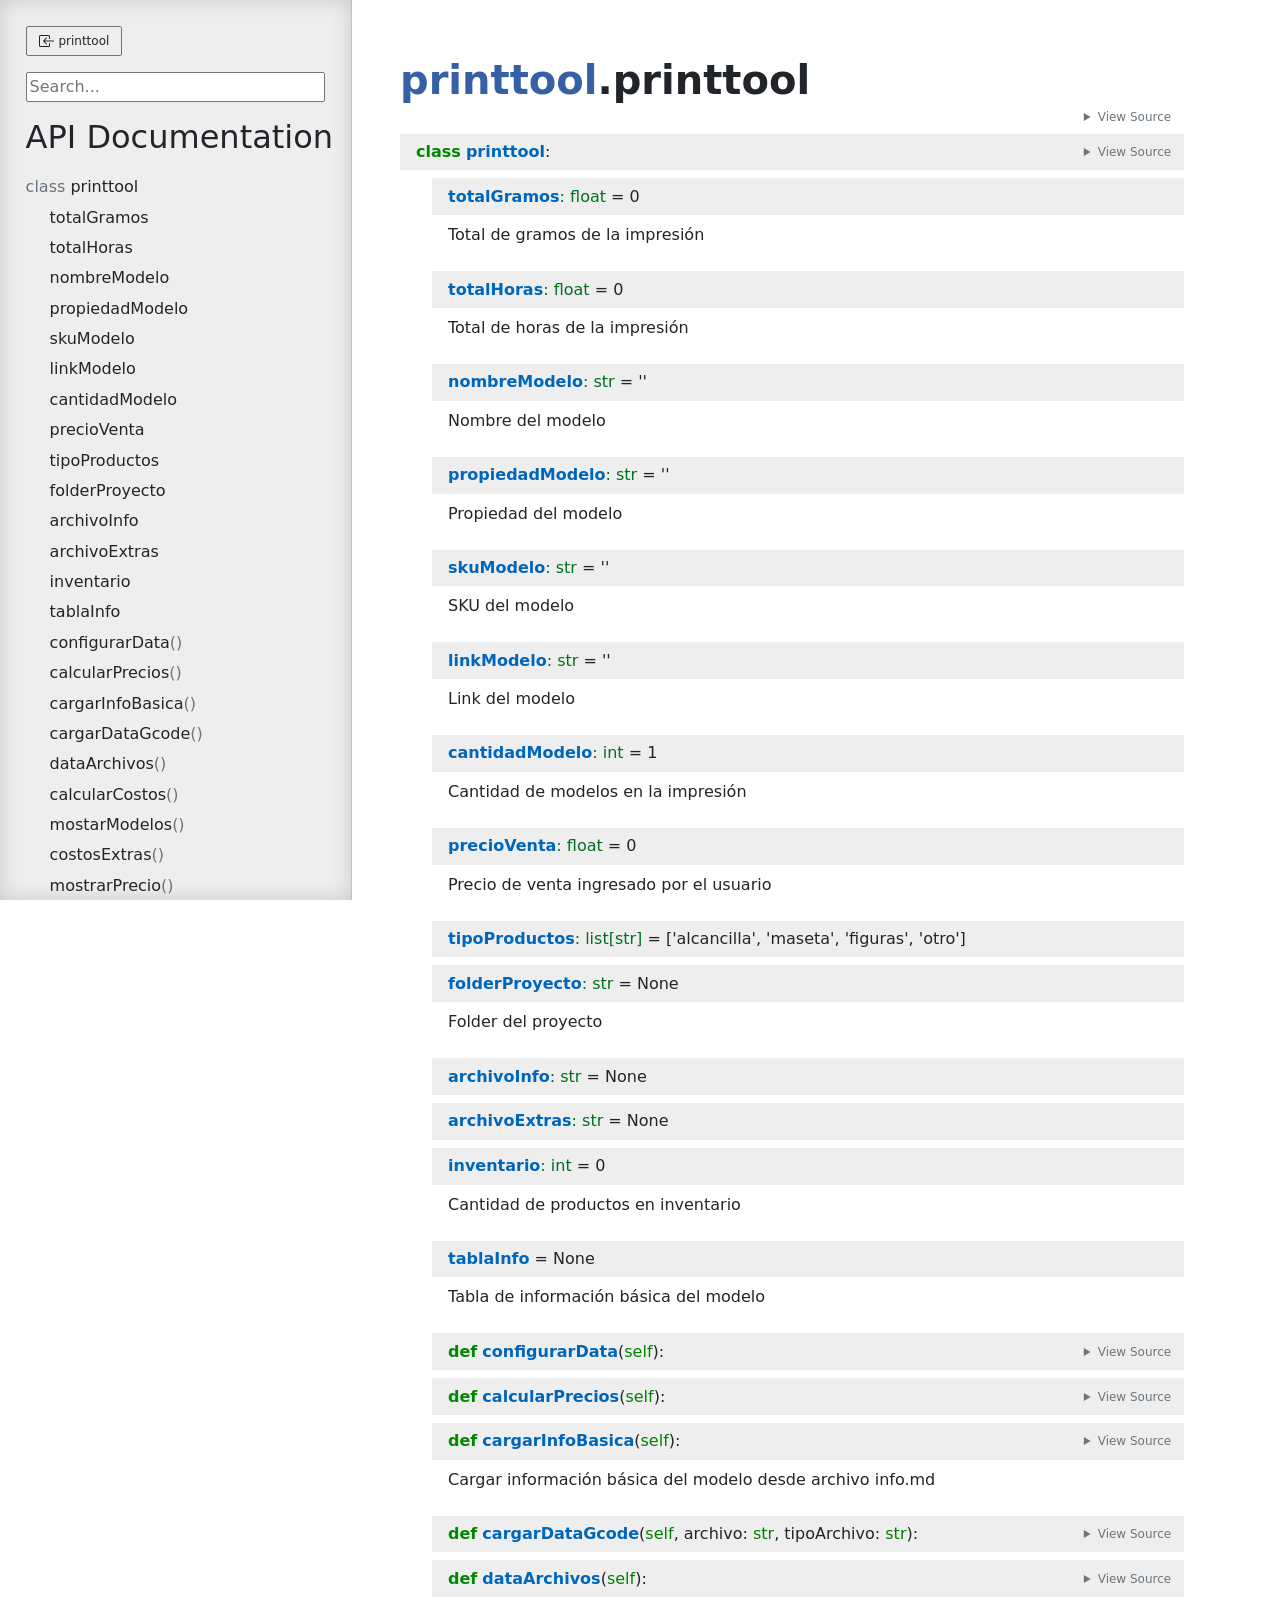
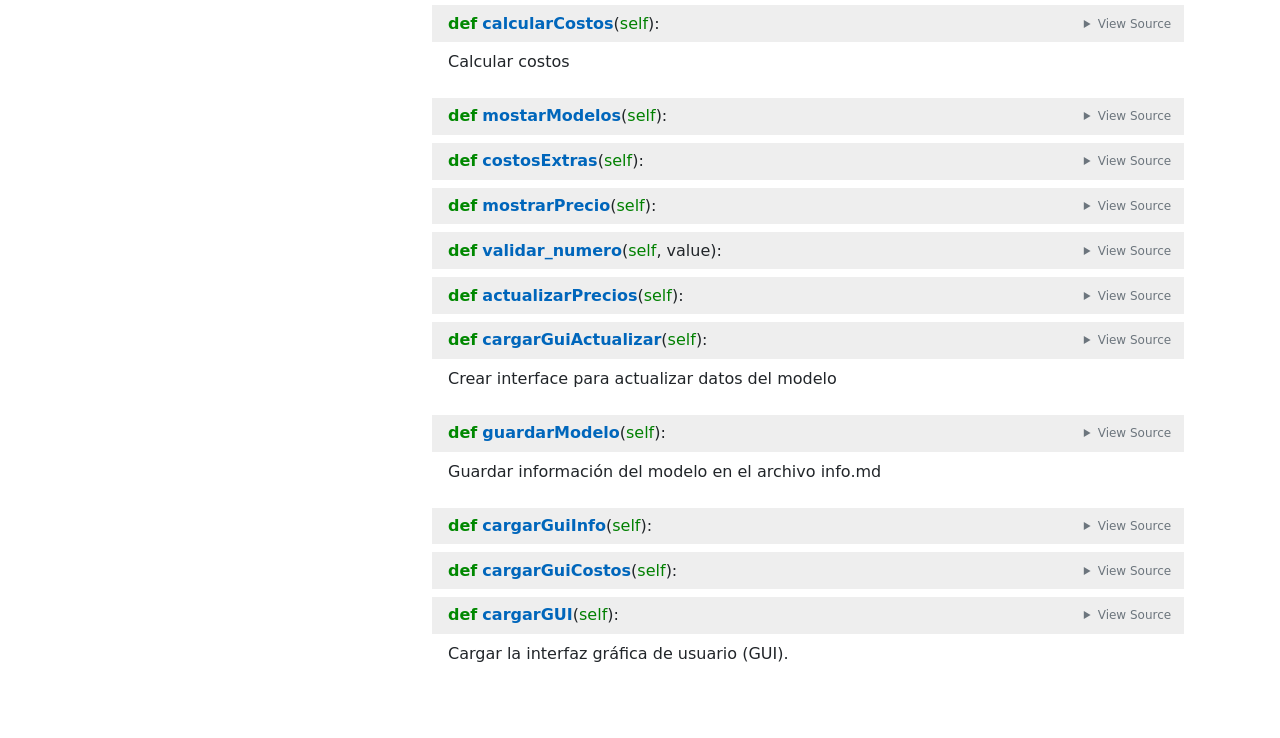
==== commit 9d39883a: "mejorar interface" ====
--- a/docs/printtool/printtool.html
+++ b/docs/printtool/printtool.html
@@ -100,7 +100,7 @@
                                 <a class="function" href="#printtool.costosExtras">costosExtras</a>
                         </li>
                         <li>
-                                <a class="function" href="#printtool.mostarPrecio">mostarPrecio</a>
+                                <a class="function" href="#printtool.mostrarPrecio">mostrarPrecio</a>
                         </li>
                         <li>
                                 <a class="function" href="#printtool.validar_numero">validar_numero</a>
@@ -109,10 +109,16 @@
                                 <a class="function" href="#printtool.actualizarPrecios">actualizarPrecios</a>
                         </li>
                         <li>
-                                <a class="function" href="#printtool.dataModelo">dataModelo</a>
+                                <a class="function" href="#printtool.cargarGuiActualizar">cargarGuiActualizar</a>
                         </li>
                         <li>
                                 <a class="function" href="#printtool.guardarModelo">guardarModelo</a>
+                        </li>
+                        <li>
+                                <a class="function" href="#printtool.cargarGuiInfo">cargarGuiInfo</a>
+                        </li>
+                        <li>
+                                <a class="function" href="#printtool.cargarGuiCostos">cargarGuiCostos</a>
                         </li>
                         <li>
                                 <a class="function" href="#printtool.cargarGUI">cargarGUI</a>
@@ -188,7 +194,7 @@
 </span><span id="L-45"><a href="#L-45"><span class="linenos"> 45</span></a>
 </span><span id="L-46"><a href="#L-46"><span class="linenos"> 46</span></a>    <span class="n">inventario</span><span class="p">:</span> <span class="nb">int</span> <span class="o">=</span> <span class="mi">0</span>
 </span><span id="L-47"><a href="#L-47"><span class="linenos"> 47</span></a>    <span class="s2">&quot;Cantidad de productos en inventario&quot;</span>
-</span><span id="L-48"><a href="#L-48"><span class="linenos"> 48</span></a>    
+</span><span id="L-48"><a href="#L-48"><span class="linenos"> 48</span></a>
 </span><span id="L-49"><a href="#L-49"><span class="linenos"> 49</span></a>    <span class="n">tablaInfo</span> <span class="o">=</span> <span class="kc">None</span>
 </span><span id="L-50"><a href="#L-50"><span class="linenos"> 50</span></a>    <span class="s2">&quot;Tabla de información básica del modelo&quot;</span>
 </span><span id="L-51"><a href="#L-51"><span class="linenos"> 51</span></a>
@@ -547,7 +553,7 @@
 </span><span id="L-404"><a href="#L-404"><span class="linenos">404</span></a>
 </span><span id="L-405"><a href="#L-405"><span class="linenos">405</span></a>        <span class="n">ui</span><span class="o">.</span><span class="n">table</span><span class="p">(</span><span class="n">columns</span><span class="o">=</span><span class="n">infoCostos</span><span class="p">,</span> <span class="n">rows</span><span class="o">=</span><span class="n">dataCostos</span><span class="p">,</span> <span class="n">row_key</span><span class="o">=</span><span class="s2">&quot;nombre&quot;</span><span class="p">)</span>
 </span><span id="L-406"><a href="#L-406"><span class="linenos">406</span></a>
-</span><span id="L-407"><a href="#L-407"><span class="linenos">407</span></a>    <span class="k">def</span><span class="w"> </span><span class="nf">mostarPrecio</span><span class="p">(</span><span class="bp">self</span><span class="p">):</span>
+</span><span id="L-407"><a href="#L-407"><span class="linenos">407</span></a>    <span class="k">def</span><span class="w"> </span><span class="nf">mostrarPrecio</span><span class="p">(</span><span class="bp">self</span><span class="p">):</span>
 </span><span id="L-408"><a href="#L-408"><span class="linenos">408</span></a>
 </span><span id="L-409"><a href="#L-409"><span class="linenos">409</span></a>        <span class="n">ui</span><span class="o">.</span><span class="n">label</span><span class="p">(</span><span class="s2">&quot;Costo Precio&quot;</span><span class="p">)</span>
 </span><span id="L-410"><a href="#L-410"><span class="linenos">410</span></a>        <span class="nb">print</span><span class="p">(</span><span class="s2">&quot;cargando precios&quot;</span><span class="p">)</span>
@@ -656,7 +662,7 @@
 </span><span id="L-513"><a href="#L-513"><span class="linenos">513</span></a>                <span class="n">valor</span><span class="p">[</span><span class="s2">&quot;final&quot;</span><span class="p">]</span> <span class="o">=</span> <span class="sa">f</span><span class="s2">&quot;$</span><span class="si">{</span><span class="n">ganancia</span><span class="si">:</span><span class="s2">.2f</span><span class="si">}</span><span class="s2">&quot;</span>
 </span><span id="L-514"><a href="#L-514"><span class="linenos">514</span></a>            <span class="k">if</span> <span class="n">valor</span><span class="p">[</span><span class="s2">&quot;nombre&quot;</span><span class="p">]</span> <span class="o">==</span> <span class="s2">&quot;Porcentaje de Ganancia&quot;</span><span class="p">:</span>
 </span><span id="L-515"><a href="#L-515"><span class="linenos">515</span></a>                <span class="n">valor</span><span class="p">[</span><span class="s2">&quot;final&quot;</span><span class="p">]</span> <span class="o">=</span> <span class="sa">f</span><span class="s2">&quot;</span><span class="si">{</span><span class="n">porcentajeGanancia</span><span class="si">:</span><span class="s2">.2f</span><span class="si">}</span><span class="s2"> %&quot;</span>
-</span><span id="L-516"><a href="#L-516"><span class="linenos">516</span></a>                
+</span><span id="L-516"><a href="#L-516"><span class="linenos">516</span></a>
 </span><span id="L-517"><a href="#L-517"><span class="linenos">517</span></a>        <span class="k">for</span> <span class="n">valor</span> <span class="ow">in</span> <span class="bp">self</span><span class="o">.</span><span class="n">tablaInfo</span><span class="o">.</span><span class="n">rows</span><span class="p">:</span>
 </span><span id="L-518"><a href="#L-518"><span class="linenos">518</span></a>            <span class="k">if</span> <span class="n">valor</span><span class="p">[</span><span class="s2">&quot;nombre&quot;</span><span class="p">]</span> <span class="o">==</span> <span class="s2">&quot;Precio&quot;</span><span class="p">:</span>
 </span><span id="L-519"><a href="#L-519"><span class="linenos">519</span></a>                <span class="n">valor</span><span class="p">[</span><span class="s2">&quot;valor&quot;</span><span class="p">]</span> <span class="o">=</span> <span class="sa">f</span><span class="s2">&quot;$</span><span class="si">{</span><span class="bp">self</span><span class="o">.</span><span class="n">precioVenta</span><span class="si">:</span><span class="s2">.2f</span><span class="si">}</span><span class="s2">&quot;</span>
@@ -664,148 +670,173 @@
 </span><span id="L-521"><a href="#L-521"><span class="linenos">521</span></a>        <span class="bp">self</span><span class="o">.</span><span class="n">tablaPrecio</span><span class="o">.</span><span class="n">update</span><span class="p">()</span>
 </span><span id="L-522"><a href="#L-522"><span class="linenos">522</span></a>        <span class="bp">self</span><span class="o">.</span><span class="n">tablaInfo</span><span class="o">.</span><span class="n">update</span><span class="p">()</span>
 </span><span id="L-523"><a href="#L-523"><span class="linenos">523</span></a>
-</span><span id="L-524"><a href="#L-524"><span class="linenos">524</span></a>    <span class="k">def</span><span class="w"> </span><span class="nf">dataModelo</span><span class="p">(</span><span class="bp">self</span><span class="p">):</span>
+</span><span id="L-524"><a href="#L-524"><span class="linenos">524</span></a>    <span class="k">def</span><span class="w"> </span><span class="nf">cargarGuiActualizar</span><span class="p">(</span><span class="bp">self</span><span class="p">):</span>
 </span><span id="L-525"><a href="#L-525"><span class="linenos">525</span></a>        <span class="s2">&quot;Crear interface para actualizar datos del modelo&quot;</span>
-</span><span id="L-526"><a href="#L-526"><span class="linenos">526</span></a>        <span class="n">ui</span><span class="o">.</span><span class="n">label</span><span class="p">(</span><span class="s2">&quot;Data del modelo&quot;</span><span class="p">)</span>
-</span><span id="L-527"><a href="#L-527"><span class="linenos">527</span></a>        
-</span><span id="L-528"><a href="#L-528"><span class="linenos">528</span></a>        <span class="bp">self</span><span class="o">.</span><span class="n">textoNombre</span> <span class="o">=</span> <span class="n">ui</span><span class="o">.</span><span class="n">input</span><span class="p">(</span><span class="n">label</span><span class="o">=</span><span class="s2">&quot;Nombre&quot;</span><span class="p">,</span> <span class="n">value</span><span class="o">=</span><span class="bp">self</span><span class="o">.</span><span class="n">nombreModelo</span><span class="p">)</span><span class="o">.</span><span class="n">classes</span><span class="p">(</span>
-</span><span id="L-529"><a href="#L-529"><span class="linenos">529</span></a>            <span class="s2">&quot;w-64&quot;</span>
-</span><span id="L-530"><a href="#L-530"><span class="linenos">530</span></a>        <span class="p">)</span>
-</span><span id="L-531"><a href="#L-531"><span class="linenos">531</span></a>        <span class="bp">self</span><span class="o">.</span><span class="n">textoPropiedad</span> <span class="o">=</span> <span class="n">ui</span><span class="o">.</span><span class="n">input</span><span class="p">(</span><span class="n">label</span><span class="o">=</span><span class="s2">&quot;Propiedad&quot;</span><span class="p">,</span> <span class="n">value</span><span class="o">=</span><span class="bp">self</span><span class="o">.</span><span class="n">propiedadModelo</span><span class="p">)</span><span class="o">.</span><span class="n">classes</span><span class="p">(</span><span class="s2">&quot;w-64&quot;</span><span class="p">)</span>
-</span><span id="L-532"><a href="#L-532"><span class="linenos">532</span></a>        
-</span><span id="L-533"><a href="#L-533"><span class="linenos">533</span></a>        <span class="bp">self</span><span class="o">.</span><span class="n">tipoImpresion</span> <span class="o">=</span> <span class="n">ui</span><span class="o">.</span><span class="n">select</span><span class="p">(</span><span class="bp">self</span><span class="o">.</span><span class="n">tipoProductos</span><span class="p">,</span> <span class="n">label</span><span class="o">=</span><span class="s2">&quot;tipo&quot;</span><span class="p">)</span><span class="o">.</span><span class="n">classes</span><span class="p">(</span><span class="s2">&quot;w-64&quot;</span><span class="p">)</span>
-</span><span id="L-534"><a href="#L-534"><span class="linenos">534</span></a>        <span class="bp">self</span><span class="o">.</span><span class="n">textoInventario</span> <span class="o">=</span> <span class="n">ui</span><span class="o">.</span><span class="n">input</span><span class="p">(</span>
-</span><span id="L-535"><a href="#L-535"><span class="linenos">535</span></a>            <span class="n">label</span><span class="o">=</span><span class="s2">&quot;Inventario&quot;</span><span class="p">,</span> <span class="n">value</span><span class="o">=</span><span class="bp">self</span><span class="o">.</span><span class="n">inventario</span><span class="p">,</span> <span class="n">validation</span><span class="o">=</span><span class="bp">self</span><span class="o">.</span><span class="n">validar_numero</span>
+</span><span id="L-526"><a href="#L-526"><span class="linenos">526</span></a>        
+</span><span id="L-527"><a href="#L-527"><span class="linenos">527</span></a>        <span class="n">ui</span><span class="o">.</span><span class="n">label</span><span class="p">(</span><span class="s2">&quot;Editar información&quot;</span><span class="p">)</span><span class="o">.</span><span class="n">classes</span><span class="p">(</span>
+</span><span id="L-528"><a href="#L-528"><span class="linenos">528</span></a>            <span class="s2">&quot;w-64&quot;</span>
+</span><span id="L-529"><a href="#L-529"><span class="linenos">529</span></a>        <span class="p">)</span>
+</span><span id="L-530"><a href="#L-530"><span class="linenos">530</span></a>
+</span><span id="L-531"><a href="#L-531"><span class="linenos">531</span></a>        <span class="bp">self</span><span class="o">.</span><span class="n">textoNombre</span> <span class="o">=</span> <span class="n">ui</span><span class="o">.</span><span class="n">input</span><span class="p">(</span><span class="n">label</span><span class="o">=</span><span class="s2">&quot;Nombre&quot;</span><span class="p">,</span> <span class="n">value</span><span class="o">=</span><span class="bp">self</span><span class="o">.</span><span class="n">nombreModelo</span><span class="p">)</span><span class="o">.</span><span class="n">classes</span><span class="p">(</span>
+</span><span id="L-532"><a href="#L-532"><span class="linenos">532</span></a>            <span class="s2">&quot;w-64&quot;</span>
+</span><span id="L-533"><a href="#L-533"><span class="linenos">533</span></a>        <span class="p">)</span>
+</span><span id="L-534"><a href="#L-534"><span class="linenos">534</span></a>        <span class="bp">self</span><span class="o">.</span><span class="n">textoPropiedad</span> <span class="o">=</span> <span class="n">ui</span><span class="o">.</span><span class="n">input</span><span class="p">(</span>
+</span><span id="L-535"><a href="#L-535"><span class="linenos">535</span></a>            <span class="n">label</span><span class="o">=</span><span class="s2">&quot;Propiedad&quot;</span><span class="p">,</span> <span class="n">value</span><span class="o">=</span><span class="bp">self</span><span class="o">.</span><span class="n">propiedadModelo</span>
 </span><span id="L-536"><a href="#L-536"><span class="linenos">536</span></a>        <span class="p">)</span><span class="o">.</span><span class="n">classes</span><span class="p">(</span><span class="s2">&quot;w-64&quot;</span><span class="p">)</span>
 </span><span id="L-537"><a href="#L-537"><span class="linenos">537</span></a>
-</span><span id="L-538"><a href="#L-538"><span class="linenos">538</span></a>        <span class="bp">self</span><span class="o">.</span><span class="n">textoSKU</span> <span class="o">=</span> <span class="n">ui</span><span class="o">.</span><span class="n">input</span><span class="p">(</span><span class="n">label</span><span class="o">=</span><span class="s2">&quot;SKU&quot;</span><span class="p">,</span> <span class="n">value</span><span class="o">=</span><span class="bp">self</span><span class="o">.</span><span class="n">skuModelo</span><span class="p">)</span><span class="o">.</span><span class="n">classes</span><span class="p">(</span><span class="s2">&quot;w-64&quot;</span><span class="p">)</span>
-</span><span id="L-539"><a href="#L-539"><span class="linenos">539</span></a>
-</span><span id="L-540"><a href="#L-540"><span class="linenos">540</span></a>        <span class="bp">self</span><span class="o">.</span><span class="n">textoCantidad</span> <span class="o">=</span> <span class="n">ui</span><span class="o">.</span><span class="n">input</span><span class="p">(</span>
-</span><span id="L-541"><a href="#L-541"><span class="linenos">541</span></a>            <span class="n">label</span><span class="o">=</span><span class="s2">&quot;Cantidad Impresion&quot;</span><span class="p">,</span> <span class="n">value</span><span class="o">=</span><span class="bp">self</span><span class="o">.</span><span class="n">cantidadModelo</span><span class="p">,</span> <span class="n">validation</span><span class="o">=</span><span class="bp">self</span><span class="o">.</span><span class="n">validar_numero</span>
-</span><span id="L-542"><a href="#L-542"><span class="linenos">542</span></a>        <span class="p">)</span><span class="o">.</span><span class="n">classes</span><span class="p">(</span><span class="s2">&quot;w-64&quot;</span><span class="p">)</span>
-</span><span id="L-543"><a href="#L-543"><span class="linenos">543</span></a>
-</span><span id="L-544"><a href="#L-544"><span class="linenos">544</span></a>        <span class="bp">self</span><span class="o">.</span><span class="n">textoLink</span> <span class="o">=</span> <span class="n">ui</span><span class="o">.</span><span class="n">input</span><span class="p">(</span><span class="n">value</span><span class="o">=</span><span class="bp">self</span><span class="o">.</span><span class="n">linkModelo</span><span class="p">,</span> <span class="n">label</span><span class="o">=</span><span class="s2">&quot;Link&quot;</span><span class="p">)</span><span class="o">.</span><span class="n">classes</span><span class="p">(</span><span class="s2">&quot;w-64&quot;</span><span class="p">)</span>
-</span><span id="L-545"><a href="#L-545"><span class="linenos">545</span></a>        
-</span><span id="L-546"><a href="#L-546"><span class="linenos">546</span></a>        <span class="n">ui</span><span class="o">.</span><span class="n">button</span><span class="p">(</span><span class="s2">&quot;Guardar&quot;</span><span class="p">,</span> <span class="n">on_click</span><span class="o">=</span><span class="bp">self</span><span class="o">.</span><span class="n">guardarModelo</span><span class="p">)</span><span class="o">.</span><span class="n">classes</span><span class="p">(</span><span class="s2">&quot;w-64&quot;</span><span class="p">)</span>
-</span><span id="L-547"><a href="#L-547"><span class="linenos">547</span></a>
-</span><span id="L-548"><a href="#L-548"><span class="linenos">548</span></a>    <span class="k">def</span><span class="w"> </span><span class="nf">guardarModelo</span><span class="p">(</span><span class="bp">self</span><span class="p">):</span>
-</span><span id="L-549"><a href="#L-549"><span class="linenos">549</span></a>        <span class="s2">&quot;Guardar información del modelo en el archivo info.md&quot;</span>
+</span><span id="L-538"><a href="#L-538"><span class="linenos">538</span></a>        <span class="bp">self</span><span class="o">.</span><span class="n">tipoImpresion</span> <span class="o">=</span> <span class="n">ui</span><span class="o">.</span><span class="n">select</span><span class="p">(</span><span class="bp">self</span><span class="o">.</span><span class="n">tipoProductos</span><span class="p">,</span> <span class="n">label</span><span class="o">=</span><span class="s2">&quot;tipo&quot;</span><span class="p">)</span><span class="o">.</span><span class="n">classes</span><span class="p">(</span><span class="s2">&quot;w-64&quot;</span><span class="p">)</span>
+</span><span id="L-539"><a href="#L-539"><span class="linenos">539</span></a>        <span class="bp">self</span><span class="o">.</span><span class="n">textoInventario</span> <span class="o">=</span> <span class="n">ui</span><span class="o">.</span><span class="n">input</span><span class="p">(</span>
+</span><span id="L-540"><a href="#L-540"><span class="linenos">540</span></a>            <span class="n">label</span><span class="o">=</span><span class="s2">&quot;Inventario&quot;</span><span class="p">,</span> <span class="n">value</span><span class="o">=</span><span class="bp">self</span><span class="o">.</span><span class="n">inventario</span><span class="p">,</span> <span class="n">validation</span><span class="o">=</span><span class="bp">self</span><span class="o">.</span><span class="n">validar_numero</span>
+</span><span id="L-541"><a href="#L-541"><span class="linenos">541</span></a>        <span class="p">)</span><span class="o">.</span><span class="n">classes</span><span class="p">(</span><span class="s2">&quot;w-64&quot;</span><span class="p">)</span>
+</span><span id="L-542"><a href="#L-542"><span class="linenos">542</span></a>
+</span><span id="L-543"><a href="#L-543"><span class="linenos">543</span></a>        <span class="bp">self</span><span class="o">.</span><span class="n">textoSKU</span> <span class="o">=</span> <span class="n">ui</span><span class="o">.</span><span class="n">input</span><span class="p">(</span><span class="n">label</span><span class="o">=</span><span class="s2">&quot;SKU&quot;</span><span class="p">,</span> <span class="n">value</span><span class="o">=</span><span class="bp">self</span><span class="o">.</span><span class="n">skuModelo</span><span class="p">)</span><span class="o">.</span><span class="n">classes</span><span class="p">(</span><span class="s2">&quot;w-64&quot;</span><span class="p">)</span>
+</span><span id="L-544"><a href="#L-544"><span class="linenos">544</span></a>
+</span><span id="L-545"><a href="#L-545"><span class="linenos">545</span></a>        <span class="bp">self</span><span class="o">.</span><span class="n">textoCantidad</span> <span class="o">=</span> <span class="n">ui</span><span class="o">.</span><span class="n">input</span><span class="p">(</span>
+</span><span id="L-546"><a href="#L-546"><span class="linenos">546</span></a>            <span class="n">label</span><span class="o">=</span><span class="s2">&quot;Cantidad Impresion&quot;</span><span class="p">,</span>
+</span><span id="L-547"><a href="#L-547"><span class="linenos">547</span></a>            <span class="n">value</span><span class="o">=</span><span class="bp">self</span><span class="o">.</span><span class="n">cantidadModelo</span><span class="p">,</span>
+</span><span id="L-548"><a href="#L-548"><span class="linenos">548</span></a>            <span class="n">validation</span><span class="o">=</span><span class="bp">self</span><span class="o">.</span><span class="n">validar_numero</span><span class="p">,</span>
+</span><span id="L-549"><a href="#L-549"><span class="linenos">549</span></a>        <span class="p">)</span><span class="o">.</span><span class="n">classes</span><span class="p">(</span><span class="s2">&quot;w-64&quot;</span><span class="p">)</span>
 </span><span id="L-550"><a href="#L-550"><span class="linenos">550</span></a>
-</span><span id="L-551"><a href="#L-551"><span class="linenos">551</span></a>        <span class="c1"># Obtener valores de los campos</span>
-</span><span id="L-552"><a href="#L-552"><span class="linenos">552</span></a>        <span class="bp">self</span><span class="o">.</span><span class="n">nombreModelo</span> <span class="o">=</span> <span class="bp">self</span><span class="o">.</span><span class="n">textoNombre</span><span class="o">.</span><span class="n">value</span>
-</span><span id="L-553"><a href="#L-553"><span class="linenos">553</span></a>        <span class="bp">self</span><span class="o">.</span><span class="n">inventario</span> <span class="o">=</span> <span class="nb">int</span><span class="p">(</span><span class="bp">self</span><span class="o">.</span><span class="n">textoInventario</span><span class="o">.</span><span class="n">value</span><span class="p">)</span>
-</span><span id="L-554"><a href="#L-554"><span class="linenos">554</span></a>        <span class="bp">self</span><span class="o">.</span><span class="n">cantidadModelo</span> <span class="o">=</span> <span class="nb">int</span><span class="p">(</span><span class="bp">self</span><span class="o">.</span><span class="n">textoCantidad</span><span class="o">.</span><span class="n">value</span><span class="p">)</span>
-</span><span id="L-555"><a href="#L-555"><span class="linenos">555</span></a>        <span class="bp">self</span><span class="o">.</span><span class="n">linkModelo</span> <span class="o">=</span> <span class="bp">self</span><span class="o">.</span><span class="n">textoLink</span><span class="o">.</span><span class="n">value</span>
-</span><span id="L-556"><a href="#L-556"><span class="linenos">556</span></a>        <span class="bp">self</span><span class="o">.</span><span class="n">skuModelo</span> <span class="o">=</span> <span class="bp">self</span><span class="o">.</span><span class="n">textoSKU</span><span class="o">.</span><span class="n">value</span>
-</span><span id="L-557"><a href="#L-557"><span class="linenos">557</span></a>        <span class="bp">self</span><span class="o">.</span><span class="n">propiedadModelo</span> <span class="o">=</span> <span class="bp">self</span><span class="o">.</span><span class="n">textoPropiedad</span><span class="o">.</span><span class="n">value</span>
-</span><span id="L-558"><a href="#L-558"><span class="linenos">558</span></a>        
-</span><span id="L-559"><a href="#L-559"><span class="linenos">559</span></a>        <span class="n">ui</span><span class="o">.</span><span class="n">notify</span><span class="p">(</span><span class="sa">f</span><span class="s2">&quot;Salvando Información&quot;</span><span class="p">)</span>
-</span><span id="L-560"><a href="#L-560"><span class="linenos">560</span></a>
-</span><span id="L-561"><a href="#L-561"><span class="linenos">561</span></a>        <span class="n">SalvarValor</span><span class="p">(</span><span class="bp">self</span><span class="o">.</span><span class="n">archivoInfo</span><span class="p">,</span> <span class="s2">&quot;nombre&quot;</span><span class="p">,</span> <span class="bp">self</span><span class="o">.</span><span class="n">nombreModelo</span><span class="p">,</span> <span class="n">local</span><span class="o">=</span><span class="kc">False</span><span class="p">)</span>
-</span><span id="L-562"><a href="#L-562"><span class="linenos">562</span></a>        <span class="n">SalvarValor</span><span class="p">(</span>
-</span><span id="L-563"><a href="#L-563"><span class="linenos">563</span></a>            <span class="bp">self</span><span class="o">.</span><span class="n">archivoInfo</span><span class="p">,</span>
-</span><span id="L-564"><a href="#L-564"><span class="linenos">564</span></a>            <span class="s2">&quot;cantidad&quot;</span><span class="p">,</span>
-</span><span id="L-565"><a href="#L-565"><span class="linenos">565</span></a>            <span class="bp">self</span><span class="o">.</span><span class="n">cantidadModelo</span><span class="p">,</span>
-</span><span id="L-566"><a href="#L-566"><span class="linenos">566</span></a>            <span class="n">local</span><span class="o">=</span><span class="kc">False</span><span class="p">,</span>
-</span><span id="L-567"><a href="#L-567"><span class="linenos">567</span></a>        <span class="p">)</span>
-</span><span id="L-568"><a href="#L-568"><span class="linenos">568</span></a>        <span class="n">SalvarValor</span><span class="p">(</span><span class="bp">self</span><span class="o">.</span><span class="n">archivoInfo</span><span class="p">,</span> <span class="s2">&quot;link&quot;</span><span class="p">,</span> <span class="bp">self</span><span class="o">.</span><span class="n">linkModelo</span><span class="p">,</span> <span class="n">local</span><span class="o">=</span><span class="kc">False</span><span class="p">)</span>
-</span><span id="L-569"><a href="#L-569"><span class="linenos">569</span></a>        <span class="n">SalvarValor</span><span class="p">(</span><span class="bp">self</span><span class="o">.</span><span class="n">archivoInfo</span><span class="p">,</span> <span class="s2">&quot;inventario&quot;</span><span class="p">,</span> <span class="bp">self</span><span class="o">.</span><span class="n">inventario</span><span class="p">,</span> <span class="n">local</span><span class="o">=</span><span class="kc">False</span><span class="p">)</span>
-</span><span id="L-570"><a href="#L-570"><span class="linenos">570</span></a>        <span class="n">SalvarValor</span><span class="p">(</span><span class="bp">self</span><span class="o">.</span><span class="n">archivoInfo</span><span class="p">,</span> <span class="s2">&quot;propiedad&quot;</span><span class="p">,</span> <span class="bp">self</span><span class="o">.</span><span class="n">propiedadModelo</span><span class="p">,</span> <span class="n">local</span><span class="o">=</span><span class="kc">False</span><span class="p">)</span>
-</span><span id="L-571"><a href="#L-571"><span class="linenos">571</span></a>        <span class="n">SalvarValor</span><span class="p">(</span><span class="bp">self</span><span class="o">.</span><span class="n">archivoInfo</span><span class="p">,</span> <span class="s2">&quot;sku&quot;</span><span class="p">,</span> <span class="bp">self</span><span class="o">.</span><span class="n">skuModelo</span><span class="p">,</span> <span class="n">local</span><span class="o">=</span><span class="kc">False</span><span class="p">)</span>
-</span><span id="L-572"><a href="#L-572"><span class="linenos">572</span></a>
-</span><span id="L-573"><a href="#L-573"><span class="linenos">573</span></a>        <span class="k">for</span> <span class="n">file</span> <span class="ow">in</span> <span class="bp">self</span><span class="o">.</span><span class="n">tablaInfo</span><span class="o">.</span><span class="n">rows</span><span class="p">:</span>
-</span><span id="L-574"><a href="#L-574"><span class="linenos">574</span></a>            <span class="k">if</span> <span class="n">file</span><span class="p">[</span><span class="s2">&quot;nombre&quot;</span><span class="p">]</span> <span class="o">==</span> <span class="s2">&quot;Nombre&quot;</span><span class="p">:</span>
-</span><span id="L-575"><a href="#L-575"><span class="linenos">575</span></a>                <span class="n">file</span><span class="p">[</span><span class="s2">&quot;valor&quot;</span><span class="p">]</span> <span class="o">=</span> <span class="sa">f</span><span class="s2">&quot;</span><span class="si">{</span><span class="bp">self</span><span class="o">.</span><span class="n">nombreModelo</span><span class="si">}</span><span class="s2">&quot;</span>
-</span><span id="L-576"><a href="#L-576"><span class="linenos">576</span></a>            <span class="k">elif</span> <span class="n">file</span><span class="p">[</span><span class="s2">&quot;nombre&quot;</span><span class="p">]</span> <span class="o">==</span> <span class="s2">&quot;Cantidad&quot;</span><span class="p">:</span>
-</span><span id="L-577"><a href="#L-577"><span class="linenos">577</span></a>                <span class="n">file</span><span class="p">[</span><span class="s2">&quot;valor&quot;</span><span class="p">]</span> <span class="o">=</span> <span class="sa">f</span><span class="s2">&quot;</span><span class="si">{</span><span class="bp">self</span><span class="o">.</span><span class="n">cantidadModelo</span><span class="si">}</span><span class="s2">&quot;</span>
-</span><span id="L-578"><a href="#L-578"><span class="linenos">578</span></a>            <span class="k">elif</span> <span class="n">file</span><span class="p">[</span><span class="s2">&quot;nombre&quot;</span><span class="p">]</span> <span class="o">==</span> <span class="s2">&quot;Inventario&quot;</span><span class="p">:</span>
-</span><span id="L-579"><a href="#L-579"><span class="linenos">579</span></a>                <span class="n">file</span><span class="p">[</span><span class="s2">&quot;valor&quot;</span><span class="p">]</span> <span class="o">=</span> <span class="sa">f</span><span class="s2">&quot;</span><span class="si">{</span><span class="bp">self</span><span class="o">.</span><span class="n">inventario</span><span class="si">}</span><span class="s2">&quot;</span>
-</span><span id="L-580"><a href="#L-580"><span class="linenos">580</span></a>            <span class="k">elif</span> <span class="n">file</span><span class="p">[</span><span class="s2">&quot;nombre&quot;</span><span class="p">]</span> <span class="o">==</span> <span class="s2">&quot;Propiedad&quot;</span><span class="p">:</span>
-</span><span id="L-581"><a href="#L-581"><span class="linenos">581</span></a>                <span class="n">file</span><span class="p">[</span><span class="s2">&quot;valor&quot;</span><span class="p">]</span> <span class="o">=</span> <span class="sa">f</span><span class="s2">&quot;</span><span class="si">{</span><span class="bp">self</span><span class="o">.</span><span class="n">propiedadModelo</span><span class="si">}</span><span class="s2">&quot;</span>
-</span><span id="L-582"><a href="#L-582"><span class="linenos">582</span></a>            <span class="k">elif</span> <span class="n">file</span><span class="p">[</span><span class="s2">&quot;nombre&quot;</span><span class="p">]</span> <span class="o">==</span> <span class="s2">&quot;SKU&quot;</span><span class="p">:</span>
-</span><span id="L-583"><a href="#L-583"><span class="linenos">583</span></a>                <span class="n">file</span><span class="p">[</span><span class="s2">&quot;valor&quot;</span><span class="p">]</span> <span class="o">=</span> <span class="sa">f</span><span class="s2">&quot;</span><span class="si">{</span><span class="bp">self</span><span class="o">.</span><span class="n">skuModelo</span><span class="si">}</span><span class="s2">&quot;</span>
-</span><span id="L-584"><a href="#L-584"><span class="linenos">584</span></a>
-</span><span id="L-585"><a href="#L-585"><span class="linenos">585</span></a>        <span class="bp">self</span><span class="o">.</span><span class="n">tablaInfo</span><span class="o">.</span><span class="n">update</span><span class="p">()</span>
-</span><span id="L-586"><a href="#L-586"><span class="linenos">586</span></a>
-</span><span id="L-587"><a href="#L-587"><span class="linenos">587</span></a>    <span class="k">def</span><span class="w"> </span><span class="nf">cargarGUI</span><span class="p">(</span><span class="bp">self</span><span class="p">):</span>
-</span><span id="L-588"><a href="#L-588"><span class="linenos">588</span></a>        <span class="nb">print</span><span class="p">(</span><span class="s2">&quot;Cargando GUI&quot;</span><span class="p">)</span>
+</span><span id="L-551"><a href="#L-551"><span class="linenos">551</span></a>        <span class="bp">self</span><span class="o">.</span><span class="n">textoLink</span> <span class="o">=</span> <span class="n">ui</span><span class="o">.</span><span class="n">input</span><span class="p">(</span><span class="n">value</span><span class="o">=</span><span class="bp">self</span><span class="o">.</span><span class="n">linkModelo</span><span class="p">,</span> <span class="n">label</span><span class="o">=</span><span class="s2">&quot;Link&quot;</span><span class="p">)</span><span class="o">.</span><span class="n">classes</span><span class="p">(</span><span class="s2">&quot;w-64&quot;</span><span class="p">)</span>
+</span><span id="L-552"><a href="#L-552"><span class="linenos">552</span></a>
+</span><span id="L-553"><a href="#L-553"><span class="linenos">553</span></a>        <span class="n">ui</span><span class="o">.</span><span class="n">button</span><span class="p">(</span><span class="s2">&quot;Guardar&quot;</span><span class="p">,</span> <span class="n">on_click</span><span class="o">=</span><span class="bp">self</span><span class="o">.</span><span class="n">guardarModelo</span><span class="p">)</span><span class="o">.</span><span class="n">classes</span><span class="p">(</span><span class="s2">&quot;w-64&quot;</span><span class="p">)</span>
+</span><span id="L-554"><a href="#L-554"><span class="linenos">554</span></a>
+</span><span id="L-555"><a href="#L-555"><span class="linenos">555</span></a>    <span class="k">def</span><span class="w"> </span><span class="nf">guardarModelo</span><span class="p">(</span><span class="bp">self</span><span class="p">):</span>
+</span><span id="L-556"><a href="#L-556"><span class="linenos">556</span></a>        <span class="s2">&quot;Guardar información del modelo en el archivo info.md&quot;</span>
+</span><span id="L-557"><a href="#L-557"><span class="linenos">557</span></a>
+</span><span id="L-558"><a href="#L-558"><span class="linenos">558</span></a>        <span class="c1"># Obtener valores de los campos</span>
+</span><span id="L-559"><a href="#L-559"><span class="linenos">559</span></a>        <span class="bp">self</span><span class="o">.</span><span class="n">nombreModelo</span> <span class="o">=</span> <span class="bp">self</span><span class="o">.</span><span class="n">textoNombre</span><span class="o">.</span><span class="n">value</span>
+</span><span id="L-560"><a href="#L-560"><span class="linenos">560</span></a>        <span class="bp">self</span><span class="o">.</span><span class="n">inventario</span> <span class="o">=</span> <span class="nb">int</span><span class="p">(</span><span class="bp">self</span><span class="o">.</span><span class="n">textoInventario</span><span class="o">.</span><span class="n">value</span><span class="p">)</span>
+</span><span id="L-561"><a href="#L-561"><span class="linenos">561</span></a>        <span class="bp">self</span><span class="o">.</span><span class="n">cantidadModelo</span> <span class="o">=</span> <span class="nb">int</span><span class="p">(</span><span class="bp">self</span><span class="o">.</span><span class="n">textoCantidad</span><span class="o">.</span><span class="n">value</span><span class="p">)</span>
+</span><span id="L-562"><a href="#L-562"><span class="linenos">562</span></a>        <span class="bp">self</span><span class="o">.</span><span class="n">linkModelo</span> <span class="o">=</span> <span class="bp">self</span><span class="o">.</span><span class="n">textoLink</span><span class="o">.</span><span class="n">value</span>
+</span><span id="L-563"><a href="#L-563"><span class="linenos">563</span></a>        <span class="bp">self</span><span class="o">.</span><span class="n">skuModelo</span> <span class="o">=</span> <span class="bp">self</span><span class="o">.</span><span class="n">textoSKU</span><span class="o">.</span><span class="n">value</span>
+</span><span id="L-564"><a href="#L-564"><span class="linenos">564</span></a>        <span class="bp">self</span><span class="o">.</span><span class="n">propiedadModelo</span> <span class="o">=</span> <span class="bp">self</span><span class="o">.</span><span class="n">textoPropiedad</span><span class="o">.</span><span class="n">value</span>
+</span><span id="L-565"><a href="#L-565"><span class="linenos">565</span></a>
+</span><span id="L-566"><a href="#L-566"><span class="linenos">566</span></a>        <span class="n">SalvarValor</span><span class="p">(</span><span class="bp">self</span><span class="o">.</span><span class="n">archivoInfo</span><span class="p">,</span> <span class="s2">&quot;nombre&quot;</span><span class="p">,</span> <span class="bp">self</span><span class="o">.</span><span class="n">nombreModelo</span><span class="p">,</span> <span class="n">local</span><span class="o">=</span><span class="kc">False</span><span class="p">)</span>
+</span><span id="L-567"><a href="#L-567"><span class="linenos">567</span></a>        <span class="n">SalvarValor</span><span class="p">(</span>
+</span><span id="L-568"><a href="#L-568"><span class="linenos">568</span></a>            <span class="bp">self</span><span class="o">.</span><span class="n">archivoInfo</span><span class="p">,</span>
+</span><span id="L-569"><a href="#L-569"><span class="linenos">569</span></a>            <span class="s2">&quot;cantidad&quot;</span><span class="p">,</span>
+</span><span id="L-570"><a href="#L-570"><span class="linenos">570</span></a>            <span class="bp">self</span><span class="o">.</span><span class="n">cantidadModelo</span><span class="p">,</span>
+</span><span id="L-571"><a href="#L-571"><span class="linenos">571</span></a>            <span class="n">local</span><span class="o">=</span><span class="kc">False</span><span class="p">,</span>
+</span><span id="L-572"><a href="#L-572"><span class="linenos">572</span></a>        <span class="p">)</span>
+</span><span id="L-573"><a href="#L-573"><span class="linenos">573</span></a>        <span class="n">SalvarValor</span><span class="p">(</span><span class="bp">self</span><span class="o">.</span><span class="n">archivoInfo</span><span class="p">,</span> <span class="s2">&quot;link&quot;</span><span class="p">,</span> <span class="bp">self</span><span class="o">.</span><span class="n">linkModelo</span><span class="p">,</span> <span class="n">local</span><span class="o">=</span><span class="kc">False</span><span class="p">)</span>
+</span><span id="L-574"><a href="#L-574"><span class="linenos">574</span></a>        <span class="n">SalvarValor</span><span class="p">(</span><span class="bp">self</span><span class="o">.</span><span class="n">archivoInfo</span><span class="p">,</span> <span class="s2">&quot;inventario&quot;</span><span class="p">,</span> <span class="bp">self</span><span class="o">.</span><span class="n">inventario</span><span class="p">,</span> <span class="n">local</span><span class="o">=</span><span class="kc">False</span><span class="p">)</span>
+</span><span id="L-575"><a href="#L-575"><span class="linenos">575</span></a>        <span class="n">SalvarValor</span><span class="p">(</span><span class="bp">self</span><span class="o">.</span><span class="n">archivoInfo</span><span class="p">,</span> <span class="s2">&quot;propiedad&quot;</span><span class="p">,</span> <span class="bp">self</span><span class="o">.</span><span class="n">propiedadModelo</span><span class="p">,</span> <span class="n">local</span><span class="o">=</span><span class="kc">False</span><span class="p">)</span>
+</span><span id="L-576"><a href="#L-576"><span class="linenos">576</span></a>        <span class="n">SalvarValor</span><span class="p">(</span><span class="bp">self</span><span class="o">.</span><span class="n">archivoInfo</span><span class="p">,</span> <span class="s2">&quot;sku&quot;</span><span class="p">,</span> <span class="bp">self</span><span class="o">.</span><span class="n">skuModelo</span><span class="p">,</span> <span class="n">local</span><span class="o">=</span><span class="kc">False</span><span class="p">)</span>
+</span><span id="L-577"><a href="#L-577"><span class="linenos">577</span></a>
+</span><span id="L-578"><a href="#L-578"><span class="linenos">578</span></a>        <span class="k">for</span> <span class="n">file</span> <span class="ow">in</span> <span class="bp">self</span><span class="o">.</span><span class="n">tablaInfo</span><span class="o">.</span><span class="n">rows</span><span class="p">:</span>
+</span><span id="L-579"><a href="#L-579"><span class="linenos">579</span></a>            <span class="k">if</span> <span class="n">file</span><span class="p">[</span><span class="s2">&quot;nombre&quot;</span><span class="p">]</span> <span class="o">==</span> <span class="s2">&quot;Nombre&quot;</span><span class="p">:</span>
+</span><span id="L-580"><a href="#L-580"><span class="linenos">580</span></a>                <span class="n">file</span><span class="p">[</span><span class="s2">&quot;valor&quot;</span><span class="p">]</span> <span class="o">=</span> <span class="sa">f</span><span class="s2">&quot;</span><span class="si">{</span><span class="bp">self</span><span class="o">.</span><span class="n">nombreModelo</span><span class="si">}</span><span class="s2">&quot;</span>
+</span><span id="L-581"><a href="#L-581"><span class="linenos">581</span></a>            <span class="k">elif</span> <span class="n">file</span><span class="p">[</span><span class="s2">&quot;nombre&quot;</span><span class="p">]</span> <span class="o">==</span> <span class="s2">&quot;Cantidad&quot;</span><span class="p">:</span>
+</span><span id="L-582"><a href="#L-582"><span class="linenos">582</span></a>                <span class="n">file</span><span class="p">[</span><span class="s2">&quot;valor&quot;</span><span class="p">]</span> <span class="o">=</span> <span class="sa">f</span><span class="s2">&quot;</span><span class="si">{</span><span class="bp">self</span><span class="o">.</span><span class="n">cantidadModelo</span><span class="si">}</span><span class="s2">&quot;</span>
+</span><span id="L-583"><a href="#L-583"><span class="linenos">583</span></a>            <span class="k">elif</span> <span class="n">file</span><span class="p">[</span><span class="s2">&quot;nombre&quot;</span><span class="p">]</span> <span class="o">==</span> <span class="s2">&quot;Inventario&quot;</span><span class="p">:</span>
+</span><span id="L-584"><a href="#L-584"><span class="linenos">584</span></a>                <span class="n">file</span><span class="p">[</span><span class="s2">&quot;valor&quot;</span><span class="p">]</span> <span class="o">=</span> <span class="sa">f</span><span class="s2">&quot;</span><span class="si">{</span><span class="bp">self</span><span class="o">.</span><span class="n">inventario</span><span class="si">}</span><span class="s2">&quot;</span>
+</span><span id="L-585"><a href="#L-585"><span class="linenos">585</span></a>            <span class="k">elif</span> <span class="n">file</span><span class="p">[</span><span class="s2">&quot;nombre&quot;</span><span class="p">]</span> <span class="o">==</span> <span class="s2">&quot;Propiedad&quot;</span><span class="p">:</span>
+</span><span id="L-586"><a href="#L-586"><span class="linenos">586</span></a>                <span class="n">file</span><span class="p">[</span><span class="s2">&quot;valor&quot;</span><span class="p">]</span> <span class="o">=</span> <span class="sa">f</span><span class="s2">&quot;</span><span class="si">{</span><span class="bp">self</span><span class="o">.</span><span class="n">propiedadModelo</span><span class="si">}</span><span class="s2">&quot;</span>
+</span><span id="L-587"><a href="#L-587"><span class="linenos">587</span></a>            <span class="k">elif</span> <span class="n">file</span><span class="p">[</span><span class="s2">&quot;nombre&quot;</span><span class="p">]</span> <span class="o">==</span> <span class="s2">&quot;SKU&quot;</span><span class="p">:</span>
+</span><span id="L-588"><a href="#L-588"><span class="linenos">588</span></a>                <span class="n">file</span><span class="p">[</span><span class="s2">&quot;valor&quot;</span><span class="p">]</span> <span class="o">=</span> <span class="sa">f</span><span class="s2">&quot;</span><span class="si">{</span><span class="bp">self</span><span class="o">.</span><span class="n">skuModelo</span><span class="si">}</span><span class="s2">&quot;</span>
 </span><span id="L-589"><a href="#L-589"><span class="linenos">589</span></a>
-</span><span id="L-590"><a href="#L-590"><span class="linenos">590</span></a>        <span class="k">with</span> <span class="n">ui</span><span class="o">.</span><span class="n">tabs</span><span class="p">()</span><span class="o">.</span><span class="n">classes</span><span class="p">(</span><span class="s2">&quot;w-full bg-teal-700 text-white&quot;</span><span class="p">)</span><span class="o">.</span><span class="n">style</span><span class="p">(</span>
-</span><span id="L-591"><a href="#L-591"><span class="linenos">591</span></a>            <span class="s2">&quot;padding: 0px&quot;</span>
-</span><span id="L-592"><a href="#L-592"><span class="linenos">592</span></a>        <span class="p">)</span> <span class="k">as</span> <span class="n">tabs</span><span class="p">:</span>
-</span><span id="L-593"><a href="#L-593"><span class="linenos">593</span></a>            <span class="n">info</span> <span class="o">=</span> <span class="n">ui</span><span class="o">.</span><span class="n">tab</span><span class="p">(</span><span class="s2">&quot;info&quot;</span><span class="p">,</span> <span class="n">icon</span><span class="o">=</span><span class="s2">&quot;home&quot;</span><span class="p">)</span>
-</span><span id="L-594"><a href="#L-594"><span class="linenos">594</span></a>            <span class="n">costo</span> <span class="o">=</span> <span class="n">ui</span><span class="o">.</span><span class="n">tab</span><span class="p">(</span><span class="s2">&quot;Costos&quot;</span><span class="p">,</span> <span class="n">icon</span><span class="o">=</span><span class="s2">&quot;view_in_ar&quot;</span><span class="p">)</span>
-</span><span id="L-595"><a href="#L-595"><span class="linenos">595</span></a>            <span class="n">precio</span> <span class="o">=</span> <span class="n">ui</span><span class="o">.</span><span class="n">tab</span><span class="p">(</span><span class="s2">&quot;Precio&quot;</span><span class="p">,</span> <span class="n">icon</span><span class="o">=</span><span class="s2">&quot;paid&quot;</span><span class="p">)</span>
-</span><span id="L-596"><a href="#L-596"><span class="linenos">596</span></a>            <span class="n">data</span> <span class="o">=</span> <span class="n">ui</span><span class="o">.</span><span class="n">tab</span><span class="p">(</span><span class="s2">&quot;Modelo&quot;</span><span class="p">,</span> <span class="n">icon</span><span class="o">=</span><span class="s2">&quot;assignment&quot;</span><span class="p">)</span>
-</span><span id="L-597"><a href="#L-597"><span class="linenos">597</span></a>
-</span><span id="L-598"><a href="#L-598"><span class="linenos">598</span></a>        <span class="k">with</span> <span class="n">ui</span><span class="o">.</span><span class="n">tab_panels</span><span class="p">(</span><span class="n">tabs</span><span class="p">,</span> <span class="n">value</span><span class="o">=</span><span class="n">info</span><span class="p">)</span><span class="o">.</span><span class="n">classes</span><span class="p">(</span><span class="s2">&quot;w-full&quot;</span><span class="p">):</span>
-</span><span id="L-599"><a href="#L-599"><span class="linenos">599</span></a>            <span class="k">with</span> <span class="n">ui</span><span class="o">.</span><span class="n">tab_panel</span><span class="p">(</span><span class="n">info</span><span class="p">):</span>
-</span><span id="L-600"><a href="#L-600"><span class="linenos">600</span></a>                <span class="n">infoBásica</span> <span class="o">=</span> <span class="p">[</span>
-</span><span id="L-601"><a href="#L-601"><span class="linenos">601</span></a>                    <span class="p">{</span>
-</span><span id="L-602"><a href="#L-602"><span class="linenos">602</span></a>                        <span class="s2">&quot;name&quot;</span><span class="p">:</span> <span class="s2">&quot;nombre&quot;</span><span class="p">,</span>
-</span><span id="L-603"><a href="#L-603"><span class="linenos">603</span></a>                        <span class="s2">&quot;label&quot;</span><span class="p">:</span> <span class="s2">&quot;Nombre&quot;</span><span class="p">,</span>
-</span><span id="L-604"><a href="#L-604"><span class="linenos">604</span></a>                        <span class="s2">&quot;field&quot;</span><span class="p">:</span> <span class="s2">&quot;nombre&quot;</span><span class="p">,</span>
-</span><span id="L-605"><a href="#L-605"><span class="linenos">605</span></a>                        <span class="s2">&quot;required&quot;</span><span class="p">:</span> <span class="kc">True</span><span class="p">,</span>
-</span><span id="L-606"><a href="#L-606"><span class="linenos">606</span></a>                        <span class="s2">&quot;align&quot;</span><span class="p">:</span> <span class="s2">&quot;left&quot;</span><span class="p">,</span>
-</span><span id="L-607"><a href="#L-607"><span class="linenos">607</span></a>                    <span class="p">},</span>
-</span><span id="L-608"><a href="#L-608"><span class="linenos">608</span></a>                    <span class="p">{</span>
-</span><span id="L-609"><a href="#L-609"><span class="linenos">609</span></a>                        <span class="s2">&quot;name&quot;</span><span class="p">:</span> <span class="s2">&quot;valor&quot;</span><span class="p">,</span>
-</span><span id="L-610"><a href="#L-610"><span class="linenos">610</span></a>                        <span class="s2">&quot;label&quot;</span><span class="p">:</span> <span class="s2">&quot;Referencia&quot;</span><span class="p">,</span>
-</span><span id="L-611"><a href="#L-611"><span class="linenos">611</span></a>                        <span class="s2">&quot;field&quot;</span><span class="p">:</span> <span class="s2">&quot;valor&quot;</span><span class="p">,</span>
-</span><span id="L-612"><a href="#L-612"><span class="linenos">612</span></a>                        <span class="s2">&quot;required&quot;</span><span class="p">:</span> <span class="kc">True</span><span class="p">,</span>
-</span><span id="L-613"><a href="#L-613"><span class="linenos">613</span></a>                        <span class="s2">&quot;align&quot;</span><span class="p">:</span> <span class="s2">&quot;center&quot;</span><span class="p">,</span>
-</span><span id="L-614"><a href="#L-614"><span class="linenos">614</span></a>                    <span class="p">},</span>
-</span><span id="L-615"><a href="#L-615"><span class="linenos">615</span></a>                <span class="p">]</span>
-</span><span id="L-616"><a href="#L-616"><span class="linenos">616</span></a>
-</span><span id="L-617"><a href="#L-617"><span class="linenos">617</span></a>                <span class="n">dataBásica</span> <span class="o">=</span> <span class="p">[</span>
-</span><span id="L-618"><a href="#L-618"><span class="linenos">618</span></a>                    <span class="p">{</span><span class="s2">&quot;nivel&quot;</span><span class="p">:</span> <span class="mi">0</span><span class="p">,</span> <span class="s2">&quot;nombre&quot;</span><span class="p">:</span> <span class="s2">&quot;Nombre&quot;</span><span class="p">,</span> <span class="s2">&quot;valor&quot;</span><span class="p">:</span> <span class="bp">self</span><span class="o">.</span><span class="n">nombreModelo</span><span class="p">},</span>
-</span><span id="L-619"><a href="#L-619"><span class="linenos">619</span></a>                    <span class="p">{</span><span class="s2">&quot;nivel&quot;</span><span class="p">:</span> <span class="mi">0</span><span class="p">,</span> <span class="s2">&quot;nombre&quot;</span><span class="p">:</span> <span class="s2">&quot;Propiedad&quot;</span><span class="p">,</span> <span class="s2">&quot;valor&quot;</span><span class="p">:</span> <span class="bp">self</span><span class="o">.</span><span class="n">propiedadModelo</span><span class="p">},</span>
-</span><span id="L-620"><a href="#L-620"><span class="linenos">620</span></a>                    <span class="p">{</span><span class="s2">&quot;nivel&quot;</span><span class="p">:</span> <span class="mi">1</span><span class="p">,</span> <span class="s2">&quot;nombre&quot;</span><span class="p">:</span> <span class="s2">&quot;Inventario&quot;</span><span class="p">,</span> <span class="s2">&quot;valor&quot;</span><span class="p">:</span> <span class="bp">self</span><span class="o">.</span><span class="n">inventario</span><span class="p">},</span>
-</span><span id="L-621"><a href="#L-621"><span class="linenos">621</span></a>                    <span class="p">{</span><span class="s2">&quot;nivel&quot;</span><span class="p">:</span> <span class="mi">2</span><span class="p">,</span> <span class="s2">&quot;nombre&quot;</span><span class="p">:</span> <span class="s2">&quot;Material&quot;</span><span class="p">,</span> <span class="s2">&quot;valor&quot;</span><span class="p">:</span> <span class="s2">&quot;PLA&quot;</span><span class="p">},</span>
-</span><span id="L-622"><a href="#L-622"><span class="linenos">622</span></a>                    <span class="p">{</span>
-</span><span id="L-623"><a href="#L-623"><span class="linenos">623</span></a>                        <span class="s2">&quot;nivel&quot;</span><span class="p">:</span> <span class="mi">3</span><span class="p">,</span>
-</span><span id="L-624"><a href="#L-624"><span class="linenos">624</span></a>                        <span class="s2">&quot;nombre&quot;</span><span class="p">:</span> <span class="s2">&quot;Total Filamento (g)&quot;</span><span class="p">,</span>
-</span><span id="L-625"><a href="#L-625"><span class="linenos">625</span></a>                        <span class="s2">&quot;valor&quot;</span><span class="p">:</span> <span class="sa">f</span><span class="s2">&quot;</span><span class="si">{</span><span class="bp">self</span><span class="o">.</span><span class="n">totalGramos</span><span class="si">:</span><span class="s2">.2f</span><span class="si">}</span><span class="s2">&quot;</span><span class="p">,</span>
-</span><span id="L-626"><a href="#L-626"><span class="linenos">626</span></a>                    <span class="p">},</span>
-</span><span id="L-627"><a href="#L-627"><span class="linenos">627</span></a>                    <span class="p">{</span><span class="s2">&quot;nivel&quot;</span><span class="p">:</span> <span class="mi">4</span><span class="p">,</span> <span class="s2">&quot;nombre&quot;</span><span class="p">:</span> <span class="s2">&quot;Tiempo impresión&quot;</span><span class="p">,</span> <span class="s2">&quot;valor&quot;</span><span class="p">:</span> <span class="s2">&quot;-&quot;</span><span class="p">},</span>
-</span><span id="L-628"><a href="#L-628"><span class="linenos">628</span></a>                    <span class="p">{</span><span class="s2">&quot;nivel&quot;</span><span class="p">:</span> <span class="mi">5</span><span class="p">,</span> <span class="s2">&quot;nombre&quot;</span><span class="p">:</span> <span class="s2">&quot;Precio&quot;</span><span class="p">,</span> <span class="s2">&quot;valor&quot;</span><span class="p">:</span> <span class="s2">&quot;-$&quot;</span><span class="p">},</span>
-</span><span id="L-629"><a href="#L-629"><span class="linenos">629</span></a>                <span class="p">]</span>
-</span><span id="L-630"><a href="#L-630"><span class="linenos">630</span></a>
-</span><span id="L-631"><a href="#L-631"><span class="linenos">631</span></a>                <span class="k">if</span> <span class="bp">self</span><span class="o">.</span><span class="n">cantidadModelo</span> <span class="o">&gt;</span> <span class="mi">1</span><span class="p">:</span>
-</span><span id="L-632"><a href="#L-632"><span class="linenos">632</span></a>                    <span class="n">dataBásica</span><span class="o">.</span><span class="n">append</span><span class="p">(</span>
-</span><span id="L-633"><a href="#L-633"><span class="linenos">633</span></a>                        <span class="p">{</span>
-</span><span id="L-634"><a href="#L-634"><span class="linenos">634</span></a>                            <span class="s2">&quot;nivel&quot;</span><span class="p">:</span> <span class="mi">3</span><span class="p">,</span>
-</span><span id="L-635"><a href="#L-635"><span class="linenos">635</span></a>                            <span class="s2">&quot;nombre&quot;</span><span class="p">:</span> <span class="s2">&quot;Material por Unidad&quot;</span><span class="p">,</span>
-</span><span id="L-636"><a href="#L-636"><span class="linenos">636</span></a>                            <span class="s2">&quot;valor&quot;</span><span class="p">:</span> <span class="sa">f</span><span class="s2">&quot;</span><span class="si">{</span><span class="bp">self</span><span class="o">.</span><span class="n">totalGramos</span><span class="o">/</span><span class="bp">self</span><span class="o">.</span><span class="n">cantidadModelo</span><span class="si">:</span><span class="s2">.2f</span><span class="si">}</span><span class="s2"> g&quot;</span><span class="p">,</span>
-</span><span id="L-637"><a href="#L-637"><span class="linenos">637</span></a>                        <span class="p">}</span>
-</span><span id="L-638"><a href="#L-638"><span class="linenos">638</span></a>                    <span class="p">)</span>
-</span><span id="L-639"><a href="#L-639"><span class="linenos">639</span></a>
-</span><span id="L-640"><a href="#L-640"><span class="linenos">640</span></a>                <span class="n">dataBásica</span> <span class="o">=</span> <span class="nb">sorted</span><span class="p">(</span><span class="n">dataBásica</span><span class="p">,</span> <span class="n">key</span><span class="o">=</span><span class="k">lambda</span> <span class="n">x</span><span class="p">:</span> <span class="n">x</span><span class="p">[</span><span class="s2">&quot;nivel&quot;</span><span class="p">])</span>
-</span><span id="L-641"><a href="#L-641"><span class="linenos">641</span></a>
-</span><span id="L-642"><a href="#L-642"><span class="linenos">642</span></a>                <span class="n">ui</span><span class="o">.</span><span class="n">label</span><span class="p">(</span><span class="s2">&quot;Información Modelo&quot;</span><span class="p">)</span>
-</span><span id="L-643"><a href="#L-643"><span class="linenos">643</span></a>                <span class="bp">self</span><span class="o">.</span><span class="n">tablaInfo</span> <span class="o">=</span> <span class="n">ui</span><span class="o">.</span><span class="n">table</span><span class="p">(</span>
-</span><span id="L-644"><a href="#L-644"><span class="linenos">644</span></a>                    <span class="n">columns</span><span class="o">=</span><span class="n">infoBásica</span><span class="p">,</span> <span class="n">rows</span><span class="o">=</span><span class="n">dataBásica</span><span class="p">,</span> <span class="n">row_key</span><span class="o">=</span><span class="s2">&quot;nombre&quot;</span>
-</span><span id="L-645"><a href="#L-645"><span class="linenos">645</span></a>                <span class="p">)</span>
-</span><span id="L-646"><a href="#L-646"><span class="linenos">646</span></a>
-</span><span id="L-647"><a href="#L-647"><span class="linenos">647</span></a>            <span class="k">with</span> <span class="n">ui</span><span class="o">.</span><span class="n">tab_panel</span><span class="p">(</span><span class="n">costo</span><span class="p">)</span><span class="o">.</span><span class="n">style</span><span class="p">(</span><span class="s2">&quot;padding: 0px&quot;</span><span class="p">):</span>
-</span><span id="L-648"><a href="#L-648"><span class="linenos">648</span></a>                <span class="k">with</span> <span class="n">ui</span><span class="o">.</span><span class="n">scroll_area</span><span class="p">()</span><span class="o">.</span><span class="n">classes</span><span class="p">(</span>
-</span><span id="L-649"><a href="#L-649"><span class="linenos">649</span></a>                    <span class="s2">&quot;w-full h-100 border border-2 border-teal-600h&quot;</span>
-</span><span id="L-650"><a href="#L-650"><span class="linenos">650</span></a>                <span class="p">)</span><span class="o">.</span><span class="n">style</span><span class="p">(</span><span class="s2">&quot;height: 75vh&quot;</span><span class="p">):</span>
-</span><span id="L-651"><a href="#L-651"><span class="linenos">651</span></a>
-</span><span id="L-652"><a href="#L-652"><span class="linenos">652</span></a>                    <span class="n">ui</span><span class="o">.</span><span class="n">label</span><span class="p">(</span><span class="s2">&quot;Costo Modelo&quot;</span><span class="p">)</span>
-</span><span id="L-653"><a href="#L-653"><span class="linenos">653</span></a>
-</span><span id="L-654"><a href="#L-654"><span class="linenos">654</span></a>                    <span class="bp">self</span><span class="o">.</span><span class="n">mostarModelos</span><span class="p">()</span>
+</span><span id="L-590"><a href="#L-590"><span class="linenos">590</span></a>        <span class="bp">self</span><span class="o">.</span><span class="n">tablaInfo</span><span class="o">.</span><span class="n">update</span><span class="p">()</span>
+</span><span id="L-591"><a href="#L-591"><span class="linenos">591</span></a>
+</span><span id="L-592"><a href="#L-592"><span class="linenos">592</span></a>        <span class="n">ui</span><span class="o">.</span><span class="n">notify</span><span class="p">(</span><span class="sa">f</span><span class="s2">&quot;Salvando Información&quot;</span><span class="p">)</span>
+</span><span id="L-593"><a href="#L-593"><span class="linenos">593</span></a>
+</span><span id="L-594"><a href="#L-594"><span class="linenos">594</span></a>    <span class="k">def</span><span class="w"> </span><span class="nf">cargarGuiInfo</span><span class="p">(</span><span class="bp">self</span><span class="p">):</span>
+</span><span id="L-595"><a href="#L-595"><span class="linenos">595</span></a>        <span class="n">columnaInfo</span> <span class="o">=</span> <span class="p">[</span>
+</span><span id="L-596"><a href="#L-596"><span class="linenos">596</span></a>            <span class="p">{</span>
+</span><span id="L-597"><a href="#L-597"><span class="linenos">597</span></a>                <span class="s2">&quot;name&quot;</span><span class="p">:</span> <span class="s2">&quot;nombre&quot;</span><span class="p">,</span>
+</span><span id="L-598"><a href="#L-598"><span class="linenos">598</span></a>                <span class="s2">&quot;label&quot;</span><span class="p">:</span> <span class="s2">&quot;Nombre&quot;</span><span class="p">,</span>
+</span><span id="L-599"><a href="#L-599"><span class="linenos">599</span></a>                <span class="s2">&quot;field&quot;</span><span class="p">:</span> <span class="s2">&quot;nombre&quot;</span><span class="p">,</span>
+</span><span id="L-600"><a href="#L-600"><span class="linenos">600</span></a>                <span class="s2">&quot;required&quot;</span><span class="p">:</span> <span class="kc">True</span><span class="p">,</span>
+</span><span id="L-601"><a href="#L-601"><span class="linenos">601</span></a>                <span class="s2">&quot;align&quot;</span><span class="p">:</span> <span class="s2">&quot;left&quot;</span><span class="p">,</span>
+</span><span id="L-602"><a href="#L-602"><span class="linenos">602</span></a>            <span class="p">},</span>
+</span><span id="L-603"><a href="#L-603"><span class="linenos">603</span></a>            <span class="p">{</span>
+</span><span id="L-604"><a href="#L-604"><span class="linenos">604</span></a>                <span class="s2">&quot;name&quot;</span><span class="p">:</span> <span class="s2">&quot;valor&quot;</span><span class="p">,</span>
+</span><span id="L-605"><a href="#L-605"><span class="linenos">605</span></a>                <span class="s2">&quot;label&quot;</span><span class="p">:</span> <span class="s2">&quot;Referencia&quot;</span><span class="p">,</span>
+</span><span id="L-606"><a href="#L-606"><span class="linenos">606</span></a>                <span class="s2">&quot;field&quot;</span><span class="p">:</span> <span class="s2">&quot;valor&quot;</span><span class="p">,</span>
+</span><span id="L-607"><a href="#L-607"><span class="linenos">607</span></a>                <span class="s2">&quot;required&quot;</span><span class="p">:</span> <span class="kc">True</span><span class="p">,</span>
+</span><span id="L-608"><a href="#L-608"><span class="linenos">608</span></a>                <span class="s2">&quot;align&quot;</span><span class="p">:</span> <span class="s2">&quot;center&quot;</span><span class="p">,</span>
+</span><span id="L-609"><a href="#L-609"><span class="linenos">609</span></a>            <span class="p">},</span>
+</span><span id="L-610"><a href="#L-610"><span class="linenos">610</span></a>        <span class="p">]</span>
+</span><span id="L-611"><a href="#L-611"><span class="linenos">611</span></a>
+</span><span id="L-612"><a href="#L-612"><span class="linenos">612</span></a>        <span class="n">dataInfo</span> <span class="o">=</span> <span class="p">[</span>
+</span><span id="L-613"><a href="#L-613"><span class="linenos">613</span></a>            <span class="p">{</span><span class="s2">&quot;nivel&quot;</span><span class="p">:</span> <span class="mi">0</span><span class="p">,</span> <span class="s2">&quot;nombre&quot;</span><span class="p">:</span> <span class="s2">&quot;Nombre&quot;</span><span class="p">,</span> <span class="s2">&quot;valor&quot;</span><span class="p">:</span> <span class="bp">self</span><span class="o">.</span><span class="n">nombreModelo</span><span class="p">},</span>
+</span><span id="L-614"><a href="#L-614"><span class="linenos">614</span></a>            <span class="p">{</span><span class="s2">&quot;nivel&quot;</span><span class="p">:</span> <span class="mi">0</span><span class="p">,</span> <span class="s2">&quot;nombre&quot;</span><span class="p">:</span> <span class="s2">&quot;Propiedad&quot;</span><span class="p">,</span> <span class="s2">&quot;valor&quot;</span><span class="p">:</span> <span class="bp">self</span><span class="o">.</span><span class="n">propiedadModelo</span><span class="p">},</span>
+</span><span id="L-615"><a href="#L-615"><span class="linenos">615</span></a>            <span class="p">{</span><span class="s2">&quot;nivel&quot;</span><span class="p">:</span> <span class="mi">1</span><span class="p">,</span> <span class="s2">&quot;nombre&quot;</span><span class="p">:</span> <span class="s2">&quot;Inventario&quot;</span><span class="p">,</span> <span class="s2">&quot;valor&quot;</span><span class="p">:</span> <span class="bp">self</span><span class="o">.</span><span class="n">inventario</span><span class="p">},</span>
+</span><span id="L-616"><a href="#L-616"><span class="linenos">616</span></a>            <span class="p">{</span><span class="s2">&quot;nivel&quot;</span><span class="p">:</span> <span class="mi">2</span><span class="p">,</span> <span class="s2">&quot;nombre&quot;</span><span class="p">:</span> <span class="s2">&quot;Material&quot;</span><span class="p">,</span> <span class="s2">&quot;valor&quot;</span><span class="p">:</span> <span class="s2">&quot;PLA&quot;</span><span class="p">},</span>
+</span><span id="L-617"><a href="#L-617"><span class="linenos">617</span></a>            <span class="p">{</span>
+</span><span id="L-618"><a href="#L-618"><span class="linenos">618</span></a>                <span class="s2">&quot;nivel&quot;</span><span class="p">:</span> <span class="mi">3</span><span class="p">,</span>
+</span><span id="L-619"><a href="#L-619"><span class="linenos">619</span></a>                <span class="s2">&quot;nombre&quot;</span><span class="p">:</span> <span class="s2">&quot;Total Filamento (g)&quot;</span><span class="p">,</span>
+</span><span id="L-620"><a href="#L-620"><span class="linenos">620</span></a>                <span class="s2">&quot;valor&quot;</span><span class="p">:</span> <span class="sa">f</span><span class="s2">&quot;</span><span class="si">{</span><span class="bp">self</span><span class="o">.</span><span class="n">totalGramos</span><span class="si">:</span><span class="s2">.2f</span><span class="si">}</span><span class="s2">&quot;</span><span class="p">,</span>
+</span><span id="L-621"><a href="#L-621"><span class="linenos">621</span></a>            <span class="p">},</span>
+</span><span id="L-622"><a href="#L-622"><span class="linenos">622</span></a>            <span class="p">{</span><span class="s2">&quot;nivel&quot;</span><span class="p">:</span> <span class="mi">4</span><span class="p">,</span> <span class="s2">&quot;nombre&quot;</span><span class="p">:</span> <span class="s2">&quot;Tiempo impresión&quot;</span><span class="p">,</span> <span class="s2">&quot;valor&quot;</span><span class="p">:</span> <span class="s2">&quot;-&quot;</span><span class="p">},</span>
+</span><span id="L-623"><a href="#L-623"><span class="linenos">623</span></a>            <span class="p">{</span><span class="s2">&quot;nivel&quot;</span><span class="p">:</span> <span class="mi">5</span><span class="p">,</span> <span class="s2">&quot;nombre&quot;</span><span class="p">:</span> <span class="s2">&quot;Precio&quot;</span><span class="p">,</span> <span class="s2">&quot;valor&quot;</span><span class="p">:</span> <span class="s2">&quot;-$&quot;</span><span class="p">},</span>
+</span><span id="L-624"><a href="#L-624"><span class="linenos">624</span></a>        <span class="p">]</span>
+</span><span id="L-625"><a href="#L-625"><span class="linenos">625</span></a>
+</span><span id="L-626"><a href="#L-626"><span class="linenos">626</span></a>        <span class="k">if</span> <span class="bp">self</span><span class="o">.</span><span class="n">cantidadModelo</span> <span class="o">&gt;</span> <span class="mi">1</span><span class="p">:</span>
+</span><span id="L-627"><a href="#L-627"><span class="linenos">627</span></a>            <span class="n">dataInfo</span><span class="o">.</span><span class="n">append</span><span class="p">(</span>
+</span><span id="L-628"><a href="#L-628"><span class="linenos">628</span></a>                <span class="p">{</span>
+</span><span id="L-629"><a href="#L-629"><span class="linenos">629</span></a>                    <span class="s2">&quot;nivel&quot;</span><span class="p">:</span> <span class="mi">3</span><span class="p">,</span>
+</span><span id="L-630"><a href="#L-630"><span class="linenos">630</span></a>                    <span class="s2">&quot;nombre&quot;</span><span class="p">:</span> <span class="s2">&quot;Material por Unidad&quot;</span><span class="p">,</span>
+</span><span id="L-631"><a href="#L-631"><span class="linenos">631</span></a>                    <span class="s2">&quot;valor&quot;</span><span class="p">:</span> <span class="sa">f</span><span class="s2">&quot;</span><span class="si">{</span><span class="bp">self</span><span class="o">.</span><span class="n">totalGramos</span><span class="o">/</span><span class="bp">self</span><span class="o">.</span><span class="n">cantidadModelo</span><span class="si">:</span><span class="s2">.2f</span><span class="si">}</span><span class="s2"> g&quot;</span><span class="p">,</span>
+</span><span id="L-632"><a href="#L-632"><span class="linenos">632</span></a>                <span class="p">}</span>
+</span><span id="L-633"><a href="#L-633"><span class="linenos">633</span></a>            <span class="p">)</span>
+</span><span id="L-634"><a href="#L-634"><span class="linenos">634</span></a>
+</span><span id="L-635"><a href="#L-635"><span class="linenos">635</span></a>        <span class="n">dataInfo</span> <span class="o">=</span> <span class="nb">sorted</span><span class="p">(</span><span class="n">dataInfo</span><span class="p">,</span> <span class="n">key</span><span class="o">=</span><span class="k">lambda</span> <span class="n">x</span><span class="p">:</span> <span class="n">x</span><span class="p">[</span><span class="s2">&quot;nivel&quot;</span><span class="p">])</span>
+</span><span id="L-636"><a href="#L-636"><span class="linenos">636</span></a>
+</span><span id="L-637"><a href="#L-637"><span class="linenos">637</span></a>        <span class="bp">self</span><span class="o">.</span><span class="n">tablaInfo</span> <span class="o">=</span> <span class="n">ui</span><span class="o">.</span><span class="n">table</span><span class="p">(</span><span class="n">columns</span><span class="o">=</span><span class="n">columnaInfo</span><span class="p">,</span> <span class="n">rows</span><span class="o">=</span><span class="n">dataInfo</span><span class="p">,</span> <span class="n">row_key</span><span class="o">=</span><span class="s2">&quot;nombre&quot;</span><span class="p">)</span>
+</span><span id="L-638"><a href="#L-638"><span class="linenos">638</span></a>
+</span><span id="L-639"><a href="#L-639"><span class="linenos">639</span></a>    <span class="k">def</span><span class="w"> </span><span class="nf">cargarGuiCostos</span><span class="p">(</span><span class="bp">self</span><span class="p">):</span>
+</span><span id="L-640"><a href="#L-640"><span class="linenos">640</span></a>        <span class="k">with</span> <span class="n">ui</span><span class="o">.</span><span class="n">scroll_area</span><span class="p">()</span><span class="o">.</span><span class="n">classes</span><span class="p">(</span>
+</span><span id="L-641"><a href="#L-641"><span class="linenos">641</span></a>            <span class="s2">&quot;w-full h-100 border border-2 border-teal-600h&quot;</span>
+</span><span id="L-642"><a href="#L-642"><span class="linenos">642</span></a>        <span class="p">)</span><span class="o">.</span><span class="n">style</span><span class="p">(</span><span class="s2">&quot;height: 75vh&quot;</span><span class="p">):</span>
+</span><span id="L-643"><a href="#L-643"><span class="linenos">643</span></a>
+</span><span id="L-644"><a href="#L-644"><span class="linenos">644</span></a>            <span class="n">ui</span><span class="o">.</span><span class="n">label</span><span class="p">(</span><span class="s2">&quot;Costo Modelo&quot;</span><span class="p">)</span>
+</span><span id="L-645"><a href="#L-645"><span class="linenos">645</span></a>
+</span><span id="L-646"><a href="#L-646"><span class="linenos">646</span></a>            <span class="bp">self</span><span class="o">.</span><span class="n">mostarModelos</span><span class="p">()</span>
+</span><span id="L-647"><a href="#L-647"><span class="linenos">647</span></a>
+</span><span id="L-648"><a href="#L-648"><span class="linenos">648</span></a>    <span class="k">def</span><span class="w"> </span><span class="nf">cargarGUI</span><span class="p">(</span><span class="bp">self</span><span class="p">):</span>
+</span><span id="L-649"><a href="#L-649"><span class="linenos">649</span></a><span class="w">        </span><span class="sd">&quot;&quot;&quot;Cargar la interfaz gráfica de usuario (GUI).&quot;&quot;&quot;</span>
+</span><span id="L-650"><a href="#L-650"><span class="linenos">650</span></a>        <span class="k">with</span> <span class="n">ui</span><span class="o">.</span><span class="n">header</span><span class="p">(</span><span class="n">elevated</span><span class="o">=</span><span class="kc">True</span><span class="p">)</span> <span class="k">as</span> <span class="n">cabecera</span><span class="p">:</span>
+</span><span id="L-651"><a href="#L-651"><span class="linenos">651</span></a>            <span class="n">cabecera</span><span class="o">.</span><span class="n">classes</span><span class="p">(</span><span class="s2">&quot;bg-teal-700 items-center justify-between&quot;</span><span class="p">)</span>
+</span><span id="L-652"><a href="#L-652"><span class="linenos">652</span></a>            <span class="n">cabecera</span><span class="o">.</span><span class="n">style</span><span class="p">(</span><span class="s2">&quot;height: 5vh; padding: 1px&quot;</span><span class="p">)</span>
+</span><span id="L-653"><a href="#L-653"><span class="linenos">653</span></a>            <span class="k">with</span> <span class="n">ui</span><span class="o">.</span><span class="n">row</span><span class="p">()</span><span class="o">.</span><span class="n">classes</span><span class="p">(</span><span class="s2">&quot;w-full justify-center items-center&quot;</span><span class="p">):</span>
+</span><span id="L-654"><a href="#L-654"><span class="linenos">654</span></a>                <span class="n">ui</span><span class="o">.</span><span class="n">label</span><span class="p">(</span><span class="s2">&quot;PrintTool&quot;</span><span class="p">)</span><span class="o">.</span><span class="n">classes</span><span class="p">(</span><span class="s2">&quot;text-h5 px-8&quot;</span><span class="p">)</span>
 </span><span id="L-655"><a href="#L-655"><span class="linenos">655</span></a>
-</span><span id="L-656"><a href="#L-656"><span class="linenos">656</span></a>            <span class="k">with</span> <span class="n">ui</span><span class="o">.</span><span class="n">tab_panel</span><span class="p">(</span><span class="n">precio</span><span class="p">):</span>
-</span><span id="L-657"><a href="#L-657"><span class="linenos">657</span></a>
-</span><span id="L-658"><a href="#L-658"><span class="linenos">658</span></a>                <span class="bp">self</span><span class="o">.</span><span class="n">mostarPrecio</span><span class="p">()</span>
-</span><span id="L-659"><a href="#L-659"><span class="linenos">659</span></a>
-</span><span id="L-660"><a href="#L-660"><span class="linenos">660</span></a>            <span class="k">with</span> <span class="n">ui</span><span class="o">.</span><span class="n">tab_panel</span><span class="p">(</span><span class="n">data</span><span class="p">):</span>
-</span><span id="L-661"><a href="#L-661"><span class="linenos">661</span></a>
-</span><span id="L-662"><a href="#L-662"><span class="linenos">662</span></a>                <span class="bp">self</span><span class="o">.</span><span class="n">dataModelo</span><span class="p">()</span>  
-</span><span id="L-663"><a href="#L-663"><span class="linenos">663</span></a>                
-</span><span id="L-664"><a href="#L-664"><span class="linenos">664</span></a>
-</span><span id="L-665"><a href="#L-665"><span class="linenos">665</span></a>        <span class="n">ui</span><span class="o">.</span><span class="n">run</span><span class="p">(</span><span class="n">native</span><span class="o">=</span><span class="kc">True</span><span class="p">,</span> <span class="n">window_size</span><span class="o">=</span><span class="p">(</span><span class="mi">600</span><span class="p">,</span> <span class="mi">800</span><span class="p">),</span> <span class="n">reload</span><span class="o">=</span><span class="kc">False</span><span class="p">)</span>
+</span><span id="L-656"><a href="#L-656"><span class="linenos">656</span></a>        <span class="k">with</span> <span class="n">ui</span><span class="o">.</span><span class="n">tabs</span><span class="p">()</span><span class="o">.</span><span class="n">classes</span><span class="p">(</span><span class="s2">&quot;w-full bg-teal-00 text-white&quot;</span><span class="p">)</span><span class="o">.</span><span class="n">style</span><span class="p">(</span>
+</span><span id="L-657"><a href="#L-657"><span class="linenos">657</span></a>            <span class="s2">&quot;padding: 0px&quot;</span>
+</span><span id="L-658"><a href="#L-658"><span class="linenos">658</span></a>        <span class="p">)</span> <span class="k">as</span> <span class="n">tabs</span><span class="p">:</span>
+</span><span id="L-659"><a href="#L-659"><span class="linenos">659</span></a>            <span class="bp">self</span><span class="o">.</span><span class="n">tabInfo</span> <span class="o">=</span> <span class="n">ui</span><span class="o">.</span><span class="n">tab</span><span class="p">(</span><span class="s2">&quot;info&quot;</span><span class="p">,</span> <span class="n">icon</span><span class="o">=</span><span class="s2">&quot;home&quot;</span><span class="p">)</span>
+</span><span id="L-660"><a href="#L-660"><span class="linenos">660</span></a>            <span class="bp">self</span><span class="o">.</span><span class="n">tabCosto</span> <span class="o">=</span> <span class="n">ui</span><span class="o">.</span><span class="n">tab</span><span class="p">(</span><span class="s2">&quot;Costos&quot;</span><span class="p">,</span> <span class="n">icon</span><span class="o">=</span><span class="s2">&quot;view_in_ar&quot;</span><span class="p">)</span>
+</span><span id="L-661"><a href="#L-661"><span class="linenos">661</span></a>            <span class="bp">self</span><span class="o">.</span><span class="n">tabPrecio</span> <span class="o">=</span> <span class="n">ui</span><span class="o">.</span><span class="n">tab</span><span class="p">(</span><span class="s2">&quot;Precio&quot;</span><span class="p">,</span> <span class="n">icon</span><span class="o">=</span><span class="s2">&quot;paid&quot;</span><span class="p">)</span>
+</span><span id="L-662"><a href="#L-662"><span class="linenos">662</span></a>            <span class="bp">self</span><span class="o">.</span><span class="n">tabData</span> <span class="o">=</span> <span class="n">ui</span><span class="o">.</span><span class="n">tab</span><span class="p">(</span><span class="s2">&quot;Modelo&quot;</span><span class="p">,</span> <span class="n">icon</span><span class="o">=</span><span class="s2">&quot;assignment&quot;</span><span class="p">)</span>
+</span><span id="L-663"><a href="#L-663"><span class="linenos">663</span></a>
+</span><span id="L-664"><a href="#L-664"><span class="linenos">664</span></a>        <span class="k">with</span> <span class="n">ui</span><span class="o">.</span><span class="n">tab_panels</span><span class="p">(</span><span class="n">tabs</span><span class="p">,</span> <span class="n">value</span><span class="o">=</span><span class="bp">self</span><span class="o">.</span><span class="n">tabInfo</span><span class="p">)</span><span class="o">.</span><span class="n">classes</span><span class="p">(</span><span class="s2">&quot;w-full&quot;</span><span class="p">):</span>
+</span><span id="L-665"><a href="#L-665"><span class="linenos">665</span></a>            <span class="k">with</span> <span class="n">ui</span><span class="o">.</span><span class="n">tab_panel</span><span class="p">(</span><span class="bp">self</span><span class="o">.</span><span class="n">tabInfo</span><span class="p">):</span>
+</span><span id="L-666"><a href="#L-666"><span class="linenos">666</span></a>                <span class="k">with</span> <span class="n">ui</span><span class="o">.</span><span class="n">row</span><span class="p">()</span><span class="o">.</span><span class="n">classes</span><span class="p">(</span><span class="s2">&quot;w-full justify-center items-center&quot;</span><span class="p">):</span>
+</span><span id="L-667"><a href="#L-667"><span class="linenos">667</span></a>                    <span class="bp">self</span><span class="o">.</span><span class="n">cargarGuiInfo</span><span class="p">()</span>
+</span><span id="L-668"><a href="#L-668"><span class="linenos">668</span></a>            <span class="k">with</span> <span class="n">ui</span><span class="o">.</span><span class="n">tab_panel</span><span class="p">(</span><span class="bp">self</span><span class="o">.</span><span class="n">tabCosto</span><span class="p">)</span><span class="o">.</span><span class="n">style</span><span class="p">(</span><span class="s2">&quot;padding: 0px&quot;</span><span class="p">):</span>
+</span><span id="L-669"><a href="#L-669"><span class="linenos">669</span></a>                <span class="k">with</span> <span class="n">ui</span><span class="o">.</span><span class="n">row</span><span class="p">()</span><span class="o">.</span><span class="n">classes</span><span class="p">(</span><span class="s2">&quot;w-full justify-center items-center&quot;</span><span class="p">):</span>
+</span><span id="L-670"><a href="#L-670"><span class="linenos">670</span></a>                    <span class="bp">self</span><span class="o">.</span><span class="n">cargarGuiCostos</span><span class="p">()</span>
+</span><span id="L-671"><a href="#L-671"><span class="linenos">671</span></a>            <span class="k">with</span> <span class="n">ui</span><span class="o">.</span><span class="n">tab_panel</span><span class="p">(</span><span class="bp">self</span><span class="o">.</span><span class="n">tabPrecio</span><span class="p">):</span>
+</span><span id="L-672"><a href="#L-672"><span class="linenos">672</span></a>                <span class="k">with</span> <span class="n">ui</span><span class="o">.</span><span class="n">row</span><span class="p">()</span><span class="o">.</span><span class="n">classes</span><span class="p">(</span><span class="s2">&quot;w-full justify-center items-center&quot;</span><span class="p">):</span>
+</span><span id="L-673"><a href="#L-673"><span class="linenos">673</span></a>                    <span class="bp">self</span><span class="o">.</span><span class="n">mostrarPrecio</span><span class="p">()</span>
+</span><span id="L-674"><a href="#L-674"><span class="linenos">674</span></a>            <span class="k">with</span> <span class="n">ui</span><span class="o">.</span><span class="n">tab_panel</span><span class="p">(</span><span class="bp">self</span><span class="o">.</span><span class="n">tabData</span><span class="p">):</span>
+</span><span id="L-675"><a href="#L-675"><span class="linenos">675</span></a>                <span class="k">with</span> <span class="n">ui</span><span class="o">.</span><span class="n">row</span><span class="p">()</span><span class="o">.</span><span class="n">classes</span><span class="p">(</span><span class="s2">&quot;w-full justify-center items-center&quot;</span><span class="p">):</span>
+</span><span id="L-676"><a href="#L-676"><span class="linenos">676</span></a>                    <span class="bp">self</span><span class="o">.</span><span class="n">cargarGuiActualizar</span><span class="p">()</span>
+</span><span id="L-677"><a href="#L-677"><span class="linenos">677</span></a>
+</span><span id="L-678"><a href="#L-678"><span class="linenos">678</span></a>        <span class="k">with</span> <span class="n">ui</span><span class="o">.</span><span class="n">footer</span><span class="p">()</span> <span class="k">as</span> <span class="n">pie</span><span class="p">:</span>
+</span><span id="L-679"><a href="#L-679"><span class="linenos">679</span></a>            <span class="n">pie</span><span class="o">.</span><span class="n">classes</span><span class="p">(</span><span class="s2">&quot;bg-teal-700&quot;</span><span class="p">)</span>
+</span><span id="L-680"><a href="#L-680"><span class="linenos">680</span></a>            <span class="n">pie</span><span class="o">.</span><span class="n">style</span><span class="p">(</span><span class="s2">&quot;height: 5vh; padding: 1px&quot;</span><span class="p">)</span>
+</span><span id="L-681"><a href="#L-681"><span class="linenos">681</span></a>            <span class="k">with</span> <span class="n">ui</span><span class="o">.</span><span class="n">row</span><span class="p">()</span><span class="o">.</span><span class="n">classes</span><span class="p">(</span><span class="s2">&quot;w-full justify-center items-center&quot;</span><span class="p">):</span>
+</span><span id="L-682"><a href="#L-682"><span class="linenos">682</span></a>                <span class="n">ui</span><span class="o">.</span><span class="n">label</span><span class="p">(</span><span class="s2">&quot;Creado por ChepeCarlos&quot;</span><span class="p">)</span><span class="o">.</span><span class="n">classes</span><span class="p">(</span><span class="s2">&quot;text-white&quot;</span><span class="p">)</span>
+</span><span id="L-683"><a href="#L-683"><span class="linenos">683</span></a>
+</span><span id="L-684"><a href="#L-684"><span class="linenos">684</span></a>        <span class="n">ui</span><span class="o">.</span><span class="n">run</span><span class="p">(</span>
+</span><span id="L-685"><a href="#L-685"><span class="linenos">685</span></a>            <span class="n">native</span><span class="o">=</span><span class="kc">True</span><span class="p">,</span>
+</span><span id="L-686"><a href="#L-686"><span class="linenos">686</span></a>            <span class="n">window_size</span><span class="o">=</span><span class="p">(</span><span class="mi">600</span><span class="p">,</span> <span class="mi">800</span><span class="p">),</span>
+</span><span id="L-687"><a href="#L-687"><span class="linenos">687</span></a>            <span class="n">reload</span><span class="o">=</span><span class="kc">False</span><span class="p">,</span>
+</span><span id="L-688"><a href="#L-688"><span class="linenos">688</span></a>            <span class="n">dark</span><span class="o">=</span><span class="kc">True</span><span class="p">,</span>
+</span><span id="L-689"><a href="#L-689"><span class="linenos">689</span></a>            <span class="n">language</span><span class="o">=</span><span class="s2">&quot;es&quot;</span><span class="p">,</span>
+</span><span id="L-690"><a href="#L-690"><span class="linenos">690</span></a>        <span class="p">)</span>
 </span></pre></div>
 
 
@@ -854,7 +885,7 @@
 </span><span id="printtool-46"><a href="#printtool-46"><span class="linenos"> 46</span></a>
 </span><span id="printtool-47"><a href="#printtool-47"><span class="linenos"> 47</span></a>    <span class="n">inventario</span><span class="p">:</span> <span class="nb">int</span> <span class="o">=</span> <span class="mi">0</span>
 </span><span id="printtool-48"><a href="#printtool-48"><span class="linenos"> 48</span></a>    <span class="s2">&quot;Cantidad de productos en inventario&quot;</span>
-</span><span id="printtool-49"><a href="#printtool-49"><span class="linenos"> 49</span></a>    
+</span><span id="printtool-49"><a href="#printtool-49"><span class="linenos"> 49</span></a>
 </span><span id="printtool-50"><a href="#printtool-50"><span class="linenos"> 50</span></a>    <span class="n">tablaInfo</span> <span class="o">=</span> <span class="kc">None</span>
 </span><span id="printtool-51"><a href="#printtool-51"><span class="linenos"> 51</span></a>    <span class="s2">&quot;Tabla de información básica del modelo&quot;</span>
 </span><span id="printtool-52"><a href="#printtool-52"><span class="linenos"> 52</span></a>
@@ -1213,7 +1244,7 @@
 </span><span id="printtool-405"><a href="#printtool-405"><span class="linenos">405</span></a>
 </span><span id="printtool-406"><a href="#printtool-406"><span class="linenos">406</span></a>        <span class="n">ui</span><span class="o">.</span><span class="n">table</span><span class="p">(</span><span class="n">columns</span><span class="o">=</span><span class="n">infoCostos</span><span class="p">,</span> <span class="n">rows</span><span class="o">=</span><span class="n">dataCostos</span><span class="p">,</span> <span class="n">row_key</span><span class="o">=</span><span class="s2">&quot;nombre&quot;</span><span class="p">)</span>
 </span><span id="printtool-407"><a href="#printtool-407"><span class="linenos">407</span></a>
-</span><span id="printtool-408"><a href="#printtool-408"><span class="linenos">408</span></a>    <span class="k">def</span><span class="w"> </span><span class="nf">mostarPrecio</span><span class="p">(</span><span class="bp">self</span><span class="p">):</span>
+</span><span id="printtool-408"><a href="#printtool-408"><span class="linenos">408</span></a>    <span class="k">def</span><span class="w"> </span><span class="nf">mostrarPrecio</span><span class="p">(</span><span class="bp">self</span><span class="p">):</span>
 </span><span id="printtool-409"><a href="#printtool-409"><span class="linenos">409</span></a>
 </span><span id="printtool-410"><a href="#printtool-410"><span class="linenos">410</span></a>        <span class="n">ui</span><span class="o">.</span><span class="n">label</span><span class="p">(</span><span class="s2">&quot;Costo Precio&quot;</span><span class="p">)</span>
 </span><span id="printtool-411"><a href="#printtool-411"><span class="linenos">411</span></a>        <span class="nb">print</span><span class="p">(</span><span class="s2">&quot;cargando precios&quot;</span><span class="p">)</span>
@@ -1322,7 +1353,7 @@
 </span><span id="printtool-514"><a href="#printtool-514"><span class="linenos">514</span></a>                <span class="n">valor</span><span class="p">[</span><span class="s2">&quot;final&quot;</span><span class="p">]</span> <span class="o">=</span> <span class="sa">f</span><span class="s2">&quot;$</span><span class="si">{</span><span class="n">ganancia</span><span class="si">:</span><span class="s2">.2f</span><span class="si">}</span><span class="s2">&quot;</span>
 </span><span id="printtool-515"><a href="#printtool-515"><span class="linenos">515</span></a>            <span class="k">if</span> <span class="n">valor</span><span class="p">[</span><span class="s2">&quot;nombre&quot;</span><span class="p">]</span> <span class="o">==</span> <span class="s2">&quot;Porcentaje de Ganancia&quot;</span><span class="p">:</span>
 </span><span id="printtool-516"><a href="#printtool-516"><span class="linenos">516</span></a>                <span class="n">valor</span><span class="p">[</span><span class="s2">&quot;final&quot;</span><span class="p">]</span> <span class="o">=</span> <span class="sa">f</span><span class="s2">&quot;</span><span class="si">{</span><span class="n">porcentajeGanancia</span><span class="si">:</span><span class="s2">.2f</span><span class="si">}</span><span class="s2"> %&quot;</span>
-</span><span id="printtool-517"><a href="#printtool-517"><span class="linenos">517</span></a>                
+</span><span id="printtool-517"><a href="#printtool-517"><span class="linenos">517</span></a>
 </span><span id="printtool-518"><a href="#printtool-518"><span class="linenos">518</span></a>        <span class="k">for</span> <span class="n">valor</span> <span class="ow">in</span> <span class="bp">self</span><span class="o">.</span><span class="n">tablaInfo</span><span class="o">.</span><span class="n">rows</span><span class="p">:</span>
 </span><span id="printtool-519"><a href="#printtool-519"><span class="linenos">519</span></a>            <span class="k">if</span> <span class="n">valor</span><span class="p">[</span><span class="s2">&quot;nombre&quot;</span><span class="p">]</span> <span class="o">==</span> <span class="s2">&quot;Precio&quot;</span><span class="p">:</span>
 </span><span id="printtool-520"><a href="#printtool-520"><span class="linenos">520</span></a>                <span class="n">valor</span><span class="p">[</span><span class="s2">&quot;valor&quot;</span><span class="p">]</span> <span class="o">=</span> <span class="sa">f</span><span class="s2">&quot;$</span><span class="si">{</span><span class="bp">self</span><span class="o">.</span><span class="n">precioVenta</span><span class="si">:</span><span class="s2">.2f</span><span class="si">}</span><span class="s2">&quot;</span>
@@ -1330,148 +1361,173 @@
 </span><span id="printtool-522"><a href="#printtool-522"><span class="linenos">522</span></a>        <span class="bp">self</span><span class="o">.</span><span class="n">tablaPrecio</span><span class="o">.</span><span class="n">update</span><span class="p">()</span>
 </span><span id="printtool-523"><a href="#printtool-523"><span class="linenos">523</span></a>        <span class="bp">self</span><span class="o">.</span><span class="n">tablaInfo</span><span class="o">.</span><span class="n">update</span><span class="p">()</span>
 </span><span id="printtool-524"><a href="#printtool-524"><span class="linenos">524</span></a>
-</span><span id="printtool-525"><a href="#printtool-525"><span class="linenos">525</span></a>    <span class="k">def</span><span class="w"> </span><span class="nf">dataModelo</span><span class="p">(</span><span class="bp">self</span><span class="p">):</span>
+</span><span id="printtool-525"><a href="#printtool-525"><span class="linenos">525</span></a>    <span class="k">def</span><span class="w"> </span><span class="nf">cargarGuiActualizar</span><span class="p">(</span><span class="bp">self</span><span class="p">):</span>
 </span><span id="printtool-526"><a href="#printtool-526"><span class="linenos">526</span></a>        <span class="s2">&quot;Crear interface para actualizar datos del modelo&quot;</span>
-</span><span id="printtool-527"><a href="#printtool-527"><span class="linenos">527</span></a>        <span class="n">ui</span><span class="o">.</span><span class="n">label</span><span class="p">(</span><span class="s2">&quot;Data del modelo&quot;</span><span class="p">)</span>
-</span><span id="printtool-528"><a href="#printtool-528"><span class="linenos">528</span></a>        
-</span><span id="printtool-529"><a href="#printtool-529"><span class="linenos">529</span></a>        <span class="bp">self</span><span class="o">.</span><span class="n">textoNombre</span> <span class="o">=</span> <span class="n">ui</span><span class="o">.</span><span class="n">input</span><span class="p">(</span><span class="n">label</span><span class="o">=</span><span class="s2">&quot;Nombre&quot;</span><span class="p">,</span> <span class="n">value</span><span class="o">=</span><span class="bp">self</span><span class="o">.</span><span class="n">nombreModelo</span><span class="p">)</span><span class="o">.</span><span class="n">classes</span><span class="p">(</span>
-</span><span id="printtool-530"><a href="#printtool-530"><span class="linenos">530</span></a>            <span class="s2">&quot;w-64&quot;</span>
-</span><span id="printtool-531"><a href="#printtool-531"><span class="linenos">531</span></a>        <span class="p">)</span>
-</span><span id="printtool-532"><a href="#printtool-532"><span class="linenos">532</span></a>        <span class="bp">self</span><span class="o">.</span><span class="n">textoPropiedad</span> <span class="o">=</span> <span class="n">ui</span><span class="o">.</span><span class="n">input</span><span class="p">(</span><span class="n">label</span><span class="o">=</span><span class="s2">&quot;Propiedad&quot;</span><span class="p">,</span> <span class="n">value</span><span class="o">=</span><span class="bp">self</span><span class="o">.</span><span class="n">propiedadModelo</span><span class="p">)</span><span class="o">.</span><span class="n">classes</span><span class="p">(</span><span class="s2">&quot;w-64&quot;</span><span class="p">)</span>
-</span><span id="printtool-533"><a href="#printtool-533"><span class="linenos">533</span></a>        
-</span><span id="printtool-534"><a href="#printtool-534"><span class="linenos">534</span></a>        <span class="bp">self</span><span class="o">.</span><span class="n">tipoImpresion</span> <span class="o">=</span> <span class="n">ui</span><span class="o">.</span><span class="n">select</span><span class="p">(</span><span class="bp">self</span><span class="o">.</span><span class="n">tipoProductos</span><span class="p">,</span> <span class="n">label</span><span class="o">=</span><span class="s2">&quot;tipo&quot;</span><span class="p">)</span><span class="o">.</span><span class="n">classes</span><span class="p">(</span><span class="s2">&quot;w-64&quot;</span><span class="p">)</span>
-</span><span id="printtool-535"><a href="#printtool-535"><span class="linenos">535</span></a>        <span class="bp">self</span><span class="o">.</span><span class="n">textoInventario</span> <span class="o">=</span> <span class="n">ui</span><span class="o">.</span><span class="n">input</span><span class="p">(</span>
-</span><span id="printtool-536"><a href="#printtool-536"><span class="linenos">536</span></a>            <span class="n">label</span><span class="o">=</span><span class="s2">&quot;Inventario&quot;</span><span class="p">,</span> <span class="n">value</span><span class="o">=</span><span class="bp">self</span><span class="o">.</span><span class="n">inventario</span><span class="p">,</span> <span class="n">validation</span><span class="o">=</span><span class="bp">self</span><span class="o">.</span><span class="n">validar_numero</span>
+</span><span id="printtool-527"><a href="#printtool-527"><span class="linenos">527</span></a>        
+</span><span id="printtool-528"><a href="#printtool-528"><span class="linenos">528</span></a>        <span class="n">ui</span><span class="o">.</span><span class="n">label</span><span class="p">(</span><span class="s2">&quot;Editar información&quot;</span><span class="p">)</span><span class="o">.</span><span class="n">classes</span><span class="p">(</span>
+</span><span id="printtool-529"><a href="#printtool-529"><span class="linenos">529</span></a>            <span class="s2">&quot;w-64&quot;</span>
+</span><span id="printtool-530"><a href="#printtool-530"><span class="linenos">530</span></a>        <span class="p">)</span>
+</span><span id="printtool-531"><a href="#printtool-531"><span class="linenos">531</span></a>
+</span><span id="printtool-532"><a href="#printtool-532"><span class="linenos">532</span></a>        <span class="bp">self</span><span class="o">.</span><span class="n">textoNombre</span> <span class="o">=</span> <span class="n">ui</span><span class="o">.</span><span class="n">input</span><span class="p">(</span><span class="n">label</span><span class="o">=</span><span class="s2">&quot;Nombre&quot;</span><span class="p">,</span> <span class="n">value</span><span class="o">=</span><span class="bp">self</span><span class="o">.</span><span class="n">nombreModelo</span><span class="p">)</span><span class="o">.</span><span class="n">classes</span><span class="p">(</span>
+</span><span id="printtool-533"><a href="#printtool-533"><span class="linenos">533</span></a>            <span class="s2">&quot;w-64&quot;</span>
+</span><span id="printtool-534"><a href="#printtool-534"><span class="linenos">534</span></a>        <span class="p">)</span>
+</span><span id="printtool-535"><a href="#printtool-535"><span class="linenos">535</span></a>        <span class="bp">self</span><span class="o">.</span><span class="n">textoPropiedad</span> <span class="o">=</span> <span class="n">ui</span><span class="o">.</span><span class="n">input</span><span class="p">(</span>
+</span><span id="printtool-536"><a href="#printtool-536"><span class="linenos">536</span></a>            <span class="n">label</span><span class="o">=</span><span class="s2">&quot;Propiedad&quot;</span><span class="p">,</span> <span class="n">value</span><span class="o">=</span><span class="bp">self</span><span class="o">.</span><span class="n">propiedadModelo</span>
 </span><span id="printtool-537"><a href="#printtool-537"><span class="linenos">537</span></a>        <span class="p">)</span><span class="o">.</span><span class="n">classes</span><span class="p">(</span><span class="s2">&quot;w-64&quot;</span><span class="p">)</span>
 </span><span id="printtool-538"><a href="#printtool-538"><span class="linenos">538</span></a>
-</span><span id="printtool-539"><a href="#printtool-539"><span class="linenos">539</span></a>        <span class="bp">self</span><span class="o">.</span><span class="n">textoSKU</span> <span class="o">=</span> <span class="n">ui</span><span class="o">.</span><span class="n">input</span><span class="p">(</span><span class="n">label</span><span class="o">=</span><span class="s2">&quot;SKU&quot;</span><span class="p">,</span> <span class="n">value</span><span class="o">=</span><span class="bp">self</span><span class="o">.</span><span class="n">skuModelo</span><span class="p">)</span><span class="o">.</span><span class="n">classes</span><span class="p">(</span><span class="s2">&quot;w-64&quot;</span><span class="p">)</span>
-</span><span id="printtool-540"><a href="#printtool-540"><span class="linenos">540</span></a>
-</span><span id="printtool-541"><a href="#printtool-541"><span class="linenos">541</span></a>        <span class="bp">self</span><span class="o">.</span><span class="n">textoCantidad</span> <span class="o">=</span> <span class="n">ui</span><span class="o">.</span><span class="n">input</span><span class="p">(</span>
-</span><span id="printtool-542"><a href="#printtool-542"><span class="linenos">542</span></a>            <span class="n">label</span><span class="o">=</span><span class="s2">&quot;Cantidad Impresion&quot;</span><span class="p">,</span> <span class="n">value</span><span class="o">=</span><span class="bp">self</span><span class="o">.</span><span class="n">cantidadModelo</span><span class="p">,</span> <span class="n">validation</span><span class="o">=</span><span class="bp">self</span><span class="o">.</span><span class="n">validar_numero</span>
-</span><span id="printtool-543"><a href="#printtool-543"><span class="linenos">543</span></a>        <span class="p">)</span><span class="o">.</span><span class="n">classes</span><span class="p">(</span><span class="s2">&quot;w-64&quot;</span><span class="p">)</span>
-</span><span id="printtool-544"><a href="#printtool-544"><span class="linenos">544</span></a>
-</span><span id="printtool-545"><a href="#printtool-545"><span class="linenos">545</span></a>        <span class="bp">self</span><span class="o">.</span><span class="n">textoLink</span> <span class="o">=</span> <span class="n">ui</span><span class="o">.</span><span class="n">input</span><span class="p">(</span><span class="n">value</span><span class="o">=</span><span class="bp">self</span><span class="o">.</span><span class="n">linkModelo</span><span class="p">,</span> <span class="n">label</span><span class="o">=</span><span class="s2">&quot;Link&quot;</span><span class="p">)</span><span class="o">.</span><span class="n">classes</span><span class="p">(</span><span class="s2">&quot;w-64&quot;</span><span class="p">)</span>
-</span><span id="printtool-546"><a href="#printtool-546"><span class="linenos">546</span></a>        
-</span><span id="printtool-547"><a href="#printtool-547"><span class="linenos">547</span></a>        <span class="n">ui</span><span class="o">.</span><span class="n">button</span><span class="p">(</span><span class="s2">&quot;Guardar&quot;</span><span class="p">,</span> <span class="n">on_click</span><span class="o">=</span><span class="bp">self</span><span class="o">.</span><span class="n">guardarModelo</span><span class="p">)</span><span class="o">.</span><span class="n">classes</span><span class="p">(</span><span class="s2">&quot;w-64&quot;</span><span class="p">)</span>
-</span><span id="printtool-548"><a href="#printtool-548"><span class="linenos">548</span></a>
-</span><span id="printtool-549"><a href="#printtool-549"><span class="linenos">549</span></a>    <span class="k">def</span><span class="w"> </span><span class="nf">guardarModelo</span><span class="p">(</span><span class="bp">self</span><span class="p">):</span>
-</span><span id="printtool-550"><a href="#printtool-550"><span class="linenos">550</span></a>        <span class="s2">&quot;Guardar información del modelo en el archivo info.md&quot;</span>
+</span><span id="printtool-539"><a href="#printtool-539"><span class="linenos">539</span></a>        <span class="bp">self</span><span class="o">.</span><span class="n">tipoImpresion</span> <span class="o">=</span> <span class="n">ui</span><span class="o">.</span><span class="n">select</span><span class="p">(</span><span class="bp">self</span><span class="o">.</span><span class="n">tipoProductos</span><span class="p">,</span> <span class="n">label</span><span class="o">=</span><span class="s2">&quot;tipo&quot;</span><span class="p">)</span><span class="o">.</span><span class="n">classes</span><span class="p">(</span><span class="s2">&quot;w-64&quot;</span><span class="p">)</span>
+</span><span id="printtool-540"><a href="#printtool-540"><span class="linenos">540</span></a>        <span class="bp">self</span><span class="o">.</span><span class="n">textoInventario</span> <span class="o">=</span> <span class="n">ui</span><span class="o">.</span><span class="n">input</span><span class="p">(</span>
+</span><span id="printtool-541"><a href="#printtool-541"><span class="linenos">541</span></a>            <span class="n">label</span><span class="o">=</span><span class="s2">&quot;Inventario&quot;</span><span class="p">,</span> <span class="n">value</span><span class="o">=</span><span class="bp">self</span><span class="o">.</span><span class="n">inventario</span><span class="p">,</span> <span class="n">validation</span><span class="o">=</span><span class="bp">self</span><span class="o">.</span><span class="n">validar_numero</span>
+</span><span id="printtool-542"><a href="#printtool-542"><span class="linenos">542</span></a>        <span class="p">)</span><span class="o">.</span><span class="n">classes</span><span class="p">(</span><span class="s2">&quot;w-64&quot;</span><span class="p">)</span>
+</span><span id="printtool-543"><a href="#printtool-543"><span class="linenos">543</span></a>
+</span><span id="printtool-544"><a href="#printtool-544"><span class="linenos">544</span></a>        <span class="bp">self</span><span class="o">.</span><span class="n">textoSKU</span> <span class="o">=</span> <span class="n">ui</span><span class="o">.</span><span class="n">input</span><span class="p">(</span><span class="n">label</span><span class="o">=</span><span class="s2">&quot;SKU&quot;</span><span class="p">,</span> <span class="n">value</span><span class="o">=</span><span class="bp">self</span><span class="o">.</span><span class="n">skuModelo</span><span class="p">)</span><span class="o">.</span><span class="n">classes</span><span class="p">(</span><span class="s2">&quot;w-64&quot;</span><span class="p">)</span>
+</span><span id="printtool-545"><a href="#printtool-545"><span class="linenos">545</span></a>
+</span><span id="printtool-546"><a href="#printtool-546"><span class="linenos">546</span></a>        <span class="bp">self</span><span class="o">.</span><span class="n">textoCantidad</span> <span class="o">=</span> <span class="n">ui</span><span class="o">.</span><span class="n">input</span><span class="p">(</span>
+</span><span id="printtool-547"><a href="#printtool-547"><span class="linenos">547</span></a>            <span class="n">label</span><span class="o">=</span><span class="s2">&quot;Cantidad Impresion&quot;</span><span class="p">,</span>
+</span><span id="printtool-548"><a href="#printtool-548"><span class="linenos">548</span></a>            <span class="n">value</span><span class="o">=</span><span class="bp">self</span><span class="o">.</span><span class="n">cantidadModelo</span><span class="p">,</span>
+</span><span id="printtool-549"><a href="#printtool-549"><span class="linenos">549</span></a>            <span class="n">validation</span><span class="o">=</span><span class="bp">self</span><span class="o">.</span><span class="n">validar_numero</span><span class="p">,</span>
+</span><span id="printtool-550"><a href="#printtool-550"><span class="linenos">550</span></a>        <span class="p">)</span><span class="o">.</span><span class="n">classes</span><span class="p">(</span><span class="s2">&quot;w-64&quot;</span><span class="p">)</span>
 </span><span id="printtool-551"><a href="#printtool-551"><span class="linenos">551</span></a>
-</span><span id="printtool-552"><a href="#printtool-552"><span class="linenos">552</span></a>        <span class="c1"># Obtener valores de los campos</span>
-</span><span id="printtool-553"><a href="#printtool-553"><span class="linenos">553</span></a>        <span class="bp">self</span><span class="o">.</span><span class="n">nombreModelo</span> <span class="o">=</span> <span class="bp">self</span><span class="o">.</span><span class="n">textoNombre</span><span class="o">.</span><span class="n">value</span>
-</span><span id="printtool-554"><a href="#printtool-554"><span class="linenos">554</span></a>        <span class="bp">self</span><span class="o">.</span><span class="n">inventario</span> <span class="o">=</span> <span class="nb">int</span><span class="p">(</span><span class="bp">self</span><span class="o">.</span><span class="n">textoInventario</span><span class="o">.</span><span class="n">value</span><span class="p">)</span>
-</span><span id="printtool-555"><a href="#printtool-555"><span class="linenos">555</span></a>        <span class="bp">self</span><span class="o">.</span><span class="n">cantidadModelo</span> <span class="o">=</span> <span class="nb">int</span><span class="p">(</span><span class="bp">self</span><span class="o">.</span><span class="n">textoCantidad</span><span class="o">.</span><span class="n">value</span><span class="p">)</span>
-</span><span id="printtool-556"><a href="#printtool-556"><span class="linenos">556</span></a>        <span class="bp">self</span><span class="o">.</span><span class="n">linkModelo</span> <span class="o">=</span> <span class="bp">self</span><span class="o">.</span><span class="n">textoLink</span><span class="o">.</span><span class="n">value</span>
-</span><span id="printtool-557"><a href="#printtool-557"><span class="linenos">557</span></a>        <span class="bp">self</span><span class="o">.</span><span class="n">skuModelo</span> <span class="o">=</span> <span class="bp">self</span><span class="o">.</span><span class="n">textoSKU</span><span class="o">.</span><span class="n">value</span>
-</span><span id="printtool-558"><a href="#printtool-558"><span class="linenos">558</span></a>        <span class="bp">self</span><span class="o">.</span><span class="n">propiedadModelo</span> <span class="o">=</span> <span class="bp">self</span><span class="o">.</span><span class="n">textoPropiedad</span><span class="o">.</span><span class="n">value</span>
-</span><span id="printtool-559"><a href="#printtool-559"><span class="linenos">559</span></a>        
-</span><span id="printtool-560"><a href="#printtool-560"><span class="linenos">560</span></a>        <span class="n">ui</span><span class="o">.</span><span class="n">notify</span><span class="p">(</span><span class="sa">f</span><span class="s2">&quot;Salvando Información&quot;</span><span class="p">)</span>
-</span><span id="printtool-561"><a href="#printtool-561"><span class="linenos">561</span></a>
-</span><span id="printtool-562"><a href="#printtool-562"><span class="linenos">562</span></a>        <span class="n">SalvarValor</span><span class="p">(</span><span class="bp">self</span><span class="o">.</span><span class="n">archivoInfo</span><span class="p">,</span> <span class="s2">&quot;nombre&quot;</span><span class="p">,</span> <span class="bp">self</span><span class="o">.</span><span class="n">nombreModelo</span><span class="p">,</span> <span class="n">local</span><span class="o">=</span><span class="kc">False</span><span class="p">)</span>
-</span><span id="printtool-563"><a href="#printtool-563"><span class="linenos">563</span></a>        <span class="n">SalvarValor</span><span class="p">(</span>
-</span><span id="printtool-564"><a href="#printtool-564"><span class="linenos">564</span></a>            <span class="bp">self</span><span class="o">.</span><span class="n">archivoInfo</span><span class="p">,</span>
-</span><span id="printtool-565"><a href="#printtool-565"><span class="linenos">565</span></a>            <span class="s2">&quot;cantidad&quot;</span><span class="p">,</span>
-</span><span id="printtool-566"><a href="#printtool-566"><span class="linenos">566</span></a>            <span class="bp">self</span><span class="o">.</span><span class="n">cantidadModelo</span><span class="p">,</span>
-</span><span id="printtool-567"><a href="#printtool-567"><span class="linenos">567</span></a>            <span class="n">local</span><span class="o">=</span><span class="kc">False</span><span class="p">,</span>
-</span><span id="printtool-568"><a href="#printtool-568"><span class="linenos">568</span></a>        <span class="p">)</span>
-</span><span id="printtool-569"><a href="#printtool-569"><span class="linenos">569</span></a>        <span class="n">SalvarValor</span><span class="p">(</span><span class="bp">self</span><span class="o">.</span><span class="n">archivoInfo</span><span class="p">,</span> <span class="s2">&quot;link&quot;</span><span class="p">,</span> <span class="bp">self</span><span class="o">.</span><span class="n">linkModelo</span><span class="p">,</span> <span class="n">local</span><span class="o">=</span><span class="kc">False</span><span class="p">)</span>
-</span><span id="printtool-570"><a href="#printtool-570"><span class="linenos">570</span></a>        <span class="n">SalvarValor</span><span class="p">(</span><span class="bp">self</span><span class="o">.</span><span class="n">archivoInfo</span><span class="p">,</span> <span class="s2">&quot;inventario&quot;</span><span class="p">,</span> <span class="bp">self</span><span class="o">.</span><span class="n">inventario</span><span class="p">,</span> <span class="n">local</span><span class="o">=</span><span class="kc">False</span><span class="p">)</span>
-</span><span id="printtool-571"><a href="#printtool-571"><span class="linenos">571</span></a>        <span class="n">SalvarValor</span><span class="p">(</span><span class="bp">self</span><span class="o">.</span><span class="n">archivoInfo</span><span class="p">,</span> <span class="s2">&quot;propiedad&quot;</span><span class="p">,</span> <span class="bp">self</span><span class="o">.</span><span class="n">propiedadModelo</span><span class="p">,</span> <span class="n">local</span><span class="o">=</span><span class="kc">False</span><span class="p">)</span>
-</span><span id="printtool-572"><a href="#printtool-572"><span class="linenos">572</span></a>        <span class="n">SalvarValor</span><span class="p">(</span><span class="bp">self</span><span class="o">.</span><span class="n">archivoInfo</span><span class="p">,</span> <span class="s2">&quot;sku&quot;</span><span class="p">,</span> <span class="bp">self</span><span class="o">.</span><span class="n">skuModelo</span><span class="p">,</span> <span class="n">local</span><span class="o">=</span><span class="kc">False</span><span class="p">)</span>
-</span><span id="printtool-573"><a href="#printtool-573"><span class="linenos">573</span></a>
-</span><span id="printtool-574"><a href="#printtool-574"><span class="linenos">574</span></a>        <span class="k">for</span> <span class="n">file</span> <span class="ow">in</span> <span class="bp">self</span><span class="o">.</span><span class="n">tablaInfo</span><span class="o">.</span><span class="n">rows</span><span class="p">:</span>
-</span><span id="printtool-575"><a href="#printtool-575"><span class="linenos">575</span></a>            <span class="k">if</span> <span class="n">file</span><span class="p">[</span><span class="s2">&quot;nombre&quot;</span><span class="p">]</span> <span class="o">==</span> <span class="s2">&quot;Nombre&quot;</span><span class="p">:</span>
-</span><span id="printtool-576"><a href="#printtool-576"><span class="linenos">576</span></a>                <span class="n">file</span><span class="p">[</span><span class="s2">&quot;valor&quot;</span><span class="p">]</span> <span class="o">=</span> <span class="sa">f</span><span class="s2">&quot;</span><span class="si">{</span><span class="bp">self</span><span class="o">.</span><span class="n">nombreModelo</span><span class="si">}</span><span class="s2">&quot;</span>
-</span><span id="printtool-577"><a href="#printtool-577"><span class="linenos">577</span></a>            <span class="k">elif</span> <span class="n">file</span><span class="p">[</span><span class="s2">&quot;nombre&quot;</span><span class="p">]</span> <span class="o">==</span> <span class="s2">&quot;Cantidad&quot;</span><span class="p">:</span>
-</span><span id="printtool-578"><a href="#printtool-578"><span class="linenos">578</span></a>                <span class="n">file</span><span class="p">[</span><span class="s2">&quot;valor&quot;</span><span class="p">]</span> <span class="o">=</span> <span class="sa">f</span><span class="s2">&quot;</span><span class="si">{</span><span class="bp">self</span><span class="o">.</span><span class="n">cantidadModelo</span><span class="si">}</span><span class="s2">&quot;</span>
-</span><span id="printtool-579"><a href="#printtool-579"><span class="linenos">579</span></a>            <span class="k">elif</span> <span class="n">file</span><span class="p">[</span><span class="s2">&quot;nombre&quot;</span><span class="p">]</span> <span class="o">==</span> <span class="s2">&quot;Inventario&quot;</span><span class="p">:</span>
-</span><span id="printtool-580"><a href="#printtool-580"><span class="linenos">580</span></a>                <span class="n">file</span><span class="p">[</span><span class="s2">&quot;valor&quot;</span><span class="p">]</span> <span class="o">=</span> <span class="sa">f</span><span class="s2">&quot;</span><span class="si">{</span><span class="bp">self</span><span class="o">.</span><span class="n">inventario</span><span class="si">}</span><span class="s2">&quot;</span>
-</span><span id="printtool-581"><a href="#printtool-581"><span class="linenos">581</span></a>            <span class="k">elif</span> <span class="n">file</span><span class="p">[</span><span class="s2">&quot;nombre&quot;</span><span class="p">]</span> <span class="o">==</span> <span class="s2">&quot;Propiedad&quot;</span><span class="p">:</span>
-</span><span id="printtool-582"><a href="#printtool-582"><span class="linenos">582</span></a>                <span class="n">file</span><span class="p">[</span><span class="s2">&quot;valor&quot;</span><span class="p">]</span> <span class="o">=</span> <span class="sa">f</span><span class="s2">&quot;</span><span class="si">{</span><span class="bp">self</span><span class="o">.</span><span class="n">propiedadModelo</span><span class="si">}</span><span class="s2">&quot;</span>
-</span><span id="printtool-583"><a href="#printtool-583"><span class="linenos">583</span></a>            <span class="k">elif</span> <span class="n">file</span><span class="p">[</span><span class="s2">&quot;nombre&quot;</span><span class="p">]</span> <span class="o">==</span> <span class="s2">&quot;SKU&quot;</span><span class="p">:</span>
-</span><span id="printtool-584"><a href="#printtool-584"><span class="linenos">584</span></a>                <span class="n">file</span><span class="p">[</span><span class="s2">&quot;valor&quot;</span><span class="p">]</span> <span class="o">=</span> <span class="sa">f</span><span class="s2">&quot;</span><span class="si">{</span><span class="bp">self</span><span class="o">.</span><span class="n">skuModelo</span><span class="si">}</span><span class="s2">&quot;</span>
-</span><span id="printtool-585"><a href="#printtool-585"><span class="linenos">585</span></a>
-</span><span id="printtool-586"><a href="#printtool-586"><span class="linenos">586</span></a>        <span class="bp">self</span><span class="o">.</span><span class="n">tablaInfo</span><span class="o">.</span><span class="n">update</span><span class="p">()</span>
-</span><span id="printtool-587"><a href="#printtool-587"><span class="linenos">587</span></a>
-</span><span id="printtool-588"><a href="#printtool-588"><span class="linenos">588</span></a>    <span class="k">def</span><span class="w"> </span><span class="nf">cargarGUI</span><span class="p">(</span><span class="bp">self</span><span class="p">):</span>
-</span><span id="printtool-589"><a href="#printtool-589"><span class="linenos">589</span></a>        <span class="nb">print</span><span class="p">(</span><span class="s2">&quot;Cargando GUI&quot;</span><span class="p">)</span>
+</span><span id="printtool-552"><a href="#printtool-552"><span class="linenos">552</span></a>        <span class="bp">self</span><span class="o">.</span><span class="n">textoLink</span> <span class="o">=</span> <span class="n">ui</span><span class="o">.</span><span class="n">input</span><span class="p">(</span><span class="n">value</span><span class="o">=</span><span class="bp">self</span><span class="o">.</span><span class="n">linkModelo</span><span class="p">,</span> <span class="n">label</span><span class="o">=</span><span class="s2">&quot;Link&quot;</span><span class="p">)</span><span class="o">.</span><span class="n">classes</span><span class="p">(</span><span class="s2">&quot;w-64&quot;</span><span class="p">)</span>
+</span><span id="printtool-553"><a href="#printtool-553"><span class="linenos">553</span></a>
+</span><span id="printtool-554"><a href="#printtool-554"><span class="linenos">554</span></a>        <span class="n">ui</span><span class="o">.</span><span class="n">button</span><span class="p">(</span><span class="s2">&quot;Guardar&quot;</span><span class="p">,</span> <span class="n">on_click</span><span class="o">=</span><span class="bp">self</span><span class="o">.</span><span class="n">guardarModelo</span><span class="p">)</span><span class="o">.</span><span class="n">classes</span><span class="p">(</span><span class="s2">&quot;w-64&quot;</span><span class="p">)</span>
+</span><span id="printtool-555"><a href="#printtool-555"><span class="linenos">555</span></a>
+</span><span id="printtool-556"><a href="#printtool-556"><span class="linenos">556</span></a>    <span class="k">def</span><span class="w"> </span><span class="nf">guardarModelo</span><span class="p">(</span><span class="bp">self</span><span class="p">):</span>
+</span><span id="printtool-557"><a href="#printtool-557"><span class="linenos">557</span></a>        <span class="s2">&quot;Guardar información del modelo en el archivo info.md&quot;</span>
+</span><span id="printtool-558"><a href="#printtool-558"><span class="linenos">558</span></a>
+</span><span id="printtool-559"><a href="#printtool-559"><span class="linenos">559</span></a>        <span class="c1"># Obtener valores de los campos</span>
+</span><span id="printtool-560"><a href="#printtool-560"><span class="linenos">560</span></a>        <span class="bp">self</span><span class="o">.</span><span class="n">nombreModelo</span> <span class="o">=</span> <span class="bp">self</span><span class="o">.</span><span class="n">textoNombre</span><span class="o">.</span><span class="n">value</span>
+</span><span id="printtool-561"><a href="#printtool-561"><span class="linenos">561</span></a>        <span class="bp">self</span><span class="o">.</span><span class="n">inventario</span> <span class="o">=</span> <span class="nb">int</span><span class="p">(</span><span class="bp">self</span><span class="o">.</span><span class="n">textoInventario</span><span class="o">.</span><span class="n">value</span><span class="p">)</span>
+</span><span id="printtool-562"><a href="#printtool-562"><span class="linenos">562</span></a>        <span class="bp">self</span><span class="o">.</span><span class="n">cantidadModelo</span> <span class="o">=</span> <span class="nb">int</span><span class="p">(</span><span class="bp">self</span><span class="o">.</span><span class="n">textoCantidad</span><span class="o">.</span><span class="n">value</span><span class="p">)</span>
+</span><span id="printtool-563"><a href="#printtool-563"><span class="linenos">563</span></a>        <span class="bp">self</span><span class="o">.</span><span class="n">linkModelo</span> <span class="o">=</span> <span class="bp">self</span><span class="o">.</span><span class="n">textoLink</span><span class="o">.</span><span class="n">value</span>
+</span><span id="printtool-564"><a href="#printtool-564"><span class="linenos">564</span></a>        <span class="bp">self</span><span class="o">.</span><span class="n">skuModelo</span> <span class="o">=</span> <span class="bp">self</span><span class="o">.</span><span class="n">textoSKU</span><span class="o">.</span><span class="n">value</span>
+</span><span id="printtool-565"><a href="#printtool-565"><span class="linenos">565</span></a>        <span class="bp">self</span><span class="o">.</span><span class="n">propiedadModelo</span> <span class="o">=</span> <span class="bp">self</span><span class="o">.</span><span class="n">textoPropiedad</span><span class="o">.</span><span class="n">value</span>
+</span><span id="printtool-566"><a href="#printtool-566"><span class="linenos">566</span></a>
+</span><span id="printtool-567"><a href="#printtool-567"><span class="linenos">567</span></a>        <span class="n">SalvarValor</span><span class="p">(</span><span class="bp">self</span><span class="o">.</span><span class="n">archivoInfo</span><span class="p">,</span> <span class="s2">&quot;nombre&quot;</span><span class="p">,</span> <span class="bp">self</span><span class="o">.</span><span class="n">nombreModelo</span><span class="p">,</span> <span class="n">local</span><span class="o">=</span><span class="kc">False</span><span class="p">)</span>
+</span><span id="printtool-568"><a href="#printtool-568"><span class="linenos">568</span></a>        <span class="n">SalvarValor</span><span class="p">(</span>
+</span><span id="printtool-569"><a href="#printtool-569"><span class="linenos">569</span></a>            <span class="bp">self</span><span class="o">.</span><span class="n">archivoInfo</span><span class="p">,</span>
+</span><span id="printtool-570"><a href="#printtool-570"><span class="linenos">570</span></a>            <span class="s2">&quot;cantidad&quot;</span><span class="p">,</span>
+</span><span id="printtool-571"><a href="#printtool-571"><span class="linenos">571</span></a>            <span class="bp">self</span><span class="o">.</span><span class="n">cantidadModelo</span><span class="p">,</span>
+</span><span id="printtool-572"><a href="#printtool-572"><span class="linenos">572</span></a>            <span class="n">local</span><span class="o">=</span><span class="kc">False</span><span class="p">,</span>
+</span><span id="printtool-573"><a href="#printtool-573"><span class="linenos">573</span></a>        <span class="p">)</span>
+</span><span id="printtool-574"><a href="#printtool-574"><span class="linenos">574</span></a>        <span class="n">SalvarValor</span><span class="p">(</span><span class="bp">self</span><span class="o">.</span><span class="n">archivoInfo</span><span class="p">,</span> <span class="s2">&quot;link&quot;</span><span class="p">,</span> <span class="bp">self</span><span class="o">.</span><span class="n">linkModelo</span><span class="p">,</span> <span class="n">local</span><span class="o">=</span><span class="kc">False</span><span class="p">)</span>
+</span><span id="printtool-575"><a href="#printtool-575"><span class="linenos">575</span></a>        <span class="n">SalvarValor</span><span class="p">(</span><span class="bp">self</span><span class="o">.</span><span class="n">archivoInfo</span><span class="p">,</span> <span class="s2">&quot;inventario&quot;</span><span class="p">,</span> <span class="bp">self</span><span class="o">.</span><span class="n">inventario</span><span class="p">,</span> <span class="n">local</span><span class="o">=</span><span class="kc">False</span><span class="p">)</span>
+</span><span id="printtool-576"><a href="#printtool-576"><span class="linenos">576</span></a>        <span class="n">SalvarValor</span><span class="p">(</span><span class="bp">self</span><span class="o">.</span><span class="n">archivoInfo</span><span class="p">,</span> <span class="s2">&quot;propiedad&quot;</span><span class="p">,</span> <span class="bp">self</span><span class="o">.</span><span class="n">propiedadModelo</span><span class="p">,</span> <span class="n">local</span><span class="o">=</span><span class="kc">False</span><span class="p">)</span>
+</span><span id="printtool-577"><a href="#printtool-577"><span class="linenos">577</span></a>        <span class="n">SalvarValor</span><span class="p">(</span><span class="bp">self</span><span class="o">.</span><span class="n">archivoInfo</span><span class="p">,</span> <span class="s2">&quot;sku&quot;</span><span class="p">,</span> <span class="bp">self</span><span class="o">.</span><span class="n">skuModelo</span><span class="p">,</span> <span class="n">local</span><span class="o">=</span><span class="kc">False</span><span class="p">)</span>
+</span><span id="printtool-578"><a href="#printtool-578"><span class="linenos">578</span></a>
+</span><span id="printtool-579"><a href="#printtool-579"><span class="linenos">579</span></a>        <span class="k">for</span> <span class="n">file</span> <span class="ow">in</span> <span class="bp">self</span><span class="o">.</span><span class="n">tablaInfo</span><span class="o">.</span><span class="n">rows</span><span class="p">:</span>
+</span><span id="printtool-580"><a href="#printtool-580"><span class="linenos">580</span></a>            <span class="k">if</span> <span class="n">file</span><span class="p">[</span><span class="s2">&quot;nombre&quot;</span><span class="p">]</span> <span class="o">==</span> <span class="s2">&quot;Nombre&quot;</span><span class="p">:</span>
+</span><span id="printtool-581"><a href="#printtool-581"><span class="linenos">581</span></a>                <span class="n">file</span><span class="p">[</span><span class="s2">&quot;valor&quot;</span><span class="p">]</span> <span class="o">=</span> <span class="sa">f</span><span class="s2">&quot;</span><span class="si">{</span><span class="bp">self</span><span class="o">.</span><span class="n">nombreModelo</span><span class="si">}</span><span class="s2">&quot;</span>
+</span><span id="printtool-582"><a href="#printtool-582"><span class="linenos">582</span></a>            <span class="k">elif</span> <span class="n">file</span><span class="p">[</span><span class="s2">&quot;nombre&quot;</span><span class="p">]</span> <span class="o">==</span> <span class="s2">&quot;Cantidad&quot;</span><span class="p">:</span>
+</span><span id="printtool-583"><a href="#printtool-583"><span class="linenos">583</span></a>                <span class="n">file</span><span class="p">[</span><span class="s2">&quot;valor&quot;</span><span class="p">]</span> <span class="o">=</span> <span class="sa">f</span><span class="s2">&quot;</span><span class="si">{</span><span class="bp">self</span><span class="o">.</span><span class="n">cantidadModelo</span><span class="si">}</span><span class="s2">&quot;</span>
+</span><span id="printtool-584"><a href="#printtool-584"><span class="linenos">584</span></a>            <span class="k">elif</span> <span class="n">file</span><span class="p">[</span><span class="s2">&quot;nombre&quot;</span><span class="p">]</span> <span class="o">==</span> <span class="s2">&quot;Inventario&quot;</span><span class="p">:</span>
+</span><span id="printtool-585"><a href="#printtool-585"><span class="linenos">585</span></a>                <span class="n">file</span><span class="p">[</span><span class="s2">&quot;valor&quot;</span><span class="p">]</span> <span class="o">=</span> <span class="sa">f</span><span class="s2">&quot;</span><span class="si">{</span><span class="bp">self</span><span class="o">.</span><span class="n">inventario</span><span class="si">}</span><span class="s2">&quot;</span>
+</span><span id="printtool-586"><a href="#printtool-586"><span class="linenos">586</span></a>            <span class="k">elif</span> <span class="n">file</span><span class="p">[</span><span class="s2">&quot;nombre&quot;</span><span class="p">]</span> <span class="o">==</span> <span class="s2">&quot;Propiedad&quot;</span><span class="p">:</span>
+</span><span id="printtool-587"><a href="#printtool-587"><span class="linenos">587</span></a>                <span class="n">file</span><span class="p">[</span><span class="s2">&quot;valor&quot;</span><span class="p">]</span> <span class="o">=</span> <span class="sa">f</span><span class="s2">&quot;</span><span class="si">{</span><span class="bp">self</span><span class="o">.</span><span class="n">propiedadModelo</span><span class="si">}</span><span class="s2">&quot;</span>
+</span><span id="printtool-588"><a href="#printtool-588"><span class="linenos">588</span></a>            <span class="k">elif</span> <span class="n">file</span><span class="p">[</span><span class="s2">&quot;nombre&quot;</span><span class="p">]</span> <span class="o">==</span> <span class="s2">&quot;SKU&quot;</span><span class="p">:</span>
+</span><span id="printtool-589"><a href="#printtool-589"><span class="linenos">589</span></a>                <span class="n">file</span><span class="p">[</span><span class="s2">&quot;valor&quot;</span><span class="p">]</span> <span class="o">=</span> <span class="sa">f</span><span class="s2">&quot;</span><span class="si">{</span><span class="bp">self</span><span class="o">.</span><span class="n">skuModelo</span><span class="si">}</span><span class="s2">&quot;</span>
 </span><span id="printtool-590"><a href="#printtool-590"><span class="linenos">590</span></a>
-</span><span id="printtool-591"><a href="#printtool-591"><span class="linenos">591</span></a>        <span class="k">with</span> <span class="n">ui</span><span class="o">.</span><span class="n">tabs</span><span class="p">()</span><span class="o">.</span><span class="n">classes</span><span class="p">(</span><span class="s2">&quot;w-full bg-teal-700 text-white&quot;</span><span class="p">)</span><span class="o">.</span><span class="n">style</span><span class="p">(</span>
-</span><span id="printtool-592"><a href="#printtool-592"><span class="linenos">592</span></a>            <span class="s2">&quot;padding: 0px&quot;</span>
-</span><span id="printtool-593"><a href="#printtool-593"><span class="linenos">593</span></a>        <span class="p">)</span> <span class="k">as</span> <span class="n">tabs</span><span class="p">:</span>
-</span><span id="printtool-594"><a href="#printtool-594"><span class="linenos">594</span></a>            <span class="n">info</span> <span class="o">=</span> <span class="n">ui</span><span class="o">.</span><span class="n">tab</span><span class="p">(</span><span class="s2">&quot;info&quot;</span><span class="p">,</span> <span class="n">icon</span><span class="o">=</span><span class="s2">&quot;home&quot;</span><span class="p">)</span>
-</span><span id="printtool-595"><a href="#printtool-595"><span class="linenos">595</span></a>            <span class="n">costo</span> <span class="o">=</span> <span class="n">ui</span><span class="o">.</span><span class="n">tab</span><span class="p">(</span><span class="s2">&quot;Costos&quot;</span><span class="p">,</span> <span class="n">icon</span><span class="o">=</span><span class="s2">&quot;view_in_ar&quot;</span><span class="p">)</span>
-</span><span id="printtool-596"><a href="#printtool-596"><span class="linenos">596</span></a>            <span class="n">precio</span> <span class="o">=</span> <span class="n">ui</span><span class="o">.</span><span class="n">tab</span><span class="p">(</span><span class="s2">&quot;Precio&quot;</span><span class="p">,</span> <span class="n">icon</span><span class="o">=</span><span class="s2">&quot;paid&quot;</span><span class="p">)</span>
-</span><span id="printtool-597"><a href="#printtool-597"><span class="linenos">597</span></a>            <span class="n">data</span> <span class="o">=</span> <span class="n">ui</span><span class="o">.</span><span class="n">tab</span><span class="p">(</span><span class="s2">&quot;Modelo&quot;</span><span class="p">,</span> <span class="n">icon</span><span class="o">=</span><span class="s2">&quot;assignment&quot;</span><span class="p">)</span>
-</span><span id="printtool-598"><a href="#printtool-598"><span class="linenos">598</span></a>
-</span><span id="printtool-599"><a href="#printtool-599"><span class="linenos">599</span></a>        <span class="k">with</span> <span class="n">ui</span><span class="o">.</span><span class="n">tab_panels</span><span class="p">(</span><span class="n">tabs</span><span class="p">,</span> <span class="n">value</span><span class="o">=</span><span class="n">info</span><span class="p">)</span><span class="o">.</span><span class="n">classes</span><span class="p">(</span><span class="s2">&quot;w-full&quot;</span><span class="p">):</span>
-</span><span id="printtool-600"><a href="#printtool-600"><span class="linenos">600</span></a>            <span class="k">with</span> <span class="n">ui</span><span class="o">.</span><span class="n">tab_panel</span><span class="p">(</span><span class="n">info</span><span class="p">):</span>
-</span><span id="printtool-601"><a href="#printtool-601"><span class="linenos">601</span></a>                <span class="n">infoBásica</span> <span class="o">=</span> <span class="p">[</span>
-</span><span id="printtool-602"><a href="#printtool-602"><span class="linenos">602</span></a>                    <span class="p">{</span>
-</span><span id="printtool-603"><a href="#printtool-603"><span class="linenos">603</span></a>                        <span class="s2">&quot;name&quot;</span><span class="p">:</span> <span class="s2">&quot;nombre&quot;</span><span class="p">,</span>
-</span><span id="printtool-604"><a href="#printtool-604"><span class="linenos">604</span></a>                        <span class="s2">&quot;label&quot;</span><span class="p">:</span> <span class="s2">&quot;Nombre&quot;</span><span class="p">,</span>
-</span><span id="printtool-605"><a href="#printtool-605"><span class="linenos">605</span></a>                        <span class="s2">&quot;field&quot;</span><span class="p">:</span> <span class="s2">&quot;nombre&quot;</span><span class="p">,</span>
-</span><span id="printtool-606"><a href="#printtool-606"><span class="linenos">606</span></a>                        <span class="s2">&quot;required&quot;</span><span class="p">:</span> <span class="kc">True</span><span class="p">,</span>
-</span><span id="printtool-607"><a href="#printtool-607"><span class="linenos">607</span></a>                        <span class="s2">&quot;align&quot;</span><span class="p">:</span> <span class="s2">&quot;left&quot;</span><span class="p">,</span>
-</span><span id="printtool-608"><a href="#printtool-608"><span class="linenos">608</span></a>                    <span class="p">},</span>
-</span><span id="printtool-609"><a href="#printtool-609"><span class="linenos">609</span></a>                    <span class="p">{</span>
-</span><span id="printtool-610"><a href="#printtool-610"><span class="linenos">610</span></a>                        <span class="s2">&quot;name&quot;</span><span class="p">:</span> <span class="s2">&quot;valor&quot;</span><span class="p">,</span>
-</span><span id="printtool-611"><a href="#printtool-611"><span class="linenos">611</span></a>                        <span class="s2">&quot;label&quot;</span><span class="p">:</span> <span class="s2">&quot;Referencia&quot;</span><span class="p">,</span>
-</span><span id="printtool-612"><a href="#printtool-612"><span class="linenos">612</span></a>                        <span class="s2">&quot;field&quot;</span><span class="p">:</span> <span class="s2">&quot;valor&quot;</span><span class="p">,</span>
-</span><span id="printtool-613"><a href="#printtool-613"><span class="linenos">613</span></a>                        <span class="s2">&quot;required&quot;</span><span class="p">:</span> <span class="kc">True</span><span class="p">,</span>
-</span><span id="printtool-614"><a href="#printtool-614"><span class="linenos">614</span></a>                        <span class="s2">&quot;align&quot;</span><span class="p">:</span> <span class="s2">&quot;center&quot;</span><span class="p">,</span>
-</span><span id="printtool-615"><a href="#printtool-615"><span class="linenos">615</span></a>                    <span class="p">},</span>
-</span><span id="printtool-616"><a href="#printtool-616"><span class="linenos">616</span></a>                <span class="p">]</span>
-</span><span id="printtool-617"><a href="#printtool-617"><span class="linenos">617</span></a>
-</span><span id="printtool-618"><a href="#printtool-618"><span class="linenos">618</span></a>                <span class="n">dataBásica</span> <span class="o">=</span> <span class="p">[</span>
-</span><span id="printtool-619"><a href="#printtool-619"><span class="linenos">619</span></a>                    <span class="p">{</span><span class="s2">&quot;nivel&quot;</span><span class="p">:</span> <span class="mi">0</span><span class="p">,</span> <span class="s2">&quot;nombre&quot;</span><span class="p">:</span> <span class="s2">&quot;Nombre&quot;</span><span class="p">,</span> <span class="s2">&quot;valor&quot;</span><span class="p">:</span> <span class="bp">self</span><span class="o">.</span><span class="n">nombreModelo</span><span class="p">},</span>
-</span><span id="printtool-620"><a href="#printtool-620"><span class="linenos">620</span></a>                    <span class="p">{</span><span class="s2">&quot;nivel&quot;</span><span class="p">:</span> <span class="mi">0</span><span class="p">,</span> <span class="s2">&quot;nombre&quot;</span><span class="p">:</span> <span class="s2">&quot;Propiedad&quot;</span><span class="p">,</span> <span class="s2">&quot;valor&quot;</span><span class="p">:</span> <span class="bp">self</span><span class="o">.</span><span class="n">propiedadModelo</span><span class="p">},</span>
-</span><span id="printtool-621"><a href="#printtool-621"><span class="linenos">621</span></a>                    <span class="p">{</span><span class="s2">&quot;nivel&quot;</span><span class="p">:</span> <span class="mi">1</span><span class="p">,</span> <span class="s2">&quot;nombre&quot;</span><span class="p">:</span> <span class="s2">&quot;Inventario&quot;</span><span class="p">,</span> <span class="s2">&quot;valor&quot;</span><span class="p">:</span> <span class="bp">self</span><span class="o">.</span><span class="n">inventario</span><span class="p">},</span>
-</span><span id="printtool-622"><a href="#printtool-622"><span class="linenos">622</span></a>                    <span class="p">{</span><span class="s2">&quot;nivel&quot;</span><span class="p">:</span> <span class="mi">2</span><span class="p">,</span> <span class="s2">&quot;nombre&quot;</span><span class="p">:</span> <span class="s2">&quot;Material&quot;</span><span class="p">,</span> <span class="s2">&quot;valor&quot;</span><span class="p">:</span> <span class="s2">&quot;PLA&quot;</span><span class="p">},</span>
-</span><span id="printtool-623"><a href="#printtool-623"><span class="linenos">623</span></a>                    <span class="p">{</span>
-</span><span id="printtool-624"><a href="#printtool-624"><span class="linenos">624</span></a>                        <span class="s2">&quot;nivel&quot;</span><span class="p">:</span> <span class="mi">3</span><span class="p">,</span>
-</span><span id="printtool-625"><a href="#printtool-625"><span class="linenos">625</span></a>                        <span class="s2">&quot;nombre&quot;</span><span class="p">:</span> <span class="s2">&quot;Total Filamento (g)&quot;</span><span class="p">,</span>
-</span><span id="printtool-626"><a href="#printtool-626"><span class="linenos">626</span></a>                        <span class="s2">&quot;valor&quot;</span><span class="p">:</span> <span class="sa">f</span><span class="s2">&quot;</span><span class="si">{</span><span class="bp">self</span><span class="o">.</span><span class="n">totalGramos</span><span class="si">:</span><span class="s2">.2f</span><span class="si">}</span><span class="s2">&quot;</span><span class="p">,</span>
-</span><span id="printtool-627"><a href="#printtool-627"><span class="linenos">627</span></a>                    <span class="p">},</span>
-</span><span id="printtool-628"><a href="#printtool-628"><span class="linenos">628</span></a>                    <span class="p">{</span><span class="s2">&quot;nivel&quot;</span><span class="p">:</span> <span class="mi">4</span><span class="p">,</span> <span class="s2">&quot;nombre&quot;</span><span class="p">:</span> <span class="s2">&quot;Tiempo impresión&quot;</span><span class="p">,</span> <span class="s2">&quot;valor&quot;</span><span class="p">:</span> <span class="s2">&quot;-&quot;</span><span class="p">},</span>
-</span><span id="printtool-629"><a href="#printtool-629"><span class="linenos">629</span></a>                    <span class="p">{</span><span class="s2">&quot;nivel&quot;</span><span class="p">:</span> <span class="mi">5</span><span class="p">,</span> <span class="s2">&quot;nombre&quot;</span><span class="p">:</span> <span class="s2">&quot;Precio&quot;</span><span class="p">,</span> <span class="s2">&quot;valor&quot;</span><span class="p">:</span> <span class="s2">&quot;-$&quot;</span><span class="p">},</span>
-</span><span id="printtool-630"><a href="#printtool-630"><span class="linenos">630</span></a>                <span class="p">]</span>
-</span><span id="printtool-631"><a href="#printtool-631"><span class="linenos">631</span></a>
-</span><span id="printtool-632"><a href="#printtool-632"><span class="linenos">632</span></a>                <span class="k">if</span> <span class="bp">self</span><span class="o">.</span><span class="n">cantidadModelo</span> <span class="o">&gt;</span> <span class="mi">1</span><span class="p">:</span>
-</span><span id="printtool-633"><a href="#printtool-633"><span class="linenos">633</span></a>                    <span class="n">dataBásica</span><span class="o">.</span><span class="n">append</span><span class="p">(</span>
-</span><span id="printtool-634"><a href="#printtool-634"><span class="linenos">634</span></a>                        <span class="p">{</span>
-</span><span id="printtool-635"><a href="#printtool-635"><span class="linenos">635</span></a>                            <span class="s2">&quot;nivel&quot;</span><span class="p">:</span> <span class="mi">3</span><span class="p">,</span>
-</span><span id="printtool-636"><a href="#printtool-636"><span class="linenos">636</span></a>                            <span class="s2">&quot;nombre&quot;</span><span class="p">:</span> <span class="s2">&quot;Material por Unidad&quot;</span><span class="p">,</span>
-</span><span id="printtool-637"><a href="#printtool-637"><span class="linenos">637</span></a>                            <span class="s2">&quot;valor&quot;</span><span class="p">:</span> <span class="sa">f</span><span class="s2">&quot;</span><span class="si">{</span><span class="bp">self</span><span class="o">.</span><span class="n">totalGramos</span><span class="o">/</span><span class="bp">self</span><span class="o">.</span><span class="n">cantidadModelo</span><span class="si">:</span><span class="s2">.2f</span><span class="si">}</span><span class="s2"> g&quot;</span><span class="p">,</span>
-</span><span id="printtool-638"><a href="#printtool-638"><span class="linenos">638</span></a>                        <span class="p">}</span>
-</span><span id="printtool-639"><a href="#printtool-639"><span class="linenos">639</span></a>                    <span class="p">)</span>
-</span><span id="printtool-640"><a href="#printtool-640"><span class="linenos">640</span></a>
-</span><span id="printtool-641"><a href="#printtool-641"><span class="linenos">641</span></a>                <span class="n">dataBásica</span> <span class="o">=</span> <span class="nb">sorted</span><span class="p">(</span><span class="n">dataBásica</span><span class="p">,</span> <span class="n">key</span><span class="o">=</span><span class="k">lambda</span> <span class="n">x</span><span class="p">:</span> <span class="n">x</span><span class="p">[</span><span class="s2">&quot;nivel&quot;</span><span class="p">])</span>
-</span><span id="printtool-642"><a href="#printtool-642"><span class="linenos">642</span></a>
-</span><span id="printtool-643"><a href="#printtool-643"><span class="linenos">643</span></a>                <span class="n">ui</span><span class="o">.</span><span class="n">label</span><span class="p">(</span><span class="s2">&quot;Información Modelo&quot;</span><span class="p">)</span>
-</span><span id="printtool-644"><a href="#printtool-644"><span class="linenos">644</span></a>                <span class="bp">self</span><span class="o">.</span><span class="n">tablaInfo</span> <span class="o">=</span> <span class="n">ui</span><span class="o">.</span><span class="n">table</span><span class="p">(</span>
-</span><span id="printtool-645"><a href="#printtool-645"><span class="linenos">645</span></a>                    <span class="n">columns</span><span class="o">=</span><span class="n">infoBásica</span><span class="p">,</span> <span class="n">rows</span><span class="o">=</span><span class="n">dataBásica</span><span class="p">,</span> <span class="n">row_key</span><span class="o">=</span><span class="s2">&quot;nombre&quot;</span>
-</span><span id="printtool-646"><a href="#printtool-646"><span class="linenos">646</span></a>                <span class="p">)</span>
-</span><span id="printtool-647"><a href="#printtool-647"><span class="linenos">647</span></a>
-</span><span id="printtool-648"><a href="#printtool-648"><span class="linenos">648</span></a>            <span class="k">with</span> <span class="n">ui</span><span class="o">.</span><span class="n">tab_panel</span><span class="p">(</span><span class="n">costo</span><span class="p">)</span><span class="o">.</span><span class="n">style</span><span class="p">(</span><span class="s2">&quot;padding: 0px&quot;</span><span class="p">):</span>
-</span><span id="printtool-649"><a href="#printtool-649"><span class="linenos">649</span></a>                <span class="k">with</span> <span class="n">ui</span><span class="o">.</span><span class="n">scroll_area</span><span class="p">()</span><span class="o">.</span><span class="n">classes</span><span class="p">(</span>
-</span><span id="printtool-650"><a href="#printtool-650"><span class="linenos">650</span></a>                    <span class="s2">&quot;w-full h-100 border border-2 border-teal-600h&quot;</span>
-</span><span id="printtool-651"><a href="#printtool-651"><span class="linenos">651</span></a>                <span class="p">)</span><span class="o">.</span><span class="n">style</span><span class="p">(</span><span class="s2">&quot;height: 75vh&quot;</span><span class="p">):</span>
-</span><span id="printtool-652"><a href="#printtool-652"><span class="linenos">652</span></a>
-</span><span id="printtool-653"><a href="#printtool-653"><span class="linenos">653</span></a>                    <span class="n">ui</span><span class="o">.</span><span class="n">label</span><span class="p">(</span><span class="s2">&quot;Costo Modelo&quot;</span><span class="p">)</span>
-</span><span id="printtool-654"><a href="#printtool-654"><span class="linenos">654</span></a>
-</span><span id="printtool-655"><a href="#printtool-655"><span class="linenos">655</span></a>                    <span class="bp">self</span><span class="o">.</span><span class="n">mostarModelos</span><span class="p">()</span>
+</span><span id="printtool-591"><a href="#printtool-591"><span class="linenos">591</span></a>        <span class="bp">self</span><span class="o">.</span><span class="n">tablaInfo</span><span class="o">.</span><span class="n">update</span><span class="p">()</span>
+</span><span id="printtool-592"><a href="#printtool-592"><span class="linenos">592</span></a>
+</span><span id="printtool-593"><a href="#printtool-593"><span class="linenos">593</span></a>        <span class="n">ui</span><span class="o">.</span><span class="n">notify</span><span class="p">(</span><span class="sa">f</span><span class="s2">&quot;Salvando Información&quot;</span><span class="p">)</span>
+</span><span id="printtool-594"><a href="#printtool-594"><span class="linenos">594</span></a>
+</span><span id="printtool-595"><a href="#printtool-595"><span class="linenos">595</span></a>    <span class="k">def</span><span class="w"> </span><span class="nf">cargarGuiInfo</span><span class="p">(</span><span class="bp">self</span><span class="p">):</span>
+</span><span id="printtool-596"><a href="#printtool-596"><span class="linenos">596</span></a>        <span class="n">columnaInfo</span> <span class="o">=</span> <span class="p">[</span>
+</span><span id="printtool-597"><a href="#printtool-597"><span class="linenos">597</span></a>            <span class="p">{</span>
+</span><span id="printtool-598"><a href="#printtool-598"><span class="linenos">598</span></a>                <span class="s2">&quot;name&quot;</span><span class="p">:</span> <span class="s2">&quot;nombre&quot;</span><span class="p">,</span>
+</span><span id="printtool-599"><a href="#printtool-599"><span class="linenos">599</span></a>                <span class="s2">&quot;label&quot;</span><span class="p">:</span> <span class="s2">&quot;Nombre&quot;</span><span class="p">,</span>
+</span><span id="printtool-600"><a href="#printtool-600"><span class="linenos">600</span></a>                <span class="s2">&quot;field&quot;</span><span class="p">:</span> <span class="s2">&quot;nombre&quot;</span><span class="p">,</span>
+</span><span id="printtool-601"><a href="#printtool-601"><span class="linenos">601</span></a>                <span class="s2">&quot;required&quot;</span><span class="p">:</span> <span class="kc">True</span><span class="p">,</span>
+</span><span id="printtool-602"><a href="#printtool-602"><span class="linenos">602</span></a>                <span class="s2">&quot;align&quot;</span><span class="p">:</span> <span class="s2">&quot;left&quot;</span><span class="p">,</span>
+</span><span id="printtool-603"><a href="#printtool-603"><span class="linenos">603</span></a>            <span class="p">},</span>
+</span><span id="printtool-604"><a href="#printtool-604"><span class="linenos">604</span></a>            <span class="p">{</span>
+</span><span id="printtool-605"><a href="#printtool-605"><span class="linenos">605</span></a>                <span class="s2">&quot;name&quot;</span><span class="p">:</span> <span class="s2">&quot;valor&quot;</span><span class="p">,</span>
+</span><span id="printtool-606"><a href="#printtool-606"><span class="linenos">606</span></a>                <span class="s2">&quot;label&quot;</span><span class="p">:</span> <span class="s2">&quot;Referencia&quot;</span><span class="p">,</span>
+</span><span id="printtool-607"><a href="#printtool-607"><span class="linenos">607</span></a>                <span class="s2">&quot;field&quot;</span><span class="p">:</span> <span class="s2">&quot;valor&quot;</span><span class="p">,</span>
+</span><span id="printtool-608"><a href="#printtool-608"><span class="linenos">608</span></a>                <span class="s2">&quot;required&quot;</span><span class="p">:</span> <span class="kc">True</span><span class="p">,</span>
+</span><span id="printtool-609"><a href="#printtool-609"><span class="linenos">609</span></a>                <span class="s2">&quot;align&quot;</span><span class="p">:</span> <span class="s2">&quot;center&quot;</span><span class="p">,</span>
+</span><span id="printtool-610"><a href="#printtool-610"><span class="linenos">610</span></a>            <span class="p">},</span>
+</span><span id="printtool-611"><a href="#printtool-611"><span class="linenos">611</span></a>        <span class="p">]</span>
+</span><span id="printtool-612"><a href="#printtool-612"><span class="linenos">612</span></a>
+</span><span id="printtool-613"><a href="#printtool-613"><span class="linenos">613</span></a>        <span class="n">dataInfo</span> <span class="o">=</span> <span class="p">[</span>
+</span><span id="printtool-614"><a href="#printtool-614"><span class="linenos">614</span></a>            <span class="p">{</span><span class="s2">&quot;nivel&quot;</span><span class="p">:</span> <span class="mi">0</span><span class="p">,</span> <span class="s2">&quot;nombre&quot;</span><span class="p">:</span> <span class="s2">&quot;Nombre&quot;</span><span class="p">,</span> <span class="s2">&quot;valor&quot;</span><span class="p">:</span> <span class="bp">self</span><span class="o">.</span><span class="n">nombreModelo</span><span class="p">},</span>
+</span><span id="printtool-615"><a href="#printtool-615"><span class="linenos">615</span></a>            <span class="p">{</span><span class="s2">&quot;nivel&quot;</span><span class="p">:</span> <span class="mi">0</span><span class="p">,</span> <span class="s2">&quot;nombre&quot;</span><span class="p">:</span> <span class="s2">&quot;Propiedad&quot;</span><span class="p">,</span> <span class="s2">&quot;valor&quot;</span><span class="p">:</span> <span class="bp">self</span><span class="o">.</span><span class="n">propiedadModelo</span><span class="p">},</span>
+</span><span id="printtool-616"><a href="#printtool-616"><span class="linenos">616</span></a>            <span class="p">{</span><span class="s2">&quot;nivel&quot;</span><span class="p">:</span> <span class="mi">1</span><span class="p">,</span> <span class="s2">&quot;nombre&quot;</span><span class="p">:</span> <span class="s2">&quot;Inventario&quot;</span><span class="p">,</span> <span class="s2">&quot;valor&quot;</span><span class="p">:</span> <span class="bp">self</span><span class="o">.</span><span class="n">inventario</span><span class="p">},</span>
+</span><span id="printtool-617"><a href="#printtool-617"><span class="linenos">617</span></a>            <span class="p">{</span><span class="s2">&quot;nivel&quot;</span><span class="p">:</span> <span class="mi">2</span><span class="p">,</span> <span class="s2">&quot;nombre&quot;</span><span class="p">:</span> <span class="s2">&quot;Material&quot;</span><span class="p">,</span> <span class="s2">&quot;valor&quot;</span><span class="p">:</span> <span class="s2">&quot;PLA&quot;</span><span class="p">},</span>
+</span><span id="printtool-618"><a href="#printtool-618"><span class="linenos">618</span></a>            <span class="p">{</span>
+</span><span id="printtool-619"><a href="#printtool-619"><span class="linenos">619</span></a>                <span class="s2">&quot;nivel&quot;</span><span class="p">:</span> <span class="mi">3</span><span class="p">,</span>
+</span><span id="printtool-620"><a href="#printtool-620"><span class="linenos">620</span></a>                <span class="s2">&quot;nombre&quot;</span><span class="p">:</span> <span class="s2">&quot;Total Filamento (g)&quot;</span><span class="p">,</span>
+</span><span id="printtool-621"><a href="#printtool-621"><span class="linenos">621</span></a>                <span class="s2">&quot;valor&quot;</span><span class="p">:</span> <span class="sa">f</span><span class="s2">&quot;</span><span class="si">{</span><span class="bp">self</span><span class="o">.</span><span class="n">totalGramos</span><span class="si">:</span><span class="s2">.2f</span><span class="si">}</span><span class="s2">&quot;</span><span class="p">,</span>
+</span><span id="printtool-622"><a href="#printtool-622"><span class="linenos">622</span></a>            <span class="p">},</span>
+</span><span id="printtool-623"><a href="#printtool-623"><span class="linenos">623</span></a>            <span class="p">{</span><span class="s2">&quot;nivel&quot;</span><span class="p">:</span> <span class="mi">4</span><span class="p">,</span> <span class="s2">&quot;nombre&quot;</span><span class="p">:</span> <span class="s2">&quot;Tiempo impresión&quot;</span><span class="p">,</span> <span class="s2">&quot;valor&quot;</span><span class="p">:</span> <span class="s2">&quot;-&quot;</span><span class="p">},</span>
+</span><span id="printtool-624"><a href="#printtool-624"><span class="linenos">624</span></a>            <span class="p">{</span><span class="s2">&quot;nivel&quot;</span><span class="p">:</span> <span class="mi">5</span><span class="p">,</span> <span class="s2">&quot;nombre&quot;</span><span class="p">:</span> <span class="s2">&quot;Precio&quot;</span><span class="p">,</span> <span class="s2">&quot;valor&quot;</span><span class="p">:</span> <span class="s2">&quot;-$&quot;</span><span class="p">},</span>
+</span><span id="printtool-625"><a href="#printtool-625"><span class="linenos">625</span></a>        <span class="p">]</span>
+</span><span id="printtool-626"><a href="#printtool-626"><span class="linenos">626</span></a>
+</span><span id="printtool-627"><a href="#printtool-627"><span class="linenos">627</span></a>        <span class="k">if</span> <span class="bp">self</span><span class="o">.</span><span class="n">cantidadModelo</span> <span class="o">&gt;</span> <span class="mi">1</span><span class="p">:</span>
+</span><span id="printtool-628"><a href="#printtool-628"><span class="linenos">628</span></a>            <span class="n">dataInfo</span><span class="o">.</span><span class="n">append</span><span class="p">(</span>
+</span><span id="printtool-629"><a href="#printtool-629"><span class="linenos">629</span></a>                <span class="p">{</span>
+</span><span id="printtool-630"><a href="#printtool-630"><span class="linenos">630</span></a>                    <span class="s2">&quot;nivel&quot;</span><span class="p">:</span> <span class="mi">3</span><span class="p">,</span>
+</span><span id="printtool-631"><a href="#printtool-631"><span class="linenos">631</span></a>                    <span class="s2">&quot;nombre&quot;</span><span class="p">:</span> <span class="s2">&quot;Material por Unidad&quot;</span><span class="p">,</span>
+</span><span id="printtool-632"><a href="#printtool-632"><span class="linenos">632</span></a>                    <span class="s2">&quot;valor&quot;</span><span class="p">:</span> <span class="sa">f</span><span class="s2">&quot;</span><span class="si">{</span><span class="bp">self</span><span class="o">.</span><span class="n">totalGramos</span><span class="o">/</span><span class="bp">self</span><span class="o">.</span><span class="n">cantidadModelo</span><span class="si">:</span><span class="s2">.2f</span><span class="si">}</span><span class="s2"> g&quot;</span><span class="p">,</span>
+</span><span id="printtool-633"><a href="#printtool-633"><span class="linenos">633</span></a>                <span class="p">}</span>
+</span><span id="printtool-634"><a href="#printtool-634"><span class="linenos">634</span></a>            <span class="p">)</span>
+</span><span id="printtool-635"><a href="#printtool-635"><span class="linenos">635</span></a>
+</span><span id="printtool-636"><a href="#printtool-636"><span class="linenos">636</span></a>        <span class="n">dataInfo</span> <span class="o">=</span> <span class="nb">sorted</span><span class="p">(</span><span class="n">dataInfo</span><span class="p">,</span> <span class="n">key</span><span class="o">=</span><span class="k">lambda</span> <span class="n">x</span><span class="p">:</span> <span class="n">x</span><span class="p">[</span><span class="s2">&quot;nivel&quot;</span><span class="p">])</span>
+</span><span id="printtool-637"><a href="#printtool-637"><span class="linenos">637</span></a>
+</span><span id="printtool-638"><a href="#printtool-638"><span class="linenos">638</span></a>        <span class="bp">self</span><span class="o">.</span><span class="n">tablaInfo</span> <span class="o">=</span> <span class="n">ui</span><span class="o">.</span><span class="n">table</span><span class="p">(</span><span class="n">columns</span><span class="o">=</span><span class="n">columnaInfo</span><span class="p">,</span> <span class="n">rows</span><span class="o">=</span><span class="n">dataInfo</span><span class="p">,</span> <span class="n">row_key</span><span class="o">=</span><span class="s2">&quot;nombre&quot;</span><span class="p">)</span>
+</span><span id="printtool-639"><a href="#printtool-639"><span class="linenos">639</span></a>
+</span><span id="printtool-640"><a href="#printtool-640"><span class="linenos">640</span></a>    <span class="k">def</span><span class="w"> </span><span class="nf">cargarGuiCostos</span><span class="p">(</span><span class="bp">self</span><span class="p">):</span>
+</span><span id="printtool-641"><a href="#printtool-641"><span class="linenos">641</span></a>        <span class="k">with</span> <span class="n">ui</span><span class="o">.</span><span class="n">scroll_area</span><span class="p">()</span><span class="o">.</span><span class="n">classes</span><span class="p">(</span>
+</span><span id="printtool-642"><a href="#printtool-642"><span class="linenos">642</span></a>            <span class="s2">&quot;w-full h-100 border border-2 border-teal-600h&quot;</span>
+</span><span id="printtool-643"><a href="#printtool-643"><span class="linenos">643</span></a>        <span class="p">)</span><span class="o">.</span><span class="n">style</span><span class="p">(</span><span class="s2">&quot;height: 75vh&quot;</span><span class="p">):</span>
+</span><span id="printtool-644"><a href="#printtool-644"><span class="linenos">644</span></a>
+</span><span id="printtool-645"><a href="#printtool-645"><span class="linenos">645</span></a>            <span class="n">ui</span><span class="o">.</span><span class="n">label</span><span class="p">(</span><span class="s2">&quot;Costo Modelo&quot;</span><span class="p">)</span>
+</span><span id="printtool-646"><a href="#printtool-646"><span class="linenos">646</span></a>
+</span><span id="printtool-647"><a href="#printtool-647"><span class="linenos">647</span></a>            <span class="bp">self</span><span class="o">.</span><span class="n">mostarModelos</span><span class="p">()</span>
+</span><span id="printtool-648"><a href="#printtool-648"><span class="linenos">648</span></a>
+</span><span id="printtool-649"><a href="#printtool-649"><span class="linenos">649</span></a>    <span class="k">def</span><span class="w"> </span><span class="nf">cargarGUI</span><span class="p">(</span><span class="bp">self</span><span class="p">):</span>
+</span><span id="printtool-650"><a href="#printtool-650"><span class="linenos">650</span></a><span class="w">        </span><span class="sd">&quot;&quot;&quot;Cargar la interfaz gráfica de usuario (GUI).&quot;&quot;&quot;</span>
+</span><span id="printtool-651"><a href="#printtool-651"><span class="linenos">651</span></a>        <span class="k">with</span> <span class="n">ui</span><span class="o">.</span><span class="n">header</span><span class="p">(</span><span class="n">elevated</span><span class="o">=</span><span class="kc">True</span><span class="p">)</span> <span class="k">as</span> <span class="n">cabecera</span><span class="p">:</span>
+</span><span id="printtool-652"><a href="#printtool-652"><span class="linenos">652</span></a>            <span class="n">cabecera</span><span class="o">.</span><span class="n">classes</span><span class="p">(</span><span class="s2">&quot;bg-teal-700 items-center justify-between&quot;</span><span class="p">)</span>
+</span><span id="printtool-653"><a href="#printtool-653"><span class="linenos">653</span></a>            <span class="n">cabecera</span><span class="o">.</span><span class="n">style</span><span class="p">(</span><span class="s2">&quot;height: 5vh; padding: 1px&quot;</span><span class="p">)</span>
+</span><span id="printtool-654"><a href="#printtool-654"><span class="linenos">654</span></a>            <span class="k">with</span> <span class="n">ui</span><span class="o">.</span><span class="n">row</span><span class="p">()</span><span class="o">.</span><span class="n">classes</span><span class="p">(</span><span class="s2">&quot;w-full justify-center items-center&quot;</span><span class="p">):</span>
+</span><span id="printtool-655"><a href="#printtool-655"><span class="linenos">655</span></a>                <span class="n">ui</span><span class="o">.</span><span class="n">label</span><span class="p">(</span><span class="s2">&quot;PrintTool&quot;</span><span class="p">)</span><span class="o">.</span><span class="n">classes</span><span class="p">(</span><span class="s2">&quot;text-h5 px-8&quot;</span><span class="p">)</span>
 </span><span id="printtool-656"><a href="#printtool-656"><span class="linenos">656</span></a>
-</span><span id="printtool-657"><a href="#printtool-657"><span class="linenos">657</span></a>            <span class="k">with</span> <span class="n">ui</span><span class="o">.</span><span class="n">tab_panel</span><span class="p">(</span><span class="n">precio</span><span class="p">):</span>
-</span><span id="printtool-658"><a href="#printtool-658"><span class="linenos">658</span></a>
-</span><span id="printtool-659"><a href="#printtool-659"><span class="linenos">659</span></a>                <span class="bp">self</span><span class="o">.</span><span class="n">mostarPrecio</span><span class="p">()</span>
-</span><span id="printtool-660"><a href="#printtool-660"><span class="linenos">660</span></a>
-</span><span id="printtool-661"><a href="#printtool-661"><span class="linenos">661</span></a>            <span class="k">with</span> <span class="n">ui</span><span class="o">.</span><span class="n">tab_panel</span><span class="p">(</span><span class="n">data</span><span class="p">):</span>
-</span><span id="printtool-662"><a href="#printtool-662"><span class="linenos">662</span></a>
-</span><span id="printtool-663"><a href="#printtool-663"><span class="linenos">663</span></a>                <span class="bp">self</span><span class="o">.</span><span class="n">dataModelo</span><span class="p">()</span>  
-</span><span id="printtool-664"><a href="#printtool-664"><span class="linenos">664</span></a>                
-</span><span id="printtool-665"><a href="#printtool-665"><span class="linenos">665</span></a>
-</span><span id="printtool-666"><a href="#printtool-666"><span class="linenos">666</span></a>        <span class="n">ui</span><span class="o">.</span><span class="n">run</span><span class="p">(</span><span class="n">native</span><span class="o">=</span><span class="kc">True</span><span class="p">,</span> <span class="n">window_size</span><span class="o">=</span><span class="p">(</span><span class="mi">600</span><span class="p">,</span> <span class="mi">800</span><span class="p">),</span> <span class="n">reload</span><span class="o">=</span><span class="kc">False</span><span class="p">)</span>
+</span><span id="printtool-657"><a href="#printtool-657"><span class="linenos">657</span></a>        <span class="k">with</span> <span class="n">ui</span><span class="o">.</span><span class="n">tabs</span><span class="p">()</span><span class="o">.</span><span class="n">classes</span><span class="p">(</span><span class="s2">&quot;w-full bg-teal-00 text-white&quot;</span><span class="p">)</span><span class="o">.</span><span class="n">style</span><span class="p">(</span>
+</span><span id="printtool-658"><a href="#printtool-658"><span class="linenos">658</span></a>            <span class="s2">&quot;padding: 0px&quot;</span>
+</span><span id="printtool-659"><a href="#printtool-659"><span class="linenos">659</span></a>        <span class="p">)</span> <span class="k">as</span> <span class="n">tabs</span><span class="p">:</span>
+</span><span id="printtool-660"><a href="#printtool-660"><span class="linenos">660</span></a>            <span class="bp">self</span><span class="o">.</span><span class="n">tabInfo</span> <span class="o">=</span> <span class="n">ui</span><span class="o">.</span><span class="n">tab</span><span class="p">(</span><span class="s2">&quot;info&quot;</span><span class="p">,</span> <span class="n">icon</span><span class="o">=</span><span class="s2">&quot;home&quot;</span><span class="p">)</span>
+</span><span id="printtool-661"><a href="#printtool-661"><span class="linenos">661</span></a>            <span class="bp">self</span><span class="o">.</span><span class="n">tabCosto</span> <span class="o">=</span> <span class="n">ui</span><span class="o">.</span><span class="n">tab</span><span class="p">(</span><span class="s2">&quot;Costos&quot;</span><span class="p">,</span> <span class="n">icon</span><span class="o">=</span><span class="s2">&quot;view_in_ar&quot;</span><span class="p">)</span>
+</span><span id="printtool-662"><a href="#printtool-662"><span class="linenos">662</span></a>            <span class="bp">self</span><span class="o">.</span><span class="n">tabPrecio</span> <span class="o">=</span> <span class="n">ui</span><span class="o">.</span><span class="n">tab</span><span class="p">(</span><span class="s2">&quot;Precio&quot;</span><span class="p">,</span> <span class="n">icon</span><span class="o">=</span><span class="s2">&quot;paid&quot;</span><span class="p">)</span>
+</span><span id="printtool-663"><a href="#printtool-663"><span class="linenos">663</span></a>            <span class="bp">self</span><span class="o">.</span><span class="n">tabData</span> <span class="o">=</span> <span class="n">ui</span><span class="o">.</span><span class="n">tab</span><span class="p">(</span><span class="s2">&quot;Modelo&quot;</span><span class="p">,</span> <span class="n">icon</span><span class="o">=</span><span class="s2">&quot;assignment&quot;</span><span class="p">)</span>
+</span><span id="printtool-664"><a href="#printtool-664"><span class="linenos">664</span></a>
+</span><span id="printtool-665"><a href="#printtool-665"><span class="linenos">665</span></a>        <span class="k">with</span> <span class="n">ui</span><span class="o">.</span><span class="n">tab_panels</span><span class="p">(</span><span class="n">tabs</span><span class="p">,</span> <span class="n">value</span><span class="o">=</span><span class="bp">self</span><span class="o">.</span><span class="n">tabInfo</span><span class="p">)</span><span class="o">.</span><span class="n">classes</span><span class="p">(</span><span class="s2">&quot;w-full&quot;</span><span class="p">):</span>
+</span><span id="printtool-666"><a href="#printtool-666"><span class="linenos">666</span></a>            <span class="k">with</span> <span class="n">ui</span><span class="o">.</span><span class="n">tab_panel</span><span class="p">(</span><span class="bp">self</span><span class="o">.</span><span class="n">tabInfo</span><span class="p">):</span>
+</span><span id="printtool-667"><a href="#printtool-667"><span class="linenos">667</span></a>                <span class="k">with</span> <span class="n">ui</span><span class="o">.</span><span class="n">row</span><span class="p">()</span><span class="o">.</span><span class="n">classes</span><span class="p">(</span><span class="s2">&quot;w-full justify-center items-center&quot;</span><span class="p">):</span>
+</span><span id="printtool-668"><a href="#printtool-668"><span class="linenos">668</span></a>                    <span class="bp">self</span><span class="o">.</span><span class="n">cargarGuiInfo</span><span class="p">()</span>
+</span><span id="printtool-669"><a href="#printtool-669"><span class="linenos">669</span></a>            <span class="k">with</span> <span class="n">ui</span><span class="o">.</span><span class="n">tab_panel</span><span class="p">(</span><span class="bp">self</span><span class="o">.</span><span class="n">tabCosto</span><span class="p">)</span><span class="o">.</span><span class="n">style</span><span class="p">(</span><span class="s2">&quot;padding: 0px&quot;</span><span class="p">):</span>
+</span><span id="printtool-670"><a href="#printtool-670"><span class="linenos">670</span></a>                <span class="k">with</span> <span class="n">ui</span><span class="o">.</span><span class="n">row</span><span class="p">()</span><span class="o">.</span><span class="n">classes</span><span class="p">(</span><span class="s2">&quot;w-full justify-center items-center&quot;</span><span class="p">):</span>
+</span><span id="printtool-671"><a href="#printtool-671"><span class="linenos">671</span></a>                    <span class="bp">self</span><span class="o">.</span><span class="n">cargarGuiCostos</span><span class="p">()</span>
+</span><span id="printtool-672"><a href="#printtool-672"><span class="linenos">672</span></a>            <span class="k">with</span> <span class="n">ui</span><span class="o">.</span><span class="n">tab_panel</span><span class="p">(</span><span class="bp">self</span><span class="o">.</span><span class="n">tabPrecio</span><span class="p">):</span>
+</span><span id="printtool-673"><a href="#printtool-673"><span class="linenos">673</span></a>                <span class="k">with</span> <span class="n">ui</span><span class="o">.</span><span class="n">row</span><span class="p">()</span><span class="o">.</span><span class="n">classes</span><span class="p">(</span><span class="s2">&quot;w-full justify-center items-center&quot;</span><span class="p">):</span>
+</span><span id="printtool-674"><a href="#printtool-674"><span class="linenos">674</span></a>                    <span class="bp">self</span><span class="o">.</span><span class="n">mostrarPrecio</span><span class="p">()</span>
+</span><span id="printtool-675"><a href="#printtool-675"><span class="linenos">675</span></a>            <span class="k">with</span> <span class="n">ui</span><span class="o">.</span><span class="n">tab_panel</span><span class="p">(</span><span class="bp">self</span><span class="o">.</span><span class="n">tabData</span><span class="p">):</span>
+</span><span id="printtool-676"><a href="#printtool-676"><span class="linenos">676</span></a>                <span class="k">with</span> <span class="n">ui</span><span class="o">.</span><span class="n">row</span><span class="p">()</span><span class="o">.</span><span class="n">classes</span><span class="p">(</span><span class="s2">&quot;w-full justify-center items-center&quot;</span><span class="p">):</span>
+</span><span id="printtool-677"><a href="#printtool-677"><span class="linenos">677</span></a>                    <span class="bp">self</span><span class="o">.</span><span class="n">cargarGuiActualizar</span><span class="p">()</span>
+</span><span id="printtool-678"><a href="#printtool-678"><span class="linenos">678</span></a>
+</span><span id="printtool-679"><a href="#printtool-679"><span class="linenos">679</span></a>        <span class="k">with</span> <span class="n">ui</span><span class="o">.</span><span class="n">footer</span><span class="p">()</span> <span class="k">as</span> <span class="n">pie</span><span class="p">:</span>
+</span><span id="printtool-680"><a href="#printtool-680"><span class="linenos">680</span></a>            <span class="n">pie</span><span class="o">.</span><span class="n">classes</span><span class="p">(</span><span class="s2">&quot;bg-teal-700&quot;</span><span class="p">)</span>
+</span><span id="printtool-681"><a href="#printtool-681"><span class="linenos">681</span></a>            <span class="n">pie</span><span class="o">.</span><span class="n">style</span><span class="p">(</span><span class="s2">&quot;height: 5vh; padding: 1px&quot;</span><span class="p">)</span>
+</span><span id="printtool-682"><a href="#printtool-682"><span class="linenos">682</span></a>            <span class="k">with</span> <span class="n">ui</span><span class="o">.</span><span class="n">row</span><span class="p">()</span><span class="o">.</span><span class="n">classes</span><span class="p">(</span><span class="s2">&quot;w-full justify-center items-center&quot;</span><span class="p">):</span>
+</span><span id="printtool-683"><a href="#printtool-683"><span class="linenos">683</span></a>                <span class="n">ui</span><span class="o">.</span><span class="n">label</span><span class="p">(</span><span class="s2">&quot;Creado por ChepeCarlos&quot;</span><span class="p">)</span><span class="o">.</span><span class="n">classes</span><span class="p">(</span><span class="s2">&quot;text-white&quot;</span><span class="p">)</span>
+</span><span id="printtool-684"><a href="#printtool-684"><span class="linenos">684</span></a>
+</span><span id="printtool-685"><a href="#printtool-685"><span class="linenos">685</span></a>        <span class="n">ui</span><span class="o">.</span><span class="n">run</span><span class="p">(</span>
+</span><span id="printtool-686"><a href="#printtool-686"><span class="linenos">686</span></a>            <span class="n">native</span><span class="o">=</span><span class="kc">True</span><span class="p">,</span>
+</span><span id="printtool-687"><a href="#printtool-687"><span class="linenos">687</span></a>            <span class="n">window_size</span><span class="o">=</span><span class="p">(</span><span class="mi">600</span><span class="p">,</span> <span class="mi">800</span><span class="p">),</span>
+</span><span id="printtool-688"><a href="#printtool-688"><span class="linenos">688</span></a>            <span class="n">reload</span><span class="o">=</span><span class="kc">False</span><span class="p">,</span>
+</span><span id="printtool-689"><a href="#printtool-689"><span class="linenos">689</span></a>            <span class="n">dark</span><span class="o">=</span><span class="kc">True</span><span class="p">,</span>
+</span><span id="printtool-690"><a href="#printtool-690"><span class="linenos">690</span></a>            <span class="n">language</span><span class="o">=</span><span class="s2">&quot;es&quot;</span><span class="p">,</span>
+</span><span id="printtool-691"><a href="#printtool-691"><span class="linenos">691</span></a>        <span class="p">)</span>
 </span></pre></div>
 
 
@@ -2149,93 +2205,93 @@
     
 
                             </div>
-                            <div id="printtool.mostarPrecio" class="classattr">
-                                        <input id="printtool.mostarPrecio-view-source" class="view-source-toggle-state" type="checkbox" aria-hidden="true" tabindex="-1">
+                            <div id="printtool.mostrarPrecio" class="classattr">
+                                        <input id="printtool.mostrarPrecio-view-source" class="view-source-toggle-state" type="checkbox" aria-hidden="true" tabindex="-1">
 <div class="attr function">
             
         <span class="def">def</span>
-        <span class="name">mostarPrecio</span><span class="signature pdoc-code condensed">(<span class="param"><span class="bp">self</span></span><span class="return-annotation">):</span></span>
-
-                <label class="view-source-button" for="printtool.mostarPrecio-view-source"><span>View Source</span></label>
-
-    </div>
-    <a class="headerlink" href="#printtool.mostarPrecio"></a>
-            <div class="pdoc-code codehilite"><pre><span></span><span id="printtool.mostarPrecio-408"><a href="#printtool.mostarPrecio-408"><span class="linenos">408</span></a>    <span class="k">def</span><span class="w"> </span><span class="nf">mostarPrecio</span><span class="p">(</span><span class="bp">self</span><span class="p">):</span>
-</span><span id="printtool.mostarPrecio-409"><a href="#printtool.mostarPrecio-409"><span class="linenos">409</span></a>
-</span><span id="printtool.mostarPrecio-410"><a href="#printtool.mostarPrecio-410"><span class="linenos">410</span></a>        <span class="n">ui</span><span class="o">.</span><span class="n">label</span><span class="p">(</span><span class="s2">&quot;Costo Precio&quot;</span><span class="p">)</span>
-</span><span id="printtool.mostarPrecio-411"><a href="#printtool.mostarPrecio-411"><span class="linenos">411</span></a>        <span class="nb">print</span><span class="p">(</span><span class="s2">&quot;cargando precios&quot;</span><span class="p">)</span>
-</span><span id="printtool.mostarPrecio-412"><a href="#printtool.mostarPrecio-412"><span class="linenos">412</span></a>
-</span><span id="printtool.mostarPrecio-413"><a href="#printtool.mostarPrecio-413"><span class="linenos">413</span></a>        <span class="n">data</span> <span class="o">=</span> <span class="n">ObtenerArchivo</span><span class="p">(</span><span class="s2">&quot;data/costos.md&quot;</span><span class="p">)</span>
-</span><span id="printtool.mostarPrecio-414"><a href="#printtool.mostarPrecio-414"><span class="linenos">414</span></a>        <span class="n">ganancia</span> <span class="o">=</span> <span class="nb">float</span><span class="p">(</span><span class="n">data</span><span class="o">.</span><span class="n">get</span><span class="p">(</span><span class="s2">&quot;ganancia&quot;</span><span class="p">))</span>
-</span><span id="printtool.mostarPrecio-415"><a href="#printtool.mostarPrecio-415"><span class="linenos">415</span></a>
-</span><span id="printtool.mostarPrecio-416"><a href="#printtool.mostarPrecio-416"><span class="linenos">416</span></a>        <span class="bp">self</span><span class="o">.</span><span class="n">costoPorModelo</span> <span class="o">=</span> <span class="bp">self</span><span class="o">.</span><span class="n">costoTotal</span> <span class="o">/</span> <span class="bp">self</span><span class="o">.</span><span class="n">cantidadModelo</span>
-</span><span id="printtool.mostarPrecio-417"><a href="#printtool.mostarPrecio-417"><span class="linenos">417</span></a>
-</span><span id="printtool.mostarPrecio-418"><a href="#printtool.mostarPrecio-418"><span class="linenos">418</span></a>        <span class="n">precioAntesIva</span> <span class="o">=</span> <span class="bp">self</span><span class="o">.</span><span class="n">costoPorModelo</span> <span class="o">/</span> <span class="p">(</span><span class="mi">1</span> <span class="o">-</span> <span class="n">ganancia</span> <span class="o">/</span> <span class="mi">100</span><span class="p">)</span>
-</span><span id="printtool.mostarPrecio-419"><a href="#printtool.mostarPrecio-419"><span class="linenos">419</span></a>        <span class="n">cantidadGanancia</span> <span class="o">=</span> <span class="n">precioAntesIva</span> <span class="o">-</span> <span class="bp">self</span><span class="o">.</span><span class="n">costoPorModelo</span>
-</span><span id="printtool.mostarPrecio-420"><a href="#printtool.mostarPrecio-420"><span class="linenos">420</span></a>        <span class="n">iva</span> <span class="o">=</span> <span class="n">precioAntesIva</span> <span class="o">*</span> <span class="mf">0.13</span>
-</span><span id="printtool.mostarPrecio-421"><a href="#printtool.mostarPrecio-421"><span class="linenos">421</span></a>        <span class="n">precioSugerido</span> <span class="o">=</span> <span class="n">precioAntesIva</span> <span class="o">+</span> <span class="n">iva</span>
-</span><span id="printtool.mostarPrecio-422"><a href="#printtool.mostarPrecio-422"><span class="linenos">422</span></a>
-</span><span id="printtool.mostarPrecio-423"><a href="#printtool.mostarPrecio-423"><span class="linenos">423</span></a>        <span class="nb">print</span><span class="p">(</span><span class="sa">f</span><span class="s2">&quot;Precio venta: </span><span class="si">{</span><span class="bp">self</span><span class="o">.</span><span class="n">precioVenta</span><span class="si">}</span><span class="s2">&quot;</span><span class="p">)</span>
-</span><span id="printtool.mostarPrecio-424"><a href="#printtool.mostarPrecio-424"><span class="linenos">424</span></a>        <span class="k">if</span> <span class="bp">self</span><span class="o">.</span><span class="n">precioVenta</span> <span class="ow">is</span> <span class="kc">None</span><span class="p">:</span>
-</span><span id="printtool.mostarPrecio-425"><a href="#printtool.mostarPrecio-425"><span class="linenos">425</span></a>            <span class="bp">self</span><span class="o">.</span><span class="n">precioVenta</span> <span class="o">=</span> <span class="n">precioSugerido</span>
-</span><span id="printtool.mostarPrecio-426"><a href="#printtool.mostarPrecio-426"><span class="linenos">426</span></a>
-</span><span id="printtool.mostarPrecio-427"><a href="#printtool.mostarPrecio-427"><span class="linenos">427</span></a>        <span class="k">for</span> <span class="n">valor</span> <span class="ow">in</span> <span class="bp">self</span><span class="o">.</span><span class="n">tablaInfo</span><span class="o">.</span><span class="n">rows</span><span class="p">:</span>
-</span><span id="printtool.mostarPrecio-428"><a href="#printtool.mostarPrecio-428"><span class="linenos">428</span></a>            <span class="k">if</span> <span class="n">valor</span><span class="p">[</span><span class="s2">&quot;nombre&quot;</span><span class="p">]</span> <span class="o">==</span> <span class="s2">&quot;Precio&quot;</span><span class="p">:</span>
-</span><span id="printtool.mostarPrecio-429"><a href="#printtool.mostarPrecio-429"><span class="linenos">429</span></a>                <span class="n">valor</span><span class="p">[</span><span class="s2">&quot;valor&quot;</span><span class="p">]</span> <span class="o">=</span> <span class="sa">f</span><span class="s2">&quot;$</span><span class="si">{</span><span class="bp">self</span><span class="o">.</span><span class="n">precioVenta</span><span class="si">:</span><span class="s2">.2f</span><span class="si">}</span><span class="s2">&quot;</span>
-</span><span id="printtool.mostarPrecio-430"><a href="#printtool.mostarPrecio-430"><span class="linenos">430</span></a>        <span class="bp">self</span><span class="o">.</span><span class="n">tablaInfo</span><span class="o">.</span><span class="n">update</span><span class="p">()</span>
-</span><span id="printtool.mostarPrecio-431"><a href="#printtool.mostarPrecio-431"><span class="linenos">431</span></a>
-</span><span id="printtool.mostarPrecio-432"><a href="#printtool.mostarPrecio-432"><span class="linenos">432</span></a>        <span class="n">columns</span> <span class="o">=</span> <span class="p">[</span>
-</span><span id="printtool.mostarPrecio-433"><a href="#printtool.mostarPrecio-433"><span class="linenos">433</span></a>            <span class="p">{</span>
-</span><span id="printtool.mostarPrecio-434"><a href="#printtool.mostarPrecio-434"><span class="linenos">434</span></a>                <span class="s2">&quot;name&quot;</span><span class="p">:</span> <span class="s2">&quot;nombre&quot;</span><span class="p">,</span>
-</span><span id="printtool.mostarPrecio-435"><a href="#printtool.mostarPrecio-435"><span class="linenos">435</span></a>                <span class="s2">&quot;label&quot;</span><span class="p">:</span> <span class="s2">&quot;Nombre&quot;</span><span class="p">,</span>
-</span><span id="printtool.mostarPrecio-436"><a href="#printtool.mostarPrecio-436"><span class="linenos">436</span></a>                <span class="s2">&quot;field&quot;</span><span class="p">:</span> <span class="s2">&quot;nombre&quot;</span><span class="p">,</span>
-</span><span id="printtool.mostarPrecio-437"><a href="#printtool.mostarPrecio-437"><span class="linenos">437</span></a>                <span class="s2">&quot;required&quot;</span><span class="p">:</span> <span class="kc">True</span><span class="p">,</span>
-</span><span id="printtool.mostarPrecio-438"><a href="#printtool.mostarPrecio-438"><span class="linenos">438</span></a>                <span class="s2">&quot;align&quot;</span><span class="p">:</span> <span class="s2">&quot;left&quot;</span><span class="p">,</span>
-</span><span id="printtool.mostarPrecio-439"><a href="#printtool.mostarPrecio-439"><span class="linenos">439</span></a>            <span class="p">},</span>
-</span><span id="printtool.mostarPrecio-440"><a href="#printtool.mostarPrecio-440"><span class="linenos">440</span></a>            <span class="p">{</span>
-</span><span id="printtool.mostarPrecio-441"><a href="#printtool.mostarPrecio-441"><span class="linenos">441</span></a>                <span class="s2">&quot;name&quot;</span><span class="p">:</span> <span class="s2">&quot;valor&quot;</span><span class="p">,</span>
-</span><span id="printtool.mostarPrecio-442"><a href="#printtool.mostarPrecio-442"><span class="linenos">442</span></a>                <span class="s2">&quot;label&quot;</span><span class="p">:</span> <span class="s2">&quot;Referencia&quot;</span><span class="p">,</span>
-</span><span id="printtool.mostarPrecio-443"><a href="#printtool.mostarPrecio-443"><span class="linenos">443</span></a>                <span class="s2">&quot;field&quot;</span><span class="p">:</span> <span class="s2">&quot;valor&quot;</span><span class="p">,</span>
-</span><span id="printtool.mostarPrecio-444"><a href="#printtool.mostarPrecio-444"><span class="linenos">444</span></a>                <span class="s2">&quot;required&quot;</span><span class="p">:</span> <span class="kc">True</span><span class="p">,</span>
-</span><span id="printtool.mostarPrecio-445"><a href="#printtool.mostarPrecio-445"><span class="linenos">445</span></a>                <span class="s2">&quot;align&quot;</span><span class="p">:</span> <span class="s2">&quot;center&quot;</span><span class="p">,</span>
-</span><span id="printtool.mostarPrecio-446"><a href="#printtool.mostarPrecio-446"><span class="linenos">446</span></a>            <span class="p">},</span>
-</span><span id="printtool.mostarPrecio-447"><a href="#printtool.mostarPrecio-447"><span class="linenos">447</span></a>            <span class="p">{</span>
-</span><span id="printtool.mostarPrecio-448"><a href="#printtool.mostarPrecio-448"><span class="linenos">448</span></a>                <span class="s2">&quot;name&quot;</span><span class="p">:</span> <span class="s2">&quot;final&quot;</span><span class="p">,</span>
-</span><span id="printtool.mostarPrecio-449"><a href="#printtool.mostarPrecio-449"><span class="linenos">449</span></a>                <span class="s2">&quot;label&quot;</span><span class="p">:</span> <span class="s2">&quot;Final&quot;</span><span class="p">,</span>
-</span><span id="printtool.mostarPrecio-450"><a href="#printtool.mostarPrecio-450"><span class="linenos">450</span></a>                <span class="s2">&quot;field&quot;</span><span class="p">:</span> <span class="s2">&quot;final&quot;</span><span class="p">,</span>
-</span><span id="printtool.mostarPrecio-451"><a href="#printtool.mostarPrecio-451"><span class="linenos">451</span></a>                <span class="s2">&quot;required&quot;</span><span class="p">:</span> <span class="kc">True</span><span class="p">,</span>
-</span><span id="printtool.mostarPrecio-452"><a href="#printtool.mostarPrecio-452"><span class="linenos">452</span></a>                <span class="s2">&quot;align&quot;</span><span class="p">:</span> <span class="s2">&quot;center&quot;</span><span class="p">,</span>
-</span><span id="printtool.mostarPrecio-453"><a href="#printtool.mostarPrecio-453"><span class="linenos">453</span></a>            <span class="p">},</span>
-</span><span id="printtool.mostarPrecio-454"><a href="#printtool.mostarPrecio-454"><span class="linenos">454</span></a>        <span class="p">]</span>
-</span><span id="printtool.mostarPrecio-455"><a href="#printtool.mostarPrecio-455"><span class="linenos">455</span></a>
-</span><span id="printtool.mostarPrecio-456"><a href="#printtool.mostarPrecio-456"><span class="linenos">456</span></a>        <span class="n">rows</span> <span class="o">=</span> <span class="p">[</span>
-</span><span id="printtool.mostarPrecio-457"><a href="#printtool.mostarPrecio-457"><span class="linenos">457</span></a>            <span class="p">{</span>
-</span><span id="printtool.mostarPrecio-458"><a href="#printtool.mostarPrecio-458"><span class="linenos">458</span></a>                <span class="s2">&quot;nombre&quot;</span><span class="p">:</span> <span class="s2">&quot;Costo fabricación&quot;</span><span class="p">,</span>
-</span><span id="printtool.mostarPrecio-459"><a href="#printtool.mostarPrecio-459"><span class="linenos">459</span></a>                <span class="s2">&quot;valor&quot;</span><span class="p">:</span> <span class="sa">f</span><span class="s2">&quot;$</span><span class="si">{</span><span class="bp">self</span><span class="o">.</span><span class="n">costoPorModelo</span><span class="si">:</span><span class="s2">.2f</span><span class="si">}</span><span class="s2">&quot;</span><span class="p">,</span>
-</span><span id="printtool.mostarPrecio-460"><a href="#printtool.mostarPrecio-460"><span class="linenos">460</span></a>                <span class="s2">&quot;final&quot;</span><span class="p">:</span> <span class="sa">f</span><span class="s2">&quot;$</span><span class="si">{</span><span class="bp">self</span><span class="o">.</span><span class="n">costoPorModelo</span><span class="si">:</span><span class="s2">.2f</span><span class="si">}</span><span class="s2">&quot;</span><span class="p">,</span>
-</span><span id="printtool.mostarPrecio-461"><a href="#printtool.mostarPrecio-461"><span class="linenos">461</span></a>            <span class="p">},</span>
-</span><span id="printtool.mostarPrecio-462"><a href="#printtool.mostarPrecio-462"><span class="linenos">462</span></a>            <span class="p">{</span><span class="s2">&quot;nombre&quot;</span><span class="p">:</span> <span class="s2">&quot;Porcentaje de Ganancia&quot;</span><span class="p">,</span> <span class="s2">&quot;valor&quot;</span><span class="p">:</span> <span class="sa">f</span><span class="s2">&quot;</span><span class="si">{</span><span class="n">ganancia</span><span class="si">}</span><span class="s2"> %&quot;</span><span class="p">},</span>
-</span><span id="printtool.mostarPrecio-463"><a href="#printtool.mostarPrecio-463"><span class="linenos">463</span></a>            <span class="p">{</span><span class="s2">&quot;nombre&quot;</span><span class="p">:</span> <span class="s2">&quot;Ganancia&quot;</span><span class="p">,</span> <span class="s2">&quot;valor&quot;</span><span class="p">:</span> <span class="sa">f</span><span class="s2">&quot;$</span><span class="si">{</span><span class="n">cantidadGanancia</span><span class="si">:</span><span class="s2">.2f</span><span class="si">}</span><span class="s2">&quot;</span><span class="p">},</span>
-</span><span id="printtool.mostarPrecio-464"><a href="#printtool.mostarPrecio-464"><span class="linenos">464</span></a>            <span class="p">{</span><span class="s2">&quot;nombre&quot;</span><span class="p">:</span> <span class="s2">&quot;Precio antes de iva&quot;</span><span class="p">,</span> <span class="s2">&quot;valor&quot;</span><span class="p">:</span> <span class="sa">f</span><span class="s2">&quot;$</span><span class="si">{</span><span class="n">precioAntesIva</span><span class="si">:</span><span class="s2">.2f</span><span class="si">}</span><span class="s2">&quot;</span><span class="p">},</span>
-</span><span id="printtool.mostarPrecio-465"><a href="#printtool.mostarPrecio-465"><span class="linenos">465</span></a>            <span class="p">{</span><span class="s2">&quot;nombre&quot;</span><span class="p">:</span> <span class="s2">&quot;Iva&quot;</span><span class="p">,</span> <span class="s2">&quot;valor&quot;</span><span class="p">:</span> <span class="sa">f</span><span class="s2">&quot;$</span><span class="si">{</span><span class="n">iva</span><span class="si">:</span><span class="s2">.2f</span><span class="si">}</span><span class="s2">&quot;</span><span class="p">},</span>
-</span><span id="printtool.mostarPrecio-466"><a href="#printtool.mostarPrecio-466"><span class="linenos">466</span></a>            <span class="p">{</span>
-</span><span id="printtool.mostarPrecio-467"><a href="#printtool.mostarPrecio-467"><span class="linenos">467</span></a>                <span class="s2">&quot;nombre&quot;</span><span class="p">:</span> <span class="s2">&quot;Costo de venta&quot;</span><span class="p">,</span>
-</span><span id="printtool.mostarPrecio-468"><a href="#printtool.mostarPrecio-468"><span class="linenos">468</span></a>                <span class="s2">&quot;valor&quot;</span><span class="p">:</span> <span class="sa">f</span><span class="s2">&quot;$</span><span class="si">{</span><span class="n">precioSugerido</span><span class="si">:</span><span class="s2">.2f</span><span class="si">}</span><span class="s2">&quot;</span><span class="p">,</span>
-</span><span id="printtool.mostarPrecio-469"><a href="#printtool.mostarPrecio-469"><span class="linenos">469</span></a>                <span class="s2">&quot;final&quot;</span><span class="p">:</span> <span class="sa">f</span><span class="s2">&quot;$</span><span class="si">{</span><span class="bp">self</span><span class="o">.</span><span class="n">precioVenta</span><span class="si">:</span><span class="s2">.2f</span><span class="si">}</span><span class="s2">&quot;</span><span class="p">,</span>
-</span><span id="printtool.mostarPrecio-470"><a href="#printtool.mostarPrecio-470"><span class="linenos">470</span></a>            <span class="p">},</span>
-</span><span id="printtool.mostarPrecio-471"><a href="#printtool.mostarPrecio-471"><span class="linenos">471</span></a>        <span class="p">]</span>
-</span><span id="printtool.mostarPrecio-472"><a href="#printtool.mostarPrecio-472"><span class="linenos">472</span></a>
-</span><span id="printtool.mostarPrecio-473"><a href="#printtool.mostarPrecio-473"><span class="linenos">473</span></a>        <span class="k">with</span> <span class="n">ui</span><span class="o">.</span><span class="n">row</span><span class="p">()</span><span class="o">.</span><span class="n">props</span><span class="p">(</span><span class="s2">&quot;rounded outlined dense&quot;</span><span class="p">):</span>
-</span><span id="printtool.mostarPrecio-474"><a href="#printtool.mostarPrecio-474"><span class="linenos">474</span></a>            <span class="bp">self</span><span class="o">.</span><span class="n">textoVenta</span> <span class="o">=</span> <span class="n">ui</span><span class="o">.</span><span class="n">input</span><span class="p">(</span>
-</span><span id="printtool.mostarPrecio-475"><a href="#printtool.mostarPrecio-475"><span class="linenos">475</span></a>                <span class="n">label</span><span class="o">=</span><span class="s2">&quot;Precio de Venta&quot;</span><span class="p">,</span>
-</span><span id="printtool.mostarPrecio-476"><a href="#printtool.mostarPrecio-476"><span class="linenos">476</span></a>                <span class="n">value</span><span class="o">=</span><span class="bp">self</span><span class="o">.</span><span class="n">precioVenta</span><span class="p">,</span>
-</span><span id="printtool.mostarPrecio-477"><a href="#printtool.mostarPrecio-477"><span class="linenos">477</span></a>                <span class="n">validation</span><span class="o">=</span><span class="bp">self</span><span class="o">.</span><span class="n">validar_numero</span><span class="p">,</span>
-</span><span id="printtool.mostarPrecio-478"><a href="#printtool.mostarPrecio-478"><span class="linenos">478</span></a>            <span class="p">)</span><span class="o">.</span><span class="n">props</span><span class="p">(</span><span class="s2">&quot;rounded outlined dense&quot;</span><span class="p">)</span>
-</span><span id="printtool.mostarPrecio-479"><a href="#printtool.mostarPrecio-479"><span class="linenos">479</span></a>            <span class="n">ui</span><span class="o">.</span><span class="n">button</span><span class="p">(</span><span class="s2">&quot;Actualizar&quot;</span><span class="p">,</span> <span class="n">on_click</span><span class="o">=</span><span class="bp">self</span><span class="o">.</span><span class="n">actualizarPrecios</span><span class="p">)</span>
-</span><span id="printtool.mostarPrecio-480"><a href="#printtool.mostarPrecio-480"><span class="linenos">480</span></a>
-</span><span id="printtool.mostarPrecio-481"><a href="#printtool.mostarPrecio-481"><span class="linenos">481</span></a>        <span class="bp">self</span><span class="o">.</span><span class="n">tablaPrecio</span> <span class="o">=</span> <span class="n">ui</span><span class="o">.</span><span class="n">table</span><span class="p">(</span><span class="n">columns</span><span class="o">=</span><span class="n">columns</span><span class="p">,</span> <span class="n">rows</span><span class="o">=</span><span class="n">rows</span><span class="p">,</span> <span class="n">row_key</span><span class="o">=</span><span class="s2">&quot;nombre&quot;</span><span class="p">)</span>
-</span><span id="printtool.mostarPrecio-482"><a href="#printtool.mostarPrecio-482"><span class="linenos">482</span></a>
-</span><span id="printtool.mostarPrecio-483"><a href="#printtool.mostarPrecio-483"><span class="linenos">483</span></a>        <span class="bp">self</span><span class="o">.</span><span class="n">actualizarPrecios</span><span class="p">()</span>
+        <span class="name">mostrarPrecio</span><span class="signature pdoc-code condensed">(<span class="param"><span class="bp">self</span></span><span class="return-annotation">):</span></span>
+
+                <label class="view-source-button" for="printtool.mostrarPrecio-view-source"><span>View Source</span></label>
+
+    </div>
+    <a class="headerlink" href="#printtool.mostrarPrecio"></a>
+            <div class="pdoc-code codehilite"><pre><span></span><span id="printtool.mostrarPrecio-408"><a href="#printtool.mostrarPrecio-408"><span class="linenos">408</span></a>    <span class="k">def</span><span class="w"> </span><span class="nf">mostrarPrecio</span><span class="p">(</span><span class="bp">self</span><span class="p">):</span>
+</span><span id="printtool.mostrarPrecio-409"><a href="#printtool.mostrarPrecio-409"><span class="linenos">409</span></a>
+</span><span id="printtool.mostrarPrecio-410"><a href="#printtool.mostrarPrecio-410"><span class="linenos">410</span></a>        <span class="n">ui</span><span class="o">.</span><span class="n">label</span><span class="p">(</span><span class="s2">&quot;Costo Precio&quot;</span><span class="p">)</span>
+</span><span id="printtool.mostrarPrecio-411"><a href="#printtool.mostrarPrecio-411"><span class="linenos">411</span></a>        <span class="nb">print</span><span class="p">(</span><span class="s2">&quot;cargando precios&quot;</span><span class="p">)</span>
+</span><span id="printtool.mostrarPrecio-412"><a href="#printtool.mostrarPrecio-412"><span class="linenos">412</span></a>
+</span><span id="printtool.mostrarPrecio-413"><a href="#printtool.mostrarPrecio-413"><span class="linenos">413</span></a>        <span class="n">data</span> <span class="o">=</span> <span class="n">ObtenerArchivo</span><span class="p">(</span><span class="s2">&quot;data/costos.md&quot;</span><span class="p">)</span>
+</span><span id="printtool.mostrarPrecio-414"><a href="#printtool.mostrarPrecio-414"><span class="linenos">414</span></a>        <span class="n">ganancia</span> <span class="o">=</span> <span class="nb">float</span><span class="p">(</span><span class="n">data</span><span class="o">.</span><span class="n">get</span><span class="p">(</span><span class="s2">&quot;ganancia&quot;</span><span class="p">))</span>
+</span><span id="printtool.mostrarPrecio-415"><a href="#printtool.mostrarPrecio-415"><span class="linenos">415</span></a>
+</span><span id="printtool.mostrarPrecio-416"><a href="#printtool.mostrarPrecio-416"><span class="linenos">416</span></a>        <span class="bp">self</span><span class="o">.</span><span class="n">costoPorModelo</span> <span class="o">=</span> <span class="bp">self</span><span class="o">.</span><span class="n">costoTotal</span> <span class="o">/</span> <span class="bp">self</span><span class="o">.</span><span class="n">cantidadModelo</span>
+</span><span id="printtool.mostrarPrecio-417"><a href="#printtool.mostrarPrecio-417"><span class="linenos">417</span></a>
+</span><span id="printtool.mostrarPrecio-418"><a href="#printtool.mostrarPrecio-418"><span class="linenos">418</span></a>        <span class="n">precioAntesIva</span> <span class="o">=</span> <span class="bp">self</span><span class="o">.</span><span class="n">costoPorModelo</span> <span class="o">/</span> <span class="p">(</span><span class="mi">1</span> <span class="o">-</span> <span class="n">ganancia</span> <span class="o">/</span> <span class="mi">100</span><span class="p">)</span>
+</span><span id="printtool.mostrarPrecio-419"><a href="#printtool.mostrarPrecio-419"><span class="linenos">419</span></a>        <span class="n">cantidadGanancia</span> <span class="o">=</span> <span class="n">precioAntesIva</span> <span class="o">-</span> <span class="bp">self</span><span class="o">.</span><span class="n">costoPorModelo</span>
+</span><span id="printtool.mostrarPrecio-420"><a href="#printtool.mostrarPrecio-420"><span class="linenos">420</span></a>        <span class="n">iva</span> <span class="o">=</span> <span class="n">precioAntesIva</span> <span class="o">*</span> <span class="mf">0.13</span>
+</span><span id="printtool.mostrarPrecio-421"><a href="#printtool.mostrarPrecio-421"><span class="linenos">421</span></a>        <span class="n">precioSugerido</span> <span class="o">=</span> <span class="n">precioAntesIva</span> <span class="o">+</span> <span class="n">iva</span>
+</span><span id="printtool.mostrarPrecio-422"><a href="#printtool.mostrarPrecio-422"><span class="linenos">422</span></a>
+</span><span id="printtool.mostrarPrecio-423"><a href="#printtool.mostrarPrecio-423"><span class="linenos">423</span></a>        <span class="nb">print</span><span class="p">(</span><span class="sa">f</span><span class="s2">&quot;Precio venta: </span><span class="si">{</span><span class="bp">self</span><span class="o">.</span><span class="n">precioVenta</span><span class="si">}</span><span class="s2">&quot;</span><span class="p">)</span>
+</span><span id="printtool.mostrarPrecio-424"><a href="#printtool.mostrarPrecio-424"><span class="linenos">424</span></a>        <span class="k">if</span> <span class="bp">self</span><span class="o">.</span><span class="n">precioVenta</span> <span class="ow">is</span> <span class="kc">None</span><span class="p">:</span>
+</span><span id="printtool.mostrarPrecio-425"><a href="#printtool.mostrarPrecio-425"><span class="linenos">425</span></a>            <span class="bp">self</span><span class="o">.</span><span class="n">precioVenta</span> <span class="o">=</span> <span class="n">precioSugerido</span>
+</span><span id="printtool.mostrarPrecio-426"><a href="#printtool.mostrarPrecio-426"><span class="linenos">426</span></a>
+</span><span id="printtool.mostrarPrecio-427"><a href="#printtool.mostrarPrecio-427"><span class="linenos">427</span></a>        <span class="k">for</span> <span class="n">valor</span> <span class="ow">in</span> <span class="bp">self</span><span class="o">.</span><span class="n">tablaInfo</span><span class="o">.</span><span class="n">rows</span><span class="p">:</span>
+</span><span id="printtool.mostrarPrecio-428"><a href="#printtool.mostrarPrecio-428"><span class="linenos">428</span></a>            <span class="k">if</span> <span class="n">valor</span><span class="p">[</span><span class="s2">&quot;nombre&quot;</span><span class="p">]</span> <span class="o">==</span> <span class="s2">&quot;Precio&quot;</span><span class="p">:</span>
+</span><span id="printtool.mostrarPrecio-429"><a href="#printtool.mostrarPrecio-429"><span class="linenos">429</span></a>                <span class="n">valor</span><span class="p">[</span><span class="s2">&quot;valor&quot;</span><span class="p">]</span> <span class="o">=</span> <span class="sa">f</span><span class="s2">&quot;$</span><span class="si">{</span><span class="bp">self</span><span class="o">.</span><span class="n">precioVenta</span><span class="si">:</span><span class="s2">.2f</span><span class="si">}</span><span class="s2">&quot;</span>
+</span><span id="printtool.mostrarPrecio-430"><a href="#printtool.mostrarPrecio-430"><span class="linenos">430</span></a>        <span class="bp">self</span><span class="o">.</span><span class="n">tablaInfo</span><span class="o">.</span><span class="n">update</span><span class="p">()</span>
+</span><span id="printtool.mostrarPrecio-431"><a href="#printtool.mostrarPrecio-431"><span class="linenos">431</span></a>
+</span><span id="printtool.mostrarPrecio-432"><a href="#printtool.mostrarPrecio-432"><span class="linenos">432</span></a>        <span class="n">columns</span> <span class="o">=</span> <span class="p">[</span>
+</span><span id="printtool.mostrarPrecio-433"><a href="#printtool.mostrarPrecio-433"><span class="linenos">433</span></a>            <span class="p">{</span>
+</span><span id="printtool.mostrarPrecio-434"><a href="#printtool.mostrarPrecio-434"><span class="linenos">434</span></a>                <span class="s2">&quot;name&quot;</span><span class="p">:</span> <span class="s2">&quot;nombre&quot;</span><span class="p">,</span>
+</span><span id="printtool.mostrarPrecio-435"><a href="#printtool.mostrarPrecio-435"><span class="linenos">435</span></a>                <span class="s2">&quot;label&quot;</span><span class="p">:</span> <span class="s2">&quot;Nombre&quot;</span><span class="p">,</span>
+</span><span id="printtool.mostrarPrecio-436"><a href="#printtool.mostrarPrecio-436"><span class="linenos">436</span></a>                <span class="s2">&quot;field&quot;</span><span class="p">:</span> <span class="s2">&quot;nombre&quot;</span><span class="p">,</span>
+</span><span id="printtool.mostrarPrecio-437"><a href="#printtool.mostrarPrecio-437"><span class="linenos">437</span></a>                <span class="s2">&quot;required&quot;</span><span class="p">:</span> <span class="kc">True</span><span class="p">,</span>
+</span><span id="printtool.mostrarPrecio-438"><a href="#printtool.mostrarPrecio-438"><span class="linenos">438</span></a>                <span class="s2">&quot;align&quot;</span><span class="p">:</span> <span class="s2">&quot;left&quot;</span><span class="p">,</span>
+</span><span id="printtool.mostrarPrecio-439"><a href="#printtool.mostrarPrecio-439"><span class="linenos">439</span></a>            <span class="p">},</span>
+</span><span id="printtool.mostrarPrecio-440"><a href="#printtool.mostrarPrecio-440"><span class="linenos">440</span></a>            <span class="p">{</span>
+</span><span id="printtool.mostrarPrecio-441"><a href="#printtool.mostrarPrecio-441"><span class="linenos">441</span></a>                <span class="s2">&quot;name&quot;</span><span class="p">:</span> <span class="s2">&quot;valor&quot;</span><span class="p">,</span>
+</span><span id="printtool.mostrarPrecio-442"><a href="#printtool.mostrarPrecio-442"><span class="linenos">442</span></a>                <span class="s2">&quot;label&quot;</span><span class="p">:</span> <span class="s2">&quot;Referencia&quot;</span><span class="p">,</span>
+</span><span id="printtool.mostrarPrecio-443"><a href="#printtool.mostrarPrecio-443"><span class="linenos">443</span></a>                <span class="s2">&quot;field&quot;</span><span class="p">:</span> <span class="s2">&quot;valor&quot;</span><span class="p">,</span>
+</span><span id="printtool.mostrarPrecio-444"><a href="#printtool.mostrarPrecio-444"><span class="linenos">444</span></a>                <span class="s2">&quot;required&quot;</span><span class="p">:</span> <span class="kc">True</span><span class="p">,</span>
+</span><span id="printtool.mostrarPrecio-445"><a href="#printtool.mostrarPrecio-445"><span class="linenos">445</span></a>                <span class="s2">&quot;align&quot;</span><span class="p">:</span> <span class="s2">&quot;center&quot;</span><span class="p">,</span>
+</span><span id="printtool.mostrarPrecio-446"><a href="#printtool.mostrarPrecio-446"><span class="linenos">446</span></a>            <span class="p">},</span>
+</span><span id="printtool.mostrarPrecio-447"><a href="#printtool.mostrarPrecio-447"><span class="linenos">447</span></a>            <span class="p">{</span>
+</span><span id="printtool.mostrarPrecio-448"><a href="#printtool.mostrarPrecio-448"><span class="linenos">448</span></a>                <span class="s2">&quot;name&quot;</span><span class="p">:</span> <span class="s2">&quot;final&quot;</span><span class="p">,</span>
+</span><span id="printtool.mostrarPrecio-449"><a href="#printtool.mostrarPrecio-449"><span class="linenos">449</span></a>                <span class="s2">&quot;label&quot;</span><span class="p">:</span> <span class="s2">&quot;Final&quot;</span><span class="p">,</span>
+</span><span id="printtool.mostrarPrecio-450"><a href="#printtool.mostrarPrecio-450"><span class="linenos">450</span></a>                <span class="s2">&quot;field&quot;</span><span class="p">:</span> <span class="s2">&quot;final&quot;</span><span class="p">,</span>
+</span><span id="printtool.mostrarPrecio-451"><a href="#printtool.mostrarPrecio-451"><span class="linenos">451</span></a>                <span class="s2">&quot;required&quot;</span><span class="p">:</span> <span class="kc">True</span><span class="p">,</span>
+</span><span id="printtool.mostrarPrecio-452"><a href="#printtool.mostrarPrecio-452"><span class="linenos">452</span></a>                <span class="s2">&quot;align&quot;</span><span class="p">:</span> <span class="s2">&quot;center&quot;</span><span class="p">,</span>
+</span><span id="printtool.mostrarPrecio-453"><a href="#printtool.mostrarPrecio-453"><span class="linenos">453</span></a>            <span class="p">},</span>
+</span><span id="printtool.mostrarPrecio-454"><a href="#printtool.mostrarPrecio-454"><span class="linenos">454</span></a>        <span class="p">]</span>
+</span><span id="printtool.mostrarPrecio-455"><a href="#printtool.mostrarPrecio-455"><span class="linenos">455</span></a>
+</span><span id="printtool.mostrarPrecio-456"><a href="#printtool.mostrarPrecio-456"><span class="linenos">456</span></a>        <span class="n">rows</span> <span class="o">=</span> <span class="p">[</span>
+</span><span id="printtool.mostrarPrecio-457"><a href="#printtool.mostrarPrecio-457"><span class="linenos">457</span></a>            <span class="p">{</span>
+</span><span id="printtool.mostrarPrecio-458"><a href="#printtool.mostrarPrecio-458"><span class="linenos">458</span></a>                <span class="s2">&quot;nombre&quot;</span><span class="p">:</span> <span class="s2">&quot;Costo fabricación&quot;</span><span class="p">,</span>
+</span><span id="printtool.mostrarPrecio-459"><a href="#printtool.mostrarPrecio-459"><span class="linenos">459</span></a>                <span class="s2">&quot;valor&quot;</span><span class="p">:</span> <span class="sa">f</span><span class="s2">&quot;$</span><span class="si">{</span><span class="bp">self</span><span class="o">.</span><span class="n">costoPorModelo</span><span class="si">:</span><span class="s2">.2f</span><span class="si">}</span><span class="s2">&quot;</span><span class="p">,</span>
+</span><span id="printtool.mostrarPrecio-460"><a href="#printtool.mostrarPrecio-460"><span class="linenos">460</span></a>                <span class="s2">&quot;final&quot;</span><span class="p">:</span> <span class="sa">f</span><span class="s2">&quot;$</span><span class="si">{</span><span class="bp">self</span><span class="o">.</span><span class="n">costoPorModelo</span><span class="si">:</span><span class="s2">.2f</span><span class="si">}</span><span class="s2">&quot;</span><span class="p">,</span>
+</span><span id="printtool.mostrarPrecio-461"><a href="#printtool.mostrarPrecio-461"><span class="linenos">461</span></a>            <span class="p">},</span>
+</span><span id="printtool.mostrarPrecio-462"><a href="#printtool.mostrarPrecio-462"><span class="linenos">462</span></a>            <span class="p">{</span><span class="s2">&quot;nombre&quot;</span><span class="p">:</span> <span class="s2">&quot;Porcentaje de Ganancia&quot;</span><span class="p">,</span> <span class="s2">&quot;valor&quot;</span><span class="p">:</span> <span class="sa">f</span><span class="s2">&quot;</span><span class="si">{</span><span class="n">ganancia</span><span class="si">}</span><span class="s2"> %&quot;</span><span class="p">},</span>
+</span><span id="printtool.mostrarPrecio-463"><a href="#printtool.mostrarPrecio-463"><span class="linenos">463</span></a>            <span class="p">{</span><span class="s2">&quot;nombre&quot;</span><span class="p">:</span> <span class="s2">&quot;Ganancia&quot;</span><span class="p">,</span> <span class="s2">&quot;valor&quot;</span><span class="p">:</span> <span class="sa">f</span><span class="s2">&quot;$</span><span class="si">{</span><span class="n">cantidadGanancia</span><span class="si">:</span><span class="s2">.2f</span><span class="si">}</span><span class="s2">&quot;</span><span class="p">},</span>
+</span><span id="printtool.mostrarPrecio-464"><a href="#printtool.mostrarPrecio-464"><span class="linenos">464</span></a>            <span class="p">{</span><span class="s2">&quot;nombre&quot;</span><span class="p">:</span> <span class="s2">&quot;Precio antes de iva&quot;</span><span class="p">,</span> <span class="s2">&quot;valor&quot;</span><span class="p">:</span> <span class="sa">f</span><span class="s2">&quot;$</span><span class="si">{</span><span class="n">precioAntesIva</span><span class="si">:</span><span class="s2">.2f</span><span class="si">}</span><span class="s2">&quot;</span><span class="p">},</span>
+</span><span id="printtool.mostrarPrecio-465"><a href="#printtool.mostrarPrecio-465"><span class="linenos">465</span></a>            <span class="p">{</span><span class="s2">&quot;nombre&quot;</span><span class="p">:</span> <span class="s2">&quot;Iva&quot;</span><span class="p">,</span> <span class="s2">&quot;valor&quot;</span><span class="p">:</span> <span class="sa">f</span><span class="s2">&quot;$</span><span class="si">{</span><span class="n">iva</span><span class="si">:</span><span class="s2">.2f</span><span class="si">}</span><span class="s2">&quot;</span><span class="p">},</span>
+</span><span id="printtool.mostrarPrecio-466"><a href="#printtool.mostrarPrecio-466"><span class="linenos">466</span></a>            <span class="p">{</span>
+</span><span id="printtool.mostrarPrecio-467"><a href="#printtool.mostrarPrecio-467"><span class="linenos">467</span></a>                <span class="s2">&quot;nombre&quot;</span><span class="p">:</span> <span class="s2">&quot;Costo de venta&quot;</span><span class="p">,</span>
+</span><span id="printtool.mostrarPrecio-468"><a href="#printtool.mostrarPrecio-468"><span class="linenos">468</span></a>                <span class="s2">&quot;valor&quot;</span><span class="p">:</span> <span class="sa">f</span><span class="s2">&quot;$</span><span class="si">{</span><span class="n">precioSugerido</span><span class="si">:</span><span class="s2">.2f</span><span class="si">}</span><span class="s2">&quot;</span><span class="p">,</span>
+</span><span id="printtool.mostrarPrecio-469"><a href="#printtool.mostrarPrecio-469"><span class="linenos">469</span></a>                <span class="s2">&quot;final&quot;</span><span class="p">:</span> <span class="sa">f</span><span class="s2">&quot;$</span><span class="si">{</span><span class="bp">self</span><span class="o">.</span><span class="n">precioVenta</span><span class="si">:</span><span class="s2">.2f</span><span class="si">}</span><span class="s2">&quot;</span><span class="p">,</span>
+</span><span id="printtool.mostrarPrecio-470"><a href="#printtool.mostrarPrecio-470"><span class="linenos">470</span></a>            <span class="p">},</span>
+</span><span id="printtool.mostrarPrecio-471"><a href="#printtool.mostrarPrecio-471"><span class="linenos">471</span></a>        <span class="p">]</span>
+</span><span id="printtool.mostrarPrecio-472"><a href="#printtool.mostrarPrecio-472"><span class="linenos">472</span></a>
+</span><span id="printtool.mostrarPrecio-473"><a href="#printtool.mostrarPrecio-473"><span class="linenos">473</span></a>        <span class="k">with</span> <span class="n">ui</span><span class="o">.</span><span class="n">row</span><span class="p">()</span><span class="o">.</span><span class="n">props</span><span class="p">(</span><span class="s2">&quot;rounded outlined dense&quot;</span><span class="p">):</span>
+</span><span id="printtool.mostrarPrecio-474"><a href="#printtool.mostrarPrecio-474"><span class="linenos">474</span></a>            <span class="bp">self</span><span class="o">.</span><span class="n">textoVenta</span> <span class="o">=</span> <span class="n">ui</span><span class="o">.</span><span class="n">input</span><span class="p">(</span>
+</span><span id="printtool.mostrarPrecio-475"><a href="#printtool.mostrarPrecio-475"><span class="linenos">475</span></a>                <span class="n">label</span><span class="o">=</span><span class="s2">&quot;Precio de Venta&quot;</span><span class="p">,</span>
+</span><span id="printtool.mostrarPrecio-476"><a href="#printtool.mostrarPrecio-476"><span class="linenos">476</span></a>                <span class="n">value</span><span class="o">=</span><span class="bp">self</span><span class="o">.</span><span class="n">precioVenta</span><span class="p">,</span>
+</span><span id="printtool.mostrarPrecio-477"><a href="#printtool.mostrarPrecio-477"><span class="linenos">477</span></a>                <span class="n">validation</span><span class="o">=</span><span class="bp">self</span><span class="o">.</span><span class="n">validar_numero</span><span class="p">,</span>
+</span><span id="printtool.mostrarPrecio-478"><a href="#printtool.mostrarPrecio-478"><span class="linenos">478</span></a>            <span class="p">)</span><span class="o">.</span><span class="n">props</span><span class="p">(</span><span class="s2">&quot;rounded outlined dense&quot;</span><span class="p">)</span>
+</span><span id="printtool.mostrarPrecio-479"><a href="#printtool.mostrarPrecio-479"><span class="linenos">479</span></a>            <span class="n">ui</span><span class="o">.</span><span class="n">button</span><span class="p">(</span><span class="s2">&quot;Actualizar&quot;</span><span class="p">,</span> <span class="n">on_click</span><span class="o">=</span><span class="bp">self</span><span class="o">.</span><span class="n">actualizarPrecios</span><span class="p">)</span>
+</span><span id="printtool.mostrarPrecio-480"><a href="#printtool.mostrarPrecio-480"><span class="linenos">480</span></a>
+</span><span id="printtool.mostrarPrecio-481"><a href="#printtool.mostrarPrecio-481"><span class="linenos">481</span></a>        <span class="bp">self</span><span class="o">.</span><span class="n">tablaPrecio</span> <span class="o">=</span> <span class="n">ui</span><span class="o">.</span><span class="n">table</span><span class="p">(</span><span class="n">columns</span><span class="o">=</span><span class="n">columns</span><span class="p">,</span> <span class="n">rows</span><span class="o">=</span><span class="n">rows</span><span class="p">,</span> <span class="n">row_key</span><span class="o">=</span><span class="s2">&quot;nombre&quot;</span><span class="p">)</span>
+</span><span id="printtool.mostrarPrecio-482"><a href="#printtool.mostrarPrecio-482"><span class="linenos">482</span></a>
+</span><span id="printtool.mostrarPrecio-483"><a href="#printtool.mostrarPrecio-483"><span class="linenos">483</span></a>        <span class="bp">self</span><span class="o">.</span><span class="n">actualizarPrecios</span><span class="p">()</span>
 </span></pre></div>
 
 
@@ -2301,7 +2357,7 @@
 </span><span id="printtool.actualizarPrecios-514"><a href="#printtool.actualizarPrecios-514"><span class="linenos">514</span></a>                <span class="n">valor</span><span class="p">[</span><span class="s2">&quot;final&quot;</span><span class="p">]</span> <span class="o">=</span> <span class="sa">f</span><span class="s2">&quot;$</span><span class="si">{</span><span class="n">ganancia</span><span class="si">:</span><span class="s2">.2f</span><span class="si">}</span><span class="s2">&quot;</span>
 </span><span id="printtool.actualizarPrecios-515"><a href="#printtool.actualizarPrecios-515"><span class="linenos">515</span></a>            <span class="k">if</span> <span class="n">valor</span><span class="p">[</span><span class="s2">&quot;nombre&quot;</span><span class="p">]</span> <span class="o">==</span> <span class="s2">&quot;Porcentaje de Ganancia&quot;</span><span class="p">:</span>
 </span><span id="printtool.actualizarPrecios-516"><a href="#printtool.actualizarPrecios-516"><span class="linenos">516</span></a>                <span class="n">valor</span><span class="p">[</span><span class="s2">&quot;final&quot;</span><span class="p">]</span> <span class="o">=</span> <span class="sa">f</span><span class="s2">&quot;</span><span class="si">{</span><span class="n">porcentajeGanancia</span><span class="si">:</span><span class="s2">.2f</span><span class="si">}</span><span class="s2"> %&quot;</span>
-</span><span id="printtool.actualizarPrecios-517"><a href="#printtool.actualizarPrecios-517"><span class="linenos">517</span></a>                
+</span><span id="printtool.actualizarPrecios-517"><a href="#printtool.actualizarPrecios-517"><span class="linenos">517</span></a>
 </span><span id="printtool.actualizarPrecios-518"><a href="#printtool.actualizarPrecios-518"><span class="linenos">518</span></a>        <span class="k">for</span> <span class="n">valor</span> <span class="ow">in</span> <span class="bp">self</span><span class="o">.</span><span class="n">tablaInfo</span><span class="o">.</span><span class="n">rows</span><span class="p">:</span>
 </span><span id="printtool.actualizarPrecios-519"><a href="#printtool.actualizarPrecios-519"><span class="linenos">519</span></a>            <span class="k">if</span> <span class="n">valor</span><span class="p">[</span><span class="s2">&quot;nombre&quot;</span><span class="p">]</span> <span class="o">==</span> <span class="s2">&quot;Precio&quot;</span><span class="p">:</span>
 </span><span id="printtool.actualizarPrecios-520"><a href="#printtool.actualizarPrecios-520"><span class="linenos">520</span></a>                <span class="n">valor</span><span class="p">[</span><span class="s2">&quot;valor&quot;</span><span class="p">]</span> <span class="o">=</span> <span class="sa">f</span><span class="s2">&quot;$</span><span class="si">{</span><span class="bp">self</span><span class="o">.</span><span class="n">precioVenta</span><span class="si">:</span><span class="s2">.2f</span><span class="si">}</span><span class="s2">&quot;</span>
@@ -2314,40 +2370,47 @@
     
 
                             </div>
-                            <div id="printtool.dataModelo" class="classattr">
-                                        <input id="printtool.dataModelo-view-source" class="view-source-toggle-state" type="checkbox" aria-hidden="true" tabindex="-1">
+                            <div id="printtool.cargarGuiActualizar" class="classattr">
+                                        <input id="printtool.cargarGuiActualizar-view-source" class="view-source-toggle-state" type="checkbox" aria-hidden="true" tabindex="-1">
 <div class="attr function">
             
         <span class="def">def</span>
-        <span class="name">dataModelo</span><span class="signature pdoc-code condensed">(<span class="param"><span class="bp">self</span></span><span class="return-annotation">):</span></span>
-
-                <label class="view-source-button" for="printtool.dataModelo-view-source"><span>View Source</span></label>
-
-    </div>
-    <a class="headerlink" href="#printtool.dataModelo"></a>
-            <div class="pdoc-code codehilite"><pre><span></span><span id="printtool.dataModelo-525"><a href="#printtool.dataModelo-525"><span class="linenos">525</span></a>    <span class="k">def</span><span class="w"> </span><span class="nf">dataModelo</span><span class="p">(</span><span class="bp">self</span><span class="p">):</span>
-</span><span id="printtool.dataModelo-526"><a href="#printtool.dataModelo-526"><span class="linenos">526</span></a>        <span class="s2">&quot;Crear interface para actualizar datos del modelo&quot;</span>
-</span><span id="printtool.dataModelo-527"><a href="#printtool.dataModelo-527"><span class="linenos">527</span></a>        <span class="n">ui</span><span class="o">.</span><span class="n">label</span><span class="p">(</span><span class="s2">&quot;Data del modelo&quot;</span><span class="p">)</span>
-</span><span id="printtool.dataModelo-528"><a href="#printtool.dataModelo-528"><span class="linenos">528</span></a>        
-</span><span id="printtool.dataModelo-529"><a href="#printtool.dataModelo-529"><span class="linenos">529</span></a>        <span class="bp">self</span><span class="o">.</span><span class="n">textoNombre</span> <span class="o">=</span> <span class="n">ui</span><span class="o">.</span><span class="n">input</span><span class="p">(</span><span class="n">label</span><span class="o">=</span><span class="s2">&quot;Nombre&quot;</span><span class="p">,</span> <span class="n">value</span><span class="o">=</span><span class="bp">self</span><span class="o">.</span><span class="n">nombreModelo</span><span class="p">)</span><span class="o">.</span><span class="n">classes</span><span class="p">(</span>
-</span><span id="printtool.dataModelo-530"><a href="#printtool.dataModelo-530"><span class="linenos">530</span></a>            <span class="s2">&quot;w-64&quot;</span>
-</span><span id="printtool.dataModelo-531"><a href="#printtool.dataModelo-531"><span class="linenos">531</span></a>        <span class="p">)</span>
-</span><span id="printtool.dataModelo-532"><a href="#printtool.dataModelo-532"><span class="linenos">532</span></a>        <span class="bp">self</span><span class="o">.</span><span class="n">textoPropiedad</span> <span class="o">=</span> <span class="n">ui</span><span class="o">.</span><span class="n">input</span><span class="p">(</span><span class="n">label</span><span class="o">=</span><span class="s2">&quot;Propiedad&quot;</span><span class="p">,</span> <span class="n">value</span><span class="o">=</span><span class="bp">self</span><span class="o">.</span><span class="n">propiedadModelo</span><span class="p">)</span><span class="o">.</span><span class="n">classes</span><span class="p">(</span><span class="s2">&quot;w-64&quot;</span><span class="p">)</span>
-</span><span id="printtool.dataModelo-533"><a href="#printtool.dataModelo-533"><span class="linenos">533</span></a>        
-</span><span id="printtool.dataModelo-534"><a href="#printtool.dataModelo-534"><span class="linenos">534</span></a>        <span class="bp">self</span><span class="o">.</span><span class="n">tipoImpresion</span> <span class="o">=</span> <span class="n">ui</span><span class="o">.</span><span class="n">select</span><span class="p">(</span><span class="bp">self</span><span class="o">.</span><span class="n">tipoProductos</span><span class="p">,</span> <span class="n">label</span><span class="o">=</span><span class="s2">&quot;tipo&quot;</span><span class="p">)</span><span class="o">.</span><span class="n">classes</span><span class="p">(</span><span class="s2">&quot;w-64&quot;</span><span class="p">)</span>
-</span><span id="printtool.dataModelo-535"><a href="#printtool.dataModelo-535"><span class="linenos">535</span></a>        <span class="bp">self</span><span class="o">.</span><span class="n">textoInventario</span> <span class="o">=</span> <span class="n">ui</span><span class="o">.</span><span class="n">input</span><span class="p">(</span>
-</span><span id="printtool.dataModelo-536"><a href="#printtool.dataModelo-536"><span class="linenos">536</span></a>            <span class="n">label</span><span class="o">=</span><span class="s2">&quot;Inventario&quot;</span><span class="p">,</span> <span class="n">value</span><span class="o">=</span><span class="bp">self</span><span class="o">.</span><span class="n">inventario</span><span class="p">,</span> <span class="n">validation</span><span class="o">=</span><span class="bp">self</span><span class="o">.</span><span class="n">validar_numero</span>
-</span><span id="printtool.dataModelo-537"><a href="#printtool.dataModelo-537"><span class="linenos">537</span></a>        <span class="p">)</span><span class="o">.</span><span class="n">classes</span><span class="p">(</span><span class="s2">&quot;w-64&quot;</span><span class="p">)</span>
-</span><span id="printtool.dataModelo-538"><a href="#printtool.dataModelo-538"><span class="linenos">538</span></a>
-</span><span id="printtool.dataModelo-539"><a href="#printtool.dataModelo-539"><span class="linenos">539</span></a>        <span class="bp">self</span><span class="o">.</span><span class="n">textoSKU</span> <span class="o">=</span> <span class="n">ui</span><span class="o">.</span><span class="n">input</span><span class="p">(</span><span class="n">label</span><span class="o">=</span><span class="s2">&quot;SKU&quot;</span><span class="p">,</span> <span class="n">value</span><span class="o">=</span><span class="bp">self</span><span class="o">.</span><span class="n">skuModelo</span><span class="p">)</span><span class="o">.</span><span class="n">classes</span><span class="p">(</span><span class="s2">&quot;w-64&quot;</span><span class="p">)</span>
-</span><span id="printtool.dataModelo-540"><a href="#printtool.dataModelo-540"><span class="linenos">540</span></a>
-</span><span id="printtool.dataModelo-541"><a href="#printtool.dataModelo-541"><span class="linenos">541</span></a>        <span class="bp">self</span><span class="o">.</span><span class="n">textoCantidad</span> <span class="o">=</span> <span class="n">ui</span><span class="o">.</span><span class="n">input</span><span class="p">(</span>
-</span><span id="printtool.dataModelo-542"><a href="#printtool.dataModelo-542"><span class="linenos">542</span></a>            <span class="n">label</span><span class="o">=</span><span class="s2">&quot;Cantidad Impresion&quot;</span><span class="p">,</span> <span class="n">value</span><span class="o">=</span><span class="bp">self</span><span class="o">.</span><span class="n">cantidadModelo</span><span class="p">,</span> <span class="n">validation</span><span class="o">=</span><span class="bp">self</span><span class="o">.</span><span class="n">validar_numero</span>
-</span><span id="printtool.dataModelo-543"><a href="#printtool.dataModelo-543"><span class="linenos">543</span></a>        <span class="p">)</span><span class="o">.</span><span class="n">classes</span><span class="p">(</span><span class="s2">&quot;w-64&quot;</span><span class="p">)</span>
-</span><span id="printtool.dataModelo-544"><a href="#printtool.dataModelo-544"><span class="linenos">544</span></a>
-</span><span id="printtool.dataModelo-545"><a href="#printtool.dataModelo-545"><span class="linenos">545</span></a>        <span class="bp">self</span><span class="o">.</span><span class="n">textoLink</span> <span class="o">=</span> <span class="n">ui</span><span class="o">.</span><span class="n">input</span><span class="p">(</span><span class="n">value</span><span class="o">=</span><span class="bp">self</span><span class="o">.</span><span class="n">linkModelo</span><span class="p">,</span> <span class="n">label</span><span class="o">=</span><span class="s2">&quot;Link&quot;</span><span class="p">)</span><span class="o">.</span><span class="n">classes</span><span class="p">(</span><span class="s2">&quot;w-64&quot;</span><span class="p">)</span>
-</span><span id="printtool.dataModelo-546"><a href="#printtool.dataModelo-546"><span class="linenos">546</span></a>        
-</span><span id="printtool.dataModelo-547"><a href="#printtool.dataModelo-547"><span class="linenos">547</span></a>        <span class="n">ui</span><span class="o">.</span><span class="n">button</span><span class="p">(</span><span class="s2">&quot;Guardar&quot;</span><span class="p">,</span> <span class="n">on_click</span><span class="o">=</span><span class="bp">self</span><span class="o">.</span><span class="n">guardarModelo</span><span class="p">)</span><span class="o">.</span><span class="n">classes</span><span class="p">(</span><span class="s2">&quot;w-64&quot;</span><span class="p">)</span>
+        <span class="name">cargarGuiActualizar</span><span class="signature pdoc-code condensed">(<span class="param"><span class="bp">self</span></span><span class="return-annotation">):</span></span>
+
+                <label class="view-source-button" for="printtool.cargarGuiActualizar-view-source"><span>View Source</span></label>
+
+    </div>
+    <a class="headerlink" href="#printtool.cargarGuiActualizar"></a>
+            <div class="pdoc-code codehilite"><pre><span></span><span id="printtool.cargarGuiActualizar-525"><a href="#printtool.cargarGuiActualizar-525"><span class="linenos">525</span></a>    <span class="k">def</span><span class="w"> </span><span class="nf">cargarGuiActualizar</span><span class="p">(</span><span class="bp">self</span><span class="p">):</span>
+</span><span id="printtool.cargarGuiActualizar-526"><a href="#printtool.cargarGuiActualizar-526"><span class="linenos">526</span></a>        <span class="s2">&quot;Crear interface para actualizar datos del modelo&quot;</span>
+</span><span id="printtool.cargarGuiActualizar-527"><a href="#printtool.cargarGuiActualizar-527"><span class="linenos">527</span></a>        
+</span><span id="printtool.cargarGuiActualizar-528"><a href="#printtool.cargarGuiActualizar-528"><span class="linenos">528</span></a>        <span class="n">ui</span><span class="o">.</span><span class="n">label</span><span class="p">(</span><span class="s2">&quot;Editar información&quot;</span><span class="p">)</span><span class="o">.</span><span class="n">classes</span><span class="p">(</span>
+</span><span id="printtool.cargarGuiActualizar-529"><a href="#printtool.cargarGuiActualizar-529"><span class="linenos">529</span></a>            <span class="s2">&quot;w-64&quot;</span>
+</span><span id="printtool.cargarGuiActualizar-530"><a href="#printtool.cargarGuiActualizar-530"><span class="linenos">530</span></a>        <span class="p">)</span>
+</span><span id="printtool.cargarGuiActualizar-531"><a href="#printtool.cargarGuiActualizar-531"><span class="linenos">531</span></a>
+</span><span id="printtool.cargarGuiActualizar-532"><a href="#printtool.cargarGuiActualizar-532"><span class="linenos">532</span></a>        <span class="bp">self</span><span class="o">.</span><span class="n">textoNombre</span> <span class="o">=</span> <span class="n">ui</span><span class="o">.</span><span class="n">input</span><span class="p">(</span><span class="n">label</span><span class="o">=</span><span class="s2">&quot;Nombre&quot;</span><span class="p">,</span> <span class="n">value</span><span class="o">=</span><span class="bp">self</span><span class="o">.</span><span class="n">nombreModelo</span><span class="p">)</span><span class="o">.</span><span class="n">classes</span><span class="p">(</span>
+</span><span id="printtool.cargarGuiActualizar-533"><a href="#printtool.cargarGuiActualizar-533"><span class="linenos">533</span></a>            <span class="s2">&quot;w-64&quot;</span>
+</span><span id="printtool.cargarGuiActualizar-534"><a href="#printtool.cargarGuiActualizar-534"><span class="linenos">534</span></a>        <span class="p">)</span>
+</span><span id="printtool.cargarGuiActualizar-535"><a href="#printtool.cargarGuiActualizar-535"><span class="linenos">535</span></a>        <span class="bp">self</span><span class="o">.</span><span class="n">textoPropiedad</span> <span class="o">=</span> <span class="n">ui</span><span class="o">.</span><span class="n">input</span><span class="p">(</span>
+</span><span id="printtool.cargarGuiActualizar-536"><a href="#printtool.cargarGuiActualizar-536"><span class="linenos">536</span></a>            <span class="n">label</span><span class="o">=</span><span class="s2">&quot;Propiedad&quot;</span><span class="p">,</span> <span class="n">value</span><span class="o">=</span><span class="bp">self</span><span class="o">.</span><span class="n">propiedadModelo</span>
+</span><span id="printtool.cargarGuiActualizar-537"><a href="#printtool.cargarGuiActualizar-537"><span class="linenos">537</span></a>        <span class="p">)</span><span class="o">.</span><span class="n">classes</span><span class="p">(</span><span class="s2">&quot;w-64&quot;</span><span class="p">)</span>
+</span><span id="printtool.cargarGuiActualizar-538"><a href="#printtool.cargarGuiActualizar-538"><span class="linenos">538</span></a>
+</span><span id="printtool.cargarGuiActualizar-539"><a href="#printtool.cargarGuiActualizar-539"><span class="linenos">539</span></a>        <span class="bp">self</span><span class="o">.</span><span class="n">tipoImpresion</span> <span class="o">=</span> <span class="n">ui</span><span class="o">.</span><span class="n">select</span><span class="p">(</span><span class="bp">self</span><span class="o">.</span><span class="n">tipoProductos</span><span class="p">,</span> <span class="n">label</span><span class="o">=</span><span class="s2">&quot;tipo&quot;</span><span class="p">)</span><span class="o">.</span><span class="n">classes</span><span class="p">(</span><span class="s2">&quot;w-64&quot;</span><span class="p">)</span>
+</span><span id="printtool.cargarGuiActualizar-540"><a href="#printtool.cargarGuiActualizar-540"><span class="linenos">540</span></a>        <span class="bp">self</span><span class="o">.</span><span class="n">textoInventario</span> <span class="o">=</span> <span class="n">ui</span><span class="o">.</span><span class="n">input</span><span class="p">(</span>
+</span><span id="printtool.cargarGuiActualizar-541"><a href="#printtool.cargarGuiActualizar-541"><span class="linenos">541</span></a>            <span class="n">label</span><span class="o">=</span><span class="s2">&quot;Inventario&quot;</span><span class="p">,</span> <span class="n">value</span><span class="o">=</span><span class="bp">self</span><span class="o">.</span><span class="n">inventario</span><span class="p">,</span> <span class="n">validation</span><span class="o">=</span><span class="bp">self</span><span class="o">.</span><span class="n">validar_numero</span>
+</span><span id="printtool.cargarGuiActualizar-542"><a href="#printtool.cargarGuiActualizar-542"><span class="linenos">542</span></a>        <span class="p">)</span><span class="o">.</span><span class="n">classes</span><span class="p">(</span><span class="s2">&quot;w-64&quot;</span><span class="p">)</span>
+</span><span id="printtool.cargarGuiActualizar-543"><a href="#printtool.cargarGuiActualizar-543"><span class="linenos">543</span></a>
+</span><span id="printtool.cargarGuiActualizar-544"><a href="#printtool.cargarGuiActualizar-544"><span class="linenos">544</span></a>        <span class="bp">self</span><span class="o">.</span><span class="n">textoSKU</span> <span class="o">=</span> <span class="n">ui</span><span class="o">.</span><span class="n">input</span><span class="p">(</span><span class="n">label</span><span class="o">=</span><span class="s2">&quot;SKU&quot;</span><span class="p">,</span> <span class="n">value</span><span class="o">=</span><span class="bp">self</span><span class="o">.</span><span class="n">skuModelo</span><span class="p">)</span><span class="o">.</span><span class="n">classes</span><span class="p">(</span><span class="s2">&quot;w-64&quot;</span><span class="p">)</span>
+</span><span id="printtool.cargarGuiActualizar-545"><a href="#printtool.cargarGuiActualizar-545"><span class="linenos">545</span></a>
+</span><span id="printtool.cargarGuiActualizar-546"><a href="#printtool.cargarGuiActualizar-546"><span class="linenos">546</span></a>        <span class="bp">self</span><span class="o">.</span><span class="n">textoCantidad</span> <span class="o">=</span> <span class="n">ui</span><span class="o">.</span><span class="n">input</span><span class="p">(</span>
+</span><span id="printtool.cargarGuiActualizar-547"><a href="#printtool.cargarGuiActualizar-547"><span class="linenos">547</span></a>            <span class="n">label</span><span class="o">=</span><span class="s2">&quot;Cantidad Impresion&quot;</span><span class="p">,</span>
+</span><span id="printtool.cargarGuiActualizar-548"><a href="#printtool.cargarGuiActualizar-548"><span class="linenos">548</span></a>            <span class="n">value</span><span class="o">=</span><span class="bp">self</span><span class="o">.</span><span class="n">cantidadModelo</span><span class="p">,</span>
+</span><span id="printtool.cargarGuiActualizar-549"><a href="#printtool.cargarGuiActualizar-549"><span class="linenos">549</span></a>            <span class="n">validation</span><span class="o">=</span><span class="bp">self</span><span class="o">.</span><span class="n">validar_numero</span><span class="p">,</span>
+</span><span id="printtool.cargarGuiActualizar-550"><a href="#printtool.cargarGuiActualizar-550"><span class="linenos">550</span></a>        <span class="p">)</span><span class="o">.</span><span class="n">classes</span><span class="p">(</span><span class="s2">&quot;w-64&quot;</span><span class="p">)</span>
+</span><span id="printtool.cargarGuiActualizar-551"><a href="#printtool.cargarGuiActualizar-551"><span class="linenos">551</span></a>
+</span><span id="printtool.cargarGuiActualizar-552"><a href="#printtool.cargarGuiActualizar-552"><span class="linenos">552</span></a>        <span class="bp">self</span><span class="o">.</span><span class="n">textoLink</span> <span class="o">=</span> <span class="n">ui</span><span class="o">.</span><span class="n">input</span><span class="p">(</span><span class="n">value</span><span class="o">=</span><span class="bp">self</span><span class="o">.</span><span class="n">linkModelo</span><span class="p">,</span> <span class="n">label</span><span class="o">=</span><span class="s2">&quot;Link&quot;</span><span class="p">)</span><span class="o">.</span><span class="n">classes</span><span class="p">(</span><span class="s2">&quot;w-64&quot;</span><span class="p">)</span>
+</span><span id="printtool.cargarGuiActualizar-553"><a href="#printtool.cargarGuiActualizar-553"><span class="linenos">553</span></a>
+</span><span id="printtool.cargarGuiActualizar-554"><a href="#printtool.cargarGuiActualizar-554"><span class="linenos">554</span></a>        <span class="n">ui</span><span class="o">.</span><span class="n">button</span><span class="p">(</span><span class="s2">&quot;Guardar&quot;</span><span class="p">,</span> <span class="n">on_click</span><span class="o">=</span><span class="bp">self</span><span class="o">.</span><span class="n">guardarModelo</span><span class="p">)</span><span class="o">.</span><span class="n">classes</span><span class="p">(</span><span class="s2">&quot;w-64&quot;</span><span class="p">)</span>
 </span></pre></div>
 
 
@@ -2367,50 +2430,136 @@
 
     </div>
     <a class="headerlink" href="#printtool.guardarModelo"></a>
-            <div class="pdoc-code codehilite"><pre><span></span><span id="printtool.guardarModelo-549"><a href="#printtool.guardarModelo-549"><span class="linenos">549</span></a>    <span class="k">def</span><span class="w"> </span><span class="nf">guardarModelo</span><span class="p">(</span><span class="bp">self</span><span class="p">):</span>
-</span><span id="printtool.guardarModelo-550"><a href="#printtool.guardarModelo-550"><span class="linenos">550</span></a>        <span class="s2">&quot;Guardar información del modelo en el archivo info.md&quot;</span>
-</span><span id="printtool.guardarModelo-551"><a href="#printtool.guardarModelo-551"><span class="linenos">551</span></a>
-</span><span id="printtool.guardarModelo-552"><a href="#printtool.guardarModelo-552"><span class="linenos">552</span></a>        <span class="c1"># Obtener valores de los campos</span>
-</span><span id="printtool.guardarModelo-553"><a href="#printtool.guardarModelo-553"><span class="linenos">553</span></a>        <span class="bp">self</span><span class="o">.</span><span class="n">nombreModelo</span> <span class="o">=</span> <span class="bp">self</span><span class="o">.</span><span class="n">textoNombre</span><span class="o">.</span><span class="n">value</span>
-</span><span id="printtool.guardarModelo-554"><a href="#printtool.guardarModelo-554"><span class="linenos">554</span></a>        <span class="bp">self</span><span class="o">.</span><span class="n">inventario</span> <span class="o">=</span> <span class="nb">int</span><span class="p">(</span><span class="bp">self</span><span class="o">.</span><span class="n">textoInventario</span><span class="o">.</span><span class="n">value</span><span class="p">)</span>
-</span><span id="printtool.guardarModelo-555"><a href="#printtool.guardarModelo-555"><span class="linenos">555</span></a>        <span class="bp">self</span><span class="o">.</span><span class="n">cantidadModelo</span> <span class="o">=</span> <span class="nb">int</span><span class="p">(</span><span class="bp">self</span><span class="o">.</span><span class="n">textoCantidad</span><span class="o">.</span><span class="n">value</span><span class="p">)</span>
-</span><span id="printtool.guardarModelo-556"><a href="#printtool.guardarModelo-556"><span class="linenos">556</span></a>        <span class="bp">self</span><span class="o">.</span><span class="n">linkModelo</span> <span class="o">=</span> <span class="bp">self</span><span class="o">.</span><span class="n">textoLink</span><span class="o">.</span><span class="n">value</span>
-</span><span id="printtool.guardarModelo-557"><a href="#printtool.guardarModelo-557"><span class="linenos">557</span></a>        <span class="bp">self</span><span class="o">.</span><span class="n">skuModelo</span> <span class="o">=</span> <span class="bp">self</span><span class="o">.</span><span class="n">textoSKU</span><span class="o">.</span><span class="n">value</span>
-</span><span id="printtool.guardarModelo-558"><a href="#printtool.guardarModelo-558"><span class="linenos">558</span></a>        <span class="bp">self</span><span class="o">.</span><span class="n">propiedadModelo</span> <span class="o">=</span> <span class="bp">self</span><span class="o">.</span><span class="n">textoPropiedad</span><span class="o">.</span><span class="n">value</span>
-</span><span id="printtool.guardarModelo-559"><a href="#printtool.guardarModelo-559"><span class="linenos">559</span></a>        
-</span><span id="printtool.guardarModelo-560"><a href="#printtool.guardarModelo-560"><span class="linenos">560</span></a>        <span class="n">ui</span><span class="o">.</span><span class="n">notify</span><span class="p">(</span><span class="sa">f</span><span class="s2">&quot;Salvando Información&quot;</span><span class="p">)</span>
-</span><span id="printtool.guardarModelo-561"><a href="#printtool.guardarModelo-561"><span class="linenos">561</span></a>
-</span><span id="printtool.guardarModelo-562"><a href="#printtool.guardarModelo-562"><span class="linenos">562</span></a>        <span class="n">SalvarValor</span><span class="p">(</span><span class="bp">self</span><span class="o">.</span><span class="n">archivoInfo</span><span class="p">,</span> <span class="s2">&quot;nombre&quot;</span><span class="p">,</span> <span class="bp">self</span><span class="o">.</span><span class="n">nombreModelo</span><span class="p">,</span> <span class="n">local</span><span class="o">=</span><span class="kc">False</span><span class="p">)</span>
-</span><span id="printtool.guardarModelo-563"><a href="#printtool.guardarModelo-563"><span class="linenos">563</span></a>        <span class="n">SalvarValor</span><span class="p">(</span>
-</span><span id="printtool.guardarModelo-564"><a href="#printtool.guardarModelo-564"><span class="linenos">564</span></a>            <span class="bp">self</span><span class="o">.</span><span class="n">archivoInfo</span><span class="p">,</span>
-</span><span id="printtool.guardarModelo-565"><a href="#printtool.guardarModelo-565"><span class="linenos">565</span></a>            <span class="s2">&quot;cantidad&quot;</span><span class="p">,</span>
-</span><span id="printtool.guardarModelo-566"><a href="#printtool.guardarModelo-566"><span class="linenos">566</span></a>            <span class="bp">self</span><span class="o">.</span><span class="n">cantidadModelo</span><span class="p">,</span>
-</span><span id="printtool.guardarModelo-567"><a href="#printtool.guardarModelo-567"><span class="linenos">567</span></a>            <span class="n">local</span><span class="o">=</span><span class="kc">False</span><span class="p">,</span>
-</span><span id="printtool.guardarModelo-568"><a href="#printtool.guardarModelo-568"><span class="linenos">568</span></a>        <span class="p">)</span>
-</span><span id="printtool.guardarModelo-569"><a href="#printtool.guardarModelo-569"><span class="linenos">569</span></a>        <span class="n">SalvarValor</span><span class="p">(</span><span class="bp">self</span><span class="o">.</span><span class="n">archivoInfo</span><span class="p">,</span> <span class="s2">&quot;link&quot;</span><span class="p">,</span> <span class="bp">self</span><span class="o">.</span><span class="n">linkModelo</span><span class="p">,</span> <span class="n">local</span><span class="o">=</span><span class="kc">False</span><span class="p">)</span>
-</span><span id="printtool.guardarModelo-570"><a href="#printtool.guardarModelo-570"><span class="linenos">570</span></a>        <span class="n">SalvarValor</span><span class="p">(</span><span class="bp">self</span><span class="o">.</span><span class="n">archivoInfo</span><span class="p">,</span> <span class="s2">&quot;inventario&quot;</span><span class="p">,</span> <span class="bp">self</span><span class="o">.</span><span class="n">inventario</span><span class="p">,</span> <span class="n">local</span><span class="o">=</span><span class="kc">False</span><span class="p">)</span>
-</span><span id="printtool.guardarModelo-571"><a href="#printtool.guardarModelo-571"><span class="linenos">571</span></a>        <span class="n">SalvarValor</span><span class="p">(</span><span class="bp">self</span><span class="o">.</span><span class="n">archivoInfo</span><span class="p">,</span> <span class="s2">&quot;propiedad&quot;</span><span class="p">,</span> <span class="bp">self</span><span class="o">.</span><span class="n">propiedadModelo</span><span class="p">,</span> <span class="n">local</span><span class="o">=</span><span class="kc">False</span><span class="p">)</span>
-</span><span id="printtool.guardarModelo-572"><a href="#printtool.guardarModelo-572"><span class="linenos">572</span></a>        <span class="n">SalvarValor</span><span class="p">(</span><span class="bp">self</span><span class="o">.</span><span class="n">archivoInfo</span><span class="p">,</span> <span class="s2">&quot;sku&quot;</span><span class="p">,</span> <span class="bp">self</span><span class="o">.</span><span class="n">skuModelo</span><span class="p">,</span> <span class="n">local</span><span class="o">=</span><span class="kc">False</span><span class="p">)</span>
-</span><span id="printtool.guardarModelo-573"><a href="#printtool.guardarModelo-573"><span class="linenos">573</span></a>
-</span><span id="printtool.guardarModelo-574"><a href="#printtool.guardarModelo-574"><span class="linenos">574</span></a>        <span class="k">for</span> <span class="n">file</span> <span class="ow">in</span> <span class="bp">self</span><span class="o">.</span><span class="n">tablaInfo</span><span class="o">.</span><span class="n">rows</span><span class="p">:</span>
-</span><span id="printtool.guardarModelo-575"><a href="#printtool.guardarModelo-575"><span class="linenos">575</span></a>            <span class="k">if</span> <span class="n">file</span><span class="p">[</span><span class="s2">&quot;nombre&quot;</span><span class="p">]</span> <span class="o">==</span> <span class="s2">&quot;Nombre&quot;</span><span class="p">:</span>
-</span><span id="printtool.guardarModelo-576"><a href="#printtool.guardarModelo-576"><span class="linenos">576</span></a>                <span class="n">file</span><span class="p">[</span><span class="s2">&quot;valor&quot;</span><span class="p">]</span> <span class="o">=</span> <span class="sa">f</span><span class="s2">&quot;</span><span class="si">{</span><span class="bp">self</span><span class="o">.</span><span class="n">nombreModelo</span><span class="si">}</span><span class="s2">&quot;</span>
-</span><span id="printtool.guardarModelo-577"><a href="#printtool.guardarModelo-577"><span class="linenos">577</span></a>            <span class="k">elif</span> <span class="n">file</span><span class="p">[</span><span class="s2">&quot;nombre&quot;</span><span class="p">]</span> <span class="o">==</span> <span class="s2">&quot;Cantidad&quot;</span><span class="p">:</span>
-</span><span id="printtool.guardarModelo-578"><a href="#printtool.guardarModelo-578"><span class="linenos">578</span></a>                <span class="n">file</span><span class="p">[</span><span class="s2">&quot;valor&quot;</span><span class="p">]</span> <span class="o">=</span> <span class="sa">f</span><span class="s2">&quot;</span><span class="si">{</span><span class="bp">self</span><span class="o">.</span><span class="n">cantidadModelo</span><span class="si">}</span><span class="s2">&quot;</span>
-</span><span id="printtool.guardarModelo-579"><a href="#printtool.guardarModelo-579"><span class="linenos">579</span></a>            <span class="k">elif</span> <span class="n">file</span><span class="p">[</span><span class="s2">&quot;nombre&quot;</span><span class="p">]</span> <span class="o">==</span> <span class="s2">&quot;Inventario&quot;</span><span class="p">:</span>
-</span><span id="printtool.guardarModelo-580"><a href="#printtool.guardarModelo-580"><span class="linenos">580</span></a>                <span class="n">file</span><span class="p">[</span><span class="s2">&quot;valor&quot;</span><span class="p">]</span> <span class="o">=</span> <span class="sa">f</span><span class="s2">&quot;</span><span class="si">{</span><span class="bp">self</span><span class="o">.</span><span class="n">inventario</span><span class="si">}</span><span class="s2">&quot;</span>
-</span><span id="printtool.guardarModelo-581"><a href="#printtool.guardarModelo-581"><span class="linenos">581</span></a>            <span class="k">elif</span> <span class="n">file</span><span class="p">[</span><span class="s2">&quot;nombre&quot;</span><span class="p">]</span> <span class="o">==</span> <span class="s2">&quot;Propiedad&quot;</span><span class="p">:</span>
-</span><span id="printtool.guardarModelo-582"><a href="#printtool.guardarModelo-582"><span class="linenos">582</span></a>                <span class="n">file</span><span class="p">[</span><span class="s2">&quot;valor&quot;</span><span class="p">]</span> <span class="o">=</span> <span class="sa">f</span><span class="s2">&quot;</span><span class="si">{</span><span class="bp">self</span><span class="o">.</span><span class="n">propiedadModelo</span><span class="si">}</span><span class="s2">&quot;</span>
-</span><span id="printtool.guardarModelo-583"><a href="#printtool.guardarModelo-583"><span class="linenos">583</span></a>            <span class="k">elif</span> <span class="n">file</span><span class="p">[</span><span class="s2">&quot;nombre&quot;</span><span class="p">]</span> <span class="o">==</span> <span class="s2">&quot;SKU&quot;</span><span class="p">:</span>
-</span><span id="printtool.guardarModelo-584"><a href="#printtool.guardarModelo-584"><span class="linenos">584</span></a>                <span class="n">file</span><span class="p">[</span><span class="s2">&quot;valor&quot;</span><span class="p">]</span> <span class="o">=</span> <span class="sa">f</span><span class="s2">&quot;</span><span class="si">{</span><span class="bp">self</span><span class="o">.</span><span class="n">skuModelo</span><span class="si">}</span><span class="s2">&quot;</span>
-</span><span id="printtool.guardarModelo-585"><a href="#printtool.guardarModelo-585"><span class="linenos">585</span></a>
-</span><span id="printtool.guardarModelo-586"><a href="#printtool.guardarModelo-586"><span class="linenos">586</span></a>        <span class="bp">self</span><span class="o">.</span><span class="n">tablaInfo</span><span class="o">.</span><span class="n">update</span><span class="p">()</span>
+            <div class="pdoc-code codehilite"><pre><span></span><span id="printtool.guardarModelo-556"><a href="#printtool.guardarModelo-556"><span class="linenos">556</span></a>    <span class="k">def</span><span class="w"> </span><span class="nf">guardarModelo</span><span class="p">(</span><span class="bp">self</span><span class="p">):</span>
+</span><span id="printtool.guardarModelo-557"><a href="#printtool.guardarModelo-557"><span class="linenos">557</span></a>        <span class="s2">&quot;Guardar información del modelo en el archivo info.md&quot;</span>
+</span><span id="printtool.guardarModelo-558"><a href="#printtool.guardarModelo-558"><span class="linenos">558</span></a>
+</span><span id="printtool.guardarModelo-559"><a href="#printtool.guardarModelo-559"><span class="linenos">559</span></a>        <span class="c1"># Obtener valores de los campos</span>
+</span><span id="printtool.guardarModelo-560"><a href="#printtool.guardarModelo-560"><span class="linenos">560</span></a>        <span class="bp">self</span><span class="o">.</span><span class="n">nombreModelo</span> <span class="o">=</span> <span class="bp">self</span><span class="o">.</span><span class="n">textoNombre</span><span class="o">.</span><span class="n">value</span>
+</span><span id="printtool.guardarModelo-561"><a href="#printtool.guardarModelo-561"><span class="linenos">561</span></a>        <span class="bp">self</span><span class="o">.</span><span class="n">inventario</span> <span class="o">=</span> <span class="nb">int</span><span class="p">(</span><span class="bp">self</span><span class="o">.</span><span class="n">textoInventario</span><span class="o">.</span><span class="n">value</span><span class="p">)</span>
+</span><span id="printtool.guardarModelo-562"><a href="#printtool.guardarModelo-562"><span class="linenos">562</span></a>        <span class="bp">self</span><span class="o">.</span><span class="n">cantidadModelo</span> <span class="o">=</span> <span class="nb">int</span><span class="p">(</span><span class="bp">self</span><span class="o">.</span><span class="n">textoCantidad</span><span class="o">.</span><span class="n">value</span><span class="p">)</span>
+</span><span id="printtool.guardarModelo-563"><a href="#printtool.guardarModelo-563"><span class="linenos">563</span></a>        <span class="bp">self</span><span class="o">.</span><span class="n">linkModelo</span> <span class="o">=</span> <span class="bp">self</span><span class="o">.</span><span class="n">textoLink</span><span class="o">.</span><span class="n">value</span>
+</span><span id="printtool.guardarModelo-564"><a href="#printtool.guardarModelo-564"><span class="linenos">564</span></a>        <span class="bp">self</span><span class="o">.</span><span class="n">skuModelo</span> <span class="o">=</span> <span class="bp">self</span><span class="o">.</span><span class="n">textoSKU</span><span class="o">.</span><span class="n">value</span>
+</span><span id="printtool.guardarModelo-565"><a href="#printtool.guardarModelo-565"><span class="linenos">565</span></a>        <span class="bp">self</span><span class="o">.</span><span class="n">propiedadModelo</span> <span class="o">=</span> <span class="bp">self</span><span class="o">.</span><span class="n">textoPropiedad</span><span class="o">.</span><span class="n">value</span>
+</span><span id="printtool.guardarModelo-566"><a href="#printtool.guardarModelo-566"><span class="linenos">566</span></a>
+</span><span id="printtool.guardarModelo-567"><a href="#printtool.guardarModelo-567"><span class="linenos">567</span></a>        <span class="n">SalvarValor</span><span class="p">(</span><span class="bp">self</span><span class="o">.</span><span class="n">archivoInfo</span><span class="p">,</span> <span class="s2">&quot;nombre&quot;</span><span class="p">,</span> <span class="bp">self</span><span class="o">.</span><span class="n">nombreModelo</span><span class="p">,</span> <span class="n">local</span><span class="o">=</span><span class="kc">False</span><span class="p">)</span>
+</span><span id="printtool.guardarModelo-568"><a href="#printtool.guardarModelo-568"><span class="linenos">568</span></a>        <span class="n">SalvarValor</span><span class="p">(</span>
+</span><span id="printtool.guardarModelo-569"><a href="#printtool.guardarModelo-569"><span class="linenos">569</span></a>            <span class="bp">self</span><span class="o">.</span><span class="n">archivoInfo</span><span class="p">,</span>
+</span><span id="printtool.guardarModelo-570"><a href="#printtool.guardarModelo-570"><span class="linenos">570</span></a>            <span class="s2">&quot;cantidad&quot;</span><span class="p">,</span>
+</span><span id="printtool.guardarModelo-571"><a href="#printtool.guardarModelo-571"><span class="linenos">571</span></a>            <span class="bp">self</span><span class="o">.</span><span class="n">cantidadModelo</span><span class="p">,</span>
+</span><span id="printtool.guardarModelo-572"><a href="#printtool.guardarModelo-572"><span class="linenos">572</span></a>            <span class="n">local</span><span class="o">=</span><span class="kc">False</span><span class="p">,</span>
+</span><span id="printtool.guardarModelo-573"><a href="#printtool.guardarModelo-573"><span class="linenos">573</span></a>        <span class="p">)</span>
+</span><span id="printtool.guardarModelo-574"><a href="#printtool.guardarModelo-574"><span class="linenos">574</span></a>        <span class="n">SalvarValor</span><span class="p">(</span><span class="bp">self</span><span class="o">.</span><span class="n">archivoInfo</span><span class="p">,</span> <span class="s2">&quot;link&quot;</span><span class="p">,</span> <span class="bp">self</span><span class="o">.</span><span class="n">linkModelo</span><span class="p">,</span> <span class="n">local</span><span class="o">=</span><span class="kc">False</span><span class="p">)</span>
+</span><span id="printtool.guardarModelo-575"><a href="#printtool.guardarModelo-575"><span class="linenos">575</span></a>        <span class="n">SalvarValor</span><span class="p">(</span><span class="bp">self</span><span class="o">.</span><span class="n">archivoInfo</span><span class="p">,</span> <span class="s2">&quot;inventario&quot;</span><span class="p">,</span> <span class="bp">self</span><span class="o">.</span><span class="n">inventario</span><span class="p">,</span> <span class="n">local</span><span class="o">=</span><span class="kc">False</span><span class="p">)</span>
+</span><span id="printtool.guardarModelo-576"><a href="#printtool.guardarModelo-576"><span class="linenos">576</span></a>        <span class="n">SalvarValor</span><span class="p">(</span><span class="bp">self</span><span class="o">.</span><span class="n">archivoInfo</span><span class="p">,</span> <span class="s2">&quot;propiedad&quot;</span><span class="p">,</span> <span class="bp">self</span><span class="o">.</span><span class="n">propiedadModelo</span><span class="p">,</span> <span class="n">local</span><span class="o">=</span><span class="kc">False</span><span class="p">)</span>
+</span><span id="printtool.guardarModelo-577"><a href="#printtool.guardarModelo-577"><span class="linenos">577</span></a>        <span class="n">SalvarValor</span><span class="p">(</span><span class="bp">self</span><span class="o">.</span><span class="n">archivoInfo</span><span class="p">,</span> <span class="s2">&quot;sku&quot;</span><span class="p">,</span> <span class="bp">self</span><span class="o">.</span><span class="n">skuModelo</span><span class="p">,</span> <span class="n">local</span><span class="o">=</span><span class="kc">False</span><span class="p">)</span>
+</span><span id="printtool.guardarModelo-578"><a href="#printtool.guardarModelo-578"><span class="linenos">578</span></a>
+</span><span id="printtool.guardarModelo-579"><a href="#printtool.guardarModelo-579"><span class="linenos">579</span></a>        <span class="k">for</span> <span class="n">file</span> <span class="ow">in</span> <span class="bp">self</span><span class="o">.</span><span class="n">tablaInfo</span><span class="o">.</span><span class="n">rows</span><span class="p">:</span>
+</span><span id="printtool.guardarModelo-580"><a href="#printtool.guardarModelo-580"><span class="linenos">580</span></a>            <span class="k">if</span> <span class="n">file</span><span class="p">[</span><span class="s2">&quot;nombre&quot;</span><span class="p">]</span> <span class="o">==</span> <span class="s2">&quot;Nombre&quot;</span><span class="p">:</span>
+</span><span id="printtool.guardarModelo-581"><a href="#printtool.guardarModelo-581"><span class="linenos">581</span></a>                <span class="n">file</span><span class="p">[</span><span class="s2">&quot;valor&quot;</span><span class="p">]</span> <span class="o">=</span> <span class="sa">f</span><span class="s2">&quot;</span><span class="si">{</span><span class="bp">self</span><span class="o">.</span><span class="n">nombreModelo</span><span class="si">}</span><span class="s2">&quot;</span>
+</span><span id="printtool.guardarModelo-582"><a href="#printtool.guardarModelo-582"><span class="linenos">582</span></a>            <span class="k">elif</span> <span class="n">file</span><span class="p">[</span><span class="s2">&quot;nombre&quot;</span><span class="p">]</span> <span class="o">==</span> <span class="s2">&quot;Cantidad&quot;</span><span class="p">:</span>
+</span><span id="printtool.guardarModelo-583"><a href="#printtool.guardarModelo-583"><span class="linenos">583</span></a>                <span class="n">file</span><span class="p">[</span><span class="s2">&quot;valor&quot;</span><span class="p">]</span> <span class="o">=</span> <span class="sa">f</span><span class="s2">&quot;</span><span class="si">{</span><span class="bp">self</span><span class="o">.</span><span class="n">cantidadModelo</span><span class="si">}</span><span class="s2">&quot;</span>
+</span><span id="printtool.guardarModelo-584"><a href="#printtool.guardarModelo-584"><span class="linenos">584</span></a>            <span class="k">elif</span> <span class="n">file</span><span class="p">[</span><span class="s2">&quot;nombre&quot;</span><span class="p">]</span> <span class="o">==</span> <span class="s2">&quot;Inventario&quot;</span><span class="p">:</span>
+</span><span id="printtool.guardarModelo-585"><a href="#printtool.guardarModelo-585"><span class="linenos">585</span></a>                <span class="n">file</span><span class="p">[</span><span class="s2">&quot;valor&quot;</span><span class="p">]</span> <span class="o">=</span> <span class="sa">f</span><span class="s2">&quot;</span><span class="si">{</span><span class="bp">self</span><span class="o">.</span><span class="n">inventario</span><span class="si">}</span><span class="s2">&quot;</span>
+</span><span id="printtool.guardarModelo-586"><a href="#printtool.guardarModelo-586"><span class="linenos">586</span></a>            <span class="k">elif</span> <span class="n">file</span><span class="p">[</span><span class="s2">&quot;nombre&quot;</span><span class="p">]</span> <span class="o">==</span> <span class="s2">&quot;Propiedad&quot;</span><span class="p">:</span>
+</span><span id="printtool.guardarModelo-587"><a href="#printtool.guardarModelo-587"><span class="linenos">587</span></a>                <span class="n">file</span><span class="p">[</span><span class="s2">&quot;valor&quot;</span><span class="p">]</span> <span class="o">=</span> <span class="sa">f</span><span class="s2">&quot;</span><span class="si">{</span><span class="bp">self</span><span class="o">.</span><span class="n">propiedadModelo</span><span class="si">}</span><span class="s2">&quot;</span>
+</span><span id="printtool.guardarModelo-588"><a href="#printtool.guardarModelo-588"><span class="linenos">588</span></a>            <span class="k">elif</span> <span class="n">file</span><span class="p">[</span><span class="s2">&quot;nombre&quot;</span><span class="p">]</span> <span class="o">==</span> <span class="s2">&quot;SKU&quot;</span><span class="p">:</span>
+</span><span id="printtool.guardarModelo-589"><a href="#printtool.guardarModelo-589"><span class="linenos">589</span></a>                <span class="n">file</span><span class="p">[</span><span class="s2">&quot;valor&quot;</span><span class="p">]</span> <span class="o">=</span> <span class="sa">f</span><span class="s2">&quot;</span><span class="si">{</span><span class="bp">self</span><span class="o">.</span><span class="n">skuModelo</span><span class="si">}</span><span class="s2">&quot;</span>
+</span><span id="printtool.guardarModelo-590"><a href="#printtool.guardarModelo-590"><span class="linenos">590</span></a>
+</span><span id="printtool.guardarModelo-591"><a href="#printtool.guardarModelo-591"><span class="linenos">591</span></a>        <span class="bp">self</span><span class="o">.</span><span class="n">tablaInfo</span><span class="o">.</span><span class="n">update</span><span class="p">()</span>
+</span><span id="printtool.guardarModelo-592"><a href="#printtool.guardarModelo-592"><span class="linenos">592</span></a>
+</span><span id="printtool.guardarModelo-593"><a href="#printtool.guardarModelo-593"><span class="linenos">593</span></a>        <span class="n">ui</span><span class="o">.</span><span class="n">notify</span><span class="p">(</span><span class="sa">f</span><span class="s2">&quot;Salvando Información&quot;</span><span class="p">)</span>
 </span></pre></div>
 
 
             <div class="docstring"><p>Guardar información del modelo en el archivo info.md</p>
 </div>
 
+
+                            </div>
+                            <div id="printtool.cargarGuiInfo" class="classattr">
+                                        <input id="printtool.cargarGuiInfo-view-source" class="view-source-toggle-state" type="checkbox" aria-hidden="true" tabindex="-1">
+<div class="attr function">
+            
+        <span class="def">def</span>
+        <span class="name">cargarGuiInfo</span><span class="signature pdoc-code condensed">(<span class="param"><span class="bp">self</span></span><span class="return-annotation">):</span></span>
+
+                <label class="view-source-button" for="printtool.cargarGuiInfo-view-source"><span>View Source</span></label>
+
+    </div>
+    <a class="headerlink" href="#printtool.cargarGuiInfo"></a>
+            <div class="pdoc-code codehilite"><pre><span></span><span id="printtool.cargarGuiInfo-595"><a href="#printtool.cargarGuiInfo-595"><span class="linenos">595</span></a>    <span class="k">def</span><span class="w"> </span><span class="nf">cargarGuiInfo</span><span class="p">(</span><span class="bp">self</span><span class="p">):</span>
+</span><span id="printtool.cargarGuiInfo-596"><a href="#printtool.cargarGuiInfo-596"><span class="linenos">596</span></a>        <span class="n">columnaInfo</span> <span class="o">=</span> <span class="p">[</span>
+</span><span id="printtool.cargarGuiInfo-597"><a href="#printtool.cargarGuiInfo-597"><span class="linenos">597</span></a>            <span class="p">{</span>
+</span><span id="printtool.cargarGuiInfo-598"><a href="#printtool.cargarGuiInfo-598"><span class="linenos">598</span></a>                <span class="s2">&quot;name&quot;</span><span class="p">:</span> <span class="s2">&quot;nombre&quot;</span><span class="p">,</span>
+</span><span id="printtool.cargarGuiInfo-599"><a href="#printtool.cargarGuiInfo-599"><span class="linenos">599</span></a>                <span class="s2">&quot;label&quot;</span><span class="p">:</span> <span class="s2">&quot;Nombre&quot;</span><span class="p">,</span>
+</span><span id="printtool.cargarGuiInfo-600"><a href="#printtool.cargarGuiInfo-600"><span class="linenos">600</span></a>                <span class="s2">&quot;field&quot;</span><span class="p">:</span> <span class="s2">&quot;nombre&quot;</span><span class="p">,</span>
+</span><span id="printtool.cargarGuiInfo-601"><a href="#printtool.cargarGuiInfo-601"><span class="linenos">601</span></a>                <span class="s2">&quot;required&quot;</span><span class="p">:</span> <span class="kc">True</span><span class="p">,</span>
+</span><span id="printtool.cargarGuiInfo-602"><a href="#printtool.cargarGuiInfo-602"><span class="linenos">602</span></a>                <span class="s2">&quot;align&quot;</span><span class="p">:</span> <span class="s2">&quot;left&quot;</span><span class="p">,</span>
+</span><span id="printtool.cargarGuiInfo-603"><a href="#printtool.cargarGuiInfo-603"><span class="linenos">603</span></a>            <span class="p">},</span>
+</span><span id="printtool.cargarGuiInfo-604"><a href="#printtool.cargarGuiInfo-604"><span class="linenos">604</span></a>            <span class="p">{</span>
+</span><span id="printtool.cargarGuiInfo-605"><a href="#printtool.cargarGuiInfo-605"><span class="linenos">605</span></a>                <span class="s2">&quot;name&quot;</span><span class="p">:</span> <span class="s2">&quot;valor&quot;</span><span class="p">,</span>
+</span><span id="printtool.cargarGuiInfo-606"><a href="#printtool.cargarGuiInfo-606"><span class="linenos">606</span></a>                <span class="s2">&quot;label&quot;</span><span class="p">:</span> <span class="s2">&quot;Referencia&quot;</span><span class="p">,</span>
+</span><span id="printtool.cargarGuiInfo-607"><a href="#printtool.cargarGuiInfo-607"><span class="linenos">607</span></a>                <span class="s2">&quot;field&quot;</span><span class="p">:</span> <span class="s2">&quot;valor&quot;</span><span class="p">,</span>
+</span><span id="printtool.cargarGuiInfo-608"><a href="#printtool.cargarGuiInfo-608"><span class="linenos">608</span></a>                <span class="s2">&quot;required&quot;</span><span class="p">:</span> <span class="kc">True</span><span class="p">,</span>
+</span><span id="printtool.cargarGuiInfo-609"><a href="#printtool.cargarGuiInfo-609"><span class="linenos">609</span></a>                <span class="s2">&quot;align&quot;</span><span class="p">:</span> <span class="s2">&quot;center&quot;</span><span class="p">,</span>
+</span><span id="printtool.cargarGuiInfo-610"><a href="#printtool.cargarGuiInfo-610"><span class="linenos">610</span></a>            <span class="p">},</span>
+</span><span id="printtool.cargarGuiInfo-611"><a href="#printtool.cargarGuiInfo-611"><span class="linenos">611</span></a>        <span class="p">]</span>
+</span><span id="printtool.cargarGuiInfo-612"><a href="#printtool.cargarGuiInfo-612"><span class="linenos">612</span></a>
+</span><span id="printtool.cargarGuiInfo-613"><a href="#printtool.cargarGuiInfo-613"><span class="linenos">613</span></a>        <span class="n">dataInfo</span> <span class="o">=</span> <span class="p">[</span>
+</span><span id="printtool.cargarGuiInfo-614"><a href="#printtool.cargarGuiInfo-614"><span class="linenos">614</span></a>            <span class="p">{</span><span class="s2">&quot;nivel&quot;</span><span class="p">:</span> <span class="mi">0</span><span class="p">,</span> <span class="s2">&quot;nombre&quot;</span><span class="p">:</span> <span class="s2">&quot;Nombre&quot;</span><span class="p">,</span> <span class="s2">&quot;valor&quot;</span><span class="p">:</span> <span class="bp">self</span><span class="o">.</span><span class="n">nombreModelo</span><span class="p">},</span>
+</span><span id="printtool.cargarGuiInfo-615"><a href="#printtool.cargarGuiInfo-615"><span class="linenos">615</span></a>            <span class="p">{</span><span class="s2">&quot;nivel&quot;</span><span class="p">:</span> <span class="mi">0</span><span class="p">,</span> <span class="s2">&quot;nombre&quot;</span><span class="p">:</span> <span class="s2">&quot;Propiedad&quot;</span><span class="p">,</span> <span class="s2">&quot;valor&quot;</span><span class="p">:</span> <span class="bp">self</span><span class="o">.</span><span class="n">propiedadModelo</span><span class="p">},</span>
+</span><span id="printtool.cargarGuiInfo-616"><a href="#printtool.cargarGuiInfo-616"><span class="linenos">616</span></a>            <span class="p">{</span><span class="s2">&quot;nivel&quot;</span><span class="p">:</span> <span class="mi">1</span><span class="p">,</span> <span class="s2">&quot;nombre&quot;</span><span class="p">:</span> <span class="s2">&quot;Inventario&quot;</span><span class="p">,</span> <span class="s2">&quot;valor&quot;</span><span class="p">:</span> <span class="bp">self</span><span class="o">.</span><span class="n">inventario</span><span class="p">},</span>
+</span><span id="printtool.cargarGuiInfo-617"><a href="#printtool.cargarGuiInfo-617"><span class="linenos">617</span></a>            <span class="p">{</span><span class="s2">&quot;nivel&quot;</span><span class="p">:</span> <span class="mi">2</span><span class="p">,</span> <span class="s2">&quot;nombre&quot;</span><span class="p">:</span> <span class="s2">&quot;Material&quot;</span><span class="p">,</span> <span class="s2">&quot;valor&quot;</span><span class="p">:</span> <span class="s2">&quot;PLA&quot;</span><span class="p">},</span>
+</span><span id="printtool.cargarGuiInfo-618"><a href="#printtool.cargarGuiInfo-618"><span class="linenos">618</span></a>            <span class="p">{</span>
+</span><span id="printtool.cargarGuiInfo-619"><a href="#printtool.cargarGuiInfo-619"><span class="linenos">619</span></a>                <span class="s2">&quot;nivel&quot;</span><span class="p">:</span> <span class="mi">3</span><span class="p">,</span>
+</span><span id="printtool.cargarGuiInfo-620"><a href="#printtool.cargarGuiInfo-620"><span class="linenos">620</span></a>                <span class="s2">&quot;nombre&quot;</span><span class="p">:</span> <span class="s2">&quot;Total Filamento (g)&quot;</span><span class="p">,</span>
+</span><span id="printtool.cargarGuiInfo-621"><a href="#printtool.cargarGuiInfo-621"><span class="linenos">621</span></a>                <span class="s2">&quot;valor&quot;</span><span class="p">:</span> <span class="sa">f</span><span class="s2">&quot;</span><span class="si">{</span><span class="bp">self</span><span class="o">.</span><span class="n">totalGramos</span><span class="si">:</span><span class="s2">.2f</span><span class="si">}</span><span class="s2">&quot;</span><span class="p">,</span>
+</span><span id="printtool.cargarGuiInfo-622"><a href="#printtool.cargarGuiInfo-622"><span class="linenos">622</span></a>            <span class="p">},</span>
+</span><span id="printtool.cargarGuiInfo-623"><a href="#printtool.cargarGuiInfo-623"><span class="linenos">623</span></a>            <span class="p">{</span><span class="s2">&quot;nivel&quot;</span><span class="p">:</span> <span class="mi">4</span><span class="p">,</span> <span class="s2">&quot;nombre&quot;</span><span class="p">:</span> <span class="s2">&quot;Tiempo impresión&quot;</span><span class="p">,</span> <span class="s2">&quot;valor&quot;</span><span class="p">:</span> <span class="s2">&quot;-&quot;</span><span class="p">},</span>
+</span><span id="printtool.cargarGuiInfo-624"><a href="#printtool.cargarGuiInfo-624"><span class="linenos">624</span></a>            <span class="p">{</span><span class="s2">&quot;nivel&quot;</span><span class="p">:</span> <span class="mi">5</span><span class="p">,</span> <span class="s2">&quot;nombre&quot;</span><span class="p">:</span> <span class="s2">&quot;Precio&quot;</span><span class="p">,</span> <span class="s2">&quot;valor&quot;</span><span class="p">:</span> <span class="s2">&quot;-$&quot;</span><span class="p">},</span>
+</span><span id="printtool.cargarGuiInfo-625"><a href="#printtool.cargarGuiInfo-625"><span class="linenos">625</span></a>        <span class="p">]</span>
+</span><span id="printtool.cargarGuiInfo-626"><a href="#printtool.cargarGuiInfo-626"><span class="linenos">626</span></a>
+</span><span id="printtool.cargarGuiInfo-627"><a href="#printtool.cargarGuiInfo-627"><span class="linenos">627</span></a>        <span class="k">if</span> <span class="bp">self</span><span class="o">.</span><span class="n">cantidadModelo</span> <span class="o">&gt;</span> <span class="mi">1</span><span class="p">:</span>
+</span><span id="printtool.cargarGuiInfo-628"><a href="#printtool.cargarGuiInfo-628"><span class="linenos">628</span></a>            <span class="n">dataInfo</span><span class="o">.</span><span class="n">append</span><span class="p">(</span>
+</span><span id="printtool.cargarGuiInfo-629"><a href="#printtool.cargarGuiInfo-629"><span class="linenos">629</span></a>                <span class="p">{</span>
+</span><span id="printtool.cargarGuiInfo-630"><a href="#printtool.cargarGuiInfo-630"><span class="linenos">630</span></a>                    <span class="s2">&quot;nivel&quot;</span><span class="p">:</span> <span class="mi">3</span><span class="p">,</span>
+</span><span id="printtool.cargarGuiInfo-631"><a href="#printtool.cargarGuiInfo-631"><span class="linenos">631</span></a>                    <span class="s2">&quot;nombre&quot;</span><span class="p">:</span> <span class="s2">&quot;Material por Unidad&quot;</span><span class="p">,</span>
+</span><span id="printtool.cargarGuiInfo-632"><a href="#printtool.cargarGuiInfo-632"><span class="linenos">632</span></a>                    <span class="s2">&quot;valor&quot;</span><span class="p">:</span> <span class="sa">f</span><span class="s2">&quot;</span><span class="si">{</span><span class="bp">self</span><span class="o">.</span><span class="n">totalGramos</span><span class="o">/</span><span class="bp">self</span><span class="o">.</span><span class="n">cantidadModelo</span><span class="si">:</span><span class="s2">.2f</span><span class="si">}</span><span class="s2"> g&quot;</span><span class="p">,</span>
+</span><span id="printtool.cargarGuiInfo-633"><a href="#printtool.cargarGuiInfo-633"><span class="linenos">633</span></a>                <span class="p">}</span>
+</span><span id="printtool.cargarGuiInfo-634"><a href="#printtool.cargarGuiInfo-634"><span class="linenos">634</span></a>            <span class="p">)</span>
+</span><span id="printtool.cargarGuiInfo-635"><a href="#printtool.cargarGuiInfo-635"><span class="linenos">635</span></a>
+</span><span id="printtool.cargarGuiInfo-636"><a href="#printtool.cargarGuiInfo-636"><span class="linenos">636</span></a>        <span class="n">dataInfo</span> <span class="o">=</span> <span class="nb">sorted</span><span class="p">(</span><span class="n">dataInfo</span><span class="p">,</span> <span class="n">key</span><span class="o">=</span><span class="k">lambda</span> <span class="n">x</span><span class="p">:</span> <span class="n">x</span><span class="p">[</span><span class="s2">&quot;nivel&quot;</span><span class="p">])</span>
+</span><span id="printtool.cargarGuiInfo-637"><a href="#printtool.cargarGuiInfo-637"><span class="linenos">637</span></a>
+</span><span id="printtool.cargarGuiInfo-638"><a href="#printtool.cargarGuiInfo-638"><span class="linenos">638</span></a>        <span class="bp">self</span><span class="o">.</span><span class="n">tablaInfo</span> <span class="o">=</span> <span class="n">ui</span><span class="o">.</span><span class="n">table</span><span class="p">(</span><span class="n">columns</span><span class="o">=</span><span class="n">columnaInfo</span><span class="p">,</span> <span class="n">rows</span><span class="o">=</span><span class="n">dataInfo</span><span class="p">,</span> <span class="n">row_key</span><span class="o">=</span><span class="s2">&quot;nombre&quot;</span><span class="p">)</span>
+</span></pre></div>
+
+
+    
+
+                            </div>
+                            <div id="printtool.cargarGuiCostos" class="classattr">
+                                        <input id="printtool.cargarGuiCostos-view-source" class="view-source-toggle-state" type="checkbox" aria-hidden="true" tabindex="-1">
+<div class="attr function">
+            
+        <span class="def">def</span>
+        <span class="name">cargarGuiCostos</span><span class="signature pdoc-code condensed">(<span class="param"><span class="bp">self</span></span><span class="return-annotation">):</span></span>
+
+                <label class="view-source-button" for="printtool.cargarGuiCostos-view-source"><span>View Source</span></label>
+
+    </div>
+    <a class="headerlink" href="#printtool.cargarGuiCostos"></a>
+            <div class="pdoc-code codehilite"><pre><span></span><span id="printtool.cargarGuiCostos-640"><a href="#printtool.cargarGuiCostos-640"><span class="linenos">640</span></a>    <span class="k">def</span><span class="w"> </span><span class="nf">cargarGuiCostos</span><span class="p">(</span><span class="bp">self</span><span class="p">):</span>
+</span><span id="printtool.cargarGuiCostos-641"><a href="#printtool.cargarGuiCostos-641"><span class="linenos">641</span></a>        <span class="k">with</span> <span class="n">ui</span><span class="o">.</span><span class="n">scroll_area</span><span class="p">()</span><span class="o">.</span><span class="n">classes</span><span class="p">(</span>
+</span><span id="printtool.cargarGuiCostos-642"><a href="#printtool.cargarGuiCostos-642"><span class="linenos">642</span></a>            <span class="s2">&quot;w-full h-100 border border-2 border-teal-600h&quot;</span>
+</span><span id="printtool.cargarGuiCostos-643"><a href="#printtool.cargarGuiCostos-643"><span class="linenos">643</span></a>        <span class="p">)</span><span class="o">.</span><span class="n">style</span><span class="p">(</span><span class="s2">&quot;height: 75vh&quot;</span><span class="p">):</span>
+</span><span id="printtool.cargarGuiCostos-644"><a href="#printtool.cargarGuiCostos-644"><span class="linenos">644</span></a>
+</span><span id="printtool.cargarGuiCostos-645"><a href="#printtool.cargarGuiCostos-645"><span class="linenos">645</span></a>            <span class="n">ui</span><span class="o">.</span><span class="n">label</span><span class="p">(</span><span class="s2">&quot;Costo Modelo&quot;</span><span class="p">)</span>
+</span><span id="printtool.cargarGuiCostos-646"><a href="#printtool.cargarGuiCostos-646"><span class="linenos">646</span></a>
+</span><span id="printtool.cargarGuiCostos-647"><a href="#printtool.cargarGuiCostos-647"><span class="linenos">647</span></a>            <span class="bp">self</span><span class="o">.</span><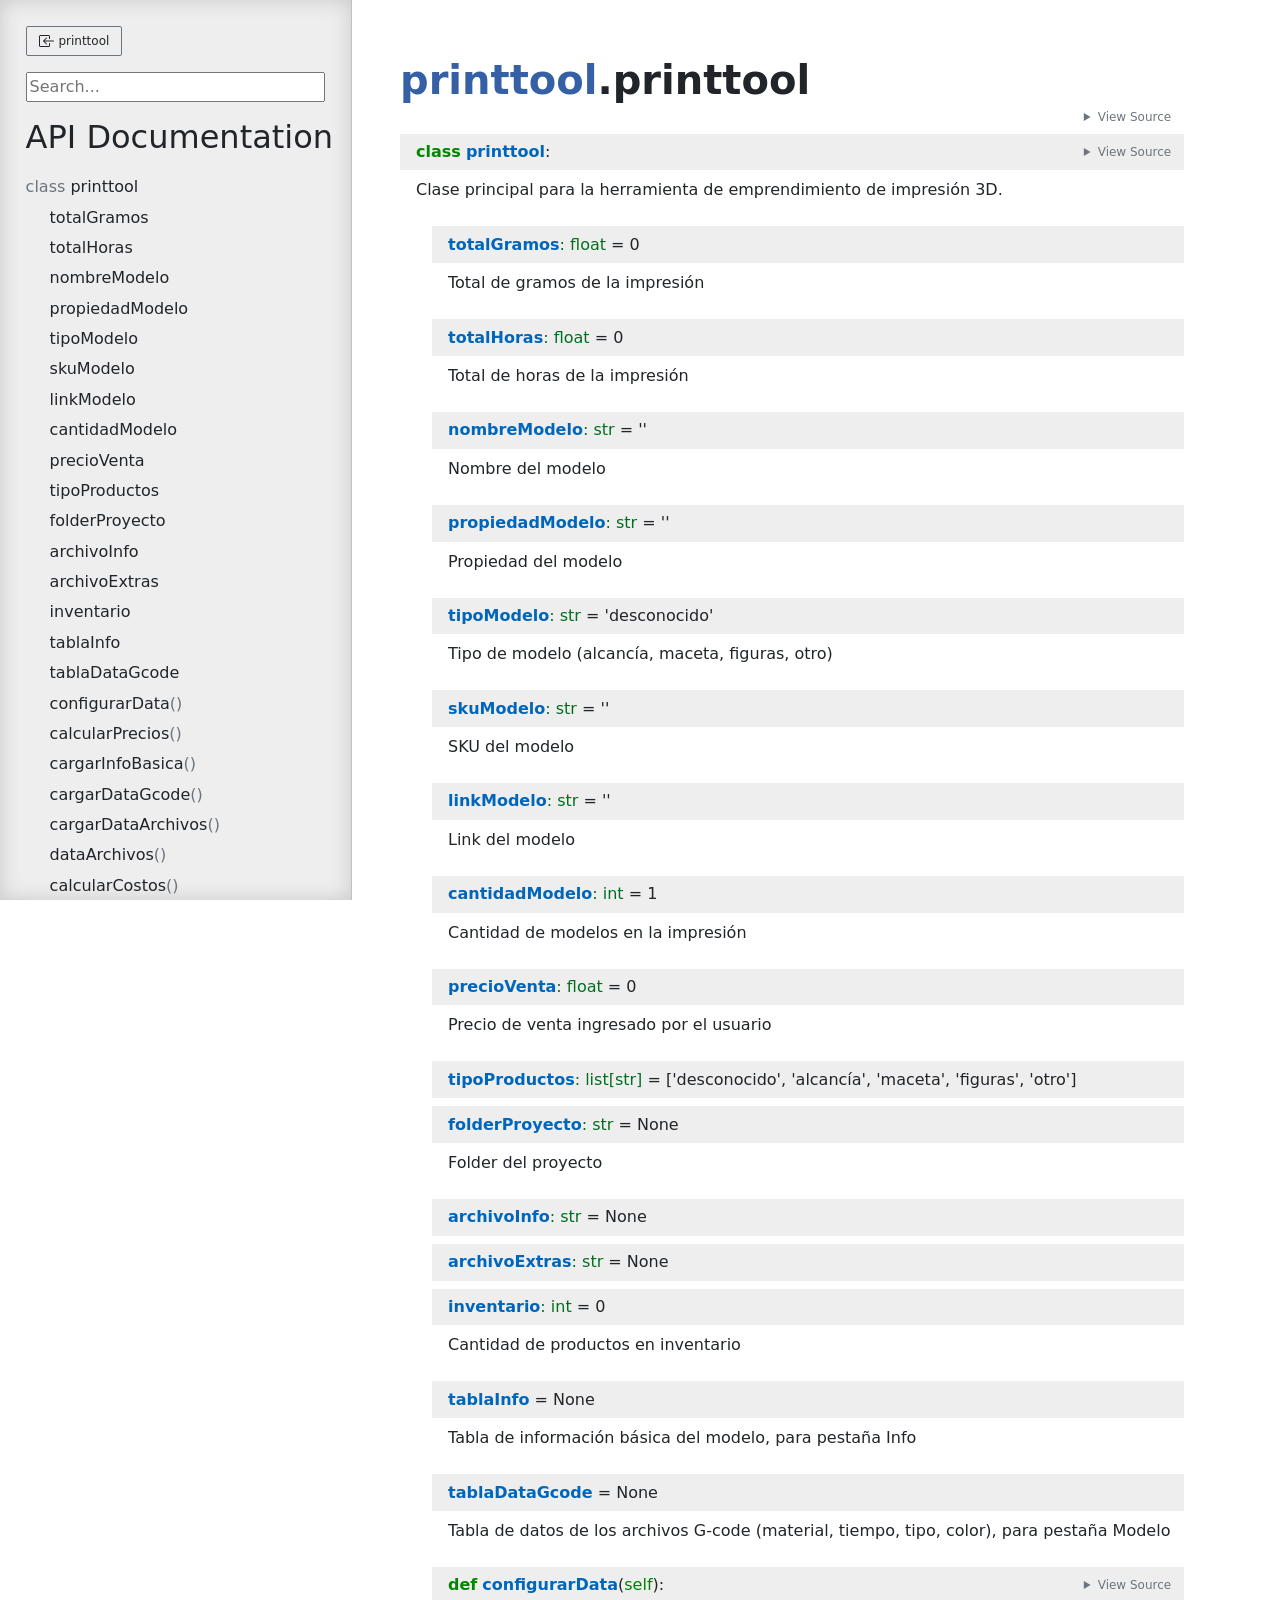
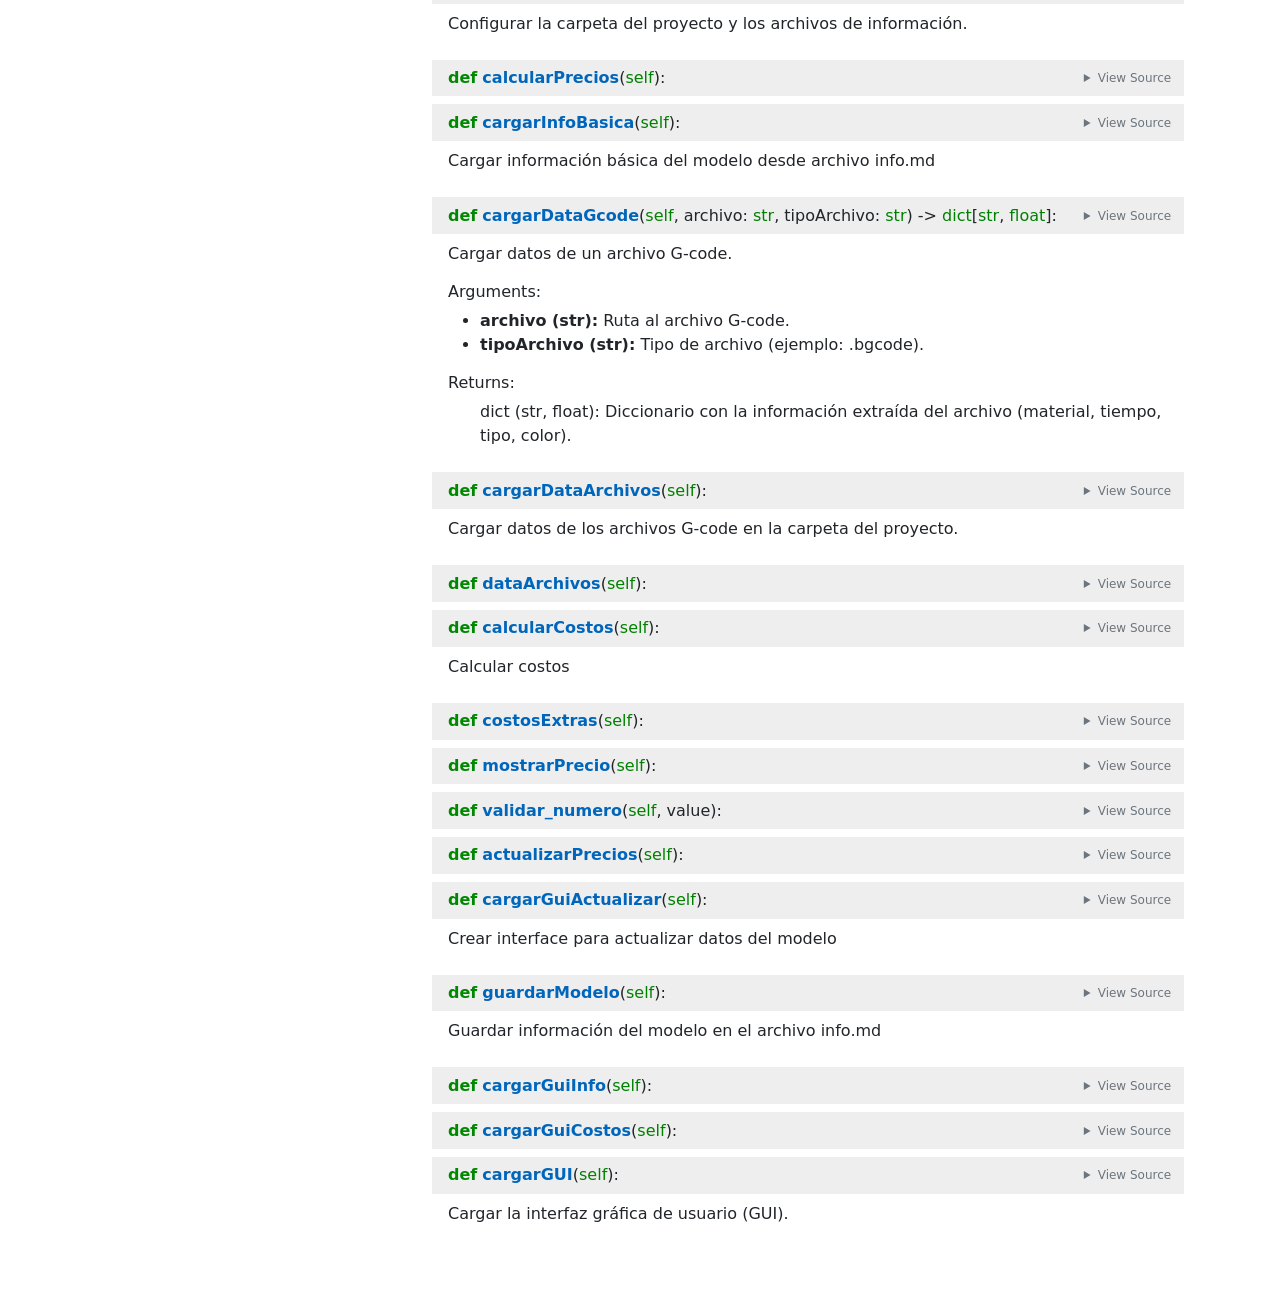
==== commit cc481fac: "ordenando el codigo" ====
--- a/docs/printtool/printtool.html
+++ b/docs/printtool/printtool.html
@@ -46,6 +46,9 @@
                                 <a class="variable" href="#printtool.propiedadModelo">propiedadModelo</a>
                         </li>
                         <li>
+                                <a class="variable" href="#printtool.tipoModelo">tipoModelo</a>
+                        </li>
+                        <li>
                                 <a class="variable" href="#printtool.skuModelo">skuModelo</a>
                         </li>
                         <li>
@@ -76,6 +79,9 @@
                                 <a class="variable" href="#printtool.tablaInfo">tablaInfo</a>
                         </li>
                         <li>
+                                <a class="variable" href="#printtool.tablaDataGcode">tablaDataGcode</a>
+                        </li>
+                        <li>
                                 <a class="function" href="#printtool.configurarData">configurarData</a>
                         </li>
                         <li>
@@ -88,13 +94,13 @@
                                 <a class="function" href="#printtool.cargarDataGcode">cargarDataGcode</a>
                         </li>
                         <li>
+                                <a class="function" href="#printtool.cargarDataArchivos">cargarDataArchivos</a>
+                        </li>
+                        <li>
                                 <a class="function" href="#printtool.dataArchivos">dataArchivos</a>
                         </li>
                         <li>
                                 <a class="function" href="#printtool.calcularCostos">calcularCostos</a>
-                        </li>
-                        <li>
-                                <a class="function" href="#printtool.mostarModelos">mostarModelos</a>
                         </li>
                         <li>
                                 <a class="function" href="#printtool.costosExtras">costosExtras</a>
@@ -162,681 +168,731 @@
 </span><span id="L-13"><a href="#L-13"><span class="linenos"> 13</span></a>
 </span><span id="L-14"><a href="#L-14"><span class="linenos"> 14</span></a>
 </span><span id="L-15"><a href="#L-15"><span class="linenos"> 15</span></a><span class="k">class</span><span class="w"> </span><span class="nc">printtool</span><span class="p">:</span>
-</span><span id="L-16"><a href="#L-16"><span class="linenos"> 16</span></a>
-</span><span id="L-17"><a href="#L-17"><span class="linenos"> 17</span></a>    <span class="n">totalGramos</span><span class="p">:</span> <span class="nb">float</span> <span class="o">=</span> <span class="mi">0</span>
-</span><span id="L-18"><a href="#L-18"><span class="linenos"> 18</span></a>    <span class="s2">&quot;Total de gramos de la impresión&quot;</span>
-</span><span id="L-19"><a href="#L-19"><span class="linenos"> 19</span></a>
-</span><span id="L-20"><a href="#L-20"><span class="linenos"> 20</span></a>    <span class="n">totalHoras</span><span class="p">:</span> <span class="nb">float</span> <span class="o">=</span> <span class="mi">0</span>
-</span><span id="L-21"><a href="#L-21"><span class="linenos"> 21</span></a>    <span class="s2">&quot;Total de horas de la impresión&quot;</span>
-</span><span id="L-22"><a href="#L-22"><span class="linenos"> 22</span></a>
-</span><span id="L-23"><a href="#L-23"><span class="linenos"> 23</span></a>    <span class="c1"># Información de la impresión</span>
-</span><span id="L-24"><a href="#L-24"><span class="linenos"> 24</span></a>    <span class="n">nombreModelo</span><span class="p">:</span> <span class="nb">str</span> <span class="o">=</span> <span class="s2">&quot;&quot;</span>
-</span><span id="L-25"><a href="#L-25"><span class="linenos"> 25</span></a>    <span class="s2">&quot;Nombre del modelo&quot;</span>
-</span><span id="L-26"><a href="#L-26"><span class="linenos"> 26</span></a>    <span class="n">propiedadModelo</span><span class="p">:</span> <span class="nb">str</span> <span class="o">=</span> <span class="s2">&quot;&quot;</span>
-</span><span id="L-27"><a href="#L-27"><span class="linenos"> 27</span></a>    <span class="s2">&quot;Propiedad del modelo&quot;</span>
-</span><span id="L-28"><a href="#L-28"><span class="linenos"> 28</span></a>    <span class="n">skuModelo</span><span class="p">:</span> <span class="nb">str</span> <span class="o">=</span> <span class="s2">&quot;&quot;</span>
-</span><span id="L-29"><a href="#L-29"><span class="linenos"> 29</span></a>    <span class="s2">&quot;SKU del modelo&quot;</span>
-</span><span id="L-30"><a href="#L-30"><span class="linenos"> 30</span></a>    <span class="n">linkModelo</span><span class="p">:</span> <span class="nb">str</span> <span class="o">=</span> <span class="s2">&quot;&quot;</span>
-</span><span id="L-31"><a href="#L-31"><span class="linenos"> 31</span></a>    <span class="s2">&quot;Link del modelo&quot;</span>
-</span><span id="L-32"><a href="#L-32"><span class="linenos"> 32</span></a>    <span class="n">cantidadModelo</span><span class="p">:</span> <span class="nb">int</span> <span class="o">=</span> <span class="mi">1</span>
-</span><span id="L-33"><a href="#L-33"><span class="linenos"> 33</span></a>    <span class="s2">&quot;Cantidad de modelos en la impresión&quot;</span>
-</span><span id="L-34"><a href="#L-34"><span class="linenos"> 34</span></a>
-</span><span id="L-35"><a href="#L-35"><span class="linenos"> 35</span></a>    <span class="n">precioVenta</span><span class="p">:</span> <span class="nb">float</span> <span class="o">=</span> <span class="mi">0</span>
-</span><span id="L-36"><a href="#L-36"><span class="linenos"> 36</span></a>    <span class="s2">&quot;Precio de venta ingresado por el usuario&quot;</span>
-</span><span id="L-37"><a href="#L-37"><span class="linenos"> 37</span></a>
-</span><span id="L-38"><a href="#L-38"><span class="linenos"> 38</span></a>    <span class="n">tipoProductos</span><span class="p">:</span> <span class="nb">list</span><span class="p">[</span><span class="nb">str</span><span class="p">]</span> <span class="o">=</span> <span class="p">[</span><span class="s2">&quot;alcancilla&quot;</span><span class="p">,</span> <span class="s2">&quot;maseta&quot;</span><span class="p">,</span> <span class="s2">&quot;figuras&quot;</span><span class="p">,</span> <span class="s2">&quot;otro&quot;</span><span class="p">]</span>
-</span><span id="L-39"><a href="#L-39"><span class="linenos"> 39</span></a>
-</span><span id="L-40"><a href="#L-40"><span class="linenos"> 40</span></a>    <span class="n">folderProyecto</span><span class="p">:</span> <span class="nb">str</span> <span class="o">=</span> <span class="kc">None</span>
-</span><span id="L-41"><a href="#L-41"><span class="linenos"> 41</span></a>    <span class="s2">&quot;Folder del proyecto&quot;</span>
-</span><span id="L-42"><a href="#L-42"><span class="linenos"> 42</span></a>
-</span><span id="L-43"><a href="#L-43"><span class="linenos"> 43</span></a>    <span class="n">archivoInfo</span><span class="p">:</span> <span class="nb">str</span> <span class="o">=</span> <span class="kc">None</span>
-</span><span id="L-44"><a href="#L-44"><span class="linenos"> 44</span></a>    <span class="n">archivoExtras</span><span class="p">:</span> <span class="nb">str</span> <span class="o">=</span> <span class="kc">None</span>
-</span><span id="L-45"><a href="#L-45"><span class="linenos"> 45</span></a>
-</span><span id="L-46"><a href="#L-46"><span class="linenos"> 46</span></a>    <span class="n">inventario</span><span class="p">:</span> <span class="nb">int</span> <span class="o">=</span> <span class="mi">0</span>
-</span><span id="L-47"><a href="#L-47"><span class="linenos"> 47</span></a>    <span class="s2">&quot;Cantidad de productos en inventario&quot;</span>
-</span><span id="L-48"><a href="#L-48"><span class="linenos"> 48</span></a>
-</span><span id="L-49"><a href="#L-49"><span class="linenos"> 49</span></a>    <span class="n">tablaInfo</span> <span class="o">=</span> <span class="kc">None</span>
-</span><span id="L-50"><a href="#L-50"><span class="linenos"> 50</span></a>    <span class="s2">&quot;Tabla de información básica del modelo&quot;</span>
-</span><span id="L-51"><a href="#L-51"><span class="linenos"> 51</span></a>
-</span><span id="L-52"><a href="#L-52"><span class="linenos"> 52</span></a>    <span class="k">def</span><span class="w"> </span><span class="fm">__init__</span><span class="p">(</span><span class="bp">self</span><span class="p">):</span>
-</span><span id="L-53"><a href="#L-53"><span class="linenos"> 53</span></a>        <span class="bp">self</span><span class="o">.</span><span class="n">totalGramos</span> <span class="o">=</span> <span class="mi">0</span>
-</span><span id="L-54"><a href="#L-54"><span class="linenos"> 54</span></a>        <span class="bp">self</span><span class="o">.</span><span class="n">totalHoras</span> <span class="o">=</span> <span class="mi">0</span>
-</span><span id="L-55"><a href="#L-55"><span class="linenos"> 55</span></a>        <span class="bp">self</span><span class="o">.</span><span class="n">precioVenta</span> <span class="o">=</span> <span class="mi">0</span>
-</span><span id="L-56"><a href="#L-56"><span class="linenos"> 56</span></a>
-</span><span id="L-57"><a href="#L-57"><span class="linenos"> 57</span></a>    <span class="k">def</span><span class="w"> </span><span class="nf">configurarData</span><span class="p">(</span><span class="bp">self</span><span class="p">):</span>
+</span><span id="L-16"><a href="#L-16"><span class="linenos"> 16</span></a><span class="w">    </span><span class="sd">&quot;&quot;&quot;Clase principal para la herramienta de emprendimiento de impresión 3D.&quot;&quot;&quot;</span>
+</span><span id="L-17"><a href="#L-17"><span class="linenos"> 17</span></a>
+</span><span id="L-18"><a href="#L-18"><span class="linenos"> 18</span></a>    <span class="n">totalGramos</span><span class="p">:</span> <span class="nb">float</span> <span class="o">=</span> <span class="mi">0</span>
+</span><span id="L-19"><a href="#L-19"><span class="linenos"> 19</span></a>    <span class="s2">&quot;Total de gramos de la impresión&quot;</span>
+</span><span id="L-20"><a href="#L-20"><span class="linenos"> 20</span></a>
+</span><span id="L-21"><a href="#L-21"><span class="linenos"> 21</span></a>    <span class="n">totalHoras</span><span class="p">:</span> <span class="nb">float</span> <span class="o">=</span> <span class="mi">0</span>
+</span><span id="L-22"><a href="#L-22"><span class="linenos"> 22</span></a>    <span class="s2">&quot;Total de horas de la impresión&quot;</span>
+</span><span id="L-23"><a href="#L-23"><span class="linenos"> 23</span></a>
+</span><span id="L-24"><a href="#L-24"><span class="linenos"> 24</span></a>    <span class="c1"># Información de la impresión</span>
+</span><span id="L-25"><a href="#L-25"><span class="linenos"> 25</span></a>    <span class="n">nombreModelo</span><span class="p">:</span> <span class="nb">str</span> <span class="o">=</span> <span class="s2">&quot;&quot;</span>
+</span><span id="L-26"><a href="#L-26"><span class="linenos"> 26</span></a>    <span class="s2">&quot;Nombre del modelo&quot;</span>
+</span><span id="L-27"><a href="#L-27"><span class="linenos"> 27</span></a>    <span class="n">propiedadModelo</span><span class="p">:</span> <span class="nb">str</span> <span class="o">=</span> <span class="s2">&quot;&quot;</span>
+</span><span id="L-28"><a href="#L-28"><span class="linenos"> 28</span></a>    <span class="s2">&quot;Propiedad del modelo&quot;</span>
+</span><span id="L-29"><a href="#L-29"><span class="linenos"> 29</span></a>    <span class="n">tipoModelo</span><span class="p">:</span> <span class="nb">str</span> <span class="o">=</span> <span class="s2">&quot;desconocido&quot;</span>
+</span><span id="L-30"><a href="#L-30"><span class="linenos"> 30</span></a>    <span class="s2">&quot;Tipo de modelo (alcancía, maceta, figuras, otro)&quot;</span>
+</span><span id="L-31"><a href="#L-31"><span class="linenos"> 31</span></a>
+</span><span id="L-32"><a href="#L-32"><span class="linenos"> 32</span></a>    <span class="n">skuModelo</span><span class="p">:</span> <span class="nb">str</span> <span class="o">=</span> <span class="s2">&quot;&quot;</span>
+</span><span id="L-33"><a href="#L-33"><span class="linenos"> 33</span></a>    <span class="s2">&quot;SKU del modelo&quot;</span>
+</span><span id="L-34"><a href="#L-34"><span class="linenos"> 34</span></a>    <span class="n">linkModelo</span><span class="p">:</span> <span class="nb">str</span> <span class="o">=</span> <span class="s2">&quot;&quot;</span>
+</span><span id="L-35"><a href="#L-35"><span class="linenos"> 35</span></a>    <span class="s2">&quot;Link del modelo&quot;</span>
+</span><span id="L-36"><a href="#L-36"><span class="linenos"> 36</span></a>    <span class="n">cantidadModelo</span><span class="p">:</span> <span class="nb">int</span> <span class="o">=</span> <span class="mi">1</span>
+</span><span id="L-37"><a href="#L-37"><span class="linenos"> 37</span></a>    <span class="s2">&quot;Cantidad de modelos en la impresión&quot;</span>
+</span><span id="L-38"><a href="#L-38"><span class="linenos"> 38</span></a>
+</span><span id="L-39"><a href="#L-39"><span class="linenos"> 39</span></a>    <span class="n">precioVenta</span><span class="p">:</span> <span class="nb">float</span> <span class="o">=</span> <span class="mi">0</span>
+</span><span id="L-40"><a href="#L-40"><span class="linenos"> 40</span></a>    <span class="s2">&quot;Precio de venta ingresado por el usuario&quot;</span>
+</span><span id="L-41"><a href="#L-41"><span class="linenos"> 41</span></a>
+</span><span id="L-42"><a href="#L-42"><span class="linenos"> 42</span></a>    <span class="n">tipoProductos</span><span class="p">:</span> <span class="nb">list</span><span class="p">[</span><span class="nb">str</span><span class="p">]</span> <span class="o">=</span> <span class="p">[</span><span class="s2">&quot;desconocido&quot;</span><span class="p">,</span> <span class="s2">&quot;alcancía&quot;</span><span class="p">,</span> <span class="s2">&quot;maceta&quot;</span><span class="p">,</span> <span class="s2">&quot;figuras&quot;</span><span class="p">,</span> <span class="s2">&quot;otro&quot;</span><span class="p">]</span>
+</span><span id="L-43"><a href="#L-43"><span class="linenos"> 43</span></a>
+</span><span id="L-44"><a href="#L-44"><span class="linenos"> 44</span></a>    <span class="n">folderProyecto</span><span class="p">:</span> <span class="nb">str</span> <span class="o">=</span> <span class="kc">None</span>
+</span><span id="L-45"><a href="#L-45"><span class="linenos"> 45</span></a>    <span class="s2">&quot;Folder del proyecto&quot;</span>
+</span><span id="L-46"><a href="#L-46"><span class="linenos"> 46</span></a>
+</span><span id="L-47"><a href="#L-47"><span class="linenos"> 47</span></a>    <span class="n">archivoInfo</span><span class="p">:</span> <span class="nb">str</span> <span class="o">=</span> <span class="kc">None</span>
+</span><span id="L-48"><a href="#L-48"><span class="linenos"> 48</span></a>    <span class="n">archivoExtras</span><span class="p">:</span> <span class="nb">str</span> <span class="o">=</span> <span class="kc">None</span>
+</span><span id="L-49"><a href="#L-49"><span class="linenos"> 49</span></a>
+</span><span id="L-50"><a href="#L-50"><span class="linenos"> 50</span></a>    <span class="n">inventario</span><span class="p">:</span> <span class="nb">int</span> <span class="o">=</span> <span class="mi">0</span>
+</span><span id="L-51"><a href="#L-51"><span class="linenos"> 51</span></a>    <span class="s2">&quot;Cantidad de productos en inventario&quot;</span>
+</span><span id="L-52"><a href="#L-52"><span class="linenos"> 52</span></a>
+</span><span id="L-53"><a href="#L-53"><span class="linenos"> 53</span></a>    <span class="n">tablaInfo</span> <span class="o">=</span> <span class="kc">None</span>
+</span><span id="L-54"><a href="#L-54"><span class="linenos"> 54</span></a>    <span class="s2">&quot;Tabla de información básica del modelo, para pestaña Info&quot;</span>
+</span><span id="L-55"><a href="#L-55"><span class="linenos"> 55</span></a>
+</span><span id="L-56"><a href="#L-56"><span class="linenos"> 56</span></a>    <span class="n">tablaDataGcode</span> <span class="o">=</span> <span class="kc">None</span>
+</span><span id="L-57"><a href="#L-57"><span class="linenos"> 57</span></a>    <span class="s2">&quot;Tabla de datos de los archivos G-code (material, tiempo, tipo, color), para pestaña Modelo&quot;</span>
 </span><span id="L-58"><a href="#L-58"><span class="linenos"> 58</span></a>
-</span><span id="L-59"><a href="#L-59"><span class="linenos"> 59</span></a>        <span class="k">if</span> <span class="bp">self</span><span class="o">.</span><span class="n">folderProyecto</span> <span class="ow">is</span> <span class="kc">None</span><span class="p">:</span>
-</span><span id="L-60"><a href="#L-60"><span class="linenos"> 60</span></a>            <span class="bp">self</span><span class="o">.</span><span class="n">folderProyecto</span> <span class="o">=</span> <span class="n">Path</span><span class="o">.</span><span class="n">cwd</span><span class="p">()</span>
-</span><span id="L-61"><a href="#L-61"><span class="linenos"> 61</span></a>        <span class="bp">self</span><span class="o">.</span><span class="n">archivoInfo</span> <span class="o">=</span> <span class="n">os</span><span class="o">.</span><span class="n">path</span><span class="o">.</span><span class="n">join</span><span class="p">(</span><span class="bp">self</span><span class="o">.</span><span class="n">folderProyecto</span><span class="p">,</span> <span class="s2">&quot;info.md&quot;</span><span class="p">)</span>
-</span><span id="L-62"><a href="#L-62"><span class="linenos"> 62</span></a>        <span class="bp">self</span><span class="o">.</span><span class="n">archivoExtras</span> <span class="o">=</span> <span class="n">os</span><span class="o">.</span><span class="n">path</span><span class="o">.</span><span class="n">join</span><span class="p">(</span><span class="bp">self</span><span class="o">.</span><span class="n">folderProyecto</span><span class="p">,</span> <span class="s2">&quot;extras.md&quot;</span><span class="p">)</span>
+</span><span id="L-59"><a href="#L-59"><span class="linenos"> 59</span></a>    <span class="k">def</span><span class="w"> </span><span class="fm">__init__</span><span class="p">(</span><span class="bp">self</span><span class="p">):</span>
+</span><span id="L-60"><a href="#L-60"><span class="linenos"> 60</span></a>        <span class="bp">self</span><span class="o">.</span><span class="n">totalGramos</span> <span class="o">=</span> <span class="mi">0</span>
+</span><span id="L-61"><a href="#L-61"><span class="linenos"> 61</span></a>        <span class="bp">self</span><span class="o">.</span><span class="n">totalHoras</span> <span class="o">=</span> <span class="mi">0</span>
+</span><span id="L-62"><a href="#L-62"><span class="linenos"> 62</span></a>        <span class="bp">self</span><span class="o">.</span><span class="n">precioVenta</span> <span class="o">=</span> <span class="mi">0</span>
 </span><span id="L-63"><a href="#L-63"><span class="linenos"> 63</span></a>
-</span><span id="L-64"><a href="#L-64"><span class="linenos"> 64</span></a>        <span class="n">dataBaseInfo</span> <span class="o">=</span> <span class="n">obtenerArchivoPaquete</span><span class="p">(</span><span class="s2">&quot;printtool&quot;</span><span class="p">,</span> <span class="s2">&quot;config/info.md&quot;</span><span class="p">)</span>
-</span><span id="L-65"><a href="#L-65"><span class="linenos"> 65</span></a>        <span class="k">if</span> <span class="n">dataBaseInfo</span> <span class="ow">is</span> <span class="kc">None</span><span class="p">:</span>
-</span><span id="L-66"><a href="#L-66"><span class="linenos"> 66</span></a>            <span class="nb">print</span><span class="p">(</span><span class="s2">&quot;Error fatal con paquete falta info.md&quot;</span><span class="p">)</span>
-</span><span id="L-67"><a href="#L-67"><span class="linenos"> 67</span></a>            <span class="n">exit</span><span class="p">(</span><span class="mi">1</span><span class="p">)</span>
-</span><span id="L-68"><a href="#L-68"><span class="linenos"> 68</span></a>        <span class="nb">print</span><span class="p">(</span><span class="sa">f</span><span class="s2">&quot;Data Defecto: </span><span class="si">{</span><span class="n">dataBaseInfo</span><span class="si">}</span><span class="s2">&quot;</span><span class="p">)</span>
-</span><span id="L-69"><a href="#L-69"><span class="linenos"> 69</span></a>
-</span><span id="L-70"><a href="#L-70"><span class="linenos"> 70</span></a>        <span class="n">configurarArchivo</span><span class="p">(</span><span class="bp">self</span><span class="o">.</span><span class="n">archivoInfo</span><span class="p">,</span> <span class="n">dataBaseInfo</span><span class="p">)</span>
+</span><span id="L-64"><a href="#L-64"><span class="linenos"> 64</span></a>    <span class="k">def</span><span class="w"> </span><span class="nf">configurarData</span><span class="p">(</span><span class="bp">self</span><span class="p">):</span>
+</span><span id="L-65"><a href="#L-65"><span class="linenos"> 65</span></a><span class="w">        </span><span class="sd">&quot;&quot;&quot;Configurar la carpeta del proyecto y los archivos de información.&quot;&quot;&quot;</span>
+</span><span id="L-66"><a href="#L-66"><span class="linenos"> 66</span></a>
+</span><span id="L-67"><a href="#L-67"><span class="linenos"> 67</span></a>        <span class="k">if</span> <span class="bp">self</span><span class="o">.</span><span class="n">folderProyecto</span> <span class="ow">is</span> <span class="kc">None</span><span class="p">:</span>
+</span><span id="L-68"><a href="#L-68"><span class="linenos"> 68</span></a>            <span class="bp">self</span><span class="o">.</span><span class="n">folderProyecto</span> <span class="o">=</span> <span class="n">Path</span><span class="o">.</span><span class="n">cwd</span><span class="p">()</span>
+</span><span id="L-69"><a href="#L-69"><span class="linenos"> 69</span></a>        <span class="bp">self</span><span class="o">.</span><span class="n">archivoInfo</span> <span class="o">=</span> <span class="n">os</span><span class="o">.</span><span class="n">path</span><span class="o">.</span><span class="n">join</span><span class="p">(</span><span class="bp">self</span><span class="o">.</span><span class="n">folderProyecto</span><span class="p">,</span> <span class="s2">&quot;info.md&quot;</span><span class="p">)</span>
+</span><span id="L-70"><a href="#L-70"><span class="linenos"> 70</span></a>        <span class="bp">self</span><span class="o">.</span><span class="n">archivoExtras</span> <span class="o">=</span> <span class="n">os</span><span class="o">.</span><span class="n">path</span><span class="o">.</span><span class="n">join</span><span class="p">(</span><span class="bp">self</span><span class="o">.</span><span class="n">folderProyecto</span><span class="p">,</span> <span class="s2">&quot;extras.md&quot;</span><span class="p">)</span>
 </span><span id="L-71"><a href="#L-71"><span class="linenos"> 71</span></a>
-</span><span id="L-72"><a href="#L-72"><span class="linenos"> 72</span></a>    <span class="k">def</span><span class="w"> </span><span class="nf">calcularPrecios</span><span class="p">(</span><span class="bp">self</span><span class="p">):</span>
-</span><span id="L-73"><a href="#L-73"><span class="linenos"> 73</span></a>
-</span><span id="L-74"><a href="#L-74"><span class="linenos"> 74</span></a>        <span class="bp">self</span><span class="o">.</span><span class="n">configurarData</span><span class="p">()</span>
-</span><span id="L-75"><a href="#L-75"><span class="linenos"> 75</span></a>
-</span><span id="L-76"><a href="#L-76"><span class="linenos"> 76</span></a>        <span class="nb">print</span><span class="p">(</span><span class="sa">f</span><span class="s2">&quot;Buscando en: </span><span class="si">{</span><span class="bp">self</span><span class="o">.</span><span class="n">archivoInfo</span><span class="si">}</span><span class="s2">&quot;</span><span class="p">)</span>
+</span><span id="L-72"><a href="#L-72"><span class="linenos"> 72</span></a>        <span class="n">dataBaseInfo</span> <span class="o">=</span> <span class="n">obtenerArchivoPaquete</span><span class="p">(</span><span class="s2">&quot;printtool&quot;</span><span class="p">,</span> <span class="s2">&quot;config/info.md&quot;</span><span class="p">)</span>
+</span><span id="L-73"><a href="#L-73"><span class="linenos"> 73</span></a>        <span class="k">if</span> <span class="n">dataBaseInfo</span> <span class="ow">is</span> <span class="kc">None</span><span class="p">:</span>
+</span><span id="L-74"><a href="#L-74"><span class="linenos"> 74</span></a>            <span class="nb">print</span><span class="p">(</span><span class="s2">&quot;Error fatal con paquete falta info.md&quot;</span><span class="p">)</span>
+</span><span id="L-75"><a href="#L-75"><span class="linenos"> 75</span></a>            <span class="n">exit</span><span class="p">(</span><span class="mi">1</span><span class="p">)</span>
+</span><span id="L-76"><a href="#L-76"><span class="linenos"> 76</span></a>        <span class="nb">print</span><span class="p">(</span><span class="sa">f</span><span class="s2">&quot;Data Defecto: </span><span class="si">{</span><span class="n">dataBaseInfo</span><span class="si">}</span><span class="s2">&quot;</span><span class="p">)</span>
 </span><span id="L-77"><a href="#L-77"><span class="linenos"> 77</span></a>
-</span><span id="L-78"><a href="#L-78"><span class="linenos"> 78</span></a>        <span class="k">if</span> <span class="ow">not</span> <span class="n">os</span><span class="o">.</span><span class="n">path</span><span class="o">.</span><span class="n">exists</span><span class="p">(</span><span class="bp">self</span><span class="o">.</span><span class="n">archivoExtras</span><span class="p">):</span>
-</span><span id="L-79"><a href="#L-79"><span class="linenos"> 79</span></a>            <span class="n">data</span> <span class="o">=</span> <span class="nb">dict</span><span class="p">()</span>
-</span><span id="L-80"><a href="#L-80"><span class="linenos"> 80</span></a>            <span class="n">SalvarArchivo</span><span class="p">(</span><span class="bp">self</span><span class="o">.</span><span class="n">archivoExtras</span><span class="p">,</span> <span class="n">data</span><span class="p">)</span>
-</span><span id="L-81"><a href="#L-81"><span class="linenos"> 81</span></a>            <span class="nb">print</span><span class="p">(</span><span class="sa">f</span><span class="s2">&quot;Creando data base de </span><span class="si">{</span><span class="bp">self</span><span class="o">.</span><span class="n">archivoExtras</span><span class="si">}</span><span class="s2">&quot;</span><span class="p">)</span>
-</span><span id="L-82"><a href="#L-82"><span class="linenos"> 82</span></a>
-</span><span id="L-83"><a href="#L-83"><span class="linenos"> 83</span></a>        <span class="bp">self</span><span class="o">.</span><span class="n">infoBase</span> <span class="o">=</span> <span class="n">ObtenerArchivo</span><span class="p">(</span><span class="s2">&quot;data/costos.md&quot;</span><span class="p">)</span>
-</span><span id="L-84"><a href="#L-84"><span class="linenos"> 84</span></a>        <span class="bp">self</span><span class="o">.</span><span class="n">infoCostos</span> <span class="o">=</span> <span class="n">ObtenerArchivo</span><span class="p">(</span><span class="bp">self</span><span class="o">.</span><span class="n">archivoInfo</span><span class="p">,</span> <span class="kc">False</span><span class="p">)</span>
-</span><span id="L-85"><a href="#L-85"><span class="linenos"> 85</span></a>        <span class="bp">self</span><span class="o">.</span><span class="n">infoExtras</span> <span class="o">=</span> <span class="n">ObtenerArchivo</span><span class="p">(</span><span class="bp">self</span><span class="o">.</span><span class="n">archivoExtras</span><span class="p">,</span> <span class="kc">False</span><span class="p">)</span>
-</span><span id="L-86"><a href="#L-86"><span class="linenos"> 86</span></a>
-</span><span id="L-87"><a href="#L-87"><span class="linenos"> 87</span></a>        <span class="nb">print</span><span class="p">(</span><span class="sa">f</span><span class="s2">&quot;Data Costos: </span><span class="si">{</span><span class="bp">self</span><span class="o">.</span><span class="n">infoCostos</span><span class="si">}</span><span class="s2">&quot;</span><span class="p">)</span>
-</span><span id="L-88"><a href="#L-88"><span class="linenos"> 88</span></a>        <span class="nb">print</span><span class="p">(</span><span class="sa">f</span><span class="s2">&quot;Data Extras: </span><span class="si">{</span><span class="bp">self</span><span class="o">.</span><span class="n">infoExtras</span><span class="si">}</span><span class="s2">&quot;</span><span class="p">)</span>
-</span><span id="L-89"><a href="#L-89"><span class="linenos"> 89</span></a>
-</span><span id="L-90"><a href="#L-90"><span class="linenos"> 90</span></a>        <span class="bp">self</span><span class="o">.</span><span class="n">costoExtras</span> <span class="o">=</span> <span class="mi">0</span>
-</span><span id="L-91"><a href="#L-91"><span class="linenos"> 91</span></a>        <span class="k">if</span> <span class="bp">self</span><span class="o">.</span><span class="n">infoCostos</span> <span class="ow">is</span> <span class="ow">not</span> <span class="kc">None</span><span class="p">:</span>
-</span><span id="L-92"><a href="#L-92"><span class="linenos"> 92</span></a>            <span class="k">for</span> <span class="n">extra</span> <span class="ow">in</span> <span class="bp">self</span><span class="o">.</span><span class="n">infoExtras</span><span class="p">:</span>
-</span><span id="L-93"><a href="#L-93"><span class="linenos"> 93</span></a>                <span class="n">costoExtras</span> <span class="o">+=</span> <span class="nb">float</span><span class="p">(</span><span class="bp">self</span><span class="o">.</span><span class="n">infoExtras</span><span class="p">[</span><span class="n">extra</span><span class="p">])</span>
-</span><span id="L-94"><a href="#L-94"><span class="linenos"> 94</span></a>        <span class="nb">print</span><span class="p">(</span><span class="sa">f</span><span class="s2">&quot;Costo extras: </span><span class="si">{</span><span class="bp">self</span><span class="o">.</span><span class="n">costoExtras</span><span class="si">}</span><span class="s2">&quot;</span><span class="p">)</span>
-</span><span id="L-95"><a href="#L-95"><span class="linenos"> 95</span></a>        <span class="bp">self</span><span class="o">.</span><span class="n">cargarInfoBasica</span><span class="p">()</span>
-</span><span id="L-96"><a href="#L-96"><span class="linenos"> 96</span></a>
-</span><span id="L-97"><a href="#L-97"><span class="linenos"> 97</span></a>    <span class="k">def</span><span class="w"> </span><span class="nf">cargarInfoBasica</span><span class="p">(</span><span class="bp">self</span><span class="p">):</span>
-</span><span id="L-98"><a href="#L-98"><span class="linenos"> 98</span></a><span class="w">        </span><span class="sd">&quot;&quot;&quot;Cargar información básica del modelo desde archivo info.md&quot;&quot;&quot;</span>
-</span><span id="L-99"><a href="#L-99"><span class="linenos"> 99</span></a>        <span class="bp">self</span><span class="o">.</span><span class="n">nombreModelo</span> <span class="o">=</span> <span class="bp">self</span><span class="o">.</span><span class="n">infoCostos</span><span class="o">.</span><span class="n">get</span><span class="p">(</span><span class="s2">&quot;nombre&quot;</span><span class="p">)</span>
-</span><span id="L-100"><a href="#L-100"><span class="linenos">100</span></a>        <span class="bp">self</span><span class="o">.</span><span class="n">linkModelo</span> <span class="o">=</span> <span class="bp">self</span><span class="o">.</span><span class="n">infoCostos</span><span class="o">.</span><span class="n">get</span><span class="p">(</span><span class="s2">&quot;link&quot;</span><span class="p">)</span>
-</span><span id="L-101"><a href="#L-101"><span class="linenos">101</span></a>        <span class="bp">self</span><span class="o">.</span><span class="n">cantidadModelo</span> <span class="o">=</span> <span class="nb">int</span><span class="p">(</span><span class="bp">self</span><span class="o">.</span><span class="n">infoCostos</span><span class="o">.</span><span class="n">get</span><span class="p">(</span><span class="s2">&quot;cantidad&quot;</span><span class="p">))</span>
-</span><span id="L-102"><a href="#L-102"><span class="linenos">102</span></a>        <span class="bp">self</span><span class="o">.</span><span class="n">inventario</span> <span class="o">=</span> <span class="nb">int</span><span class="p">(</span><span class="bp">self</span><span class="o">.</span><span class="n">infoCostos</span><span class="o">.</span><span class="n">get</span><span class="p">(</span><span class="s2">&quot;inventario&quot;</span><span class="p">,</span> <span class="mi">0</span><span class="p">))</span>
-</span><span id="L-103"><a href="#L-103"><span class="linenos">103</span></a>        <span class="bp">self</span><span class="o">.</span><span class="n">precioVenta</span> <span class="o">=</span> <span class="bp">self</span><span class="o">.</span><span class="n">infoCostos</span><span class="o">.</span><span class="n">get</span><span class="p">(</span><span class="s2">&quot;precio_venta&quot;</span><span class="p">)</span>
-</span><span id="L-104"><a href="#L-104"><span class="linenos">104</span></a>        <span class="bp">self</span><span class="o">.</span><span class="n">skuModelo</span> <span class="o">=</span> <span class="bp">self</span><span class="o">.</span><span class="n">infoCostos</span><span class="o">.</span><span class="n">get</span><span class="p">(</span><span class="s2">&quot;sku&quot;</span><span class="p">,</span> <span class="s2">&quot;&quot;</span><span class="p">)</span>
-</span><span id="L-105"><a href="#L-105"><span class="linenos">105</span></a>        <span class="bp">self</span><span class="o">.</span><span class="n">propiedadModelo</span> <span class="o">=</span> <span class="bp">self</span><span class="o">.</span><span class="n">infoCostos</span><span class="o">.</span><span class="n">get</span><span class="p">(</span><span class="s2">&quot;propiedad&quot;</span><span class="p">,</span> <span class="s2">&quot;&quot;</span><span class="p">)</span>
-</span><span id="L-106"><a href="#L-106"><span class="linenos">106</span></a>
-</span><span id="L-107"><a href="#L-107"><span class="linenos">107</span></a>    <span class="k">def</span><span class="w"> </span><span class="nf">cargarDataGcode</span><span class="p">(</span><span class="bp">self</span><span class="p">,</span> <span class="n">archivo</span><span class="p">:</span> <span class="nb">str</span><span class="p">,</span> <span class="n">tipoArchivo</span><span class="p">:</span> <span class="nb">str</span><span class="p">):</span>
-</span><span id="L-108"><a href="#L-108"><span class="linenos">108</span></a>        <span class="k">with</span> <span class="n">codecs</span><span class="o">.</span><span class="n">open</span><span class="p">(</span><span class="n">archivo</span><span class="p">,</span> <span class="s2">&quot;r&quot;</span><span class="p">,</span> <span class="n">encoding</span><span class="o">=</span><span class="s2">&quot;utf-8&quot;</span><span class="p">,</span> <span class="n">errors</span><span class="o">=</span><span class="s2">&quot;ignore&quot;</span><span class="p">)</span> <span class="k">as</span> <span class="n">fdata</span><span class="p">:</span>
-</span><span id="L-109"><a href="#L-109"><span class="linenos">109</span></a>            <span class="n">info</span> <span class="o">=</span> <span class="p">{</span>
-</span><span id="L-110"><a href="#L-110"><span class="linenos">110</span></a>                <span class="s2">&quot;material&quot;</span><span class="p">:</span> <span class="o">-</span><span class="mf">1.0</span><span class="p">,</span>
-</span><span id="L-111"><a href="#L-111"><span class="linenos">111</span></a>                <span class="s2">&quot;tiempo&quot;</span><span class="p">:</span> <span class="o">-</span><span class="mf">1.0</span><span class="p">,</span>
-</span><span id="L-112"><a href="#L-112"><span class="linenos">112</span></a>                <span class="s2">&quot;tipo&quot;</span><span class="p">:</span> <span class="o">-</span><span class="mf">1.0</span><span class="p">,</span>
-</span><span id="L-113"><a href="#L-113"><span class="linenos">113</span></a>                <span class="s2">&quot;color&quot;</span><span class="p">:</span> <span class="o">-</span><span class="mf">1.0</span><span class="p">,</span>
-</span><span id="L-114"><a href="#L-114"><span class="linenos">114</span></a>            <span class="p">}</span>
+</span><span id="L-78"><a href="#L-78"><span class="linenos"> 78</span></a>        <span class="n">configurarArchivo</span><span class="p">(</span><span class="bp">self</span><span class="o">.</span><span class="n">archivoInfo</span><span class="p">,</span> <span class="n">dataBaseInfo</span><span class="p">)</span>
+</span><span id="L-79"><a href="#L-79"><span class="linenos"> 79</span></a>
+</span><span id="L-80"><a href="#L-80"><span class="linenos"> 80</span></a>    <span class="k">def</span><span class="w"> </span><span class="nf">calcularPrecios</span><span class="p">(</span><span class="bp">self</span><span class="p">):</span>
+</span><span id="L-81"><a href="#L-81"><span class="linenos"> 81</span></a>
+</span><span id="L-82"><a href="#L-82"><span class="linenos"> 82</span></a>        <span class="bp">self</span><span class="o">.</span><span class="n">configurarData</span><span class="p">()</span>
+</span><span id="L-83"><a href="#L-83"><span class="linenos"> 83</span></a>
+</span><span id="L-84"><a href="#L-84"><span class="linenos"> 84</span></a>        <span class="nb">print</span><span class="p">(</span><span class="sa">f</span><span class="s2">&quot;Buscando en: </span><span class="si">{</span><span class="bp">self</span><span class="o">.</span><span class="n">archivoInfo</span><span class="si">}</span><span class="s2">&quot;</span><span class="p">)</span>
+</span><span id="L-85"><a href="#L-85"><span class="linenos"> 85</span></a>
+</span><span id="L-86"><a href="#L-86"><span class="linenos"> 86</span></a>        <span class="k">if</span> <span class="ow">not</span> <span class="n">os</span><span class="o">.</span><span class="n">path</span><span class="o">.</span><span class="n">exists</span><span class="p">(</span><span class="bp">self</span><span class="o">.</span><span class="n">archivoExtras</span><span class="p">):</span>
+</span><span id="L-87"><a href="#L-87"><span class="linenos"> 87</span></a>            <span class="n">data</span> <span class="o">=</span> <span class="nb">dict</span><span class="p">()</span>
+</span><span id="L-88"><a href="#L-88"><span class="linenos"> 88</span></a>            <span class="n">SalvarArchivo</span><span class="p">(</span><span class="bp">self</span><span class="o">.</span><span class="n">archivoExtras</span><span class="p">,</span> <span class="n">data</span><span class="p">)</span>
+</span><span id="L-89"><a href="#L-89"><span class="linenos"> 89</span></a>            <span class="nb">print</span><span class="p">(</span><span class="sa">f</span><span class="s2">&quot;Creando data base de </span><span class="si">{</span><span class="bp">self</span><span class="o">.</span><span class="n">archivoExtras</span><span class="si">}</span><span class="s2">&quot;</span><span class="p">)</span>
+</span><span id="L-90"><a href="#L-90"><span class="linenos"> 90</span></a>
+</span><span id="L-91"><a href="#L-91"><span class="linenos"> 91</span></a>        <span class="bp">self</span><span class="o">.</span><span class="n">infoBase</span> <span class="o">=</span> <span class="n">ObtenerArchivo</span><span class="p">(</span><span class="s2">&quot;data/costos.md&quot;</span><span class="p">)</span>
+</span><span id="L-92"><a href="#L-92"><span class="linenos"> 92</span></a>        <span class="bp">self</span><span class="o">.</span><span class="n">infoCostos</span> <span class="o">=</span> <span class="n">ObtenerArchivo</span><span class="p">(</span><span class="bp">self</span><span class="o">.</span><span class="n">archivoInfo</span><span class="p">,</span> <span class="kc">False</span><span class="p">)</span>
+</span><span id="L-93"><a href="#L-93"><span class="linenos"> 93</span></a>        <span class="bp">self</span><span class="o">.</span><span class="n">infoExtras</span> <span class="o">=</span> <span class="n">ObtenerArchivo</span><span class="p">(</span><span class="bp">self</span><span class="o">.</span><span class="n">archivoExtras</span><span class="p">,</span> <span class="kc">False</span><span class="p">)</span>
+</span><span id="L-94"><a href="#L-94"><span class="linenos"> 94</span></a>
+</span><span id="L-95"><a href="#L-95"><span class="linenos"> 95</span></a>        <span class="nb">print</span><span class="p">(</span><span class="sa">f</span><span class="s2">&quot;Data Costos: </span><span class="si">{</span><span class="bp">self</span><span class="o">.</span><span class="n">infoCostos</span><span class="si">}</span><span class="s2">&quot;</span><span class="p">)</span>
+</span><span id="L-96"><a href="#L-96"><span class="linenos"> 96</span></a>        <span class="nb">print</span><span class="p">(</span><span class="sa">f</span><span class="s2">&quot;Data Extras: </span><span class="si">{</span><span class="bp">self</span><span class="o">.</span><span class="n">infoExtras</span><span class="si">}</span><span class="s2">&quot;</span><span class="p">)</span>
+</span><span id="L-97"><a href="#L-97"><span class="linenos"> 97</span></a>
+</span><span id="L-98"><a href="#L-98"><span class="linenos"> 98</span></a>        <span class="bp">self</span><span class="o">.</span><span class="n">costoExtras</span> <span class="o">=</span> <span class="mi">0</span>
+</span><span id="L-99"><a href="#L-99"><span class="linenos"> 99</span></a>        <span class="k">if</span> <span class="bp">self</span><span class="o">.</span><span class="n">infoCostos</span> <span class="ow">is</span> <span class="ow">not</span> <span class="kc">None</span><span class="p">:</span>
+</span><span id="L-100"><a href="#L-100"><span class="linenos">100</span></a>            <span class="k">for</span> <span class="n">extra</span> <span class="ow">in</span> <span class="bp">self</span><span class="o">.</span><span class="n">infoExtras</span><span class="p">:</span>
+</span><span id="L-101"><a href="#L-101"><span class="linenos">101</span></a>                <span class="n">costoExtras</span> <span class="o">+=</span> <span class="nb">float</span><span class="p">(</span><span class="bp">self</span><span class="o">.</span><span class="n">infoExtras</span><span class="p">[</span><span class="n">extra</span><span class="p">])</span>
+</span><span id="L-102"><a href="#L-102"><span class="linenos">102</span></a>        <span class="nb">print</span><span class="p">(</span><span class="sa">f</span><span class="s2">&quot;Costo extras: </span><span class="si">{</span><span class="bp">self</span><span class="o">.</span><span class="n">costoExtras</span><span class="si">}</span><span class="s2">&quot;</span><span class="p">)</span>
+</span><span id="L-103"><a href="#L-103"><span class="linenos">103</span></a>        <span class="bp">self</span><span class="o">.</span><span class="n">cargarInfoBasica</span><span class="p">()</span>
+</span><span id="L-104"><a href="#L-104"><span class="linenos">104</span></a>
+</span><span id="L-105"><a href="#L-105"><span class="linenos">105</span></a>    <span class="k">def</span><span class="w"> </span><span class="nf">cargarInfoBasica</span><span class="p">(</span><span class="bp">self</span><span class="p">):</span>
+</span><span id="L-106"><a href="#L-106"><span class="linenos">106</span></a><span class="w">        </span><span class="sd">&quot;&quot;&quot;Cargar información básica del modelo desde archivo info.md&quot;&quot;&quot;</span>
+</span><span id="L-107"><a href="#L-107"><span class="linenos">107</span></a>        <span class="bp">self</span><span class="o">.</span><span class="n">nombreModelo</span> <span class="o">=</span> <span class="bp">self</span><span class="o">.</span><span class="n">infoCostos</span><span class="o">.</span><span class="n">get</span><span class="p">(</span><span class="s2">&quot;nombre&quot;</span><span class="p">)</span>
+</span><span id="L-108"><a href="#L-108"><span class="linenos">108</span></a>        <span class="bp">self</span><span class="o">.</span><span class="n">linkModelo</span> <span class="o">=</span> <span class="bp">self</span><span class="o">.</span><span class="n">infoCostos</span><span class="o">.</span><span class="n">get</span><span class="p">(</span><span class="s2">&quot;link&quot;</span><span class="p">)</span>
+</span><span id="L-109"><a href="#L-109"><span class="linenos">109</span></a>        <span class="bp">self</span><span class="o">.</span><span class="n">cantidadModelo</span> <span class="o">=</span> <span class="nb">int</span><span class="p">(</span><span class="bp">self</span><span class="o">.</span><span class="n">infoCostos</span><span class="o">.</span><span class="n">get</span><span class="p">(</span><span class="s2">&quot;cantidad&quot;</span><span class="p">))</span>
+</span><span id="L-110"><a href="#L-110"><span class="linenos">110</span></a>        <span class="bp">self</span><span class="o">.</span><span class="n">inventario</span> <span class="o">=</span> <span class="nb">int</span><span class="p">(</span><span class="bp">self</span><span class="o">.</span><span class="n">infoCostos</span><span class="o">.</span><span class="n">get</span><span class="p">(</span><span class="s2">&quot;inventario&quot;</span><span class="p">,</span> <span class="mi">0</span><span class="p">))</span>
+</span><span id="L-111"><a href="#L-111"><span class="linenos">111</span></a>        <span class="bp">self</span><span class="o">.</span><span class="n">precioVenta</span> <span class="o">=</span> <span class="bp">self</span><span class="o">.</span><span class="n">infoCostos</span><span class="o">.</span><span class="n">get</span><span class="p">(</span><span class="s2">&quot;precio_venta&quot;</span><span class="p">)</span>
+</span><span id="L-112"><a href="#L-112"><span class="linenos">112</span></a>        <span class="bp">self</span><span class="o">.</span><span class="n">skuModelo</span> <span class="o">=</span> <span class="bp">self</span><span class="o">.</span><span class="n">infoCostos</span><span class="o">.</span><span class="n">get</span><span class="p">(</span><span class="s2">&quot;sku&quot;</span><span class="p">,</span> <span class="s2">&quot;&quot;</span><span class="p">)</span>
+</span><span id="L-113"><a href="#L-113"><span class="linenos">113</span></a>        <span class="bp">self</span><span class="o">.</span><span class="n">propiedadModelo</span> <span class="o">=</span> <span class="bp">self</span><span class="o">.</span><span class="n">infoCostos</span><span class="o">.</span><span class="n">get</span><span class="p">(</span><span class="s2">&quot;propiedad&quot;</span><span class="p">,</span> <span class="s2">&quot;&quot;</span><span class="p">)</span>
+</span><span id="L-114"><a href="#L-114"><span class="linenos">114</span></a>        <span class="bp">self</span><span class="o">.</span><span class="n">tipoModelo</span> <span class="o">=</span> <span class="bp">self</span><span class="o">.</span><span class="n">infoCostos</span><span class="o">.</span><span class="n">get</span><span class="p">(</span><span class="s2">&quot;tipo&quot;</span><span class="p">,</span> <span class="s2">&quot;desconocido&quot;</span><span class="p">)</span>
 </span><span id="L-115"><a href="#L-115"><span class="linenos">115</span></a>
-</span><span id="L-116"><a href="#L-116"><span class="linenos">116</span></a>            <span class="n">data</span> <span class="o">=</span> <span class="n">fdata</span><span class="o">.</span><span class="n">read</span><span class="p">()</span>
-</span><span id="L-117"><a href="#L-117"><span class="linenos">117</span></a>            <span class="n">lineas</span> <span class="o">=</span> <span class="n">data</span><span class="o">.</span><span class="n">split</span><span class="p">(</span><span class="s2">&quot;</span><span class="se">\n</span><span class="s2">&quot;</span><span class="p">)</span>
-</span><span id="L-118"><a href="#L-118"><span class="linenos">118</span></a>            <span class="k">if</span> <span class="n">tipoArchivo</span> <span class="o">==</span> <span class="s2">&quot;.bgcode&quot;</span><span class="p">:</span>
-</span><span id="L-119"><a href="#L-119"><span class="linenos">119</span></a>                <span class="n">lineasDocumento</span> <span class="o">=</span> <span class="s2">&quot;</span><span class="se">\n</span><span class="s2">&quot;</span><span class="o">.</span><span class="n">join</span><span class="p">(</span><span class="n">lineas</span><span class="p">[:</span><span class="mi">30</span><span class="p">])</span>
-</span><span id="L-120"><a href="#L-120"><span class="linenos">120</span></a>            <span class="k">else</span><span class="p">:</span>
-</span><span id="L-121"><a href="#L-121"><span class="linenos">121</span></a>                <span class="n">lineasDocumento</span> <span class="o">=</span> <span class="n">data</span>
-</span><span id="L-122"><a href="#L-122"><span class="linenos">122</span></a>            <span class="c1"># print(f&quot;Primera lineas: {lineasDocumento}&quot;)</span>
-</span><span id="L-123"><a href="#L-123"><span class="linenos">123</span></a>            <span class="c1"># print(&quot;-&quot;*80)</span>
-</span><span id="L-124"><a href="#L-124"><span class="linenos">124</span></a>
-</span><span id="L-125"><a href="#L-125"><span class="linenos">125</span></a>            <span class="n">buscarImpresora</span> <span class="o">=</span> <span class="n">re</span><span class="o">.</span><span class="n">search</span><span class="p">(</span><span class="sa">r</span><span class="s2">&quot;printer_model=.*(MMU3)&quot;</span><span class="p">,</span> <span class="n">lineasDocumento</span><span class="p">)</span>
+</span><span id="L-116"><a href="#L-116"><span class="linenos">116</span></a>    <span class="k">def</span><span class="w"> </span><span class="nf">cargarDataGcode</span><span class="p">(</span><span class="bp">self</span><span class="p">,</span> <span class="n">archivo</span><span class="p">:</span> <span class="nb">str</span><span class="p">,</span> <span class="n">tipoArchivo</span><span class="p">:</span> <span class="nb">str</span><span class="p">)</span> <span class="o">-&gt;</span> <span class="nb">dict</span><span class="p">[</span><span class="nb">str</span><span class="p">,</span> <span class="nb">float</span><span class="p">]:</span>
+</span><span id="L-117"><a href="#L-117"><span class="linenos">117</span></a><span class="w">        </span><span class="sd">&quot;&quot;&quot;Cargar datos de un archivo G-code.</span>
+</span><span id="L-118"><a href="#L-118"><span class="linenos">118</span></a>
+</span><span id="L-119"><a href="#L-119"><span class="linenos">119</span></a><span class="sd">        Args:</span>
+</span><span id="L-120"><a href="#L-120"><span class="linenos">120</span></a><span class="sd">            archivo (str): Ruta al archivo G-code.</span>
+</span><span id="L-121"><a href="#L-121"><span class="linenos">121</span></a><span class="sd">            tipoArchivo (str): Tipo de archivo (ejemplo: .bgcode).</span>
+</span><span id="L-122"><a href="#L-122"><span class="linenos">122</span></a>
+</span><span id="L-123"><a href="#L-123"><span class="linenos">123</span></a><span class="sd">        Returns:</span>
+</span><span id="L-124"><a href="#L-124"><span class="linenos">124</span></a><span class="sd">            dict (str, float): Diccionario con la información extraída del archivo (material, tiempo, tipo, color).</span>
+</span><span id="L-125"><a href="#L-125"><span class="linenos">125</span></a><span class="sd">        &quot;&quot;&quot;</span>
 </span><span id="L-126"><a href="#L-126"><span class="linenos">126</span></a>
-</span><span id="L-127"><a href="#L-127"><span class="linenos">127</span></a>            <span class="k">if</span> <span class="n">buscarImpresora</span><span class="p">:</span>
-</span><span id="L-128"><a href="#L-128"><span class="linenos">128</span></a>                <span class="bp">self</span><span class="o">.</span><span class="n">multiMaterial</span> <span class="o">=</span> <span class="kc">True</span>
-</span><span id="L-129"><a href="#L-129"><span class="linenos">129</span></a>            <span class="k">else</span><span class="p">:</span>
-</span><span id="L-130"><a href="#L-130"><span class="linenos">130</span></a>                <span class="bp">self</span><span class="o">.</span><span class="n">multiMaterial</span> <span class="o">=</span> <span class="kc">False</span>
-</span><span id="L-131"><a href="#L-131"><span class="linenos">131</span></a>
-</span><span id="L-132"><a href="#L-132"><span class="linenos">132</span></a>            <span class="nb">print</span><span class="p">(</span><span class="sa">f</span><span class="s2">&quot;MultiMaterial de impresora: </span><span class="si">{</span><span class="bp">self</span><span class="o">.</span><span class="n">multiMaterial</span><span class="si">}</span><span class="s2">&quot;</span><span class="p">)</span>
-</span><span id="L-133"><a href="#L-133"><span class="linenos">133</span></a>
-</span><span id="L-134"><a href="#L-134"><span class="linenos">134</span></a>            <span class="k">if</span> <span class="bp">self</span><span class="o">.</span><span class="n">multiMaterial</span><span class="p">:</span>
-</span><span id="L-135"><a href="#L-135"><span class="linenos">135</span></a>                <span class="c1"># Formato de la línea: printer_model=MMU3</span>
-</span><span id="L-136"><a href="#L-136"><span class="linenos">136</span></a>                <span class="c1"># filament used [g]=81.79, 17.95, 41.29, 0.00, 0.00</span>
-</span><span id="L-137"><a href="#L-137"><span class="linenos">137</span></a>                <span class="n">buscarGramos</span> <span class="o">=</span> <span class="n">re</span><span class="o">.</span><span class="n">search</span><span class="p">(</span>
-</span><span id="L-138"><a href="#L-138"><span class="linenos">138</span></a>                    <span class="sa">r</span><span class="s2">&quot;filament used \[g\]=([0-9.]+), ([0-9.]+), ([0-9.]+), ([0-9.]+), ([0-9.]+)&quot;</span><span class="p">,</span>
-</span><span id="L-139"><a href="#L-139"><span class="linenos">139</span></a>                    <span class="n">lineasDocumento</span><span class="p">,</span>
-</span><span id="L-140"><a href="#L-140"><span class="linenos">140</span></a>                <span class="p">)</span>
-</span><span id="L-141"><a href="#L-141"><span class="linenos">141</span></a>                <span class="k">if</span> <span class="n">buscarGramos</span><span class="p">:</span>
-</span><span id="L-142"><a href="#L-142"><span class="linenos">142</span></a>                    <span class="n">info</span><span class="p">[</span><span class="s2">&quot;material&quot;</span><span class="p">]</span> <span class="o">=</span> <span class="p">(</span>
-</span><span id="L-143"><a href="#L-143"><span class="linenos">143</span></a>                        <span class="nb">float</span><span class="p">(</span><span class="n">buscarGramos</span><span class="o">.</span><span class="n">group</span><span class="p">(</span><span class="mi">1</span><span class="p">))</span>
-</span><span id="L-144"><a href="#L-144"><span class="linenos">144</span></a>                        <span class="o">+</span> <span class="nb">float</span><span class="p">(</span><span class="n">buscarGramos</span><span class="o">.</span><span class="n">group</span><span class="p">(</span><span class="mi">2</span><span class="p">))</span>
-</span><span id="L-145"><a href="#L-145"><span class="linenos">145</span></a>                        <span class="o">+</span> <span class="nb">float</span><span class="p">(</span><span class="n">buscarGramos</span><span class="o">.</span><span class="n">group</span><span class="p">(</span><span class="mi">3</span><span class="p">))</span>
-</span><span id="L-146"><a href="#L-146"><span class="linenos">146</span></a>                        <span class="o">+</span> <span class="nb">float</span><span class="p">(</span><span class="n">buscarGramos</span><span class="o">.</span><span class="n">group</span><span class="p">(</span><span class="mi">4</span><span class="p">))</span>
-</span><span id="L-147"><a href="#L-147"><span class="linenos">147</span></a>                        <span class="o">+</span> <span class="nb">float</span><span class="p">(</span><span class="n">buscarGramos</span><span class="o">.</span><span class="n">group</span><span class="p">(</span><span class="mi">5</span><span class="p">))</span>
-</span><span id="L-148"><a href="#L-148"><span class="linenos">148</span></a>                    <span class="p">)</span>
-</span><span id="L-149"><a href="#L-149"><span class="linenos">149</span></a>            <span class="k">else</span><span class="p">:</span>
-</span><span id="L-150"><a href="#L-150"><span class="linenos">150</span></a>                <span class="n">buscarGramos</span> <span class="o">=</span> <span class="n">re</span><span class="o">.</span><span class="n">search</span><span class="p">(</span>
-</span><span id="L-151"><a href="#L-151"><span class="linenos">151</span></a>                    <span class="sa">r</span><span class="s2">&quot;filament used \[g\]\s?=\s?([0-9.]+)&quot;</span><span class="p">,</span> <span class="n">lineasDocumento</span>
-</span><span id="L-152"><a href="#L-152"><span class="linenos">152</span></a>                <span class="p">)</span>
-</span><span id="L-153"><a href="#L-153"><span class="linenos">153</span></a>
-</span><span id="L-154"><a href="#L-154"><span class="linenos">154</span></a>                <span class="k">if</span> <span class="n">buscarGramos</span><span class="p">:</span>
-</span><span id="L-155"><a href="#L-155"><span class="linenos">155</span></a>                    <span class="n">info</span><span class="p">[</span><span class="s2">&quot;material&quot;</span><span class="p">]</span> <span class="o">=</span> <span class="nb">float</span><span class="p">(</span><span class="n">buscarGramos</span><span class="o">.</span><span class="n">group</span><span class="p">(</span><span class="mi">1</span><span class="p">))</span>
-</span><span id="L-156"><a href="#L-156"><span class="linenos">156</span></a>
-</span><span id="L-157"><a href="#L-157"><span class="linenos">157</span></a>            <span class="nb">print</span><span class="p">(</span><span class="sa">f</span><span class="s2">&quot;Buscar Gramos : </span><span class="si">{</span><span class="w"> </span><span class="n">info</span><span class="p">[</span><span class="s1">&#39;material&#39;</span><span class="p">]</span><span class="si">}</span><span class="s2">&quot;</span><span class="p">)</span>
-</span><span id="L-158"><a href="#L-158"><span class="linenos">158</span></a>
-</span><span id="L-159"><a href="#L-159"><span class="linenos">159</span></a>            <span class="n">time_match</span> <span class="o">=</span> <span class="n">re</span><span class="o">.</span><span class="n">search</span><span class="p">(</span>
-</span><span id="L-160"><a href="#L-160"><span class="linenos">160</span></a>                <span class="sa">r</span><span class="s2">&quot;estimated printing time \(normal mode\)\s?=\s?(([0-9]+)h )?([0-9]+)m ([0-9]+)s&quot;</span><span class="p">,</span>
-</span><span id="L-161"><a href="#L-161"><span class="linenos">161</span></a>                <span class="n">lineasDocumento</span><span class="p">,</span>
-</span><span id="L-162"><a href="#L-162"><span class="linenos">162</span></a>            <span class="p">)</span>
-</span><span id="L-163"><a href="#L-163"><span class="linenos">163</span></a>
-</span><span id="L-164"><a href="#L-164"><span class="linenos">164</span></a>            <span class="k">if</span> <span class="n">time_match</span><span class="p">:</span>
-</span><span id="L-165"><a href="#L-165"><span class="linenos">165</span></a>                <span class="n">hours</span> <span class="o">=</span> <span class="p">(</span>
-</span><span id="L-166"><a href="#L-166"><span class="linenos">166</span></a>                    <span class="nb">int</span><span class="p">(</span><span class="n">time_match</span><span class="o">.</span><span class="n">group</span><span class="p">(</span><span class="mi">2</span><span class="p">))</span> <span class="k">if</span> <span class="n">time_match</span><span class="o">.</span><span class="n">group</span><span class="p">(</span><span class="mi">2</span><span class="p">)</span> <span class="k">else</span> <span class="mi">0</span>
-</span><span id="L-167"><a href="#L-167"><span class="linenos">167</span></a>                <span class="p">)</span>  <span class="c1"># Si no hay horas, usar 0</span>
-</span><span id="L-168"><a href="#L-168"><span class="linenos">168</span></a>                <span class="n">minutes</span> <span class="o">=</span> <span class="nb">int</span><span class="p">(</span><span class="n">time_match</span><span class="o">.</span><span class="n">group</span><span class="p">(</span><span class="mi">3</span><span class="p">))</span>
-</span><span id="L-169"><a href="#L-169"><span class="linenos">169</span></a>                <span class="n">seconds</span> <span class="o">=</span> <span class="nb">int</span><span class="p">(</span><span class="n">time_match</span><span class="o">.</span><span class="n">group</span><span class="p">(</span><span class="mi">4</span><span class="p">))</span>
-</span><span id="L-170"><a href="#L-170"><span class="linenos">170</span></a>                <span class="n">info</span><span class="p">[</span><span class="s2">&quot;tiempo&quot;</span><span class="p">]</span> <span class="o">=</span> <span class="n">hours</span> <span class="o">+</span> <span class="n">minutes</span> <span class="o">/</span> <span class="mi">60</span> <span class="o">+</span> <span class="n">seconds</span> <span class="o">/</span> <span class="mi">3600</span>
-</span><span id="L-171"><a href="#L-171"><span class="linenos">171</span></a>
-</span><span id="L-172"><a href="#L-172"><span class="linenos">172</span></a>            <span class="k">return</span> <span class="n">info</span>
-</span><span id="L-173"><a href="#L-173"><span class="linenos">173</span></a>
-</span><span id="L-174"><a href="#L-174"><span class="linenos">174</span></a>    <span class="k">def</span><span class="w"> </span><span class="nf">dataArchivos</span><span class="p">(</span><span class="bp">self</span><span class="p">):</span>
-</span><span id="L-175"><a href="#L-175"><span class="linenos">175</span></a>        <span class="n">ui</span><span class="o">.</span><span class="n">label</span><span class="p">(</span><span class="s2">&quot;Info Modelo&quot;</span><span class="p">)</span>
-</span><span id="L-176"><a href="#L-176"><span class="linenos">176</span></a>
-</span><span id="L-177"><a href="#L-177"><span class="linenos">177</span></a>        <span class="n">sufijoArchivo</span> <span class="o">=</span> <span class="p">(</span><span class="s2">&quot;.bgcode&quot;</span><span class="p">,</span> <span class="s2">&quot;.gcode&quot;</span><span class="p">)</span>
-</span><span id="L-178"><a href="#L-178"><span class="linenos">178</span></a>
-</span><span id="L-179"><a href="#L-179"><span class="linenos">179</span></a>        <span class="n">infoArchivo</span> <span class="o">=</span> <span class="p">[</span>
-</span><span id="L-180"><a href="#L-180"><span class="linenos">180</span></a>            <span class="p">{</span>
-</span><span id="L-181"><a href="#L-181"><span class="linenos">181</span></a>                <span class="s2">&quot;name&quot;</span><span class="p">:</span> <span class="s2">&quot;nombre&quot;</span><span class="p">,</span>
-</span><span id="L-182"><a href="#L-182"><span class="linenos">182</span></a>                <span class="s2">&quot;label&quot;</span><span class="p">:</span> <span class="s2">&quot;Nombre&quot;</span><span class="p">,</span>
-</span><span id="L-183"><a href="#L-183"><span class="linenos">183</span></a>                <span class="s2">&quot;field&quot;</span><span class="p">:</span> <span class="s2">&quot;nombre&quot;</span><span class="p">,</span>
-</span><span id="L-184"><a href="#L-184"><span class="linenos">184</span></a>                <span class="s2">&quot;required&quot;</span><span class="p">:</span> <span class="kc">True</span><span class="p">,</span>
-</span><span id="L-185"><a href="#L-185"><span class="linenos">185</span></a>                <span class="s2">&quot;align&quot;</span><span class="p">:</span> <span class="s2">&quot;left&quot;</span><span class="p">,</span>
-</span><span id="L-186"><a href="#L-186"><span class="linenos">186</span></a>            <span class="p">},</span>
-</span><span id="L-187"><a href="#L-187"><span class="linenos">187</span></a>            <span class="c1"># {&#39;name&#39;: &#39;archivo&#39;, &#39;label&#39;: &#39;Archivo&#39;, &#39;field&#39;: &#39;archivo&#39;},</span>
-</span><span id="L-188"><a href="#L-188"><span class="linenos">188</span></a>            <span class="p">{</span>
-</span><span id="L-189"><a href="#L-189"><span class="linenos">189</span></a>                <span class="s2">&quot;name&quot;</span><span class="p">:</span> <span class="s2">&quot;material&quot;</span><span class="p">,</span>
-</span><span id="L-190"><a href="#L-190"><span class="linenos">190</span></a>                <span class="s2">&quot;label&quot;</span><span class="p">:</span> <span class="s2">&quot;Material&quot;</span><span class="p">,</span>
-</span><span id="L-191"><a href="#L-191"><span class="linenos">191</span></a>                <span class="s2">&quot;field&quot;</span><span class="p">:</span> <span class="s2">&quot;material&quot;</span><span class="p">,</span>
-</span><span id="L-192"><a href="#L-192"><span class="linenos">192</span></a>                <span class="s2">&quot;sortable&quot;</span><span class="p">:</span> <span class="kc">True</span><span class="p">,</span>
-</span><span id="L-193"><a href="#L-193"><span class="linenos">193</span></a>            <span class="p">},</span>
-</span><span id="L-194"><a href="#L-194"><span class="linenos">194</span></a>            <span class="p">{</span><span class="s2">&quot;name&quot;</span><span class="p">:</span> <span class="s2">&quot;tiempo&quot;</span><span class="p">,</span> <span class="s2">&quot;label&quot;</span><span class="p">:</span> <span class="s2">&quot;Tiempo&quot;</span><span class="p">,</span> <span class="s2">&quot;field&quot;</span><span class="p">:</span> <span class="s2">&quot;tiempo&quot;</span><span class="p">,</span> <span class="s2">&quot;sortable&quot;</span><span class="p">:</span> <span class="kc">True</span><span class="p">},</span>
-</span><span id="L-195"><a href="#L-195"><span class="linenos">195</span></a>            <span class="p">{</span><span class="s2">&quot;name&quot;</span><span class="p">:</span> <span class="s2">&quot;tipo&quot;</span><span class="p">,</span> <span class="s2">&quot;label&quot;</span><span class="p">:</span> <span class="s2">&quot;Material&quot;</span><span class="p">,</span> <span class="s2">&quot;field&quot;</span><span class="p">:</span> <span class="s2">&quot;tipo&quot;</span><span class="p">},</span>
-</span><span id="L-196"><a href="#L-196"><span class="linenos">196</span></a>            <span class="p">{</span><span class="s2">&quot;name&quot;</span><span class="p">:</span> <span class="s2">&quot;color&quot;</span><span class="p">,</span> <span class="s2">&quot;label&quot;</span><span class="p">:</span> <span class="s2">&quot;Color&quot;</span><span class="p">,</span> <span class="s2">&quot;field&quot;</span><span class="p">:</span> <span class="s2">&quot;color&quot;</span><span class="p">},</span>
-</span><span id="L-197"><a href="#L-197"><span class="linenos">197</span></a>        <span class="p">]</span>
+</span><span id="L-127"><a href="#L-127"><span class="linenos">127</span></a>        <span class="k">with</span> <span class="n">codecs</span><span class="o">.</span><span class="n">open</span><span class="p">(</span><span class="n">archivo</span><span class="p">,</span> <span class="s2">&quot;r&quot;</span><span class="p">,</span> <span class="n">encoding</span><span class="o">=</span><span class="s2">&quot;utf-8&quot;</span><span class="p">,</span> <span class="n">errors</span><span class="o">=</span><span class="s2">&quot;ignore&quot;</span><span class="p">)</span> <span class="k">as</span> <span class="n">fdata</span><span class="p">:</span>
+</span><span id="L-128"><a href="#L-128"><span class="linenos">128</span></a>            <span class="n">info</span><span class="p">:</span> <span class="nb">dict</span><span class="p">[</span><span class="nb">str</span><span class="p">,</span> <span class="nb">float</span><span class="p">]</span> <span class="o">=</span> <span class="p">{</span>
+</span><span id="L-129"><a href="#L-129"><span class="linenos">129</span></a>                <span class="s2">&quot;material&quot;</span><span class="p">:</span> <span class="o">-</span><span class="mf">1.0</span><span class="p">,</span>
+</span><span id="L-130"><a href="#L-130"><span class="linenos">130</span></a>                <span class="s2">&quot;tiempo&quot;</span><span class="p">:</span> <span class="o">-</span><span class="mf">1.0</span><span class="p">,</span>
+</span><span id="L-131"><a href="#L-131"><span class="linenos">131</span></a>                <span class="s2">&quot;tipo&quot;</span><span class="p">:</span> <span class="o">-</span><span class="mf">1.0</span><span class="p">,</span>
+</span><span id="L-132"><a href="#L-132"><span class="linenos">132</span></a>                <span class="s2">&quot;color&quot;</span><span class="p">:</span> <span class="o">-</span><span class="mf">1.0</span><span class="p">,</span>
+</span><span id="L-133"><a href="#L-133"><span class="linenos">133</span></a>            <span class="p">}</span>
+</span><span id="L-134"><a href="#L-134"><span class="linenos">134</span></a>
+</span><span id="L-135"><a href="#L-135"><span class="linenos">135</span></a>            <span class="n">data</span> <span class="o">=</span> <span class="n">fdata</span><span class="o">.</span><span class="n">read</span><span class="p">()</span>
+</span><span id="L-136"><a href="#L-136"><span class="linenos">136</span></a>            <span class="n">lineas</span> <span class="o">=</span> <span class="n">data</span><span class="o">.</span><span class="n">split</span><span class="p">(</span><span class="s2">&quot;</span><span class="se">\n</span><span class="s2">&quot;</span><span class="p">)</span>
+</span><span id="L-137"><a href="#L-137"><span class="linenos">137</span></a>            <span class="k">if</span> <span class="n">tipoArchivo</span> <span class="o">==</span> <span class="s2">&quot;.bgcode&quot;</span><span class="p">:</span>
+</span><span id="L-138"><a href="#L-138"><span class="linenos">138</span></a>                <span class="n">lineasDocumento</span> <span class="o">=</span> <span class="s2">&quot;</span><span class="se">\n</span><span class="s2">&quot;</span><span class="o">.</span><span class="n">join</span><span class="p">(</span><span class="n">lineas</span><span class="p">[:</span><span class="mi">30</span><span class="p">])</span>
+</span><span id="L-139"><a href="#L-139"><span class="linenos">139</span></a>            <span class="k">else</span><span class="p">:</span>
+</span><span id="L-140"><a href="#L-140"><span class="linenos">140</span></a>                <span class="n">lineasDocumento</span> <span class="o">=</span> <span class="n">data</span>
+</span><span id="L-141"><a href="#L-141"><span class="linenos">141</span></a>            <span class="c1"># print(f&quot;Primera lineas: {lineasDocumento}&quot;)</span>
+</span><span id="L-142"><a href="#L-142"><span class="linenos">142</span></a>            <span class="c1"># print(&quot;-&quot;*80)</span>
+</span><span id="L-143"><a href="#L-143"><span class="linenos">143</span></a>
+</span><span id="L-144"><a href="#L-144"><span class="linenos">144</span></a>            <span class="n">buscarImpresora</span> <span class="o">=</span> <span class="n">re</span><span class="o">.</span><span class="n">search</span><span class="p">(</span><span class="sa">r</span><span class="s2">&quot;printer_model=.*(MMU3)&quot;</span><span class="p">,</span> <span class="n">lineasDocumento</span><span class="p">)</span>
+</span><span id="L-145"><a href="#L-145"><span class="linenos">145</span></a>
+</span><span id="L-146"><a href="#L-146"><span class="linenos">146</span></a>            <span class="k">if</span> <span class="n">buscarImpresora</span><span class="p">:</span>
+</span><span id="L-147"><a href="#L-147"><span class="linenos">147</span></a>                <span class="bp">self</span><span class="o">.</span><span class="n">multiMaterial</span> <span class="o">=</span> <span class="kc">True</span>
+</span><span id="L-148"><a href="#L-148"><span class="linenos">148</span></a>            <span class="k">else</span><span class="p">:</span>
+</span><span id="L-149"><a href="#L-149"><span class="linenos">149</span></a>                <span class="bp">self</span><span class="o">.</span><span class="n">multiMaterial</span> <span class="o">=</span> <span class="kc">False</span>
+</span><span id="L-150"><a href="#L-150"><span class="linenos">150</span></a>
+</span><span id="L-151"><a href="#L-151"><span class="linenos">151</span></a>            <span class="nb">print</span><span class="p">(</span><span class="sa">f</span><span class="s2">&quot;MultiMaterial de impresora: </span><span class="si">{</span><span class="bp">self</span><span class="o">.</span><span class="n">multiMaterial</span><span class="si">}</span><span class="s2">&quot;</span><span class="p">)</span>
+</span><span id="L-152"><a href="#L-152"><span class="linenos">152</span></a>
+</span><span id="L-153"><a href="#L-153"><span class="linenos">153</span></a>            <span class="k">if</span> <span class="bp">self</span><span class="o">.</span><span class="n">multiMaterial</span><span class="p">:</span>
+</span><span id="L-154"><a href="#L-154"><span class="linenos">154</span></a>                <span class="c1"># Formato de la línea: printer_model=MMU3</span>
+</span><span id="L-155"><a href="#L-155"><span class="linenos">155</span></a>                <span class="c1"># filament used [g]=81.79, 17.95, 41.29, 0.00, 0.00</span>
+</span><span id="L-156"><a href="#L-156"><span class="linenos">156</span></a>                <span class="n">buscarGramos</span> <span class="o">=</span> <span class="n">re</span><span class="o">.</span><span class="n">search</span><span class="p">(</span>
+</span><span id="L-157"><a href="#L-157"><span class="linenos">157</span></a>                    <span class="sa">r</span><span class="s2">&quot;filament used \[g\]=([0-9.]+), ([0-9.]+), ([0-9.]+), ([0-9.]+), ([0-9.]+)&quot;</span><span class="p">,</span>
+</span><span id="L-158"><a href="#L-158"><span class="linenos">158</span></a>                    <span class="n">lineasDocumento</span><span class="p">,</span>
+</span><span id="L-159"><a href="#L-159"><span class="linenos">159</span></a>                <span class="p">)</span>
+</span><span id="L-160"><a href="#L-160"><span class="linenos">160</span></a>                <span class="k">if</span> <span class="n">buscarGramos</span><span class="p">:</span>
+</span><span id="L-161"><a href="#L-161"><span class="linenos">161</span></a>                    <span class="n">info</span><span class="p">[</span><span class="s2">&quot;material&quot;</span><span class="p">]</span> <span class="o">=</span> <span class="p">(</span>
+</span><span id="L-162"><a href="#L-162"><span class="linenos">162</span></a>                        <span class="nb">float</span><span class="p">(</span><span class="n">buscarGramos</span><span class="o">.</span><span class="n">group</span><span class="p">(</span><span class="mi">1</span><span class="p">))</span>
+</span><span id="L-163"><a href="#L-163"><span class="linenos">163</span></a>                        <span class="o">+</span> <span class="nb">float</span><span class="p">(</span><span class="n">buscarGramos</span><span class="o">.</span><span class="n">group</span><span class="p">(</span><span class="mi">2</span><span class="p">))</span>
+</span><span id="L-164"><a href="#L-164"><span class="linenos">164</span></a>                        <span class="o">+</span> <span class="nb">float</span><span class="p">(</span><span class="n">buscarGramos</span><span class="o">.</span><span class="n">group</span><span class="p">(</span><span class="mi">3</span><span class="p">))</span>
+</span><span id="L-165"><a href="#L-165"><span class="linenos">165</span></a>                        <span class="o">+</span> <span class="nb">float</span><span class="p">(</span><span class="n">buscarGramos</span><span class="o">.</span><span class="n">group</span><span class="p">(</span><span class="mi">4</span><span class="p">))</span>
+</span><span id="L-166"><a href="#L-166"><span class="linenos">166</span></a>                        <span class="o">+</span> <span class="nb">float</span><span class="p">(</span><span class="n">buscarGramos</span><span class="o">.</span><span class="n">group</span><span class="p">(</span><span class="mi">5</span><span class="p">))</span>
+</span><span id="L-167"><a href="#L-167"><span class="linenos">167</span></a>                    <span class="p">)</span>
+</span><span id="L-168"><a href="#L-168"><span class="linenos">168</span></a>            <span class="k">else</span><span class="p">:</span>
+</span><span id="L-169"><a href="#L-169"><span class="linenos">169</span></a>                <span class="n">buscarGramos</span> <span class="o">=</span> <span class="n">re</span><span class="o">.</span><span class="n">search</span><span class="p">(</span>
+</span><span id="L-170"><a href="#L-170"><span class="linenos">170</span></a>                    <span class="sa">r</span><span class="s2">&quot;filament used \[g\]\s?=\s?([0-9.]+)&quot;</span><span class="p">,</span> <span class="n">lineasDocumento</span>
+</span><span id="L-171"><a href="#L-171"><span class="linenos">171</span></a>                <span class="p">)</span>
+</span><span id="L-172"><a href="#L-172"><span class="linenos">172</span></a>
+</span><span id="L-173"><a href="#L-173"><span class="linenos">173</span></a>                <span class="k">if</span> <span class="n">buscarGramos</span><span class="p">:</span>
+</span><span id="L-174"><a href="#L-174"><span class="linenos">174</span></a>                    <span class="n">info</span><span class="p">[</span><span class="s2">&quot;material&quot;</span><span class="p">]</span> <span class="o">=</span> <span class="nb">float</span><span class="p">(</span><span class="n">buscarGramos</span><span class="o">.</span><span class="n">group</span><span class="p">(</span><span class="mi">1</span><span class="p">))</span>
+</span><span id="L-175"><a href="#L-175"><span class="linenos">175</span></a>
+</span><span id="L-176"><a href="#L-176"><span class="linenos">176</span></a>            <span class="nb">print</span><span class="p">(</span><span class="sa">f</span><span class="s2">&quot;Buscar Gramos : </span><span class="si">{</span><span class="w"> </span><span class="n">info</span><span class="p">[</span><span class="s1">&#39;material&#39;</span><span class="p">]</span><span class="si">}</span><span class="s2">&quot;</span><span class="p">)</span>
+</span><span id="L-177"><a href="#L-177"><span class="linenos">177</span></a>
+</span><span id="L-178"><a href="#L-178"><span class="linenos">178</span></a>            <span class="n">time_match</span> <span class="o">=</span> <span class="n">re</span><span class="o">.</span><span class="n">search</span><span class="p">(</span>
+</span><span id="L-179"><a href="#L-179"><span class="linenos">179</span></a>                <span class="sa">r</span><span class="s2">&quot;estimated printing time \(normal mode\)\s?=\s?(([0-9]+)h )?([0-9]+)m ([0-9]+)s&quot;</span><span class="p">,</span>
+</span><span id="L-180"><a href="#L-180"><span class="linenos">180</span></a>                <span class="n">lineasDocumento</span><span class="p">,</span>
+</span><span id="L-181"><a href="#L-181"><span class="linenos">181</span></a>            <span class="p">)</span>
+</span><span id="L-182"><a href="#L-182"><span class="linenos">182</span></a>
+</span><span id="L-183"><a href="#L-183"><span class="linenos">183</span></a>            <span class="k">if</span> <span class="n">time_match</span><span class="p">:</span>
+</span><span id="L-184"><a href="#L-184"><span class="linenos">184</span></a>                <span class="n">hours</span> <span class="o">=</span> <span class="p">(</span>
+</span><span id="L-185"><a href="#L-185"><span class="linenos">185</span></a>                    <span class="nb">int</span><span class="p">(</span><span class="n">time_match</span><span class="o">.</span><span class="n">group</span><span class="p">(</span><span class="mi">2</span><span class="p">))</span> <span class="k">if</span> <span class="n">time_match</span><span class="o">.</span><span class="n">group</span><span class="p">(</span><span class="mi">2</span><span class="p">)</span> <span class="k">else</span> <span class="mi">0</span>
+</span><span id="L-186"><a href="#L-186"><span class="linenos">186</span></a>                <span class="p">)</span>  <span class="c1"># Si no hay horas, usar 0</span>
+</span><span id="L-187"><a href="#L-187"><span class="linenos">187</span></a>                <span class="n">minutes</span> <span class="o">=</span> <span class="nb">int</span><span class="p">(</span><span class="n">time_match</span><span class="o">.</span><span class="n">group</span><span class="p">(</span><span class="mi">3</span><span class="p">))</span>
+</span><span id="L-188"><a href="#L-188"><span class="linenos">188</span></a>                <span class="n">seconds</span> <span class="o">=</span> <span class="nb">int</span><span class="p">(</span><span class="n">time_match</span><span class="o">.</span><span class="n">group</span><span class="p">(</span><span class="mi">4</span><span class="p">))</span>
+</span><span id="L-189"><a href="#L-189"><span class="linenos">189</span></a>                <span class="n">info</span><span class="p">[</span><span class="s2">&quot;tiempo&quot;</span><span class="p">]</span> <span class="o">=</span> <span class="n">hours</span> <span class="o">+</span> <span class="n">minutes</span> <span class="o">/</span> <span class="mi">60</span> <span class="o">+</span> <span class="n">seconds</span> <span class="o">/</span> <span class="mi">3600</span>
+</span><span id="L-190"><a href="#L-190"><span class="linenos">190</span></a>
+</span><span id="L-191"><a href="#L-191"><span class="linenos">191</span></a>            <span class="k">return</span> <span class="n">info</span>
+</span><span id="L-192"><a href="#L-192"><span class="linenos">192</span></a>
+</span><span id="L-193"><a href="#L-193"><span class="linenos">193</span></a>    <span class="k">def</span><span class="w"> </span><span class="nf">cargarDataArchivos</span><span class="p">(</span><span class="bp">self</span><span class="p">):</span>
+</span><span id="L-194"><a href="#L-194"><span class="linenos">194</span></a><span class="w">        </span><span class="sd">&quot;&quot;&quot;Cargar datos de los archivos G-code en la carpeta del proyecto.&quot;&quot;&quot;</span>
+</span><span id="L-195"><a href="#L-195"><span class="linenos">195</span></a>
+</span><span id="L-196"><a href="#L-196"><span class="linenos">196</span></a>        <span class="bp">self</span><span class="o">.</span><span class="n">totalGramos</span> <span class="o">=</span> <span class="mi">0</span>
+</span><span id="L-197"><a href="#L-197"><span class="linenos">197</span></a>        <span class="bp">self</span><span class="o">.</span><span class="n">totalHoras</span> <span class="o">=</span> <span class="mi">0</span>
 </span><span id="L-198"><a href="#L-198"><span class="linenos">198</span></a>
-</span><span id="L-199"><a href="#L-199"><span class="linenos">199</span></a>        <span class="n">dataArchivo</span> <span class="o">=</span> <span class="p">[]</span>
+</span><span id="L-199"><a href="#L-199"><span class="linenos">199</span></a>        <span class="n">dataArchivo</span><span class="p">:</span> <span class="nb">list</span><span class="p">[</span><span class="nb">dict</span><span class="p">]</span> <span class="o">=</span> <span class="p">[]</span>
 </span><span id="L-200"><a href="#L-200"><span class="linenos">200</span></a>
-</span><span id="L-201"><a href="#L-201"><span class="linenos">201</span></a>        <span class="n">folderActual</span> <span class="o">=</span> <span class="n">os</span><span class="o">.</span><span class="n">getcwd</span><span class="p">()</span>
-</span><span id="L-202"><a href="#L-202"><span class="linenos">202</span></a>
-</span><span id="L-203"><a href="#L-203"><span class="linenos">203</span></a>        <span class="bp">self</span><span class="o">.</span><span class="n">totalGramos</span> <span class="o">=</span> <span class="mi">0</span>
-</span><span id="L-204"><a href="#L-204"><span class="linenos">204</span></a>        <span class="bp">self</span><span class="o">.</span><span class="n">totalHoras</span> <span class="o">=</span> <span class="mi">0</span>
-</span><span id="L-205"><a href="#L-205"><span class="linenos">205</span></a>        <span class="nb">print</span><span class="p">(</span><span class="sa">f</span><span class="s2">&quot;Buscando en </span><span class="si">{</span><span class="n">folderActual</span><span class="si">}</span><span class="s2">&quot;</span><span class="p">)</span>
-</span><span id="L-206"><a href="#L-206"><span class="linenos">206</span></a>        <span class="k">for</span> <span class="n">archivo</span> <span class="ow">in</span> <span class="n">os</span><span class="o">.</span><span class="n">listdir</span><span class="p">(</span><span class="n">folderActual</span><span class="p">):</span>
-</span><span id="L-207"><a href="#L-207"><span class="linenos">207</span></a>            <span class="k">if</span> <span class="n">archivo</span><span class="o">.</span><span class="n">endswith</span><span class="p">(</span><span class="n">sufijoArchivo</span><span class="p">):</span>
-</span><span id="L-208"><a href="#L-208"><span class="linenos">208</span></a>                <span class="nb">print</span><span class="p">(</span><span class="sa">f</span><span class="s2">&quot;Archivo encontrado: </span><span class="si">{</span><span class="n">archivo</span><span class="si">}</span><span class="s2">&quot;</span><span class="p">)</span>
-</span><span id="L-209"><a href="#L-209"><span class="linenos">209</span></a>                <span class="k">for</span> <span class="n">subfijo</span> <span class="ow">in</span> <span class="n">sufijoArchivo</span><span class="p">:</span>
-</span><span id="L-210"><a href="#L-210"><span class="linenos">210</span></a>                    <span class="k">if</span> <span class="n">subfijo</span> <span class="ow">in</span> <span class="n">archivo</span><span class="p">:</span>
-</span><span id="L-211"><a href="#L-211"><span class="linenos">211</span></a>                        <span class="n">tipoArchivo</span> <span class="o">=</span> <span class="n">subfijo</span>
-</span><span id="L-212"><a href="#L-212"><span class="linenos">212</span></a>                        <span class="n">nombreArchivo</span> <span class="o">=</span> <span class="n">archivo</span><span class="o">.</span><span class="n">removesuffix</span><span class="p">(</span><span class="n">subfijo</span><span class="p">)</span>
-</span><span id="L-213"><a href="#L-213"><span class="linenos">213</span></a>                <span class="n">rutaCompleta</span> <span class="o">=</span> <span class="n">os</span><span class="o">.</span><span class="n">path</span><span class="o">.</span><span class="n">join</span><span class="p">(</span><span class="n">folderActual</span><span class="p">,</span> <span class="n">archivo</span><span class="p">)</span>
-</span><span id="L-214"><a href="#L-214"><span class="linenos">214</span></a>                <span class="n">dataGcode</span> <span class="o">=</span> <span class="bp">self</span><span class="o">.</span><span class="n">cargarDataGcode</span><span class="p">(</span><span class="n">rutaCompleta</span><span class="p">,</span> <span class="n">tipoArchivo</span><span class="p">)</span>
-</span><span id="L-215"><a href="#L-215"><span class="linenos">215</span></a>
-</span><span id="L-216"><a href="#L-216"><span class="linenos">216</span></a>                <span class="n">horas</span> <span class="o">=</span> <span class="nb">int</span><span class="p">(</span><span class="n">dataGcode</span><span class="p">[</span><span class="s2">&quot;tiempo&quot;</span><span class="p">])</span>
-</span><span id="L-217"><a href="#L-217"><span class="linenos">217</span></a>                <span class="n">minutos</span> <span class="o">=</span> <span class="nb">int</span><span class="p">((</span><span class="n">dataGcode</span><span class="p">[</span><span class="s2">&quot;tiempo&quot;</span><span class="p">]</span> <span class="o">-</span> <span class="n">horas</span><span class="p">)</span> <span class="o">*</span> <span class="mi">60</span><span class="p">)</span>
-</span><span id="L-218"><a href="#L-218"><span class="linenos">218</span></a>                <span class="n">tiempo_formateado</span> <span class="o">=</span> <span class="sa">f</span><span class="s2">&quot;</span><span class="si">{</span><span class="n">horas</span><span class="si">}</span><span class="s2">h </span><span class="si">{</span><span class="n">minutos</span><span class="si">}</span><span class="s2">m&quot;</span>
-</span><span id="L-219"><a href="#L-219"><span class="linenos">219</span></a>                <span class="n">dataArchivo</span><span class="o">.</span><span class="n">append</span><span class="p">(</span>
-</span><span id="L-220"><a href="#L-220"><span class="linenos">220</span></a>                    <span class="p">{</span>
-</span><span id="L-221"><a href="#L-221"><span class="linenos">221</span></a>                        <span class="s2">&quot;nombre&quot;</span><span class="p">:</span> <span class="n">nombreArchivo</span><span class="p">,</span>
-</span><span id="L-222"><a href="#L-222"><span class="linenos">222</span></a>                        <span class="s2">&quot;archivo&quot;</span><span class="p">:</span> <span class="n">archivo</span><span class="p">,</span>
-</span><span id="L-223"><a href="#L-223"><span class="linenos">223</span></a>                        <span class="s2">&quot;material&quot;</span><span class="p">:</span> <span class="sa">f</span><span class="s2">&quot;</span><span class="si">{</span><span class="n">dataGcode</span><span class="p">[</span><span class="s1">&#39;material&#39;</span><span class="p">]</span><span class="si">}</span><span class="s2">g&quot;</span><span class="p">,</span>
-</span><span id="L-224"><a href="#L-224"><span class="linenos">224</span></a>                        <span class="s2">&quot;tiempo&quot;</span><span class="p">:</span> <span class="sa">f</span><span class="s2">&quot;</span><span class="si">{</span><span class="n">tiempo_formateado</span><span class="si">}</span><span class="s2">&quot;</span><span class="p">,</span>
-</span><span id="L-225"><a href="#L-225"><span class="linenos">225</span></a>                    <span class="p">}</span>
-</span><span id="L-226"><a href="#L-226"><span class="linenos">226</span></a>                <span class="p">)</span>
-</span><span id="L-227"><a href="#L-227"><span class="linenos">227</span></a>                <span class="bp">self</span><span class="o">.</span><span class="n">totalGramos</span> <span class="o">+=</span> <span class="nb">float</span><span class="p">(</span><span class="n">dataGcode</span><span class="p">[</span><span class="s2">&quot;material&quot;</span><span class="p">])</span>
-</span><span id="L-228"><a href="#L-228"><span class="linenos">228</span></a>                <span class="bp">self</span><span class="o">.</span><span class="n">totalHoras</span> <span class="o">+=</span> <span class="nb">float</span><span class="p">(</span><span class="n">dataGcode</span><span class="p">[</span><span class="s2">&quot;tiempo&quot;</span><span class="p">])</span>
-</span><span id="L-229"><a href="#L-229"><span class="linenos">229</span></a>
-</span><span id="L-230"><a href="#L-230"><span class="linenos">230</span></a>        <span class="n">minutos</span> <span class="o">=</span> <span class="nb">int</span><span class="p">((</span><span class="bp">self</span><span class="o">.</span><span class="n">totalHoras</span> <span class="o">-</span> <span class="nb">int</span><span class="p">(</span><span class="bp">self</span><span class="o">.</span><span class="n">totalHoras</span><span class="p">))</span> <span class="o">*</span> <span class="mi">60</span><span class="p">)</span>
-</span><span id="L-231"><a href="#L-231"><span class="linenos">231</span></a>
-</span><span id="L-232"><a href="#L-232"><span class="linenos">232</span></a>        <span class="n">dataArchivo</span><span class="o">.</span><span class="n">append</span><span class="p">(</span>
-</span><span id="L-233"><a href="#L-233"><span class="linenos">233</span></a>            <span class="p">{</span>
-</span><span id="L-234"><a href="#L-234"><span class="linenos">234</span></a>                <span class="s2">&quot;nombre&quot;</span><span class="p">:</span> <span class="s2">&quot;Total&quot;</span><span class="p">,</span>
-</span><span id="L-235"><a href="#L-235"><span class="linenos">235</span></a>                <span class="s2">&quot;archivo&quot;</span><span class="p">:</span> <span class="s2">&quot;&quot;</span><span class="p">,</span>
-</span><span id="L-236"><a href="#L-236"><span class="linenos">236</span></a>                <span class="s2">&quot;material&quot;</span><span class="p">:</span> <span class="sa">f</span><span class="s2">&quot;</span><span class="si">{</span><span class="bp">self</span><span class="o">.</span><span class="n">totalGramos</span><span class="si">}</span><span class="s2">g&quot;</span><span class="p">,</span>
-</span><span id="L-237"><a href="#L-237"><span class="linenos">237</span></a>                <span class="s2">&quot;tiempo&quot;</span><span class="p">:</span> <span class="sa">f</span><span class="s2">&quot;</span><span class="si">{</span><span class="nb">int</span><span class="p">(</span><span class="bp">self</span><span class="o">.</span><span class="n">totalHoras</span><span class="p">)</span><span class="si">}</span><span class="s2">h </span><span class="si">{</span><span class="n">minutos</span><span class="si">}</span><span class="s2">m&quot;</span><span class="p">,</span>
-</span><span id="L-238"><a href="#L-238"><span class="linenos">238</span></a>            <span class="p">}</span>
-</span><span id="L-239"><a href="#L-239"><span class="linenos">239</span></a>        <span class="p">)</span>
+</span><span id="L-201"><a href="#L-201"><span class="linenos">201</span></a>        <span class="nb">print</span><span class="p">(</span><span class="sa">f</span><span class="s2">&quot;Buscando en </span><span class="si">{</span><span class="bp">self</span><span class="o">.</span><span class="n">folderProyecto</span><span class="si">}</span><span class="s2">&quot;</span><span class="p">)</span>
+</span><span id="L-202"><a href="#L-202"><span class="linenos">202</span></a>        <span class="n">sufijoArchivo</span> <span class="o">=</span> <span class="p">(</span><span class="s2">&quot;.bgcode&quot;</span><span class="p">,</span> <span class="s2">&quot;.gcode&quot;</span><span class="p">)</span>
+</span><span id="L-203"><a href="#L-203"><span class="linenos">203</span></a>        <span class="k">for</span> <span class="n">archivo</span> <span class="ow">in</span> <span class="n">os</span><span class="o">.</span><span class="n">listdir</span><span class="p">(</span><span class="bp">self</span><span class="o">.</span><span class="n">folderProyecto</span><span class="p">):</span>
+</span><span id="L-204"><a href="#L-204"><span class="linenos">204</span></a>            <span class="k">if</span> <span class="n">archivo</span><span class="o">.</span><span class="n">endswith</span><span class="p">(</span><span class="n">sufijoArchivo</span><span class="p">):</span>
+</span><span id="L-205"><a href="#L-205"><span class="linenos">205</span></a>                <span class="nb">print</span><span class="p">(</span><span class="sa">f</span><span class="s2">&quot;Archivo encontrado: </span><span class="si">{</span><span class="n">archivo</span><span class="si">}</span><span class="s2">&quot;</span><span class="p">)</span>
+</span><span id="L-206"><a href="#L-206"><span class="linenos">206</span></a>                <span class="k">for</span> <span class="n">subfijo</span> <span class="ow">in</span> <span class="n">sufijoArchivo</span><span class="p">:</span>
+</span><span id="L-207"><a href="#L-207"><span class="linenos">207</span></a>                    <span class="k">if</span> <span class="n">subfijo</span> <span class="ow">in</span> <span class="n">archivo</span><span class="p">:</span>
+</span><span id="L-208"><a href="#L-208"><span class="linenos">208</span></a>                        <span class="n">tipoArchivo</span> <span class="o">=</span> <span class="n">subfijo</span>
+</span><span id="L-209"><a href="#L-209"><span class="linenos">209</span></a>                        <span class="n">nombreArchivo</span> <span class="o">=</span> <span class="n">archivo</span><span class="o">.</span><span class="n">removesuffix</span><span class="p">(</span><span class="n">subfijo</span><span class="p">)</span>
+</span><span id="L-210"><a href="#L-210"><span class="linenos">210</span></a>                <span class="n">rutaCompleta</span> <span class="o">=</span> <span class="n">os</span><span class="o">.</span><span class="n">path</span><span class="o">.</span><span class="n">join</span><span class="p">(</span><span class="bp">self</span><span class="o">.</span><span class="n">folderProyecto</span><span class="p">,</span> <span class="n">archivo</span><span class="p">)</span>
+</span><span id="L-211"><a href="#L-211"><span class="linenos">211</span></a>                <span class="n">dataGcode</span> <span class="o">=</span> <span class="bp">self</span><span class="o">.</span><span class="n">cargarDataGcode</span><span class="p">(</span><span class="n">rutaCompleta</span><span class="p">,</span> <span class="n">tipoArchivo</span><span class="p">)</span>
+</span><span id="L-212"><a href="#L-212"><span class="linenos">212</span></a>
+</span><span id="L-213"><a href="#L-213"><span class="linenos">213</span></a>                <span class="n">horas</span> <span class="o">=</span> <span class="nb">int</span><span class="p">(</span><span class="n">dataGcode</span><span class="p">[</span><span class="s2">&quot;tiempo&quot;</span><span class="p">])</span>
+</span><span id="L-214"><a href="#L-214"><span class="linenos">214</span></a>                <span class="n">minutos</span> <span class="o">=</span> <span class="nb">int</span><span class="p">((</span><span class="n">dataGcode</span><span class="p">[</span><span class="s2">&quot;tiempo&quot;</span><span class="p">]</span> <span class="o">-</span> <span class="n">horas</span><span class="p">)</span> <span class="o">*</span> <span class="mi">60</span><span class="p">)</span>
+</span><span id="L-215"><a href="#L-215"><span class="linenos">215</span></a>                <span class="n">tiempo_formateado</span> <span class="o">=</span> <span class="sa">f</span><span class="s2">&quot;</span><span class="si">{</span><span class="n">horas</span><span class="si">}</span><span class="s2">h </span><span class="si">{</span><span class="n">minutos</span><span class="si">}</span><span class="s2">m&quot;</span>
+</span><span id="L-216"><a href="#L-216"><span class="linenos">216</span></a>                <span class="n">dataArchivo</span><span class="o">.</span><span class="n">append</span><span class="p">(</span>
+</span><span id="L-217"><a href="#L-217"><span class="linenos">217</span></a>                    <span class="p">{</span>
+</span><span id="L-218"><a href="#L-218"><span class="linenos">218</span></a>                        <span class="s2">&quot;nombre&quot;</span><span class="p">:</span> <span class="n">nombreArchivo</span><span class="p">,</span>
+</span><span id="L-219"><a href="#L-219"><span class="linenos">219</span></a>                        <span class="s2">&quot;archivo&quot;</span><span class="p">:</span> <span class="n">archivo</span><span class="p">,</span>
+</span><span id="L-220"><a href="#L-220"><span class="linenos">220</span></a>                        <span class="s2">&quot;material&quot;</span><span class="p">:</span> <span class="sa">f</span><span class="s2">&quot;</span><span class="si">{</span><span class="n">dataGcode</span><span class="p">[</span><span class="s1">&#39;material&#39;</span><span class="p">]</span><span class="si">}</span><span class="s2">g&quot;</span><span class="p">,</span>
+</span><span id="L-221"><a href="#L-221"><span class="linenos">221</span></a>                        <span class="s2">&quot;tiempo&quot;</span><span class="p">:</span> <span class="sa">f</span><span class="s2">&quot;</span><span class="si">{</span><span class="n">tiempo_formateado</span><span class="si">}</span><span class="s2">&quot;</span><span class="p">,</span>
+</span><span id="L-222"><a href="#L-222"><span class="linenos">222</span></a>                    <span class="p">}</span>
+</span><span id="L-223"><a href="#L-223"><span class="linenos">223</span></a>                <span class="p">)</span>
+</span><span id="L-224"><a href="#L-224"><span class="linenos">224</span></a>                <span class="bp">self</span><span class="o">.</span><span class="n">totalGramos</span> <span class="o">+=</span> <span class="nb">float</span><span class="p">(</span><span class="n">dataGcode</span><span class="p">[</span><span class="s2">&quot;material&quot;</span><span class="p">])</span>
+</span><span id="L-225"><a href="#L-225"><span class="linenos">225</span></a>                <span class="bp">self</span><span class="o">.</span><span class="n">totalHoras</span> <span class="o">+=</span> <span class="nb">float</span><span class="p">(</span><span class="n">dataGcode</span><span class="p">[</span><span class="s2">&quot;tiempo&quot;</span><span class="p">])</span>
+</span><span id="L-226"><a href="#L-226"><span class="linenos">226</span></a>
+</span><span id="L-227"><a href="#L-227"><span class="linenos">227</span></a>        <span class="n">minutos</span> <span class="o">=</span> <span class="nb">int</span><span class="p">((</span><span class="bp">self</span><span class="o">.</span><span class="n">totalHoras</span> <span class="o">-</span> <span class="nb">int</span><span class="p">(</span><span class="bp">self</span><span class="o">.</span><span class="n">totalHoras</span><span class="p">))</span> <span class="o">*</span> <span class="mi">60</span><span class="p">)</span>
+</span><span id="L-228"><a href="#L-228"><span class="linenos">228</span></a>
+</span><span id="L-229"><a href="#L-229"><span class="linenos">229</span></a>        <span class="n">dataArchivo</span><span class="o">.</span><span class="n">append</span><span class="p">(</span>
+</span><span id="L-230"><a href="#L-230"><span class="linenos">230</span></a>            <span class="p">{</span>
+</span><span id="L-231"><a href="#L-231"><span class="linenos">231</span></a>                <span class="s2">&quot;nombre&quot;</span><span class="p">:</span> <span class="s2">&quot;Total&quot;</span><span class="p">,</span>
+</span><span id="L-232"><a href="#L-232"><span class="linenos">232</span></a>                <span class="s2">&quot;archivo&quot;</span><span class="p">:</span> <span class="s2">&quot;&quot;</span><span class="p">,</span>
+</span><span id="L-233"><a href="#L-233"><span class="linenos">233</span></a>                <span class="s2">&quot;material&quot;</span><span class="p">:</span> <span class="sa">f</span><span class="s2">&quot;</span><span class="si">{</span><span class="bp">self</span><span class="o">.</span><span class="n">totalGramos</span><span class="si">}</span><span class="s2">g&quot;</span><span class="p">,</span>
+</span><span id="L-234"><a href="#L-234"><span class="linenos">234</span></a>                <span class="s2">&quot;tiempo&quot;</span><span class="p">:</span> <span class="sa">f</span><span class="s2">&quot;</span><span class="si">{</span><span class="nb">int</span><span class="p">(</span><span class="bp">self</span><span class="o">.</span><span class="n">totalHoras</span><span class="p">)</span><span class="si">}</span><span class="s2">h </span><span class="si">{</span><span class="n">minutos</span><span class="si">}</span><span class="s2">m&quot;</span><span class="p">,</span>
+</span><span id="L-235"><a href="#L-235"><span class="linenos">235</span></a>            <span class="p">}</span>
+</span><span id="L-236"><a href="#L-236"><span class="linenos">236</span></a>        <span class="p">)</span>
+</span><span id="L-237"><a href="#L-237"><span class="linenos">237</span></a>
+</span><span id="L-238"><a href="#L-238"><span class="linenos">238</span></a>        <span class="bp">self</span><span class="o">.</span><span class="n">tablaDataGcode</span><span class="o">.</span><span class="n">rows</span> <span class="o">=</span> <span class="n">dataArchivo</span>
+</span><span id="L-239"><a href="#L-239"><span class="linenos">239</span></a>        <span class="bp">self</span><span class="o">.</span><span class="n">tablaDataGcode</span><span class="o">.</span><span class="n">update</span><span class="p">()</span>
 </span><span id="L-240"><a href="#L-240"><span class="linenos">240</span></a>
-</span><span id="L-241"><a href="#L-241"><span class="linenos">241</span></a>        <span class="n">ui</span><span class="o">.</span><span class="n">table</span><span class="p">(</span><span class="n">columns</span><span class="o">=</span><span class="n">infoArchivo</span><span class="p">,</span> <span class="n">rows</span><span class="o">=</span><span class="n">dataArchivo</span><span class="p">,</span> <span class="n">row_key</span><span class="o">=</span><span class="s2">&quot;nombre&quot;</span><span class="p">)</span>
-</span><span id="L-242"><a href="#L-242"><span class="linenos">242</span></a>
-</span><span id="L-243"><a href="#L-243"><span class="linenos">243</span></a>        <span class="k">for</span> <span class="n">file</span> <span class="ow">in</span> <span class="bp">self</span><span class="o">.</span><span class="n">tablaInfo</span><span class="o">.</span><span class="n">rows</span><span class="p">:</span>
-</span><span id="L-244"><a href="#L-244"><span class="linenos">244</span></a>            <span class="k">if</span> <span class="n">file</span><span class="p">[</span><span class="s2">&quot;nombre&quot;</span><span class="p">]</span> <span class="o">==</span> <span class="s2">&quot;Total Filamento (g)&quot;</span><span class="p">:</span>
-</span><span id="L-245"><a href="#L-245"><span class="linenos">245</span></a>                <span class="n">file</span><span class="p">[</span><span class="s2">&quot;valor&quot;</span><span class="p">]</span> <span class="o">=</span> <span class="sa">f</span><span class="s2">&quot;</span><span class="si">{</span><span class="bp">self</span><span class="o">.</span><span class="n">totalGramos</span><span class="si">:</span><span class="s2">.2f</span><span class="si">}</span><span class="s2">g&quot;</span>
-</span><span id="L-246"><a href="#L-246"><span class="linenos">246</span></a>            <span class="k">elif</span> <span class="n">file</span><span class="p">[</span><span class="s2">&quot;nombre&quot;</span><span class="p">]</span> <span class="o">==</span> <span class="s2">&quot;Tiempo impresión&quot;</span><span class="p">:</span>
-</span><span id="L-247"><a href="#L-247"><span class="linenos">247</span></a>                <span class="n">file</span><span class="p">[</span><span class="s2">&quot;valor&quot;</span><span class="p">]</span> <span class="o">=</span> <span class="sa">f</span><span class="s2">&quot;</span><span class="si">{</span><span class="nb">int</span><span class="p">(</span><span class="bp">self</span><span class="o">.</span><span class="n">totalHoras</span><span class="p">)</span><span class="si">}</span><span class="s2">h </span><span class="si">{</span><span class="n">minutos</span><span class="si">}</span><span class="s2">m&quot;</span>
+</span><span id="L-241"><a href="#L-241"><span class="linenos">241</span></a>        <span class="k">for</span> <span class="n">file</span> <span class="ow">in</span> <span class="bp">self</span><span class="o">.</span><span class="n">tablaInfo</span><span class="o">.</span><span class="n">rows</span><span class="p">:</span>
+</span><span id="L-242"><a href="#L-242"><span class="linenos">242</span></a>            <span class="k">if</span> <span class="n">file</span><span class="p">[</span><span class="s2">&quot;nombre&quot;</span><span class="p">]</span> <span class="o">==</span> <span class="s2">&quot;Total Filamento (g)&quot;</span><span class="p">:</span>
+</span><span id="L-243"><a href="#L-243"><span class="linenos">243</span></a>                <span class="n">file</span><span class="p">[</span><span class="s2">&quot;valor&quot;</span><span class="p">]</span> <span class="o">=</span> <span class="sa">f</span><span class="s2">&quot;</span><span class="si">{</span><span class="bp">self</span><span class="o">.</span><span class="n">totalGramos</span><span class="si">:</span><span class="s2">.2f</span><span class="si">}</span><span class="s2">g&quot;</span>
+</span><span id="L-244"><a href="#L-244"><span class="linenos">244</span></a>            <span class="k">elif</span> <span class="n">file</span><span class="p">[</span><span class="s2">&quot;nombre&quot;</span><span class="p">]</span> <span class="o">==</span> <span class="s2">&quot;Tiempo impresión&quot;</span><span class="p">:</span>
+</span><span id="L-245"><a href="#L-245"><span class="linenos">245</span></a>                <span class="n">file</span><span class="p">[</span><span class="s2">&quot;valor&quot;</span><span class="p">]</span> <span class="o">=</span> <span class="sa">f</span><span class="s2">&quot;</span><span class="si">{</span><span class="nb">int</span><span class="p">(</span><span class="bp">self</span><span class="o">.</span><span class="n">totalHoras</span><span class="p">)</span><span class="si">}</span><span class="s2">h </span><span class="si">{</span><span class="n">minutos</span><span class="si">}</span><span class="s2">m&quot;</span>
+</span><span id="L-246"><a href="#L-246"><span class="linenos">246</span></a>
+</span><span id="L-247"><a href="#L-247"><span class="linenos">247</span></a>        <span class="bp">self</span><span class="o">.</span><span class="n">tablaInfo</span><span class="o">.</span><span class="n">update</span><span class="p">()</span>
 </span><span id="L-248"><a href="#L-248"><span class="linenos">248</span></a>
-</span><span id="L-249"><a href="#L-249"><span class="linenos">249</span></a>        <span class="bp">self</span><span class="o">.</span><span class="n">tablaInfo</span><span class="o">.</span><span class="n">update</span><span class="p">()</span>
-</span><span id="L-250"><a href="#L-250"><span class="linenos">250</span></a>        <span class="bp">self</span><span class="o">.</span><span class="n">calcularCostos</span><span class="p">()</span>
-</span><span id="L-251"><a href="#L-251"><span class="linenos">251</span></a>
-</span><span id="L-252"><a href="#L-252"><span class="linenos">252</span></a>    <span class="k">def</span><span class="w"> </span><span class="nf">calcularCostos</span><span class="p">(</span><span class="bp">self</span><span class="p">):</span>
-</span><span id="L-253"><a href="#L-253"><span class="linenos">253</span></a><span class="w">        </span><span class="sd">&quot;&quot;&quot;Calcular costos&quot;&quot;&quot;</span>
+</span><span id="L-249"><a href="#L-249"><span class="linenos">249</span></a>    <span class="k">def</span><span class="w"> </span><span class="nf">dataArchivos</span><span class="p">(</span><span class="bp">self</span><span class="p">):</span>
+</span><span id="L-250"><a href="#L-250"><span class="linenos">250</span></a>
+</span><span id="L-251"><a href="#L-251"><span class="linenos">251</span></a>        <span class="bp">self</span><span class="o">.</span><span class="n">cargarDataArchivos</span><span class="p">()</span>
+</span><span id="L-252"><a href="#L-252"><span class="linenos">252</span></a>
+</span><span id="L-253"><a href="#L-253"><span class="linenos">253</span></a>        <span class="bp">self</span><span class="o">.</span><span class="n">calcularCostos</span><span class="p">()</span>
 </span><span id="L-254"><a href="#L-254"><span class="linenos">254</span></a>
-</span><span id="L-255"><a href="#L-255"><span class="linenos">255</span></a>        <span class="n">data</span> <span class="o">=</span> <span class="n">ObtenerArchivo</span><span class="p">(</span><span class="s2">&quot;data/costos.md&quot;</span><span class="p">)</span>
-</span><span id="L-256"><a href="#L-256"><span class="linenos">256</span></a>        <span class="k">if</span> <span class="n">data</span> <span class="ow">is</span> <span class="kc">None</span><span class="p">:</span>
-</span><span id="L-257"><a href="#L-257"><span class="linenos">257</span></a>            <span class="nb">print</span><span class="p">(</span><span class="s2">&quot;Error fatal con data costos.md&quot;</span><span class="p">)</span>
-</span><span id="L-258"><a href="#L-258"><span class="linenos">258</span></a>            <span class="n">exit</span><span class="p">(</span><span class="mi">1</span><span class="p">)</span>
-</span><span id="L-259"><a href="#L-259"><span class="linenos">259</span></a>        <span class="c1"># dataExtras = ObtenerArchivo(&quot;costos.md&quot;, False)</span>
-</span><span id="L-260"><a href="#L-260"><span class="linenos">260</span></a>        <span class="c1"># dataVentas = ObtenerArchivo(&quot;ventas.md&quot;, False)</span>
-</span><span id="L-261"><a href="#L-261"><span class="linenos">261</span></a>        <span class="n">dataVentas</span> <span class="o">=</span> <span class="bp">self</span><span class="o">.</span><span class="n">infoCostos</span>
-</span><span id="L-262"><a href="#L-262"><span class="linenos">262</span></a>        <span class="nb">print</span><span class="p">(</span><span class="sa">f</span><span class="s2">&quot;Data ventas: </span><span class="si">{</span><span class="n">dataVentas</span><span class="si">}</span><span class="s2">&quot;</span><span class="p">)</span>
-</span><span id="L-263"><a href="#L-263"><span class="linenos">263</span></a>
-</span><span id="L-264"><a href="#L-264"><span class="linenos">264</span></a>        <span class="k">if</span> <span class="n">dataVentas</span> <span class="ow">is</span> <span class="kc">None</span><span class="p">:</span>
-</span><span id="L-265"><a href="#L-265"><span class="linenos">265</span></a>            <span class="n">tiempoEnsamblaje</span> <span class="o">=</span> <span class="mi">0</span>
-</span><span id="L-266"><a href="#L-266"><span class="linenos">266</span></a>        <span class="k">else</span><span class="p">:</span>
-</span><span id="L-267"><a href="#L-267"><span class="linenos">267</span></a>            <span class="n">tiempoEnsamblaje</span> <span class="o">=</span> <span class="nb">float</span><span class="p">(</span><span class="n">dataVentas</span><span class="o">.</span><span class="n">get</span><span class="p">(</span><span class="s2">&quot;tiempo_ensamblaje&quot;</span><span class="p">))</span>
-</span><span id="L-268"><a href="#L-268"><span class="linenos">268</span></a>        <span class="n">horaTrabajo</span> <span class="o">=</span> <span class="nb">float</span><span class="p">(</span><span class="n">data</span><span class="o">.</span><span class="n">get</span><span class="p">(</span><span class="s2">&quot;hora_trabajo&quot;</span><span class="p">))</span>
-</span><span id="L-269"><a href="#L-269"><span class="linenos">269</span></a>        <span class="n">costoEmsanblado</span> <span class="o">=</span> <span class="p">(</span><span class="n">tiempoEnsamblaje</span> <span class="o">/</span> <span class="mi">60</span><span class="p">)</span> <span class="o">*</span> <span class="n">horaTrabajo</span>
-</span><span id="L-270"><a href="#L-270"><span class="linenos">270</span></a>
-</span><span id="L-271"><a href="#L-271"><span class="linenos">271</span></a>        <span class="bp">self</span><span class="o">.</span><span class="n">costoGramo</span> <span class="o">=</span> <span class="nb">float</span><span class="p">(</span><span class="n">data</span><span class="o">.</span><span class="n">get</span><span class="p">(</span><span class="s2">&quot;precio_filamento&quot;</span><span class="p">))</span> <span class="o">/</span> <span class="mi">1000</span>
-</span><span id="L-272"><a href="#L-272"><span class="linenos">272</span></a>
-</span><span id="L-273"><a href="#L-273"><span class="linenos">273</span></a>        <span class="bp">self</span><span class="o">.</span><span class="n">costoFilamento</span> <span class="o">=</span> <span class="bp">self</span><span class="o">.</span><span class="n">totalGramos</span> <span class="o">*</span> <span class="bp">self</span><span class="o">.</span><span class="n">costoGramo</span>
-</span><span id="L-274"><a href="#L-274"><span class="linenos">274</span></a>        <span class="bp">self</span><span class="o">.</span><span class="n">costoEficiencia</span> <span class="o">=</span> <span class="p">(</span>
-</span><span id="L-275"><a href="#L-275"><span class="linenos">275</span></a>            <span class="bp">self</span><span class="o">.</span><span class="n">costoFilamento</span> <span class="o">*</span> <span class="nb">float</span><span class="p">(</span><span class="n">data</span><span class="o">.</span><span class="n">get</span><span class="p">(</span><span class="s2">&quot;eficiencia_material&quot;</span><span class="p">))</span> <span class="o">/</span> <span class="mi">100</span>
-</span><span id="L-276"><a href="#L-276"><span class="linenos">276</span></a>        <span class="p">)</span>
-</span><span id="L-277"><a href="#L-277"><span class="linenos">277</span></a>
-</span><span id="L-278"><a href="#L-278"><span class="linenos">278</span></a>        <span class="bp">self</span><span class="o">.</span><span class="n">costoImpresora</span> <span class="o">=</span> <span class="nb">int</span><span class="p">(</span><span class="n">data</span><span class="o">.</span><span class="n">get</span><span class="p">(</span><span class="s2">&quot;costo_impresora&quot;</span><span class="p">))</span>
-</span><span id="L-279"><a href="#L-279"><span class="linenos">279</span></a>        <span class="bp">self</span><span class="o">.</span><span class="n">envioImpresora</span> <span class="o">=</span> <span class="nb">int</span><span class="p">(</span><span class="n">data</span><span class="o">.</span><span class="n">get</span><span class="p">(</span><span class="s2">&quot;envio_impresora&quot;</span><span class="p">))</span>
-</span><span id="L-280"><a href="#L-280"><span class="linenos">280</span></a>        <span class="bp">self</span><span class="o">.</span><span class="n">mantenimientoImpresora</span> <span class="o">=</span> <span class="nb">int</span><span class="p">(</span><span class="n">data</span><span class="o">.</span><span class="n">get</span><span class="p">(</span><span class="s2">&quot;mantenimiento_impresora&quot;</span><span class="p">))</span>
-</span><span id="L-281"><a href="#L-281"><span class="linenos">281</span></a>        <span class="bp">self</span><span class="o">.</span><span class="n">vidaUtil</span> <span class="o">=</span> <span class="nb">int</span><span class="p">(</span><span class="n">data</span><span class="o">.</span><span class="n">get</span><span class="p">(</span><span class="s2">&quot;vida_util&quot;</span><span class="p">))</span>
-</span><span id="L-282"><a href="#L-282"><span class="linenos">282</span></a>        <span class="bp">self</span><span class="o">.</span><span class="n">tiempoTrabajo</span> <span class="o">=</span> <span class="p">(</span><span class="nb">int</span><span class="p">(</span><span class="n">data</span><span class="o">.</span><span class="n">get</span><span class="p">(</span><span class="s2">&quot;tiempo_trabajo&quot;</span><span class="p">))</span> <span class="o">/</span> <span class="mi">100</span><span class="p">)</span> <span class="o">*</span> <span class="mi">8760</span>
-</span><span id="L-283"><a href="#L-283"><span class="linenos">283</span></a>        <span class="bp">self</span><span class="o">.</span><span class="n">consumoPotencia</span> <span class="o">=</span> <span class="nb">int</span><span class="p">(</span><span class="n">data</span><span class="o">.</span><span class="n">get</span><span class="p">(</span><span class="s2">&quot;consumo&quot;</span><span class="p">))</span>
-</span><span id="L-284"><a href="#L-284"><span class="linenos">284</span></a>        <span class="bp">self</span><span class="o">.</span><span class="n">costoElectricidad</span> <span class="o">=</span> <span class="nb">float</span><span class="p">(</span><span class="n">data</span><span class="o">.</span><span class="n">get</span><span class="p">(</span><span class="s2">&quot;costo_electricidad&quot;</span><span class="p">))</span>
-</span><span id="L-285"><a href="#L-285"><span class="linenos">285</span></a>        <span class="bp">self</span><span class="o">.</span><span class="n">errorFabricacion</span> <span class="o">=</span> <span class="nb">float</span><span class="p">(</span><span class="n">data</span><span class="o">.</span><span class="n">get</span><span class="p">(</span><span class="s2">&quot;error_fabricacion&quot;</span><span class="p">))</span> <span class="o">/</span> <span class="mi">100</span>
-</span><span id="L-286"><a href="#L-286"><span class="linenos">286</span></a>
-</span><span id="L-287"><a href="#L-287"><span class="linenos">287</span></a>        <span class="n">costoTotalImpresora</span> <span class="o">=</span> <span class="p">(</span>
-</span><span id="L-288"><a href="#L-288"><span class="linenos">288</span></a>            <span class="bp">self</span><span class="o">.</span><span class="n">costoImpresora</span>
-</span><span id="L-289"><a href="#L-289"><span class="linenos">289</span></a>            <span class="o">+</span> <span class="bp">self</span><span class="o">.</span><span class="n">envioImpresora</span>
-</span><span id="L-290"><a href="#L-290"><span class="linenos">290</span></a>            <span class="o">+</span> <span class="bp">self</span><span class="o">.</span><span class="n">mantenimientoImpresora</span> <span class="o">*</span> <span class="bp">self</span><span class="o">.</span><span class="n">vidaUtil</span>
-</span><span id="L-291"><a href="#L-291"><span class="linenos">291</span></a>        <span class="p">)</span>
-</span><span id="L-292"><a href="#L-292"><span class="linenos">292</span></a>
-</span><span id="L-293"><a href="#L-293"><span class="linenos">293</span></a>        <span class="n">costoRecuperacionInversion</span> <span class="o">=</span> <span class="n">costoTotalImpresora</span> <span class="o">/</span> <span class="p">(</span>
-</span><span id="L-294"><a href="#L-294"><span class="linenos">294</span></a>            <span class="bp">self</span><span class="o">.</span><span class="n">tiempoTrabajo</span> <span class="o">*</span> <span class="bp">self</span><span class="o">.</span><span class="n">vidaUtil</span>
-</span><span id="L-295"><a href="#L-295"><span class="linenos">295</span></a>        <span class="p">)</span>
-</span><span id="L-296"><a href="#L-296"><span class="linenos">296</span></a>        <span class="n">costoHora</span> <span class="o">=</span> <span class="p">(</span><span class="bp">self</span><span class="o">.</span><span class="n">consumoPotencia</span> <span class="o">/</span> <span class="mi">1000</span><span class="p">)</span> <span class="o">*</span> <span class="bp">self</span><span class="o">.</span><span class="n">costoElectricidad</span>
-</span><span id="L-297"><a href="#L-297"><span class="linenos">297</span></a>        <span class="n">costoHoraImpresion</span> <span class="o">=</span> <span class="p">(</span><span class="n">costoRecuperacionInversion</span> <span class="o">+</span> <span class="n">costoHora</span><span class="p">)</span> <span class="o">*</span> <span class="p">(</span>
-</span><span id="L-298"><a href="#L-298"><span class="linenos">298</span></a>            <span class="mi">1</span> <span class="o">+</span> <span class="bp">self</span><span class="o">.</span><span class="n">errorFabricacion</span>
-</span><span id="L-299"><a href="#L-299"><span class="linenos">299</span></a>        <span class="p">)</span>
-</span><span id="L-300"><a href="#L-300"><span class="linenos">300</span></a>
-</span><span id="L-301"><a href="#L-301"><span class="linenos">301</span></a>        <span class="nb">print</span><span class="p">(</span><span class="sa">f</span><span class="s2">&quot;costo extras: </span><span class="si">{</span><span class="bp">self</span><span class="o">.</span><span class="n">costoExtras</span><span class="si">}</span><span class="s2">&quot;</span><span class="p">)</span>
-</span><span id="L-302"><a href="#L-302"><span class="linenos">302</span></a>        <span class="nb">print</span><span class="p">(</span><span class="sa">f</span><span class="s2">&quot;costo hora impresión: </span><span class="si">{</span><span class="n">costoHoraImpresion</span><span class="si">:</span><span class="s2">.2f</span><span class="si">}</span><span class="s2">&quot;</span><span class="p">)</span>
-</span><span id="L-303"><a href="#L-303"><span class="linenos">303</span></a>        <span class="nb">print</span><span class="p">(</span><span class="sa">f</span><span class="s2">&quot;Precio por gramo: </span><span class="si">{</span><span class="bp">self</span><span class="o">.</span><span class="n">costoGramo</span><span class="si">}</span><span class="s2">&quot;</span><span class="p">)</span>
-</span><span id="L-304"><a href="#L-304"><span class="linenos">304</span></a>
-</span><span id="L-305"><a href="#L-305"><span class="linenos">305</span></a>        <span class="n">costoHoraImpresion</span> <span class="o">=</span> <span class="n">costoHoraImpresion</span> <span class="o">*</span> <span class="bp">self</span><span class="o">.</span><span class="n">totalHoras</span>
-</span><span id="L-306"><a href="#L-306"><span class="linenos">306</span></a>        <span class="bp">self</span><span class="o">.</span><span class="n">costoTotal</span> <span class="o">=</span> <span class="p">(</span>
-</span><span id="L-307"><a href="#L-307"><span class="linenos">307</span></a>            <span class="bp">self</span><span class="o">.</span><span class="n">costoFilamento</span>
-</span><span id="L-308"><a href="#L-308"><span class="linenos">308</span></a>            <span class="o">+</span> <span class="bp">self</span><span class="o">.</span><span class="n">costoEficiencia</span>
-</span><span id="L-309"><a href="#L-309"><span class="linenos">309</span></a>            <span class="o">+</span> <span class="n">costoHoraImpresion</span>
-</span><span id="L-310"><a href="#L-310"><span class="linenos">310</span></a>            <span class="o">+</span> <span class="n">costoEmsanblado</span>
-</span><span id="L-311"><a href="#L-311"><span class="linenos">311</span></a>            <span class="o">+</span> <span class="bp">self</span><span class="o">.</span><span class="n">costoExtras</span>
-</span><span id="L-312"><a href="#L-312"><span class="linenos">312</span></a>        <span class="p">)</span>
-</span><span id="L-313"><a href="#L-313"><span class="linenos">313</span></a>
-</span><span id="L-314"><a href="#L-314"><span class="linenos">314</span></a>        <span class="bp">self</span><span class="o">.</span><span class="n">costoUnidad</span> <span class="o">=</span> <span class="bp">self</span><span class="o">.</span><span class="n">costoTotal</span> <span class="o">/</span> <span class="bp">self</span><span class="o">.</span><span class="n">cantidadModelo</span>
-</span><span id="L-315"><a href="#L-315"><span class="linenos">315</span></a>
-</span><span id="L-316"><a href="#L-316"><span class="linenos">316</span></a>        <span class="k">for</span> <span class="n">data</span> <span class="ow">in</span> <span class="bp">self</span><span class="o">.</span><span class="n">tablaCostos</span><span class="o">.</span><span class="n">rows</span><span class="p">:</span>
-</span><span id="L-317"><a href="#L-317"><span class="linenos">317</span></a>            <span class="k">if</span> <span class="n">data</span><span class="p">[</span><span class="s2">&quot;nombre&quot;</span><span class="p">]</span> <span class="o">==</span> <span class="s2">&quot;Total filamento (g)&quot;</span><span class="p">:</span>
-</span><span id="L-318"><a href="#L-318"><span class="linenos">318</span></a>                <span class="n">data</span><span class="p">[</span><span class="s2">&quot;valor&quot;</span><span class="p">]</span> <span class="o">=</span> <span class="sa">f</span><span class="s2">&quot;</span><span class="si">{</span><span class="bp">self</span><span class="o">.</span><span class="n">totalGramos</span><span class="si">:</span><span class="s2">.2f</span><span class="si">}</span><span class="s2">g&quot;</span>
-</span><span id="L-319"><a href="#L-319"><span class="linenos">319</span></a>            <span class="k">elif</span> <span class="n">data</span><span class="p">[</span><span class="s2">&quot;nombre&quot;</span><span class="p">]</span> <span class="o">==</span> <span class="s2">&quot;Tiempo  Ensamblaje (m)&quot;</span><span class="p">:</span>
-</span><span id="L-320"><a href="#L-320"><span class="linenos">320</span></a>                <span class="n">data</span><span class="p">[</span><span class="s2">&quot;valor&quot;</span><span class="p">]</span> <span class="o">=</span> <span class="sa">f</span><span class="s2">&quot;</span><span class="si">{</span><span class="nb">int</span><span class="p">(</span><span class="n">tiempoEnsamblaje</span><span class="p">)</span><span class="si">:</span><span class="s2">.2f</span><span class="si">}</span><span class="s2"> m&quot;</span>
-</span><span id="L-321"><a href="#L-321"><span class="linenos">321</span></a>            <span class="k">elif</span> <span class="n">data</span><span class="p">[</span><span class="s2">&quot;nombre&quot;</span><span class="p">]</span> <span class="o">==</span> <span class="s2">&quot;Costo Material&quot;</span><span class="p">:</span>
-</span><span id="L-322"><a href="#L-322"><span class="linenos">322</span></a>                <span class="n">data</span><span class="p">[</span><span class="s2">&quot;valor&quot;</span><span class="p">]</span> <span class="o">=</span> <span class="sa">f</span><span class="s2">&quot;$</span><span class="si">{</span><span class="bp">self</span><span class="o">.</span><span class="n">costoFilamento</span><span class="si">:</span><span class="s2">.2f</span><span class="si">}</span><span class="s2">&quot;</span>
-</span><span id="L-323"><a href="#L-323"><span class="linenos">323</span></a>            <span class="k">elif</span> <span class="n">data</span><span class="p">[</span><span class="s2">&quot;nombre&quot;</span><span class="p">]</span> <span class="o">==</span> <span class="s2">&quot;Eficiencia filamento&quot;</span><span class="p">:</span>
-</span><span id="L-324"><a href="#L-324"><span class="linenos">324</span></a>                <span class="n">data</span><span class="p">[</span><span class="s2">&quot;valor&quot;</span><span class="p">]</span> <span class="o">=</span> <span class="sa">f</span><span class="s2">&quot;$</span><span class="si">{</span><span class="bp">self</span><span class="o">.</span><span class="n">costoEficiencia</span><span class="si">:</span><span class="s2">.2f</span><span class="si">}</span><span class="s2">&quot;</span>
-</span><span id="L-325"><a href="#L-325"><span class="linenos">325</span></a>            <span class="k">elif</span> <span class="n">data</span><span class="p">[</span><span class="s2">&quot;nombre&quot;</span><span class="p">]</span> <span class="o">==</span> <span class="s2">&quot;Costo de impresión hora&quot;</span><span class="p">:</span>
-</span><span id="L-326"><a href="#L-326"><span class="linenos">326</span></a>                <span class="n">data</span><span class="p">[</span><span class="s2">&quot;valor&quot;</span><span class="p">]</span> <span class="o">=</span> <span class="sa">f</span><span class="s2">&quot;$</span><span class="si">{</span><span class="n">costoHoraImpresion</span><span class="si">:</span><span class="s2">.2f</span><span class="si">}</span><span class="s2">&quot;</span>
-</span><span id="L-327"><a href="#L-327"><span class="linenos">327</span></a>            <span class="k">elif</span> <span class="n">data</span><span class="p">[</span><span class="s2">&quot;nombre&quot;</span><span class="p">]</span> <span class="o">==</span> <span class="s2">&quot;Costo ensamblado&quot;</span><span class="p">:</span>
-</span><span id="L-328"><a href="#L-328"><span class="linenos">328</span></a>                <span class="n">data</span><span class="p">[</span><span class="s2">&quot;valor&quot;</span><span class="p">]</span> <span class="o">=</span> <span class="sa">f</span><span class="s2">&quot;$</span><span class="si">{</span><span class="n">costoEmsanblado</span><span class="si">:</span><span class="s2">.2f</span><span class="si">}</span><span class="s2">&quot;</span>
-</span><span id="L-329"><a href="#L-329"><span class="linenos">329</span></a>            <span class="k">elif</span> <span class="n">data</span><span class="p">[</span><span class="s2">&quot;nombre&quot;</span><span class="p">]</span> <span class="o">==</span> <span class="s2">&quot;Costo Extra&quot;</span><span class="p">:</span>
-</span><span id="L-330"><a href="#L-330"><span class="linenos">330</span></a>                <span class="n">data</span><span class="p">[</span><span class="s2">&quot;valor&quot;</span><span class="p">]</span> <span class="o">=</span> <span class="sa">f</span><span class="s2">&quot;$</span><span class="si">{</span><span class="bp">self</span><span class="o">.</span><span class="n">costoExtras</span><span class="si">:</span><span class="s2">.2f</span><span class="si">}</span><span class="s2">&quot;</span>
-</span><span id="L-331"><a href="#L-331"><span class="linenos">331</span></a>            <span class="k">elif</span> <span class="n">data</span><span class="p">[</span><span class="s2">&quot;nombre&quot;</span><span class="p">]</span> <span class="o">==</span> <span class="s2">&quot;Cantidad&quot;</span><span class="p">:</span>
-</span><span id="L-332"><a href="#L-332"><span class="linenos">332</span></a>                <span class="n">data</span><span class="p">[</span><span class="s2">&quot;valor&quot;</span><span class="p">]</span> <span class="o">=</span> <span class="bp">self</span><span class="o">.</span><span class="n">cantidadModelo</span>
-</span><span id="L-333"><a href="#L-333"><span class="linenos">333</span></a>            <span class="k">elif</span> <span class="n">data</span><span class="p">[</span><span class="s2">&quot;nombre&quot;</span><span class="p">]</span> <span class="o">==</span> <span class="s2">&quot;Costo total&quot;</span><span class="p">:</span>
-</span><span id="L-334"><a href="#L-334"><span class="linenos">334</span></a>                <span class="n">data</span><span class="p">[</span><span class="s2">&quot;valor&quot;</span><span class="p">]</span> <span class="o">=</span> <span class="sa">f</span><span class="s2">&quot;$</span><span class="si">{</span><span class="bp">self</span><span class="o">.</span><span class="n">costoTotal</span><span class="si">:</span><span class="s2">.2f</span><span class="si">}</span><span class="s2">&quot;</span>
-</span><span id="L-335"><a href="#L-335"><span class="linenos">335</span></a>            <span class="k">elif</span> <span class="n">data</span><span class="p">[</span><span class="s2">&quot;nombre&quot;</span><span class="p">]</span> <span class="o">==</span> <span class="s2">&quot;Costo Unidad&quot;</span><span class="p">:</span>
-</span><span id="L-336"><a href="#L-336"><span class="linenos">336</span></a>                <span class="n">data</span><span class="p">[</span><span class="s2">&quot;valor&quot;</span><span class="p">]</span> <span class="o">=</span> <span class="sa">f</span><span class="s2">&quot;$</span><span class="si">{</span><span class="bp">self</span><span class="o">.</span><span class="n">costoUnidad</span><span class="si">:</span><span class="s2">.2f</span><span class="si">}</span><span class="s2">&quot;</span>
-</span><span id="L-337"><a href="#L-337"><span class="linenos">337</span></a>
-</span><span id="L-338"><a href="#L-338"><span class="linenos">338</span></a>    <span class="k">def</span><span class="w"> </span><span class="nf">mostarModelos</span><span class="p">(</span><span class="bp">self</span><span class="p">):</span>
-</span><span id="L-339"><a href="#L-339"><span class="linenos">339</span></a>
-</span><span id="L-340"><a href="#L-340"><span class="linenos">340</span></a>        <span class="n">infoBásica</span> <span class="o">=</span> <span class="p">[</span>
-</span><span id="L-341"><a href="#L-341"><span class="linenos">341</span></a>            <span class="p">{</span>
-</span><span id="L-342"><a href="#L-342"><span class="linenos">342</span></a>                <span class="s2">&quot;name&quot;</span><span class="p">:</span> <span class="s2">&quot;nombre&quot;</span><span class="p">,</span>
-</span><span id="L-343"><a href="#L-343"><span class="linenos">343</span></a>                <span class="s2">&quot;label&quot;</span><span class="p">:</span> <span class="s2">&quot;Nombre&quot;</span><span class="p">,</span>
-</span><span id="L-344"><a href="#L-344"><span class="linenos">344</span></a>                <span class="s2">&quot;field&quot;</span><span class="p">:</span> <span class="s2">&quot;nombre&quot;</span><span class="p">,</span>
-</span><span id="L-345"><a href="#L-345"><span class="linenos">345</span></a>                <span class="s2">&quot;required&quot;</span><span class="p">:</span> <span class="kc">True</span><span class="p">,</span>
-</span><span id="L-346"><a href="#L-346"><span class="linenos">346</span></a>                <span class="s2">&quot;align&quot;</span><span class="p">:</span> <span class="s2">&quot;left&quot;</span><span class="p">,</span>
-</span><span id="L-347"><a href="#L-347"><span class="linenos">347</span></a>            <span class="p">},</span>
-</span><span id="L-348"><a href="#L-348"><span class="linenos">348</span></a>            <span class="p">{</span>
-</span><span id="L-349"><a href="#L-349"><span class="linenos">349</span></a>                <span class="s2">&quot;name&quot;</span><span class="p">:</span> <span class="s2">&quot;valor&quot;</span><span class="p">,</span>
-</span><span id="L-350"><a href="#L-350"><span class="linenos">350</span></a>                <span class="s2">&quot;label&quot;</span><span class="p">:</span> <span class="s2">&quot;Referencia&quot;</span><span class="p">,</span>
-</span><span id="L-351"><a href="#L-351"><span class="linenos">351</span></a>                <span class="s2">&quot;field&quot;</span><span class="p">:</span> <span class="s2">&quot;valor&quot;</span><span class="p">,</span>
-</span><span id="L-352"><a href="#L-352"><span class="linenos">352</span></a>                <span class="s2">&quot;required&quot;</span><span class="p">:</span> <span class="kc">True</span><span class="p">,</span>
-</span><span id="L-353"><a href="#L-353"><span class="linenos">353</span></a>                <span class="s2">&quot;align&quot;</span><span class="p">:</span> <span class="s2">&quot;center&quot;</span><span class="p">,</span>
-</span><span id="L-354"><a href="#L-354"><span class="linenos">354</span></a>            <span class="p">},</span>
-</span><span id="L-355"><a href="#L-355"><span class="linenos">355</span></a>        <span class="p">]</span>
+</span><span id="L-255"><a href="#L-255"><span class="linenos">255</span></a>    <span class="k">def</span><span class="w"> </span><span class="nf">calcularCostos</span><span class="p">(</span><span class="bp">self</span><span class="p">):</span>
+</span><span id="L-256"><a href="#L-256"><span class="linenos">256</span></a><span class="w">        </span><span class="sd">&quot;&quot;&quot;Calcular costos&quot;&quot;&quot;</span>
+</span><span id="L-257"><a href="#L-257"><span class="linenos">257</span></a>
+</span><span id="L-258"><a href="#L-258"><span class="linenos">258</span></a>        <span class="n">data</span> <span class="o">=</span> <span class="n">ObtenerArchivo</span><span class="p">(</span><span class="s2">&quot;data/costos.md&quot;</span><span class="p">)</span>
+</span><span id="L-259"><a href="#L-259"><span class="linenos">259</span></a>        <span class="k">if</span> <span class="n">data</span> <span class="ow">is</span> <span class="kc">None</span><span class="p">:</span>
+</span><span id="L-260"><a href="#L-260"><span class="linenos">260</span></a>            <span class="nb">print</span><span class="p">(</span><span class="s2">&quot;Error fatal con data costos.md&quot;</span><span class="p">)</span>
+</span><span id="L-261"><a href="#L-261"><span class="linenos">261</span></a>            <span class="n">exit</span><span class="p">(</span><span class="mi">1</span><span class="p">)</span>
+</span><span id="L-262"><a href="#L-262"><span class="linenos">262</span></a>        <span class="c1"># dataExtras = ObtenerArchivo(&quot;costos.md&quot;, False)</span>
+</span><span id="L-263"><a href="#L-263"><span class="linenos">263</span></a>        <span class="c1"># dataVentas = ObtenerArchivo(&quot;ventas.md&quot;, False)</span>
+</span><span id="L-264"><a href="#L-264"><span class="linenos">264</span></a>        <span class="n">dataVentas</span> <span class="o">=</span> <span class="bp">self</span><span class="o">.</span><span class="n">infoCostos</span>
+</span><span id="L-265"><a href="#L-265"><span class="linenos">265</span></a>        <span class="nb">print</span><span class="p">(</span><span class="sa">f</span><span class="s2">&quot;Data ventas: </span><span class="si">{</span><span class="n">dataVentas</span><span class="si">}</span><span class="s2">&quot;</span><span class="p">)</span>
+</span><span id="L-266"><a href="#L-266"><span class="linenos">266</span></a>
+</span><span id="L-267"><a href="#L-267"><span class="linenos">267</span></a>        <span class="k">if</span> <span class="n">dataVentas</span> <span class="ow">is</span> <span class="kc">None</span><span class="p">:</span>
+</span><span id="L-268"><a href="#L-268"><span class="linenos">268</span></a>            <span class="n">tiempoEnsamblaje</span> <span class="o">=</span> <span class="mi">0</span>
+</span><span id="L-269"><a href="#L-269"><span class="linenos">269</span></a>        <span class="k">else</span><span class="p">:</span>
+</span><span id="L-270"><a href="#L-270"><span class="linenos">270</span></a>            <span class="n">tiempoEnsamblaje</span> <span class="o">=</span> <span class="nb">float</span><span class="p">(</span><span class="n">dataVentas</span><span class="o">.</span><span class="n">get</span><span class="p">(</span><span class="s2">&quot;tiempo_ensamblaje&quot;</span><span class="p">))</span>
+</span><span id="L-271"><a href="#L-271"><span class="linenos">271</span></a>        <span class="n">horaTrabajo</span> <span class="o">=</span> <span class="nb">float</span><span class="p">(</span><span class="n">data</span><span class="o">.</span><span class="n">get</span><span class="p">(</span><span class="s2">&quot;hora_trabajo&quot;</span><span class="p">))</span>
+</span><span id="L-272"><a href="#L-272"><span class="linenos">272</span></a>        <span class="n">costoEmsanblado</span> <span class="o">=</span> <span class="p">(</span><span class="n">tiempoEnsamblaje</span> <span class="o">/</span> <span class="mi">60</span><span class="p">)</span> <span class="o">*</span> <span class="n">horaTrabajo</span>
+</span><span id="L-273"><a href="#L-273"><span class="linenos">273</span></a>
+</span><span id="L-274"><a href="#L-274"><span class="linenos">274</span></a>        <span class="bp">self</span><span class="o">.</span><span class="n">costoGramo</span> <span class="o">=</span> <span class="nb">float</span><span class="p">(</span><span class="n">data</span><span class="o">.</span><span class="n">get</span><span class="p">(</span><span class="s2">&quot;precio_filamento&quot;</span><span class="p">))</span> <span class="o">/</span> <span class="mi">1000</span>
+</span><span id="L-275"><a href="#L-275"><span class="linenos">275</span></a>
+</span><span id="L-276"><a href="#L-276"><span class="linenos">276</span></a>        <span class="bp">self</span><span class="o">.</span><span class="n">costoFilamento</span> <span class="o">=</span> <span class="bp">self</span><span class="o">.</span><span class="n">totalGramos</span> <span class="o">*</span> <span class="bp">self</span><span class="o">.</span><span class="n">costoGramo</span>
+</span><span id="L-277"><a href="#L-277"><span class="linenos">277</span></a>        <span class="bp">self</span><span class="o">.</span><span class="n">costoEficiencia</span> <span class="o">=</span> <span class="p">(</span>
+</span><span id="L-278"><a href="#L-278"><span class="linenos">278</span></a>            <span class="bp">self</span><span class="o">.</span><span class="n">costoFilamento</span> <span class="o">*</span> <span class="nb">float</span><span class="p">(</span><span class="n">data</span><span class="o">.</span><span class="n">get</span><span class="p">(</span><span class="s2">&quot;eficiencia_material&quot;</span><span class="p">))</span> <span class="o">/</span> <span class="mi">100</span>
+</span><span id="L-279"><a href="#L-279"><span class="linenos">279</span></a>        <span class="p">)</span>
+</span><span id="L-280"><a href="#L-280"><span class="linenos">280</span></a>
+</span><span id="L-281"><a href="#L-281"><span class="linenos">281</span></a>        <span class="bp">self</span><span class="o">.</span><span class="n">costoImpresora</span> <span class="o">=</span> <span class="nb">int</span><span class="p">(</span><span class="n">data</span><span class="o">.</span><span class="n">get</span><span class="p">(</span><span class="s2">&quot;costo_impresora&quot;</span><span class="p">))</span>
+</span><span id="L-282"><a href="#L-282"><span class="linenos">282</span></a>        <span class="bp">self</span><span class="o">.</span><span class="n">envioImpresora</span> <span class="o">=</span> <span class="nb">int</span><span class="p">(</span><span class="n">data</span><span class="o">.</span><span class="n">get</span><span class="p">(</span><span class="s2">&quot;envio_impresora&quot;</span><span class="p">))</span>
+</span><span id="L-283"><a href="#L-283"><span class="linenos">283</span></a>        <span class="bp">self</span><span class="o">.</span><span class="n">mantenimientoImpresora</span> <span class="o">=</span> <span class="nb">int</span><span class="p">(</span><span class="n">data</span><span class="o">.</span><span class="n">get</span><span class="p">(</span><span class="s2">&quot;mantenimiento_impresora&quot;</span><span class="p">))</span>
+</span><span id="L-284"><a href="#L-284"><span class="linenos">284</span></a>        <span class="bp">self</span><span class="o">.</span><span class="n">vidaUtil</span> <span class="o">=</span> <span class="nb">int</span><span class="p">(</span><span class="n">data</span><span class="o">.</span><span class="n">get</span><span class="p">(</span><span class="s2">&quot;vida_util&quot;</span><span class="p">))</span>
+</span><span id="L-285"><a href="#L-285"><span class="linenos">285</span></a>        <span class="bp">self</span><span class="o">.</span><span class="n">tiempoTrabajo</span> <span class="o">=</span> <span class="p">(</span><span class="nb">int</span><span class="p">(</span><span class="n">data</span><span class="o">.</span><span class="n">get</span><span class="p">(</span><span class="s2">&quot;tiempo_trabajo&quot;</span><span class="p">))</span> <span class="o">/</span> <span class="mi">100</span><span class="p">)</span> <span class="o">*</span> <span class="mi">8760</span>
+</span><span id="L-286"><a href="#L-286"><span class="linenos">286</span></a>        <span class="bp">self</span><span class="o">.</span><span class="n">consumoPotencia</span> <span class="o">=</span> <span class="nb">int</span><span class="p">(</span><span class="n">data</span><span class="o">.</span><span class="n">get</span><span class="p">(</span><span class="s2">&quot;consumo&quot;</span><span class="p">))</span>
+</span><span id="L-287"><a href="#L-287"><span class="linenos">287</span></a>        <span class="bp">self</span><span class="o">.</span><span class="n">costoElectricidad</span> <span class="o">=</span> <span class="nb">float</span><span class="p">(</span><span class="n">data</span><span class="o">.</span><span class="n">get</span><span class="p">(</span><span class="s2">&quot;costo_electricidad&quot;</span><span class="p">))</span>
+</span><span id="L-288"><a href="#L-288"><span class="linenos">288</span></a>        <span class="bp">self</span><span class="o">.</span><span class="n">errorFabricacion</span> <span class="o">=</span> <span class="nb">float</span><span class="p">(</span><span class="n">data</span><span class="o">.</span><span class="n">get</span><span class="p">(</span><span class="s2">&quot;error_fabricacion&quot;</span><span class="p">))</span> <span class="o">/</span> <span class="mi">100</span>
+</span><span id="L-289"><a href="#L-289"><span class="linenos">289</span></a>
+</span><span id="L-290"><a href="#L-290"><span class="linenos">290</span></a>        <span class="n">costoTotalImpresora</span> <span class="o">=</span> <span class="p">(</span>
+</span><span id="L-291"><a href="#L-291"><span class="linenos">291</span></a>            <span class="bp">self</span><span class="o">.</span><span class="n">costoImpresora</span>
+</span><span id="L-292"><a href="#L-292"><span class="linenos">292</span></a>            <span class="o">+</span> <span class="bp">self</span><span class="o">.</span><span class="n">envioImpresora</span>
+</span><span id="L-293"><a href="#L-293"><span class="linenos">293</span></a>            <span class="o">+</span> <span class="bp">self</span><span class="o">.</span><span class="n">mantenimientoImpresora</span> <span class="o">*</span> <span class="bp">self</span><span class="o">.</span><span class="n">vidaUtil</span>
+</span><span id="L-294"><a href="#L-294"><span class="linenos">294</span></a>        <span class="p">)</span>
+</span><span id="L-295"><a href="#L-295"><span class="linenos">295</span></a>
+</span><span id="L-296"><a href="#L-296"><span class="linenos">296</span></a>        <span class="n">costoRecuperacionInversion</span> <span class="o">=</span> <span class="n">costoTotalImpresora</span> <span class="o">/</span> <span class="p">(</span>
+</span><span id="L-297"><a href="#L-297"><span class="linenos">297</span></a>            <span class="bp">self</span><span class="o">.</span><span class="n">tiempoTrabajo</span> <span class="o">*</span> <span class="bp">self</span><span class="o">.</span><span class="n">vidaUtil</span>
+</span><span id="L-298"><a href="#L-298"><span class="linenos">298</span></a>        <span class="p">)</span>
+</span><span id="L-299"><a href="#L-299"><span class="linenos">299</span></a>        <span class="n">costoHora</span> <span class="o">=</span> <span class="p">(</span><span class="bp">self</span><span class="o">.</span><span class="n">consumoPotencia</span> <span class="o">/</span> <span class="mi">1000</span><span class="p">)</span> <span class="o">*</span> <span class="bp">self</span><span class="o">.</span><span class="n">costoElectricidad</span>
+</span><span id="L-300"><a href="#L-300"><span class="linenos">300</span></a>        <span class="n">costoHoraImpresion</span> <span class="o">=</span> <span class="p">(</span><span class="n">costoRecuperacionInversion</span> <span class="o">+</span> <span class="n">costoHora</span><span class="p">)</span> <span class="o">*</span> <span class="p">(</span>
+</span><span id="L-301"><a href="#L-301"><span class="linenos">301</span></a>            <span class="mi">1</span> <span class="o">+</span> <span class="bp">self</span><span class="o">.</span><span class="n">errorFabricacion</span>
+</span><span id="L-302"><a href="#L-302"><span class="linenos">302</span></a>        <span class="p">)</span>
+</span><span id="L-303"><a href="#L-303"><span class="linenos">303</span></a>
+</span><span id="L-304"><a href="#L-304"><span class="linenos">304</span></a>        <span class="nb">print</span><span class="p">(</span><span class="sa">f</span><span class="s2">&quot;costo extras: </span><span class="si">{</span><span class="bp">self</span><span class="o">.</span><span class="n">costoExtras</span><span class="si">}</span><span class="s2">&quot;</span><span class="p">)</span>
+</span><span id="L-305"><a href="#L-305"><span class="linenos">305</span></a>        <span class="nb">print</span><span class="p">(</span><span class="sa">f</span><span class="s2">&quot;costo hora impresión: </span><span class="si">{</span><span class="n">costoHoraImpresion</span><span class="si">:</span><span class="s2">.2f</span><span class="si">}</span><span class="s2">&quot;</span><span class="p">)</span>
+</span><span id="L-306"><a href="#L-306"><span class="linenos">306</span></a>        <span class="nb">print</span><span class="p">(</span><span class="sa">f</span><span class="s2">&quot;Precio por gramo: </span><span class="si">{</span><span class="bp">self</span><span class="o">.</span><span class="n">costoGramo</span><span class="si">}</span><span class="s2">&quot;</span><span class="p">)</span>
+</span><span id="L-307"><a href="#L-307"><span class="linenos">307</span></a>
+</span><span id="L-308"><a href="#L-308"><span class="linenos">308</span></a>        <span class="n">costoHoraImpresion</span> <span class="o">=</span> <span class="n">costoHoraImpresion</span> <span class="o">*</span> <span class="bp">self</span><span class="o">.</span><span class="n">totalHoras</span>
+</span><span id="L-309"><a href="#L-309"><span class="linenos">309</span></a>        <span class="bp">self</span><span class="o">.</span><span class="n">costoTotal</span> <span class="o">=</span> <span class="p">(</span>
+</span><span id="L-310"><a href="#L-310"><span class="linenos">310</span></a>            <span class="bp">self</span><span class="o">.</span><span class="n">costoFilamento</span>
+</span><span id="L-311"><a href="#L-311"><span class="linenos">311</span></a>            <span class="o">+</span> <span class="bp">self</span><span class="o">.</span><span class="n">costoEficiencia</span>
+</span><span id="L-312"><a href="#L-312"><span class="linenos">312</span></a>            <span class="o">+</span> <span class="n">costoHoraImpresion</span>
+</span><span id="L-313"><a href="#L-313"><span class="linenos">313</span></a>            <span class="o">+</span> <span class="n">costoEmsanblado</span>
+</span><span id="L-314"><a href="#L-314"><span class="linenos">314</span></a>            <span class="o">+</span> <span class="bp">self</span><span class="o">.</span><span class="n">costoExtras</span>
+</span><span id="L-315"><a href="#L-315"><span class="linenos">315</span></a>        <span class="p">)</span>
+</span><span id="L-316"><a href="#L-316"><span class="linenos">316</span></a>
+</span><span id="L-317"><a href="#L-317"><span class="linenos">317</span></a>        <span class="bp">self</span><span class="o">.</span><span class="n">costoUnidad</span> <span class="o">=</span> <span class="bp">self</span><span class="o">.</span><span class="n">costoTotal</span> <span class="o">/</span> <span class="bp">self</span><span class="o">.</span><span class="n">cantidadModelo</span>
+</span><span id="L-318"><a href="#L-318"><span class="linenos">318</span></a>
+</span><span id="L-319"><a href="#L-319"><span class="linenos">319</span></a>        <span class="k">for</span> <span class="n">data</span> <span class="ow">in</span> <span class="bp">self</span><span class="o">.</span><span class="n">tablaCostos</span><span class="o">.</span><span class="n">rows</span><span class="p">:</span>
+</span><span id="L-320"><a href="#L-320"><span class="linenos">320</span></a>            <span class="k">if</span> <span class="n">data</span><span class="p">[</span><span class="s2">&quot;nombre&quot;</span><span class="p">]</span> <span class="o">==</span> <span class="s2">&quot;Total filamento (g)&quot;</span><span class="p">:</span>
+</span><span id="L-321"><a href="#L-321"><span class="linenos">321</span></a>                <span class="n">data</span><span class="p">[</span><span class="s2">&quot;valor&quot;</span><span class="p">]</span> <span class="o">=</span> <span class="sa">f</span><span class="s2">&quot;</span><span class="si">{</span><span class="bp">self</span><span class="o">.</span><span class="n">totalGramos</span><span class="si">:</span><span class="s2">.2f</span><span class="si">}</span><span class="s2">g&quot;</span>
+</span><span id="L-322"><a href="#L-322"><span class="linenos">322</span></a>            <span class="k">elif</span> <span class="n">data</span><span class="p">[</span><span class="s2">&quot;nombre&quot;</span><span class="p">]</span> <span class="o">==</span> <span class="s2">&quot;Tiempo  Ensamblaje (m)&quot;</span><span class="p">:</span>
+</span><span id="L-323"><a href="#L-323"><span class="linenos">323</span></a>                <span class="n">data</span><span class="p">[</span><span class="s2">&quot;valor&quot;</span><span class="p">]</span> <span class="o">=</span> <span class="sa">f</span><span class="s2">&quot;</span><span class="si">{</span><span class="nb">int</span><span class="p">(</span><span class="n">tiempoEnsamblaje</span><span class="p">)</span><span class="si">:</span><span class="s2">.2f</span><span class="si">}</span><span class="s2"> m&quot;</span>
+</span><span id="L-324"><a href="#L-324"><span class="linenos">324</span></a>            <span class="k">elif</span> <span class="n">data</span><span class="p">[</span><span class="s2">&quot;nombre&quot;</span><span class="p">]</span> <span class="o">==</span> <span class="s2">&quot;Costo Material&quot;</span><span class="p">:</span>
+</span><span id="L-325"><a href="#L-325"><span class="linenos">325</span></a>                <span class="n">data</span><span class="p">[</span><span class="s2">&quot;valor&quot;</span><span class="p">]</span> <span class="o">=</span> <span class="sa">f</span><span class="s2">&quot;$</span><span class="si">{</span><span class="bp">self</span><span class="o">.</span><span class="n">costoFilamento</span><span class="si">:</span><span class="s2">.2f</span><span class="si">}</span><span class="s2">&quot;</span>
+</span><span id="L-326"><a href="#L-326"><span class="linenos">326</span></a>            <span class="k">elif</span> <span class="n">data</span><span class="p">[</span><span class="s2">&quot;nombre&quot;</span><span class="p">]</span> <span class="o">==</span> <span class="s2">&quot;Eficiencia filamento&quot;</span><span class="p">:</span>
+</span><span id="L-327"><a href="#L-327"><span class="linenos">327</span></a>                <span class="n">data</span><span class="p">[</span><span class="s2">&quot;valor&quot;</span><span class="p">]</span> <span class="o">=</span> <span class="sa">f</span><span class="s2">&quot;$</span><span class="si">{</span><span class="bp">self</span><span class="o">.</span><span class="n">costoEficiencia</span><span class="si">:</span><span class="s2">.2f</span><span class="si">}</span><span class="s2">&quot;</span>
+</span><span id="L-328"><a href="#L-328"><span class="linenos">328</span></a>            <span class="k">elif</span> <span class="n">data</span><span class="p">[</span><span class="s2">&quot;nombre&quot;</span><span class="p">]</span> <span class="o">==</span> <span class="s2">&quot;Costo de impresión hora&quot;</span><span class="p">:</span>
+</span><span id="L-329"><a href="#L-329"><span class="linenos">329</span></a>                <span class="n">data</span><span class="p">[</span><span class="s2">&quot;valor&quot;</span><span class="p">]</span> <span class="o">=</span> <span class="sa">f</span><span class="s2">&quot;$</span><span class="si">{</span><span class="n">costoHoraImpresion</span><span class="si">:</span><span class="s2">.2f</span><span class="si">}</span><span class="s2">&quot;</span>
+</span><span id="L-330"><a href="#L-330"><span class="linenos">330</span></a>            <span class="k">elif</span> <span class="n">data</span><span class="p">[</span><span class="s2">&quot;nombre&quot;</span><span class="p">]</span> <span class="o">==</span> <span class="s2">&quot;Costo ensamblado&quot;</span><span class="p">:</span>
+</span><span id="L-331"><a href="#L-331"><span class="linenos">331</span></a>                <span class="n">data</span><span class="p">[</span><span class="s2">&quot;valor&quot;</span><span class="p">]</span> <span class="o">=</span> <span class="sa">f</span><span class="s2">&quot;$</span><span class="si">{</span><span class="n">costoEmsanblado</span><span class="si">:</span><span class="s2">.2f</span><span class="si">}</span><span class="s2">&quot;</span>
+</span><span id="L-332"><a href="#L-332"><span class="linenos">332</span></a>            <span class="k">elif</span> <span class="n">data</span><span class="p">[</span><span class="s2">&quot;nombre&quot;</span><span class="p">]</span> <span class="o">==</span> <span class="s2">&quot;Costo Extra&quot;</span><span class="p">:</span>
+</span><span id="L-333"><a href="#L-333"><span class="linenos">333</span></a>                <span class="n">data</span><span class="p">[</span><span class="s2">&quot;valor&quot;</span><span class="p">]</span> <span class="o">=</span> <span class="sa">f</span><span class="s2">&quot;$</span><span class="si">{</span><span class="bp">self</span><span class="o">.</span><span class="n">costoExtras</span><span class="si">:</span><span class="s2">.2f</span><span class="si">}</span><span class="s2">&quot;</span>
+</span><span id="L-334"><a href="#L-334"><span class="linenos">334</span></a>            <span class="k">elif</span> <span class="n">data</span><span class="p">[</span><span class="s2">&quot;nombre&quot;</span><span class="p">]</span> <span class="o">==</span> <span class="s2">&quot;Cantidad&quot;</span><span class="p">:</span>
+</span><span id="L-335"><a href="#L-335"><span class="linenos">335</span></a>                <span class="n">data</span><span class="p">[</span><span class="s2">&quot;valor&quot;</span><span class="p">]</span> <span class="o">=</span> <span class="bp">self</span><span class="o">.</span><span class="n">cantidadModelo</span>
+</span><span id="L-336"><a href="#L-336"><span class="linenos">336</span></a>            <span class="k">elif</span> <span class="n">data</span><span class="p">[</span><span class="s2">&quot;nombre&quot;</span><span class="p">]</span> <span class="o">==</span> <span class="s2">&quot;Costo total&quot;</span><span class="p">:</span>
+</span><span id="L-337"><a href="#L-337"><span class="linenos">337</span></a>                <span class="n">data</span><span class="p">[</span><span class="s2">&quot;valor&quot;</span><span class="p">]</span> <span class="o">=</span> <span class="sa">f</span><span class="s2">&quot;$</span><span class="si">{</span><span class="bp">self</span><span class="o">.</span><span class="n">costoTotal</span><span class="si">:</span><span class="s2">.2f</span><span class="si">}</span><span class="s2">&quot;</span>
+</span><span id="L-338"><a href="#L-338"><span class="linenos">338</span></a>            <span class="k">elif</span> <span class="n">data</span><span class="p">[</span><span class="s2">&quot;nombre&quot;</span><span class="p">]</span> <span class="o">==</span> <span class="s2">&quot;Costo Unidad&quot;</span><span class="p">:</span>
+</span><span id="L-339"><a href="#L-339"><span class="linenos">339</span></a>                <span class="n">data</span><span class="p">[</span><span class="s2">&quot;valor&quot;</span><span class="p">]</span> <span class="o">=</span> <span class="sa">f</span><span class="s2">&quot;$</span><span class="si">{</span><span class="bp">self</span><span class="o">.</span><span class="n">costoUnidad</span><span class="si">:</span><span class="s2">.2f</span><span class="si">}</span><span class="s2">&quot;</span>
+</span><span id="L-340"><a href="#L-340"><span class="linenos">340</span></a>
+</span><span id="L-341"><a href="#L-341"><span class="linenos">341</span></a>    <span class="k">def</span><span class="w"> </span><span class="nf">costosExtras</span><span class="p">(</span><span class="bp">self</span><span class="p">):</span>
+</span><span id="L-342"><a href="#L-342"><span class="linenos">342</span></a>        <span class="n">dataCostos</span> <span class="o">=</span> <span class="p">[]</span>
+</span><span id="L-343"><a href="#L-343"><span class="linenos">343</span></a>
+</span><span id="L-344"><a href="#L-344"><span class="linenos">344</span></a>        <span class="k">if</span> <span class="bp">self</span><span class="o">.</span><span class="n">infoExtras</span> <span class="ow">is</span> <span class="ow">not</span> <span class="kc">None</span><span class="p">:</span>
+</span><span id="L-345"><a href="#L-345"><span class="linenos">345</span></a>            <span class="k">for</span> <span class="n">extra</span> <span class="ow">in</span> <span class="bp">self</span><span class="o">.</span><span class="n">infoExtras</span><span class="p">:</span>
+</span><span id="L-346"><a href="#L-346"><span class="linenos">346</span></a>                <span class="nb">print</span><span class="p">(</span><span class="n">extra</span><span class="p">)</span>
+</span><span id="L-347"><a href="#L-347"><span class="linenos">347</span></a>                <span class="n">dataCostos</span><span class="o">.</span><span class="n">append</span><span class="p">(</span>
+</span><span id="L-348"><a href="#L-348"><span class="linenos">348</span></a>                    <span class="p">{</span><span class="s2">&quot;nombre&quot;</span><span class="p">:</span> <span class="n">extra</span><span class="p">,</span> <span class="s2">&quot;valor&quot;</span><span class="p">:</span> <span class="sa">f</span><span class="s2">&quot;$</span><span class="si">{</span><span class="bp">self</span><span class="o">.</span><span class="n">infoExtras</span><span class="p">[</span><span class="n">extra</span><span class="p">]</span><span class="si">}</span><span class="s2">&quot;</span><span class="p">}</span>
+</span><span id="L-349"><a href="#L-349"><span class="linenos">349</span></a>                <span class="p">)</span>
+</span><span id="L-350"><a href="#L-350"><span class="linenos">350</span></a>
+</span><span id="L-351"><a href="#L-351"><span class="linenos">351</span></a>        <span class="bp">self</span><span class="o">.</span><span class="n">tablaDataExtras</span><span class="o">.</span><span class="n">clear</span><span class="p">()</span>
+</span><span id="L-352"><a href="#L-352"><span class="linenos">352</span></a>        <span class="bp">self</span><span class="o">.</span><span class="n">tablaDataExtras</span><span class="o">.</span><span class="n">rows</span> <span class="o">=</span> <span class="n">dataCostos</span>
+</span><span id="L-353"><a href="#L-353"><span class="linenos">353</span></a>        <span class="bp">self</span><span class="o">.</span><span class="n">tablaDataExtras</span><span class="o">.</span><span class="n">update</span><span class="p">()</span>
+</span><span id="L-354"><a href="#L-354"><span class="linenos">354</span></a>
+</span><span id="L-355"><a href="#L-355"><span class="linenos">355</span></a>    <span class="k">def</span><span class="w"> </span><span class="nf">mostrarPrecio</span><span class="p">(</span><span class="bp">self</span><span class="p">):</span>
 </span><span id="L-356"><a href="#L-356"><span class="linenos">356</span></a>
-</span><span id="L-357"><a href="#L-357"><span class="linenos">357</span></a>        <span class="n">dataCostos</span> <span class="o">=</span> <span class="p">[</span>
-</span><span id="L-358"><a href="#L-358"><span class="linenos">358</span></a>            <span class="p">{</span><span class="s2">&quot;nombre&quot;</span><span class="p">:</span> <span class="s2">&quot;Total filamento (g)&quot;</span><span class="p">,</span> <span class="s2">&quot;valor&quot;</span><span class="p">:</span> <span class="mi">0</span><span class="p">},</span>
-</span><span id="L-359"><a href="#L-359"><span class="linenos">359</span></a>            <span class="p">{</span><span class="s2">&quot;nombre&quot;</span><span class="p">:</span> <span class="s2">&quot;Tiempo  Ensamblaje (m)&quot;</span><span class="p">,</span> <span class="s2">&quot;valor&quot;</span><span class="p">:</span> <span class="mi">0</span><span class="p">},</span>
-</span><span id="L-360"><a href="#L-360"><span class="linenos">360</span></a>            <span class="p">{</span><span class="s2">&quot;nombre&quot;</span><span class="p">:</span> <span class="s2">&quot;Costo Material&quot;</span><span class="p">,</span> <span class="s2">&quot;valor&quot;</span><span class="p">:</span> <span class="mi">0</span><span class="p">},</span>
-</span><span id="L-361"><a href="#L-361"><span class="linenos">361</span></a>            <span class="p">{</span><span class="s2">&quot;nombre&quot;</span><span class="p">:</span> <span class="s2">&quot;Eficiencia filamento&quot;</span><span class="p">,</span> <span class="s2">&quot;valor&quot;</span><span class="p">:</span> <span class="mi">0</span><span class="p">},</span>
-</span><span id="L-362"><a href="#L-362"><span class="linenos">362</span></a>            <span class="p">{</span><span class="s2">&quot;nombre&quot;</span><span class="p">:</span> <span class="s2">&quot;Costo de impresión hora&quot;</span><span class="p">,</span> <span class="s2">&quot;valor&quot;</span><span class="p">:</span> <span class="mi">0</span><span class="p">},</span>
-</span><span id="L-363"><a href="#L-363"><span class="linenos">363</span></a>            <span class="p">{</span><span class="s2">&quot;nombre&quot;</span><span class="p">:</span> <span class="s2">&quot;Costo ensamblado&quot;</span><span class="p">,</span> <span class="s2">&quot;valor&quot;</span><span class="p">:</span> <span class="mi">0</span><span class="p">},</span>
-</span><span id="L-364"><a href="#L-364"><span class="linenos">364</span></a>            <span class="p">{</span><span class="s2">&quot;nombre&quot;</span><span class="p">:</span> <span class="s2">&quot;Costo Extra&quot;</span><span class="p">,</span> <span class="s2">&quot;valor&quot;</span><span class="p">:</span> <span class="mi">0</span><span class="p">},</span>
-</span><span id="L-365"><a href="#L-365"><span class="linenos">365</span></a>            <span class="p">{</span><span class="s2">&quot;nombre&quot;</span><span class="p">:</span> <span class="s2">&quot;Cantidad&quot;</span><span class="p">,</span> <span class="s2">&quot;valor&quot;</span><span class="p">:</span> <span class="mi">1</span><span class="p">},</span>
-</span><span id="L-366"><a href="#L-366"><span class="linenos">366</span></a>            <span class="p">{</span><span class="s2">&quot;nombre&quot;</span><span class="p">:</span> <span class="s2">&quot;Costo total&quot;</span><span class="p">,</span> <span class="s2">&quot;valor&quot;</span><span class="p">:</span> <span class="mi">0</span><span class="p">},</span>
-</span><span id="L-367"><a href="#L-367"><span class="linenos">367</span></a>            <span class="p">{</span><span class="s2">&quot;nombre&quot;</span><span class="p">:</span> <span class="s2">&quot;Costo Unidad&quot;</span><span class="p">,</span> <span class="s2">&quot;valor&quot;</span><span class="p">:</span> <span class="mi">0</span><span class="p">},</span>
-</span><span id="L-368"><a href="#L-368"><span class="linenos">368</span></a>        <span class="p">]</span>
-</span><span id="L-369"><a href="#L-369"><span class="linenos">369</span></a>        <span class="bp">self</span><span class="o">.</span><span class="n">tablaCostos</span> <span class="o">=</span> <span class="n">ui</span><span class="o">.</span><span class="n">table</span><span class="p">(</span>
-</span><span id="L-370"><a href="#L-370"><span class="linenos">370</span></a>            <span class="n">columns</span><span class="o">=</span><span class="n">infoBásica</span><span class="p">,</span> <span class="n">rows</span><span class="o">=</span><span class="n">dataCostos</span><span class="p">,</span> <span class="n">row_key</span><span class="o">=</span><span class="s2">&quot;nombre&quot;</span>
-</span><span id="L-371"><a href="#L-371"><span class="linenos">371</span></a>        <span class="p">)</span>
+</span><span id="L-357"><a href="#L-357"><span class="linenos">357</span></a>        <span class="nb">print</span><span class="p">(</span><span class="s2">&quot;cargando precios&quot;</span><span class="p">)</span>
+</span><span id="L-358"><a href="#L-358"><span class="linenos">358</span></a>
+</span><span id="L-359"><a href="#L-359"><span class="linenos">359</span></a>        <span class="n">data</span> <span class="o">=</span> <span class="n">ObtenerArchivo</span><span class="p">(</span><span class="s2">&quot;data/costos.md&quot;</span><span class="p">)</span>
+</span><span id="L-360"><a href="#L-360"><span class="linenos">360</span></a>        <span class="n">ganancia</span> <span class="o">=</span> <span class="nb">float</span><span class="p">(</span><span class="n">data</span><span class="o">.</span><span class="n">get</span><span class="p">(</span><span class="s2">&quot;ganancia&quot;</span><span class="p">))</span>
+</span><span id="L-361"><a href="#L-361"><span class="linenos">361</span></a>
+</span><span id="L-362"><a href="#L-362"><span class="linenos">362</span></a>        <span class="bp">self</span><span class="o">.</span><span class="n">costoPorModelo</span> <span class="o">=</span> <span class="bp">self</span><span class="o">.</span><span class="n">costoTotal</span> <span class="o">/</span> <span class="bp">self</span><span class="o">.</span><span class="n">cantidadModelo</span>
+</span><span id="L-363"><a href="#L-363"><span class="linenos">363</span></a>
+</span><span id="L-364"><a href="#L-364"><span class="linenos">364</span></a>        <span class="n">precioAntesIva</span> <span class="o">=</span> <span class="bp">self</span><span class="o">.</span><span class="n">costoPorModelo</span> <span class="o">/</span> <span class="p">(</span><span class="mi">1</span> <span class="o">-</span> <span class="n">ganancia</span> <span class="o">/</span> <span class="mi">100</span><span class="p">)</span>
+</span><span id="L-365"><a href="#L-365"><span class="linenos">365</span></a>        <span class="n">cantidadGanancia</span> <span class="o">=</span> <span class="n">precioAntesIva</span> <span class="o">-</span> <span class="bp">self</span><span class="o">.</span><span class="n">costoPorModelo</span>
+</span><span id="L-366"><a href="#L-366"><span class="linenos">366</span></a>        <span class="n">iva</span> <span class="o">=</span> <span class="n">precioAntesIva</span> <span class="o">*</span> <span class="mf">0.13</span>
+</span><span id="L-367"><a href="#L-367"><span class="linenos">367</span></a>        <span class="n">precioSugerido</span> <span class="o">=</span> <span class="n">precioAntesIva</span> <span class="o">+</span> <span class="n">iva</span>
+</span><span id="L-368"><a href="#L-368"><span class="linenos">368</span></a>
+</span><span id="L-369"><a href="#L-369"><span class="linenos">369</span></a>        <span class="nb">print</span><span class="p">(</span><span class="sa">f</span><span class="s2">&quot;Precio venta: </span><span class="si">{</span><span class="bp">self</span><span class="o">.</span><span class="n">precioVenta</span><span class="si">}</span><span class="s2">&quot;</span><span class="p">)</span>
+</span><span id="L-370"><a href="#L-370"><span class="linenos">370</span></a>        <span class="k">if</span> <span class="bp">self</span><span class="o">.</span><span class="n">precioVenta</span> <span class="ow">is</span> <span class="kc">None</span><span class="p">:</span>
+</span><span id="L-371"><a href="#L-371"><span class="linenos">371</span></a>            <span class="bp">self</span><span class="o">.</span><span class="n">precioVenta</span> <span class="o">=</span> <span class="n">precioSugerido</span>
 </span><span id="L-372"><a href="#L-372"><span class="linenos">372</span></a>
-</span><span id="L-373"><a href="#L-373"><span class="linenos">373</span></a>        <span class="bp">self</span><span class="o">.</span><span class="n">dataArchivos</span><span class="p">()</span>
-</span><span id="L-374"><a href="#L-374"><span class="linenos">374</span></a>
-</span><span id="L-375"><a href="#L-375"><span class="linenos">375</span></a>        <span class="bp">self</span><span class="o">.</span><span class="n">costosExtras</span><span class="p">()</span>
-</span><span id="L-376"><a href="#L-376"><span class="linenos">376</span></a>
-</span><span id="L-377"><a href="#L-377"><span class="linenos">377</span></a>    <span class="k">def</span><span class="w"> </span><span class="nf">costosExtras</span><span class="p">(</span><span class="bp">self</span><span class="p">):</span>
-</span><span id="L-378"><a href="#L-378"><span class="linenos">378</span></a>        <span class="n">ui</span><span class="o">.</span><span class="n">label</span><span class="p">(</span><span class="s2">&quot;Costos Extras&quot;</span><span class="p">)</span>
-</span><span id="L-379"><a href="#L-379"><span class="linenos">379</span></a>
-</span><span id="L-380"><a href="#L-380"><span class="linenos">380</span></a>        <span class="n">infoCostos</span> <span class="o">=</span> <span class="p">[</span>
-</span><span id="L-381"><a href="#L-381"><span class="linenos">381</span></a>            <span class="p">{</span>
-</span><span id="L-382"><a href="#L-382"><span class="linenos">382</span></a>                <span class="s2">&quot;name&quot;</span><span class="p">:</span> <span class="s2">&quot;nombre&quot;</span><span class="p">,</span>
-</span><span id="L-383"><a href="#L-383"><span class="linenos">383</span></a>                <span class="s2">&quot;label&quot;</span><span class="p">:</span> <span class="s2">&quot;Nombre&quot;</span><span class="p">,</span>
-</span><span id="L-384"><a href="#L-384"><span class="linenos">384</span></a>                <span class="s2">&quot;field&quot;</span><span class="p">:</span> <span class="s2">&quot;nombre&quot;</span><span class="p">,</span>
-</span><span id="L-385"><a href="#L-385"><span class="linenos">385</span></a>                <span class="s2">&quot;required&quot;</span><span class="p">:</span> <span class="kc">True</span><span class="p">,</span>
-</span><span id="L-386"><a href="#L-386"><span class="linenos">386</span></a>                <span class="s2">&quot;align&quot;</span><span class="p">:</span> <span class="s2">&quot;left&quot;</span><span class="p">,</span>
-</span><span id="L-387"><a href="#L-387"><span class="linenos">387</span></a>            <span class="p">},</span>
-</span><span id="L-388"><a href="#L-388"><span class="linenos">388</span></a>            <span class="p">{</span>
-</span><span id="L-389"><a href="#L-389"><span class="linenos">389</span></a>                <span class="s2">&quot;name&quot;</span><span class="p">:</span> <span class="s2">&quot;valor&quot;</span><span class="p">,</span>
-</span><span id="L-390"><a href="#L-390"><span class="linenos">390</span></a>                <span class="s2">&quot;label&quot;</span><span class="p">:</span> <span class="s2">&quot;Referencia&quot;</span><span class="p">,</span>
-</span><span id="L-391"><a href="#L-391"><span class="linenos">391</span></a>                <span class="s2">&quot;field&quot;</span><span class="p">:</span> <span class="s2">&quot;valor&quot;</span><span class="p">,</span>
-</span><span id="L-392"><a href="#L-392"><span class="linenos">392</span></a>                <span class="s2">&quot;required&quot;</span><span class="p">:</span> <span class="kc">True</span><span class="p">,</span>
-</span><span id="L-393"><a href="#L-393"><span class="linenos">393</span></a>                <span class="s2">&quot;align&quot;</span><span class="p">:</span> <span class="s2">&quot;center&quot;</span><span class="p">,</span>
-</span><span id="L-394"><a href="#L-394"><span class="linenos">394</span></a>            <span class="p">},</span>
-</span><span id="L-395"><a href="#L-395"><span class="linenos">395</span></a>        <span class="p">]</span>
-</span><span id="L-396"><a href="#L-396"><span class="linenos">396</span></a>
-</span><span id="L-397"><a href="#L-397"><span class="linenos">397</span></a>        <span class="n">dataExtras</span> <span class="o">=</span> <span class="n">ObtenerArchivo</span><span class="p">(</span><span class="s2">&quot;costos.md&quot;</span><span class="p">,</span> <span class="kc">False</span><span class="p">)</span>
-</span><span id="L-398"><a href="#L-398"><span class="linenos">398</span></a>
-</span><span id="L-399"><a href="#L-399"><span class="linenos">399</span></a>        <span class="n">dataCostos</span> <span class="o">=</span> <span class="p">[]</span>
-</span><span id="L-400"><a href="#L-400"><span class="linenos">400</span></a>
-</span><span id="L-401"><a href="#L-401"><span class="linenos">401</span></a>        <span class="k">if</span> <span class="n">dataExtras</span> <span class="ow">is</span> <span class="ow">not</span> <span class="kc">None</span><span class="p">:</span>
-</span><span id="L-402"><a href="#L-402"><span class="linenos">402</span></a>            <span class="k">for</span> <span class="n">extra</span> <span class="ow">in</span> <span class="n">dataExtras</span><span class="p">:</span>
-</span><span id="L-403"><a href="#L-403"><span class="linenos">403</span></a>                <span class="n">dataCostos</span><span class="o">.</span><span class="n">append</span><span class="p">({</span><span class="s2">&quot;nombre&quot;</span><span class="p">:</span> <span class="n">extra</span><span class="p">,</span> <span class="s2">&quot;valor&quot;</span><span class="p">:</span> <span class="sa">f</span><span class="s2">&quot;$</span><span class="si">{</span><span class="n">dataExtras</span><span class="p">[</span><span class="n">extra</span><span class="p">]</span><span class="si">}</span><span class="s2">&quot;</span><span class="p">})</span>
-</span><span id="L-404"><a href="#L-404"><span class="linenos">404</span></a>
-</span><span id="L-405"><a href="#L-405"><span class="linenos">405</span></a>        <span class="n">ui</span><span class="o">.</span><span class="n">table</span><span class="p">(</span><span class="n">columns</span><span class="o">=</span><span class="n">infoCostos</span><span class="p">,</span> <span class="n">rows</span><span class="o">=</span><span class="n">dataCostos</span><span class="p">,</span> <span class="n">row_key</span><span class="o">=</span><span class="s2">&quot;nombre&quot;</span><span class="p">)</span>
-</span><span id="L-406"><a href="#L-406"><span class="linenos">406</span></a>
-</span><span id="L-407"><a href="#L-407"><span class="linenos">407</span></a>    <span class="k">def</span><span class="w"> </span><span class="nf">mostrarPrecio</span><span class="p">(</span><span class="bp">self</span><span class="p">):</span>
-</span><span id="L-408"><a href="#L-408"><span class="linenos">408</span></a>
-</span><span id="L-409"><a href="#L-409"><span class="linenos">409</span></a>        <span class="n">ui</span><span class="o">.</span><span class="n">label</span><span class="p">(</span><span class="s2">&quot;Costo Precio&quot;</span><span class="p">)</span>
-</span><span id="L-410"><a href="#L-410"><span class="linenos">410</span></a>        <span class="nb">print</span><span class="p">(</span><span class="s2">&quot;cargando precios&quot;</span><span class="p">)</span>
-</span><span id="L-411"><a href="#L-411"><span class="linenos">411</span></a>
-</span><span id="L-412"><a href="#L-412"><span class="linenos">412</span></a>        <span class="n">data</span> <span class="o">=</span> <span class="n">ObtenerArchivo</span><span class="p">(</span><span class="s2">&quot;data/costos.md&quot;</span><span class="p">)</span>
-</span><span id="L-413"><a href="#L-413"><span class="linenos">413</span></a>        <span class="n">ganancia</span> <span class="o">=</span> <span class="nb">float</span><span class="p">(</span><span class="n">data</span><span class="o">.</span><span class="n">get</span><span class="p">(</span><span class="s2">&quot;ganancia&quot;</span><span class="p">))</span>
-</span><span id="L-414"><a href="#L-414"><span class="linenos">414</span></a>
-</span><span id="L-415"><a href="#L-415"><span class="linenos">415</span></a>        <span class="bp">self</span><span class="o">.</span><span class="n">costoPorModelo</span> <span class="o">=</span> <span class="bp">self</span><span class="o">.</span><span class="n">costoTotal</span> <span class="o">/</span> <span class="bp">self</span><span class="o">.</span><span class="n">cantidadModelo</span>
-</span><span id="L-416"><a href="#L-416"><span class="linenos">416</span></a>
-</span><span id="L-417"><a href="#L-417"><span class="linenos">417</span></a>        <span class="n">precioAntesIva</span> <span class="o">=</span> <span class="bp">self</span><span class="o">.</span><span class="n">costoPorModelo</span> <span class="o">/</span> <span class="p">(</span><span class="mi">1</span> <span class="o">-</span> <span class="n">ganancia</span> <span class="o">/</span> <span class="mi">100</span><span class="p">)</span>
-</span><span id="L-418"><a href="#L-418"><span class="linenos">418</span></a>        <span class="n">cantidadGanancia</span> <span class="o">=</span> <span class="n">precioAntesIva</span> <span class="o">-</span> <span class="bp">self</span><span class="o">.</span><span class="n">costoPorModelo</span>
-</span><span id="L-419"><a href="#L-419"><span class="linenos">419</span></a>        <span class="n">iva</span> <span class="o">=</span> <span class="n">precioAntesIva</span> <span class="o">*</span> <span class="mf">0.13</span>
-</span><span id="L-420"><a href="#L-420"><span class="linenos">420</span></a>        <span class="n">precioSugerido</span> <span class="o">=</span> <span class="n">precioAntesIva</span> <span class="o">+</span> <span class="n">iva</span>
-</span><span id="L-421"><a href="#L-421"><span class="linenos">421</span></a>
-</span><span id="L-422"><a href="#L-422"><span class="linenos">422</span></a>        <span class="nb">print</span><span class="p">(</span><span class="sa">f</span><span class="s2">&quot;Precio venta: </span><span class="si">{</span><span class="bp">self</span><span class="o">.</span><span class="n">precioVenta</span><span class="si">}</span><span class="s2">&quot;</span><span class="p">)</span>
-</span><span id="L-423"><a href="#L-423"><span class="linenos">423</span></a>        <span class="k">if</span> <span class="bp">self</span><span class="o">.</span><span class="n">precioVenta</span> <span class="ow">is</span> <span class="kc">None</span><span class="p">:</span>
-</span><span id="L-424"><a href="#L-424"><span class="linenos">424</span></a>            <span class="bp">self</span><span class="o">.</span><span class="n">precioVenta</span> <span class="o">=</span> <span class="n">precioSugerido</span>
-</span><span id="L-425"><a href="#L-425"><span class="linenos">425</span></a>
-</span><span id="L-426"><a href="#L-426"><span class="linenos">426</span></a>        <span class="k">for</span> <span class="n">valor</span> <span class="ow">in</span> <span class="bp">self</span><span class="o">.</span><span class="n">tablaInfo</span><span class="o">.</span><span class="n">rows</span><span class="p">:</span>
-</span><span id="L-427"><a href="#L-427"><span class="linenos">427</span></a>            <span class="k">if</span> <span class="n">valor</span><span class="p">[</span><span class="s2">&quot;nombre&quot;</span><span class="p">]</span> <span class="o">==</span> <span class="s2">&quot;Precio&quot;</span><span class="p">:</span>
-</span><span id="L-428"><a href="#L-428"><span class="linenos">428</span></a>                <span class="n">valor</span><span class="p">[</span><span class="s2">&quot;valor&quot;</span><span class="p">]</span> <span class="o">=</span> <span class="sa">f</span><span class="s2">&quot;$</span><span class="si">{</span><span class="bp">self</span><span class="o">.</span><span class="n">precioVenta</span><span class="si">:</span><span class="s2">.2f</span><span class="si">}</span><span class="s2">&quot;</span>
-</span><span id="L-429"><a href="#L-429"><span class="linenos">429</span></a>        <span class="bp">self</span><span class="o">.</span><span class="n">tablaInfo</span><span class="o">.</span><span class="n">update</span><span class="p">()</span>
-</span><span id="L-430"><a href="#L-430"><span class="linenos">430</span></a>
-</span><span id="L-431"><a href="#L-431"><span class="linenos">431</span></a>        <span class="n">columns</span> <span class="o">=</span> <span class="p">[</span>
-</span><span id="L-432"><a href="#L-432"><span class="linenos">432</span></a>            <span class="p">{</span>
-</span><span id="L-433"><a href="#L-433"><span class="linenos">433</span></a>                <span class="s2">&quot;name&quot;</span><span class="p">:</span> <span class="s2">&quot;nombre&quot;</span><span class="p">,</span>
-</span><span id="L-434"><a href="#L-434"><span class="linenos">434</span></a>                <span class="s2">&quot;label&quot;</span><span class="p">:</span> <span class="s2">&quot;Nombre&quot;</span><span class="p">,</span>
-</span><span id="L-435"><a href="#L-435"><span class="linenos">435</span></a>                <span class="s2">&quot;field&quot;</span><span class="p">:</span> <span class="s2">&quot;nombre&quot;</span><span class="p">,</span>
-</span><span id="L-436"><a href="#L-436"><span class="linenos">436</span></a>                <span class="s2">&quot;required&quot;</span><span class="p">:</span> <span class="kc">True</span><span class="p">,</span>
-</span><span id="L-437"><a href="#L-437"><span class="linenos">437</span></a>                <span class="s2">&quot;align&quot;</span><span class="p">:</span> <span class="s2">&quot;left&quot;</span><span class="p">,</span>
-</span><span id="L-438"><a href="#L-438"><span class="linenos">438</span></a>            <span class="p">},</span>
-</span><span id="L-439"><a href="#L-439"><span class="linenos">439</span></a>            <span class="p">{</span>
-</span><span id="L-440"><a href="#L-440"><span class="linenos">440</span></a>                <span class="s2">&quot;name&quot;</span><span class="p">:</span> <span class="s2">&quot;valor&quot;</span><span class="p">,</span>
-</span><span id="L-441"><a href="#L-441"><span class="linenos">441</span></a>                <span class="s2">&quot;label&quot;</span><span class="p">:</span> <span class="s2">&quot;Referencia&quot;</span><span class="p">,</span>
-</span><span id="L-442"><a href="#L-442"><span class="linenos">442</span></a>                <span class="s2">&quot;field&quot;</span><span class="p">:</span> <span class="s2">&quot;valor&quot;</span><span class="p">,</span>
-</span><span id="L-443"><a href="#L-443"><span class="linenos">443</span></a>                <span class="s2">&quot;required&quot;</span><span class="p">:</span> <span class="kc">True</span><span class="p">,</span>
-</span><span id="L-444"><a href="#L-444"><span class="linenos">444</span></a>                <span class="s2">&quot;align&quot;</span><span class="p">:</span> <span class="s2">&quot;center&quot;</span><span class="p">,</span>
-</span><span id="L-445"><a href="#L-445"><span class="linenos">445</span></a>            <span class="p">},</span>
-</span><span id="L-446"><a href="#L-446"><span class="linenos">446</span></a>            <span class="p">{</span>
-</span><span id="L-447"><a href="#L-447"><span class="linenos">447</span></a>                <span class="s2">&quot;name&quot;</span><span class="p">:</span> <span class="s2">&quot;final&quot;</span><span class="p">,</span>
-</span><span id="L-448"><a href="#L-448"><span class="linenos">448</span></a>                <span class="s2">&quot;label&quot;</span><span class="p">:</span> <span class="s2">&quot;Final&quot;</span><span class="p">,</span>
-</span><span id="L-449"><a href="#L-449"><span class="linenos">449</span></a>                <span class="s2">&quot;field&quot;</span><span class="p">:</span> <span class="s2">&quot;final&quot;</span><span class="p">,</span>
-</span><span id="L-450"><a href="#L-450"><span class="linenos">450</span></a>                <span class="s2">&quot;required&quot;</span><span class="p">:</span> <span class="kc">True</span><span class="p">,</span>
-</span><span id="L-451"><a href="#L-451"><span class="linenos">451</span></a>                <span class="s2">&quot;align&quot;</span><span class="p">:</span> <span class="s2">&quot;center&quot;</span><span class="p">,</span>
-</span><span id="L-452"><a href="#L-452"><span class="linenos">452</span></a>            <span class="p">},</span>
-</span><span id="L-453"><a href="#L-453"><span class="linenos">453</span></a>        <span class="p">]</span>
+</span><span id="L-373"><a href="#L-373"><span class="linenos">373</span></a>        <span class="k">for</span> <span class="n">valor</span> <span class="ow">in</span> <span class="bp">self</span><span class="o">.</span><span class="n">tablaInfo</span><span class="o">.</span><span class="n">rows</span><span class="p">:</span>
+</span><span id="L-374"><a href="#L-374"><span class="linenos">374</span></a>            <span class="k">if</span> <span class="n">valor</span><span class="p">[</span><span class="s2">&quot;nombre&quot;</span><span class="p">]</span> <span class="o">==</span> <span class="s2">&quot;Precio&quot;</span><span class="p">:</span>
+</span><span id="L-375"><a href="#L-375"><span class="linenos">375</span></a>                <span class="n">valor</span><span class="p">[</span><span class="s2">&quot;valor&quot;</span><span class="p">]</span> <span class="o">=</span> <span class="sa">f</span><span class="s2">&quot;$</span><span class="si">{</span><span class="bp">self</span><span class="o">.</span><span class="n">precioVenta</span><span class="si">:</span><span class="s2">.2f</span><span class="si">}</span><span class="s2">&quot;</span>
+</span><span id="L-376"><a href="#L-376"><span class="linenos">376</span></a>        <span class="bp">self</span><span class="o">.</span><span class="n">tablaInfo</span><span class="o">.</span><span class="n">update</span><span class="p">()</span>
+</span><span id="L-377"><a href="#L-377"><span class="linenos">377</span></a>
+</span><span id="L-378"><a href="#L-378"><span class="linenos">378</span></a>        <span class="n">columns</span> <span class="o">=</span> <span class="p">[</span>
+</span><span id="L-379"><a href="#L-379"><span class="linenos">379</span></a>            <span class="p">{</span>
+</span><span id="L-380"><a href="#L-380"><span class="linenos">380</span></a>                <span class="s2">&quot;name&quot;</span><span class="p">:</span> <span class="s2">&quot;nombre&quot;</span><span class="p">,</span>
+</span><span id="L-381"><a href="#L-381"><span class="linenos">381</span></a>                <span class="s2">&quot;label&quot;</span><span class="p">:</span> <span class="s2">&quot;Nombre&quot;</span><span class="p">,</span>
+</span><span id="L-382"><a href="#L-382"><span class="linenos">382</span></a>                <span class="s2">&quot;field&quot;</span><span class="p">:</span> <span class="s2">&quot;nombre&quot;</span><span class="p">,</span>
+</span><span id="L-383"><a href="#L-383"><span class="linenos">383</span></a>                <span class="s2">&quot;required&quot;</span><span class="p">:</span> <span class="kc">True</span><span class="p">,</span>
+</span><span id="L-384"><a href="#L-384"><span class="linenos">384</span></a>                <span class="s2">&quot;align&quot;</span><span class="p">:</span> <span class="s2">&quot;left&quot;</span><span class="p">,</span>
+</span><span id="L-385"><a href="#L-385"><span class="linenos">385</span></a>            <span class="p">},</span>
+</span><span id="L-386"><a href="#L-386"><span class="linenos">386</span></a>            <span class="p">{</span>
+</span><span id="L-387"><a href="#L-387"><span class="linenos">387</span></a>                <span class="s2">&quot;name&quot;</span><span class="p">:</span> <span class="s2">&quot;valor&quot;</span><span class="p">,</span>
+</span><span id="L-388"><a href="#L-388"><span class="linenos">388</span></a>                <span class="s2">&quot;label&quot;</span><span class="p">:</span> <span class="s2">&quot;Referencia&quot;</span><span class="p">,</span>
+</span><span id="L-389"><a href="#L-389"><span class="linenos">389</span></a>                <span class="s2">&quot;field&quot;</span><span class="p">:</span> <span class="s2">&quot;valor&quot;</span><span class="p">,</span>
+</span><span id="L-390"><a href="#L-390"><span class="linenos">390</span></a>                <span class="s2">&quot;required&quot;</span><span class="p">:</span> <span class="kc">True</span><span class="p">,</span>
+</span><span id="L-391"><a href="#L-391"><span class="linenos">391</span></a>                <span class="s2">&quot;align&quot;</span><span class="p">:</span> <span class="s2">&quot;center&quot;</span><span class="p">,</span>
+</span><span id="L-392"><a href="#L-392"><span class="linenos">392</span></a>            <span class="p">},</span>
+</span><span id="L-393"><a href="#L-393"><span class="linenos">393</span></a>            <span class="p">{</span>
+</span><span id="L-394"><a href="#L-394"><span class="linenos">394</span></a>                <span class="s2">&quot;name&quot;</span><span class="p">:</span> <span class="s2">&quot;final&quot;</span><span class="p">,</span>
+</span><span id="L-395"><a href="#L-395"><span class="linenos">395</span></a>                <span class="s2">&quot;label&quot;</span><span class="p">:</span> <span class="s2">&quot;Final&quot;</span><span class="p">,</span>
+</span><span id="L-396"><a href="#L-396"><span class="linenos">396</span></a>                <span class="s2">&quot;field&quot;</span><span class="p">:</span> <span class="s2">&quot;final&quot;</span><span class="p">,</span>
+</span><span id="L-397"><a href="#L-397"><span class="linenos">397</span></a>                <span class="s2">&quot;required&quot;</span><span class="p">:</span> <span class="kc">True</span><span class="p">,</span>
+</span><span id="L-398"><a href="#L-398"><span class="linenos">398</span></a>                <span class="s2">&quot;align&quot;</span><span class="p">:</span> <span class="s2">&quot;center&quot;</span><span class="p">,</span>
+</span><span id="L-399"><a href="#L-399"><span class="linenos">399</span></a>            <span class="p">},</span>
+</span><span id="L-400"><a href="#L-400"><span class="linenos">400</span></a>        <span class="p">]</span>
+</span><span id="L-401"><a href="#L-401"><span class="linenos">401</span></a>
+</span><span id="L-402"><a href="#L-402"><span class="linenos">402</span></a>        <span class="n">rows</span> <span class="o">=</span> <span class="p">[</span>
+</span><span id="L-403"><a href="#L-403"><span class="linenos">403</span></a>            <span class="p">{</span>
+</span><span id="L-404"><a href="#L-404"><span class="linenos">404</span></a>                <span class="s2">&quot;nombre&quot;</span><span class="p">:</span> <span class="s2">&quot;Costo fabricación&quot;</span><span class="p">,</span>
+</span><span id="L-405"><a href="#L-405"><span class="linenos">405</span></a>                <span class="s2">&quot;valor&quot;</span><span class="p">:</span> <span class="sa">f</span><span class="s2">&quot;$</span><span class="si">{</span><span class="bp">self</span><span class="o">.</span><span class="n">costoPorModelo</span><span class="si">:</span><span class="s2">.2f</span><span class="si">}</span><span class="s2">&quot;</span><span class="p">,</span>
+</span><span id="L-406"><a href="#L-406"><span class="linenos">406</span></a>                <span class="s2">&quot;final&quot;</span><span class="p">:</span> <span class="sa">f</span><span class="s2">&quot;$</span><span class="si">{</span><span class="bp">self</span><span class="o">.</span><span class="n">costoPorModelo</span><span class="si">:</span><span class="s2">.2f</span><span class="si">}</span><span class="s2">&quot;</span><span class="p">,</span>
+</span><span id="L-407"><a href="#L-407"><span class="linenos">407</span></a>            <span class="p">},</span>
+</span><span id="L-408"><a href="#L-408"><span class="linenos">408</span></a>            <span class="p">{</span><span class="s2">&quot;nombre&quot;</span><span class="p">:</span> <span class="s2">&quot;Porcentaje de Ganancia&quot;</span><span class="p">,</span> <span class="s2">&quot;valor&quot;</span><span class="p">:</span> <span class="sa">f</span><span class="s2">&quot;</span><span class="si">{</span><span class="n">ganancia</span><span class="si">}</span><span class="s2"> %&quot;</span><span class="p">},</span>
+</span><span id="L-409"><a href="#L-409"><span class="linenos">409</span></a>            <span class="p">{</span><span class="s2">&quot;nombre&quot;</span><span class="p">:</span> <span class="s2">&quot;Ganancia&quot;</span><span class="p">,</span> <span class="s2">&quot;valor&quot;</span><span class="p">:</span> <span class="sa">f</span><span class="s2">&quot;$</span><span class="si">{</span><span class="n">cantidadGanancia</span><span class="si">:</span><span class="s2">.2f</span><span class="si">}</span><span class="s2">&quot;</span><span class="p">},</span>
+</span><span id="L-410"><a href="#L-410"><span class="linenos">410</span></a>            <span class="p">{</span><span class="s2">&quot;nombre&quot;</span><span class="p">:</span> <span class="s2">&quot;Precio antes de iva&quot;</span><span class="p">,</span> <span class="s2">&quot;valor&quot;</span><span class="p">:</span> <span class="sa">f</span><span class="s2">&quot;$</span><span class="si">{</span><span class="n">precioAntesIva</span><span class="si">:</span><span class="s2">.2f</span><span class="si">}</span><span class="s2">&quot;</span><span class="p">},</span>
+</span><span id="L-411"><a href="#L-411"><span class="linenos">411</span></a>            <span class="p">{</span><span class="s2">&quot;nombre&quot;</span><span class="p">:</span> <span class="s2">&quot;Iva&quot;</span><span class="p">,</span> <span class="s2">&quot;valor&quot;</span><span class="p">:</span> <span class="sa">f</span><span class="s2">&quot;$</span><span class="si">{</span><span class="n">iva</span><span class="si">:</span><span class="s2">.2f</span><span class="si">}</span><span class="s2">&quot;</span><span class="p">},</span>
+</span><span id="L-412"><a href="#L-412"><span class="linenos">412</span></a>            <span class="p">{</span>
+</span><span id="L-413"><a href="#L-413"><span class="linenos">413</span></a>                <span class="s2">&quot;nombre&quot;</span><span class="p">:</span> <span class="s2">&quot;Costo de venta&quot;</span><span class="p">,</span>
+</span><span id="L-414"><a href="#L-414"><span class="linenos">414</span></a>                <span class="s2">&quot;valor&quot;</span><span class="p">:</span> <span class="sa">f</span><span class="s2">&quot;$</span><span class="si">{</span><span class="n">precioSugerido</span><span class="si">:</span><span class="s2">.2f</span><span class="si">}</span><span class="s2">&quot;</span><span class="p">,</span>
+</span><span id="L-415"><a href="#L-415"><span class="linenos">415</span></a>                <span class="s2">&quot;final&quot;</span><span class="p">:</span> <span class="sa">f</span><span class="s2">&quot;$</span><span class="si">{</span><span class="bp">self</span><span class="o">.</span><span class="n">precioVenta</span><span class="si">:</span><span class="s2">.2f</span><span class="si">}</span><span class="s2">&quot;</span><span class="p">,</span>
+</span><span id="L-416"><a href="#L-416"><span class="linenos">416</span></a>            <span class="p">},</span>
+</span><span id="L-417"><a href="#L-417"><span class="linenos">417</span></a>        <span class="p">]</span>
+</span><span id="L-418"><a href="#L-418"><span class="linenos">418</span></a>
+</span><span id="L-419"><a href="#L-419"><span class="linenos">419</span></a>        <span class="k">with</span> <span class="n">ui</span><span class="o">.</span><span class="n">row</span><span class="p">()</span><span class="o">.</span><span class="n">props</span><span class="p">(</span><span class="s2">&quot;rounded outlined dense&quot;</span><span class="p">):</span>
+</span><span id="L-420"><a href="#L-420"><span class="linenos">420</span></a>            <span class="bp">self</span><span class="o">.</span><span class="n">textoVenta</span> <span class="o">=</span> <span class="n">ui</span><span class="o">.</span><span class="n">input</span><span class="p">(</span>
+</span><span id="L-421"><a href="#L-421"><span class="linenos">421</span></a>                <span class="n">label</span><span class="o">=</span><span class="s2">&quot;Precio de Venta&quot;</span><span class="p">,</span>
+</span><span id="L-422"><a href="#L-422"><span class="linenos">422</span></a>                <span class="n">value</span><span class="o">=</span><span class="bp">self</span><span class="o">.</span><span class="n">precioVenta</span><span class="p">,</span>
+</span><span id="L-423"><a href="#L-423"><span class="linenos">423</span></a>                <span class="n">validation</span><span class="o">=</span><span class="bp">self</span><span class="o">.</span><span class="n">validar_numero</span><span class="p">,</span>
+</span><span id="L-424"><a href="#L-424"><span class="linenos">424</span></a>            <span class="p">)</span><span class="o">.</span><span class="n">props</span><span class="p">(</span><span class="s2">&quot;rounded outlined dense&quot;</span><span class="p">)</span>
+</span><span id="L-425"><a href="#L-425"><span class="linenos">425</span></a>            <span class="n">ui</span><span class="o">.</span><span class="n">button</span><span class="p">(</span><span class="n">on_click</span><span class="o">=</span><span class="bp">self</span><span class="o">.</span><span class="n">actualizarPrecios</span><span class="p">,</span> <span class="n">icon</span><span class="o">=</span><span class="s2">&quot;send&quot;</span><span class="p">)</span>
+</span><span id="L-426"><a href="#L-426"><span class="linenos">426</span></a>            <span class="bp">self</span><span class="o">.</span><span class="n">textoVenta</span><span class="o">.</span><span class="n">on</span><span class="p">(</span><span class="s2">&quot;keydown.enter&quot;</span><span class="p">,</span> <span class="bp">self</span><span class="o">.</span><span class="n">actualizarPrecios</span><span class="p">)</span>
+</span><span id="L-427"><a href="#L-427"><span class="linenos">427</span></a>
+</span><span id="L-428"><a href="#L-428"><span class="linenos">428</span></a>        <span class="bp">self</span><span class="o">.</span><span class="n">tablaPrecio</span> <span class="o">=</span> <span class="n">ui</span><span class="o">.</span><span class="n">table</span><span class="p">(</span><span class="n">columns</span><span class="o">=</span><span class="n">columns</span><span class="p">,</span> <span class="n">rows</span><span class="o">=</span><span class="n">rows</span><span class="p">,</span> <span class="n">row_key</span><span class="o">=</span><span class="s2">&quot;nombre&quot;</span><span class="p">)</span>
+</span><span id="L-429"><a href="#L-429"><span class="linenos">429</span></a>
+</span><span id="L-430"><a href="#L-430"><span class="linenos">430</span></a>        <span class="n">ui</span><span class="o">.</span><span class="n">button</span><span class="p">(</span><span class="s2">&quot;Actualizar Costos&quot;</span><span class="p">,</span> <span class="n">on_click</span><span class="o">=</span><span class="bp">self</span><span class="o">.</span><span class="n">actualizarPrecios</span><span class="p">)</span>
+</span><span id="L-431"><a href="#L-431"><span class="linenos">431</span></a>
+</span><span id="L-432"><a href="#L-432"><span class="linenos">432</span></a>        <span class="bp">self</span><span class="o">.</span><span class="n">actualizarPrecios</span><span class="p">()</span>
+</span><span id="L-433"><a href="#L-433"><span class="linenos">433</span></a>
+</span><span id="L-434"><a href="#L-434"><span class="linenos">434</span></a>    <span class="k">def</span><span class="w"> </span><span class="nf">validar_numero</span><span class="p">(</span><span class="bp">self</span><span class="p">,</span> <span class="n">value</span><span class="p">):</span>
+</span><span id="L-435"><a href="#L-435"><span class="linenos">435</span></a>        <span class="k">try</span><span class="p">:</span>
+</span><span id="L-436"><a href="#L-436"><span class="linenos">436</span></a>            <span class="nb">float</span><span class="p">(</span><span class="n">value</span><span class="p">)</span>  <span class="c1"># Intentar convertir el valor a float</span>
+</span><span id="L-437"><a href="#L-437"><span class="linenos">437</span></a>            <span class="k">return</span> <span class="kc">None</span>  <span class="c1"># Si es válido, no hay error</span>
+</span><span id="L-438"><a href="#L-438"><span class="linenos">438</span></a>        <span class="k">except</span> <span class="ne">ValueError</span><span class="p">:</span>
+</span><span id="L-439"><a href="#L-439"><span class="linenos">439</span></a>            <span class="k">return</span> <span class="s2">&quot;No es un número válido&quot;</span>
+</span><span id="L-440"><a href="#L-440"><span class="linenos">440</span></a>        <span class="c1"># Si falla, devolver mensaje de error</span>
+</span><span id="L-441"><a href="#L-441"><span class="linenos">441</span></a>
+</span><span id="L-442"><a href="#L-442"><span class="linenos">442</span></a>    <span class="k">def</span><span class="w"> </span><span class="nf">actualizarPrecios</span><span class="p">(</span><span class="bp">self</span><span class="p">):</span>
+</span><span id="L-443"><a href="#L-443"><span class="linenos">443</span></a>        <span class="bp">self</span><span class="o">.</span><span class="n">precioVenta</span> <span class="o">=</span> <span class="nb">float</span><span class="p">(</span><span class="bp">self</span><span class="o">.</span><span class="n">textoVenta</span><span class="o">.</span><span class="n">value</span><span class="p">)</span>
+</span><span id="L-444"><a href="#L-444"><span class="linenos">444</span></a>        <span class="n">SalvarValor</span><span class="p">(</span><span class="bp">self</span><span class="o">.</span><span class="n">archivoInfo</span><span class="p">,</span> <span class="s2">&quot;precio_venta&quot;</span><span class="p">,</span> <span class="bp">self</span><span class="o">.</span><span class="n">precioVenta</span><span class="p">,</span> <span class="n">local</span><span class="o">=</span><span class="kc">False</span><span class="p">)</span>
+</span><span id="L-445"><a href="#L-445"><span class="linenos">445</span></a>        <span class="nb">print</span><span class="p">(</span><span class="sa">f</span><span class="s2">&quot;Actualizar precios </span><span class="si">{</span><span class="bp">self</span><span class="o">.</span><span class="n">precioVenta</span><span class="si">}</span><span class="s2">&quot;</span><span class="p">)</span>
+</span><span id="L-446"><a href="#L-446"><span class="linenos">446</span></a>
+</span><span id="L-447"><a href="#L-447"><span class="linenos">447</span></a>        <span class="n">preciosinIva</span> <span class="o">=</span> <span class="bp">self</span><span class="o">.</span><span class="n">precioVenta</span> <span class="o">/</span> <span class="mf">1.13</span>
+</span><span id="L-448"><a href="#L-448"><span class="linenos">448</span></a>        <span class="n">iva</span> <span class="o">=</span> <span class="bp">self</span><span class="o">.</span><span class="n">precioVenta</span> <span class="o">-</span> <span class="n">preciosinIva</span>
+</span><span id="L-449"><a href="#L-449"><span class="linenos">449</span></a>        <span class="n">ganancia</span> <span class="o">=</span> <span class="n">preciosinIva</span> <span class="o">-</span> <span class="bp">self</span><span class="o">.</span><span class="n">costoPorModelo</span>
+</span><span id="L-450"><a href="#L-450"><span class="linenos">450</span></a>        <span class="k">if</span> <span class="n">ganancia</span> <span class="o">&lt;</span> <span class="mi">0</span> <span class="ow">or</span> <span class="n">preciosinIva</span> <span class="o">==</span> <span class="mi">0</span><span class="p">:</span>
+</span><span id="L-451"><a href="#L-451"><span class="linenos">451</span></a>            <span class="n">porcentajeGanancia</span> <span class="o">=</span> <span class="mi">0</span>
+</span><span id="L-452"><a href="#L-452"><span class="linenos">452</span></a>        <span class="k">else</span><span class="p">:</span>
+</span><span id="L-453"><a href="#L-453"><span class="linenos">453</span></a>            <span class="n">porcentajeGanancia</span> <span class="o">=</span> <span class="p">(</span><span class="mi">1</span> <span class="o">-</span> <span class="p">(</span><span class="bp">self</span><span class="o">.</span><span class="n">costoPorModelo</span> <span class="o">/</span> <span class="n">preciosinIva</span><span class="p">))</span> <span class="o">*</span> <span class="mi">100</span>
 </span><span id="L-454"><a href="#L-454"><span class="linenos">454</span></a>
-</span><span id="L-455"><a href="#L-455"><span class="linenos">455</span></a>        <span class="n">rows</span> <span class="o">=</span> <span class="p">[</span>
-</span><span id="L-456"><a href="#L-456"><span class="linenos">456</span></a>            <span class="p">{</span>
-</span><span id="L-457"><a href="#L-457"><span class="linenos">457</span></a>                <span class="s2">&quot;nombre&quot;</span><span class="p">:</span> <span class="s2">&quot;Costo fabricación&quot;</span><span class="p">,</span>
-</span><span id="L-458"><a href="#L-458"><span class="linenos">458</span></a>                <span class="s2">&quot;valor&quot;</span><span class="p">:</span> <span class="sa">f</span><span class="s2">&quot;$</span><span class="si">{</span><span class="bp">self</span><span class="o">.</span><span class="n">costoPorModelo</span><span class="si">:</span><span class="s2">.2f</span><span class="si">}</span><span class="s2">&quot;</span><span class="p">,</span>
-</span><span id="L-459"><a href="#L-459"><span class="linenos">459</span></a>                <span class="s2">&quot;final&quot;</span><span class="p">:</span> <span class="sa">f</span><span class="s2">&quot;$</span><span class="si">{</span><span class="bp">self</span><span class="o">.</span><span class="n">costoPorModelo</span><span class="si">:</span><span class="s2">.2f</span><span class="si">}</span><span class="s2">&quot;</span><span class="p">,</span>
-</span><span id="L-460"><a href="#L-460"><span class="linenos">460</span></a>            <span class="p">},</span>
-</span><span id="L-461"><a href="#L-461"><span class="linenos">461</span></a>            <span class="p">{</span><span class="s2">&quot;nombre&quot;</span><span class="p">:</span> <span class="s2">&quot;Porcentaje de Ganancia&quot;</span><span class="p">,</span> <span class="s2">&quot;valor&quot;</span><span class="p">:</span> <span class="sa">f</span><span class="s2">&quot;</span><span class="si">{</span><span class="n">ganancia</span><span class="si">}</span><span class="s2"> %&quot;</span><span class="p">},</span>
-</span><span id="L-462"><a href="#L-462"><span class="linenos">462</span></a>            <span class="p">{</span><span class="s2">&quot;nombre&quot;</span><span class="p">:</span> <span class="s2">&quot;Ganancia&quot;</span><span class="p">,</span> <span class="s2">&quot;valor&quot;</span><span class="p">:</span> <span class="sa">f</span><span class="s2">&quot;$</span><span class="si">{</span><span class="n">cantidadGanancia</span><span class="si">:</span><span class="s2">.2f</span><span class="si">}</span><span class="s2">&quot;</span><span class="p">},</span>
-</span><span id="L-463"><a href="#L-463"><span class="linenos">463</span></a>            <span class="p">{</span><span class="s2">&quot;nombre&quot;</span><span class="p">:</span> <span class="s2">&quot;Precio antes de iva&quot;</span><span class="p">,</span> <span class="s2">&quot;valor&quot;</span><span class="p">:</span> <span class="sa">f</span><span class="s2">&quot;$</span><span class="si">{</span><span class="n">precioAntesIva</span><span class="si">:</span><span class="s2">.2f</span><span class="si">}</span><span class="s2">&quot;</span><span class="p">},</span>
-</span><span id="L-464"><a href="#L-464"><span class="linenos">464</span></a>            <span class="p">{</span><span class="s2">&quot;nombre&quot;</span><span class="p">:</span> <span class="s2">&quot;Iva&quot;</span><span class="p">,</span> <span class="s2">&quot;valor&quot;</span><span class="p">:</span> <span class="sa">f</span><span class="s2">&quot;$</span><span class="si">{</span><span class="n">iva</span><span class="si">:</span><span class="s2">.2f</span><span class="si">}</span><span class="s2">&quot;</span><span class="p">},</span>
-</span><span id="L-465"><a href="#L-465"><span class="linenos">465</span></a>            <span class="p">{</span>
-</span><span id="L-466"><a href="#L-466"><span class="linenos">466</span></a>                <span class="s2">&quot;nombre&quot;</span><span class="p">:</span> <span class="s2">&quot;Costo de venta&quot;</span><span class="p">,</span>
-</span><span id="L-467"><a href="#L-467"><span class="linenos">467</span></a>                <span class="s2">&quot;valor&quot;</span><span class="p">:</span> <span class="sa">f</span><span class="s2">&quot;$</span><span class="si">{</span><span class="n">precioSugerido</span><span class="si">:</span><span class="s2">.2f</span><span class="si">}</span><span class="s2">&quot;</span><span class="p">,</span>
-</span><span id="L-468"><a href="#L-468"><span class="linenos">468</span></a>                <span class="s2">&quot;final&quot;</span><span class="p">:</span> <span class="sa">f</span><span class="s2">&quot;$</span><span class="si">{</span><span class="bp">self</span><span class="o">.</span><span class="n">precioVenta</span><span class="si">:</span><span class="s2">.2f</span><span class="si">}</span><span class="s2">&quot;</span><span class="p">,</span>
-</span><span id="L-469"><a href="#L-469"><span class="linenos">469</span></a>            <span class="p">},</span>
-</span><span id="L-470"><a href="#L-470"><span class="linenos">470</span></a>        <span class="p">]</span>
-</span><span id="L-471"><a href="#L-471"><span class="linenos">471</span></a>
-</span><span id="L-472"><a href="#L-472"><span class="linenos">472</span></a>        <span class="k">with</span> <span class="n">ui</span><span class="o">.</span><span class="n">row</span><span class="p">()</span><span class="o">.</span><span class="n">props</span><span class="p">(</span><span class="s2">&quot;rounded outlined dense&quot;</span><span class="p">):</span>
-</span><span id="L-473"><a href="#L-473"><span class="linenos">473</span></a>            <span class="bp">self</span><span class="o">.</span><span class="n">textoVenta</span> <span class="o">=</span> <span class="n">ui</span><span class="o">.</span><span class="n">input</span><span class="p">(</span>
-</span><span id="L-474"><a href="#L-474"><span class="linenos">474</span></a>                <span class="n">label</span><span class="o">=</span><span class="s2">&quot;Precio de Venta&quot;</span><span class="p">,</span>
-</span><span id="L-475"><a href="#L-475"><span class="linenos">475</span></a>                <span class="n">value</span><span class="o">=</span><span class="bp">self</span><span class="o">.</span><span class="n">precioVenta</span><span class="p">,</span>
-</span><span id="L-476"><a href="#L-476"><span class="linenos">476</span></a>                <span class="n">validation</span><span class="o">=</span><span class="bp">self</span><span class="o">.</span><span class="n">validar_numero</span><span class="p">,</span>
-</span><span id="L-477"><a href="#L-477"><span class="linenos">477</span></a>            <span class="p">)</span><span class="o">.</span><span class="n">props</span><span class="p">(</span><span class="s2">&quot;rounded outlined dense&quot;</span><span class="p">)</span>
-</span><span id="L-478"><a href="#L-478"><span class="linenos">478</span></a>            <span class="n">ui</span><span class="o">.</span><span class="n">button</span><span class="p">(</span><span class="s2">&quot;Actualizar&quot;</span><span class="p">,</span> <span class="n">on_click</span><span class="o">=</span><span class="bp">self</span><span class="o">.</span><span class="n">actualizarPrecios</span><span class="p">)</span>
-</span><span id="L-479"><a href="#L-479"><span class="linenos">479</span></a>
-</span><span id="L-480"><a href="#L-480"><span class="linenos">480</span></a>        <span class="bp">self</span><span class="o">.</span><span class="n">tablaPrecio</span> <span class="o">=</span> <span class="n">ui</span><span class="o">.</span><span class="n">table</span><span class="p">(</span><span class="n">columns</span><span class="o">=</span><span class="n">columns</span><span class="p">,</span> <span class="n">rows</span><span class="o">=</span><span class="n">rows</span><span class="p">,</span> <span class="n">row_key</span><span class="o">=</span><span class="s2">&quot;nombre&quot;</span><span class="p">)</span>
-</span><span id="L-481"><a href="#L-481"><span class="linenos">481</span></a>
-</span><span id="L-482"><a href="#L-482"><span class="linenos">482</span></a>        <span class="bp">self</span><span class="o">.</span><span class="n">actualizarPrecios</span><span class="p">()</span>
-</span><span id="L-483"><a href="#L-483"><span class="linenos">483</span></a>
-</span><span id="L-484"><a href="#L-484"><span class="linenos">484</span></a>    <span class="k">def</span><span class="w"> </span><span class="nf">validar_numero</span><span class="p">(</span><span class="bp">self</span><span class="p">,</span> <span class="n">value</span><span class="p">):</span>
-</span><span id="L-485"><a href="#L-485"><span class="linenos">485</span></a>        <span class="k">try</span><span class="p">:</span>
-</span><span id="L-486"><a href="#L-486"><span class="linenos">486</span></a>            <span class="nb">float</span><span class="p">(</span><span class="n">value</span><span class="p">)</span>  <span class="c1"># Intentar convertir el valor a float</span>
-</span><span id="L-487"><a href="#L-487"><span class="linenos">487</span></a>            <span class="k">return</span> <span class="kc">None</span>  <span class="c1"># Si es válido, no hay error</span>
-</span><span id="L-488"><a href="#L-488"><span class="linenos">488</span></a>        <span class="k">except</span> <span class="ne">ValueError</span><span class="p">:</span>
-</span><span id="L-489"><a href="#L-489"><span class="linenos">489</span></a>            <span class="k">return</span> <span class="s2">&quot;No es un número válido&quot;</span>
-</span><span id="L-490"><a href="#L-490"><span class="linenos">490</span></a>        <span class="c1"># Si falla, devolver mensaje de error</span>
-</span><span id="L-491"><a href="#L-491"><span class="linenos">491</span></a>
-</span><span id="L-492"><a href="#L-492"><span class="linenos">492</span></a>    <span class="k">def</span><span class="w"> </span><span class="nf">actualizarPrecios</span><span class="p">(</span><span class="bp">self</span><span class="p">):</span>
-</span><span id="L-493"><a href="#L-493"><span class="linenos">493</span></a>        <span class="bp">self</span><span class="o">.</span><span class="n">precioVenta</span> <span class="o">=</span> <span class="nb">float</span><span class="p">(</span><span class="bp">self</span><span class="o">.</span><span class="n">textoVenta</span><span class="o">.</span><span class="n">value</span><span class="p">)</span>
-</span><span id="L-494"><a href="#L-494"><span class="linenos">494</span></a>        <span class="n">SalvarValor</span><span class="p">(</span><span class="bp">self</span><span class="o">.</span><span class="n">archivoInfo</span><span class="p">,</span> <span class="s2">&quot;precio_venta&quot;</span><span class="p">,</span> <span class="bp">self</span><span class="o">.</span><span class="n">precioVenta</span><span class="p">,</span> <span class="n">local</span><span class="o">=</span><span class="kc">False</span><span class="p">)</span>
-</span><span id="L-495"><a href="#L-495"><span class="linenos">495</span></a>        <span class="nb">print</span><span class="p">(</span><span class="sa">f</span><span class="s2">&quot;Actualizar precios </span><span class="si">{</span><span class="bp">self</span><span class="o">.</span><span class="n">precioVenta</span><span class="si">}</span><span class="s2">&quot;</span><span class="p">)</span>
+</span><span id="L-455"><a href="#L-455"><span class="linenos">455</span></a>        <span class="k">for</span> <span class="n">valor</span> <span class="ow">in</span> <span class="bp">self</span><span class="o">.</span><span class="n">tablaPrecio</span><span class="o">.</span><span class="n">rows</span><span class="p">:</span>
+</span><span id="L-456"><a href="#L-456"><span class="linenos">456</span></a>            <span class="k">if</span> <span class="n">valor</span><span class="p">[</span><span class="s2">&quot;nombre&quot;</span><span class="p">]</span> <span class="o">==</span> <span class="s2">&quot;Costo de venta&quot;</span><span class="p">:</span>
+</span><span id="L-457"><a href="#L-457"><span class="linenos">457</span></a>                <span class="n">valor</span><span class="p">[</span><span class="s2">&quot;final&quot;</span><span class="p">]</span> <span class="o">=</span> <span class="sa">f</span><span class="s2">&quot;$</span><span class="si">{</span><span class="bp">self</span><span class="o">.</span><span class="n">precioVenta</span><span class="si">:</span><span class="s2">.2f</span><span class="si">}</span><span class="s2">&quot;</span>
+</span><span id="L-458"><a href="#L-458"><span class="linenos">458</span></a>            <span class="k">if</span> <span class="n">valor</span><span class="p">[</span><span class="s2">&quot;nombre&quot;</span><span class="p">]</span> <span class="o">==</span> <span class="s2">&quot;Precio antes de iva&quot;</span><span class="p">:</span>
+</span><span id="L-459"><a href="#L-459"><span class="linenos">459</span></a>                <span class="n">valor</span><span class="p">[</span><span class="s2">&quot;final&quot;</span><span class="p">]</span> <span class="o">=</span> <span class="sa">f</span><span class="s2">&quot;$</span><span class="si">{</span><span class="n">preciosinIva</span><span class="si">:</span><span class="s2">.2f</span><span class="si">}</span><span class="s2">&quot;</span>
+</span><span id="L-460"><a href="#L-460"><span class="linenos">460</span></a>            <span class="k">if</span> <span class="n">valor</span><span class="p">[</span><span class="s2">&quot;nombre&quot;</span><span class="p">]</span> <span class="o">==</span> <span class="s2">&quot;Iva&quot;</span><span class="p">:</span>
+</span><span id="L-461"><a href="#L-461"><span class="linenos">461</span></a>                <span class="n">valor</span><span class="p">[</span><span class="s2">&quot;final&quot;</span><span class="p">]</span> <span class="o">=</span> <span class="sa">f</span><span class="s2">&quot;$</span><span class="si">{</span><span class="n">iva</span><span class="si">:</span><span class="s2">.2f</span><span class="si">}</span><span class="s2">&quot;</span>
+</span><span id="L-462"><a href="#L-462"><span class="linenos">462</span></a>            <span class="k">if</span> <span class="n">valor</span><span class="p">[</span><span class="s2">&quot;nombre&quot;</span><span class="p">]</span> <span class="o">==</span> <span class="s2">&quot;Ganancia&quot;</span><span class="p">:</span>
+</span><span id="L-463"><a href="#L-463"><span class="linenos">463</span></a>                <span class="n">valor</span><span class="p">[</span><span class="s2">&quot;final&quot;</span><span class="p">]</span> <span class="o">=</span> <span class="sa">f</span><span class="s2">&quot;$</span><span class="si">{</span><span class="n">ganancia</span><span class="si">:</span><span class="s2">.2f</span><span class="si">}</span><span class="s2">&quot;</span>
+</span><span id="L-464"><a href="#L-464"><span class="linenos">464</span></a>            <span class="k">if</span> <span class="n">valor</span><span class="p">[</span><span class="s2">&quot;nombre&quot;</span><span class="p">]</span> <span class="o">==</span> <span class="s2">&quot;Porcentaje de Ganancia&quot;</span><span class="p">:</span>
+</span><span id="L-465"><a href="#L-465"><span class="linenos">465</span></a>                <span class="n">valor</span><span class="p">[</span><span class="s2">&quot;final&quot;</span><span class="p">]</span> <span class="o">=</span> <span class="sa">f</span><span class="s2">&quot;</span><span class="si">{</span><span class="n">porcentajeGanancia</span><span class="si">:</span><span class="s2">.2f</span><span class="si">}</span><span class="s2"> %&quot;</span>
+</span><span id="L-466"><a href="#L-466"><span class="linenos">466</span></a>
+</span><span id="L-467"><a href="#L-467"><span class="linenos">467</span></a>        <span class="k">for</span> <span class="n">valor</span> <span class="ow">in</span> <span class="bp">self</span><span class="o">.</span><span class="n">tablaInfo</span><span class="o">.</span><span class="n">rows</span><span class="p">:</span>
+</span><span id="L-468"><a href="#L-468"><span class="linenos">468</span></a>            <span class="k">if</span> <span class="n">valor</span><span class="p">[</span><span class="s2">&quot;nombre&quot;</span><span class="p">]</span> <span class="o">==</span> <span class="s2">&quot;Precio&quot;</span><span class="p">:</span>
+</span><span id="L-469"><a href="#L-469"><span class="linenos">469</span></a>                <span class="n">valor</span><span class="p">[</span><span class="s2">&quot;valor&quot;</span><span class="p">]</span> <span class="o">=</span> <span class="sa">f</span><span class="s2">&quot;$</span><span class="si">{</span><span class="bp">self</span><span class="o">.</span><span class="n">precioVenta</span><span class="si">:</span><span class="s2">.2f</span><span class="si">}</span><span class="s2">&quot;</span>
+</span><span id="L-470"><a href="#L-470"><span class="linenos">470</span></a>
+</span><span id="L-471"><a href="#L-471"><span class="linenos">471</span></a>        <span class="bp">self</span><span class="o">.</span><span class="n">tablaPrecio</span><span class="o">.</span><span class="n">update</span><span class="p">()</span>
+</span><span id="L-472"><a href="#L-472"><span class="linenos">472</span></a>        <span class="bp">self</span><span class="o">.</span><span class="n">tablaInfo</span><span class="o">.</span><span class="n">update</span><span class="p">()</span>
+</span><span id="L-473"><a href="#L-473"><span class="linenos">473</span></a>
+</span><span id="L-474"><a href="#L-474"><span class="linenos">474</span></a>        <span class="n">ui</span><span class="o">.</span><span class="n">notify</span><span class="p">(</span><span class="sa">f</span><span class="s2">&quot;Actualizando precios a $</span><span class="si">{</span><span class="bp">self</span><span class="o">.</span><span class="n">precioVenta</span><span class="si">:</span><span class="s2">.2f</span><span class="si">}</span><span class="s2">&quot;</span><span class="p">)</span>
+</span><span id="L-475"><a href="#L-475"><span class="linenos">475</span></a>
+</span><span id="L-476"><a href="#L-476"><span class="linenos">476</span></a>    <span class="k">def</span><span class="w"> </span><span class="nf">cargarGuiActualizar</span><span class="p">(</span><span class="bp">self</span><span class="p">):</span>
+</span><span id="L-477"><a href="#L-477"><span class="linenos">477</span></a>        <span class="s2">&quot;Crear interface para actualizar datos del modelo&quot;</span>
+</span><span id="L-478"><a href="#L-478"><span class="linenos">478</span></a>
+</span><span id="L-479"><a href="#L-479"><span class="linenos">479</span></a>        <span class="n">ui</span><span class="o">.</span><span class="n">label</span><span class="p">(</span><span class="s2">&quot;Editar información&quot;</span><span class="p">)</span><span class="o">.</span><span class="n">classes</span><span class="p">(</span><span class="s2">&quot;w-64&quot;</span><span class="p">)</span>
+</span><span id="L-480"><a href="#L-480"><span class="linenos">480</span></a>
+</span><span id="L-481"><a href="#L-481"><span class="linenos">481</span></a>        <span class="bp">self</span><span class="o">.</span><span class="n">textoNombre</span> <span class="o">=</span> <span class="n">ui</span><span class="o">.</span><span class="n">input</span><span class="p">(</span><span class="n">label</span><span class="o">=</span><span class="s2">&quot;Nombre&quot;</span><span class="p">,</span> <span class="n">value</span><span class="o">=</span><span class="bp">self</span><span class="o">.</span><span class="n">nombreModelo</span><span class="p">)</span><span class="o">.</span><span class="n">classes</span><span class="p">(</span>
+</span><span id="L-482"><a href="#L-482"><span class="linenos">482</span></a>            <span class="s2">&quot;w-64&quot;</span>
+</span><span id="L-483"><a href="#L-483"><span class="linenos">483</span></a>        <span class="p">)</span>
+</span><span id="L-484"><a href="#L-484"><span class="linenos">484</span></a>        <span class="bp">self</span><span class="o">.</span><span class="n">textoPropiedad</span> <span class="o">=</span> <span class="n">ui</span><span class="o">.</span><span class="n">input</span><span class="p">(</span>
+</span><span id="L-485"><a href="#L-485"><span class="linenos">485</span></a>            <span class="n">label</span><span class="o">=</span><span class="s2">&quot;Propiedad&quot;</span><span class="p">,</span> <span class="n">value</span><span class="o">=</span><span class="bp">self</span><span class="o">.</span><span class="n">propiedadModelo</span>
+</span><span id="L-486"><a href="#L-486"><span class="linenos">486</span></a>        <span class="p">)</span><span class="o">.</span><span class="n">classes</span><span class="p">(</span><span class="s2">&quot;w-64&quot;</span><span class="p">)</span>
+</span><span id="L-487"><a href="#L-487"><span class="linenos">487</span></a>
+</span><span id="L-488"><a href="#L-488"><span class="linenos">488</span></a>        <span class="bp">self</span><span class="o">.</span><span class="n">tipoImpresion</span> <span class="o">=</span> <span class="n">ui</span><span class="o">.</span><span class="n">select</span><span class="p">(</span>
+</span><span id="L-489"><a href="#L-489"><span class="linenos">489</span></a>            <span class="bp">self</span><span class="o">.</span><span class="n">tipoProductos</span><span class="p">,</span> <span class="n">label</span><span class="o">=</span><span class="s2">&quot;tipo&quot;</span><span class="p">,</span> <span class="n">value</span><span class="o">=</span><span class="bp">self</span><span class="o">.</span><span class="n">tipoModelo</span>
+</span><span id="L-490"><a href="#L-490"><span class="linenos">490</span></a>        <span class="p">)</span><span class="o">.</span><span class="n">classes</span><span class="p">(</span><span class="s2">&quot;w-64&quot;</span><span class="p">)</span>
+</span><span id="L-491"><a href="#L-491"><span class="linenos">491</span></a>        <span class="bp">self</span><span class="o">.</span><span class="n">textoInventario</span> <span class="o">=</span> <span class="n">ui</span><span class="o">.</span><span class="n">input</span><span class="p">(</span>
+</span><span id="L-492"><a href="#L-492"><span class="linenos">492</span></a>            <span class="n">label</span><span class="o">=</span><span class="s2">&quot;Inventario&quot;</span><span class="p">,</span> <span class="n">value</span><span class="o">=</span><span class="bp">self</span><span class="o">.</span><span class="n">inventario</span><span class="p">,</span> <span class="n">validation</span><span class="o">=</span><span class="bp">self</span><span class="o">.</span><span class="n">validar_numero</span>
+</span><span id="L-493"><a href="#L-493"><span class="linenos">493</span></a>        <span class="p">)</span><span class="o">.</span><span class="n">classes</span><span class="p">(</span><span class="s2">&quot;w-64&quot;</span><span class="p">)</span>
+</span><span id="L-494"><a href="#L-494"><span class="linenos">494</span></a>
+</span><span id="L-495"><a href="#L-495"><span class="linenos">495</span></a>        <span class="bp">self</span><span class="o">.</span><span class="n">textoSKU</span> <span class="o">=</span> <span class="n">ui</span><span class="o">.</span><span class="n">input</span><span class="p">(</span><span class="n">label</span><span class="o">=</span><span class="s2">&quot;SKU&quot;</span><span class="p">,</span> <span class="n">value</span><span class="o">=</span><span class="bp">self</span><span class="o">.</span><span class="n">skuModelo</span><span class="p">)</span><span class="o">.</span><span class="n">classes</span><span class="p">(</span><span class="s2">&quot;w-64&quot;</span><span class="p">)</span>
 </span><span id="L-496"><a href="#L-496"><span class="linenos">496</span></a>
-</span><span id="L-497"><a href="#L-497"><span class="linenos">497</span></a>        <span class="n">preciosinIva</span> <span class="o">=</span> <span class="bp">self</span><span class="o">.</span><span class="n">precioVenta</span> <span class="o">/</span> <span class="mf">1.13</span>
-</span><span id="L-498"><a href="#L-498"><span class="linenos">498</span></a>        <span class="n">iva</span> <span class="o">=</span> <span class="bp">self</span><span class="o">.</span><span class="n">precioVenta</span> <span class="o">-</span> <span class="n">preciosinIva</span>
-</span><span id="L-499"><a href="#L-499"><span class="linenos">499</span></a>        <span class="n">ganancia</span> <span class="o">=</span> <span class="n">preciosinIva</span> <span class="o">-</span> <span class="bp">self</span><span class="o">.</span><span class="n">costoPorModelo</span>
-</span><span id="L-500"><a href="#L-500"><span class="linenos">500</span></a>        <span class="k">if</span> <span class="n">ganancia</span> <span class="o">&lt;</span> <span class="mi">0</span> <span class="ow">or</span> <span class="n">preciosinIva</span> <span class="o">==</span> <span class="mi">0</span><span class="p">:</span>
-</span><span id="L-501"><a href="#L-501"><span class="linenos">501</span></a>            <span class="n">porcentajeGanancia</span> <span class="o">=</span> <span class="mi">0</span>
-</span><span id="L-502"><a href="#L-502"><span class="linenos">502</span></a>        <span class="k">else</span><span class="p">:</span>
-</span><span id="L-503"><a href="#L-503"><span class="linenos">503</span></a>            <span class="n">porcentajeGanancia</span> <span class="o">=</span> <span class="p">(</span><span class="mi">1</span> <span class="o">-</span> <span class="p">(</span><span class="bp">self</span><span class="o">.</span><span class="n">costoPorModelo</span> <span class="o">/</span> <span class="n">preciosinIva</span><span class="p">))</span> <span class="o">*</span> <span class="mi">100</span>
+</span><span id="L-497"><a href="#L-497"><span class="linenos">497</span></a>        <span class="bp">self</span><span class="o">.</span><span class="n">textoCantidad</span> <span class="o">=</span> <span class="n">ui</span><span class="o">.</span><span class="n">input</span><span class="p">(</span>
+</span><span id="L-498"><a href="#L-498"><span class="linenos">498</span></a>            <span class="n">label</span><span class="o">=</span><span class="s2">&quot;Cantidad Impresion&quot;</span><span class="p">,</span>
+</span><span id="L-499"><a href="#L-499"><span class="linenos">499</span></a>            <span class="n">value</span><span class="o">=</span><span class="bp">self</span><span class="o">.</span><span class="n">cantidadModelo</span><span class="p">,</span>
+</span><span id="L-500"><a href="#L-500"><span class="linenos">500</span></a>            <span class="n">validation</span><span class="o">=</span><span class="bp">self</span><span class="o">.</span><span class="n">validar_numero</span><span class="p">,</span>
+</span><span id="L-501"><a href="#L-501"><span class="linenos">501</span></a>        <span class="p">)</span><span class="o">.</span><span class="n">classes</span><span class="p">(</span><span class="s2">&quot;w-64&quot;</span><span class="p">)</span>
+</span><span id="L-502"><a href="#L-502"><span class="linenos">502</span></a>
+</span><span id="L-503"><a href="#L-503"><span class="linenos">503</span></a>        <span class="bp">self</span><span class="o">.</span><span class="n">textoLink</span> <span class="o">=</span> <span class="n">ui</span><span class="o">.</span><span class="n">input</span><span class="p">(</span><span class="n">value</span><span class="o">=</span><span class="bp">self</span><span class="o">.</span><span class="n">linkModelo</span><span class="p">,</span> <span class="n">label</span><span class="o">=</span><span class="s2">&quot;Link&quot;</span><span class="p">)</span><span class="o">.</span><span class="n">classes</span><span class="p">(</span><span class="s2">&quot;w-64&quot;</span><span class="p">)</span>
 </span><span id="L-504"><a href="#L-504"><span class="linenos">504</span></a>
-</span><span id="L-505"><a href="#L-505"><span class="linenos">505</span></a>        <span class="k">for</span> <span class="n">valor</span> <span class="ow">in</span> <span class="bp">self</span><span class="o">.</span><span class="n">tablaPrecio</span><span class="o">.</span><span class="n">rows</span><span class="p">:</span>
-</span><span id="L-506"><a href="#L-506"><span class="linenos">506</span></a>            <span class="k">if</span> <span class="n">valor</span><span class="p">[</span><span class="s2">&quot;nombre&quot;</span><span class="p">]</span> <span class="o">==</span> <span class="s2">&quot;Costo de venta&quot;</span><span class="p">:</span>
-</span><span id="L-507"><a href="#L-507"><span class="linenos">507</span></a>                <span class="n">valor</span><span class="p">[</span><span class="s2">&quot;final&quot;</span><span class="p">]</span> <span class="o">=</span> <span class="sa">f</span><span class="s2">&quot;$</span><span class="si">{</span><span class="bp">self</span><span class="o">.</span><span class="n">precioVenta</span><span class="si">:</span><span class="s2">.2f</span><span class="si">}</span><span class="s2">&quot;</span>
-</span><span id="L-508"><a href="#L-508"><span class="linenos">508</span></a>            <span class="k">if</span> <span class="n">valor</span><span class="p">[</span><span class="s2">&quot;nombre&quot;</span><span class="p">]</span> <span class="o">==</span> <span class="s2">&quot;Precio antes de iva&quot;</span><span class="p">:</span>
-</span><span id="L-509"><a href="#L-509"><span class="linenos">509</span></a>                <span class="n">valor</span><span class="p">[</span><span class="s2">&quot;final&quot;</span><span class="p">]</span> <span class="o">=</span> <span class="sa">f</span><span class="s2">&quot;$</span><span class="si">{</span><span class="n">preciosinIva</span><span class="si">:</span><span class="s2">.2f</span><span class="si">}</span><span class="s2">&quot;</span>
-</span><span id="L-510"><a href="#L-510"><span class="linenos">510</span></a>            <span class="k">if</span> <span class="n">valor</span><span class="p">[</span><span class="s2">&quot;nombre&quot;</span><span class="p">]</span> <span class="o">==</span> <span class="s2">&quot;Iva&quot;</span><span class="p">:</span>
-</span><span id="L-511"><a href="#L-511"><span class="linenos">511</span></a>                <span class="n">valor</span><span class="p">[</span><span class="s2">&quot;final&quot;</span><span class="p">]</span> <span class="o">=</span> <span class="sa">f</span><span class="s2">&quot;$</span><span class="si">{</span><span class="n">iva</span><span class="si">:</span><span class="s2">.2f</span><span class="si">}</span><span class="s2">&quot;</span>
-</span><span id="L-512"><a href="#L-512"><span class="linenos">512</span></a>            <span class="k">if</span> <span class="n">valor</span><span class="p">[</span><span class="s2">&quot;nombre&quot;</span><span class="p">]</span> <span class="o">==</span> <span class="s2">&quot;Ganancia&quot;</span><span class="p">:</span>
-</span><span id="L-513"><a href="#L-513"><span class="linenos">513</span></a>                <span class="n">valor</span><span class="p">[</span><span class="s2">&quot;final&quot;</span><span class="p">]</span> <span class="o">=</span> <span class="sa">f</span><span class="s2">&quot;$</span><span class="si">{</span><span class="n">ganancia</span><span class="si">:</span><span class="s2">.2f</span><span class="si">}</span><span class="s2">&quot;</span>
-</span><span id="L-514"><a href="#L-514"><span class="linenos">514</span></a>            <span class="k">if</span> <span class="n">valor</span><span class="p">[</span><span class="s2">&quot;nombre&quot;</span><span class="p">]</span> <span class="o">==</span> <span class="s2">&quot;Porcentaje de Ganancia&quot;</span><span class="p">:</span>
-</span><span id="L-515"><a href="#L-515"><span class="linenos">515</span></a>                <span class="n">valor</span><span class="p">[</span><span class="s2">&quot;final&quot;</span><span class="p">]</span> <span class="o">=</span> <span class="sa">f</span><span class="s2">&quot;</span><span class="si">{</span><span class="n">porcentajeGanancia</span><span class="si">:</span><span class="s2">.2f</span><span class="si">}</span><span class="s2"> %&quot;</span>
-</span><span id="L-516"><a href="#L-516"><span class="linenos">516</span></a>
-</span><span id="L-517"><a href="#L-517"><span class="linenos">517</span></a>        <span class="k">for</span> <span class="n">valor</span> <span class="ow">in</span> <span class="bp">self</span><span class="o">.</span><span class="n">tablaInfo</span><span class="o">.</span><span class="n">rows</span><span class="p">:</span>
-</span><span id="L-518"><a href="#L-518"><span class="linenos">518</span></a>            <span class="k">if</span> <span class="n">valor</span><span class="p">[</span><span class="s2">&quot;nombre&quot;</span><span class="p">]</span> <span class="o">==</span> <span class="s2">&quot;Precio&quot;</span><span class="p">:</span>
-</span><span id="L-519"><a href="#L-519"><span class="linenos">519</span></a>                <span class="n">valor</span><span class="p">[</span><span class="s2">&quot;valor&quot;</span><span class="p">]</span> <span class="o">=</span> <span class="sa">f</span><span class="s2">&quot;$</span><span class="si">{</span><span class="bp">self</span><span class="o">.</span><span class="n">precioVenta</span><span class="si">:</span><span class="s2">.2f</span><span class="si">}</span><span class="s2">&quot;</span>
-</span><span id="L-520"><a href="#L-520"><span class="linenos">520</span></a>
-</span><span id="L-521"><a href="#L-521"><span class="linenos">521</span></a>        <span class="bp">self</span><span class="o">.</span><span class="n">tablaPrecio</span><span class="o">.</span><span class="n">update</span><span class="p">()</span>
-</span><span id="L-522"><a href="#L-522"><span class="linenos">522</span></a>        <span class="bp">self</span><span class="o">.</span><span class="n">tablaInfo</span><span class="o">.</span><span class="n">update</span><span class="p">()</span>
-</span><span id="L-523"><a href="#L-523"><span class="linenos">523</span></a>
-</span><span id="L-524"><a href="#L-524"><span class="linenos">524</span></a>    <span class="k">def</span><span class="w"> </span><span class="nf">cargarGuiActualizar</span><span class="p">(</span><span class="bp">self</span><span class="p">):</span>
-</span><span id="L-525"><a href="#L-525"><span class="linenos">525</span></a>        <span class="s2">&quot;Crear interface para actualizar datos del modelo&quot;</span>
-</span><span id="L-526"><a href="#L-526"><span class="linenos">526</span></a>        
-</span><span id="L-527"><a href="#L-527"><span class="linenos">527</span></a>        <span class="n">ui</span><span class="o">.</span><span class="n">label</span><span class="p">(</span><span class="s2">&quot;Editar información&quot;</span><span class="p">)</span><span class="o">.</span><span class="n">classes</span><span class="p">(</span>
-</span><span id="L-528"><a href="#L-528"><span class="linenos">528</span></a>            <span class="s2">&quot;w-64&quot;</span>
-</span><span id="L-529"><a href="#L-529"><span class="linenos">529</span></a>        <span class="p">)</span>
-</span><span id="L-530"><a href="#L-530"><span class="linenos">530</span></a>
-</span><span id="L-531"><a href="#L-531"><span class="linenos">531</span></a>        <span class="bp">self</span><span class="o">.</span><span class="n">textoNombre</span> <span class="o">=</span> <span class="n">ui</span><span class="o">.</span><span class="n">input</span><span class="p">(</span><span class="n">label</span><span class="o">=</span><span class="s2">&quot;Nombre&quot;</span><span class="p">,</span> <span class="n">value</span><span class="o">=</span><span class="bp">self</span><span class="o">.</span><span class="n">nombreModelo</span><span class="p">)</span><span class="o">.</span><span class="n">classes</span><span class="p">(</span>
-</span><span id="L-532"><a href="#L-532"><span class="linenos">532</span></a>            <span class="s2">&quot;w-64&quot;</span>
-</span><span id="L-533"><a href="#L-533"><span class="linenos">533</span></a>        <span class="p">)</span>
-</span><span id="L-534"><a href="#L-534"><span class="linenos">534</span></a>        <span class="bp">self</span><span class="o">.</span><span class="n">textoPropiedad</span> <span class="o">=</span> <span class="n">ui</span><span class="o">.</span><span class="n">input</span><span class="p">(</span>
-</span><span id="L-535"><a href="#L-535"><span class="linenos">535</span></a>            <span class="n">label</span><span class="o">=</span><span class="s2">&quot;Propiedad&quot;</span><span class="p">,</span> <span class="n">value</span><span class="o">=</span><span class="bp">self</span><span class="o">.</span><span class="n">propiedadModelo</span>
-</span><span id="L-536"><a href="#L-536"><span class="linenos">536</span></a>        <span class="p">)</span><span class="o">.</span><span class="n">classes</span><span class="p">(</span><span class="s2">&quot;w-64&quot;</span><span class="p">)</span>
-</span><span id="L-537"><a href="#L-537"><span class="linenos">537</span></a>
-</span><span id="L-538"><a href="#L-538"><span class="linenos">538</span></a>        <span class="bp">self</span><span class="o">.</span><span class="n">tipoImpresion</span> <span class="o">=</span> <span class="n">ui</span><span class="o">.</span><span class="n">select</span><span class="p">(</span><span class="bp">self</span><span class="o">.</span><span class="n">tipoProductos</span><span class="p">,</span> <span class="n">label</span><span class="o">=</span><span class="s2">&quot;tipo&quot;</span><span class="p">)</span><span class="o">.</span><span class="n">classes</span><span class="p">(</span><span class="s2">&quot;w-64&quot;</span><span class="p">)</span>
-</span><span id="L-539"><a href="#L-539"><span class="linenos">539</span></a>        <span class="bp">self</span><span class="o">.</span><span class="n">textoInventario</span> <span class="o">=</span> <span class="n">ui</span><span class="o">.</span><span class="n">input</span><span class="p">(</span>
-</span><span id="L-540"><a href="#L-540"><span class="linenos">540</span></a>            <span class="n">label</span><span class="o">=</span><span class="s2">&quot;Inventario&quot;</span><span class="p">,</span> <span class="n">value</span><span class="o">=</span><span class="bp">self</span><span class="o">.</span><span class="n">inventario</span><span class="p">,</span> <span class="n">validation</span><span class="o">=</span><span class="bp">self</span><span class="o">.</span><span class="n">validar_numero</span>
-</span><span id="L-541"><a href="#L-541"><span class="linenos">541</span></a>        <span class="p">)</span><span class="o">.</span><span class="n">classes</span><span class="p">(</span><span class="s2">&quot;w-64&quot;</span><span class="p">)</span>
-</span><span id="L-542"><a href="#L-542"><span class="linenos">542</span></a>
-</span><span id="L-543"><a href="#L-543"><span class="linenos">543</span></a>        <span class="bp">self</span><span class="o">.</span><span class="n">textoSKU</span> <span class="o">=</span> <span class="n">ui</span><span class="o">.</span><span class="n">input</span><span class="p">(</span><span class="n">label</span><span class="o">=</span><span class="s2">&quot;SKU&quot;</span><span class="p">,</span> <span class="n">value</span><span class="o">=</span><span class="bp">self</span><span class="o">.</span><span class="n">skuModelo</span><span class="p">)</span><span class="o">.</span><span class="n">classes</span><span class="p">(</span><span class="s2">&quot;w-64&quot;</span><span class="p">)</span>
-</span><span id="L-544"><a href="#L-544"><span class="linenos">544</span></a>
-</span><span id="L-545"><a href="#L-545"><span class="linenos">545</span></a>        <span class="bp">self</span><span class="o">.</span><span class="n">textoCantidad</span> <span class="o">=</span> <span class="n">ui</span><span class="o">.</span><span class="n">input</span><span class="p">(</span>
-</span><span id="L-546"><a href="#L-546"><span class="linenos">546</span></a>            <span class="n">label</span><span class="o">=</span><span class="s2">&quot;Cantidad Impresion&quot;</span><span class="p">,</span>
-</span><span id="L-547"><a href="#L-547"><span class="linenos">547</span></a>            <span class="n">value</span><span class="o">=</span><span class="bp">self</span><span class="o">.</span><span class="n">cantidadModelo</span><span class="p">,</span>
-</span><span id="L-548"><a href="#L-548"><span class="linenos">548</span></a>            <span class="n">validation</span><span class="o">=</span><span class="bp">self</span><span class="o">.</span><span class="n">validar_numero</span><span class="p">,</span>
-</span><span id="L-549"><a href="#L-549"><span class="linenos">549</span></a>        <span class="p">)</span><span class="o">.</span><span class="n">classes</span><span class="p">(</span><span class="s2">&quot;w-64&quot;</span><span class="p">)</span>
-</span><span id="L-550"><a href="#L-550"><span class="linenos">550</span></a>
-</span><span id="L-551"><a href="#L-551"><span class="linenos">551</span></a>        <span class="bp">self</span><span class="o">.</span><span class="n">textoLink</span> <span class="o">=</span> <span class="n">ui</span><span class="o">.</span><span class="n">input</span><span class="p">(</span><span class="n">value</span><span class="o">=</span><span class="bp">self</span><span class="o">.</span><span class="n">linkModelo</span><span class="p">,</span> <span class="n">label</span><span class="o">=</span><span class="s2">&quot;Link&quot;</span><span class="p">)</span><span class="o">.</span><span class="n">classes</span><span class="p">(</span><span class="s2">&quot;w-64&quot;</span><span class="p">)</span>
-</span><span id="L-552"><a href="#L-552"><span class="linenos">552</span></a>
-</span><span id="L-553"><a href="#L-553"><span class="linenos">553</span></a>        <span class="n">ui</span><span class="o">.</span><span class="n">button</span><span class="p">(</span><span class="s2">&quot;Guardar&quot;</span><span class="p">,</span> <span class="n">on_click</span><span class="o">=</span><span class="bp">self</span><span class="o">.</span><span class="n">guardarModelo</span><span class="p">)</span><span class="o">.</span><span class="n">classes</span><span class="p">(</span><span class="s2">&quot;w-64&quot;</span><span class="p">)</span>
-</span><span id="L-554"><a href="#L-554"><span class="linenos">554</span></a>
-</span><span id="L-555"><a href="#L-555"><span class="linenos">555</span></a>    <span class="k">def</span><span class="w"> </span><span class="nf">guardarModelo</span><span class="p">(</span><span class="bp">self</span><span class="p">):</span>
-</span><span id="L-556"><a href="#L-556"><span class="linenos">556</span></a>        <span class="s2">&quot;Guardar información del modelo en el archivo info.md&quot;</span>
-</span><span id="L-557"><a href="#L-557"><span class="linenos">557</span></a>
-</span><span id="L-558"><a href="#L-558"><span class="linenos">558</span></a>        <span class="c1"># Obtener valores de los campos</span>
-</span><span id="L-559"><a href="#L-559"><span class="linenos">559</span></a>        <span class="bp">self</span><span class="o">.</span><span class="n">nombreModelo</span> <span class="o">=</span> <span class="bp">self</span><span class="o">.</span><span class="n">textoNombre</span><span class="o">.</span><span class="n">value</span>
-</span><span id="L-560"><a href="#L-560"><span class="linenos">560</span></a>        <span class="bp">self</span><span class="o">.</span><span class="n">inventario</span> <span class="o">=</span> <span class="nb">int</span><span class="p">(</span><span class="bp">self</span><span class="o">.</span><span class="n">textoInventario</span><span class="o">.</span><span class="n">value</span><span class="p">)</span>
-</span><span id="L-561"><a href="#L-561"><span class="linenos">561</span></a>        <span class="bp">self</span><span class="o">.</span><span class="n">cantidadModelo</span> <span class="o">=</span> <span class="nb">int</span><span class="p">(</span><span class="bp">self</span><span class="o">.</span><span class="n">textoCantidad</span><span class="o">.</span><span class="n">value</span><span class="p">)</span>
-</span><span id="L-562"><a href="#L-562"><span class="linenos">562</span></a>        <span class="bp">self</span><span class="o">.</span><span class="n">linkModelo</span> <span class="o">=</span> <span class="bp">self</span><span class="o">.</span><span class="n">textoLink</span><span class="o">.</span><span class="n">value</span>
-</span><span id="L-563"><a href="#L-563"><span class="linenos">563</span></a>        <span class="bp">self</span><span class="o">.</span><span class="n">skuModelo</span> <span class="o">=</span> <span class="bp">self</span><span class="o">.</span><span class="n">textoSKU</span><span class="o">.</span><span class="n">value</span>
-</span><span id="L-564"><a href="#L-564"><span class="linenos">564</span></a>        <span class="bp">self</span><span class="o">.</span><span class="n">propiedadModelo</span> <span class="o">=</span> <span class="bp">self</span><span class="o">.</span><span class="n">textoPropiedad</span><span class="o">.</span><span class="n">value</span>
-</span><span id="L-565"><a href="#L-565"><span class="linenos">565</span></a>
-</span><span id="L-566"><a href="#L-566"><span class="linenos">566</span></a>        <span class="n">SalvarValor</span><span class="p">(</span><span class="bp">self</span><span class="o">.</span><span class="n">archivoInfo</span><span class="p">,</span> <span class="s2">&quot;nombre&quot;</span><span class="p">,</span> <span class="bp">self</span><span class="o">.</span><span class="n">nombreModelo</span><span class="p">,</span> <span class="n">local</span><span class="o">=</span><span class="kc">False</span><span class="p">)</span>
-</span><span id="L-567"><a href="#L-567"><span class="linenos">567</span></a>        <span class="n">SalvarValor</span><span class="p">(</span>
-</span><span id="L-568"><a href="#L-568"><span class="linenos">568</span></a>            <span class="bp">self</span><span class="o">.</span><span class="n">archivoInfo</span><span class="p">,</span>
-</span><span id="L-569"><a href="#L-569"><span class="linenos">569</span></a>            <span class="s2">&quot;cantidad&quot;</span><span class="p">,</span>
-</span><span id="L-570"><a href="#L-570"><span class="linenos">570</span></a>            <span class="bp">self</span><span class="o">.</span><span class="n">cantidadModelo</span><span class="p">,</span>
-</span><span id="L-571"><a href="#L-571"><span class="linenos">571</span></a>            <span class="n">local</span><span class="o">=</span><span class="kc">False</span><span class="p">,</span>
-</span><span id="L-572"><a href="#L-572"><span class="linenos">572</span></a>        <span class="p">)</span>
-</span><span id="L-573"><a href="#L-573"><span class="linenos">573</span></a>        <span class="n">SalvarValor</span><span class="p">(</span><span class="bp">self</span><span class="o">.</span><span class="n">archivoInfo</span><span class="p">,</span> <span class="s2">&quot;link&quot;</span><span class="p">,</span> <span class="bp">self</span><span class="o">.</span><span class="n">linkModelo</span><span class="p">,</span> <span class="n">local</span><span class="o">=</span><span class="kc">False</span><span class="p">)</span>
-</span><span id="L-574"><a href="#L-574"><span class="linenos">574</span></a>        <span class="n">SalvarValor</span><span class="p">(</span><span class="bp">self</span><span class="o">.</span><span class="n">archivoInfo</span><span class="p">,</span> <span class="s2">&quot;inventario&quot;</span><span class="p">,</span> <span class="bp">self</span><span class="o">.</span><span class="n">inventario</span><span class="p">,</span> <span class="n">local</span><span class="o">=</span><span class="kc">False</span><span class="p">)</span>
-</span><span id="L-575"><a href="#L-575"><span class="linenos">575</span></a>        <span class="n">SalvarValor</span><span class="p">(</span><span class="bp">self</span><span class="o">.</span><span class="n">archivoInfo</span><span class="p">,</span> <span class="s2">&quot;propiedad&quot;</span><span class="p">,</span> <span class="bp">self</span><span class="o">.</span><span class="n">propiedadModelo</span><span class="p">,</span> <span class="n">local</span><span class="o">=</span><span class="kc">False</span><span class="p">)</span>
-</span><span id="L-576"><a href="#L-576"><span class="linenos">576</span></a>        <span class="n">SalvarValor</span><span class="p">(</span><span class="bp">self</span><span class="o">.</span><span class="n">archivoInfo</span><span class="p">,</span> <span class="s2">&quot;sku&quot;</span><span class="p">,</span> <span class="bp">self</span><span class="o">.</span><span class="n">skuModelo</span><span class="p">,</span> <span class="n">local</span><span class="o">=</span><span class="kc">False</span><span class="p">)</span>
-</span><span id="L-577"><a href="#L-577"><span class="linenos">577</span></a>
-</span><span id="L-578"><a href="#L-578"><span class="linenos">578</span></a>        <span class="k">for</span> <span class="n">file</span> <span class="ow">in</span> <span class="bp">self</span><span class="o">.</span><span class="n">tablaInfo</span><span class="o">.</span><span class="n">rows</span><span class="p">:</span>
-</span><span id="L-579"><a href="#L-579"><span class="linenos">579</span></a>            <span class="k">if</span> <span class="n">file</span><span class="p">[</span><span class="s2">&quot;nombre&quot;</span><span class="p">]</span> <span class="o">==</span> <span class="s2">&quot;Nombre&quot;</span><span class="p">:</span>
-</span><span id="L-580"><a href="#L-580"><span class="linenos">580</span></a>                <span class="n">file</span><span class="p">[</span><span class="s2">&quot;valor&quot;</span><span class="p">]</span> <span class="o">=</span> <span class="sa">f</span><span class="s2">&quot;</span><span class="si">{</span><span class="bp">self</span><span class="o">.</span><span class="n">nombreModelo</span><span class="si">}</span><span class="s2">&quot;</span>
-</span><span id="L-581"><a href="#L-581"><span class="linenos">581</span></a>            <span class="k">elif</span> <span class="n">file</span><span class="p">[</span><span class="s2">&quot;nombre&quot;</span><span class="p">]</span> <span class="o">==</span> <span class="s2">&quot;Cantidad&quot;</span><span class="p">:</span>
-</span><span id="L-582"><a href="#L-582"><span class="linenos">582</span></a>                <span class="n">file</span><span class="p">[</span><span class="s2">&quot;valor&quot;</span><span class="p">]</span> <span class="o">=</span> <span class="sa">f</span><span class="s2">&quot;</span><span class="si">{</span><span class="bp">self</span><span class="o">.</span><span class="n">cantidadModelo</span><span class="si">}</span><span class="s2">&quot;</span>
-</span><span id="L-583"><a href="#L-583"><span class="linenos">583</span></a>            <span class="k">elif</span> <span class="n">file</span><span class="p">[</span><span class="s2">&quot;nombre&quot;</span><span class="p">]</span> <span class="o">==</span> <span class="s2">&quot;Inventario&quot;</span><span class="p">:</span>
-</span><span id="L-584"><a href="#L-584"><span class="linenos">584</span></a>                <span class="n">file</span><span class="p">[</span><span class="s2">&quot;valor&quot;</span><span class="p">]</span> <span class="o">=</span> <span class="sa">f</span><span class="s2">&quot;</span><span class="si">{</span><span class="bp">self</span><span class="o">.</span><span class="n">inventario</span><span class="si">}</span><span class="s2">&quot;</span>
-</span><span id="L-585"><a href="#L-585"><span class="linenos">585</span></a>            <span class="k">elif</span> <span class="n">file</span><span class="p">[</span><span class="s2">&quot;nombre&quot;</span><span class="p">]</span> <span class="o">==</span> <span class="s2">&quot;Propiedad&quot;</span><span class="p">:</span>
-</span><span id="L-586"><a href="#L-586"><span class="linenos">586</span></a>                <span class="n">file</span><span class="p">[</span><span class="s2">&quot;valor&quot;</span><span class="p">]</span> <span class="o">=</span> <span class="sa">f</span><span class="s2">&quot;</span><span class="si">{</span><span class="bp">self</span><span class="o">.</span><span class="n">propiedadModelo</span><span class="si">}</span><span class="s2">&quot;</span>
-</span><span id="L-587"><a href="#L-587"><span class="linenos">587</span></a>            <span class="k">elif</span> <span class="n">file</span><span class="p">[</span><span class="s2">&quot;nombre&quot;</span><span class="p">]</span> <span class="o">==</span> <span class="s2">&quot;SKU&quot;</span><span class="p">:</span>
-</span><span id="L-588"><a href="#L-588"><span class="linenos">588</span></a>                <span class="n">file</span><span class="p">[</span><span class="s2">&quot;valor&quot;</span><span class="p">]</span> <span class="o">=</span> <span class="sa">f</span><span class="s2">&quot;</span><span class="si">{</span><span class="bp">self</span><span class="o">.</span><span class="n">skuModelo</span><span class="si">}</span><span class="s2">&quot;</span>
-</span><span id="L-589"><a href="#L-589"><span class="linenos">589</span></a>
-</span><span id="L-590"><a href="#L-590"><span class="linenos">590</span></a>        <span class="bp">self</span><span class="o">.</span><span class="n">tablaInfo</span><span class="o">.</span><span class="n">update</span><span class="p">()</span>
-</span><span id="L-591"><a href="#L-591"><span class="linenos">591</span></a>
-</span><span id="L-592"><a href="#L-592"><span class="linenos">592</span></a>        <span class="n">ui</span><span class="o">.</span><span class="n">notify</span><span class="p">(</span><span class="sa">f</span><span class="s2">&quot;Salvando Información&quot;</span><span class="p">)</span>
+</span><span id="L-505"><a href="#L-505"><span class="linenos">505</span></a>        <span class="n">ui</span><span class="o">.</span><span class="n">button</span><span class="p">(</span><span class="s2">&quot;Guardar&quot;</span><span class="p">,</span> <span class="n">on_click</span><span class="o">=</span><span class="bp">self</span><span class="o">.</span><span class="n">guardarModelo</span><span class="p">)</span><span class="o">.</span><span class="n">classes</span><span class="p">(</span><span class="s2">&quot;w-64&quot;</span><span class="p">)</span>
+</span><span id="L-506"><a href="#L-506"><span class="linenos">506</span></a>
+</span><span id="L-507"><a href="#L-507"><span class="linenos">507</span></a>    <span class="k">def</span><span class="w"> </span><span class="nf">guardarModelo</span><span class="p">(</span><span class="bp">self</span><span class="p">):</span>
+</span><span id="L-508"><a href="#L-508"><span class="linenos">508</span></a>        <span class="s2">&quot;Guardar información del modelo en el archivo info.md&quot;</span>
+</span><span id="L-509"><a href="#L-509"><span class="linenos">509</span></a>
+</span><span id="L-510"><a href="#L-510"><span class="linenos">510</span></a>        <span class="c1"># Obtener valores de los campos</span>
+</span><span id="L-511"><a href="#L-511"><span class="linenos">511</span></a>        <span class="bp">self</span><span class="o">.</span><span class="n">nombreModelo</span> <span class="o">=</span> <span class="bp">self</span><span class="o">.</span><span class="n">textoNombre</span><span class="o">.</span><span class="n">value</span>
+</span><span id="L-512"><a href="#L-512"><span class="linenos">512</span></a>        <span class="bp">self</span><span class="o">.</span><span class="n">inventario</span> <span class="o">=</span> <span class="nb">int</span><span class="p">(</span><span class="bp">self</span><span class="o">.</span><span class="n">textoInventario</span><span class="o">.</span><span class="n">value</span><span class="p">)</span>
+</span><span id="L-513"><a href="#L-513"><span class="linenos">513</span></a>        <span class="bp">self</span><span class="o">.</span><span class="n">cantidadModelo</span> <span class="o">=</span> <span class="nb">int</span><span class="p">(</span><span class="bp">self</span><span class="o">.</span><span class="n">textoCantidad</span><span class="o">.</span><span class="n">value</span><span class="p">)</span>
+</span><span id="L-514"><a href="#L-514"><span class="linenos">514</span></a>        <span class="bp">self</span><span class="o">.</span><span class="n">linkModelo</span> <span class="o">=</span> <span class="bp">self</span><span class="o">.</span><span class="n">textoLink</span><span class="o">.</span><span class="n">value</span>
+</span><span id="L-515"><a href="#L-515"><span class="linenos">515</span></a>        <span class="bp">self</span><span class="o">.</span><span class="n">skuModelo</span> <span class="o">=</span> <span class="bp">self</span><span class="o">.</span><span class="n">textoSKU</span><span class="o">.</span><span class="n">value</span>
+</span><span id="L-516"><a href="#L-516"><span class="linenos">516</span></a>        <span class="bp">self</span><span class="o">.</span><span class="n">propiedadModelo</span> <span class="o">=</span> <span class="bp">self</span><span class="o">.</span><span class="n">textoPropiedad</span><span class="o">.</span><span class="n">value</span>
+</span><span id="L-517"><a href="#L-517"><span class="linenos">517</span></a>        <span class="bp">self</span><span class="o">.</span><span class="n">tipoModelo</span> <span class="o">=</span> <span class="bp">self</span><span class="o">.</span><span class="n">tipoImpresion</span><span class="o">.</span><span class="n">value</span>
+</span><span id="L-518"><a href="#L-518"><span class="linenos">518</span></a>
+</span><span id="L-519"><a href="#L-519"><span class="linenos">519</span></a>        <span class="n">SalvarValor</span><span class="p">(</span><span class="bp">self</span><span class="o">.</span><span class="n">archivoInfo</span><span class="p">,</span> <span class="s2">&quot;nombre&quot;</span><span class="p">,</span> <span class="bp">self</span><span class="o">.</span><span class="n">nombreModelo</span><span class="p">,</span> <span class="n">local</span><span class="o">=</span><span class="kc">False</span><span class="p">)</span>
+</span><span id="L-520"><a href="#L-520"><span class="linenos">520</span></a>        <span class="n">SalvarValor</span><span class="p">(</span>
+</span><span id="L-521"><a href="#L-521"><span class="linenos">521</span></a>            <span class="bp">self</span><span class="o">.</span><span class="n">archivoInfo</span><span class="p">,</span>
+</span><span id="L-522"><a href="#L-522"><span class="linenos">522</span></a>            <span class="s2">&quot;cantidad&quot;</span><span class="p">,</span>
+</span><span id="L-523"><a href="#L-523"><span class="linenos">523</span></a>            <span class="bp">self</span><span class="o">.</span><span class="n">cantidadModelo</span><span class="p">,</span>
+</span><span id="L-524"><a href="#L-524"><span class="linenos">524</span></a>            <span class="n">local</span><span class="o">=</span><span class="kc">False</span><span class="p">,</span>
+</span><span id="L-525"><a href="#L-525"><span class="linenos">525</span></a>        <span class="p">)</span>
+</span><span id="L-526"><a href="#L-526"><span class="linenos">526</span></a>        <span class="n">SalvarValor</span><span class="p">(</span><span class="bp">self</span><span class="o">.</span><span class="n">archivoInfo</span><span class="p">,</span> <span class="s2">&quot;link&quot;</span><span class="p">,</span> <span class="bp">self</span><span class="o">.</span><span class="n">linkModelo</span><span class="p">,</span> <span class="n">local</span><span class="o">=</span><span class="kc">False</span><span class="p">)</span>
+</span><span id="L-527"><a href="#L-527"><span class="linenos">527</span></a>        <span class="n">SalvarValor</span><span class="p">(</span><span class="bp">self</span><span class="o">.</span><span class="n">archivoInfo</span><span class="p">,</span> <span class="s2">&quot;tipo&quot;</span><span class="p">,</span> <span class="bp">self</span><span class="o">.</span><span class="n">tipoModelo</span><span class="p">,</span> <span class="n">local</span><span class="o">=</span><span class="kc">False</span><span class="p">)</span>
+</span><span id="L-528"><a href="#L-528"><span class="linenos">528</span></a>        <span class="n">SalvarValor</span><span class="p">(</span><span class="bp">self</span><span class="o">.</span><span class="n">archivoInfo</span><span class="p">,</span> <span class="s2">&quot;inventario&quot;</span><span class="p">,</span> <span class="bp">self</span><span class="o">.</span><span class="n">inventario</span><span class="p">,</span> <span class="n">local</span><span class="o">=</span><span class="kc">False</span><span class="p">)</span>
+</span><span id="L-529"><a href="#L-529"><span class="linenos">529</span></a>        <span class="n">SalvarValor</span><span class="p">(</span><span class="bp">self</span><span class="o">.</span><span class="n">archivoInfo</span><span class="p">,</span> <span class="s2">&quot;propiedad&quot;</span><span class="p">,</span> <span class="bp">self</span><span class="o">.</span><span class="n">propiedadModelo</span><span class="p">,</span> <span class="n">local</span><span class="o">=</span><span class="kc">False</span><span class="p">)</span>
+</span><span id="L-530"><a href="#L-530"><span class="linenos">530</span></a>        <span class="n">SalvarValor</span><span class="p">(</span><span class="bp">self</span><span class="o">.</span><span class="n">archivoInfo</span><span class="p">,</span> <span class="s2">&quot;sku&quot;</span><span class="p">,</span> <span class="bp">self</span><span class="o">.</span><span class="n">skuModelo</span><span class="p">,</span> <span class="n">local</span><span class="o">=</span><span class="kc">False</span><span class="p">)</span>
+</span><span id="L-531"><a href="#L-531"><span class="linenos">531</span></a>
+</span><span id="L-532"><a href="#L-532"><span class="linenos">532</span></a>        <span class="k">for</span> <span class="n">file</span> <span class="ow">in</span> <span class="bp">self</span><span class="o">.</span><span class="n">tablaInfo</span><span class="o">.</span><span class="n">rows</span><span class="p">:</span>
+</span><span id="L-533"><a href="#L-533"><span class="linenos">533</span></a>            <span class="k">if</span> <span class="n">file</span><span class="p">[</span><span class="s2">&quot;nombre&quot;</span><span class="p">]</span> <span class="o">==</span> <span class="s2">&quot;Nombre&quot;</span><span class="p">:</span>
+</span><span id="L-534"><a href="#L-534"><span class="linenos">534</span></a>                <span class="n">file</span><span class="p">[</span><span class="s2">&quot;valor&quot;</span><span class="p">]</span> <span class="o">=</span> <span class="sa">f</span><span class="s2">&quot;</span><span class="si">{</span><span class="bp">self</span><span class="o">.</span><span class="n">nombreModelo</span><span class="si">}</span><span class="s2">&quot;</span>
+</span><span id="L-535"><a href="#L-535"><span class="linenos">535</span></a>            <span class="k">elif</span> <span class="n">file</span><span class="p">[</span><span class="s2">&quot;nombre&quot;</span><span class="p">]</span> <span class="o">==</span> <span class="s2">&quot;Cantidad&quot;</span><span class="p">:</span>
+</span><span id="L-536"><a href="#L-536"><span class="linenos">536</span></a>                <span class="n">file</span><span class="p">[</span><span class="s2">&quot;valor&quot;</span><span class="p">]</span> <span class="o">=</span> <span class="sa">f</span><span class="s2">&quot;</span><span class="si">{</span><span class="bp">self</span><span class="o">.</span><span class="n">cantidadModelo</span><span class="si">}</span><span class="s2">&quot;</span>
+</span><span id="L-537"><a href="#L-537"><span class="linenos">537</span></a>            <span class="k">elif</span> <span class="n">file</span><span class="p">[</span><span class="s2">&quot;nombre&quot;</span><span class="p">]</span> <span class="o">==</span> <span class="s2">&quot;Inventario&quot;</span><span class="p">:</span>
+</span><span id="L-538"><a href="#L-538"><span class="linenos">538</span></a>                <span class="n">file</span><span class="p">[</span><span class="s2">&quot;valor&quot;</span><span class="p">]</span> <span class="o">=</span> <span class="sa">f</span><span class="s2">&quot;</span><span class="si">{</span><span class="bp">self</span><span class="o">.</span><span class="n">inventario</span><span class="si">}</span><span class="s2">&quot;</span>
+</span><span id="L-539"><a href="#L-539"><span class="linenos">539</span></a>            <span class="k">elif</span> <span class="n">file</span><span class="p">[</span><span class="s2">&quot;nombre&quot;</span><span class="p">]</span> <span class="o">==</span> <span class="s2">&quot;Propiedad&quot;</span><span class="p">:</span>
+</span><span id="L-540"><a href="#L-540"><span class="linenos">540</span></a>                <span class="n">file</span><span class="p">[</span><span class="s2">&quot;valor&quot;</span><span class="p">]</span> <span class="o">=</span> <span class="sa">f</span><span class="s2">&quot;</span><span class="si">{</span><span class="bp">self</span><span class="o">.</span><span class="n">propiedadModelo</span><span class="si">}</span><span class="s2">&quot;</span>
+</span><span id="L-541"><a href="#L-541"><span class="linenos">541</span></a>            <span class="k">elif</span> <span class="n">file</span><span class="p">[</span><span class="s2">&quot;nombre&quot;</span><span class="p">]</span> <span class="o">==</span> <span class="s2">&quot;SKU&quot;</span><span class="p">:</span>
+</span><span id="L-542"><a href="#L-542"><span class="linenos">542</span></a>                <span class="n">file</span><span class="p">[</span><span class="s2">&quot;valor&quot;</span><span class="p">]</span> <span class="o">=</span> <span class="sa">f</span><span class="s2">&quot;</span><span class="si">{</span><span class="bp">self</span><span class="o">.</span><span class="n">skuModelo</span><span class="si">}</span><span class="s2">&quot;</span>
+</span><span id="L-543"><a href="#L-543"><span class="linenos">543</span></a>            <span class="k">elif</span> <span class="n">file</span><span class="p">[</span><span class="s2">&quot;nombre&quot;</span><span class="p">]</span> <span class="o">==</span> <span class="s2">&quot;Link&quot;</span><span class="p">:</span>
+</span><span id="L-544"><a href="#L-544"><span class="linenos">544</span></a>                <span class="n">file</span><span class="p">[</span><span class="s2">&quot;valor&quot;</span><span class="p">]</span> <span class="o">=</span> <span class="sa">f</span><span class="s2">&quot;</span><span class="si">{</span><span class="bp">self</span><span class="o">.</span><span class="n">linkModelo</span><span class="si">}</span><span class="s2">&quot;</span>
+</span><span id="L-545"><a href="#L-545"><span class="linenos">545</span></a>            <span class="k">elif</span> <span class="n">file</span><span class="p">[</span><span class="s2">&quot;nombre&quot;</span><span class="p">]</span> <span class="o">==</span> <span class="s2">&quot;Tipo&quot;</span><span class="p">:</span>
+</span><span id="L-546"><a href="#L-546"><span class="linenos">546</span></a>                <span class="n">file</span><span class="p">[</span><span class="s2">&quot;valor&quot;</span><span class="p">]</span> <span class="o">=</span> <span class="sa">f</span><span class="s2">&quot;</span><span class="si">{</span><span class="bp">self</span><span class="o">.</span><span class="n">tipoModelo</span><span class="si">}</span><span class="s2">&quot;</span>
+</span><span id="L-547"><a href="#L-547"><span class="linenos">547</span></a>
+</span><span id="L-548"><a href="#L-548"><span class="linenos">548</span></a>        <span class="bp">self</span><span class="o">.</span><span class="n">tablaInfo</span><span class="o">.</span><span class="n">update</span><span class="p">()</span>
+</span><span id="L-549"><a href="#L-549"><span class="linenos">549</span></a>
+</span><span id="L-550"><a href="#L-550"><span class="linenos">550</span></a>        <span class="n">ui</span><span class="o">.</span><span class="n">notify</span><span class="p">(</span><span class="sa">f</span><span class="s2">&quot;Salvando Información&quot;</span><span class="p">)</span>
+</span><span id="L-551"><a href="#L-551"><span class="linenos">551</span></a>
+</span><span id="L-552"><a href="#L-552"><span class="linenos">552</span></a>    <span class="k">def</span><span class="w"> </span><span class="nf">cargarGuiInfo</span><span class="p">(</span><span class="bp">self</span><span class="p">):</span>
+</span><span id="L-553"><a href="#L-553"><span class="linenos">553</span></a>        <span class="n">columnaInfo</span> <span class="o">=</span> <span class="p">[</span>
+</span><span id="L-554"><a href="#L-554"><span class="linenos">554</span></a>            <span class="p">{</span>
+</span><span id="L-555"><a href="#L-555"><span class="linenos">555</span></a>                <span class="s2">&quot;name&quot;</span><span class="p">:</span> <span class="s2">&quot;nombre&quot;</span><span class="p">,</span>
+</span><span id="L-556"><a href="#L-556"><span class="linenos">556</span></a>                <span class="s2">&quot;label&quot;</span><span class="p">:</span> <span class="s2">&quot;Nombre&quot;</span><span class="p">,</span>
+</span><span id="L-557"><a href="#L-557"><span class="linenos">557</span></a>                <span class="s2">&quot;field&quot;</span><span class="p">:</span> <span class="s2">&quot;nombre&quot;</span><span class="p">,</span>
+</span><span id="L-558"><a href="#L-558"><span class="linenos">558</span></a>                <span class="s2">&quot;required&quot;</span><span class="p">:</span> <span class="kc">True</span><span class="p">,</span>
+</span><span id="L-559"><a href="#L-559"><span class="linenos">559</span></a>                <span class="s2">&quot;align&quot;</span><span class="p">:</span> <span class="s2">&quot;left&quot;</span><span class="p">,</span>
+</span><span id="L-560"><a href="#L-560"><span class="linenos">560</span></a>            <span class="p">},</span>
+</span><span id="L-561"><a href="#L-561"><span class="linenos">561</span></a>            <span class="p">{</span>
+</span><span id="L-562"><a href="#L-562"><span class="linenos">562</span></a>                <span class="s2">&quot;name&quot;</span><span class="p">:</span> <span class="s2">&quot;valor&quot;</span><span class="p">,</span>
+</span><span id="L-563"><a href="#L-563"><span class="linenos">563</span></a>                <span class="s2">&quot;label&quot;</span><span class="p">:</span> <span class="s2">&quot;Referencia&quot;</span><span class="p">,</span>
+</span><span id="L-564"><a href="#L-564"><span class="linenos">564</span></a>                <span class="s2">&quot;field&quot;</span><span class="p">:</span> <span class="s2">&quot;valor&quot;</span><span class="p">,</span>
+</span><span id="L-565"><a href="#L-565"><span class="linenos">565</span></a>                <span class="s2">&quot;required&quot;</span><span class="p">:</span> <span class="kc">True</span><span class="p">,</span>
+</span><span id="L-566"><a href="#L-566"><span class="linenos">566</span></a>                <span class="s2">&quot;align&quot;</span><span class="p">:</span> <span class="s2">&quot;center&quot;</span><span class="p">,</span>
+</span><span id="L-567"><a href="#L-567"><span class="linenos">567</span></a>            <span class="p">},</span>
+</span><span id="L-568"><a href="#L-568"><span class="linenos">568</span></a>        <span class="p">]</span>
+</span><span id="L-569"><a href="#L-569"><span class="linenos">569</span></a>
+</span><span id="L-570"><a href="#L-570"><span class="linenos">570</span></a>        <span class="n">dataInfo</span> <span class="o">=</span> <span class="p">[</span>
+</span><span id="L-571"><a href="#L-571"><span class="linenos">571</span></a>            <span class="p">{</span><span class="s2">&quot;nivel&quot;</span><span class="p">:</span> <span class="mi">0</span><span class="p">,</span> <span class="s2">&quot;nombre&quot;</span><span class="p">:</span> <span class="s2">&quot;Nombre&quot;</span><span class="p">,</span> <span class="s2">&quot;valor&quot;</span><span class="p">:</span> <span class="bp">self</span><span class="o">.</span><span class="n">nombreModelo</span><span class="p">},</span>
+</span><span id="L-572"><a href="#L-572"><span class="linenos">572</span></a>            <span class="p">{</span><span class="s2">&quot;nivel&quot;</span><span class="p">:</span> <span class="mi">1</span><span class="p">,</span> <span class="s2">&quot;nombre&quot;</span><span class="p">:</span> <span class="s2">&quot;Propiedad&quot;</span><span class="p">,</span> <span class="s2">&quot;valor&quot;</span><span class="p">:</span> <span class="bp">self</span><span class="o">.</span><span class="n">propiedadModelo</span><span class="p">},</span>
+</span><span id="L-573"><a href="#L-573"><span class="linenos">573</span></a>            <span class="p">{</span><span class="s2">&quot;nivel&quot;</span><span class="p">:</span> <span class="mi">2</span><span class="p">,</span> <span class="s2">&quot;nombre&quot;</span><span class="p">:</span> <span class="s2">&quot;Tipo&quot;</span><span class="p">,</span> <span class="s2">&quot;valor&quot;</span><span class="p">:</span> <span class="bp">self</span><span class="o">.</span><span class="n">tipoModelo</span><span class="p">},</span>
+</span><span id="L-574"><a href="#L-574"><span class="linenos">574</span></a>            <span class="p">{</span><span class="s2">&quot;nivel&quot;</span><span class="p">:</span> <span class="mi">3</span><span class="p">,</span> <span class="s2">&quot;nombre&quot;</span><span class="p">:</span> <span class="s2">&quot;Inventario&quot;</span><span class="p">,</span> <span class="s2">&quot;valor&quot;</span><span class="p">:</span> <span class="bp">self</span><span class="o">.</span><span class="n">inventario</span><span class="p">},</span>
+</span><span id="L-575"><a href="#L-575"><span class="linenos">575</span></a>            <span class="p">{</span><span class="s2">&quot;nivel&quot;</span><span class="p">:</span> <span class="mi">4</span><span class="p">,</span> <span class="s2">&quot;nombre&quot;</span><span class="p">:</span> <span class="s2">&quot;Material&quot;</span><span class="p">,</span> <span class="s2">&quot;valor&quot;</span><span class="p">:</span> <span class="s2">&quot;PLA&quot;</span><span class="p">},</span>
+</span><span id="L-576"><a href="#L-576"><span class="linenos">576</span></a>            <span class="p">{</span>
+</span><span id="L-577"><a href="#L-577"><span class="linenos">577</span></a>                <span class="s2">&quot;nivel&quot;</span><span class="p">:</span> <span class="mi">5</span><span class="p">,</span>
+</span><span id="L-578"><a href="#L-578"><span class="linenos">578</span></a>                <span class="s2">&quot;nombre&quot;</span><span class="p">:</span> <span class="s2">&quot;Total Filamento (g)&quot;</span><span class="p">,</span>
+</span><span id="L-579"><a href="#L-579"><span class="linenos">579</span></a>                <span class="s2">&quot;valor&quot;</span><span class="p">:</span> <span class="sa">f</span><span class="s2">&quot;</span><span class="si">{</span><span class="bp">self</span><span class="o">.</span><span class="n">totalGramos</span><span class="si">:</span><span class="s2">.2f</span><span class="si">}</span><span class="s2">&quot;</span><span class="p">,</span>
+</span><span id="L-580"><a href="#L-580"><span class="linenos">580</span></a>            <span class="p">},</span>
+</span><span id="L-581"><a href="#L-581"><span class="linenos">581</span></a>            <span class="p">{</span><span class="s2">&quot;nivel&quot;</span><span class="p">:</span> <span class="mi">6</span><span class="p">,</span> <span class="s2">&quot;nombre&quot;</span><span class="p">:</span> <span class="s2">&quot;Tiempo impresión&quot;</span><span class="p">,</span> <span class="s2">&quot;valor&quot;</span><span class="p">:</span> <span class="s2">&quot;-&quot;</span><span class="p">},</span>
+</span><span id="L-582"><a href="#L-582"><span class="linenos">582</span></a>            <span class="p">{</span><span class="s2">&quot;nivel&quot;</span><span class="p">:</span> <span class="mi">7</span><span class="p">,</span> <span class="s2">&quot;nombre&quot;</span><span class="p">:</span> <span class="s2">&quot;Precio&quot;</span><span class="p">,</span> <span class="s2">&quot;valor&quot;</span><span class="p">:</span> <span class="s2">&quot;-$&quot;</span><span class="p">},</span>
+</span><span id="L-583"><a href="#L-583"><span class="linenos">583</span></a>        <span class="p">]</span>
+</span><span id="L-584"><a href="#L-584"><span class="linenos">584</span></a>
+</span><span id="L-585"><a href="#L-585"><span class="linenos">585</span></a>        <span class="k">if</span> <span class="bp">self</span><span class="o">.</span><span class="n">cantidadModelo</span> <span class="o">&gt;</span> <span class="mi">1</span><span class="p">:</span>
+</span><span id="L-586"><a href="#L-586"><span class="linenos">586</span></a>            <span class="n">dataInfo</span><span class="o">.</span><span class="n">append</span><span class="p">(</span>
+</span><span id="L-587"><a href="#L-587"><span class="linenos">587</span></a>                <span class="p">{</span>
+</span><span id="L-588"><a href="#L-588"><span class="linenos">588</span></a>                    <span class="s2">&quot;nivel&quot;</span><span class="p">:</span> <span class="mi">3</span><span class="p">,</span>
+</span><span id="L-589"><a href="#L-589"><span class="linenos">589</span></a>                    <span class="s2">&quot;nombre&quot;</span><span class="p">:</span> <span class="s2">&quot;Material por Unidad&quot;</span><span class="p">,</span>
+</span><span id="L-590"><a href="#L-590"><span class="linenos">590</span></a>                    <span class="s2">&quot;valor&quot;</span><span class="p">:</span> <span class="sa">f</span><span class="s2">&quot;</span><span class="si">{</span><span class="bp">self</span><span class="o">.</span><span class="n">totalGramos</span><span class="o">/</span><span class="bp">self</span><span class="o">.</span><span class="n">cantidadModelo</span><span class="si">:</span><span class="s2">.2f</span><span class="si">}</span><span class="s2"> g&quot;</span><span class="p">,</span>
+</span><span id="L-591"><a href="#L-591"><span class="linenos">591</span></a>                <span class="p">}</span>
+</span><span id="L-592"><a href="#L-592"><span class="linenos">592</span></a>            <span class="p">)</span>
 </span><span id="L-593"><a href="#L-593"><span class="linenos">593</span></a>
-</span><span id="L-594"><a href="#L-594"><span class="linenos">594</span></a>    <span class="k">def</span><span class="w"> </span><span class="nf">cargarGuiInfo</span><span class="p">(</span><span class="bp">self</span><span class="p">):</span>
-</span><span id="L-595"><a href="#L-595"><span class="linenos">595</span></a>        <span class="n">columnaInfo</span> <span class="o">=</span> <span class="p">[</span>
-</span><span id="L-596"><a href="#L-596"><span class="linenos">596</span></a>            <span class="p">{</span>
-</span><span id="L-597"><a href="#L-597"><span class="linenos">597</span></a>                <span class="s2">&quot;name&quot;</span><span class="p">:</span> <span class="s2">&quot;nombre&quot;</span><span class="p">,</span>
-</span><span id="L-598"><a href="#L-598"><span class="linenos">598</span></a>                <span class="s2">&quot;label&quot;</span><span class="p">:</span> <span class="s2">&quot;Nombre&quot;</span><span class="p">,</span>
-</span><span id="L-599"><a href="#L-599"><span class="linenos">599</span></a>                <span class="s2">&quot;field&quot;</span><span class="p">:</span> <span class="s2">&quot;nombre&quot;</span><span class="p">,</span>
-</span><span id="L-600"><a href="#L-600"><span class="linenos">600</span></a>                <span class="s2">&quot;required&quot;</span><span class="p">:</span> <span class="kc">True</span><span class="p">,</span>
-</span><span id="L-601"><a href="#L-601"><span class="linenos">601</span></a>                <span class="s2">&quot;align&quot;</span><span class="p">:</span> <span class="s2">&quot;left&quot;</span><span class="p">,</span>
-</span><span id="L-602"><a href="#L-602"><span class="linenos">602</span></a>            <span class="p">},</span>
-</span><span id="L-603"><a href="#L-603"><span class="linenos">603</span></a>            <span class="p">{</span>
-</span><span id="L-604"><a href="#L-604"><span class="linenos">604</span></a>                <span class="s2">&quot;name&quot;</span><span class="p">:</span> <span class="s2">&quot;valor&quot;</span><span class="p">,</span>
-</span><span id="L-605"><a href="#L-605"><span class="linenos">605</span></a>                <span class="s2">&quot;label&quot;</span><span class="p">:</span> <span class="s2">&quot;Referencia&quot;</span><span class="p">,</span>
-</span><span id="L-606"><a href="#L-606"><span class="linenos">606</span></a>                <span class="s2">&quot;field&quot;</span><span class="p">:</span> <span class="s2">&quot;valor&quot;</span><span class="p">,</span>
-</span><span id="L-607"><a href="#L-607"><span class="linenos">607</span></a>                <span class="s2">&quot;required&quot;</span><span class="p">:</span> <span class="kc">True</span><span class="p">,</span>
-</span><span id="L-608"><a href="#L-608"><span class="linenos">608</span></a>                <span class="s2">&quot;align&quot;</span><span class="p">:</span> <span class="s2">&quot;center&quot;</span><span class="p">,</span>
-</span><span id="L-609"><a href="#L-609"><span class="linenos">609</span></a>            <span class="p">},</span>
-</span><span id="L-610"><a href="#L-610"><span class="linenos">610</span>